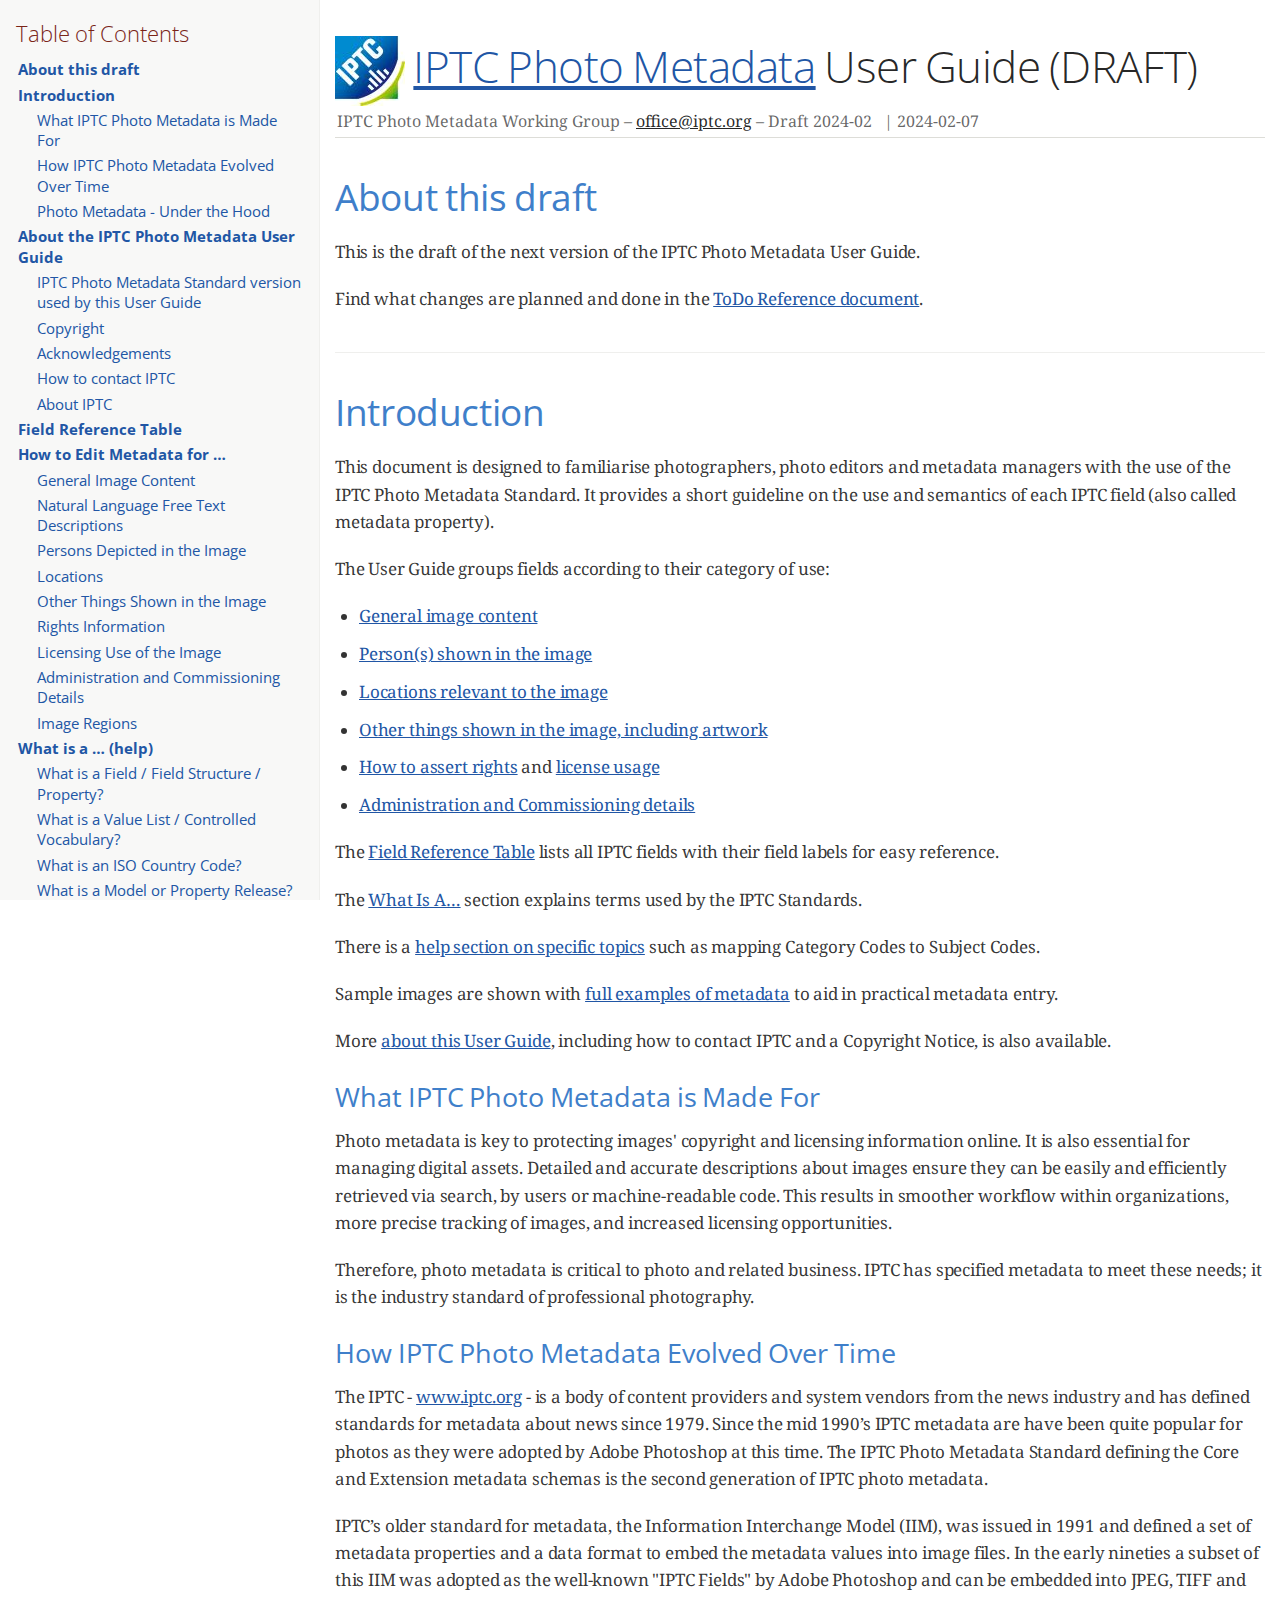
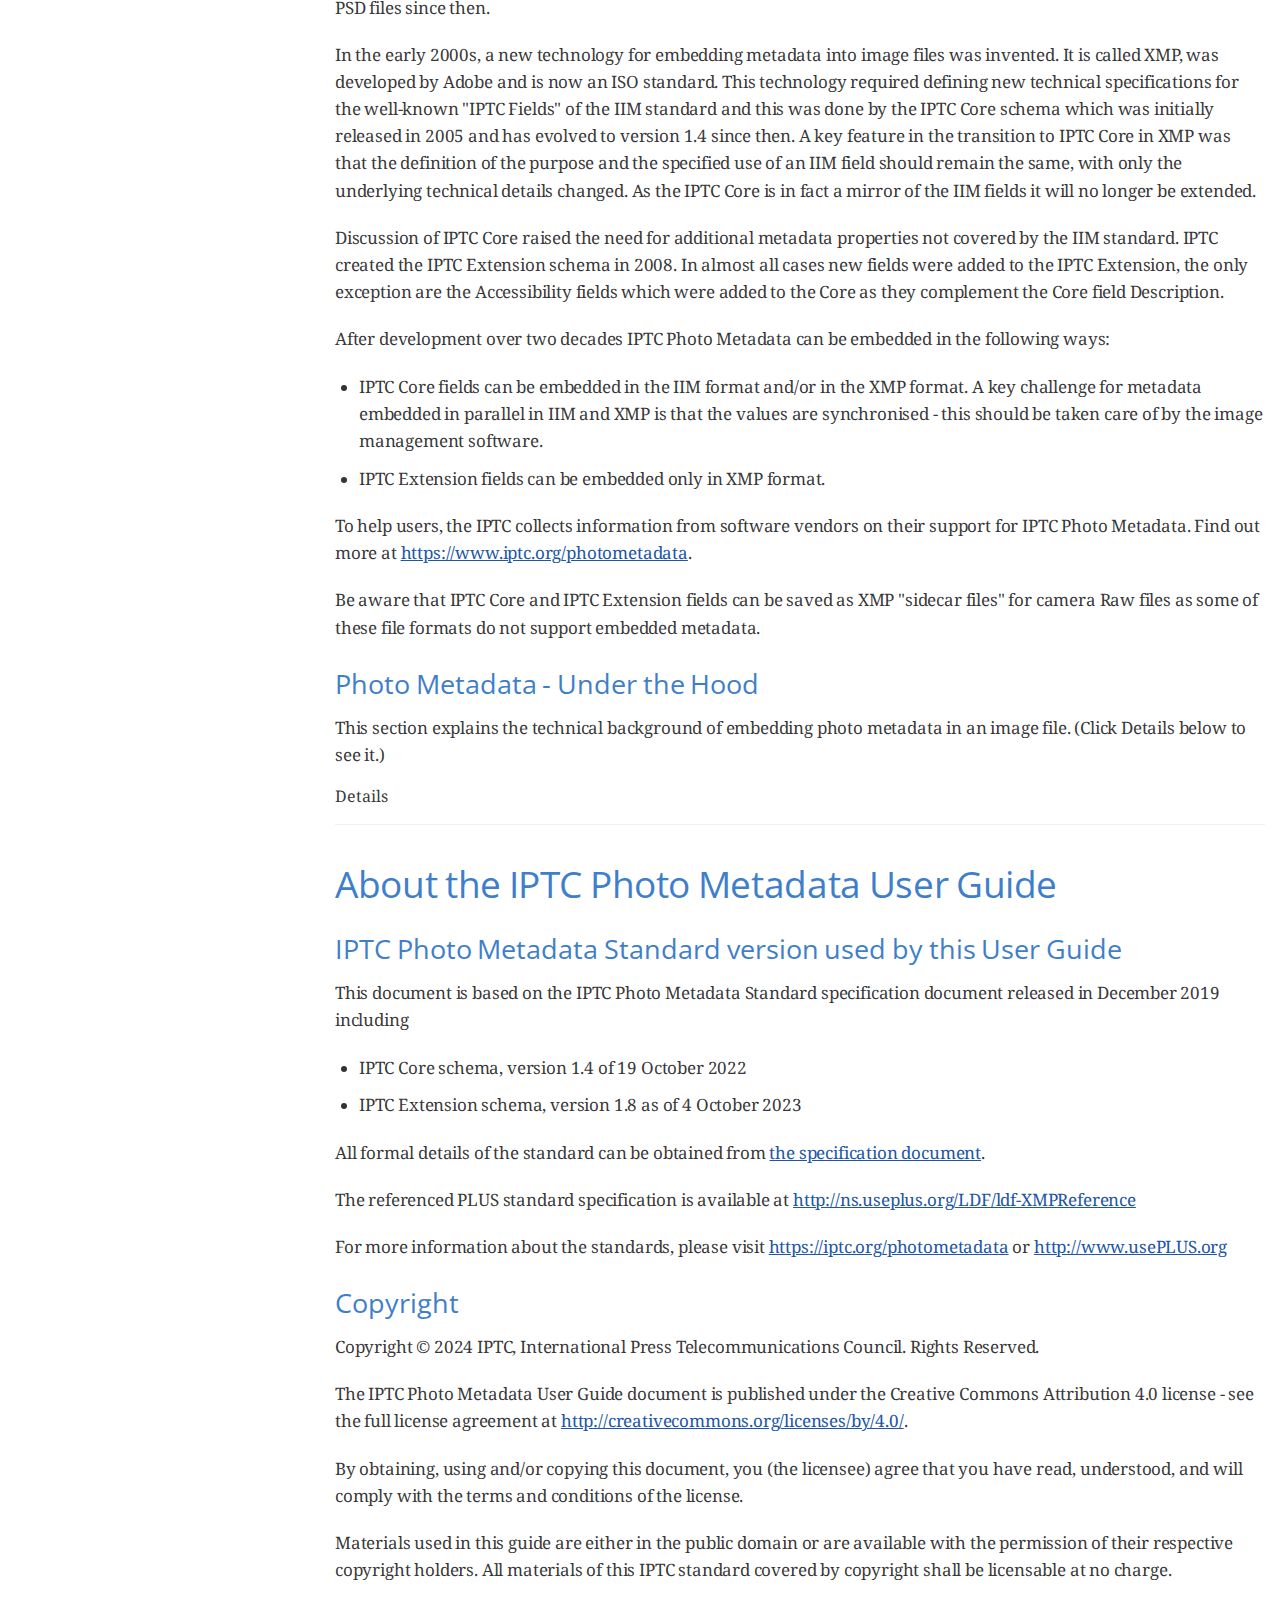
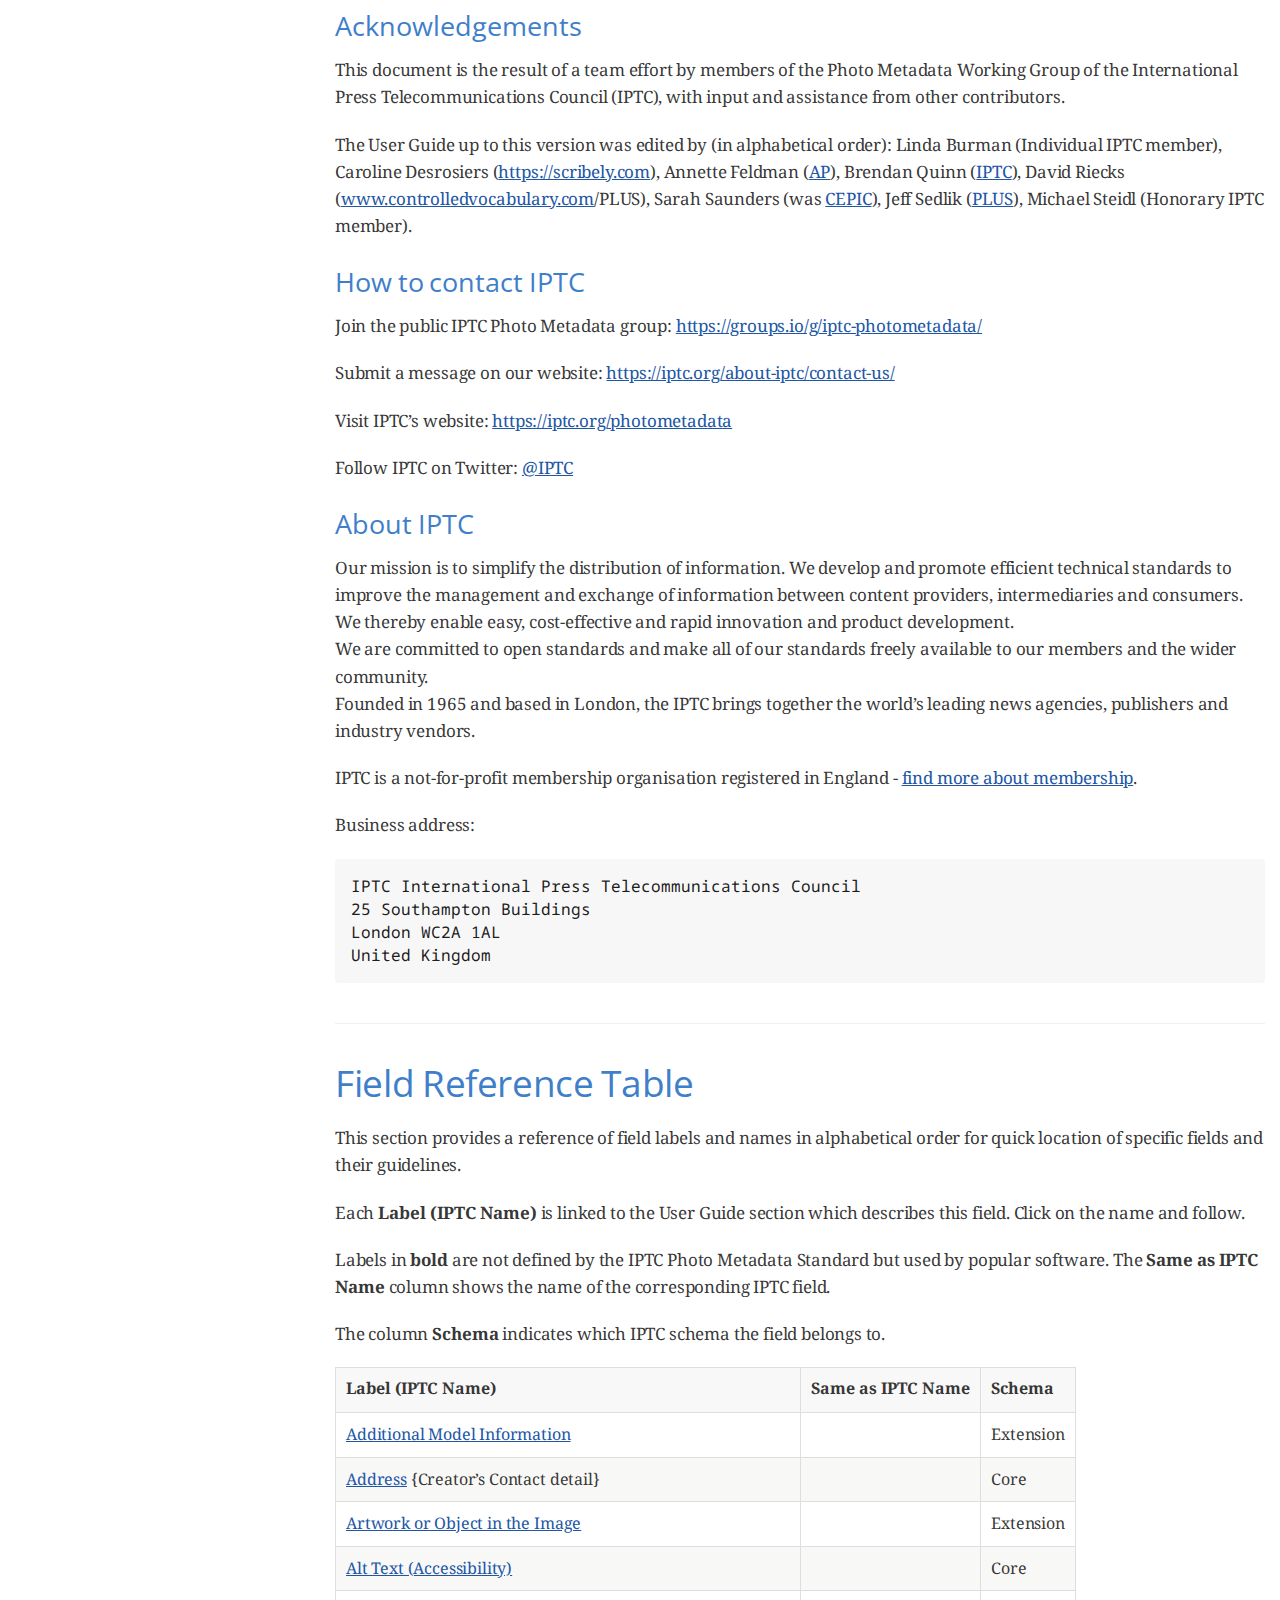
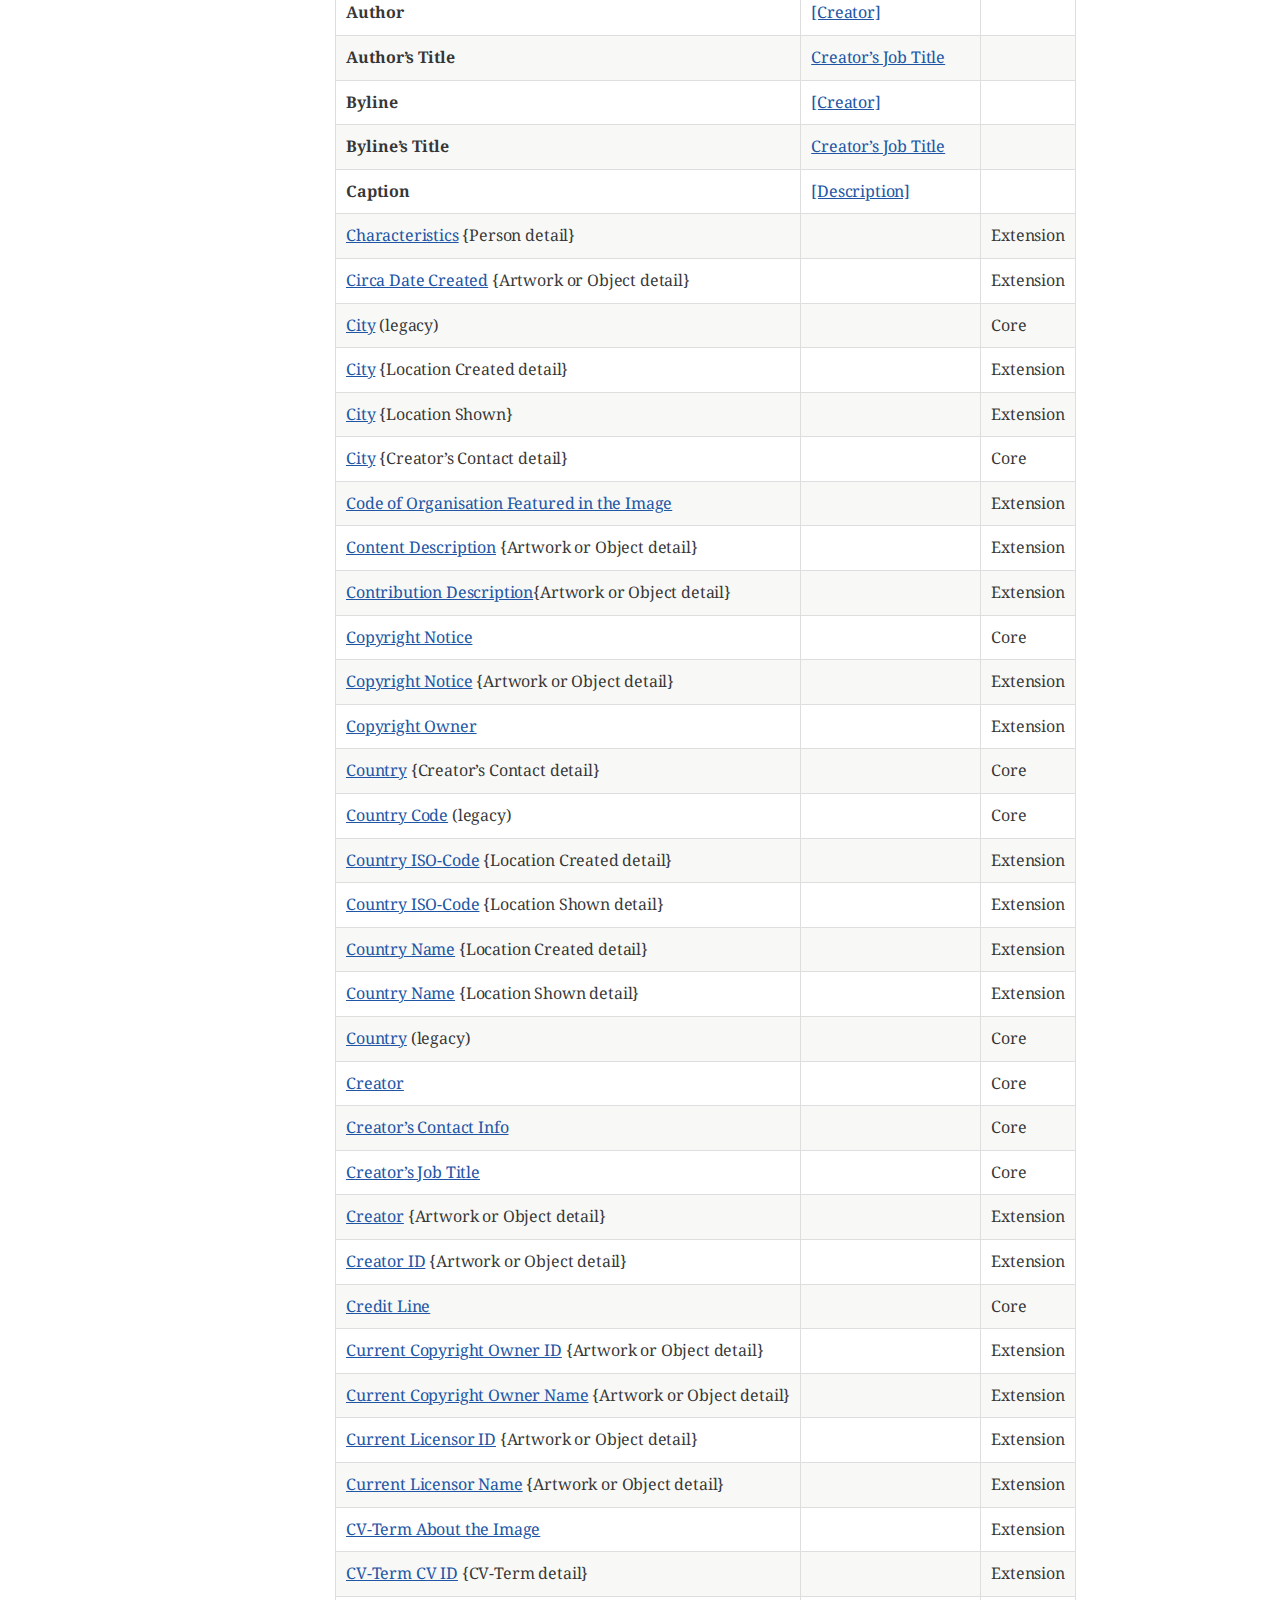
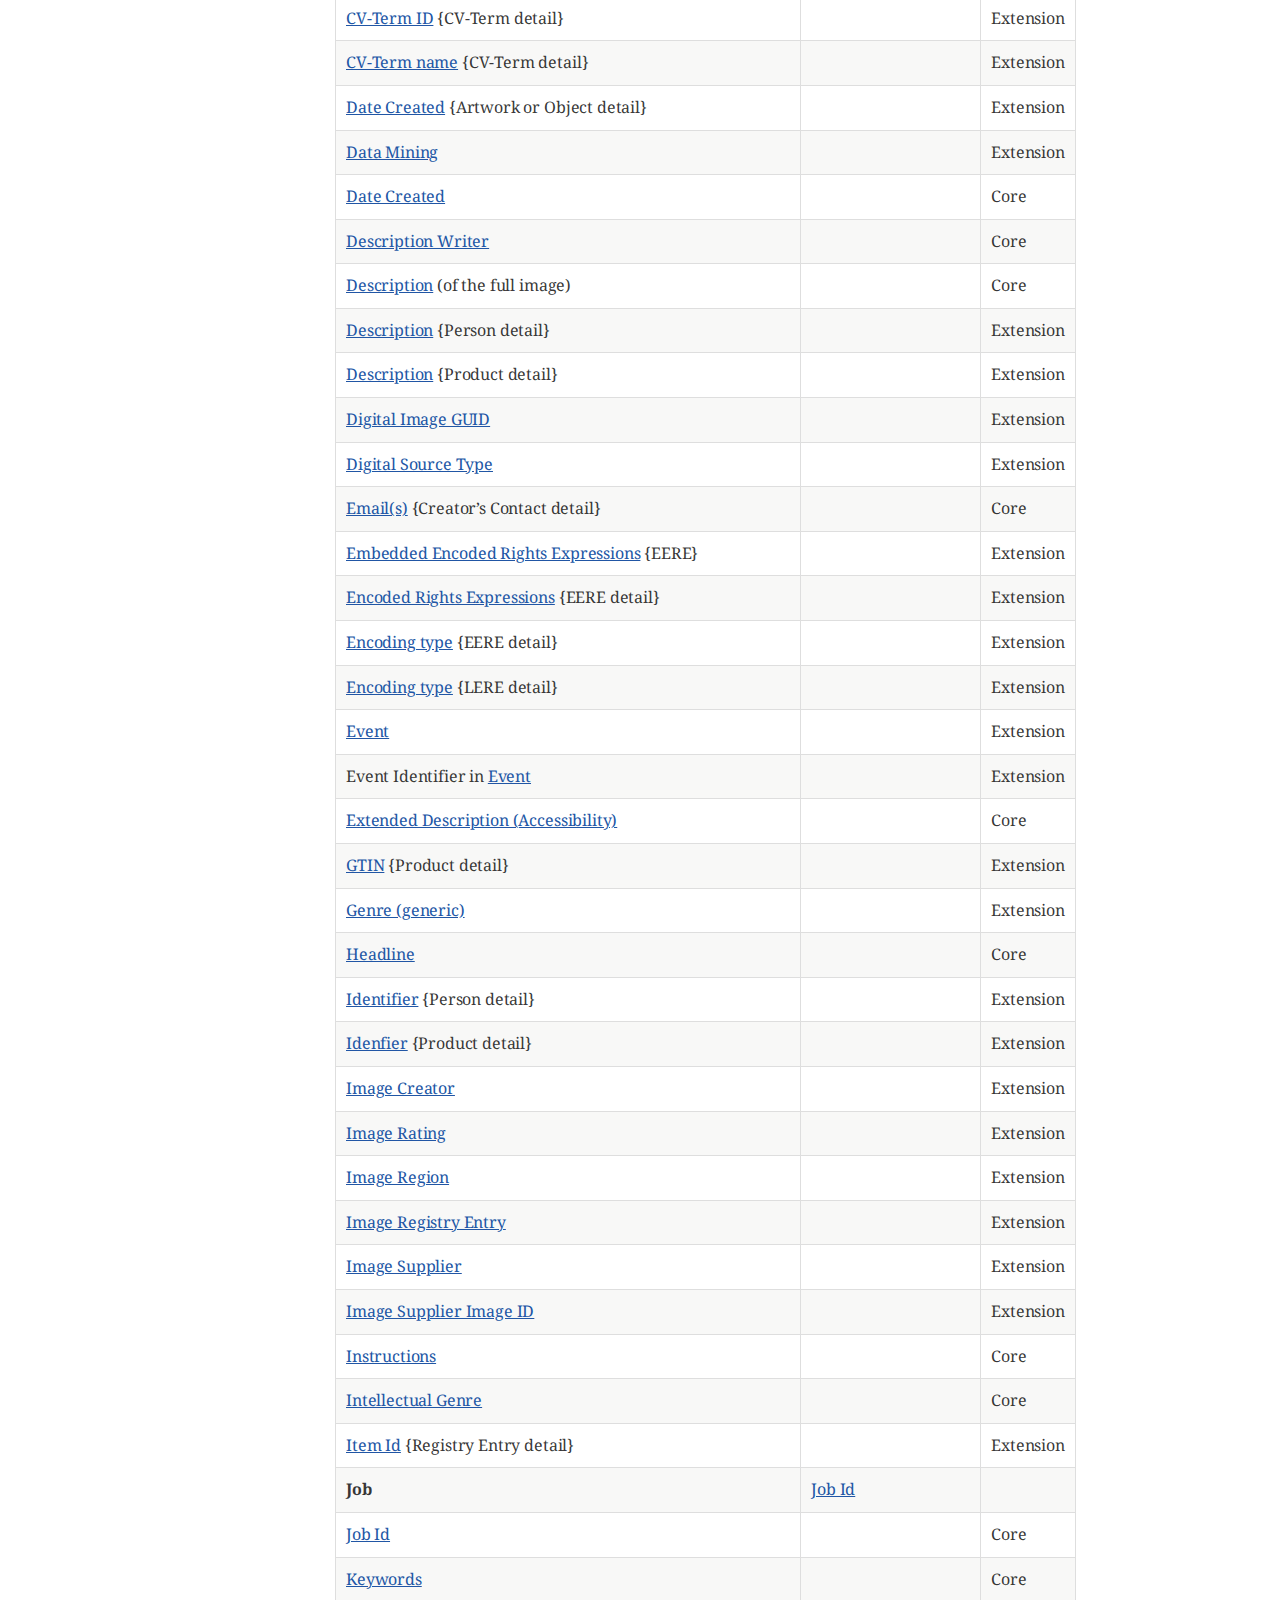
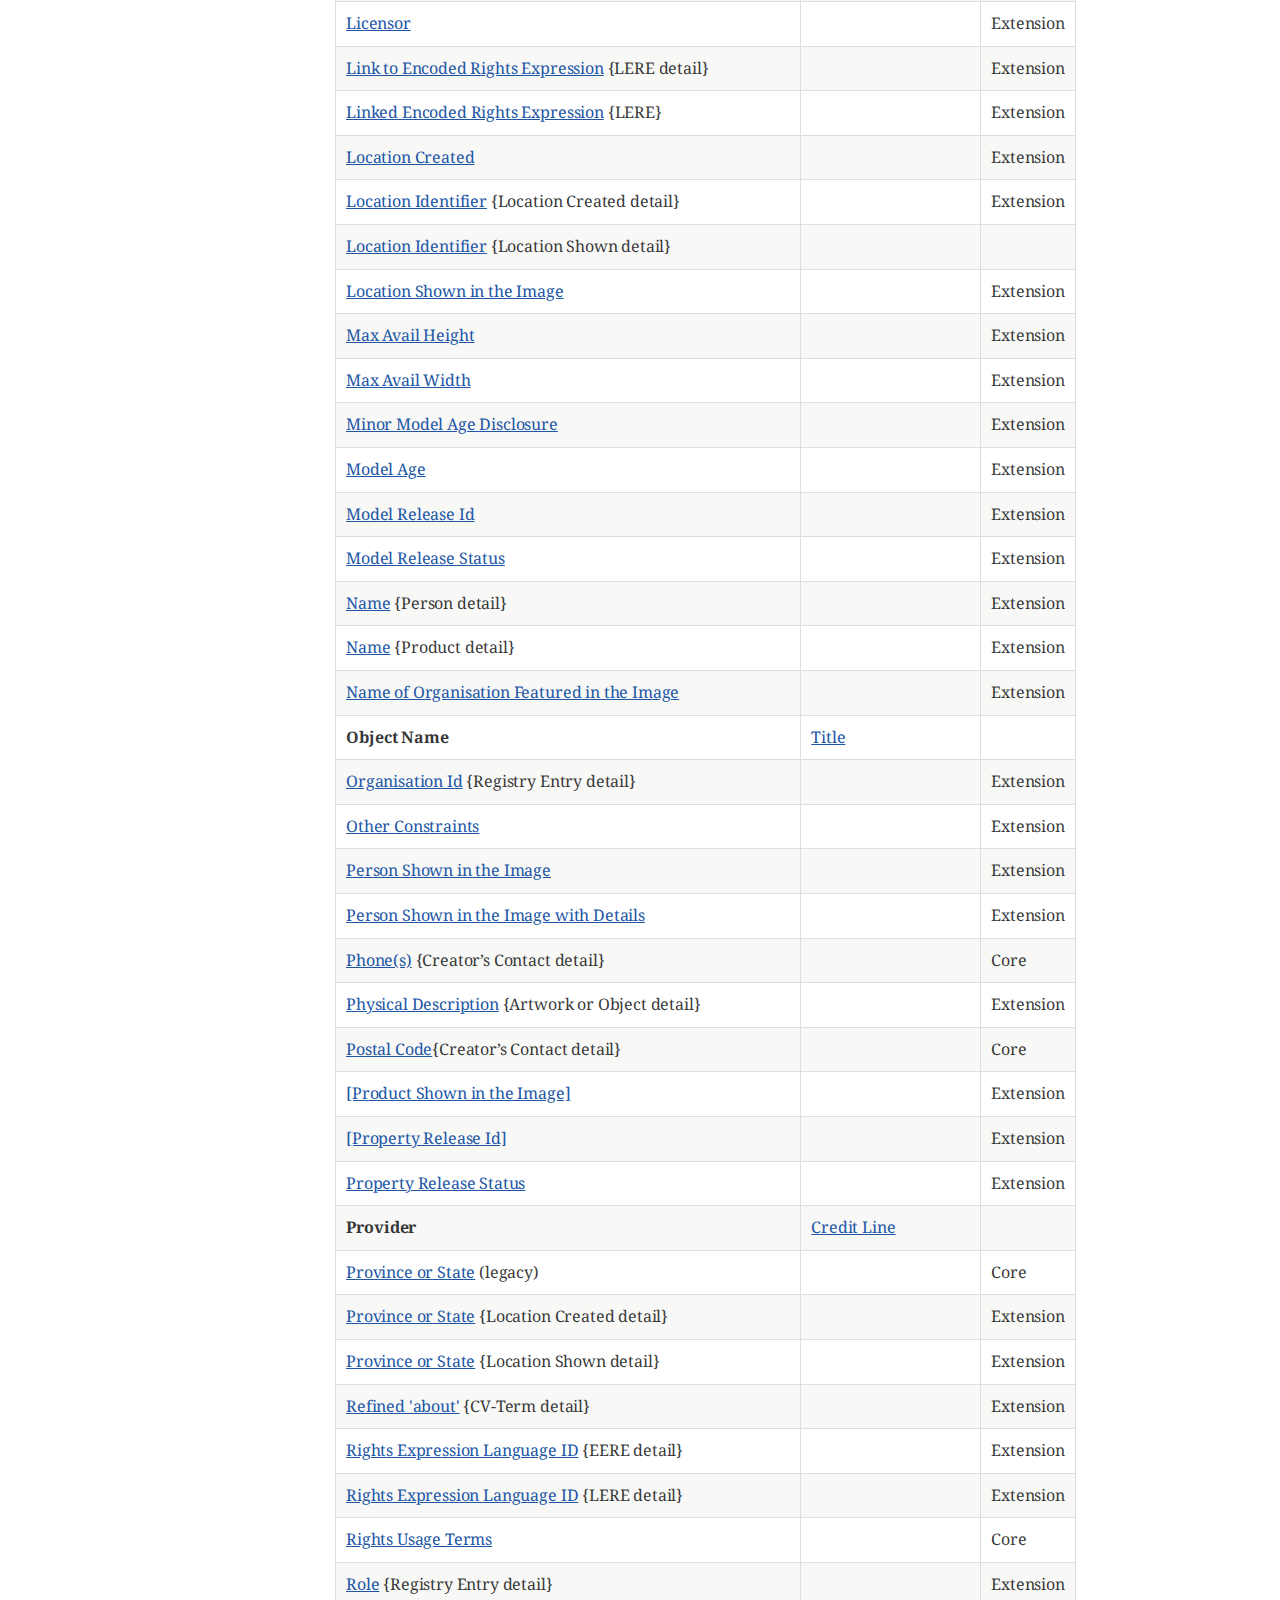
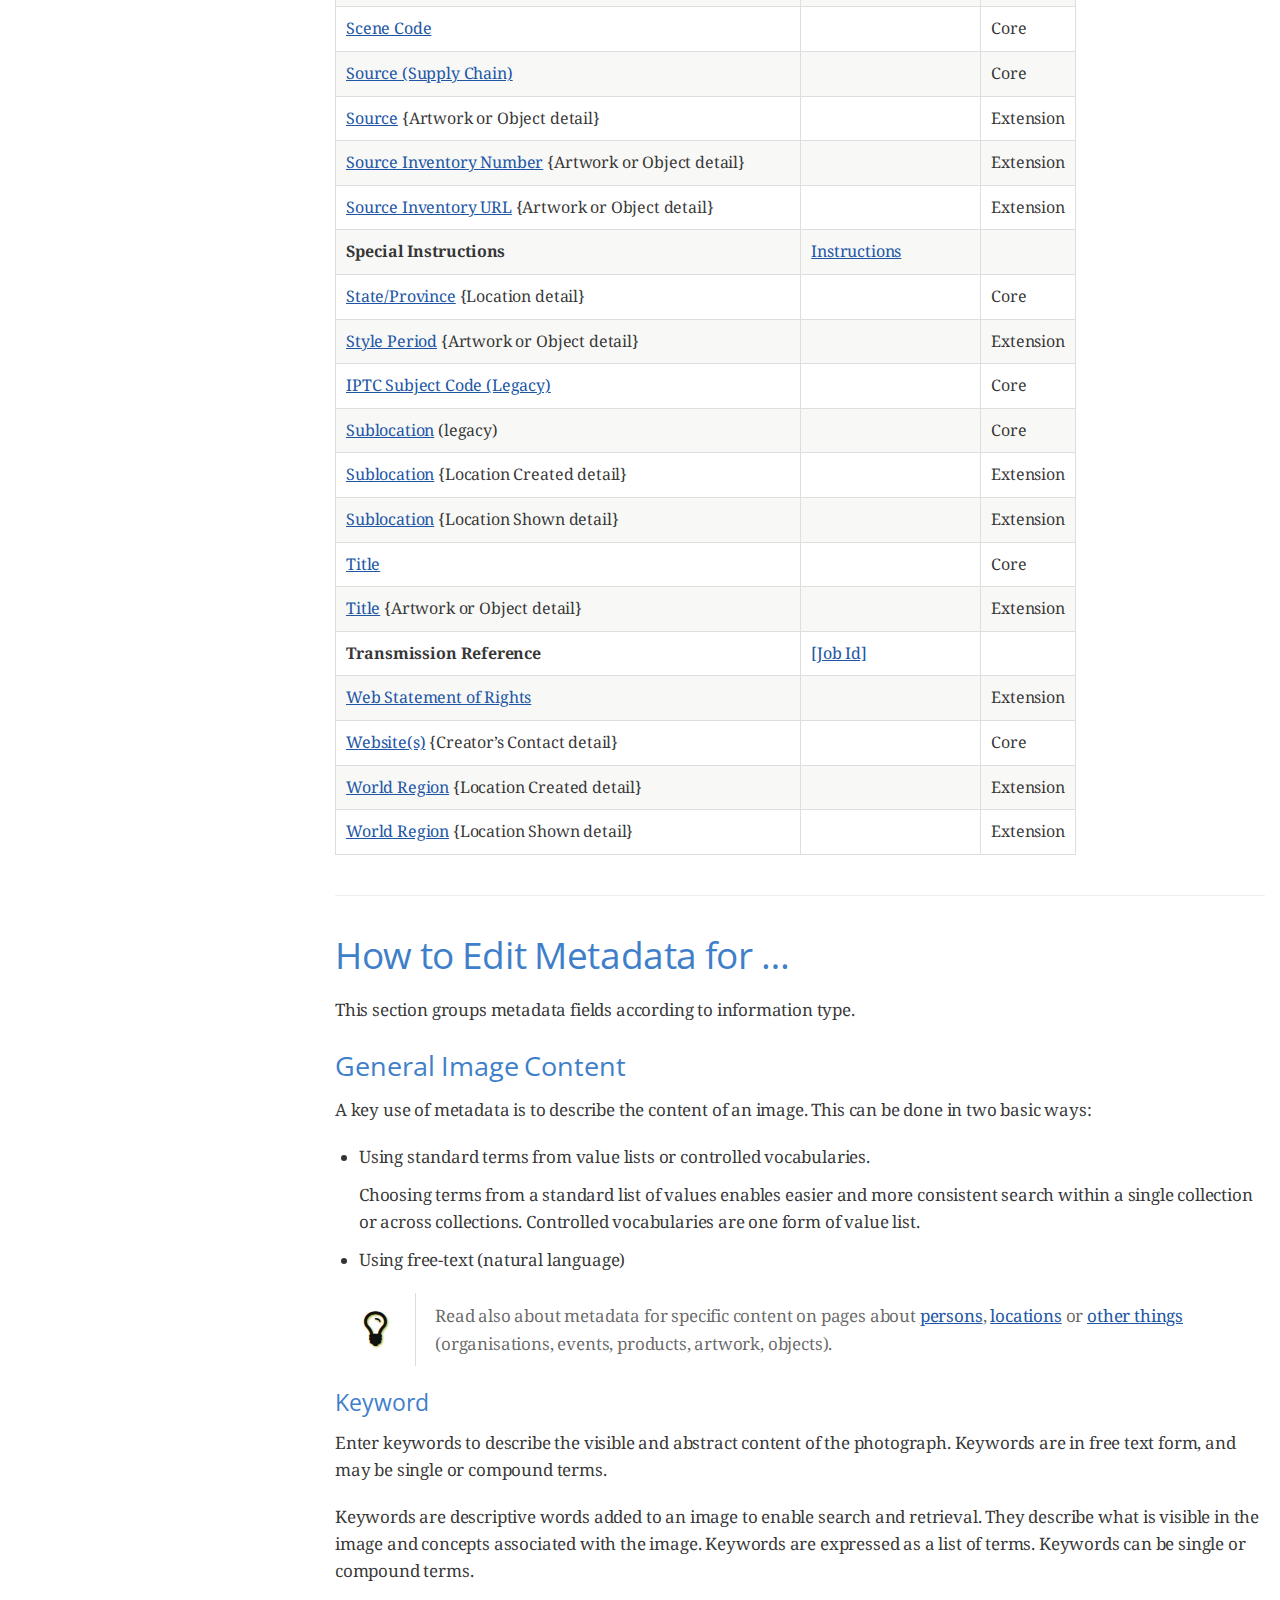
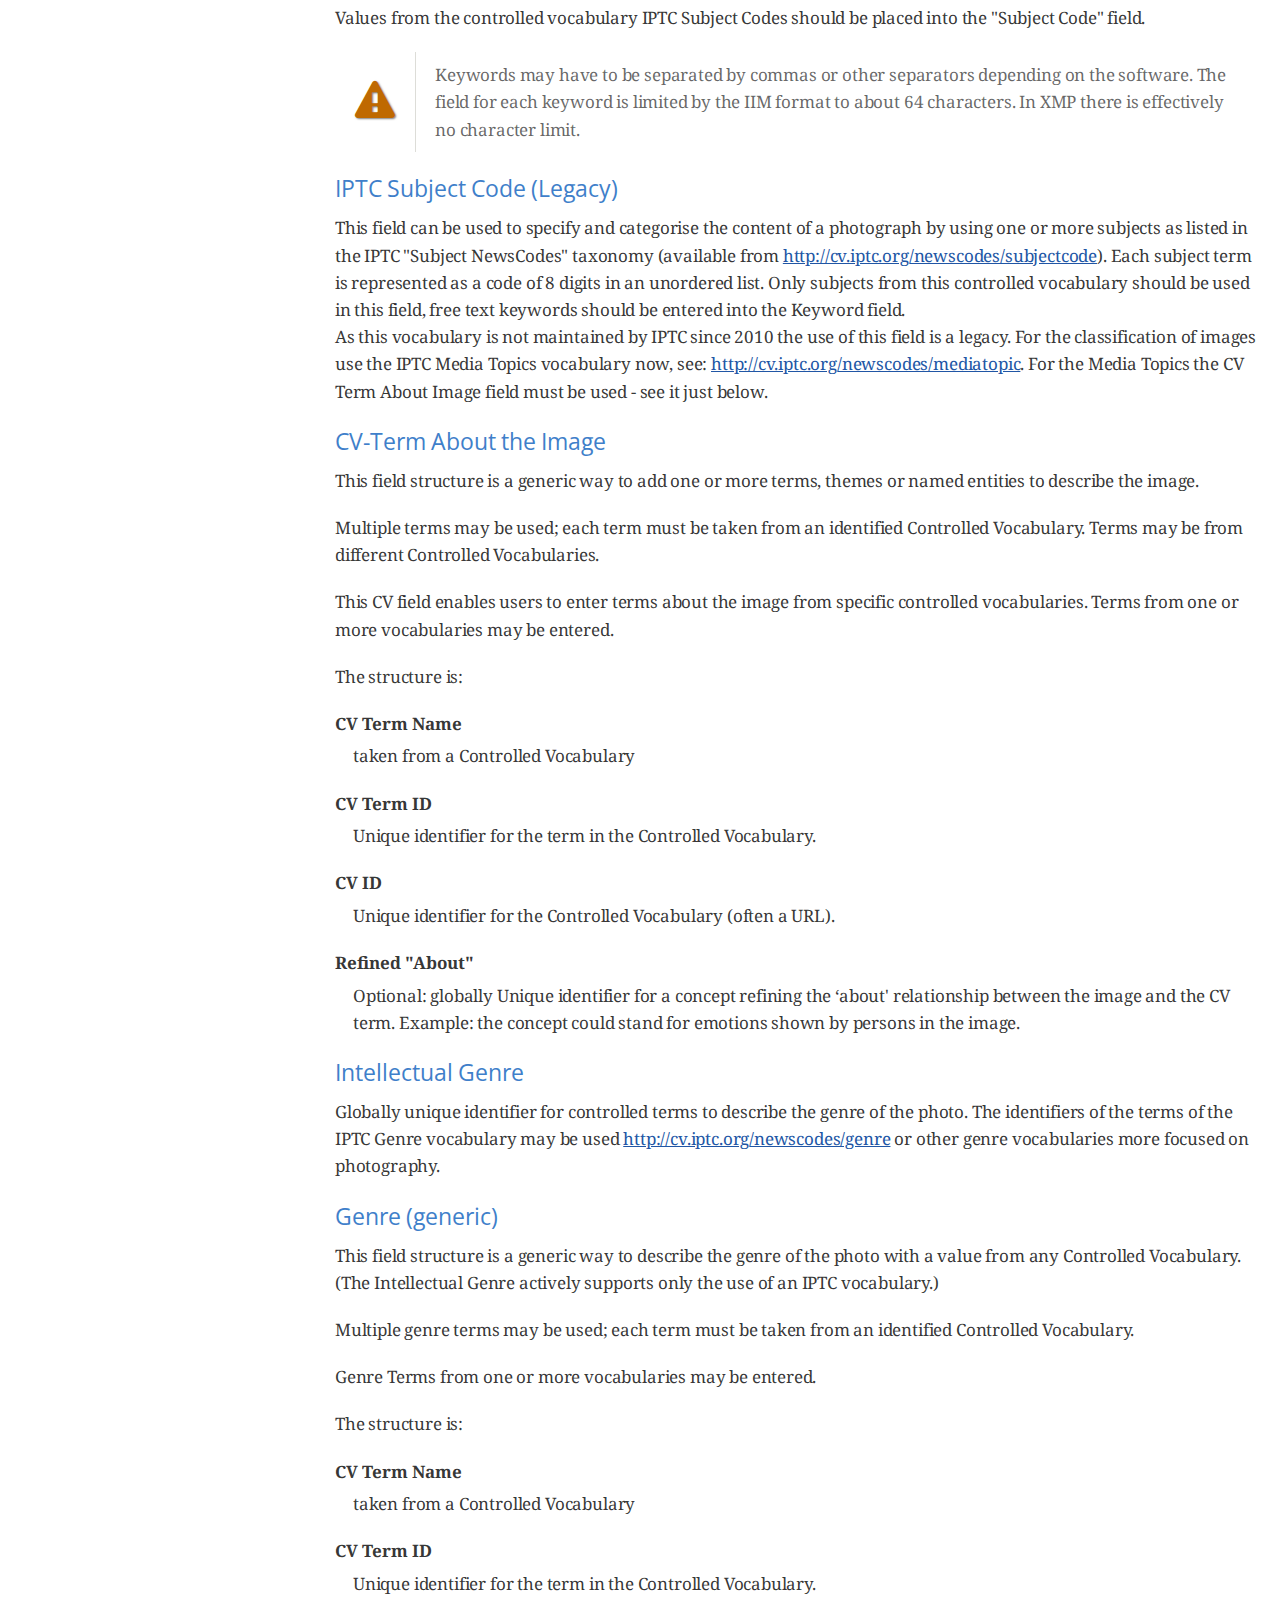
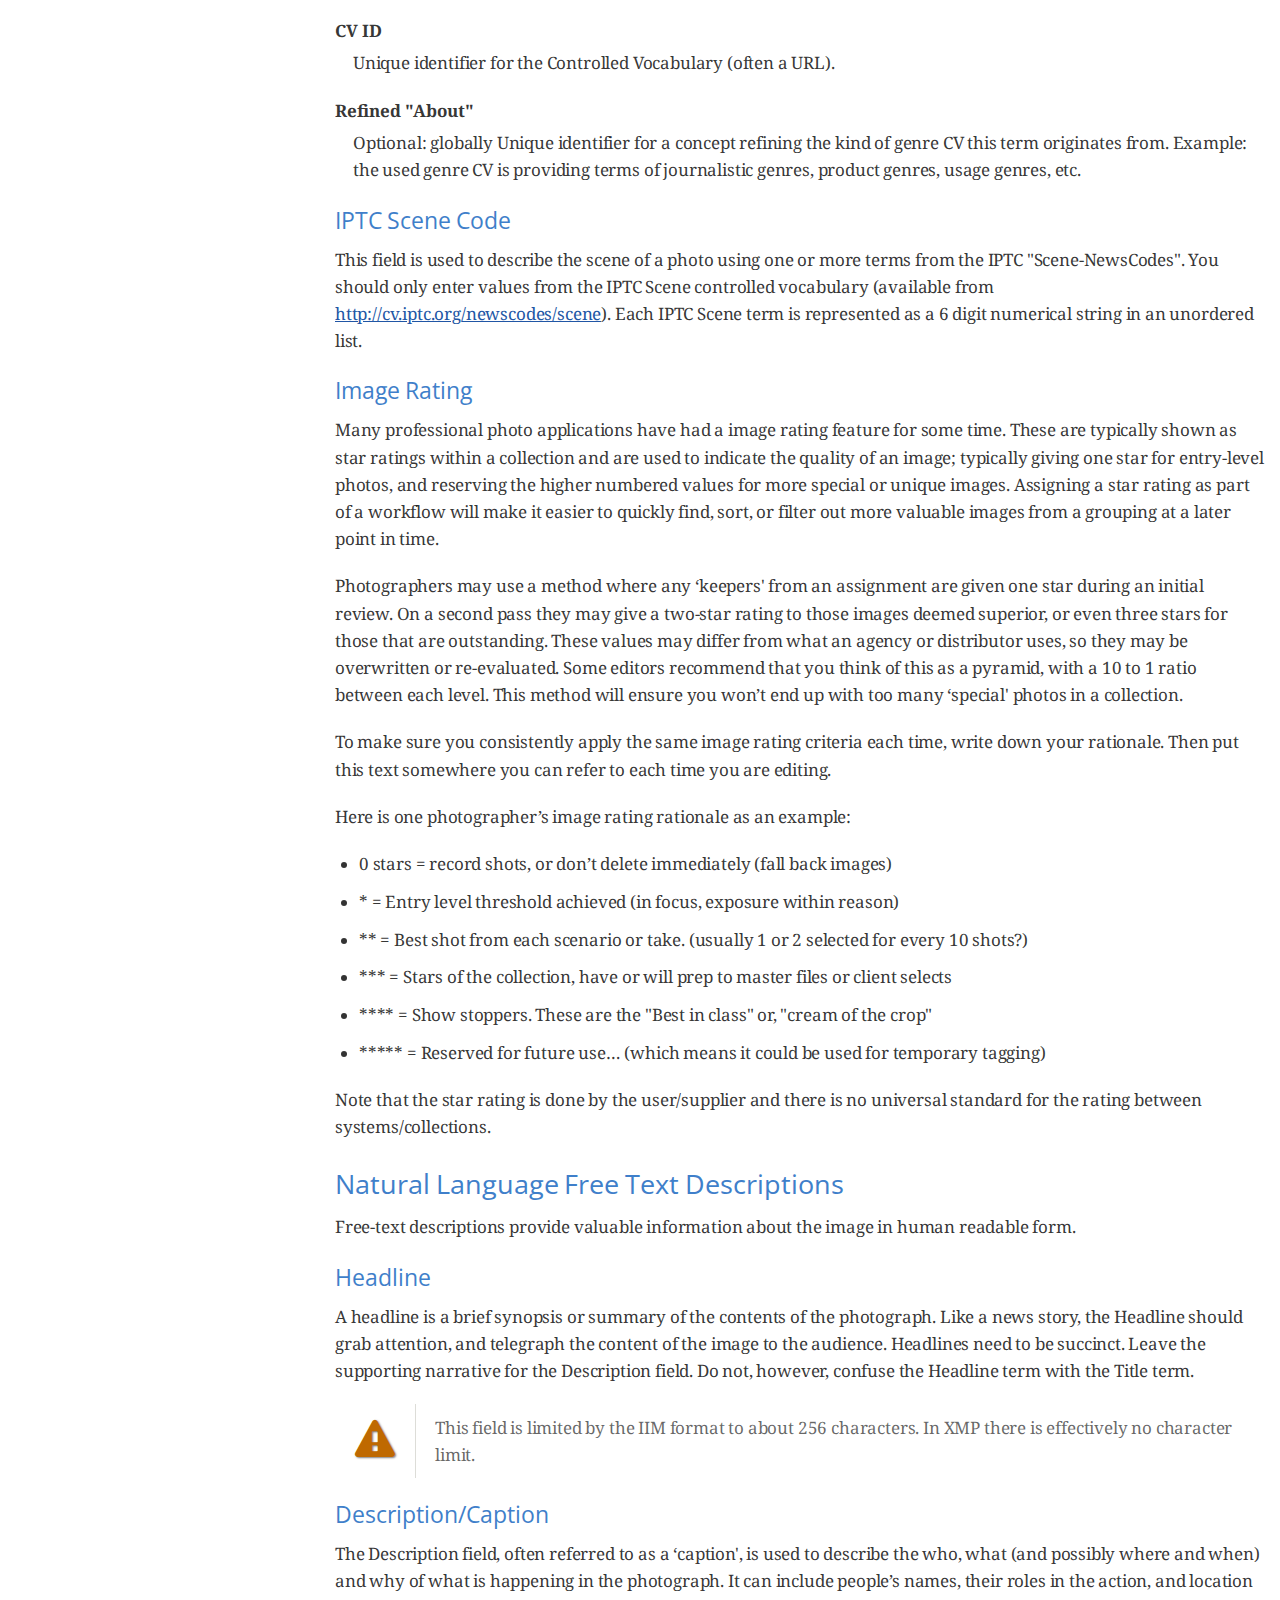
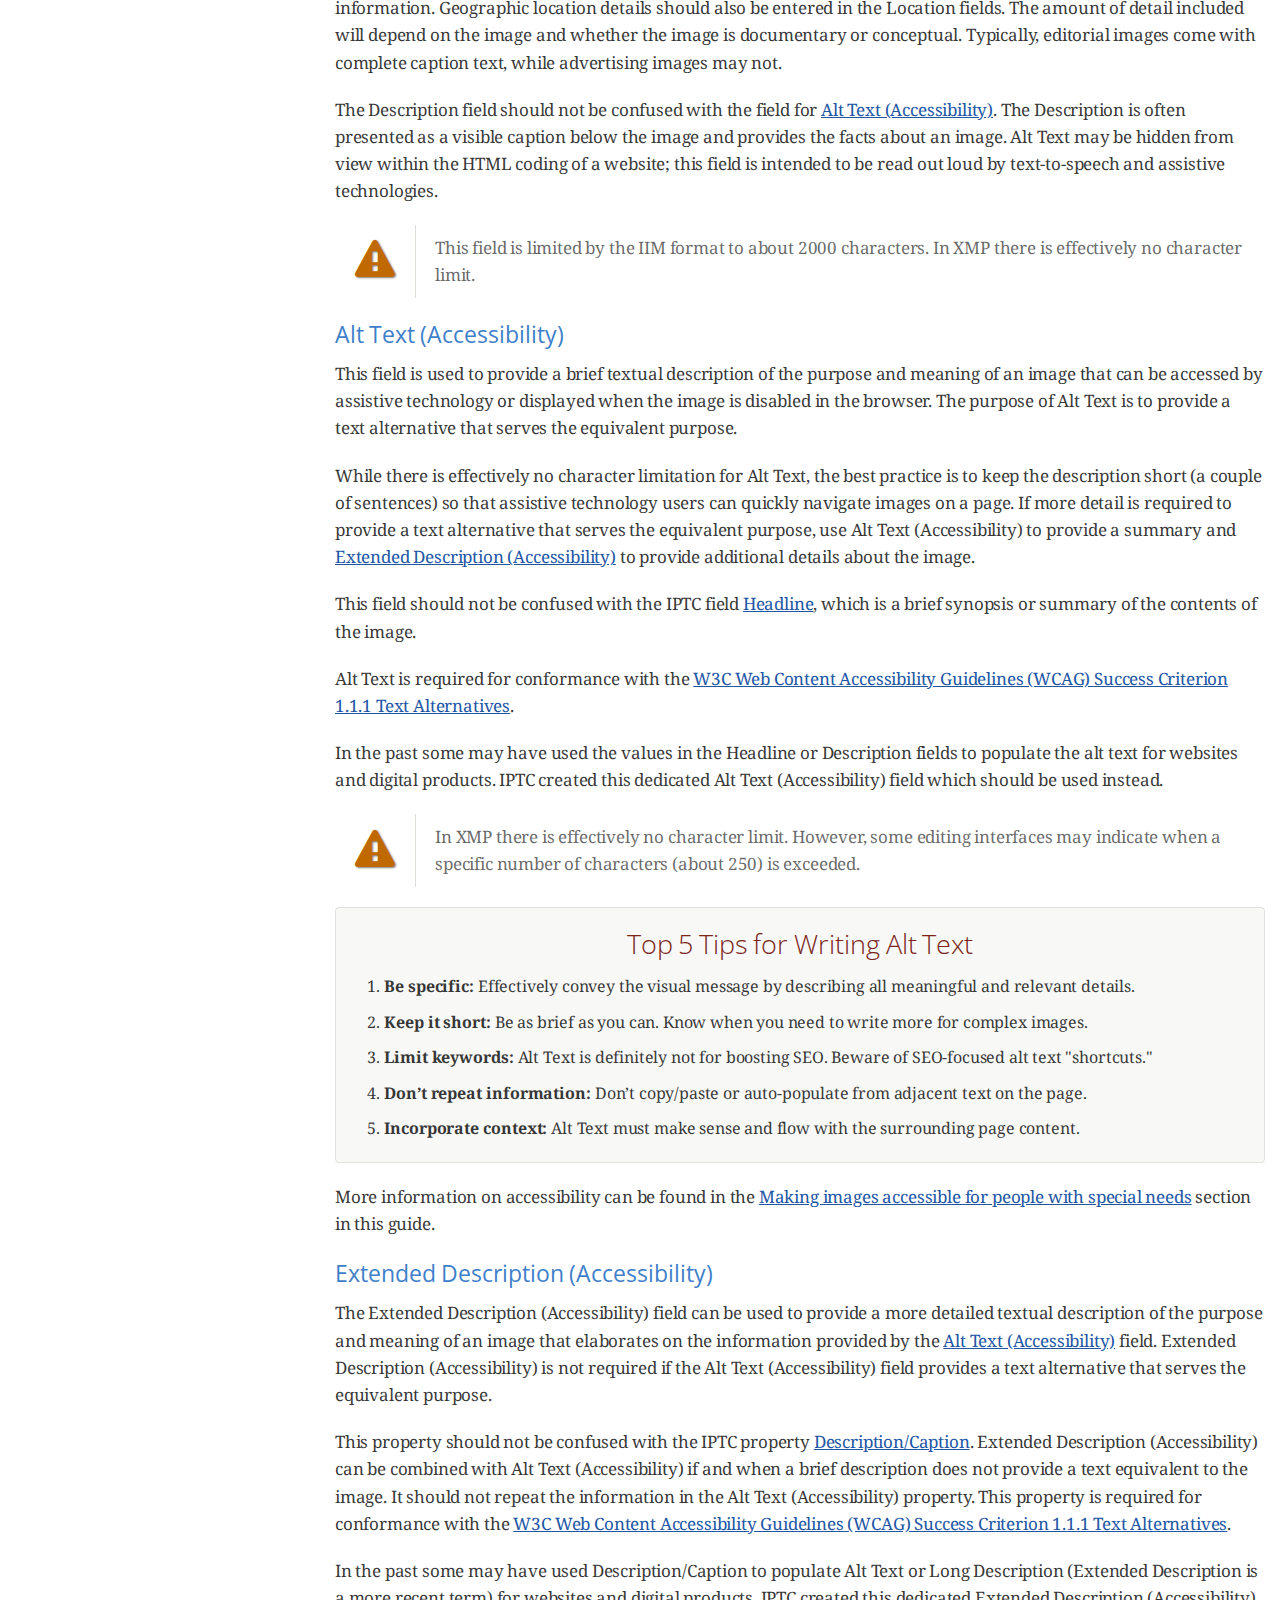
==== site/index.html @ cfa0ee56 "Merge pull request #9 from iptc/bquinn/accessibility-changes" ====
<!DOCTYPE html>
<html lang="en">
<head>
<meta charset="UTF-8">
<meta http-equiv="X-UA-Compatible" content="IE=edge">
<meta name="viewport" content="width=device-width, initial-scale=1.0">
<meta name="generator" content="Asciidoctor 2.0.17">
<meta name="author" content="IPTC Photo Metadata Working Group">
<title>IPTC Photo Metadata User Guide (DRAFT)</title>
<style>
/* Asciidoctor default stylesheet plus IPTC styles | MIT License | http://asciidoctor.org */
/* Remove comment around @import statement below when using as a custom stylesheet */
@import "https://fonts.googleapis.com/css?family=Open+Sans:300,300italic,400,400italic,600,600italic%7CNoto+Serif:400,400italic,700,700italic%7CDroid+Sans+Mono:400,700";
article,aside,details,figcaption,figure,footer,header,hgroup,main,nav,section,summary{display:block}
audio,canvas,video{display:inline-block}
audio:not([controls]){display:none;height:0}
[hidden],template{display:none}
script{display:none!important}
html{font-family:sans-serif;-ms-text-size-adjust:100%;-webkit-text-size-adjust:100%}
a{background:transparent}
a:focus{outline:thin dotted}
a:active,a:hover{outline:0}
h1{font-size:2em;margin:.67em 0}
abbr[title]{border-bottom:1px dotted}
b,strong{font-weight:bold}
dfn{font-style:italic}
hr{-moz-box-sizing:content-box;box-sizing:content-box;height:0}
mark{background:#ff0;color:#000}
code,kbd,pre,samp{font-family:monospace;font-size:1em}
pre{white-space:pre-wrap}
q{quotes:"\201C" "\201D" "\2018" "\2019"}
small{font-size:80%}
sub,sup{font-size:75%;line-height:0;position:relative;vertical-align:baseline}
sup{top:-.5em}
sub{bottom:-.25em}
img{border:0}
svg:not(:root){overflow:hidden}
figure{margin:0}
fieldset{border:1px solid silver;margin:0 2px;padding:.35em .625em .75em}
legend{border:0;padding:0}
button,input,select,textarea{font-family:inherit;font-size:100%;margin:0}
button,input{line-height:normal}
button,select{text-transform:none}
button,html input[type="button"],input[type="reset"],input[type="submit"]{-webkit-appearance:button;cursor:pointer}
button[disabled],html input[disabled]{cursor:default}
input[type="checkbox"],input[type="radio"]{box-sizing:border-box;padding:0}
input[type="search"]{-webkit-appearance:textfield;-moz-box-sizing:content-box;-webkit-box-sizing:content-box;box-sizing:content-box}
input[type="search"]::-webkit-search-cancel-button,input[type="search"]::-webkit-search-decoration{-webkit-appearance:none}
button::-moz-focus-inner,input::-moz-focus-inner{border:0;padding:0}
textarea{overflow:auto;vertical-align:top}
table{border-collapse:collapse;border-spacing:0}
*,*:before,*:after{-moz-box-sizing:border-box;-webkit-box-sizing:border-box;box-sizing:border-box}
html,body{font-size:100%}
body{background:#fff;color:rgba(0,0,0,.8);padding:0;margin:0;font-family:"Noto Serif","DejaVu Serif",serif;font-weight:400;font-style:normal;line-height:1;position:relative;cursor:auto;tab-size:4;-moz-osx-font-smoothing:grayscale;-webkit-font-smoothing:antialiased}
a:hover{cursor:pointer}
img,object,embed{max-width:100%;height:auto}
object,embed{height:100%}
img{-ms-interpolation-mode:bicubic}
.left{float:left!important}
.right{float:right!important}
.text-left{text-align:left!important}
.text-right{text-align:right!important}
.text-center{text-align:center!important}
.text-justify{text-align:justify!important}
.hide{display:none}
img,object,svg{display:inline-block;vertical-align:middle}
textarea{height:auto;min-height:50px}
select{width:100%}
.center{margin-left:auto;margin-right:auto}
.spread{width:100%}
p.lead,.paragraph.lead>p,#preamble>.sectionbody>.paragraph:first-of-type p{font-size:1.21875em;line-height:1.6}
.subheader,.admonitionblock td.content>.title,.audioblock>.title,.exampleblock>.title,.imageblock>.title,.listingblock>.title,.literalblock>.title,.stemblock>.title,.openblock>.title,.paragraph>.title,.quoteblock>.title,table.tableblock>.title,.verseblock>.title,.videoblock>.title,.dlist>.title,.olist>.title,.ulist>.title,.qlist>.title,.hdlist>.title{line-height:1.45;color:#7a2518;font-weight:400;margin-top:0;margin-bottom:.25em}
div,dl,dt,dd,ul,ol,li,h1,h2,h3,#toctitle,.sidebarblock>.content>.title,h4,h5,h6,pre,form,p,blockquote,th,td{margin:0;padding:0;direction:ltr}
a{color:#2156a5;text-decoration:underline;line-height:inherit}
a:hover,a:focus{color:#1d4b8f}
a img{border:none}
p{font-family:inherit;font-weight:400;font-size:1em;line-height:1.6;margin-bottom:1.25em;text-rendering:optimizeLegibility}
p aside{font-size:.875em;line-height:1.35;font-style:italic}
h1,h2,h3,#toctitle,.sidebarblock>.content>.title,h4,h5,h6{font-family:"Open Sans","DejaVu Sans",sans-serif;font-weight:300;font-style:normal;color:#3f7fca;text-rendering:optimizeLegibility;margin-top:1em;margin-bottom:.5em;line-height:1.0125em}
h1 small,h2 small,h3 small,#toctitle small,.sidebarblock>.content>.title small,h4 small,h5 small,h6 small{font-size:60%;color:#e99b8f;line-height:0}
h1{font-size:2.125em}
h2{font-size:1.6875em}
h3,#toctitle,.sidebarblock>.content>.title{font-size:1.375em}
h4,h5{font-size:1.125em}
/* h1{font-size:2em} */
/* h2{font-size:1.4em}  */
/* h3,#toctitle,.sidebarblock>.content>.title{font-size:1.2em}  */
/* h4,h5{font-size:1.125em}  */
h6{font-size:1em}
hr{border:solid #ddddd8;border-width:1px 0 0;clear:both;margin:1.25em 0 1.1875em;height:0}
em,i{font-style:italic;line-height:inherit}
strong,b{font-weight:bold;line-height:inherit}
small{font-size:60%;line-height:inherit}
code{font-family:"Droid Sans Mono","DejaVu Sans Mono",monospace;font-weight:400;color:rgba(0,0,0,.9)}
ul,ol,dl{font-size:1em;line-height:1.6;margin-bottom:1.25em;list-style-position:outside;font-family:inherit}
ul,ol,ul.no-bullet,ol.no-bullet{margin-left:1.5em}
ul li ul,ul li ol{margin-left:1.25em;margin-bottom:0;font-size:1em}
ul.square li ul,ul.circle li ul,ul.disc li ul{list-style:inherit}
ul.square{list-style-type:square}
ul.circle{list-style-type:circle}
ul.disc{list-style-type:disc}
ul.no-bullet{list-style:none}
ol li ul,ol li ol{margin-left:1.25em;margin-bottom:0}
dl dt{margin-bottom:.3125em;font-weight:bold}
dl dd{margin-bottom:1.25em}
abbr,acronym{text-transform:uppercase;font-size:90%;color:rgba(0,0,0,.8);border-bottom:1px dotted #ddd;cursor:help}
abbr{text-transform:none}
blockquote{margin:0 0 1.25em;padding:.5625em 1.25em 0 1.1875em;border-left:1px solid #ddd}
blockquote cite{display:block;font-size:.9375em;color:rgba(0,0,0,.6)}
blockquote cite:before{content:"\2014 \0020"}
blockquote cite a,blockquote cite a:visited{color:rgba(0,0,0,.6)}
blockquote,blockquote p{line-height:1.6;color:rgba(0,0,0,.85)}
@media only screen and (min-width:768px){h1,h2,h3,#toctitle,.sidebarblock>.content>.title,h4,h5,h6{line-height:1.2}
h1{font-size:2.75em}
h2{font-size:2.3125em}
h3,#toctitle,.sidebarblock>.content>.title{font-size:1.6875em}
h4{font-size:1.4375em}}
table{background:#fff;margin-bottom:1.25em;border:solid 1px #dedede}
table thead,table tfoot{background:#f7f8f7;font-weight:bold}
table thead tr th,table thead tr td,table tfoot tr th,table tfoot tr td{padding:.5em .625em .625em;font-size:inherit;color:rgba(0,0,0,.8);text-align:left}
table tr th,table tr td{padding:.5625em .625em;font-size:inherit;color:rgba(0,0,0,.8)}
table tr.even,table tr.alt,table tr:nth-of-type(even){background:#f8f8f7}
table thead tr th,table tfoot tr th,table tbody tr td,table tr td,table tfoot tr td{display:table-cell;line-height:1.6}
h1,h2,h3,#toctitle,.sidebarblock>.content>.title,h4,h5,h6{line-height:1.2;word-spacing:-.05em}
h1 strong,h2 strong,h3 strong,#toctitle strong,.sidebarblock>.content>.title strong,h4 strong,h5 strong,h6 strong{font-weight:400}
.clearfix:before,.clearfix:after,.float-group:before,.float-group:after{content:" ";display:table}
.clearfix:after,.float-group:after{clear:both}
*:not(pre)>code{font-size:.9375em;font-style:normal!important;letter-spacing:0;padding:.1em .5ex;word-spacing:-.15em;background-color:#f7f7f8;-webkit-border-radius:4px;border-radius:4px;line-height:1.45;text-rendering:optimizeSpeed;word-wrap:break-word}
*:not(pre)>code.nobreak{word-wrap:normal}
*:not(pre)>code.nowrap{white-space:nowrap}
pre,pre>code{line-height:1.45;color:rgba(0,0,0,.9);font-family:"Droid Sans Mono","DejaVu Sans Mono",monospace;font-weight:400;text-rendering:optimizeSpeed}
em em{font-style:normal}
strong strong{font-weight:400}
.keyseq{color:rgba(51,51,51,.8)}
kbd{font-family:"Droid Sans Mono","DejaVu Sans Mono",monospace;display:inline-block;color:rgba(0,0,0,.8);font-size:.65em;line-height:1.45;background-color:#f7f7f7;border:1px solid #ccc;-webkit-border-radius:3px;border-radius:3px;-webkit-box-shadow:0 1px 0 rgba(0,0,0,.2),0 0 0 .1em white inset;box-shadow:0 1px 0 rgba(0,0,0,.2),0 0 0 .1em #fff inset;margin:0 .15em;padding:.2em .5em;vertical-align:middle;position:relative;top:-.1em;white-space:nowrap}
.keyseq kbd:first-child{margin-left:0}
.keyseq kbd:last-child{margin-right:0}
.menuseq,.menu{color:rgba(0,0,0,.8)}
b.button:before,b.button:after{position:relative;top:-1px;font-weight:400}
b.button:before{content:"[";padding:0 3px 0 2px}
b.button:after{content:"]";padding:0 2px 0 3px}
p a>code:hover{color:rgba(0,0,0,.9)}
#header,#content,#footnotes,#footer{width:100%;margin-left:auto;margin-right:auto;margin-top:0;margin-bottom:0;max-width:62.5em;*zoom:1;position:relative;padding-left:.9375em;padding-right:.9375em}
#header:before,#header:after,#content:before,#content:after,#footnotes:before,#footnotes:after,#footer:before,#footer:after{content:" ";display:table}
#header:after,#content:after,#footnotes:after,#footer:after{clear:both}
#content{margin-top:1.25em}
#content:before{content:none}
#header>h1:first-child{color:rgba(0,0,0,.85);margin-top:2.25rem;margin-bottom:0}
#header>h1:first-child+#toc{margin-top:8px;border-top:1px solid #ddddd8}
#header>h1:only-child,body.toc2 #header>h1:nth-last-child(2){border-bottom:1px solid #ddddd8;padding-bottom:8px}
#header .details{border-bottom:1px solid #ddddd8;line-height:1.45;padding-top:.25em;padding-bottom:.25em;padding-left:.25em;color:rgba(0,0,0,.6);display:-ms-flexbox;display:-webkit-flex;display:flex;-ms-flex-flow:row wrap;-webkit-flex-flow:row wrap;flex-flow:row wrap}
#header .details span:first-child{margin-left:-.125em}
#header .details span.email a{color:rgba(0,0,0,.85)}
#header .details br{display:none}
#header .details br+span:before{content:"\00a0\2013\00a0"}
#header .details br+span.author:before{content:"\00a0\22c5\00a0";color:rgba(0,0,0,.85)}
#header .details br+span#revremark:before{content:"\00a0|\00a0"}
#header #revnumber{text-transform:capitalize}
#header #revnumber:after{content:"\00a0"}
#content>h1:first-child:not([class]){color:rgba(0,0,0,.85);border-bottom:1px solid #ddddd8;padding-bottom:8px;margin-top:0;padding-top:1rem;margin-bottom:1.25rem}
#toc{border-bottom:1px solid #efefed;padding-bottom:.5em}
#toc>ul{margin-left:.125em}
#toc ul.sectlevel0>li>a{font-weight: bold; font-style:italic}
#toc ul.sectlevel0 ul.sectlevel1{margin:.5em 0}
#toc ul{font-family:"Open Sans","DejaVu Sans",sans-serif;list-style-type:none}
#toc li{line-height:1.3334;margin-top:.3334em}
#toc a{text-decoration:none}
#toc a:active{text-decoration:underline}
#toctitle{color:#7a2518;font-size:1.2em}
@media only screen and (min-width:768px){#toctitle{font-size:1.375em}
body.toc2{padding-left:15em;padding-right:0}
#toc.toc2{margin-top:0!important;background-color:#f8f8f7;position:fixed;width:15em;left:0;top:0;border-right:1px solid #efefed;border-top-width:0!important;border-bottom-width:0!important;z-index:1000;padding:1.25em 1em;height:100%;overflow:auto}
#toc.toc2 #toctitle{margin-top:0;margin-bottom:.8rem;font-size:1.2em}
#toc.toc2>ul{font-size:.9em;margin-bottom:0}
#toc.toc2 ul ul{margin-left:0;padding-left:1em}
#toc.toc2 ul.sectlevel0 ul.sectlevel1{padding-left:0;margin-top:.5em;margin-bottom:.5em}
body.toc2.toc-right{padding-left:0;padding-right:15em}
body.toc2.toc-right #toc.toc2{border-right-width:0;border-left:1px solid #efefed;left:auto;right:0}}
@media only screen and (min-width:1280px){body.toc2{padding-left:20em;padding-right:0}
#toc.toc2{width:20em}
#toc.toc2 #toctitle{font-size:1.375em}
#toc.toc2>ul{font-size:.95em}
#toc.toc2 ul ul{padding-left:1.25em}
body.toc2.toc-right{padding-left:0;padding-right:20em}}
#content #toc{border-style:solid;border-width:1px;border-color:#e0e0dc;margin-bottom:1.25em;padding:1.25em;background:#f8f8f7;-webkit-border-radius:4px;border-radius:4px}
#content #toc>:first-child{margin-top:0}
#content #toc>:last-child{margin-bottom:0}
#footer{max-width:100%;background-color:rgba(0,0,0,.8);padding:1.25em}
#footer-text{color:rgba(255,255,255,.8);line-height:1.44}
.sect1{padding-bottom:.625em}
@media only screen and (min-width:768px){.sect1{padding-bottom:1.25em}}
.sect1+.sect1{border-top:1px solid #efefed}
#content h1>a.anchor,h2>a.anchor,h3>a.anchor,#toctitle>a.anchor,.sidebarblock>.content>.title>a.anchor,h4>a.anchor,h5>a.anchor,h6>a.anchor{position:absolute;z-index:1001;width:1.5ex;margin-left:-1.5ex;display:block;text-decoration:none!important;visibility:hidden;text-align:center;font-weight:400}
#content h1>a.anchor:before,h2>a.anchor:before,h3>a.anchor:before,#toctitle>a.anchor:before,.sidebarblock>.content>.title>a.anchor:before,h4>a.anchor:before,h5>a.anchor:before,h6>a.anchor:before{content:"\00A7";font-size:.85em;display:block;padding-top:.1em}
#content h1:hover>a.anchor,#content h1>a.anchor:hover,h2:hover>a.anchor,h2>a.anchor:hover,h3:hover>a.anchor,#toctitle:hover>a.anchor,.sidebarblock>.content>.title:hover>a.anchor,h3>a.anchor:hover,#toctitle>a.anchor:hover,.sidebarblock>.content>.title>a.anchor:hover,h4:hover>a.anchor,h4>a.anchor:hover,h5:hover>a.anchor,h5>a.anchor:hover,h6:hover>a.anchor,h6>a.anchor:hover{visibility:visible}
#content h1>a.link,h2>a.link,h3>a.link,#toctitle>a.link,.sidebarblock>.content>.title>a.link,h4>a.link,h5>a.link,h6>a.link{color:#3f7fca;text-decoration:none}
#content h1>a.link:hover,h2>a.link:hover,h3>a.link:hover,#toctitle>a.link:hover,.sidebarblock>.content>.title>a.link:hover,h4>a.link:hover,h5>a.link:hover,h6>a.link:hover{color:#a53221}
.audioblock,.imageblock,.literalblock,.listingblock,.stemblock,.videoblock{margin-bottom:1.25em}
.admonitionblock td.content>.title,.audioblock>.title,.exampleblock>.title,.imageblock>.title,.listingblock>.title,.literalblock>.title,.stemblock>.title,.openblock>.title,.paragraph>.title,.quoteblock>.title,table.tableblock>.title,.verseblock>.title,.videoblock>.title,.dlist>.title,.olist>.title,.ulist>.title,.qlist>.title,.hdlist>.title{text-rendering:optimizeLegibility;text-align:left;font-family:"Noto Serif","DejaVu Serif",serif;font-size:1rem;font-style:italic}
table.tableblock>caption.title{white-space:nowrap;overflow:visible;max-width:0}
.paragraph.lead>p,#preamble>.sectionbody>.paragraph:first-of-type p{color:rgba(0,0,0,.85)}
table.tableblock #preamble>.sectionbody>.paragraph:first-of-type p{font-size:inherit}
.admonitionblock>table{border-collapse:separate;border:0;background:none;width:100%}
.admonitionblock>table td.icon{text-align:center;width:80px}
.admonitionblock>table td.icon img{max-width:none}
.admonitionblock>table td.icon .title{font-weight:bold;font-family:"Open Sans","DejaVu Sans",sans-serif;text-transform:uppercase}
.admonitionblock>table td.content{padding-left:1.125em;padding-right:1.25em;border-left:1px solid #ddddd8;color:rgba(0,0,0,.6)}
.admonitionblock>table td.content>:last-child>:last-child{margin-bottom:0}
.exampleblock>.content{border-style:solid;border-width:1px;border-color:#e6e6e6;margin-bottom:1.25em;padding:1.25em;background:#fff;-webkit-border-radius:4px;border-radius:4px}
.exampleblock>.content>:first-child{margin-top:0}
.exampleblock>.content>:last-child{margin-bottom:0}
.sidebarblock{border-style:solid;border-width:1px;border-color:#e0e0dc;margin-bottom:1.25em;padding:1.25em;background:#f8f8f7;-webkit-border-radius:4px;border-radius:4px}
.sidebarblock>:first-child{margin-top:0}
.sidebarblock>:last-child{margin-bottom:0}
.sidebarblock>.content>.title{color:#7a2518;margin-top:0;text-align:center}
.exampleblock>.content>:last-child>:last-child,.exampleblock>.content .olist>ol>li:last-child>:last-child,.exampleblock>.content .ulist>ul>li:last-child>:last-child,.exampleblock>.content .qlist>ol>li:last-child>:last-child,.sidebarblock>.content>:last-child>:last-child,.sidebarblock>.content .olist>ol>li:last-child>:last-child,.sidebarblock>.content .ulist>ul>li:last-child>:last-child,.sidebarblock>.content .qlist>ol>li:last-child>:last-child{margin-bottom:0}
.literalblock pre,.listingblock pre:not(.highlight),.listingblock pre[class="highlight"],.listingblock pre[class^="highlight "],.listingblock pre.CodeRay,.listingblock pre.prettyprint{background:#f7f7f8}
.sidebarblock .literalblock pre,.sidebarblock .listingblock pre:not(.highlight),.sidebarblock .listingblock pre[class="highlight"],.sidebarblock .listingblock pre[class^="highlight "],.sidebarblock .listingblock pre.CodeRay,.sidebarblock .listingblock pre.prettyprint{background:#f2f1f1}
.literalblock pre,.literalblock pre[class],.listingblock pre,.listingblock pre[class]{-webkit-border-radius:4px;border-radius:4px;word-wrap:break-word;padding:1em;font-size:.8125em}
.literalblock pre.nowrap,.literalblock pre[class].nowrap,.listingblock pre.nowrap,.listingblock pre[class].nowrap{overflow-x:auto;white-space:pre;word-wrap:normal}
@media only screen and (min-width:768px){.literalblock pre,.literalblock pre[class],.listingblock pre,.listingblock pre[class]{font-size:.90625em}}
@media only screen and (min-width:1280px){.literalblock pre,.literalblock pre[class],.listingblock pre,.listingblock pre[class]{font-size:1em}}
.literalblock.output pre{color:#f7f7f8;background-color:rgba(0,0,0,.9)}
.listingblock pre.highlightjs{padding:0}
.listingblock pre.highlightjs>code{padding:1em;-webkit-border-radius:4px;border-radius:4px}
.listingblock pre.prettyprint{border-width:0}
.listingblock>.content{position:relative}
.listingblock code[data-lang]:before{display:none;content:attr(data-lang);position:absolute;font-size:.75em;top:.425rem;right:.5rem;line-height:1;text-transform:uppercase;color:#999}
.listingblock:hover code[data-lang]:before{display:block}
.listingblock.terminal pre .command:before{content:attr(data-prompt);padding-right:.5em;color:#999}
.listingblock.terminal pre .command:not([data-prompt]):before{content:"$"}
table.pyhltable{border-collapse:separate;border:0;margin-bottom:0;background:none}
table.pyhltable td{vertical-align:top;padding-top:0;padding-bottom:0;line-height:1.45}
table.pyhltable td.code{padding-left:.75em;padding-right:0}
pre.pygments .lineno,table.pyhltable td:not(.code){color:#999;padding-left:0;padding-right:.5em;border-right:1px solid #ddddd8}
pre.pygments .lineno{display:inline-block;margin-right:.25em}
table.pyhltable .linenodiv{background:none!important;padding-right:0!important}
.quoteblock{margin:0 1em 1.25em 1.5em;display:table}
.quoteblock>.title{margin-left:-1.5em;margin-bottom:.75em}
.quoteblock blockquote,.quoteblock blockquote p{color:rgba(0,0,0,.85);font-size:1.15rem;line-height:1.75;word-spacing:.1em;letter-spacing:0;font-style:italic;text-align:justify}
.quoteblock blockquote{margin:0;padding:0;border:0}
.quoteblock blockquote:before{content:"\201c";float:left;font-size:2.75em;font-weight:bold;line-height:.6em;margin-left:-.6em;color:#7a2518;text-shadow:0 1px 2px rgba(0,0,0,.1)}
.quoteblock blockquote>.paragraph:last-child p{margin-bottom:0}
.quoteblock .attribution{margin-top:.5em;margin-right:.5ex;text-align:right}
.quoteblock .quoteblock{margin-left:0;margin-right:0;padding:.5em 0;border-left:3px solid rgba(0,0,0,.6)}
.quoteblock .quoteblock blockquote{padding:0 0 0 .75em}
.quoteblock .quoteblock blockquote:before{display:none}
.verseblock{margin:0 1em 1.25em 1em}
.verseblock pre{font-family:"Open Sans","DejaVu Sans",sans;font-size:1.15rem;color:rgba(0,0,0,.85);font-weight:300;text-rendering:optimizeLegibility}
.verseblock pre strong{font-weight:400}
.verseblock .attribution{margin-top:1.25rem;margin-left:.5ex}
.quoteblock .attribution,.verseblock .attribution{font-size:.9375em;line-height:1.45;font-style:italic}
.quoteblock .attribution br,.verseblock .attribution br{display:none}
.quoteblock .attribution cite,.verseblock .attribution cite{display:block;letter-spacing:-.025em;color:rgba(0,0,0,.6)}
.quoteblock.abstract{margin:0 0 1.25em 0;display:block}
.quoteblock.abstract blockquote,.quoteblock.abstract blockquote p{text-align:left;word-spacing:0}
.quoteblock.abstract blockquote:before,.quoteblock.abstract blockquote p:first-of-type:before{display:none}
table.tableblock{max-width:100%;border-collapse:separate}
table.tableblock td>.paragraph:last-child p>p:last-child,table.tableblock th>p:last-child,table.tableblock td>p:last-child{margin-bottom:0}
table.tableblock,th.tableblock,td.tableblock{border:0 solid #dedede}
table.grid-all th.tableblock,table.grid-all td.tableblock{border-width:0 1px 1px 0}
table.grid-all tfoot>tr>th.tableblock,table.grid-all tfoot>tr>td.tableblock{border-width:1px 1px 0 0}
table.grid-cols th.tableblock,table.grid-cols td.tableblock{border-width:0 1px 0 0}
table.grid-all *>tr>.tableblock:last-child,table.grid-cols *>tr>.tableblock:last-child{border-right-width:0}
table.grid-rows th.tableblock,table.grid-rows td.tableblock{border-width:0 0 1px 0}
table.grid-all tbody>tr:last-child>th.tableblock,table.grid-all tbody>tr:last-child>td.tableblock,table.grid-all thead:last-child>tr>th.tableblock,table.grid-rows tbody>tr:last-child>th.tableblock,table.grid-rows tbody>tr:last-child>td.tableblock,table.grid-rows thead:last-child>tr>th.tableblock{border-bottom-width:0}
table.grid-rows tfoot>tr>th.tableblock,table.grid-rows tfoot>tr>td.tableblock{border-width:1px 0 0 0}
table.frame-all{border-width:1px}
table.frame-sides{border-width:0 1px}
table.frame-topbot{border-width:1px 0}
th.halign-left,td.halign-left{text-align:left}
th.halign-right,td.halign-right{text-align:right}
th.halign-center,td.halign-center{text-align:center}
th.valign-top,td.valign-top{vertical-align:top}
th.valign-bottom,td.valign-bottom{vertical-align:bottom}
th.valign-middle,td.valign-middle{vertical-align:middle}
table thead th,table tfoot th{font-weight:bold}
tbody tr th{display:table-cell;line-height:1.6;background:#f7f8f7}
tbody tr th,tbody tr th p,tfoot tr th,tfoot tr th p{color:rgba(0,0,0,.8);font-weight:bold}
p.tableblock>code:only-child{background:none;padding:0}
p.tableblock{font-size:1em}
td>div.verse{white-space:pre}
ol{margin-left:1.75em}
ul li ol{margin-left:1.5em}
dl dd{margin-left:1.125em}
dl dd:last-child,dl dd:last-child>:last-child{margin-bottom:0}
ol>li p,ul>li p,ul dd,ol dd,.olist .olist,.ulist .ulist,.ulist .olist,.olist .ulist{margin-bottom:.625em}
ul.unstyled,ol.unnumbered,ul.checklist,ul.none{list-style-type:none}
ul.unstyled,ol.unnumbered,ul.checklist{margin-left:.625em}
ul.checklist li>p:first-child>.fa-square-o:first-child,ul.checklist li>p:first-child>.fa-check-square-o:first-child{width:1em;font-size:.85em}
ul.checklist li>p:first-child>input[type="checkbox"]:first-child{width:1em;position:relative;top:1px}
ul.inline{margin:0 auto .625em auto;margin-left:-1.375em;margin-right:0;padding:0;list-style:none;overflow:hidden}
ul.inline>li{list-style:none;float:left;margin-left:1.375em;display:block}
ul.inline>li>*{display:block}
.unstyled dl dt{font-weight:400;font-style:normal}
ol.arabic{list-style-type:decimal}
ol.decimal{list-style-type:decimal-leading-zero}
ol.loweralpha{list-style-type:lower-alpha}
ol.upperalpha{list-style-type:upper-alpha}
ol.lowerroman{list-style-type:lower-roman}
ol.upperroman{list-style-type:upper-roman}
ol.lowergreek{list-style-type:lower-greek}
.hdlist>table,.colist>table{border:0;background:none}
.hdlist>table>tbody>tr,.colist>table>tbody>tr{background:none}
td.hdlist1,td.hdlist2{vertical-align:top;padding:0 .625em}
td.hdlist1{font-weight:bold;padding-bottom:1.25em}
.literalblock+.colist,.listingblock+.colist{margin-top:-.5em}
.colist>table tr>td:first-of-type{padding:0 .75em;line-height:1}
.colist>table tr>td:last-of-type{padding:.25em 0}
.thumb,.th{line-height:0;display:inline-block;border:solid 4px #fff;-webkit-box-shadow:0 0 0 1px #ddd;box-shadow:0 0 0 1px #ddd}
.imageblock.left,.imageblock[style*="float: left"]{margin:.25em .625em 1.25em 0}
.imageblock.right,.imageblock[style*="float: right"]{margin:.25em 0 1.25em .625em}
.imageblock>.title{margin-bottom:0}
.imageblock.thumb,.imageblock.th{border-width:6px}
.imageblock.thumb>.title,.imageblock.th>.title{padding:0 .125em}
.image.left,.image.right{margin-top:.25em;margin-bottom:.25em;display:inline-block;line-height:0}
.image.left{margin-right:.625em}
.image.right{margin-left:.625em}
a.image{text-decoration:none;display:inline-block}
a.image object{pointer-events:none}
sup.footnote,sup.footnoteref{font-size:.875em;position:static;vertical-align:super}
sup.footnote a,sup.footnoteref a{text-decoration:none}
sup.footnote a:active,sup.footnoteref a:active{text-decoration:underline}
#footnotes{padding-top:.75em;padding-bottom:.75em;margin-bottom:.625em}
#footnotes hr{width:20%;min-width:6.25em;margin:-.25em 0 .75em 0;border-width:1px 0 0 0}
#footnotes .footnote{padding:0 .375em 0 .225em;line-height:1.3334;font-size:.875em;margin-left:1.2em;text-indent:-1.05em;margin-bottom:.2em}
#footnotes .footnote a:first-of-type{font-weight:bold;text-decoration:none}
#footnotes .footnote:last-of-type{margin-bottom:0}
#content #footnotes{margin-top:-.625em;margin-bottom:0;padding:.75em 0}
.gist .file-data>table{border:0;background:#fff;width:100%;margin-bottom:0}
.gist .file-data>table td.line-data{width:99%}
div.unbreakable{page-break-inside:avoid}
.big{font-size:larger}
.small{font-size:smaller}
.underline{text-decoration:underline}
.overline{text-decoration:overline}
.line-through{text-decoration:line-through}
.aqua{color:#00bfbf}
.aqua-background{background-color:#00fafa}
.black{color:#000}
.black-background{background-color:#000}
.blue{color:#0000bf}
.blue-background{background-color:#0000fa}
.fuchsia{color:#bf00bf}
.fuchsia-background{background-color:#fa00fa}
.gray{color:#606060}
.gray-background{background-color:#7d7d7d}
.green{color:#006000}
.green-background{background-color:#007d00}
.lime{color:#00bf00}
.lime-background{background-color:#00fa00}
.maroon{color:#600000}
.maroon-background{background-color:#7d0000}
.navy{color:#000060}
.navy-background{background-color:#00007d}
.olive{color:#606000}
.olive-background{background-color:#7d7d00}
.purple{color:#600060}
.purple-background{background-color:#7d007d}
.red{color:#bf0000}
.red-background{background-color:#fa0000}
.silver{color:#909090}
.silver-background{background-color:#bcbcbc}
.teal{color:#006060}
.teal-background{background-color:#007d7d}
.white{color:#bfbfbf}
.white-background{background-color:#fafafa}
.yellow{color:#bfbf00}
.yellow-background{background-color:#fafa00}
span.icon>.fa{cursor:default}
.admonitionblock td.icon [class^="fa icon-"]{font-size:2.5em;text-shadow:1px 1px 2px rgba(0,0,0,.5);cursor:default}
.admonitionblock td.icon .icon-note:before{content:"\f05a";color:#19407c}
.admonitionblock td.icon .icon-tip:before{content:"\f0eb";text-shadow:1px 1px 2px rgba(155,155,0,.8);color:#111}
.admonitionblock td.icon .icon-warning:before{content:"\f071";color:#bf6900}
.admonitionblock td.icon .icon-caution:before{content:"\f06d";color:#bf3400}
.admonitionblock td.icon .icon-important:before{content:"\f06a";color:#bf0000}
.conum[data-value]{display:inline-block;color:#fff!important;background-color:rgba(0,0,0,.8);-webkit-border-radius:100px;border-radius:100px;text-align:center;font-size:.75em;width:1.67em;height:1.67em;line-height:1.67em;font-family:"Open Sans","DejaVu Sans",sans-serif;font-style:normal;font-weight:bold}
.conum[data-value] *{color:#fff!important}
.conum[data-value]+b{display:none}
.conum[data-value]:after{content:attr(data-value)}
pre .conum[data-value]{position:relative;top:-.125em}
b.conum *{color:inherit!important}
.conum:not([data-value]):empty{display:none}
dt,th.tableblock,td.content,div.footnote{text-rendering:optimizeLegibility}
h1,h2,p,td.content,span.alt{letter-spacing:-.01em}
p strong,td.content strong,div.footnote strong{letter-spacing:-.005em}
p,blockquote,dt,td.content,span.alt{font-size:1.0625rem}
p{margin-bottom:1.25rem}
.sidebarblock p,.sidebarblock dt,.sidebarblock td.content,p.tableblock{font-size:1em}
.exampleblock>.content{background-color:#fffef7;border-color:#e0e0dc;-webkit-box-shadow:0 1px 4px #e0e0dc;box-shadow:0 1px 4px #e0e0dc}
.print-only{display:none!important}
@media print{@page{margin:1.25cm .75cm}
*{-webkit-box-shadow:none!important;box-shadow:none!important;text-shadow:none!important}
a{color:inherit!important;text-decoration:underline!important}
a.bare,a[href^="#"],a[href^="mailto:"]{text-decoration:none!important}
a[href^="http:"]:not(.bare):after,a[href^="https:"]:not(.bare):after{content:"(" attr(href) ")";display:inline-block;font-size:.875em;padding-left:.25em}
abbr[title]:after{content:" (" attr(title) ")"}
pre,blockquote,tr,img,object,svg{page-break-inside:avoid}
thead{display:table-header-group}
svg{max-width:100%}
p,blockquote,dt,td.content{font-size:1em;orphans:3;widows:3}
h2,h3,#toctitle,.sidebarblock>.content>.title{page-break-after:avoid}
#toc,.sidebarblock,.exampleblock>.content{background:none!important}
#toc{border-bottom:1px solid #ddddd8!important;padding-bottom:0!important}
.sect1{padding-bottom:0!important}
.sect1+.sect1{border:0!important}
#header>h1:first-child{margin-top:1.25rem}
body.book #header{text-align:center}
body.book #header>h1:first-child{border:0!important;margin:2.5em 0 1em 0}
body.book #header .details{border:0!important;display:block;padding:0!important}
body.book #header .details span:first-child{margin-left:0!important}
body.book #header .details br{display:block}
body.book #header .details br+span:before{content:none!important}
body.book #toc{border:0!important;text-align:left!important;padding:0!important;margin:0!important}
body.book #toc,body.book #preamble,body.book h1.sect0,body.book .sect1>h2{page-break-before:always}
.listingblock code[data-lang]:before{display:block}
#footer{background:none!important;padding:0 .9375em}
#footer-text{color:rgba(0,0,0,.6)!important;font-size:.9em}
.hide-on-print{display:none!important}
.print-only{display:block!important}
.hide-for-print{display:none!important}
.show-for-print{display:inherit!important}}
/* IPTC Settings for NewsML-G2 Implementation Guidelines*/
body.book.toc2.toc-left #header #toc.toc2 ul.sectlevel1 li a {font-weight: bold;}
body.book.toc2.toc-left #header #toc.toc2 ul.sectlevel2 li a {font-weight: normal;}
/* v 02bis, 2023-11 MS */
h2>a.link, h3>a.link, h4>a.link { font-weight: bolder; }

</style>
<link rel="stylesheet" href="https://cdnjs.cloudflare.com/ajax/libs/font-awesome/4.7.0/css/font-awesome.min.css">
</head>
<body class="book toc2 toc-left">
<div id="header">
<h1><span class="image"><a class="image" href="https://iptc.org/standards/photo-metadata/"><img src="./images/iptc_sv_gradient_70x70.jpg" alt="iptc sv gradient 70x70"></a></span> <a href="https://iptc.org/standards/photo-metadata/">IPTC Photo Metadata</a> User Guide (DRAFT)</h1>
<div class="details">
<span id="author" class="author">IPTC Photo Metadata Working Group</span><br>
<span id="email" class="email"><a href="mailto:office@iptc.org">office@iptc.org</a></span><br>
<span id="revnumber">draft 2024-02 </span>
<br><span id="revremark">2024-02-07</span>
</div>
<div id="toc" class="toc2">
<div id="toctitle">Table of Contents</div>
<ul class="sectlevel1">
<li><a href="#_about_this_draft">About this draft</a></li>
<li><a href="#_introduction">Introduction</a>
<ul class="sectlevel2">
<li><a href="#_what_iptc_photo_metadata_is_made_for">What IPTC Photo Metadata is Made For</a></li>
<li><a href="#_how_iptc_photo_metadata_evolved_over_time">How IPTC Photo Metadata Evolved Over Time</a></li>
<li><a href="#_photo_metadata_under_the_hood">Photo Metadata - Under the Hood</a></li>
</ul>
</li>
<li><a href="#_about_the_iptc_photo_metadata_user_guide">About the IPTC Photo Metadata User Guide</a>
<ul class="sectlevel2">
<li><a href="#_iptc_photo_metadata_standard_version_used_by_this_user_guide">IPTC Photo Metadata Standard version used by this User Guide</a></li>
<li><a href="#_copyright">Copyright</a></li>
<li><a href="#_acknowledgements">Acknowledgements</a></li>
<li><a href="#_how_to_contact_iptc">How to contact IPTC</a></li>
<li><a href="#_about_iptc">About IPTC</a></li>
</ul>
</li>
<li><a href="#field-reference-table">Field Reference Table</a></li>
<li><a href="#_how_to_edit_metadata_for">How to Edit Metadata for &#8230;&#8203;</a>
<ul class="sectlevel2">
<li><a href="#_general_image_content">General Image Content</a></li>
<li><a href="#_natural_language_free_text_descriptions">Natural Language Free Text Descriptions</a></li>
<li><a href="#_persons_depicted_in_the_image">Persons Depicted in the Image</a></li>
<li><a href="#_locations">Locations</a></li>
<li><a href="#_other_things_shown_in_the_image">Other Things Shown in the Image</a></li>
<li><a href="#_rights_information">Rights Information</a></li>
<li><a href="#_licensing_use_of_the_image">Licensing Use of the Image</a></li>
<li><a href="#_administration_and_commissioning_details">Administration and Commissioning Details</a></li>
<li><a href="#_image_regions">Image Regions</a></li>
</ul>
</li>
<li><a href="#_what_is_a_help">What is a &#8230;&#8203; (help)</a>
<ul class="sectlevel2">
<li><a href="#_what_is_a_field_field_structure_property">What is a Field / Field Structure / Property?</a></li>
<li><a href="#_what_is_a_value_list_controlled_vocabulary">What is a Value List / Controlled Vocabulary?</a></li>
<li><a href="#_what_is_an_iso_country_code">What is an ISO Country Code?</a></li>
<li><a href="#_what_is_a_model_or_property_release">What is a Model or Property Release?</a></li>
<li><a href="#_what_is_iim">What is IIM?</a></li>
<li><a href="#_what_is_plus">What is PLUS?</a></li>
<li><a href="#_what_is_xmp">What is XMP?</a></li>
</ul>
</li>
<li><a href="#_help_on_specific_topics">Help on Specific Topics</a>
<ul class="sectlevel2">
<li><a href="#_recommended_minimal_set_of_metadata_properties">Recommended Minimal Set of Metadata Properties</a></li>
<li><a href="#_fundamental_guidelines_for_the_preservation_of_embedded_metadata">Fundamental Guidelines for the Preservation of Embedded Metadata</a></li>
<li><a href="#_dates_and_times_and_different_software">Dates and times and different software</a></li>
<li><a href="#_metadata_values_shown_multiple_times">Metadata values shown multiple times</a></li>
<li><a href="#_making_images_accessible_for_people_with_special_needs">Making images accessible for people with special needs</a></li>
<li><a href="#_iptc_photo_metadata_and_google_images">IPTC Photo Metadata and Google Images</a></li>
<li><a href="#_applying_metadata_to_ai_generated_images">Applying Metadata to AI-generated Images</a></li>
<li><a href="#_guidance_for_using_digital_source_type">Guidance for using Digital Source Type</a></li>
<li><a href="#_guideline_for_mapping_category_codes_to_subject_newscodes">Guideline for mapping Category Codes to Subject NewsCodes</a></li>
<li><a href="#_iptc_recommendation_for_metadata_about_composite_images">IPTC recommendation for metadata about composite images</a></li>
<li><a href="#_iim_metadata_deprecated_in_iptc_core">IIM Metadata deprecated in IPTC Core</a></li>
</ul>
</li>
<li><a href="#_metadata_usage_examples">Metadata Usage Examples</a>
<ul class="sectlevel2">
<li><a href="#_a_landmark_image_by_an_independent_photographer">A landmark image - by an independent photographer</a></li>
<li><a href="#_a_documentary_image_by_a_staff_photographer">A documentary image - by a staff photographer</a></li>
<li><a href="#_a_heritage_artwork_image_by_an_agency_photographer">A heritage artwork image - by an agency photographer</a></li>
<li><a href="#_image_of_a_painting_by_a_museum_or_gallery">Image of a painting - by a museum or gallery</a></li>
<li><a href="#_image_of_a_sculpture_by_a_museum">Image of a sculpture - by a museum</a></li>
<li><a href="#_street_photography_image">Street photography image</a></li>
</ul>
</li>
<li><a href="#_user_guide_history">User Guide History</a></li>
</ul>
</div>
</div>
<div id="content">
<div class="sect1">
<h2 id="_about_this_draft"><a class="anchor" href="#_about_this_draft"></a><a class="link" href="#_about_this_draft">About this draft</a></h2>
<div class="sectionbody">
<div class="paragraph">
<p>This is the draft of the next version of the IPTC Photo Metadata User Guide.</p>
</div>
<div class="paragraph">
<p>Find what changes are planned and done in the <a href="https://www.iptc.org/std-dev/photometadata/documentation/userguide/IPTC-PhotoMetadata-User-Guide_ToDoRef.html">ToDo Reference document</a>.</p>
</div>
</div>
</div>
<div class="sect1">
<h2 id="_introduction"><a class="anchor" href="#_introduction"></a><a class="link" href="#_introduction">Introduction</a></h2>
<div class="sectionbody">
<div class="paragraph">
<p>This document is designed to familiarise photographers, photo editors and metadata managers with the use of the IPTC Photo Metadata Standard. It provides a short guideline on the use and semantics of each IPTC field (also called metadata property).</p>
</div>
<div class="paragraph">
<p>The User Guide groups fields according to their category of use:</p>
</div>
<div class="ulist">
<ul>
<li>
<p><a href="#_general_image_content">General image content</a></p>
</li>
<li>
<p><a href="#_persons_depicted_in_the_image">Person(s) shown in the image</a></p>
</li>
<li>
<p><a href="#_locations">Locations relevant to the image</a></p>
</li>
<li>
<p><a href="#_other_things_shown_in_the_image">Other things shown in the image, including artwork</a></p>
</li>
<li>
<p><a href="#_rights_information">How to assert rights</a> and <a href="#_licensing_use_of_the_image">license usage</a></p>
</li>
<li>
<p><a href="#_administration_and_commissioning_details">Administration and Commissioning details</a></p>
</li>
</ul>
</div>
<div class="paragraph">
<p>The <a href="#field-reference-table">Field Reference Table</a> lists all IPTC fields with their field labels for easy reference.</p>
</div>
<div class="paragraph">
<p>The <a href="#what-is-a">What Is A&#8230;&#8203;</a> section explains terms used by the IPTC Standards.</p>
</div>
<div class="paragraph">
<p>There is a <a href="#_help_on_specific_topics">help section on specific topics</a> such as mapping Category Codes to Subject Codes.</p>
</div>
<div class="paragraph">
<p>Sample images are shown with <a href="#_metadata_usage_examples">full examples of metadata</a> to aid in practical metadata entry.</p>
</div>
<div class="paragraph">
<p>More <a href="#_about_the_iptc_photo_metadata_user_guide">about this User Guide</a>, including how to contact IPTC and a Copyright Notice, is also available.</p>
</div>
<div class="sect2">
<h3 id="_what_iptc_photo_metadata_is_made_for"><a class="anchor" href="#_what_iptc_photo_metadata_is_made_for"></a><a class="link" href="#_what_iptc_photo_metadata_is_made_for">What IPTC Photo Metadata is Made For</a></h3>
<div class="paragraph">
<p>Photo metadata is key to protecting images' copyright and licensing information online. It is also essential for managing digital assets. Detailed and accurate descriptions about images ensure they can be easily and efficiently retrieved via search, by users or machine-readable code. This results in smoother workflow within organizations, more precise tracking of images, and increased licensing opportunities.</p>
</div>
<div class="paragraph">
<p>Therefore, photo metadata is critical to photo and related business. IPTC has specified metadata to meet these needs; it is the industry standard of professional photography.</p>
</div>
</div>
<div class="sect2">
<h3 id="_how_iptc_photo_metadata_evolved_over_time"><a class="anchor" href="#_how_iptc_photo_metadata_evolved_over_time"></a><a class="link" href="#_how_iptc_photo_metadata_evolved_over_time">How IPTC Photo Metadata Evolved Over Time</a></h3>
<div class="paragraph">
<p>The IPTC - <a href="https://www.iptc.org/">www.iptc.org</a> - is a body of content providers and system vendors from the news industry and has defined standards for metadata about news since 1979. Since the mid 1990&#8217;s IPTC metadata are have been quite popular for photos as they were adopted by Adobe Photoshop at this time. The IPTC Photo Metadata Standard defining the Core and Extension metadata schemas is the second generation of IPTC photo metadata.</p>
</div>
<div class="paragraph">
<p>IPTC&#8217;s older standard for metadata, the Information Interchange Model (IIM), was issued in 1991 and defined a set of metadata properties and a data format to embed the metadata values into image files. In the early nineties a subset of this IIM was adopted as the well-known "IPTC Fields" by Adobe Photoshop and can be embedded into JPEG, TIFF and PSD files since then.</p>
</div>
<div class="paragraph">
<p>In the early 2000s, a new technology for embedding metadata into image files was invented. It is called XMP, was developed by Adobe and is now an ISO standard. This technology required defining new technical specifications for the well-known "IPTC Fields" of the IIM standard and this was done by the IPTC Core schema which was initially released in 2005 and has evolved to version 1.4 since then. A key feature in the transition to IPTC Core in XMP was that the definition of the purpose and the specified use of an IIM field should remain the same, with only the underlying technical details changed. As the IPTC Core is in fact a mirror of the IIM fields it will no longer be extended.</p>
</div>
<div class="paragraph">
<p>Discussion of IPTC Core raised the need for additional metadata properties not covered by the IIM standard. IPTC created the IPTC Extension schema in 2008. In almost all cases new fields were added to the IPTC Extension, the only exception are the Accessibility fields which were added to the Core as they complement the Core field Description.</p>
</div>
<div class="paragraph">
<p>After development over two decades IPTC Photo Metadata can be embedded in the following ways:</p>
</div>
<div class="ulist">
<ul>
<li>
<p>IPTC Core fields can be embedded in the IIM format and/or in the XMP format. A key challenge for metadata embedded in parallel in IIM and XMP is that the values are synchronised - this should be taken care of by the image management software.</p>
</li>
<li>
<p>IPTC Extension fields can be embedded only in XMP format.</p>
</li>
</ul>
</div>
<div class="paragraph">
<p>To help users, the IPTC collects information from software vendors on their support for IPTC Photo Metadata. Find out more at <a href="https://www.iptc.org/photometadata" class="bare">https://www.iptc.org/photometadata</a>.</p>
</div>
<div class="paragraph">
<p>Be aware that IPTC Core and IPTC Extension fields can be saved as XMP "sidecar files" for camera Raw files as some of these file formats do not support embedded metadata.</p>
</div>
</div>
<div class="sect2">
<h3 id="_photo_metadata_under_the_hood"><a class="anchor" href="#_photo_metadata_under_the_hood"></a><a class="link" href="#_photo_metadata_under_the_hood">Photo Metadata - Under the Hood</a></h3>
<div class="paragraph">
<p>This section explains the technical background of embedding photo metadata in an image file. (Click Details below to see it.)</p>
</div>
<details>
<summary class="title">Details</summary>
<div class="content">
<div class="paragraph">
<p>Photo metadata has to be processed by software under the hood of panels on your computer screen. See below how this is done.</p>
</div>
<div class="paragraph">
<p><span class="image"><img src="./images/PhotoMetadata_UnderTheHood.jpg" alt="Photo Metadata Under the Hood" width="934" height="502"></span></p>
</div>
<div class="paragraph">
<p>The diagram shows the flow of metadata values from an input panel on your computer screen into an image file and the way back from an image file to their display on the panel.</p>
</div>
<div class="paragraph">
<p><strong>What you see on your computer screen</strong></p>
</div>
<div class="paragraph">
<p>On the left, the diagram shows a metadata input panel for IPTC fields in your software, only a few fields are shown here.</p>
</div>
<div class="paragraph">
<p><strong>Inside imaging software on your computer</strong></p>
</div>
<div class="paragraph">
<p>In the centre, the diagram shows how your software handles the metadata. The software creates a temporary internal structure to support the data in both IIM (in blue) and XMP (in red) formats.</p>
</div>
<div class="paragraph">
<p>You can see from the orange arrows that some field values are transferred to both the IIM and the XMP structures (Creator and Description) and others only to the XMP structure (Persons Shown and Digital Source Type). Fields added to the IPTC Photo Metadata specification&#8217;s Extension Schema (after 2005) exist only in XMP.</p>
</div>
<div class="paragraph">
<p>As some fields are replicated in IIM and XMP, the software has to keep these values in synch (dotted lines). This is less an issue for data transferred from the input panel than for data read from an image file.</p>
</div>
<div class="paragraph">
<p><strong>Inside your JPEG image file</strong></p>
</div>
<div class="paragraph">
<p>On the right you see the structure of an image file with sections for metadata (headers) and a section for image data (the pixels). The diagram shows that the IIM and XMP data structures are stored in two different headers. In a JPEG file the headers are of type APP1 and APP13 and they may have additional internal identifiers for the metadata formats.</p>
</div>
<div class="paragraph">
<p>The data structures are embedded into the headers using different technical formats:</p>
</div>
<div class="ulist">
<ul>
<li>
<p>IIM is a sequence of bytes, where each field has a numeric identifier (2:80 and 2:120)</p>
</li>
<li>
<p>XMP is a single (long) text string using XML as markup language, typically using angle brackets &lt;&gt; as delimiters. Fields are identified by strings like dc:creator.</p>
</li>
</ul>
</div>
<div class="paragraph">
<p>The green arrows show how data from the internal software structure is embedded in the headers of the image file. If this file is copied to another computer, then exactly this set of embedded bytes takes the metadata to the new location.</p>
</div>
<div class="paragraph">
<p><strong>Metadata from the image file to your screen panel</strong></p>
</div>
<div class="paragraph">
<p>Data embedded in the image file can be read by software, so the process also works from right to left on the diagram, as shown by the bi-directional arrows. The software reads from the metadata headers and stores the information in its internal structures. The software has to verify that the IIM and XMP values are the same; if they are not, there are rules about which value should take precedence. At the end of this process IIM and XMP values are the same.</p>
</div>
<div class="paragraph">
<p>The values are then displayed on the panel on your computer screen and are ready for editing. Pressing Save, sends the data back to the image file for embedding as before.</p>
</div>
</div>
</details>
</div>
</div>
</div>
<div class="sect1">
<h2 id="_about_the_iptc_photo_metadata_user_guide"><a class="anchor" href="#_about_the_iptc_photo_metadata_user_guide"></a><a class="link" href="#_about_the_iptc_photo_metadata_user_guide">About the IPTC Photo Metadata User Guide</a></h2>
<div class="sectionbody">
<div class="sect2">
<h3 id="_iptc_photo_metadata_standard_version_used_by_this_user_guide"><a class="anchor" href="#_iptc_photo_metadata_standard_version_used_by_this_user_guide"></a><a class="link" href="#_iptc_photo_metadata_standard_version_used_by_this_user_guide">IPTC Photo Metadata Standard version used by this User Guide</a></h3>
<div class="paragraph">
<p>This document is based on the IPTC Photo Metadata Standard specification document released in December 2019 including</p>
</div>
<div class="ulist">
<ul>
<li>
<p>IPTC Core schema, version 1.4 of 19 October 2022</p>
</li>
<li>
<p>IPTC Extension schema, version 1.8 as of 4 October 2023</p>
</li>
</ul>
</div>
<div class="paragraph">
<p>All formal details of the standard can be obtained from
<a href="https://iptc.org/std/photometadata/specification/IPTC-PhotoMetadata">the specification document</a>.</p>
</div>
<div class="paragraph">
<p>The referenced PLUS standard specification is available at <a href="http://ns.useplus.org/LDF/ldf-XMPReference" class="bare">http://ns.useplus.org/LDF/ldf-XMPReference</a></p>
</div>
<div class="paragraph">
<p>For more information about the standards, please visit <a href="https://iptc.org/photometadata" class="bare">https://iptc.org/photometadata</a> or <a href="http://www.usePLUS.org" class="bare">http://www.usePLUS.org</a></p>
</div>
</div>
<div class="sect2">
<h3 id="_copyright"><a class="anchor" href="#_copyright"></a><a class="link" href="#_copyright">Copyright</a></h3>
<div class="paragraph">
<p>Copyright © 2024 IPTC, International Press Telecommunications Council. Rights Reserved.</p>
</div>
<div class="paragraph">
<p>The IPTC Photo Metadata User Guide document is published under the Creative Commons Attribution 4.0 license - see the full license agreement at <a href="http://creativecommons.org/licenses/by/4.0/" class="bare">http://creativecommons.org/licenses/by/4.0/</a>.</p>
</div>
<div class="paragraph">
<p>By obtaining, using and/or copying this document, you (the licensee) agree that you have read, understood, and will comply with the terms and conditions of the license.</p>
</div>
<div class="paragraph">
<p>Materials used in this guide are either in the public domain or are available with the permission of their respective copyright holders. All materials of this IPTC standard covered by copyright shall be licensable at no charge.</p>
</div>
</div>
<div class="sect2">
<h3 id="_acknowledgements"><a class="anchor" href="#_acknowledgements"></a><a class="link" href="#_acknowledgements">Acknowledgements</a></h3>
<div class="paragraph">
<p>This document is the result of a team effort by members of the Photo Metadata Working Group of the International Press Telecommunications Council (IPTC), with input and assistance from other contributors.</p>
</div>
<div class="paragraph">
<p>The User Guide up to this version was edited by (in alphabetical order): Linda Burman (Individual IPTC member), Caroline Desrosiers (<a href="https://scribely.com" class="bare">https://scribely.com</a>),  Annette Feldman (<a href="https://ap.org/">AP</a>), Brendan Quinn (<a href="https://iptc.org/">IPTC</a>), David Riecks (<a href="http://www.controlledvocabulary.com/">www.controlledvocabulary.com</a>/PLUS), Sarah Saunders (was <a href="http://www.cepic.org/">CEPIC</a>), Jeff Sedlik (<a href="http://www.useplus.org/">PLUS</a>), Michael Steidl (Honorary IPTC member).</p>
</div>
</div>
<div class="sect2">
<h3 id="_how_to_contact_iptc"><a class="anchor" href="#_how_to_contact_iptc"></a><a class="link" href="#_how_to_contact_iptc">How to contact IPTC</a></h3>
<div class="paragraph">
<p>Join the public IPTC Photo Metadata group: <a href="https://groups.io/g/iptc-photometadata/" class="bare">https://groups.io/g/iptc-photometadata/</a></p>
</div>
<div class="paragraph">
<p>Submit a message on our website: <a href="https://iptc.org/about-iptc/contact-us/" class="bare">https://iptc.org/about-iptc/contact-us/</a></p>
</div>
<div class="paragraph">
<p>Visit IPTC&#8217;s website: <a href="https://iptc.org/photometadata" class="bare">https://iptc.org/photometadata</a></p>
</div>
<div class="paragraph">
<p>Follow IPTC on Twitter: <a href="http://www.twitter.com/IPTC/">@IPTC</a></p>
</div>
</div>
<div class="sect2">
<h3 id="_about_iptc"><a class="anchor" href="#_about_iptc"></a><a class="link" href="#_about_iptc">About IPTC</a></h3>
<div class="paragraph">
<p>Our mission is to simplify the distribution of information. We develop and promote efficient technical standards to improve the management and exchange of information between content providers, intermediaries and consumers. We thereby enable easy, cost-effective and rapid innovation and product development.<br>
We are committed to open standards and make all of our standards freely available to our members and the wider community.<br>
Founded in 1965 and based in London, the IPTC brings together the world&#8217;s leading news agencies, publishers and industry vendors.</p>
</div>
<div class="paragraph">
<p>IPTC is a not-for-profit membership organisation registered in England - <a href="https://iptc.org/participate/membership/">find more about membership</a>.</p>
</div>
<div class="paragraph">
<p>Business address:</p>
</div>
<div class="literalblock">
<div class="content">
<pre>IPTC International Press Telecommunications Council
25 Southampton Buildings
London WC2A 1AL
United Kingdom</pre>
</div>
</div>
</div>
</div>
</div>
<div class="sect1">
<h2 id="field-reference-table"><a class="anchor" href="#field-reference-table"></a><a class="link" href="#field-reference-table">Field Reference Table</a></h2>
<div class="sectionbody">
<div class="paragraph">
<p>This section provides a reference of field labels and names in alphabetical order for quick location of specific fields and their guidelines.</p>
</div>
<div class="paragraph">
<p>Each <strong>Label (IPTC Name)</strong> is linked to the User Guide section which describes this field. Click on the name and follow.</p>
</div>
<div class="paragraph">
<p>Labels in <strong>bold</strong> are not defined by the IPTC Photo Metadata Standard but used by popular software. The <strong>Same as IPTC Name</strong> column shows the name of the corresponding IPTC field.</p>
</div>
<div class="paragraph">
<p>The column <strong>Schema</strong> indicates which IPTC schema the field belongs to.</p>
</div>
<table class="tableblock frame-all grid-all fit-content">
<colgroup>
<col>
<col>
<col>
</colgroup>
<thead>
<tr>
<th class="tableblock halign-left valign-top">Label (IPTC Name)</th>
<th class="tableblock halign-left valign-top">Same as IPTC Name</th>
<th class="tableblock halign-left valign-top">Schema</th>
</tr>
</thead>
<tbody>
<tr>
<td class="tableblock halign-left valign-top"><p class="tableblock"><a href="#_additional_model_information">Additional Model Information</a></p></td>
<td class="tableblock halign-left valign-top"></td>
<td class="tableblock halign-left valign-top"><p class="tableblock">Extension</p></td>
</tr>
<tr>
<td class="tableblock halign-left valign-top"><p class="tableblock"><a href="#_creators_contact_info">Address</a> {Creator&#8217;s Contact detail}</p></td>
<td class="tableblock halign-left valign-top"></td>
<td class="tableblock halign-left valign-top"><p class="tableblock">Core</p></td>
</tr>
<tr>
<td class="tableblock halign-left valign-top"><p class="tableblock"><a href="#_artwork_or_object_in_the_image">Artwork or Object in the Image</a></p></td>
<td class="tableblock halign-left valign-top"></td>
<td class="tableblock halign-left valign-top"><p class="tableblock">Extension</p></td>
</tr>
<tr>
<td class="tableblock halign-left valign-top"><p class="tableblock"><a href="#_alt_text_accessibility">Alt Text (Accessibility)</a></p></td>
<td class="tableblock halign-left valign-top"></td>
<td class="tableblock halign-left valign-top"><p class="tableblock">Core</p></td>
</tr>
<tr>
<td class="tableblock halign-left valign-top"><p class="tableblock"><strong>Author</strong></p></td>
<td class="tableblock halign-left valign-top"><p class="tableblock"><a href="#Creator">[Creator]</a></p></td>
<td class="tableblock halign-left valign-top"></td>
</tr>
<tr>
<td class="tableblock halign-left valign-top"><p class="tableblock"><strong>Author&#8217;s Title</strong></p></td>
<td class="tableblock halign-left valign-top"><p class="tableblock"><a href="#_creators_job_title">Creator&#8217;s Job Title</a></p></td>
<td class="tableblock halign-left valign-top"></td>
</tr>
<tr>
<td class="tableblock halign-left valign-top"><p class="tableblock"><strong>Byline</strong></p></td>
<td class="tableblock halign-left valign-top"><p class="tableblock"><a href="#Creator">[Creator]</a></p></td>
<td class="tableblock halign-left valign-top"></td>
</tr>
<tr>
<td class="tableblock halign-left valign-top"><p class="tableblock"><strong>Byline&#8217;s Title</strong></p></td>
<td class="tableblock halign-left valign-top"><p class="tableblock"><a href="#_creators_job_title">Creator&#8217;s Job Title</a></p></td>
<td class="tableblock halign-left valign-top"></td>
</tr>
<tr>
<td class="tableblock halign-left valign-top"><p class="tableblock"><strong>Caption</strong></p></td>
<td class="tableblock halign-left valign-top"><p class="tableblock"><a href="#Description">[Description]</a></p></td>
<td class="tableblock halign-left valign-top"></td>
</tr>
<tr>
<td class="tableblock halign-left valign-top"><p class="tableblock"><a href="#_person_shown_in_the_image_with_details">Characteristics</a> {Person detail}</p></td>
<td class="tableblock halign-left valign-top"></td>
<td class="tableblock halign-left valign-top"><p class="tableblock">Extension</p></td>
</tr>
<tr>
<td class="tableblock halign-left valign-top"><p class="tableblock"><a href="#_artwork_or_object_in_the_image">Circa Date Created</a> {Artwork or Object detail}</p></td>
<td class="tableblock halign-left valign-top"></td>
<td class="tableblock halign-left valign-top"><p class="tableblock">Extension</p></td>
</tr>
<tr>
<td class="tableblock halign-left valign-top"><p class="tableblock"><a href="#_locations">City</a> (legacy)</p></td>
<td class="tableblock halign-left valign-top"></td>
<td class="tableblock halign-left valign-top"><p class="tableblock">Core</p></td>
</tr>
<tr>
<td class="tableblock halign-left valign-top"><p class="tableblock"><a href="#_locations">City</a> {Location Created detail}</p></td>
<td class="tableblock halign-left valign-top"></td>
<td class="tableblock halign-left valign-top"><p class="tableblock">Extension</p></td>
</tr>
<tr>
<td class="tableblock halign-left valign-top"><p class="tableblock"><a href="#_locations">City</a> {Location Shown}</p></td>
<td class="tableblock halign-left valign-top"></td>
<td class="tableblock halign-left valign-top"><p class="tableblock">Extension</p></td>
</tr>
<tr>
<td class="tableblock halign-left valign-top"><p class="tableblock"><a href="#_creators_contact_info">City</a> {Creator&#8217;s Contact detail}</p></td>
<td class="tableblock halign-left valign-top"></td>
<td class="tableblock halign-left valign-top"><p class="tableblock">Core</p></td>
</tr>
<tr>
<td class="tableblock halign-left valign-top"><p class="tableblock"><a href="#_organisations_including_companies_featured_by_the_image">Code of Organisation Featured in the Image</a></p></td>
<td class="tableblock halign-left valign-top"></td>
<td class="tableblock halign-left valign-top"><p class="tableblock">Extension</p></td>
</tr>
<tr>
<td class="tableblock halign-left valign-top"><p class="tableblock"><a href="#_artwork_or_object_in_the_image">Content Description</a> {Artwork or Object detail}</p></td>
<td class="tableblock halign-left valign-top"></td>
<td class="tableblock halign-left valign-top"><p class="tableblock">Extension</p></td>
</tr>
<tr>
<td class="tableblock halign-left valign-top"><p class="tableblock"><a href="#_artwork_or_object_in_the_image">Contribution Description</a>{Artwork or Object detail}</p></td>
<td class="tableblock halign-left valign-top"></td>
<td class="tableblock halign-left valign-top"><p class="tableblock">Extension</p></td>
</tr>
<tr>
<td class="tableblock halign-left valign-top"><p class="tableblock"><a href="#_copyright_notice">Copyright Notice</a></p></td>
<td class="tableblock halign-left valign-top"></td>
<td class="tableblock halign-left valign-top"><p class="tableblock">Core</p></td>
</tr>
<tr>
<td class="tableblock halign-left valign-top"><p class="tableblock"><a href="#_artwork_or_object_in_the_image">Copyright Notice</a> {Artwork or Object detail}</p></td>
<td class="tableblock halign-left valign-top"></td>
<td class="tableblock halign-left valign-top"><p class="tableblock">Extension</p></td>
</tr>
<tr>
<td class="tableblock halign-left valign-top"><p class="tableblock"><a href="#_copyright_owner">Copyright Owner</a></p></td>
<td class="tableblock halign-left valign-top"></td>
<td class="tableblock halign-left valign-top"><p class="tableblock">Extension</p></td>
</tr>
<tr>
<td class="tableblock halign-left valign-top"><p class="tableblock"><a href="#_creators_contact_info">Country</a> {Creator&#8217;s Contact detail}</p></td>
<td class="tableblock halign-left valign-top"></td>
<td class="tableblock halign-left valign-top"><p class="tableblock">Core</p></td>
</tr>
<tr>
<td class="tableblock halign-left valign-top"><p class="tableblock"><a href="#_locations">Country Code</a> (legacy)</p></td>
<td class="tableblock halign-left valign-top"></td>
<td class="tableblock halign-left valign-top"><p class="tableblock">Core</p></td>
</tr>
<tr>
<td class="tableblock halign-left valign-top"><p class="tableblock"><a href="#_locations">Country ISO-Code</a> {Location Created detail}</p></td>
<td class="tableblock halign-left valign-top"></td>
<td class="tableblock halign-left valign-top"><p class="tableblock">Extension</p></td>
</tr>
<tr>
<td class="tableblock halign-left valign-top"><p class="tableblock"><a href="#_locations">Country ISO-Code</a> {Location Shown detail}</p></td>
<td class="tableblock halign-left valign-top"></td>
<td class="tableblock halign-left valign-top"><p class="tableblock">Extension</p></td>
</tr>
<tr>
<td class="tableblock halign-left valign-top"><p class="tableblock"><a href="#_locations">Country Name</a> {Location Created detail}</p></td>
<td class="tableblock halign-left valign-top"></td>
<td class="tableblock halign-left valign-top"><p class="tableblock">Extension</p></td>
</tr>
<tr>
<td class="tableblock halign-left valign-top"><p class="tableblock"><a href="#_locations">Country Name</a> {Location Shown detail}</p></td>
<td class="tableblock halign-left valign-top"></td>
<td class="tableblock halign-left valign-top"><p class="tableblock">Extension</p></td>
</tr>
<tr>
<td class="tableblock halign-left valign-top"><p class="tableblock"><a href="#_locations">Country</a> (legacy)</p></td>
<td class="tableblock halign-left valign-top"></td>
<td class="tableblock halign-left valign-top"><p class="tableblock">Core</p></td>
</tr>
<tr>
<td class="tableblock halign-left valign-top"><p class="tableblock"><a href="#_creator_free_text">Creator</a></p></td>
<td class="tableblock halign-left valign-top"></td>
<td class="tableblock halign-left valign-top"><p class="tableblock">Core</p></td>
</tr>
<tr>
<td class="tableblock halign-left valign-top"><p class="tableblock"><a href="#_creators_contact_info">Creator&#8217;s Contact Info</a></p></td>
<td class="tableblock halign-left valign-top"></td>
<td class="tableblock halign-left valign-top"><p class="tableblock">Core</p></td>
</tr>
<tr>
<td class="tableblock halign-left valign-top"><p class="tableblock"><a href="#_creators_job_title">Creator&#8217;s Job Title</a></p></td>
<td class="tableblock halign-left valign-top"></td>
<td class="tableblock halign-left valign-top"><p class="tableblock">Core</p></td>
</tr>
<tr>
<td class="tableblock halign-left valign-top"><p class="tableblock"><a href="#_artwork_or_object_in_the_image">Creator</a> {Artwork or Object detail}</p></td>
<td class="tableblock halign-left valign-top"></td>
<td class="tableblock halign-left valign-top"><p class="tableblock">Extension</p></td>
</tr>
<tr>
<td class="tableblock halign-left valign-top"><p class="tableblock"><a href="#_artwork_or_object_in_the_image">Creator ID</a> {Artwork or Object detail}</p></td>
<td class="tableblock halign-left valign-top"></td>
<td class="tableblock halign-left valign-top"><p class="tableblock">Extension</p></td>
</tr>
<tr>
<td class="tableblock halign-left valign-top"><p class="tableblock"><a href="#_credit_line">Credit Line</a></p></td>
<td class="tableblock halign-left valign-top"></td>
<td class="tableblock halign-left valign-top"><p class="tableblock">Core</p></td>
</tr>
<tr>
<td class="tableblock halign-left valign-top"><p class="tableblock"><a href="#_artwork_or_object_in_the_image">Current Copyright Owner ID</a> {Artwork or Object detail}</p></td>
<td class="tableblock halign-left valign-top"></td>
<td class="tableblock halign-left valign-top"><p class="tableblock">Extension</p></td>
</tr>
<tr>
<td class="tableblock halign-left valign-top"><p class="tableblock"><a href="#_artwork_or_object_in_the_image">Current Copyright Owner Name</a> {Artwork or Object detail}</p></td>
<td class="tableblock halign-left valign-top"></td>
<td class="tableblock halign-left valign-top"><p class="tableblock">Extension</p></td>
</tr>
<tr>
<td class="tableblock halign-left valign-top"><p class="tableblock"><a href="#_artwork_or_object_in_the_image">Current Licensor ID</a> {Artwork or Object detail}</p></td>
<td class="tableblock halign-left valign-top"></td>
<td class="tableblock halign-left valign-top"><p class="tableblock">Extension</p></td>
</tr>
<tr>
<td class="tableblock halign-left valign-top"><p class="tableblock"><a href="#_artwork_or_object_in_the_image">Current Licensor Name</a> {Artwork or Object detail}</p></td>
<td class="tableblock halign-left valign-top"></td>
<td class="tableblock halign-left valign-top"><p class="tableblock">Extension</p></td>
</tr>
<tr>
<td class="tableblock halign-left valign-top"><p class="tableblock"><a href="#_cv_term_about_the_image">CV-Term About the Image</a></p></td>
<td class="tableblock halign-left valign-top"></td>
<td class="tableblock halign-left valign-top"><p class="tableblock">Extension</p></td>
</tr>
<tr>
<td class="tableblock halign-left valign-top"><p class="tableblock"><a href="#_cv_term_about_the_image">CV-Term CV ID</a> {CV-Term detail}</p></td>
<td class="tableblock halign-left valign-top"></td>
<td class="tableblock halign-left valign-top"><p class="tableblock">Extension</p></td>
</tr>
<tr>
<td class="tableblock halign-left valign-top"><p class="tableblock"><a href="#_cv_term_about_the_image">CV-Term ID</a> {CV-Term detail}</p></td>
<td class="tableblock halign-left valign-top"></td>
<td class="tableblock halign-left valign-top"><p class="tableblock">Extension</p></td>
</tr>
<tr>
<td class="tableblock halign-left valign-top"><p class="tableblock"><a href="#_cv_term_about_the_image">CV-Term name</a> {CV-Term detail}</p></td>
<td class="tableblock halign-left valign-top"></td>
<td class="tableblock halign-left valign-top"><p class="tableblock">Extension</p></td>
</tr>
<tr>
<td class="tableblock halign-left valign-top"><p class="tableblock"><a href="#_artwork_or_object_in_the_image">Date Created</a> {Artwork or Object detail}</p></td>
<td class="tableblock halign-left valign-top"></td>
<td class="tableblock halign-left valign-top"><p class="tableblock">Extension</p></td>
</tr>
<tr>
<td class="tableblock halign-left valign-top"><p class="tableblock"><a href="#_data_mining">Data Mining</a></p></td>
<td class="tableblock halign-left valign-top"></td>
<td class="tableblock halign-left valign-top"><p class="tableblock">Extension</p></td>
</tr>
<tr>
<td class="tableblock halign-left valign-top"><p class="tableblock"><a href="#_date_created">Date Created</a></p></td>
<td class="tableblock halign-left valign-top"></td>
<td class="tableblock halign-left valign-top"><p class="tableblock">Core</p></td>
</tr>
<tr>
<td class="tableblock halign-left valign-top"><p class="tableblock"><a href="#_description_writer">Description Writer</a></p></td>
<td class="tableblock halign-left valign-top"></td>
<td class="tableblock halign-left valign-top"><p class="tableblock">Core</p></td>
</tr>
<tr>
<td class="tableblock halign-left valign-top"><p class="tableblock"><a href="#_descriptioncaption">Description</a> (of the full image)</p></td>
<td class="tableblock halign-left valign-top"></td>
<td class="tableblock halign-left valign-top"><p class="tableblock">Core</p></td>
</tr>
<tr>
<td class="tableblock halign-left valign-top"><p class="tableblock"><a href="#_person_shown_in_the_image_with_details">Description</a> {Person detail}</p></td>
<td class="tableblock halign-left valign-top"></td>
<td class="tableblock halign-left valign-top"><p class="tableblock">Extension</p></td>
</tr>
<tr>
<td class="tableblock halign-left valign-top"><p class="tableblock"><a href="#_other_things_shown_in_the_image">Description</a> {Product detail}</p></td>
<td class="tableblock halign-left valign-top"></td>
<td class="tableblock halign-left valign-top"><p class="tableblock">Extension</p></td>
</tr>
<tr>
<td class="tableblock halign-left valign-top"><p class="tableblock"><a href="#_digital_image_guid">Digital Image GUID</a></p></td>
<td class="tableblock halign-left valign-top"></td>
<td class="tableblock halign-left valign-top"><p class="tableblock">Extension</p></td>
</tr>
<tr>
<td class="tableblock halign-left valign-top"><p class="tableblock"><a href="#_digital_source_type">Digital Source Type</a></p></td>
<td class="tableblock halign-left valign-top"></td>
<td class="tableblock halign-left valign-top"><p class="tableblock">Extension</p></td>
</tr>
<tr>
<td class="tableblock halign-left valign-top"><p class="tableblock"><a href="#_creators_contact_info">Email(s)</a> {Creator&#8217;s Contact detail}</p></td>
<td class="tableblock halign-left valign-top"></td>
<td class="tableblock halign-left valign-top"><p class="tableblock">Core</p></td>
</tr>
<tr>
<td class="tableblock halign-left valign-top"><p class="tableblock"><a href="#_embedded_encoded_rights_expressions">Embedded Encoded Rights Expressions</a> {EERE}</p></td>
<td class="tableblock halign-left valign-top"></td>
<td class="tableblock halign-left valign-top"><p class="tableblock">Extension</p></td>
</tr>
<tr>
<td class="tableblock halign-left valign-top"><p class="tableblock"><a href="#_embedded_encoded_rights_expressions">Encoded Rights Expressions</a> {EERE detail}</p></td>
<td class="tableblock halign-left valign-top"></td>
<td class="tableblock halign-left valign-top"><p class="tableblock">Extension</p></td>
</tr>
<tr>
<td class="tableblock halign-left valign-top"><p class="tableblock"><a href="#_embedded_encoded_rights_expressions">Encoding type</a> {EERE detail}</p></td>
<td class="tableblock halign-left valign-top"></td>
<td class="tableblock halign-left valign-top"><p class="tableblock">Extension</p></td>
</tr>
<tr>
<td class="tableblock halign-left valign-top"><p class="tableblock"><a href="#_linked_encoded_rights_expressions">Encoding type</a> {LERE detail}</p></td>
<td class="tableblock halign-left valign-top"></td>
<td class="tableblock halign-left valign-top"><p class="tableblock">Extension</p></td>
</tr>
<tr>
<td class="tableblock halign-left valign-top"><p class="tableblock"><a href="#_event">Event</a></p></td>
<td class="tableblock halign-left valign-top"></td>
<td class="tableblock halign-left valign-top"><p class="tableblock">Extension</p></td>
</tr>
<tr>
<td class="tableblock halign-left valign-top"><p class="tableblock">Event Identifier in <a href="#_event">Event</a></p></td>
<td class="tableblock halign-left valign-top"></td>
<td class="tableblock halign-left valign-top"><p class="tableblock">Extension</p></td>
</tr>
<tr>
<td class="tableblock halign-left valign-top"><p class="tableblock"><a href="#_extended_description_accessibility">Extended Description (Accessibility)</a></p></td>
<td class="tableblock halign-left valign-top"></td>
<td class="tableblock halign-left valign-top"><p class="tableblock">Core</p></td>
</tr>
<tr>
<td class="tableblock halign-left valign-top"><p class="tableblock"><a href="#Product Shown in the Image">GTIN</a> {Product detail}</p></td>
<td class="tableblock halign-left valign-top"></td>
<td class="tableblock halign-left valign-top"><p class="tableblock">Extension</p></td>
</tr>
<tr>
<td class="tableblock halign-left valign-top"><p class="tableblock"><a href="#_genre_generic">Genre (generic)</a></p></td>
<td class="tableblock halign-left valign-top"></td>
<td class="tableblock halign-left valign-top"><p class="tableblock">Extension</p></td>
</tr>
<tr>
<td class="tableblock halign-left valign-top"><p class="tableblock"><a href="#_headline">Headline</a></p></td>
<td class="tableblock halign-left valign-top"></td>
<td class="tableblock halign-left valign-top"><p class="tableblock">Core</p></td>
</tr>
<tr>
<td class="tableblock halign-left valign-top"><p class="tableblock"><a href="#_person_shown_in_the_image_with_details">Identifier</a> {Person detail}</p></td>
<td class="tableblock halign-left valign-top"></td>
<td class="tableblock halign-left valign-top"><p class="tableblock">Extension</p></td>
</tr>
<tr>
<td class="tableblock halign-left valign-top"><p class="tableblock"><a href="#Product Shown in the Image">Idenfier</a> {Product detail}</p></td>
<td class="tableblock halign-left valign-top"></td>
<td class="tableblock halign-left valign-top"><p class="tableblock">Extension</p></td>
</tr>
<tr>
<td class="tableblock halign-left valign-top"><p class="tableblock"><a href="#_image_creator_structure">Image Creator</a></p></td>
<td class="tableblock halign-left valign-top"></td>
<td class="tableblock halign-left valign-top"><p class="tableblock">Extension</p></td>
</tr>
<tr>
<td class="tableblock halign-left valign-top"><p class="tableblock"><a href="#_image_rating">Image Rating</a></p></td>
<td class="tableblock halign-left valign-top"></td>
<td class="tableblock halign-left valign-top"><p class="tableblock">Extension</p></td>
</tr>
<tr>
<td class="tableblock halign-left valign-top"><p class="tableblock"><a href="#_image_regions">Image Region</a></p></td>
<td class="tableblock halign-left valign-top"></td>
<td class="tableblock halign-left valign-top"><p class="tableblock">Extension</p></td>
</tr>
<tr>
<td class="tableblock halign-left valign-top"><p class="tableblock"><a href="#_image_registry_entry">Image Registry Entry</a></p></td>
<td class="tableblock halign-left valign-top"></td>
<td class="tableblock halign-left valign-top"><p class="tableblock">Extension</p></td>
</tr>
<tr>
<td class="tableblock halign-left valign-top"><p class="tableblock"><a href="#_image_supplier">Image Supplier</a></p></td>
<td class="tableblock halign-left valign-top"></td>
<td class="tableblock halign-left valign-top"><p class="tableblock">Extension</p></td>
</tr>
<tr>
<td class="tableblock halign-left valign-top"><p class="tableblock"><a href="#_suppliers_image_id">Image Supplier Image ID</a></p></td>
<td class="tableblock halign-left valign-top"></td>
<td class="tableblock halign-left valign-top"><p class="tableblock">Extension</p></td>
</tr>
<tr>
<td class="tableblock halign-left valign-top"><p class="tableblock"><a href="#_instructions">Instructions</a></p></td>
<td class="tableblock halign-left valign-top"></td>
<td class="tableblock halign-left valign-top"><p class="tableblock">Core</p></td>
</tr>
<tr>
<td class="tableblock halign-left valign-top"><p class="tableblock"><a href="#_intellectual_genre">Intellectual Genre</a></p></td>
<td class="tableblock halign-left valign-top"></td>
<td class="tableblock halign-left valign-top"><p class="tableblock">Core</p></td>
</tr>
<tr>
<td class="tableblock halign-left valign-top"><p class="tableblock"><a href="#_image_registry_entry">Item Id</a> {Registry Entry detail}</p></td>
<td class="tableblock halign-left valign-top"></td>
<td class="tableblock halign-left valign-top"><p class="tableblock">Extension</p></td>
</tr>
<tr>
<td class="tableblock halign-left valign-top"><p class="tableblock"><strong>Job</strong></p></td>
<td class="tableblock halign-left valign-top"><p class="tableblock"><a href="#_job_identifier">Job Id</a></p></td>
<td class="tableblock halign-left valign-top"></td>
</tr>
<tr>
<td class="tableblock halign-left valign-top"><p class="tableblock"><a href="#_job_identifier">Job Id</a></p></td>
<td class="tableblock halign-left valign-top"></td>
<td class="tableblock halign-left valign-top"><p class="tableblock">Core</p></td>
</tr>
<tr>
<td class="tableblock halign-left valign-top"><p class="tableblock"><a href="#_keyword">Keywords</a></p></td>
<td class="tableblock halign-left valign-top"></td>
<td class="tableblock halign-left valign-top"><p class="tableblock">Core</p></td>
</tr>
<tr>
<td class="tableblock halign-left valign-top"><p class="tableblock"><a href="#_licensor">Licensor</a></p></td>
<td class="tableblock halign-left valign-top"></td>
<td class="tableblock halign-left valign-top"><p class="tableblock">Extension</p></td>
</tr>
<tr>
<td class="tableblock halign-left valign-top"><p class="tableblock"><a href="#_linked_encoded_rights_expressions">Link to Encoded Rights Expression</a> {LERE detail}</p></td>
<td class="tableblock halign-left valign-top"></td>
<td class="tableblock halign-left valign-top"><p class="tableblock">Extension</p></td>
</tr>
<tr>
<td class="tableblock halign-left valign-top"><p class="tableblock"><a href="#_linked_encoded_rights_expressions">Linked  Encoded Rights Expression</a> {LERE}</p></td>
<td class="tableblock halign-left valign-top"></td>
<td class="tableblock halign-left valign-top"><p class="tableblock">Extension</p></td>
</tr>
<tr>
<td class="tableblock halign-left valign-top"><p class="tableblock"><a href="#_locations">Location Created</a></p></td>
<td class="tableblock halign-left valign-top"></td>
<td class="tableblock halign-left valign-top"><p class="tableblock">Extension</p></td>
</tr>
<tr>
<td class="tableblock halign-left valign-top"><p class="tableblock"><a href="#_locations">Location Identifier</a> {Location Created detail}</p></td>
<td class="tableblock halign-left valign-top"></td>
<td class="tableblock halign-left valign-top"><p class="tableblock">Extension</p></td>
</tr>
<tr>
<td class="tableblock halign-left valign-top"><p class="tableblock"><a href="#_locations">Location Identifier</a> {Location Shown detail}</p></td>
<td class="tableblock halign-left valign-top"></td>
<td class="tableblock halign-left valign-top"></td>
</tr>
<tr>
<td class="tableblock halign-left valign-top"><p class="tableblock"><a href="#_locations">Location Shown in the Image</a></p></td>
<td class="tableblock halign-left valign-top"></td>
<td class="tableblock halign-left valign-top"><p class="tableblock">Extension</p></td>
</tr>
<tr>
<td class="tableblock halign-left valign-top"><p class="tableblock"><a href="#_max_avail_widthheight">Max Avail Height</a></p></td>
<td class="tableblock halign-left valign-top"></td>
<td class="tableblock halign-left valign-top"><p class="tableblock">Extension</p></td>
</tr>
<tr>
<td class="tableblock halign-left valign-top"><p class="tableblock"><a href="#_max_avail_widthheight">Max Avail Width</a></p></td>
<td class="tableblock halign-left valign-top"></td>
<td class="tableblock halign-left valign-top"><p class="tableblock">Extension</p></td>
</tr>
<tr>
<td class="tableblock halign-left valign-top"><p class="tableblock"><a href="#_minor_model_age_disclosure">Minor Model Age Disclosure</a></p></td>
<td class="tableblock halign-left valign-top"></td>
<td class="tableblock halign-left valign-top"><p class="tableblock">Extension</p></td>
</tr>
<tr>
<td class="tableblock halign-left valign-top"><p class="tableblock"><a href="#_model_age">Model Age</a></p></td>
<td class="tableblock halign-left valign-top"></td>
<td class="tableblock halign-left valign-top"><p class="tableblock">Extension</p></td>
</tr>
<tr>
<td class="tableblock halign-left valign-top"><p class="tableblock"><a href="#_model_release_identifiers">Model Release Id</a></p></td>
<td class="tableblock halign-left valign-top"></td>
<td class="tableblock halign-left valign-top"><p class="tableblock">Extension</p></td>
</tr>
<tr>
<td class="tableblock halign-left valign-top"><p class="tableblock"><a href="#_model_release_status">Model Release Status</a></p></td>
<td class="tableblock halign-left valign-top"></td>
<td class="tableblock halign-left valign-top"><p class="tableblock">Extension</p></td>
</tr>
<tr>
<td class="tableblock halign-left valign-top"><p class="tableblock"><a href="#_person_shown_in_the_image_with_details">Name</a> {Person detail}</p></td>
<td class="tableblock halign-left valign-top"></td>
<td class="tableblock halign-left valign-top"><p class="tableblock">Extension</p></td>
</tr>
<tr>
<td class="tableblock halign-left valign-top"><p class="tableblock"><a href="#Product Shown in the Image">Name</a> {Product  detail}</p></td>
<td class="tableblock halign-left valign-top"></td>
<td class="tableblock halign-left valign-top"><p class="tableblock">Extension</p></td>
</tr>
<tr>
<td class="tableblock halign-left valign-top"><p class="tableblock"><a href="#_organisations_including_companies_featured_by_the_image">Name of Organisation Featured in the Image</a></p></td>
<td class="tableblock halign-left valign-top"></td>
<td class="tableblock halign-left valign-top"><p class="tableblock">Extension</p></td>
</tr>
<tr>
<td class="tableblock halign-left valign-top"><p class="tableblock"><strong>Object Name</strong></p></td>
<td class="tableblock halign-left valign-top"><p class="tableblock"><a href="#_title">Title</a></p></td>
<td class="tableblock halign-left valign-top"></td>
</tr>
<tr>
<td class="tableblock halign-left valign-top"><p class="tableblock"><a href="#_image_registry_entry">Organisation Id</a> {Registry Entry detail}</p></td>
<td class="tableblock halign-left valign-top"></td>
<td class="tableblock halign-left valign-top"><p class="tableblock">Extension</p></td>
</tr>
<tr>
<td class="tableblock halign-left valign-top"><p class="tableblock"><a href="#_other_constraints">Other Constraints</a></p></td>
<td class="tableblock halign-left valign-top"></td>
<td class="tableblock halign-left valign-top"><p class="tableblock">Extension</p></td>
</tr>
<tr>
<td class="tableblock halign-left valign-top"><p class="tableblock"><a href="#_person_shown_in_the_image">Person Shown in the Image</a></p></td>
<td class="tableblock halign-left valign-top"></td>
<td class="tableblock halign-left valign-top"><p class="tableblock">Extension</p></td>
</tr>
<tr>
<td class="tableblock halign-left valign-top"><p class="tableblock"><a href="#_person_shown_in_the_image_with_details">Person Shown in the Image with Details</a></p></td>
<td class="tableblock halign-left valign-top"></td>
<td class="tableblock halign-left valign-top"><p class="tableblock">Extension</p></td>
</tr>
<tr>
<td class="tableblock halign-left valign-top"><p class="tableblock"><a href="#_creators_contact_info">Phone(s)</a> {Creator&#8217;s Contact detail}</p></td>
<td class="tableblock halign-left valign-top"></td>
<td class="tableblock halign-left valign-top"><p class="tableblock">Core</p></td>
</tr>
<tr>
<td class="tableblock halign-left valign-top"><p class="tableblock"><a href="#_artwork_or_object_in_the_image">Physical Description</a> {Artwork or Object detail}</p></td>
<td class="tableblock halign-left valign-top"></td>
<td class="tableblock halign-left valign-top"><p class="tableblock">Extension</p></td>
</tr>
<tr>
<td class="tableblock halign-left valign-top"><p class="tableblock"><a href="#_creators_contact_info">Postal Code</a>{Creator&#8217;s Contact detail}</p></td>
<td class="tableblock halign-left valign-top"></td>
<td class="tableblock halign-left valign-top"><p class="tableblock">Core</p></td>
</tr>
<tr>
<td class="tableblock halign-left valign-top"><p class="tableblock"><a href="#Product Shown in the Image">[Product Shown in the Image]</a></p></td>
<td class="tableblock halign-left valign-top"></td>
<td class="tableblock halign-left valign-top"><p class="tableblock">Extension</p></td>
</tr>
<tr>
<td class="tableblock halign-left valign-top"><p class="tableblock"><a href="#Property Release Id">[Property Release Id]</a></p></td>
<td class="tableblock halign-left valign-top"></td>
<td class="tableblock halign-left valign-top"><p class="tableblock">Extension</p></td>
</tr>
<tr>
<td class="tableblock halign-left valign-top"><p class="tableblock"><a href="#_property_release_status">Property Release Status</a></p></td>
<td class="tableblock halign-left valign-top"></td>
<td class="tableblock halign-left valign-top"><p class="tableblock">Extension</p></td>
</tr>
<tr>
<td class="tableblock halign-left valign-top"><p class="tableblock"><strong>Provider</strong></p></td>
<td class="tableblock halign-left valign-top"><p class="tableblock"><a href="#_credit_line">Credit Line</a></p></td>
<td class="tableblock halign-left valign-top"></td>
</tr>
<tr>
<td class="tableblock halign-left valign-top"><p class="tableblock"><a href="#_locations">Province or State</a> (legacy)</p></td>
<td class="tableblock halign-left valign-top"></td>
<td class="tableblock halign-left valign-top"><p class="tableblock">Core</p></td>
</tr>
<tr>
<td class="tableblock halign-left valign-top"><p class="tableblock"><a href="#_locations">Province or State</a> {Location Created detail}</p></td>
<td class="tableblock halign-left valign-top"></td>
<td class="tableblock halign-left valign-top"><p class="tableblock">Extension</p></td>
</tr>
<tr>
<td class="tableblock halign-left valign-top"><p class="tableblock"><a href="#_locations">Province or State</a> {Location Shown detail}</p></td>
<td class="tableblock halign-left valign-top"></td>
<td class="tableblock halign-left valign-top"><p class="tableblock">Extension</p></td>
</tr>
<tr>
<td class="tableblock halign-left valign-top"><p class="tableblock"><a href="#_cv_term_about_the_image">Refined 'about'</a> {CV-Term detail}</p></td>
<td class="tableblock halign-left valign-top"></td>
<td class="tableblock halign-left valign-top"><p class="tableblock">Extension</p></td>
</tr>
<tr>
<td class="tableblock halign-left valign-top"><p class="tableblock"><a href="#_embedded_encoded_rights_expressions">Rights Expression Language ID</a> {EERE detail}</p></td>
<td class="tableblock halign-left valign-top"></td>
<td class="tableblock halign-left valign-top"><p class="tableblock">Extension</p></td>
</tr>
<tr>
<td class="tableblock halign-left valign-top"><p class="tableblock"><a href="#_linked_encoded_rights_expressions">Rights Expression Language ID</a> {LERE detail}</p></td>
<td class="tableblock halign-left valign-top"></td>
<td class="tableblock halign-left valign-top"><p class="tableblock">Extension</p></td>
</tr>
<tr>
<td class="tableblock halign-left valign-top"><p class="tableblock"><a href="#_rights_usage_terms">Rights Usage Terms</a></p></td>
<td class="tableblock halign-left valign-top"></td>
<td class="tableblock halign-left valign-top"><p class="tableblock">Core</p></td>
</tr>
<tr>
<td class="tableblock halign-left valign-top"><p class="tableblock"><a href="#_image_registry_entry">Role</a> {Registry Entry detail}</p></td>
<td class="tableblock halign-left valign-top"></td>
<td class="tableblock halign-left valign-top"><p class="tableblock">Extension</p></td>
</tr>
<tr>
<td class="tableblock halign-left valign-top"><p class="tableblock"><a href="#_iptc_scene_code">Scene Code</a></p></td>
<td class="tableblock halign-left valign-top"></td>
<td class="tableblock halign-left valign-top"><p class="tableblock">Core</p></td>
</tr>
<tr>
<td class="tableblock halign-left valign-top"><p class="tableblock"><a href="#_source_supply_chain">Source (Supply Chain)</a></p></td>
<td class="tableblock halign-left valign-top"></td>
<td class="tableblock halign-left valign-top"><p class="tableblock">Core</p></td>
</tr>
<tr>
<td class="tableblock halign-left valign-top"><p class="tableblock"><a href="#_artwork_or_object_in_the_image">Source</a> {Artwork or Object detail}</p></td>
<td class="tableblock halign-left valign-top"></td>
<td class="tableblock halign-left valign-top"><p class="tableblock">Extension</p></td>
</tr>
<tr>
<td class="tableblock halign-left valign-top"><p class="tableblock"><a href="#_artwork_or_object_in_the_image">Source Inventory Number</a> {Artwork or Object detail}</p></td>
<td class="tableblock halign-left valign-top"></td>
<td class="tableblock halign-left valign-top"><p class="tableblock">Extension</p></td>
</tr>
<tr>
<td class="tableblock halign-left valign-top"><p class="tableblock"><a href="#_artwork_or_object_in_the_image">Source Inventory URL</a> {Artwork or Object detail}</p></td>
<td class="tableblock halign-left valign-top"></td>
<td class="tableblock halign-left valign-top"><p class="tableblock">Extension</p></td>
</tr>
<tr>
<td class="tableblock halign-left valign-top"><p class="tableblock"><strong>Special Instructions</strong></p></td>
<td class="tableblock halign-left valign-top"><p class="tableblock"><a href="#_instructions">Instructions</a></p></td>
<td class="tableblock halign-left valign-top"></td>
</tr>
<tr>
<td class="tableblock halign-left valign-top"><p class="tableblock"><a href="#_locations">State/Province</a> {Location detail}</p></td>
<td class="tableblock halign-left valign-top"></td>
<td class="tableblock halign-left valign-top"><p class="tableblock">Core</p></td>
</tr>
<tr>
<td class="tableblock halign-left valign-top"><p class="tableblock"><a href="#_artwork_or_object_in_the_image">Style Period</a> {Artwork or Object detail}</p></td>
<td class="tableblock halign-left valign-top"></td>
<td class="tableblock halign-left valign-top"><p class="tableblock">Extension</p></td>
</tr>
<tr>
<td class="tableblock halign-left valign-top"><p class="tableblock"><a href="#_iptc_subject_code_legacy">IPTC Subject Code (Legacy)</a></p></td>
<td class="tableblock halign-left valign-top"></td>
<td class="tableblock halign-left valign-top"><p class="tableblock">Core</p></td>
</tr>
<tr>
<td class="tableblock halign-left valign-top"><p class="tableblock"><a href="#_locations">Sublocation</a> (legacy)</p></td>
<td class="tableblock halign-left valign-top"></td>
<td class="tableblock halign-left valign-top"><p class="tableblock">Core</p></td>
</tr>
<tr>
<td class="tableblock halign-left valign-top"><p class="tableblock"><a href="#_locations">Sublocation</a> {Location Created detail}</p></td>
<td class="tableblock halign-left valign-top"></td>
<td class="tableblock halign-left valign-top"><p class="tableblock">Extension</p></td>
</tr>
<tr>
<td class="tableblock halign-left valign-top"><p class="tableblock"><a href="#_locations">Sublocation</a> {Location Shown detail}</p></td>
<td class="tableblock halign-left valign-top"></td>
<td class="tableblock halign-left valign-top"><p class="tableblock">Extension</p></td>
</tr>
<tr>
<td class="tableblock halign-left valign-top"><p class="tableblock"><a href="#_title">Title</a></p></td>
<td class="tableblock halign-left valign-top"></td>
<td class="tableblock halign-left valign-top"><p class="tableblock">Core</p></td>
</tr>
<tr>
<td class="tableblock halign-left valign-top"><p class="tableblock"><a href="#_artwork_or_object_in_the_image">Title</a> {Artwork or Object detail}</p></td>
<td class="tableblock halign-left valign-top"></td>
<td class="tableblock halign-left valign-top"><p class="tableblock">Extension</p></td>
</tr>
<tr>
<td class="tableblock halign-left valign-top"><p class="tableblock"><strong>Transmission Reference</strong></p></td>
<td class="tableblock halign-left valign-top"><p class="tableblock"><a href="#Job Id">[Job Id]</a></p></td>
<td class="tableblock halign-left valign-top"></td>
</tr>
<tr>
<td class="tableblock halign-left valign-top"><p class="tableblock"><a href="#_web_statement_of_rights">Web Statement of Rights</a></p></td>
<td class="tableblock halign-left valign-top"></td>
<td class="tableblock halign-left valign-top"><p class="tableblock">Extension</p></td>
</tr>
<tr>
<td class="tableblock halign-left valign-top"><p class="tableblock"><a href="#_creators_contact_info">Website(s)</a> {Creator&#8217;s Contact detail}</p></td>
<td class="tableblock halign-left valign-top"></td>
<td class="tableblock halign-left valign-top"><p class="tableblock">Core</p></td>
</tr>
<tr>
<td class="tableblock halign-left valign-top"><p class="tableblock"><a href="#_locations">World Region</a> {Location Created detail}</p></td>
<td class="tableblock halign-left valign-top"></td>
<td class="tableblock halign-left valign-top"><p class="tableblock">Extension</p></td>
</tr>
<tr>
<td class="tableblock halign-left valign-top"><p class="tableblock"><a href="#_locations">World Region</a> {Location Shown detail}</p></td>
<td class="tableblock halign-left valign-top"></td>
<td class="tableblock halign-left valign-top"><p class="tableblock">Extension</p></td>
</tr>
</tbody>
</table>
</div>
</div>
<div class="sect1">
<h2 id="_how_to_edit_metadata_for"><a class="anchor" href="#_how_to_edit_metadata_for"></a><a class="link" href="#_how_to_edit_metadata_for">How to Edit Metadata for &#8230;&#8203;</a></h2>
<div class="sectionbody">
<div class="paragraph">
<p>This section groups metadata fields according to information type.</p>
</div>
<div class="sect2">
<h3 id="_general_image_content"><a class="anchor" href="#_general_image_content"></a><a class="link" href="#_general_image_content">General Image Content</a></h3>
<div class="paragraph">
<p>A key use of metadata is to describe the content of an image. This can be done in two basic ways:</p>
</div>
<div class="ulist">
<ul>
<li>
<p>Using standard terms from value lists or controlled vocabularies.</p>
<div class="paragraph">
<p>Choosing terms from a standard list of values enables easier and more consistent search within a single collection or across collections. Controlled vocabularies are one form of value list.</p>
</div>
</li>
<li>
<p>Using free-text (natural language)</p>
</li>
</ul>
</div>
<div class="admonitionblock tip">
<table>
<tr>
<td class="icon">
<i class="fa icon-tip" title="Tip"></i>
</td>
<td class="content">
Read also about metadata for specific content on pages about
<a href="#Persons depicted in the Image">persons</a>,
<a href="#_locations">locations</a> or
<a href="#Other things shown in the Image">other things</a> (organisations, events, products,
artwork, objects).
</td>
</tr>
</table>
</div>
<div class="sect3">
<h4 id="_keyword"><a class="anchor" href="#_keyword"></a><a class="link" href="#_keyword">Keyword</a></h4>
<div class="paragraph">
<p>Enter keywords to describe the visible and abstract content of the photograph.  Keywords are in free text form, and may be single or compound terms.</p>
</div>
<div class="paragraph">
<p>Keywords are descriptive words added to an image to enable search and retrieval. They describe what is visible in the image and concepts associated with the image. Keywords are expressed as a list of terms. Keywords can be single or compound terms.</p>
</div>
<div class="paragraph">
<p>Values from the controlled vocabulary IPTC Subject Codes should be placed into the "Subject Code" field.</p>
</div>
<div class="admonitionblock warning">
<table>
<tr>
<td class="icon">
<i class="fa icon-warning" title="Warning"></i>
</td>
<td class="content">
Keywords may have to be separated by commas or other separators depending on the software. The field for each keyword is limited by the IIM format to about 64 characters. In XMP there is effectively no character limit.
</td>
</tr>
</table>
</div>
</div>
<div class="sect3">
<h4 id="_iptc_subject_code_legacy"><a class="anchor" href="#_iptc_subject_code_legacy"></a><a class="link" href="#_iptc_subject_code_legacy">IPTC Subject Code (Legacy)</a></h4>
<div class="paragraph">
<p>This field can be used to specify and categorise the content of a photograph by using one or more subjects as listed in the IPTC "Subject NewsCodes" taxonomy (available from <a href="http://cv.iptc.org/newscodes/subjectcode" class="bare">http://cv.iptc.org/newscodes/subjectcode</a>). Each subject term is represented as a code of 8 digits in an unordered list. Only subjects from this controlled vocabulary should be used in this field, free text keywords should be entered into the Keyword field.<br>
As this vocabulary is not maintained by IPTC since 2010 the use of this field is a legacy. For the classification of images use the IPTC Media Topics vocabulary now, see: <a href="http://cv.iptc.org/newscodes/mediatopic" class="bare">http://cv.iptc.org/newscodes/mediatopic</a>. For the Media Topics the CV Term About Image field must be used - see it just below.</p>
</div>
</div>
<div class="sect3">
<h4 id="_cv_term_about_the_image"><a class="anchor" href="#_cv_term_about_the_image"></a><a class="link" href="#_cv_term_about_the_image">CV-Term About the Image</a></h4>
<div class="paragraph">
<p>This field structure is a generic way to add one or more terms, themes or named entities to describe the image.</p>
</div>
<div class="paragraph">
<p>Multiple terms may be used; each term must be taken from an identified Controlled Vocabulary. Terms may be from different Controlled Vocabularies.</p>
</div>
<div class="paragraph">
<p>This CV field enables users to enter terms about the image from specific controlled vocabularies. Terms from one or more vocabularies may be entered.</p>
</div>
<div class="paragraph">
<p>The structure is:</p>
</div>
<div class="dlist">
<dl>
<dt class="hdlist1">CV Term Name</dt>
<dd>
<p>taken from a Controlled Vocabulary</p>
</dd>
<dt class="hdlist1">CV Term ID</dt>
<dd>
<p>Unique identifier for the term in the Controlled Vocabulary.</p>
</dd>
<dt class="hdlist1">CV ID</dt>
<dd>
<p>Unique identifier for the Controlled Vocabulary (often a URL).</p>
</dd>
<dt class="hdlist1">Refined "About"</dt>
<dd>
<p>Optional: globally Unique identifier for a concept refining the ‘about' relationship between the image and the CV term. Example: the concept could stand for emotions shown by persons in the image.</p>
</dd>
</dl>
</div>
</div>
<div class="sect3">
<h4 id="_intellectual_genre"><a class="anchor" href="#_intellectual_genre"></a><a class="link" href="#_intellectual_genre">Intellectual Genre</a></h4>
<div class="paragraph">
<p>Globally unique identifier for controlled terms to describe the genre of the photo. The identifiers of the terms of the IPTC Genre vocabulary may be used <a href="http://cv.iptc.org/newscodes/genre" class="bare">http://cv.iptc.org/newscodes/genre</a> or other genre vocabularies more focused on photography.</p>
</div>
</div>
<div class="sect3">
<h4 id="_genre_generic"><a class="anchor" href="#_genre_generic"></a><a class="link" href="#_genre_generic">Genre (generic)</a></h4>
<div class="paragraph">
<p>This field structure is a generic way to describe the genre of the photo with a value from any Controlled Vocabulary. (The Intellectual Genre actively supports only the use of an IPTC vocabulary.)</p>
</div>
<div class="paragraph">
<p>Multiple genre terms may be used; each term must be taken from an identified Controlled Vocabulary.</p>
</div>
<div class="paragraph">
<p>Genre Terms from one or more vocabularies may be entered.</p>
</div>
<div class="paragraph">
<p>The structure is:</p>
</div>
<div class="dlist">
<dl>
<dt class="hdlist1">CV Term Name</dt>
<dd>
<p>taken from a Controlled Vocabulary</p>
</dd>
<dt class="hdlist1">CV Term ID</dt>
<dd>
<p>Unique identifier for the term in the Controlled Vocabulary.</p>
</dd>
<dt class="hdlist1">CV ID</dt>
<dd>
<p>Unique identifier for the Controlled Vocabulary (often a URL).</p>
</dd>
<dt class="hdlist1">Refined "About"</dt>
<dd>
<p>Optional: globally Unique identifier for a concept refining the kind of genre CV this term originates from. Example: the used genre CV is providing terms of journalistic genres, product genres, usage genres, etc.</p>
</dd>
</dl>
</div>
</div>
<div class="sect3">
<h4 id="_iptc_scene_code"><a class="anchor" href="#_iptc_scene_code"></a><a class="link" href="#_iptc_scene_code">IPTC Scene Code</a></h4>
<div class="paragraph">
<p>This field is used to describe the scene of a photo using one or more terms from the IPTC "Scene-NewsCodes". You should only enter values from the IPTC Scene controlled vocabulary (available from <a href="http://cv.iptc.org/newscodes/scene" class="bare">http://cv.iptc.org/newscodes/scene</a>). Each IPTC Scene term is represented as a 6 digit numerical string in an unordered list.</p>
</div>
</div>
<div class="sect3">
<h4 id="_image_rating"><a class="anchor" href="#_image_rating"></a><a class="link" href="#_image_rating">Image Rating</a></h4>
<div class="paragraph">
<p>Many professional photo applications have had a image rating feature for some time. These are typically shown as star ratings within a collection and are used to indicate the quality of an image; typically giving one star for entry-level photos, and reserving the higher numbered values for more special or unique images. Assigning a star rating as part of a workflow will make it easier to quickly find, sort, or filter out more valuable images from a grouping at a later point in time.</p>
</div>
<div class="paragraph">
<p>Photographers may use a method where any ‘keepers' from an assignment are given one star during an initial review. On a second pass they may give a two-star rating to those images deemed superior, or even three stars for those that are outstanding. These values may differ from what an agency or distributor uses, so they may be overwritten or re-evaluated. Some editors recommend that you think of this as a pyramid, with a 10 to 1 ratio between each level. This method will ensure you won&#8217;t end up with too many ‘special' photos in a collection.</p>
</div>
<div class="paragraph">
<p>To make sure you consistently apply the same image rating criteria each time, write down your rationale. Then put this text somewhere you can refer to each time you are editing.</p>
</div>
<div class="paragraph">
<p>Here is one photographer&#8217;s image rating rationale as an example:</p>
</div>
<div class="ulist">
<ul>
<li>
<p>0 stars = record shots, or don&#8217;t delete immediately (fall back images)</p>
</li>
<li>
<p>* = Entry level threshold achieved (in focus, exposure within reason)</p>
</li>
<li>
<p>** = Best shot from each scenario or take. (usually 1 or 2 selected for every 10 shots?)</p>
</li>
<li>
<p>*** = Stars of the collection, have or will prep to master files or client selects</p>
</li>
<li>
<p>**** = Show stoppers. These are the "Best in class" or, "cream of the crop"</p>
</li>
<li>
<p>***** = Reserved for future use&#8230;&#8203; (which means it could be used for temporary tagging)</p>
</li>
</ul>
</div>
<div class="paragraph">
<p>Note that the star rating is done by the user/supplier and there is no universal standard for the rating between systems/collections.</p>
</div>
</div>
</div>
<div class="sect2">
<h3 id="_natural_language_free_text_descriptions"><a class="anchor" href="#_natural_language_free_text_descriptions"></a><a class="link" href="#_natural_language_free_text_descriptions">Natural Language Free Text Descriptions</a></h3>
<div class="paragraph">
<p>Free-text descriptions provide valuable information about the image in human readable form.</p>
</div>
<div class="sect3">
<h4 id="_headline"><a class="anchor" href="#_headline"></a><a class="link" href="#_headline">Headline</a></h4>
<div class="paragraph">
<p>A headline is a brief synopsis or summary of the contents of the photograph. Like a news story, the Headline should grab attention, and telegraph the content of the image to the audience. Headlines need to be succinct. Leave the supporting narrative for the Description field. Do not, however, confuse the Headline term with the Title term.</p>
</div>
<div class="admonitionblock warning">
<table>
<tr>
<td class="icon">
<i class="fa icon-warning" title="Warning"></i>
</td>
<td class="content">
This field is limited by the IIM format to about 256 characters. In XMP there is effectively no character limit.
</td>
</tr>
</table>
</div>
</div>
<div class="sect3">
<h4 id="_descriptioncaption"><a class="anchor" href="#_descriptioncaption"></a><a class="link" href="#_descriptioncaption">Description/Caption</a></h4>
<div class="paragraph">
<p>The Description field, often referred to as a ‘caption', is used to describe the who, what (and possibly where and when) and why of what is happening in the photograph. It can include people&#8217;s names, their roles in the action, and location information. Geographic location details should also be entered in the Location fields. The amount of detail included will depend on the image and whether the image is documentary or conceptual. Typically, editorial images come with complete caption text, while advertising images may not.</p>
</div>
<div class="paragraph">
<p>The Description field should not be confused with the field for <a href="#_alt_text_accessibility">Alt Text (Accessibility)</a>. The Description is often presented as a visible caption below the image and provides the facts about an image. Alt Text may be hidden from view within the HTML coding of a website; this field is intended to be read out loud by text-to-speech and assistive technologies.</p>
</div>
<div class="admonitionblock warning">
<table>
<tr>
<td class="icon">
<i class="fa icon-warning" title="Warning"></i>
</td>
<td class="content">
This field is limited by the IIM format to about 2000 characters. In XMP there is effectively no character limit.
</td>
</tr>
</table>
</div>
</div>
<div class="sect3">
<h4 id="_alt_text_accessibility"><a class="anchor" href="#_alt_text_accessibility"></a><a class="link" href="#_alt_text_accessibility">Alt Text (Accessibility)</a></h4>
<div class="paragraph">
<p>This field is used to provide a brief textual description of the purpose and meaning of an image that can be accessed by assistive technology or displayed when the image is disabled in the browser. The purpose of Alt Text is to provide a text alternative that serves the equivalent purpose.</p>
</div>
<div class="paragraph">
<p>While there is effectively no character limitation for Alt Text, the best practice is to keep the description short (a couple of sentences) so that assistive technology users can quickly navigate images on a page. If more detail is required to provide a text alternative that serves the equivalent purpose, use Alt Text (Accessibility) to provide a summary and <a href="#_extended_description_accessibility">Extended Description (Accessibility)</a> to provide additional details about the image.</p>
</div>
<div class="paragraph">
<p>This field should not be confused with the IPTC field <a href="#_headline">Headline</a>, which is a brief synopsis or summary of the contents of the image.</p>
</div>
<div class="paragraph">
<p>Alt Text is required for conformance with the <a href="https://www.w3.org/TR/WCAG22/#text-alternatives">W3C Web Content Accessibility Guidelines (WCAG) Success Criterion 1.1.1 Text Alternatives</a>.</p>
</div>
<div class="paragraph">
<p>In the past some may have used the values in the Headline or Description fields to populate the alt text for websites and digital products. IPTC created this dedicated Alt Text (Accessibility) field which should be used instead.</p>
</div>
<div class="admonitionblock warning">
<table>
<tr>
<td class="icon">
<i class="fa icon-warning" title="Warning"></i>
</td>
<td class="content">
In XMP there is effectively no character limit. However, some editing interfaces may indicate when a specific number of characters (about 250) is exceeded.
</td>
</tr>
</table>
</div>
<div class="sidebarblock">
<div class="content">
<div class="title">Top 5 Tips for Writing Alt Text</div>
<div class="olist arabic">
<ol class="arabic">
<li>
<p><strong>Be specific:</strong> Effectively convey the visual message by describing all meaningful and relevant details.</p>
</li>
<li>
<p><strong>Keep it short:</strong> Be as brief as you can. Know when you need to write more for complex images.</p>
</li>
<li>
<p><strong>Limit keywords:</strong> Alt Text is definitely not for boosting SEO. Beware of SEO-focused alt text "shortcuts."</p>
</li>
<li>
<p><strong>Don’t repeat information:</strong> Don’t copy/paste or auto-populate from adjacent text on the page.</p>
</li>
<li>
<p><strong>Incorporate context:</strong> Alt Text must make sense and flow with the surrounding page content.</p>
</li>
</ol>
</div>
</div>
</div>
<div class="paragraph">
<p>More information on accessibility can be found in the <a href="#_making_images_accessible_for_people_with_special_needs">Making images accessible for people with special needs</a> section in this guide.</p>
</div>
</div>
<div class="sect3">
<h4 id="_extended_description_accessibility"><a class="anchor" href="#_extended_description_accessibility"></a><a class="link" href="#_extended_description_accessibility">Extended Description (Accessibility)</a></h4>
<div class="paragraph">
<p>The Extended Description (Accessibility) field can be used to provide a more detailed textual description of the purpose and meaning of an image that elaborates on the information provided by the <a href="#_alt_text_accessibility">Alt Text (Accessibility)</a> field. Extended Description (Accessibility)  is not required if the Alt Text (Accessibility) field provides a text alternative that serves the equivalent purpose.</p>
</div>
<div class="paragraph">
<p>This property should not be confused with the IPTC property <a href="#_descriptioncaption">Description/Caption</a>. Extended Description (Accessibility) can be combined with Alt Text (Accessibility) if and when a brief description does not provide a text equivalent to the image. It should not repeat the information in the Alt Text (Accessibility) property. This property is required for conformance with the <a href="https://www.w3.org/TR/WCAG22/#text-alternatives">W3C Web Content Accessibility Guidelines (WCAG) Success Criterion 1.1.1 Text Alternatives</a>.</p>
</div>
<div class="paragraph">
<p>In the past some may have used Description/Caption to populate Alt Text or Long Description (Extended Description is a more recent term) for websites and digital products. IPTC created this dedicated Extended Description (Accessibility) field and this should be used instead.</p>
</div>
<div class="admonitionblock warning">
<table>
<tr>
<td class="icon">
<i class="fa icon-warning" title="Warning"></i>
</td>
<td class="content">
Be aware that this IPTC field does not support formatted text or HTML markup.
</td>
</tr>
</table>
</div>
<div class="paragraph">
<p>More information on accessibility can be found in the <a href="#_making_images_accessible_for_people_with_special_needs">Making images accessible for people with special needs</a> section in this guide.</p>
</div>
</div>
</div>
<div class="sect2">
<h3 id="_persons_depicted_in_the_image"><a class="anchor" href="#_persons_depicted_in_the_image"></a><a class="link" href="#_persons_depicted_in_the_image">Persons Depicted in the Image</a></h3>
<div class="paragraph">
<p>For a specific person shown in the image several properties can be used:</p>
</div>
<div class="ulist">
<ul>
<li>
<p>Person shown in the image only - use the field <strong>Person Shown</strong></p>
</li>
<li>
<p>If the name, an identifier and a detailed description of the person is to be entered then the field structure <strong>Person Shown with Details</strong> should be used.</p>
</li>
</ul>
</div>
<div class="paragraph">
<p>Persons in the image may also be entered in the caption and keyword fields.</p>
</div>
<div class="paragraph">
<p>There are other fields associated with persons depicted in the image:</p>
</div>
<div class="ulist">
<ul>
<li>
<p><a href="#_additional_model_information">Additional Model Information</a></p>
</li>
<li>
<p><a href="#_model_age">Model Age</a></p>
</li>
<li>
<p><a href="#_minor_model_age_disclosure">Minor Model Age Disclosure</a></p>
</li>
<li>
<p><a href="#_model_release_status">Model Release Status</a></p>
</li>
<li>
<p><a href="#_model_release_identifiers">Model Release Identifiers</a></p>
</li>
</ul>
</div>
<div class="admonitionblock tip">
<table>
<tr>
<td class="icon">
<i class="fa icon-tip" title="Tip"></i>
</td>
<td class="content">
Read also about metadata for specific content on pages about
<a href="#_general_image_content">general image content</a>,
<a href="#_locations">locations</a> or
<a href="#Other things shown in the Image">other things</a> (organisations, events, products,
artwork, objects).
</td>
</tr>
</table>
</div>
<div class="sect3">
<h4 id="_person_shown_in_the_image"><a class="anchor" href="#_person_shown_in_the_image"></a><a class="link" href="#_person_shown_in_the_image">Person Shown in the Image</a></h4>
<div class="paragraph">
<p>Use this field to note the name of a person or persons shown in the image. Typically these would be recorded as they would be typed in a query, first name / last name (given name / surname).</p>
</div>
</div>
<div class="sect3">
<h4 id="_person_shown_in_the_image_with_details"><a class="anchor" href="#_person_shown_in_the_image_with_details"></a><a class="link" href="#_person_shown_in_the_image_with_details">Person Shown in the Image, with Details</a></h4>
<div class="paragraph">
<p>Use this field structure to record details about each relevant and recognisable person(s) shown in the image. This might include links to a global online resource which lists the person uniquely with an identifier.  There are fields to record physical characteristics and other details to help distinguish this person from others in the image.</p>
</div>
<div class="paragraph">
<p>These details are useful for identifying and distinguishing this person from others in the image.</p>
</div>
<div class="dlist">
<dl>
<dt class="hdlist1">Name</dt>
<dd>
<p>Use this field to note the name of a person or persons shown in the image. Typically, these would be recorded as they would be typed in a query, first name / last name (given name / surname).</p>
</dd>
<dt class="hdlist1">Identifier</dt>
<dd>
<p>Use this field to enter one or more Globally Unique Identifier(s) for the person, such as those from WikiData or Freebase. This should be entered in the form of a URI.</p>
</dd>
<dt class="hdlist1">Characteristics</dt>
<dd>
<p>Use this field structure including CV Term Name, CV Term ID, CV ID and Refined ‘About' for properties or traits of the person by selecting a term from a Controlled Vocabulary (CV).</p>
</dd>
<dt class="hdlist1">Description</dt>
<dd>
<p>A free-text description of any actions taken, as well as any gestures or emotional expressions shown, by the person shown in the image.</p>
</dd>
</dl>
</div>
</div>
<div class="sect3">
<h4 id="_additional_model_information"><a class="anchor" href="#_additional_model_information"></a><a class="link" href="#_additional_model_information">Additional Model Information</a></h4>
<div class="paragraph">
<p>The Additional Model Information field can be used to record information about the ethnicity and other facets of the person(s) ("model(s)") appearing in the image. Use the Model Age field to note the age of model(s).</p>
</div>
</div>
<div class="sect3">
<h4 id="_model_age"><a class="anchor" href="#_model_age"></a><a class="link" href="#_model_age">Model Age</a></h4>
<div class="paragraph">
<p>Age of the human model(s) at the time this image was taken in a model released image. If there is more than one model in the image, the ages can be listed in any order.</p>
</div>
<div class="paragraph">
<p>The user should be aware of any legal implications of providing ages for young models.</p>
</div>
</div>
<div class="sect3">
<h4 id="_minor_model_age_disclosure"><a class="anchor" href="#_minor_model_age_disclosure"></a><a class="link" href="#_minor_model_age_disclosure">Minor Model Age Disclosure</a></h4>
<div class="paragraph">
<p>Age of the youngest model pictured in the image, at the time that the image was made.
The user should be aware of any legal implications of providing ages for young models.</p>
</div>
<div class="paragraph">
<p>The identifier of one of these possible terms can be applied as value to the field:</p>
</div>
<div class="ulist">
<ul>
<li>
<p><a href="http://ns.useplus.org/ldf/vocab/AG-UNK" target="_blank" rel="noopener">Age Unknown </a><br>
Identifier: <code><a href="http://ns.useplus.org/ldf/vocab/AG-UNK" class="bare">http://ns.useplus.org/ldf/vocab/AG-UNK</a></code></p>
</li>
<li>
<p><a href="http://ns.useplus.org/ldf/vocab/AG-A25" target="_blank" rel="noopener">Age 25 or Over </a><br>
Identifier: <code><a href="http://ns.useplus.org/ldf/vocab/AG-A25" class="bare">http://ns.useplus.org/ldf/vocab/AG-A25</a></code></p>
</li>
<li>
<p><a href="http://ns.useplus.org/ldf/vocab/AG-A24" target="_blank" rel="noopener">Age 24 </a><br>
Identifier: <code><a href="http://ns.useplus.org/ldf/vocab/AG-A24" class="bare">http://ns.useplus.org/ldf/vocab/AG-A24</a></code></p>
</li>
<li>
<p><a href="http://ns.useplus.org/ldf/vocab/AG-A23" target="_blank" rel="noopener">Age 23 </a><br>
Identifier: <code><a href="http://ns.useplus.org/ldf/vocab/AG-A23" class="bare">http://ns.useplus.org/ldf/vocab/AG-A23</a></code></p>
</li>
<li>
<p><a href="http://ns.useplus.org/ldf/vocab/AG-A22" target="_blank" rel="noopener">Age 22 </a><br>
Identifier: <code><a href="http://ns.useplus.org/ldf/vocab/AG-A22" class="bare">http://ns.useplus.org/ldf/vocab/AG-A22</a></code></p>
</li>
<li>
<p><a href="http://ns.useplus.org/ldf/vocab/AG-A21" target="_blank" rel="noopener">Age 21 </a><br>
Identifier: <code><a href="http://ns.useplus.org/ldf/vocab/AG-A21" class="bare">http://ns.useplus.org/ldf/vocab/AG-A21</a></code></p>
</li>
<li>
<p><a href="http://ns.useplus.org/ldf/vocab/AG-A20" target="_blank" rel="noopener">Age 20 </a><br>
Identifier: <code><a href="http://ns.useplus.org/ldf/vocab/AG-A20" class="bare">http://ns.useplus.org/ldf/vocab/AG-A20</a></code></p>
</li>
<li>
<p><a href="http://ns.useplus.org/ldf/vocab/AG-A19" target="_blank" rel="noopener">Age 19 </a><br>
Identifier: <code><a href="http://ns.useplus.org/ldf/vocab/AG-A19" class="bare">http://ns.useplus.org/ldf/vocab/AG-A19</a></code></p>
</li>
<li>
<p><a href="http://ns.useplus.org/ldf/vocab/AG-A18" target="_blank" rel="noopener">Age 18 </a><br>
Identifier: <code><a href="http://ns.useplus.org/ldf/vocab/AG-A18" class="bare">http://ns.useplus.org/ldf/vocab/AG-A18</a></code></p>
</li>
<li>
<p><a href="http://ns.useplus.org/ldf/vocab/AG-A17" target="_blank" rel="noopener">Age 17 </a><br>
Identifier: <code><a href="http://ns.useplus.org/ldf/vocab/AG-A17" class="bare">http://ns.useplus.org/ldf/vocab/AG-A17</a></code></p>
</li>
<li>
<p><a href="http://ns.useplus.org/ldf/vocab/AG-A16" target="_blank" rel="noopener">Age 16 </a><br>
Identifier: <code><a href="http://ns.useplus.org/ldf/vocab/AG-A16" class="bare">http://ns.useplus.org/ldf/vocab/AG-A16</a></code></p>
</li>
<li>
<p><a href="http://ns.useplus.org/ldf/vocab/AG-A15" target="_blank" rel="noopener">Age 15 </a><br>
Identifier: <code><a href="http://ns.useplus.org/ldf/vocab/AG-A15" class="bare">http://ns.useplus.org/ldf/vocab/AG-A15</a></code></p>
</li>
<li>
<p><a href="http://ns.useplus.org/ldf/vocab/AG-U14" target="_blank" rel="noopener">Age 14 or Under </a><br>
Identifier: <code><a href="http://ns.useplus.org/ldf/vocab/AG-U14" class="bare">http://ns.useplus.org/ldf/vocab/AG-U14</a></code></p>
</li>
</ul>
</div>
</div>
<div class="sect3">
<h4 id="_model_release_status"><a class="anchor" href="#_model_release_status"></a><a class="link" href="#_model_release_status">Model Release Status</a></h4>
<div class="paragraph">
<p>This field summarises the availability and scope of model releases authorising usage of the likenesses of persons appearing in the photograph.</p>
</div>
<div class="paragraph">
<p>The identifier of one of these possible terms can be applied as value to the field:</p>
</div>
<div class="ulist">
<ul>
<li>
<p><a href="http://ns.useplus.org/ldf/vocab/MR-NON" target="_blank" rel="noopener">None </a> - no release is available<br>
Identifier: <code><a href="http://ns.useplus.org/ldf/vocab/MR-NON" class="bare">http://ns.useplus.org/ldf/vocab/MR-NON</a></code></p>
</li>
<li>
<p><a href="http://ns.useplus.org/ldf/vocab/MR-NAP" target="_blank" rel="noopener">Not Applicable </a> - there are no recognisable people in the image<br>
Identifier: <code><a href="http://ns.useplus.org/ldf/vocab/MR-NAP" class="bare">http://ns.useplus.org/ldf/vocab/MR-NAP</a></code></p>
</li>
<li>
<p><a href="http://ns.useplus.org/ldf/vocab/MR-UMR" target="_blank" rel="noopener">Unlimited Model Releases </a> - releases are available for all people in the image, AND the terms of each release authorise unlimited usage of the model(s) likenesses<br>
Identifier: <code><a href="http://ns.useplus.org/ldf/vocab/MR-UMR" class="bare">http://ns.useplus.org/ldf/vocab/MR-UMR</a></code></p>
</li>
<li>
<p><a href="http://ns.useplus.org/ldf/vocab/MR-LMR" target="_blank" rel="noopener">Limited or Incomplete Model Releases </a>  - there are releases for some of the people in the image, OR one or more of the releases include terms limiting usage of model(s) likenesses<br>
Identifier: <code><a href="http://ns.useplus.org/ldf/vocab/MR-LMR" class="bare">http://ns.useplus.org/ldf/vocab/MR-LMR</a></code></p>
</li>
</ul>
</div>
<div class="paragraph">
<p>We recommend that the PLUS controlled value Unlimited Model Releases (MR-UMR) be used sparingly, and encourage you to check the wording of the model release thoroughly before choosing this value.</p>
</div>
</div>
<div class="sect3">
<h4 id="_model_release_identifiers"><a class="anchor" href="#_model_release_identifiers"></a><a class="link" href="#_model_release_identifiers">Model Release Identifier(s)</a></h4>
<div class="paragraph">
<p>Use this field for the ID of each available Model Release document. Be sure to give a unique number or name to all releases (both model and property), and record that information in this field. If you don&#8217;t already include an ID name/number on your releases, consider adding one as this will make it easier to cross reference.</p>
</div>
</div>
</div>
<div class="sect2">
<h3 id="_locations"><a class="anchor" href="#_locations"></a><a class="link" href="#_locations">Locations</a></h3>
<div class="paragraph">
<p>The original ‘Location' fields in IPTC (Core) do not distinguish between the location where the image was created and the location shown in the image. The IPTC Location Created and Location Shown field structures were added later to remove this ambiguity.</p>
</div>
<div class="paragraph">
<p>When populating the Location fields, it is good practice to start with the sublocation which is at the lowest level of the location hierarchy. The wider Location terms define the position of the sublocation.</p>
</div>
<div class="admonitionblock tip">
<table>
<tr>
<td class="icon">
<i class="fa icon-tip" title="Tip"></i>
</td>
<td class="content">
Read also about metadata for specific content on pages about
<a href="#_general_image_content">general image content</a>,
<a href="#Persons depicted in the Image">persons</a> or
<a href="#Other things shown in the Image">other things</a> (organisations, events, products,
artwork, objects).
</td>
</tr>
</table>
</div>
<div class="paragraph">
<p>All location field structures use the following geographic hierarchy:</p>
</div>
<div class="dlist">
<dl>
<dt class="hdlist1">Sublocation</dt>
<dd>
<p>This could be the name of a specific area within a city (Manhattan) or the name of a well-known location (Pyramids of Giza) or a monument or natural feature outside a city (Grand Canyon, Mont Blanc Peak)<br>
The area covered by Sublocation may differ for the two types of location. For Location Created, the sublocation might be derived from the Exif GPS coordinates of the camera. In general, the Location Shown should specify the area of interest shown in the image, which is a broader area e.g. The Vosges Mountains.</p>
</dd>
<dt class="hdlist1">City</dt>
<dd>
<p>The name of the city or town or nearest human settlement such as village.  If there is no data for ‘city', leave the field blank and enter details in sublocation and other fields in the hierarchy.</p>
</dd>
<dt class="hdlist1">State/Province </dt>
<dd>
<p>The name of the State or Province or other sub-region of a country. Use of the full name, rather than the abbreviation, is advisable for international audiences.</p>
</dd>
<dt class="hdlist1">Country</dt>
<dd>
<p>The name of the country.</p>
</dd>
<dt class="hdlist1">Country Code</dt>
<dd>
<p>Country codes are two or three letter upper-case codes as defined by the ISO 3166 standard.
The codes are available from: <a href="https://www.iso.org/obp/ui/" class="bare">https://www.iso.org/obp/ui/</a>. If both the Country and Country Code fields are used, the Country Code is the authoritative reference. Most photo businesses use the 3 letter code.</p>
</dd>
<dt class="hdlist1">World Region</dt>
<dd>
<p>The name of the region of the world.</p>
</dd>
</dl>
</div>
<div class="admonitionblock warning">
<table>
<tr>
<td class="icon">
<i class="fa icon-warning" title="Warning"></i>
</td>
<td class="content">
The location fields are limited by the IIM format to about 32 characters. In XMP there is effectively no character limit.
</td>
</tr>
</table>
</div>
<div class="sect3">
<h4 id="_location_originallegacy"><a class="anchor" href="#_location_originallegacy"></a><a class="link" href="#_location_originallegacy">Location (Original/Legacy)</a></h4>
<div class="paragraph">
<p>The legacy Location fields - in most cases shown as sequence of stand-alone fields - are widely understood to express the location shown in the image. They can be used where it is important to display the location values in software which does not read Location Created and Location Shown field structures. Some software applications copy data from the Location fields to the field structure ‘Location Shown.'</p>
</div>
</div>
<div class="sect3">
<h4 id="_location_created"><a class="anchor" href="#_location_created"></a><a class="link" href="#_location_created">Location Created</a></h4>
<div class="paragraph">
<p>The location where the image was created.</p>
</div>
<div class="paragraph">
<p>Use this field structure to specifically record the location where the photo was taken. If the location shown in the image is different from the location where the photo was taken then the IPTC field structure ‘Location Shown in the Image' should be used to note the difference. For example, if you are photographing a mountain with a telephoto lens from a distance, you may be standing on the other side of a state or even country border.</p>
</div>
</div>
<div class="sect3">
<h4 id="_location_shown_in_image"><a class="anchor" href="#_location_shown_in_image"></a><a class="link" href="#_location_shown_in_image">Location Shown in Image</a></h4>
<div class="paragraph">
<p>This field structure describes the location shown in the image. Where the subject of the image is in a different location to the camera the values should differ from those in ‘Location Created'.</p>
</div>
</div>
</div>
<div class="sect2">
<h3 id="_other_things_shown_in_the_image"><a class="anchor" href="#_other_things_shown_in_the_image"></a><a class="link" href="#_other_things_shown_in_the_image">Other Things Shown in the Image</a></h3>
<div class="paragraph">
<p>IPTC supports metadata about typically annotated things in an image:
* Organisations
* Events covered by the image
* Products
* Artwork or objects in an image</p>
</div>
<div class="admonitionblock tip">
<table>
<tr>
<td class="icon">
<i class="fa icon-tip" title="Tip"></i>
</td>
<td class="content">
Read also about metadata for specific content on pages about
<a href="#_general_image_content">general image content</a>,
<a href="#Persons depicted in the Image">persons</a>,
<a href="#_locations">locations</a> or
<a href="#Other things shown in the Image">other things</a> (organisations, events, products,
artwork, objects).
</td>
</tr>
</table>
</div>
<div class="sect3">
<h4 id="_organisations_including_companies_featured_by_the_image"><a class="anchor" href="#_organisations_including_companies_featured_by_the_image"></a><a class="link" href="#_organisations_including_companies_featured_by_the_image">Organisations (including companies) featured by the image</a></h4>
<div class="paragraph">
<p>Featured organisations can be described by name and code:</p>
</div>
<div class="dlist">
<dl>
<dt class="hdlist1">Featured Organisation Name</dt>
<dd>
<p>The name of the organisation or company featured in or associated with the image. For example, an image of people at an event may list the organising or sponsoring company as a featured organisation.</p>
</dd>
<dt class="hdlist1">Featured Organisation Code</dt>
<dd>
<p>A code from a known controlled vocabulary for identifying the organisation or company featured in the image. E.g. The stock ticker symbol would list Microsoft as MSFT or Adobe as ADBE. The code is not linked in this field specifically to the Organisation Name in the data structure, but it serves as an additional search term if necessary.</p>
</dd>
</dl>
</div>
</div>
<div class="sect3">
<h4 id="_event"><a class="anchor" href="#_event"></a><a class="link" href="#_event">Event</a></h4>
<div class="paragraph">
<p>The Event field describes a specific named event associated with the image, e.g. Archimedes press conference, The Great Steamboat Race, Maui Classical Music Festival. Sub events of larger events can be included as in: XXXI Olympic Summer Games (Rio): opening ceremony.<br>
In 2023 the field <strong>Event Indentifier</strong> was introduced to add a unique identifier to the event. Example: the URL of a page about the event can be used as identifier.</p>
</div>
</div>
<div class="sect3">
<h4 id="_product"><a class="anchor" href="#_product"></a><a class="link" href="#_product">Product</a></h4>
<div class="paragraph">
<p>The Product Shown field structure is used to describe one to many products depicted by the image. The <strong>name</strong> of the product and a textual <strong>description</strong> can be applied to the corresponding fields. To identify the product a single 14 digit <strong>GTIN</strong> (Global Trade Item Number) of the product should be applied to the GTIN field, GTIN-8 to GTIN-14 codes can be used too. For identifiers beyond GTIN the field <strong>Identifier</strong> can be used, multiple may be applied.</p>
</div>
</div>
<div class="sect3">
<h4 id="_artwork_or_object_in_the_image"><a class="anchor" href="#_artwork_or_object_in_the_image"></a><a class="link" href="#_artwork_or_object_in_the_image">Artwork or Object in the Image</a></h4>
<div class="paragraph">
<p>This field structure is used to record information about artworks or other objects in the image, and includes descriptive, administrative and rights information. This category covers paintings, sculptures, objects, and other items of interest for cultural heritage such as archaeological finds.</p>
</div>
<div class="dlist">
<dl>
<dt class="hdlist1">Title (AO)</dt>
<dd>
<p>The textual title of the work, or reference name. Do not confuse this with the Title field for the image showing this artwork or object.</p>
</dd>
<dt class="hdlist1">Content Description  (AO)</dt>
<dd>
<p>Free-text description of the content depicted in the artwork or object e.g. View of the Rhine River in Cologne.</p>
</dd>
<dt class="hdlist1">Contribution Description (AO)</dt>
<dd>
<p>Contributions made to the artwork or object expressed as free-text. This can include find, restoration, engraving, or any contribution not included under the work ‘Creator'. Include the type, date and location of contribution, and details about the contributor.</p>
</dd>
<dt class="hdlist1">Physical Description (AO)</dt>
<dd>
<p>The physical characteristics of the artwork or object as free-text. Object type, materials-techniques and measurements may be described but not content of the artwork or object, for which there is the Content Description field.</p>
</dd>
<dt class="hdlist1">Date Created (AO)</dt>
<dd>
<p>The date (and optionally the time) that artworks or objects in the image were created. Please note that historical dates (before about 1900) may be handled differently by different operating systems and/or software versions and the same holds for partial dates such as year only. It may be advisable to also enter dates before that year in the Circa Date Created field. Do not confuse this field value with the Date Created field for the image showing this artwork or object.</p>
</dd>
<dt class="hdlist1">Circa Date Created (AO) </dt>
<dd>
<p>A free text field for use where the exact date of creation of the artwork or object is unknown. An approximate date is entered in text rather than date format e.g. ‘ca 1900', ‘19th century'</p>
</dd>
<dt class="hdlist1">Style Period (AO)</dt>
<dd>
<p>Free-text field for style, historical or artistic period, movement, group, or school describing  the artwork or object.</p>
</dd>
<dt class="hdlist1">Creator (AO)</dt>
<dd>
<p>Name of the creator of the artwork or other objects in the image. Where the artist cannot or should not be identified, the name of a company or organisation may be used. Do not confuse this field value with the Creator of the image showing this artwork or object.</p>
</dd>
<dt class="hdlist1">Creator ID (AO)</dt>
<dd>
<p>Globally unique identifier for the creator of the artwork or object in the image. For example use an identifier issued by an online registry of persons or companies.
Multiple IDs should be entered in the same sequence as the creator names.
Do not confuse this field value with the Creator Id of the Image Creator of the image showing this artwork or object.</p>
</dd>
<dt class="hdlist1">Source (AO)</dt>
<dd>
<p>Name of the organisation or body that holds or has registered the artwork or object for inventory purposes.</p>
</dd>
<dt class="hdlist1">Source Inventory Number (AO)</dt>
<dd>
<p>Inventory number issued by the Source, for example an accession number.</p>
</dd>
<dt class="hdlist1">Source Inventory URL (AO)</dt>
<dd>
<p>URL supplied by the Source for the online metadata record.</p>
</dd>
<dt class="hdlist1">Copyright Notice (AO)</dt>
<dd>
<p>Copyright notice for claiming the intellectual property for the artwork or object in the image. It should identify the current owner of the copyright and associated intellectual property rights.
Do not confuse this field value with the Copyright Notice of the image showing this artwork or object.</p>
</dd>
<dt class="hdlist1">Current Copyright Owner Name (AO) </dt>
<dd>
<p>Name of the current owner of the copyright in the artwork or object.
Do not confuse this field value with the Name field of the Copyright Owner of the image showing this artwork or object.</p>
</dd>
<dt class="hdlist1">Current Copyright Owner ID (AO) </dt>
<dd>
<p>A globally unique identifier for the current copyright owner e.g. issued by an online registry of persons or companies.
Do not confuse this field value with the Identifier field of the Copyright Owner of the image showing this artwork or object.</p>
</dd>
<dt class="hdlist1">Current Licensor Name (AO) </dt>
<dd>
<p>Name of the current licensor of the artwork or object.
Do not confuse this field value with the Name field of the Licensor of the image showing this artwork or object.</p>
</dd>
<dt class="hdlist1">Current Licensor ID (AO) </dt>
<dd>
<p>A globally unique identifier for the current licensor e.g. issued by an online registry of persons or companies.
Do not confuse this field value with the Identifier field of the Licensor of the image showing this artwork or object.</p>
</dd>
</dl>
</div>
</div>
</div>
<div class="sect2">
<h3 id="_rights_information"><a class="anchor" href="#_rights_information"></a><a class="link" href="#_rights_information">Rights Information</a></h3>
<div class="paragraph">
<p>This section is about how to record rights information for an image.</p>
</div>
<div class="admonitionblock tip">
<table>
<tr>
<td class="icon">
<i class="fa icon-tip" title="Tip"></i>
</td>
<td class="content">
Read also the section about <a href="#_licensing_use_of_the_image">licensing the use of the image</a>.
</td>
</tr>
</table>
</div>
<div class="admonitionblock note">
<table>
<tr>
<td class="icon">
<i class="fa icon-note" title="Note"></i>
</td>
<td class="content">
Be aware that values assigned to rights-related metadata fields - including fields about licensing – of an image may be affected a) by laws and other regulations of the region in which the image is used, and b) by contracts applying to the image.
</td>
</tr>
</table>
</div>
<div class="paragraph">
<p>The creator of the image as owner of rights can be identified by two fields:
<a href="#_creator_free_text">Creator</a> a free text field for the name of the Creator and
<a href="#_image_creator_structure">Image Creator</a> a field structure including the name of the Creator and an identifier for the Creator.</p>
</div>
<div class="paragraph">
<p>IPTC recommends using the older Creator name only field for all images. The newer field structure (Name and ID) should be used in addition to this, when a Creator identifier is available.</p>
</div>
<div class="paragraph">
<p>Creator data saved in these fields should not be altered over time.</p>
</div>
<div class="paragraph">
<p>The Image Creator, Copyright Owner, Image Supplier and Licensor may be the same or different entities.</p>
</div>
<div class="sect3">
<h4 id="_creator_free_text"><a class="anchor" href="#_creator_free_text"></a><a class="link" href="#_creator_free_text">Creator (free text)</a></h4>
<div class="paragraph">
<p>Name of the creator of the image. Where the artist cannot or should not be identified, the name of a company or organisation may be use.</p>
</div>
<div class="admonitionblock warning">
<table>
<tr>
<td class="icon">
<i class="fa icon-warning" title="Warning"></i>
</td>
<td class="content">
This field is limited by the IIM format to about 32 characters. In XMP there is effectively no character limit.
</td>
</tr>
</table>
</div>
<div class="admonitionblock warning">
<table>
<tr>
<td class="icon">
<i class="fa icon-warning" title="Warning"></i>
</td>
<td class="content">
This field is shown in the Image Credits of a photo in the results of a Google image search.
</td>
</tr>
</table>
</div>
</div>
<div class="sect3">
<h4 id="_image_creator_structure"><a class="anchor" href="#_image_creator_structure"></a><a class="link" href="#_image_creator_structure">Image Creator (structure)</a></h4>
<div class="paragraph">
<p>This field can be used to indicate the creator or creators of the image by name and identifier.</p>
</div>
</div>
<div class="sect3">
<h4 id="_creators_job_title"><a class="anchor" href="#_creators_job_title"></a><a class="link" href="#_creators_job_title">Creator&#8217;s Job Title</a></h4>
<div class="paragraph">
<p>The job title of the person who created the photograph. For examples this might include titles such as: Staff Photographer, Independent Commercial Photographer, or staff writer. Since this is a qualifier for the Creator field, the Creator field must also be filled out.</p>
</div>
<div class="admonitionblock warning">
<table>
<tr>
<td class="icon">
<i class="fa icon-warning" title="Warning"></i>
</td>
<td class="content">
This field is limited by the IIM format to about 32 characters. In XMP there is effectively no character limit.
</td>
</tr>
</table>
</div>
</div>
<div class="sect3">
<h4 id="_creators_contact_info"><a class="anchor" href="#_creators_contact_info"></a><a class="link" href="#_creators_contact_info">Creator&#8217;s Contact Info</a></h4>
<div class="paragraph">
<p>The Contact Info fields provide a generic structure for storing contact information for the person or organisation that created this image.</p>
</div>
<div class="dlist">
<dl>
<dt class="hdlist1">Address (CCI)</dt>
<dd>
<p>The address field is a multi-line field. Enter the street name and number or postbox to which mail should be sent, and a company name or location (building name, floor number) if necessary.</p>
</dd>
<dt class="hdlist1">City (CCI)</dt>
<dd>
<p>The name of the city in which the primary contact&#8217;s business is located.</p>
</dd>
<dt class="hdlist1">State/ Province (CCI)</dt>
<dd>
<p>The State or Province in which the primary contact&#8217;s business is located. For clarity, it is best to use the full name rather than the abbreviation.</p>
</dd>
<dt class="hdlist1">Postal Code (CCI)</dt>
<dd>
<p>The local postal code (such as ZIP code) in which the primary contact&#8217;s business is located.</p>
</dd>
<dt class="hdlist1">Country (CCI)</dt>
<dd>
<p>The name of the country (or ISO Country Code) in which the primary contact&#8217;s business is located.</p>
</dd>
<dt class="hdlist1">Phone(s) (CCI)</dt>
<dd>
<p>The primary contact&#8217;s business or work telephone number. Multiple numbers can be given, separated by a comma.  Be sure to include the complete international format of a phone number which is: +{countrycode} ({regional code}) {phone number} - {extension if required}
e.g. +1 (212) 1234578</p>
</dd>
<dt class="hdlist1">Email(s) (CCI)</dt>
<dd>
<p>The primary contact&#8217;s business or work email address, such as <a href="mailto:name@domain.com">name@domain.com</a>. Multiple email addresses can be given, separated by a comma.</p>
</dd>
<dt class="hdlist1">Website(s) (CCI)</dt>
<dd>
<p>The URL or web address for the primary contact&#8217;s business. Multiple addresses can be given, separated by a comma.</p>
</dd>
</dl>
</div>
</div>
<div class="sect3">
<h4 id="_copyright_notice"><a class="anchor" href="#_copyright_notice"></a><a class="link" href="#_copyright_notice">Copyright Notice</a></h4>
<div class="paragraph">
<p>The Copyright Notice contains information required to assert copyright in the image and should contain the name of the current copyright holder, whether an individual or a company. The format will differ according to the relevant copyright legislation. It may include the copyright symbol ©, the year of publication, and other commonly used terms such as ‘All Rights Reserved.' If an image is Public Domain, it can be indicated here.</p>
</div>
<div class="paragraph">
<p>For legal advice on asserting copyright, you should consult a lawyer.</p>
</div>
<div class="paragraph">
<p>Notes on usage rights (how the image may be used) should be provided in the "Rights Usage Terms" field.</p>
</div>
<div class="admonitionblock warning">
<table>
<tr>
<td class="icon">
<i class="fa icon-warning" title="Warning"></i>
</td>
<td class="content">
This field is limited by the IIM format to about 128 characters. In XMP there is effectively no character limit.
</td>
</tr>
</table>
</div>
<div class="admonitionblock important">
<table>
<tr>
<td class="icon">
<i class="fa icon-important" title="Important"></i>
</td>
<td class="content">
This field is shown in the Image Credits of a photo in the results of a Google image search.
</td>
</tr>
</table>
</div>
</div>
<div class="sect3">
<h4 id="_copyright_owner"><a class="anchor" href="#_copyright_owner"></a><a class="link" href="#_copyright_owner">Copyright Owner</a></h4>
<div class="paragraph">
<p>Indicate the owner or owners of the copyright in the image, using name and identifier. Note that Copyright Owner, Image Creator, Image Source and Licensor may be the same or different entities.</p>
</div>
</div>
<div class="sect3">
<h4 id="_credit_line"><a class="anchor" href="#_credit_line"></a><a class="link" href="#_credit_line">Credit Line</a></h4>
<div class="paragraph">
<p>The Credit Line shows how the image should be credited when published, as specified by the supplier of the image. The format varies for different suppliers and may contain: Agency Name, Photographer Name, Rights assertions. E.g. Agency/Photographer; © Photographer; Museum/Artist
The Credit Line may contain information also listed in other fields such as Creator, Copyright Notice, Supplier.</p>
</div>
<div class="admonitionblock note">
<table>
<tr>
<td class="icon">
<i class="fa icon-note" title="Note"></i>
</td>
<td class="content">
In IPTC Core version 1.0 this field was named 'Provider'.
</td>
</tr>
</table>
</div>
<div class="admonitionblock warning">
<table>
<tr>
<td class="icon">
<i class="fa icon-warning" title="Warning"></i>
</td>
<td class="content">
This field is limited by the IIM format to about 32 characters. In XMP there is effectively no character limit.
</td>
</tr>
</table>
</div>
<div class="admonitionblock important">
<table>
<tr>
<td class="icon">
<i class="fa icon-important" title="Important"></i>
</td>
<td class="content">
This field is shown as Image Credits of a photo in the results of a Google image search.
</td>
</tr>
</table>
</div>
</div>
<div class="sect3">
<h4 id="_source_supply_chain"><a class="anchor" href="#_source_supply_chain"></a><a class="link" href="#_source_supply_chain">Source (Supply Chain)</a></h4>
<div class="paragraph">
<p>The Source field is used to name parties with a role in the supply chain, such as agencies, originating organisations, or photographers. The Source field is useful for syndication where the original supplier agency or photographer  is different from the end supplier.</p>
</div>
<div class="admonitionblock note">
<table>
<tr>
<td class="icon">
<i class="fa icon-note" title="Note"></i>
</td>
<td class="content">
Before the IPTC Photo Metadata Standard 2014 the semantics of this field were restricted to the original copyright owner of the image.)
</td>
</tr>
</table>
</div>
<div class="admonitionblock warning">
<table>
<tr>
<td class="icon">
<i class="fa icon-warning" title="Warning"></i>
</td>
<td class="content">
This field is limited by the IIM format to about 32 characters. In XMP there is effectively no character limit.
</td>
</tr>
</table>
</div>
</div>
<div class="sect3">
<h4 id="_data_mining"><a class="anchor" href="#_data_mining"></a><a class="link" href="#_data_mining">Data Mining</a></h4>
<div class="paragraph">
<p>This field can be used to communicate permissions and prohibitions on the use of your images for data mining for the purpose of AI/ML training, generative AI/ML traning and more. It uses a standardised list of values, jointly developed by IPTC and the PLUS Coalition, see it below.<br>
You can choose a single value for this field only; or you use a value for this field in combination with another field like the <a href="#_other_constraints">Other Constraints</a>, or the <a href="#_linked_encoded_rights_expressions">Linked  Encoded Rights Expression</a> field or <a href="#_embedded_encoded_rights_expressions">Embedded Encoded Rights Expressions</a> field. See the notes on this use below.</p>
</div>
<div class="admonitionblock note">
<table>
<tr>
<td class="icon">
<i class="fa icon-note" title="Note"></i>
</td>
<td class="content">
Please note that regional laws applying to an image may prohibit, constrain, or allow data mining for certain purposes (such as search indexing or research), and may overrule the value selected for this field. Similarly, the absence of a prohibition does not indicate that the asset owner grants permission for data mining or any other use of an image.
</td>
</tr>
</table>
</div>
<div class="paragraph">
<p>The identifier of one these terms can be applied as value to the Data Mining field:</p>
</div>
<div class="ulist">
<ul>
<li>
<p><a href="http://ns.useplus.org/ldf/vocab/DMI-UNSPECIFIED" target="_blank" rel="noopener">Unspecified </a> - no prohibition defined<br>
Identifier: <code><a href="http://ns.useplus.org/ldf/vocab/DMI-UNSPECIFIED" class="bare">http://ns.useplus.org/ldf/vocab/DMI-UNSPECIFIED</a></code></p>
</li>
<li>
<p><a href="http://ns.useplus.org/ldf/vocab/DMI-ALLOWED" target="_blank" rel="noopener">Allowed </a> - any kind of data mining<br>
Identifier: <code><a href="http://ns.useplus.org/ldf/vocab/DMI-ALLOWED" class="bare">http://ns.useplus.org/ldf/vocab/DMI-ALLOWED</a></code></p>
</li>
<li>
<p><a href="http://ns.useplus.org/ldf/vocab/DMI-PROHIBITED-AIMLTRAINING" target="_blank" rel="noopener">Prohibited for AI/ML training </a><br>
Identifier: <code><a href="http://ns.useplus.org/ldf/vocab/DMI-PROHIBITED-AIMLTRAINING" class="bare">http://ns.useplus.org/ldf/vocab/DMI-PROHIBITED-AIMLTRAINING</a></code></p>
</li>
<li>
<p><a href="http://ns.useplus.org/ldf/vocab/DMI-PROHIBITED-GENAIMLTRAINING" target="_blank" rel="noopener">Prohibited for Generative AI/ML training </a><br>
Identifier: <code><a href="http://ns.useplus.org/ldf/vocab/DMI-PROHIBITED-GENAIMLTRAINING" class="bare">http://ns.useplus.org/ldf/vocab/DMI-PROHIBITED-GENAIMLTRAINING</a></code></p>
</li>
<li>
<p><a href="http://ns.useplus.org/ldf/vocab/DMI-PROHIBITED-EXCEPTSEARCHENGINEINDEXING" target="_blank" rel="noopener">Prohibited except for search engine indexing</a> - it permits only data mining by search engines available to the public to identify the URL for an image and its associated data, and prohibits all other uses<br>
Identifier: <code><a href="http://ns.useplus.org/ldf/vocab/DMI-PROHIBITED-EXCEPTSEARCHENGINEINDEXING" class="bare">http://ns.useplus.org/ldf/vocab/DMI-PROHIBITED-EXCEPTSEARCHENGINEINDEXING</a></code></p>
</li>
<li>
<p><a href="http://ns.useplus.org/ldf/vocab/DMI-PROHIBITED" target="_blank" rel="noopener">Prohibited </a> - any kind of data mining<br>
Identifier: <code><a href="http://ns.useplus.org/ldf/vocab/DMI-PROHIBITED" class="bare">http://ns.useplus.org/ldf/vocab/DMI-PROHIBITED</a></code></p>
</li>
<li>
<p><a href="http://ns.useplus.org/ldf/vocab/DMI-PROHIBITED-SEECONSTRAINT" target="_blank" rel="noopener">Prohibited, see Other Constraints </a> field - the <a href="#_other_constraints">Other Constraints</a> field should have a value<br>
Identifier: <code><a href="http://ns.useplus.org/ldf/vocab/DMI-PROHIBITED-SEECONSTRAINT" class="bare">http://ns.useplus.org/ldf/vocab/DMI-PROHIBITED-SEECONSTRAINT</a></code></p>
</li>
<li>
<p><a href="http://ns.useplus.org/ldf/vocab/DMI-PROHIBITED-SEEEMBEDDEDRIGHTSEXPR" target="_blank" rel="noopener">Prohibited, see Embedded Encoded Rights Expression </a> field - the <a href="#_embedded_encoded_rights_expressions">Embedded Encoded Rights Expressions</a> field should have a value<br>
Identifier: <code><a href="http://ns.useplus.org/ldf/vocab/DMI-PROHIBITED-SEEEMBEDDEDRIGHTSEXPR" class="bare">http://ns.useplus.org/ldf/vocab/DMI-PROHIBITED-SEEEMBEDDEDRIGHTSEXPR</a></code></p>
</li>
<li>
<p><a href="http://ns.useplus.org/ldf/vocab/DMI-PROHIBITED-SEELINKEDRIGHTSEXPR" target="_blank" rel="noopener">Prohibited, see Linked Encoded Rights Expression </a> field - the <a href="#_linked_encoded_rights_expressions">Linked Encoded Rights Expression</a> field should have a value<br>
Identifier: <code><a href="http://ns.useplus.org/ldf/vocab/DMI-PROHIBITED-SEELINKEDRIGHTSEXPR" class="bare">http://ns.useplus.org/ldf/vocab/DMI-PROHIBITED-SEELINKEDRIGHTSEXPR</a></code></p>
</li>
</ul>
</div>
</div>
<div class="sect3">
<h4 id="_other_constraints"><a class="anchor" href="#_other_constraints"></a><a class="link" href="#_other_constraints">Other Constraints</a></h4>
<div class="paragraph">
<p>This field can be used to indicate any additional constraints on the use of the image by natural free text. These constraints may be used to limit the scope of usage allowed.</p>
</div>
</div>
<div class="sect3">
<h4 id="_property_release_status"><a class="anchor" href="#_property_release_status"></a><a class="link" href="#_property_release_status">Property Release Status</a></h4>
<div class="paragraph">
<p>This field summarises the availability and scope of property releases for the photograph.</p>
</div>
<div class="paragraph">
<p>The identifier of one these possible terms can be applied as value to the field:</p>
</div>
<div class="ulist">
<ul>
<li>
<p><a href="http://ns.useplus.org/ldf/vocab/PR-NON" target="_blank" rel="noopener">None </a> - no release is available<br>
Identifier: <code><a href="http://ns.useplus.org/ldf/vocab/PR-NON" class="bare">http://ns.useplus.org/ldf/vocab/PR-NON</a></code></p>
</li>
<li>
<p><a href="http://ns.useplus.org/ldf/vocab/PR-NAP" target="_blank" rel="noopener">Not Applicable </a> - there are no items requiring a property release in the image<br>
Identifier: <code><a href="http://ns.useplus.org/ldf/vocab/PR-NAP" class="bare">http://ns.useplus.org/ldf/vocab/PR-NAP</a></code></p>
</li>
<li>
<p><a href="http://ns.useplus.org/ldf/vocab/PR-UPR" target="_blank" rel="noopener">Unlimited Property Releases </a> - releases are available for all property shown in the image<br>
Identifier: <code><a href="http://ns.useplus.org/ldf/vocab/PR-UPR" class="bare">http://ns.useplus.org/ldf/vocab/PR-UPR</a></code></p>
</li>
<li>
<p><a href="http://ns.useplus.org/ldf/vocab/PR-LPR" target="_blank" rel="noopener">Limited or Incomplete Property Releases </a> - there are releases for some property shown in the image but not for all<br>
Identifier: <code><a href="http://ns.useplus.org/ldf/vocab/PR-LPR" class="bare">http://ns.useplus.org/ldf/vocab/PR-LPR</a></code></p>
</li>
</ul>
</div>
<div class="paragraph">
<p>We recommend that the PLUS specified value Unlimited Property Releases (PR-UPR) be used with care, and encourage you to check the wording of the property release thoroughly before choosing this value.</p>
</div>
</div>
<div class="sect3">
<h4 id="_property_release_identifiers"><a class="anchor" href="#_property_release_identifiers"></a><a class="link" href="#_property_release_identifiers">Property Release Identifier(s)</a></h4>
<div class="paragraph">
<p>Use this field to indicate the ID for each Property Release document. Ensure all releases (both model and property) are assigned a unique number, and record that information in this field.</p>
</div>
<div class="admonitionblock tip">
<table>
<tr>
<td class="icon">
<i class="fa icon-tip" title="Tip"></i>
</td>
<td class="content">
Read about Model Releases in the section about persons in an image.
</td>
</tr>
</table>
</div>
</div>
<div class="sect3">
<h4 id="_web_statement_of_rights"><a class="anchor" href="#_web_statement_of_rights"></a><a class="link" href="#_web_statement_of_rights">Web Statement of Rights</a></h4>
<div class="paragraph">
<p>The Web Statement of Rights can be used to link the viewer to a web page (by a URL) which provides a statement of the copyright ownership and usage rights of the image. In the Adobe ‘File Info' panel this field is called the ‘Copyright Info URL.'</p>
</div>
</div>
</div>
<div class="sect2">
<h3 id="_licensing_use_of_the_image"><a class="anchor" href="#_licensing_use_of_the_image"></a><a class="link" href="#_licensing_use_of_the_image">Licensing Use of the Image</a></h3>
<div class="paragraph">
<p>This section provides fields for information required when licensing an image.</p>
</div>
<div class="admonitionblock tip">
<table>
<tr>
<td class="icon">
<i class="fa icon-tip" title="Tip"></i>
</td>
<td class="content">
Read also the section about <a href="#_rights_information">rights information</a>.
</td>
</tr>
</table>
</div>
<div class="admonitionblock note">
<table>
<tr>
<td class="icon">
<i class="fa icon-note" title="Note"></i>
</td>
<td class="content">
Be aware that values assigned to rights-related metadata fields - including fields about licensing – of an image may be affected a) by laws and other regulations of the region in which the image is used, and b) by contracts applying to the image.
</td>
</tr>
</table>
</div>
<div class="sect3">
<h4 id="_rights_usage_terms"><a class="anchor" href="#_rights_usage_terms"></a><a class="link" href="#_rights_usage_terms">Rights Usage Terms</a></h4>
<div class="paragraph">
<p>This field is for free-text instructions on how the image may be legally used. E.g. ‘Permission is required from (Supplier or Creator) to publish this image' or ‘Licensed to (Customer) for use in (publication) until (date)'.</p>
</div>
<div class="paragraph">
<p>For more detailed licensing terms, you may use the PLUS ‘Media Selector', or another standardised vocabulary. This field may also be used to indicate a Creative Commons Licence assigned to the image.</p>
</div>
</div>
<div class="sect3">
<h4 id="_image_supplier"><a class="anchor" href="#_image_supplier"></a><a class="link" href="#_image_supplier">Image Supplier</a></h4>
<div class="paragraph">
<p>This field structure identifies the most recent supplier of the image. This may be the copyright owner, creator, or another party in the supply chain, such as an agency or other distributor. This field structure may also be used for parties with a role known as provider.</p>
</div>
<div class="dlist">
<dl>
<dt class="hdlist1">Image Supplier Name</dt>
<dd>
<p>Name of the image supplier.</p>
</dd>
<dt class="hdlist1">Image Supplier ID</dt>
<dd>
<p>The Image Supplier may optionally be identified here by a recognised ID such as the PLUS ID or company URL.</p>
</dd>
</dl>
</div>
</div>
<div class="sect3">
<h4 id="_suppliers_image_id"><a class="anchor" href="#_suppliers_image_id"></a><a class="link" href="#_suppliers_image_id">Supplier&#8217;s Image ID</a></h4>
<div class="paragraph">
<p>The ID assigned to the image by the Image Supplier. Not to be confused with the Image Supplier ID, which identifies the supplier, not the image!</p>
</div>
</div>
<div class="sect3">
<h4 id="_licensor"><a class="anchor" href="#_licensor"></a><a class="link" href="#_licensor">Licensor</a></h4>
<div class="paragraph">
<p>This field structure holds contact details for the person or entity authorised to licence the image. It includes Name, Identifier, Phone number, Fax Number, Email address, Web address. Up to 3 licensors may be entered.</p>
</div>
</div>
<div class="sect3">
<h4 id="_encoded_rights_expressions"><a class="anchor" href="#_encoded_rights_expressions"></a><a class="link" href="#_encoded_rights_expressions">Encoded Rights Expressions</a></h4>
<div class="paragraph">
<p>A machine readable rights expression may include all or some of the terms and conditions of a licensing agreement. It communicates key information such as permissions, constraints and duties to allow for informed decisions as to how, where and when an image may be distributed to end users.</p>
</div>
<div class="paragraph">
<p>The Rights Expression may be included in two different ways:</p>
</div>
<div class="ulist">
<ul>
<li>
<p>by embedding a serialized expression into the image file</p>
</li>
<li>
<p>by a link to a web resource holding the expression</p>
</li>
</ul>
</div>
</div>
<div class="sect3">
<h4 id="_embedded_encoded_rights_expressions"><a class="anchor" href="#_embedded_encoded_rights_expressions"></a><a class="link" href="#_embedded_encoded_rights_expressions">Embedded Encoded Rights Expressions</a></h4>
<div class="paragraph">
<p>This structure holds encoded rights expressions. The values are created by software outside the panel, using standardised rights expression languages such as MPEG 21, ODRL or RightsML.</p>
</div>
<div class="dlist">
<dl>
<dt class="hdlist1">Encoded Rights Expression</dt>
<dd>
<p>Contains a sequence of characters representing the rights expression.</p>
</dd>
<dt class="hdlist1">Encoding Type</dt>
<dd>
<p>Contains the encoding type for the rights expression using an IANA Media Type</p>
</dd>
<dt class="hdlist1">Rights Expression Language ID</dt>
<dd>
<p>Contains the identifier for the Rights Expression Language used.</p>
</dd>
</dl>
</div>
</div>
<div class="sect3">
<h4 id="_linked_encoded_rights_expressions"><a class="anchor" href="#_linked_encoded_rights_expressions"></a><a class="link" href="#_linked_encoded_rights_expressions">Linked Encoded Rights Expressions</a></h4>
<div class="paragraph">
<p>This structure holds details of encoded rights expressions referenced by a link.</p>
</div>
<div class="dlist">
<dl>
<dt class="hdlist1">Link to the Encoded Rights Expression</dt>
<dd>
<p>A URL for a rights expression from a specific Rights Expression Language</p>
</dd>
<dt class="hdlist1">Encoding Type</dt>
<dd>
<p>Contains the encoding type of the rights expression using an IANA Media Type.</p>
</dd>
<dt class="hdlist1">Rights Expression Language ID</dt>
<dd>
<p>Contains the identifier of the Rights Expression Language used.</p>
</dd>
</dl>
</div>
</div>
</div>
<div class="sect2">
<h3 id="_administration_and_commissioning_details"><a class="anchor" href="#_administration_and_commissioning_details"></a><a class="link" href="#_administration_and_commissioning_details">Administration and Commissioning Details</a></h3>
<div class="sect3">
<h4 id="_date_created"><a class="anchor" href="#_date_created"></a><a class="link" href="#_date_created">Date Created</a></h4>
<div class="paragraph">
<p>This field records the date and optionally the time the image was created. This can be derived from the Exif DateTimeOriginal if that is supported by the software.</p>
</div>
<div class="paragraph">
<p>More about dates and times and different software</p>
</div>
</div>
<div class="sect3">
<h4 id="_description_writer"><a class="anchor" href="#_description_writer"></a><a class="link" href="#_description_writer">Description Writer</a></h4>
<div class="paragraph">
<p>The name of the most recent person(s) involved in creating, editing or correcting the entries for the Description, Alt Text (Accessibility), or Extended Description (Accessibility) fields of the image. There may be more than one person writing descriptions for the image. In this case, make sure to specify the descriptions each writer worked on. For example, Description: Jane Doe; Alt Text and Extended Description: John Doe.</p>
</div>
<div class="admonitionblock warning">
<table>
<tr>
<td class="icon">
<i class="fa icon-warning" title="Warning"></i>
</td>
<td class="content">
This field is limited by the IIM format to about 32 characters. In XMP there is effectively no character limit.
</td>
</tr>
</table>
</div>
</div>
<div class="sect3">
<h4 id="_title"><a class="anchor" href="#_title"></a><a class="link" href="#_title">Title</a></h4>
<div class="paragraph">
<p>A short human readable reference for the image. It can be a text reference or a numeric reference, and serves primarily as an identifier. It has been used by photographers for their image filename, though since about 2008 IPTC now provides specific fields for image IDs like Digital Image GUID or Registry Entry (those wishing to, can use the Registry Entry. The Title field should not be confused with the Headline field which is a short descriptive field about the content of an image.</p>
</div>
<div class="paragraph">
<p>A short human readable reference for the image. It can be a text reference or a numeric reference, and serves primarily as an identifier. The Title field has often been used by photographers for the image filename, but IPTC now provides specific fields for image IDs including the Supplier&#8217;s Image ID, The Digital Image GUID,  and the Registry Entry fields.  The Title field should not be confused with the Headline field which is a short descriptive field about the content of an image, or with the AO Title field which contains the title of the artwork or object in the the image.</p>
</div>
<div class="admonitionblock warning">
<table>
<tr>
<td class="icon">
<i class="fa icon-warning" title="Warning"></i>
</td>
<td class="content">
This field is limited by the IIM format to about 64 characters. In XMP there is effectively no character limit.
</td>
</tr>
</table>
</div>
</div>
<div class="sect3">
<h4 id="_job_identifier"><a class="anchor" href="#_job_identifier"></a><a class="link" href="#_job_identifier">Job Identifier</a></h4>
<div class="paragraph">
<p>A number or textual identifier for the job for which the image was supplied. This field can allow job information to be tracked through the workflow.</p>
</div>
<div class="admonitionblock note">
<table>
<tr>
<td class="icon">
<i class="fa icon-note" title="Note"></i>
</td>
<td class="content">
This field is named ‘Transmission Reference' in the IIM but its use has changed as reflected by this name after the adoption by Adobe Photoshop.
</td>
</tr>
</table>
</div>
<div class="admonitionblock warning">
<table>
<tr>
<td class="icon">
<i class="fa icon-warning" title="Warning"></i>
</td>
<td class="content">
This field is limited by the IIM format to about 32 characters. In XMP there is effectively no character limit.
</td>
</tr>
</table>
</div>
</div>
<div class="sect3">
<h4 id="_instructions"><a class="anchor" href="#_instructions"></a><a class="link" href="#_instructions">Instructions</a></h4>
<div class="paragraph">
<p>A free text field for instructions to the receiver from the creator or supplier of the image. Instructions can may include details of embargoes, restrictions, or any other rights or technical information needed for the end use. Be aware that there are more specific rights expressions fields (see Rights Information and Licensing sections) which can be used.</p>
</div>
</div>
<div class="sect3">
<h4 id="_image_registry_entry"><a class="anchor" href="#_image_registry_entry"></a><a class="link" href="#_image_registry_entry">Image Registry Entry</a></h4>
<div class="paragraph">
<p>A field structure used to describe a registry entry for the image. The record must include identifiers for the registry and the registered item as below:</p>
</div>
<div class="dlist">
<dl>
<dt class="hdlist1">Registry Organisation Identifier</dt>
<dd>
<p>Globally unique identifier for the registry issuing the ID for the image. The identifier may be textual or numeric and is usually a URL e.g. <a href="http://www.plus-id.org" class="bare">http://www.plus-id.org</a></p>
</dd>
<dt class="hdlist1">Registry Item Identifier</dt>
<dd>
<p>A unique identifier created and held within the registry identified above.</p>
</dd>
<dt class="hdlist1">Role</dt>
<dd>
<p>An identifier of the reason and/or purpose for this Registry Entry. The identifier must be a URL (URI). Examples: major registry of this photo, alternative registry of this photo, national registry of photos, etc.</p>
</dd>
</dl>
</div>
</div>
<div class="sect3">
<h4 id="_max_avail_widthheight"><a class="anchor" href="#_max_avail_widthheight"></a><a class="link" href="#_max_avail_widthheight">Max Avail Width/Height</a></h4>
<div class="paragraph">
<p>These fields together define the maximum image size in pixel dimensions available from the original image (which may have been downsized).</p>
</div>
</div>
<div class="sect3">
<h4 id="_digital_source_type"><a class="anchor" href="#_digital_source_type"></a><a class="link" href="#_digital_source_type">Digital Source Type</a></h4>
<div class="paragraph">
<p>This field indicates the media source from which the digital image was created. The values are taken from a controlled list, available at <a href="http://cv.iptc.org/newscodes/digitalsourcetype" class="bare">http://cv.iptc.org/newscodes/digitalsourcetype</a>. See <a href="#digitalsourcetype">Guidance for using Digital Source Type</a> in this document for more details.</p>
</div>
</div>
<div class="sect3">
<h4 id="_digital_image_guid"><a class="anchor" href="#_digital_image_guid"></a><a class="link" href="#_digital_image_guid">Digital Image GUID</a></h4>
<div class="paragraph">
<p>A globally unique identifier (GUID) for the digital image. The identifier, may be created by technical equipment such as camera or scanner as early as possible in the workflow. The creation of the identifier must comply with the technical requirements for a GUID, and should ideally identify the equipment used. Once entered, the GUID should not be changed.</p>
</div>
</div>
</div>
<div class="sect2">
<h3 id="_image_regions"><a class="anchor" href="#_image_regions"></a><a class="link" href="#_image_regions">Image Regions</a></h3>
<div class="sect3">
<h4 id="_introduction_2"><a class="anchor" href="#_introduction_2"></a><a class="link" href="#_introduction_2">Introduction</a></h4>
<div class="paragraph">
<p>You can use the IPTC Image Region to record details for designated areas within a still photo using rectangles, circles and polygons. You can give each image region a name and an identifier (if desired) and note what type of role (see <a href="http://cv.iptc.org/newscodes/imageregionrole/">IPTC&#8217;s CV</a>) the region plays and the type of content (see <a href="http://cv.iptc.org/newscodes/imageregiontype/">IPTC&#8217;s CV</a>) within that region. (The use of both IPTC CVs is recommended but not mandatory.)</p>
</div>
<div class="paragraph">
<p>There are many times when you need to identify people within an image. This can be difficult especially when all the people don’t line up in nice ‘left-to-right’ rows. The Image Region feature gives you a way to: isolate each person’s face or body in an image (using a rectangle, circle or polygon), give it an identifier and name, indicate that the marked area is a <a href="http://cv.iptc.org/newscodes/imageregionrole/subjectArea">subject area</a> and indicate that the type of content is a <a href="http://cv.iptc.org/newscodes/imageregiontype/human">human</a>. Finally add the IPTC field <a href="https://www.iptc.org/std/photometadata/specification/IPTC-PhotoMetadata#person-shown-in-the-image">Person Shown in Image</a> to the Image Region with the name of the framed person.</p>
</div>
<div class="paragraph">
<p>If you create photo composites, the IPTC Image Region can be used to identify each of the different entities making up the composite and tie the provider’s name or copyright notice back to each.</p>
</div>
<div class="paragraph">
<p>Suggestions for how the image could be cropped to accommodate different layouts can now be embedded into the image itself. For example, you could mark a horizontal rectangle within a vertical image and indicate that the role for this marked area is a <a href="http://cv.iptc.org/newscodes/imageregionrole/landscapeCropping">"landscape format cropping"</a> for that image.</p>
</div>
<div class="paragraph">
<p>It should be possible to automatically map the face-tagging features in some cameras to the IPTC Image Regions so you would only have to add the name of the person to the regions. In addition, auto-tagging or image recognition systems could create image regions and auto-fill the embedded Image Region metadata fields.</p>
</div>
<div class="paragraph">
<p>This is a new feature, so it’s quite likely that there are other use cases which haven’t even been thought of yet. Talk to your software developers and ask them to implement this feature, and share with them your ideas for how you intend to use the IPTC Image Regions.</p>
</div>
</div>
<div class="sect3">
<h4 id="_image_regions_under_the_hood"><a class="anchor" href="#_image_regions_under_the_hood"></a><a class="link" href="#_image_regions_under_the_hood">Image Regions - Under the Hood</a></h4>
<div class="paragraph">
<p>Read on if you are  planning to implement Image Regions into your software, or are simply curious about what needs to happen under the hood to make the IPTC Image Regions feature work properly.</p>
</div>
<div class="paragraph">
<p>Metadata for one to many image regions can be embedded in the image files. In time, this data should be read automatically and could be transformed into data displaying the shapes of the regions within an HTML page or in special software. These image region boundaries could be shown in a layer over or above the image and should be identified by the color of the boundary or by an identifier shown next to the boundary. Additional details about each image region should be shown in the same page/view—either outside the image (with it identified as a reference) or when hovering the mouse over an image region.</p>
</div>
<div class="admonitionblock warning">
<table>
<tr>
<td class="icon">
<i class="fa icon-warning" title="Warning"></i>
</td>
<td class="content">
The IPTC Image Region specification allows these various facets of the metadata to be embedded right after having set the boundaries and included details. However, during the lifecycle of an image its size and format may be changed and this requires that the software used to monitor image changes properly understands and updates these Image Region values each time changes are made. For example if you have a horizontal image with four people shown, and set Image Regions around the face of each person; then software used later to crop the image to a square needs to know which people have been removed by cropping and to adjust the coordinates of Image Regions of the persons remaining in the image as well as update/modify the metadata values and embed the values appropriately. If such adjustments are not made the boundaries of Image Regions may appear in the wrong positions and could even be invalid as coordinates may exceed the current width or height of an image.
</td>
</tr>
</table>
</div>
<div class="paragraph">
<p>If images are cropped or resized and if the coordinates of the boundary of an Image Region are not adjusted it is very likely that they no longer frame the intended region. Therefore, if an Image Region asserts to be about a male person and the boundary touches or encompasses a female person one can assume that the image region is no longer valid.</p>
</div>
<div class="paragraph">
<p>As IPTC Image Regions employ and rely upon coordinates expressed by relative size values or pixel count, Image Region metadata is vulnerable to corruption (rendering the metadata inaccurate) should any of the following changes occur:</p>
</div>
<div class="ulist">
<ul>
<li>
<p>Cropping (if the Point Zero of the coordinates is changed, all x- and y-axis values must be adjusted and any Image Region no longer part of the image must be removed)</p>
</li>
<li>
<p>Resampling (if using a pixel count for coordinates when expressing width, height and radius of an Image Region these values must follow the resampling ratio. If these metadata fields are expressed using relative size values no adjustment is required)</p>
</li>
<li>
<p>Resizing (if using a pixel count for coordinates when expressing width, height and radius of an Image Region these values must follow the scale of resizing. If these metadata fields are expressed using relative size values no adjustment is required)</p>
</li>
<li>
<p>Rotating (if the Orientation Tag is used, no change of Image Region data is required)</p>
</li>
</ul>
</div>
<div class="admonitionblock caution">
<table>
<tr>
<td class="icon">
<i class="fa icon-caution" title="Caution"></i>
</td>
<td class="content">
If images are changed in artistic actions like resizing width and height differently or ‘stirring’ the pixels with an artistic filter IPTC recommends to remove the Image Regions as it may be very hard or impossible to adjust the boundary of Image Regions and the goal for the image may have changed from providing facts to providing artistic work.
</td>
</tr>
</table>
</div>
<div class="paragraph">
<p>In addition, if Image Region metadata has been applied to a composite image (an image made up of two or more images), then Image Region metadata is vulnerable to corruption (rendering the metadata inaccurate) should any of the following changes occur to the various elements:</p>
</div>
<div class="ulist">
<ul>
<li>
<p>Adding additional elements in a composite image</p>
</li>
<li>
<p>Removing elements in a composite image</p>
</li>
<li>
<p>Shifting position/location of elements in a composite image</p>
</li>
<li>
<p>Resizing portions of a composite image</p>
</li>
<li>
<p>Adding or removing borders</p>
</li>
</ul>
</div>
<div class="paragraph">
<p>The IPTC invites and encourages developers to create solutions designed to allow IPTC Image Regions to survive image alterations. At the time of this feature release no such solutions are available. In the interim the IPTC recommends that users exercise caution in relying upon the IPTC Image Regions to identify or express metadata regarding people, objects or other subject matter appearing in a photograph, as this data may be inaccurate.</p>
</div>
<div class="paragraph">
<p>In particular, to mitigate legal liability, IPTC recommends that users exercise extreme caution if/when using the IPTC Image Regions to express rights-related information pertaining to any element/s of a photograph (such as copyright, property rights or model release information).</p>
</div>
</div>
<div class="sect3">
<h4 id="_note_about_the_exif_subjectarea_and_the_iptc_image_region"><a class="anchor" href="#_note_about_the_exif_subjectarea_and_the_iptc_image_region"></a><a class="link" href="#_note_about_the_exif_subjectarea_and_the_iptc_image_region">Note about the Exif SubjectArea and the IPTC Image Region</a></h4>
<div class="paragraph">
<p>From 2020 to the end of 2023 this section had a guideline for mapping data between the IPTC Image Region and the Exif SubjectArea. Unfortunately this mapping was built on the assumption Exif’s SubjectArea may be used for metadata about what this area shows, e.g. the name of a person or an object. This assumption was wrong and therefore the guideline about this mapping was removed in 2023. Please do not map between the IPTC Image Region and the Exif SubjectArea.</p>
</div>
</div>
</div>
</div>
</div>
<div class="sect1">
<h2 id="_what_is_a_help"><a class="anchor" href="#_what_is_a_help"></a><a class="link" href="#_what_is_a_help">What is a &#8230;&#8203; (help)</a></h2>
<div class="sectionbody">
<div class="sect2">
<h3 id="_what_is_a_field_field_structure_property"><a class="anchor" href="#_what_is_a_field_field_structure_property"></a><a class="link" href="#_what_is_a_field_field_structure_property">What is a Field / Field Structure / Property?</a></h3>
<div class="paragraph">
<p>Data about an image - the metadata - can be expressed in a single field, or in a field structure.</p>
</div>
<div class="dlist">
<dl>
<dt class="hdlist1">Single field</dt>
<dd>
<p>One value is sufficient to express the desired information. Examples: Date Created, Description, Copyright Notice</p>
</dd>
<dt class="hdlist1">Field structure</dt>
<dd>
<p>Multiple values are used to express different facets of the information. Example: Facets such as city, province or state, country and world region are used to pinpoint a specific Location and remove any ambiguity.</p>
</dd>
</dl>
</div>
<div class="paragraph">
<p>A metadata property is the generic term for a field or field structure used as defined particle of metadata.</p>
</div>
</div>
<div class="sect2">
<h3 id="_what_is_a_value_list_controlled_vocabulary"><a class="anchor" href="#_what_is_a_value_list_controlled_vocabulary"></a><a class="link" href="#_what_is_a_value_list_controlled_vocabulary">What is a Value List / Controlled Vocabulary?</a></h3>
<div class="paragraph">
<p>The value of a photo metadata field can be selected and applied in two basic ways:</p>
</div>
<div class="dlist">
<dl>
<dt class="hdlist1">Free (text) value</dt>
<dd>
<p>The person editing a field can type in anything appropriate, no formal limitations or limitations in available values apply. Typical examples are the Description, the Headline or the Copyright Notice fields.</p>
</dd>
<dt class="hdlist1">Already defined value</dt>
<dd>
<p>The person editing a field can only select one or more out of many already defined values. Such a set of values is called a <strong>value list</strong> or in the case of a specific authority managing this list a <strong>controlled vocabulary</strong>. Typical examples are the Country Code, the Subject Code, or the Digital Source Type fields. Actually also date fields can be considered as picking a value from a predefined list.</p>
</dd>
</dl>
</div>
</div>
<div class="sect2">
<h3 id="_what_is_an_iso_country_code"><a class="anchor" href="#_what_is_an_iso_country_code"></a><a class="link" href="#_what_is_an_iso_country_code">What is an ISO Country Code?</a></h3>
<div class="paragraph">
<p>The International Standards Organisation - ISO, www.iso.org - defines among many other standards also codes representing country names as ISO 3166 standard. In the IPTC Country Code field country names can be presented by a two-letter, a three-letter, but not the numeric code defined by ISO.</p>
</div>
<div class="paragraph">
<p>A full list of currently defined country names in English and French can be obtained from <a href="https://www.iso.org/obp/ui/" class="bare">https://www.iso.org/obp/ui/</a>. Note that the codes of country names not existing anymore, e.g. Czechoslovakia or Yugoslavia, are not shown on this list.</p>
</div>
</div>
<div class="sect2">
<h3 id="_what_is_a_model_or_property_release"><a class="anchor" href="#_what_is_a_model_or_property_release"></a><a class="link" href="#_what_is_a_model_or_property_release">What is a Model or Property Release?</a></h3>
<div class="paragraph">
<p>For many assets its owner has the right to decide if a picture of it may be published or not.</p>
</div>
<div class="paragraph">
<p>A Model Release is a document granting the right to use an image of a person depicted. The law on the rights of people shown in images varies in different countries, but use of a model release is essential in some fields of photography, and the release should detail the scope of the intended use.</p>
</div>
<div class="paragraph">
<p>A Property Release is a documents granting the right to use an image of an object depicted, mainly used for images of buildings and interiors.</p>
</div>
<div class="paragraph">
<p>For legal advice on both types of releases, you should consult a lawyer.</p>
</div>
</div>
<div class="sect2">
<h3 id="_what_is_iim"><a class="anchor" href="#_what_is_iim"></a><a class="link" href="#_what_is_iim">What is IIM?</a></h3>
<div class="paragraph">
<p>IIM stands for Information Interchange Model. An IPTC metadata standard created in 1991 which defines a rich set of metadata properties and a format for embedding values into binary files. A subset of the properties was adopted by Adobe for the File Info panels of Photoshop and other software. Find more about it at www.iptc.org/IIM</p>
</div>
</div>
<div class="sect2">
<h3 id="_what_is_plus"><a class="anchor" href="#_what_is_plus"></a><a class="link" href="#_what_is_plus">What is PLUS?</a></h3>
<div class="paragraph">
<p>The Picture License Universal System (PLUS) is a rich set of metadata for expressing usage rights and licenses for images. Find more about it at <a href="http://www.useplus.org" class="bare">http://www.useplus.org</a>. The IPTC Photo Metadata Standard has adopted some of them, e.g. Image Creator, Copyright Owner or Licensor.</p>
</div>
<div class="paragraph">
<p>Note about identifiers of PLUS' entity properties: it is advised to use there globally unique identifiers issued by publicly accessible organisations or registries. Only if no such identifier is available a simple text string may be used.</p>
</div>
</div>
<div class="sect2">
<h3 id="_what_is_xmp"><a class="anchor" href="#_what_is_xmp"></a><a class="link" href="#_what_is_xmp">What is XMP?</a></h3>
<div class="paragraph">
<p>XMP stands for Extensible Metadata Platform. Created by Adobe Systems Inc. in 2001 as data format for metadata fields. The data can be embedded into binary files or be saved as external sidecar files. XMP as such does not define any metadata properties/fields, they are defined by special schemas which make use of XMP. Some of these schemas are maintained by Adobe, many others by other standardisation bodies like the IPTC. Find more about XMP at <a href="http://www.adobe.com/products/xmp/" class="bare">http://www.adobe.com/products/xmp/</a></p>
</div>
</div>
</div>
</div>
<div class="sect1">
<h2 id="_help_on_specific_topics"><a class="anchor" href="#_help_on_specific_topics"></a><a class="link" href="#_help_on_specific_topics">Help on Specific Topics</a></h2>
<div class="sectionbody">
<div class="paragraph">
<p>This section provides views with more details on topics which were mentioned in the generic part of the user guide.</p>
</div>
<div class="sect2">
<h3 id="_recommended_minimal_set_of_metadata_properties"><a class="anchor" href="#_recommended_minimal_set_of_metadata_properties"></a><a class="link" href="#_recommended_minimal_set_of_metadata_properties">Recommended Minimal Set of Metadata Properties</a></h3>
<div class="paragraph">
<p>IPTC is often asked which fields should be filled out as a minimum.</p>
</div>
<div class="paragraph">
<p>IPTC has selected the following set of properties as a guide to the minimum requirement:</p>
</div>
<div class="ulist">
<ul>
<li>
<p>Description/Caption</p>
</li>
<li>
<p>Creator/Image Creator*</p>
</li>
<li>
<p>Copyright Owner* + Copyright Notice</p>
</li>
<li>
<p>Credit line</p>
</li>
<li>
<p>Date Created - in many cases present at least as Exif value</p>
</li>
</ul>
</div>
<div class="paragraph">
<p>*) For these properties also use an identifier if available.</p>
</div>
<div class="paragraph">
<p>By defining this set of minimal metadata properties IPTC does not support any removal of existing metadata outside this set without the explicit permission of the copyright owner of the image. (In simple words: this is not a permission to strip off metadata and is not legal advice.)</p>
</div>
</div>
<div class="sect2">
<h3 id="_fundamental_guidelines_for_the_preservation_of_embedded_metadata"><a class="anchor" href="#_fundamental_guidelines_for_the_preservation_of_embedded_metadata"></a><a class="link" href="#_fundamental_guidelines_for_the_preservation_of_embedded_metadata">Fundamental Guidelines for the Preservation of Embedded Metadata</a></h3>
<div class="paragraph">
<p>The IPTC endorses and strongly recommends adherence to the five guiding principles of the "Embedded Metadata Manifesto":</p>
</div>
<div class="olist arabic">
<ol class="arabic">
<li>
<p><strong>Metadata is essential to describe, identify and track digital media and should be applied to all media items which are exchanged as files or by other means such as data streams.</strong></p>
<div class="paragraph">
<p>All people handling digital media need to recognise the crucial role of metadata for business. This involves more than just sticking labels on a media item. The knowledge required to describe the content comprehensively and concisely and the clear assertion of intellectual ownership increase the value of the asset. Adding metadata to media items is an imperative for each and every professional workflow.</p>
</div>
</li>
<li>
<p><strong>Media file formats should provide the means to embed metadata in ways that can be read and handled by different software systems.</strong></p>
<div class="paragraph">
<p>Exchanging media items is still done to a large extent by transmitting files containing the media content and in many cases this is the only (technical) way of communicating between the supplier and the consumer. To support the exchange of metadata with content it is a business requirement that file formats embed metadata within the digital file. Other methods like sidecar files are potentially exposed to metadata loss.</p>
</div>
</li>
<li>
<p><strong>Metadata fields, their semantics (including labels on the user interface) and values, should not be changed across metadata formats.</strong></p>
<div class="paragraph">
<p>The type of content information carried in a metadata field, and the values assigned, should not depend on the technology used to embed metadata into a file. If multiple technologies are available for embedding the same field the software vendors must guarantee that the values are synchronised across the technologies without causing a loss of data or ambiguity.</p>
</div>
</li>
<li>
<p><strong>Copyright management information metadata must never be removed from the files.</strong></p>
<div class="paragraph">
<p>Information identifying the image, the creator, the owner and associated rights is the only way to save digital content from being considered orphaned work. Removal of such metadata impacts on the ability to assert ownership rights and is therefore forbidden by law in many countries.</p>
</div>
</li>
<li>
<p><strong>Other metadata should only be removed from files by agreement with their copyright holders.</strong></p>
<div class="paragraph">
<p>Properly selected and applied metadata fields add value to media assets. For most collections of digital media content descriptive metadata is essential for retrieval and for understanding. Removing this valuable information devalues the asset.</p>
</div>
</li>
</ol>
</div>
</div>
<div class="sect2">
<h3 id="_dates_and_times_and_different_software"><a class="anchor" href="#_dates_and_times_and_different_software"></a><a class="link" href="#_dates_and_times_and_different_software">Dates and times and different software</a></h3>
<div class="paragraph">
<p>The way dates are displayed is dependent on software and on computer operating system settings.</p>
</div>
<div class="paragraph">
<p>The XMP specification allows the following date entries, though not all software products reflect and support this.</p>
</div>
<div class="ulist">
<ul>
<li>
<p>year only (if the month and day are unclear)</p>
</li>
<li>
<p>year and month only (if the day is unclear)</p>
</li>
<li>
<p>full date</p>
</li>
<li>
<p>full date with time, including time zone.</p>
</li>
</ul>
</div>
<div class="paragraph">
<p>Time and time zone information are not obligatory, but if a time value is added, time zone should also be recorded. If no time zone is added, the software should supply a default value.</p>
</div>
<div class="admonitionblock note">
<table>
<tr>
<td class="icon">
<i class="fa icon-note" title="Note"></i>
</td>
<td class="content">
Exif currently does not hold time zone information in its time stamp. A time zone must be entered when importing Exif time information into an XMP field. Most software will apply the local time zone of the receiving computer system, so this should be checked if the image was created in a different time zone.
</td>
</tr>
</table>
</div>
</div>
<div class="sect2">
<h3 id="_metadata_values_shown_multiple_times"><a class="anchor" href="#_metadata_values_shown_multiple_times"></a><a class="link" href="#_metadata_values_shown_multiple_times">Metadata values shown multiple times</a></h3>
<div class="paragraph">
<p>Some values may appear multiple times within software panels or tabs. This data is stored in only one location in the image file, but appears in the tabs for different schemas which use it as a ‘shared field'.</p>
</div>
<div class="paragraph">
<p>For example, in Adobe products data entered in the IPTC Creator field also appears in the Author field in the Description Panel. If a change is made to the data in any tab or panel, that change is replicated in the other locations.</p>
</div>
</div>
<div class="sect2">
<h3 id="_making_images_accessible_for_people_with_special_needs"><a class="anchor" href="#_making_images_accessible_for_people_with_special_needs"></a><a class="link" href="#_making_images_accessible_for_people_with_special_needs">Making images accessible for people with special needs</a></h3>
<div class="paragraph">
<p>People with special visual needs, such as those who are blind or have low vision, use assistive technologies such as screen readers to navigate text and image content on the web. If a textual description is not provided for an image, assistive technologies will skip over the image as if it doesn’t exist on the page.</p>
</div>
<div class="paragraph">
<p>Text alternatives are required to meet <a href="https://www.w3.org/TR/WCAG22/#text-alternatives">W3C Web Content Accessibility Guidelines (WCAG) Success Criterion 1.1.1 Text Alternatives</a>.</p>
</div>
<div class="paragraph">
<p>Adding descriptive text metadata to images enables software tools and technologies to populate alt text and extended description fields on websites and digital documents. Embedding accessible descriptions provides a method for efficiently passing information across products and platforms and improves the accuracy and availability of image descriptions on the web.</p>
</div>
<div class="paragraph">
<p><a href="#_alt_text_accessibility">Alt Text (Accessibility)</a> and <a href="#_extended_description_accessibility">Extended Description (Accessibility)</a> were added to the IPTC Photo Metadata Standard to make it easier to embed descriptive metadata that can be used to create more accessible websites or digital products. These are found in the <a href="#_natural_language_free_text_descriptions">Natural Language Free Text Descriptions</a> section above.</p>
</div>
</div>
<div class="sect2">
<h3 id="_iptc_photo_metadata_and_google_images"><a class="anchor" href="#_iptc_photo_metadata_and_google_images"></a><a class="link" href="#_iptc_photo_metadata_and_google_images">IPTC Photo Metadata and Google Images</a></h3>
<div class="paragraph">
<p>Google has introduced a new feature of their "image search" mode in 2018. When an image is shown, one can click on "Image Credits" and a popup will show the image&#8217;s creator, credit line and a copyright notice. It works by reading the corresponding embedded IPTC photo metadata fields from the image file. The name of the creator, the copyright notices and the credit line is shown.</p>
</div>
<div class="paragraph">
<p>IPTC is taking the opportunity to show the best way that each metadata field can be filled in based on the definitions in the standard.</p>
</div>
<div class="sect3">
<h4 id="_what_fields_to_use_and_what_to_put_in_them"><a class="anchor" href="#_what_fields_to_use_and_what_to_put_in_them"></a><a class="link" href="#_what_fields_to_use_and_what_to_put_in_them">What fields to use, and what to put in them</a></h4>
<div class="paragraph">
<p>Google displays three IPTC photo metadata fields, wherever available, for an image shown as search result. This tells the viewer who is the creator and who is the copyright holder of the image and what credit line should be shown next to the image. This information is taken from the IPTC photo metadata embedded in the image file.</p>
</div>
<div class="dlist">
<dl>
<dt class="hdlist1">Creator</dt>
<dd>
<p>For displaying the creator of the image, the Creator field is read and shown with the label Creator. Google first reads the ISO XMP dc:creator field, and if that is empty, then the IPTC IIM 2:80 Creator field. Your editing tool probably just gives you a single field labelled "creator" so just use that and you won&#8217;t have to worry.</p>
<div class="paragraph">
<p>By its definition this field contains "the name of the photographer, but in cases where the photographer should not be identified the name of a company or organisation may be appropriate."</p>
</div>
</dd>
<dt class="hdlist1">Copyright Notice</dt>
<dd>
<p>Google displays the Copyright Notice field (XMP dc:rights or IIM 2:116 Copyright Notice). So while you&#8217;re tidying up your image metadata it makes sense to get this right too. The definition for this field is: "Contains any necessary copyright notice for claiming the intellectual property for artwork or an object in the image and should identify the current owner of the copyright of this work with associated intellectual property rights." The format can differ according to the relevant copyright legislation of different countries. Again, Google first reads the ISO XMP dc:rights field, and if that is empty, then the IPTC IIM 2.116 Copyright notice field.</p>
</dd>
<dt class="hdlist1">Credit Line</dt>
<dd>
<p>The Credit Line field (XMP photoshop:Credit or IIM 2:110 Credit) is used as "the credit to person(s) and/or organisation(s) required by the supplier of the image to be used when published." Generally this would be a line of text that the supplier expects users of the image (such as Google Images) to display to users alongside the image. Again, Google first reads the ISO XMP photoshop:credit field, and if that is empty, then the IPTC IIM 2.110 Credit field.</p>
<div class="paragraph">
<p>Most tools label this field as "Credit Line" in the editing interface, but some tools call it simply "Credit".</p>
</div>
</dd>
</dl>
</div>
</div>
<div class="sect3">
<h4 id="_for_photo_creators_and_editors_how_to_edit_the_metadata_fields"><a class="anchor" href="#_for_photo_creators_and_editors_how_to_edit_the_metadata_fields"></a><a class="link" href="#_for_photo_creators_and_editors_how_to_edit_the_metadata_fields">For photo creators and editors: how to edit the metadata fields</a></h4>
<div class="paragraph">
<p>It&#8217;s important to understand that IPTC Photo Metadata is actually embedded in the image binary file. You can&#8217;t add HTML tags or schema.org markup to add this metadata. But never fear - there are some tools you can use to edit the fields.</p>
</div>
<div class="paragraph">
<p>We maintain a list of tools for editing IPTC Photo Metadata. Here are a few of the major tools we cover there:</p>
</div>
<div class="ulist">
<ul>
<li>
<p>Adobe Photoshop and Adobe Lightroom</p>
</li>
<li>
<p>Photographer tools such as FotoStation, PhotoMechanic, ACDSee Pro and the Digital Asset Management system Extensis Portfolio</p>
</li>
<li>
<p>For the more technical, the command-line ExifTool can be run in a script to update many images at the same time.</p>
</li>
</ul>
</div>
<div class="paragraph">
<p>Each of these tools will allow you to edit fields a slightly different way. Usually there is some kind of "properties panel" or "metadata window" that lets you view and edit all embedded metadata fields.</p>
</div>
</div>
<div class="sect3">
<h4 id="_for_developers_and_site_administrators_how_to_ensure_the_fields_are_preserved_in_images_on_your_site"><a class="anchor" href="#_for_developers_and_site_administrators_how_to_ensure_the_fields_are_preserved_in_images_on_your_site"></a><a class="link" href="#_for_developers_and_site_administrators_how_to_ensure_the_fields_are_preserved_in_images_on_your_site">For developers and site administrators: how to ensure the fields are preserved in images on your site</a></h4>
<div class="paragraph">
<p>Your site&#8217;s digital asset management system, content management system, image management system or content delivery network may be stripping out embedded metadata fields. Some systems do this with the best of intentions, thinking that it will save a few bytes of bandwidth, but stripping out metadata actually infringes on the copyright holders' rights and may even be illegal in some countries.</p>
</div>
<div class="paragraph">
<p>You should use a DAM and CMS that respects and conserves IPTC and XMP embedded metadata, and ensure that any configuration options that strip out metadata are turned off. Also you may need to look at image cropping and manipulation plugins for your CMS - for example the ImageMagick WordPress library retains embedded metadata, but some others strip it out.</p>
</div>
</div>
</div>
<div class="sect2">
<h3 id="_applying_metadata_to_ai_generated_images"><a class="anchor" href="#_applying_metadata_to_ai_generated_images"></a><a class="link" href="#_applying_metadata_to_ai_generated_images">Applying Metadata to AI-generated Images</a></h3>
<div class="paragraph">
<p>Over the past few years, there has been an explosion of tools that can be used to create images of all kinds using
artificial intelligence (AI) and machine learning techniques such as Generative Adversarial Networks (GANs), Auto Regression models
and Diffusion models. Together we refer to these as "AI-generated images".</p>
</div>
<div class="paragraph">
<p>It may be important to distinguish AI-generated images from "regular" images: for example, to avoid re-training AI models
on content that was already generated by a model, to understand which images can fall under copyright and which cannot
(in some jurisdictions) and to understand which images may be used inappropriately suggesting that they are real photos.</p>
</div>
<div class="paragraph">
<p>Indeed, some national governments are recommending that all AI-generated content be tagged as such. Using embedded
IPTC Photo Metadata is a simple way to do this.</p>
</div>
<div class="paragraph">
<p>In terms of specific IPTC Photo Metadata fields, here are our suggestions:</p>
</div>
<div class="ulist">
<ul>
<li>
<p><strong>Creator</strong> is bound to the owner of the intellectual property of an image in many countries and there are first legal decisions that AI generated images are not considered as creative work generating an intellectual property.
Therefore, <strong>our recommendation is to leave the Image Creator field empty</strong>.</p>
</li>
<li>
<p>We recommend using the <strong>Contributor</strong> field, which was introduced to the IPTC Photo Metadata standard in version 2022.1.<br>
Contributors are people and things that contributed to the creation of the image, so this includes what an AI generator does.<br>
The Contributor field is represented by a structure consisting of a name, optional identifier and a role attribute.<br>
The "role" attribute is a way to outline the way that each entity contributed to the creation of the image.
In the Generative AI context, the URI value <a href="http://cv.iptc.org/newscodes/contentprodpartyrole/origcont" class="bare">http://cv.iptc.org/newscodes/contentprodpartyrole/origcont</a> should be used as it expresses "Content Originator = a party which originated the content of the item".<br></p>
</li>
<li>
<p>The <strong>Digital Source Type</strong> field should be set to the URI value <a href="http://cv.iptc.org/newscodes/digitalsourcetype/trainedAlgorithmicMedia" class="bare">http://cv.iptc.org/newscodes/digitalsourcetype/trainedAlgorithmicMedia</a> or <a href="http://cv.iptc.org/newscodes/digitalsourcetype/compositeSynthetic" class="bare">http://cv.iptc.org/newscodes/digitalsourcetype/compositeSynthetic</a>. This is covered already by the <a href="#digitalsourcetype">Digital Source Type guidance in this User Guide</a>.</p>
</li>
</ul>
</div>
<div class="paragraph">
<p>An example:</p>
</div>
<div class="paragraph">
<p><span class="image"><img src="./images/generative-ai-example.jpg" alt="Cute robot sitting at a cast-iron table in a garden drawing a picture in a notebook" width="218"></span></p>
</div>
<table class="tableblock frame-all grid-all stretch">
<colgroup>
<col style="width: 25%;">
<col style="width: 75%;">
</colgroup>
<thead>
<tr>
<th class="tableblock halign-left valign-top">Title (en)</th>
<th class="tableblock halign-left valign-top">GenAI Robot in garden example</th>
</tr>
</thead>
<tbody>
<tr>
<th class="tableblock halign-left valign-top"><p class="tableblock">Description (en)</p></th>
<td class="tableblock halign-left valign-top"><div class="content"><div class="paragraph">
<p>Cute robot sitting at a cast-iron table in a garden drawing a picture in a notebook</p>
</div></div></td>
</tr>
<tr>
<th class="tableblock halign-left valign-top"><p class="tableblock">Created date</p></th>
<td class="tableblock halign-left valign-top"><div class="content"><div class="paragraph">
<p>2023-05-09</p>
</div></div></td>
</tr>
<tr>
<th class="tableblock halign-left valign-top"><p class="tableblock">Creator</p></th>
<td class="tableblock halign-left valign-top"><div class="content"><div class="admonitionblock note">
<table>
<tr>
<td class="icon">
<i class="fa icon-note" title="Note"></i>
</td>
<td class="content">
<em>deliberately left blank</em>
</td>
</tr>
</table>
</div></div></td>
</tr>
<tr>
<th class="tableblock halign-left valign-top"><p class="tableblock">Contributor</p></th>
<td class="tableblock halign-left valign-top"><div class="content"><table class="tableblock frame-all grid-all stretch">
<colgroup>
<col style="width: 50%;">
<col style="width: 50%;">
</colgroup>
<tbody>
<tr>
<td class="tableblock halign-left valign-top"><p class="tableblock">[1] Name (en)</p></td>
<td class="tableblock halign-left valign-top"><p class="tableblock">Bing Image Creator</p></td>
</tr>
<tr>
<td class="tableblock halign-left valign-top"><p class="tableblock">[1] Role</p></td>
<td class="tableblock halign-left valign-top"><p class="tableblock"><a href="http://cv.iptc.org/newscodes/contentprodpartyrole/origcont" class="bare">http://cv.iptc.org/newscodes/contentprodpartyrole/origcont</a></p></td>
</tr>
<tr>
<td class="tableblock halign-left valign-top"><p class="tableblock">[2] Name (en)</p></td>
<td class="tableblock halign-left valign-top"><p class="tableblock">Brendan Quinn</p></td>
</tr>
<tr>
<td class="tableblock halign-left valign-top"><p class="tableblock">[1] Role</p></td>
<td class="tableblock halign-left valign-top"><p class="tableblock"><a href="http://cv.iptc.org/newscodes/contentprodpartyrole/genAIPromptWriter" class="bare">http://cv.iptc.org/newscodes/contentprodpartyrole/genAIPromptWriter</a></p></td>
</tr>
</tbody>
</table></div></td>
</tr>
<tr>
<th class="tableblock halign-left valign-top"><p class="tableblock">Digital Source Type</p></th>
<td class="tableblock halign-left valign-top"><div class="content"><div class="paragraph">
<p><a href="http://cv.iptc.org/newscodes/digitalsourcetype/trainedAlgorithmicMedia" class="bare">http://cv.iptc.org/newscodes/digitalsourcetype/trainedAlgorithmicMedia</a></p>
</div></div></td>
</tr>
<tr>
<th class="tableblock halign-left valign-top"><p class="tableblock">Credit Line (en)</p></th>
<td class="tableblock halign-left valign-top"><div class="content"><div class="paragraph">
<p>Image created by Brendan Quinn using Bing Image Creator. This image file contains digitalsourcetype metadata which was added manually using exiftool.</p>
</div></div></td>
</tr>
</tbody>
</table>
</div>
<div class="sect2">
<h3 id="_guidance_for_using_digital_source_type"><a class="anchor" href="#_guidance_for_using_digital_source_type"></a><a class="link" href="#_guidance_for_using_digital_source_type"><a id="digitalsourcetype"></a>Guidance for using Digital Source Type</a></h3>
<div class="paragraph">
<p>The DigitalSourceType field and its corresponding controlled vocabulary <a href="https://cv.iptc.org/newscodes/digitalsourcetype" class="bare">https://cv.iptc.org/newscodes/digitalsourcetype</a> were originally added to the IPTC Photo Metadata Standard in 2008. The original goal was to represent the various sources of a digital image such as a direct capture from a digital camera, a scan from print, from a film negative or from positive film (also known as slide, reversal or transparency film).</p>
</div>
<div class="paragraph">
<p>In the first version of the vocabulary, there was a single term, "Created by Software" (softwareImage) which covered all forms of image created using a computer.</p>
</div>
<div class="paragraph">
<p>In 2022, with the proliferation of generative AI and "synthetic media" systems, the vocabulary was extended to include a more complete list of the different ways in which content might be created by or with the help of computer software.</p>
</div>
<div class="paragraph">
<p>The vocabulary can also be used to describe other media therefore IPTC created the definitions so that they can equally apply to video, audio or text.</p>
</div>
<div class="paragraph">
<p>This table describes each of the terms and definitions, along with some examples of the kinds of content intended to be tagged with each category. Be aware that the identifier of a term must be applied to the Digital Source Type field.</p>
</div>
<table class="tableblock frame-all grid-all stretch">
<colgroup>
<col style="width: 25%;">
<col style="width: 75%;">
</colgroup>
<thead>
<tr>
<th class="tableblock halign-left valign-top">Name (en)</th>
<th class="tableblock halign-left valign-top">Original digital capture sampled from real life</th>
</tr>
</thead>
<tbody>
<tr>
<th class="tableblock halign-left valign-top"><p class="tableblock">Identifier</p></th>
<td class="tableblock halign-left valign-top"><p class="tableblock"><code><a href="http://cv.iptc.org/newscodes/digitalsourcetype/digitalCapture" class="bare">http://cv.iptc.org/newscodes/digitalsourcetype/digitalCapture</a></code></p></td>
</tr>
<tr>
<th class="tableblock halign-left valign-top"><p class="tableblock">Description (en)</p></th>
<td class="tableblock halign-left valign-top"><p class="tableblock">The digital media is captured from a real-life source using a digital camera or digital recording device</p></td>
</tr>
<tr>
<th class="tableblock halign-left valign-top"><p class="tableblock">Image example</p></th>
<td class="tableblock halign-left valign-top"><p class="tableblock">Digital photo taken using a digital SLR or smartphone camera</p></td>
</tr>
<tr>
<th class="tableblock halign-left valign-top"><p class="tableblock">Video example</p></th>
<td class="tableblock halign-left valign-top"><p class="tableblock">Digital video taken using a digital film, video or smartphone camera</p></td>
</tr>
<tr>
<th class="tableblock halign-left valign-top"><p class="tableblock">Audio example</p></th>
<td class="tableblock halign-left valign-top"><p class="tableblock">Digital recording via microphone</p></td>
</tr>
<tr>
<th class="tableblock halign-left valign-top"><p class="tableblock">Text example</p></th>
<td class="tableblock halign-left valign-top"><p class="tableblock">Original authored or transcribed text</p></td>
</tr>
</tbody>
</table>
<table class="tableblock frame-all grid-all stretch">
<colgroup>
<col style="width: 25%;">
<col style="width: 75%;">
</colgroup>
<thead>
<tr>
<th class="tableblock halign-left valign-top">Name (en)</th>
<th class="tableblock halign-left valign-top">Digitised from a negative on film</th>
</tr>
</thead>
<tbody>
<tr>
<th class="tableblock halign-left valign-top"><p class="tableblock">Identifier</p></th>
<td class="tableblock halign-left valign-top"><p class="tableblock"><code><a href="http://cv.iptc.org/newscodes/digitalsourcetype/negativeFilm" class="bare">http://cv.iptc.org/newscodes/digitalsourcetype/negativeFilm</a></code></p></td>
</tr>
<tr>
<th class="tableblock halign-left valign-top"><p class="tableblock">Description (en)</p></th>
<td class="tableblock halign-left valign-top"><p class="tableblock">The digital image was digitised from a negative on film on any other transparent medium</p></td>
</tr>
<tr>
<th class="tableblock halign-left valign-top"><p class="tableblock">Image example</p></th>
<td class="tableblock halign-left valign-top"><p class="tableblock">Digital photo scanned from a photographic negative</p></td>
</tr>
<tr>
<th class="tableblock halign-left valign-top"><p class="tableblock">Video example</p></th>
<td class="tableblock halign-left valign-top"><p class="tableblock">Film scanned from a moving image negative</p></td>
</tr>
</tbody>
</table>
<table class="tableblock frame-all grid-all stretch">
<colgroup>
<col style="width: 25%;">
<col style="width: 75%;">
</colgroup>
<thead>
<tr>
<th class="tableblock halign-left valign-top">Name (en)</th>
<th class="tableblock halign-left valign-top">Digitised from a positive on film</th>
</tr>
</thead>
<tbody>
<tr>
<th class="tableblock halign-left valign-top"><p class="tableblock">Identifier</p></th>
<td class="tableblock halign-left valign-top"><p class="tableblock"><code><a href="http://cv.iptc.org/newscodes/digitalsourcetype/positiveFilm" class="bare">http://cv.iptc.org/newscodes/digitalsourcetype/positiveFilm</a></code></p></td>
</tr>
<tr>
<th class="tableblock halign-left valign-top"><p class="tableblock">Description (en)</p></th>
<td class="tableblock halign-left valign-top"><p class="tableblock">The digital image was digitised from a positive on a transparency on or any other transparent medium</p></td>
</tr>
<tr>
<th class="tableblock halign-left valign-top"><p class="tableblock">Image example</p></th>
<td class="tableblock halign-left valign-top"><p class="tableblock">Digital photo scanned from a photographic transparency</p></td>
</tr>
<tr>
<th class="tableblock halign-left valign-top"><p class="tableblock">Video example</p></th>
<td class="tableblock halign-left valign-top"><p class="tableblock">Film scanned from a moving image positive</p></td>
</tr>
</tbody>
</table>
<table class="tableblock frame-all grid-all stretch">
<colgroup>
<col style="width: 25%;">
<col style="width: 75%;">
</colgroup>
<thead>
<tr>
<th class="tableblock halign-left valign-top">Name (en)</th>
<th class="tableblock halign-left valign-top">Digitised from a print on non-transparent medium</th>
</tr>
</thead>
<tbody>
<tr>
<th class="tableblock halign-left valign-top"><p class="tableblock">Identifier</p></th>
<td class="tableblock halign-left valign-top"><p class="tableblock"><code><a href="http://cv.iptc.org/newscodes/digitalsourcetype/print" class="bare">http://cv.iptc.org/newscodes/digitalsourcetype/print</a></code></p></td>
</tr>
<tr>
<th class="tableblock halign-left valign-top"><p class="tableblock">Description (en)</p></th>
<td class="tableblock halign-left valign-top"><p class="tableblock">The digital image was digitised from an image printed on a non-transparent medium</p></td>
</tr>
<tr>
<th class="tableblock halign-left valign-top"><p class="tableblock">Image example</p></th>
<td class="tableblock halign-left valign-top"><p class="tableblock">Digital photo scanned from a photographic print</p></td>
</tr>
</tbody>
</table>
<table class="tableblock frame-all grid-all stretch">
<colgroup>
<col style="width: 25%;">
<col style="width: 75%;">
</colgroup>
<thead>
<tr>
<th class="tableblock halign-left valign-top">Name (en)</th>
<th class="tableblock halign-left valign-top">Original media with minor human edits</th>
</tr>
</thead>
<tbody>
<tr>
<th class="tableblock halign-left valign-top"><p class="tableblock">Identifier</p></th>
<td class="tableblock halign-left valign-top"><p class="tableblock"><code><a href="http://cv.iptc.org/newscodes/digitalsourcetype/minorHumanEdits" class="bare">http://cv.iptc.org/newscodes/digitalsourcetype/minorHumanEdits</a></code></p></td>
</tr>
<tr>
<th class="tableblock halign-left valign-top"><p class="tableblock">Description (en)</p></th>
<td class="tableblock halign-left valign-top"><p class="tableblock">Minor augmentation or correction by a human, such as a digitally-retouched photo used in a magazine</p></td>
</tr>
<tr>
<th class="tableblock halign-left valign-top"><p class="tableblock">Note</p></th>
<td class="tableblock halign-left valign-top"><p class="tableblock">Also covers digitally edited video, audio and text content</p></td>
</tr>
<tr>
<th class="tableblock halign-left valign-top"><p class="tableblock">Image example</p></th>
<td class="tableblock halign-left valign-top"><p class="tableblock">A digitally-retouched photo used in a magazine</p></td>
</tr>
<tr>
<th class="tableblock halign-left valign-top"><p class="tableblock">Video example</p></th>
<td class="tableblock halign-left valign-top"><p class="tableblock">Video camera recording, manipulated digitally</p></td>
</tr>
<tr>
<th class="tableblock halign-left valign-top"><p class="tableblock">Audio example</p></th>
<td class="tableblock halign-left valign-top"><p class="tableblock">Original audio with minor edits (e.g. eliminate breaks)</p></td>
</tr>
<tr>
<th class="tableblock halign-left valign-top"><p class="tableblock">Text example</p></th>
<td class="tableblock halign-left valign-top"><p class="tableblock">Original text with minor edits</p></td>
</tr>
</tbody>
</table>
<table class="tableblock frame-all grid-all stretch">
<colgroup>
<col style="width: 25%;">
<col style="width: 75%;">
</colgroup>
<thead>
<tr>
<th class="tableblock halign-left valign-top">Name (en)</th>
<th class="tableblock halign-left valign-top">Composite of captured elements</th>
</tr>
</thead>
<tbody>
<tr>
<th class="tableblock halign-left valign-top"><p class="tableblock">Identifier</p></th>
<td class="tableblock halign-left valign-top"><p class="tableblock"><code><a href="http://cv.iptc.org/newscodes/digitalsourcetype/compositeCapture" class="bare">http://cv.iptc.org/newscodes/digitalsourcetype/compositeCapture</a></code></p></td>
</tr>
<tr>
<th class="tableblock halign-left valign-top"><p class="tableblock">Description (en)</p></th>
<td class="tableblock halign-left valign-top"><p class="tableblock">Mix or composite of several elements that are all captures of real life</p></td>
</tr>
<tr>
<th class="tableblock halign-left valign-top"><p class="tableblock">Image example</p></th>
<td class="tableblock halign-left valign-top"><p class="tableblock">A composite image created by a digital artist in Photoshop based on several source images</p></td>
</tr>
<tr>
<th class="tableblock halign-left valign-top"><p class="tableblock">Video example</p></th>
<td class="tableblock halign-left valign-top"><p class="tableblock">Edited sequence or composite of video shots</p></td>
</tr>
<tr>
<th class="tableblock halign-left valign-top"><p class="tableblock">Audio example</p></th>
<td class="tableblock halign-left valign-top"><p class="tableblock">Mixdown of several audio tracks</p></td>
</tr>
</tbody>
</table>
<table class="tableblock frame-all grid-all stretch">
<colgroup>
<col style="width: 25%;">
<col style="width: 75%;">
</colgroup>
<thead>
<tr>
<th class="tableblock halign-left valign-top">Name (en)</th>
<th class="tableblock halign-left valign-top">Algorithmic enhancement</th>
</tr>
</thead>
<tbody>
<tr>
<th class="tableblock halign-left valign-top"><p class="tableblock">Identifier</p></th>
<td class="tableblock halign-left valign-top"><p class="tableblock"><code><a href="http://cv.iptc.org/newscodes/digitalsourcetype/algorithmicallyEnhanced" class="bare">http://cv.iptc.org/newscodes/digitalsourcetype/algorithmicallyEnhanced</a></code></p></td>
</tr>
<tr>
<th class="tableblock halign-left valign-top"><p class="tableblock">Description (en)</p></th>
<td class="tableblock halign-left valign-top"><p class="tableblock">Minor augmentation or correction by algorithm</p></td>
</tr>
<tr>
<th class="tableblock halign-left valign-top"><p class="tableblock">Image example</p></th>
<td class="tableblock halign-left valign-top"><p class="tableblock">A photo that has been digitally enhanced using a mechanism such as Google Photos' "denoise" feature</p></td>
</tr>
<tr>
<th class="tableblock halign-left valign-top"><p class="tableblock">Video example</p></th>
<td class="tableblock halign-left valign-top"><p class="tableblock">Re-timing or other algorithmic enhancement</p></td>
</tr>
</tbody>
</table>
<table class="tableblock frame-all grid-all stretch">
<colgroup>
<col style="width: 25%;">
<col style="width: 75%;">
</colgroup>
<thead>
<tr>
<th class="tableblock halign-left valign-top">Name (en)</th>
<th class="tableblock halign-left valign-top">Data-driven media</th>
</tr>
</thead>
<tbody>
<tr>
<th class="tableblock halign-left valign-top"><p class="tableblock">Identifier</p></th>
<td class="tableblock halign-left valign-top"><p class="tableblock"><code><a href="http://cv.iptc.org/newscodes/digitalsourcetype/dataDrivenMedia" class="bare">http://cv.iptc.org/newscodes/digitalsourcetype/dataDrivenMedia</a></code></p></td>
</tr>
<tr>
<th class="tableblock halign-left valign-top"><p class="tableblock">Description (en)</p></th>
<td class="tableblock halign-left valign-top"><p class="tableblock">Digital media representation of data via human programming or creativity</p></td>
</tr>
<tr>
<th class="tableblock halign-left valign-top"><p class="tableblock">Image example</p></th>
<td class="tableblock halign-left valign-top"><div class="content"><div class="ulist">
<ul>
<li>
<p>Data visualisation as a still image</p>
</li>
<li>
<p>A representation of a distant galaxy created by analysing the outputs of a deep-space telescope (as opposed to a regular camera)</p>
</li>
<li>
<p>An infographic created using a computer drawing tool such as Adobe Illustrator or AutoCAD</p>
</li>
</ul>
</div></div></td>
</tr>
<tr>
<th class="tableblock halign-left valign-top"><p class="tableblock">Video example</p></th>
<td class="tableblock halign-left valign-top"><p class="tableblock">Data visualization of time-based events</p></td>
</tr>
<tr>
<th class="tableblock halign-left valign-top"><p class="tableblock">Audio example</p></th>
<td class="tableblock halign-left valign-top"><p class="tableblock">Audio generated from data</p></td>
</tr>
<tr>
<th class="tableblock halign-left valign-top"><p class="tableblock">Text example</p></th>
<td class="tableblock halign-left valign-top"><p class="tableblock">Textual weather report generated by code using readings from weather detection instruments</p></td>
</tr>
</tbody>
</table>
<table class="tableblock frame-all grid-all stretch">
<colgroup>
<col style="width: 25%;">
<col style="width: 75%;">
</colgroup>
<thead>
<tr>
<th class="tableblock halign-left valign-top">Name (en)</th>
<th class="tableblock halign-left valign-top">Digital art</th>
</tr>
</thead>
<tbody>
<tr>
<th class="tableblock halign-left valign-top"><p class="tableblock">Identifier</p></th>
<td class="tableblock halign-left valign-top"><p class="tableblock"><code><a href="http://cv.iptc.org/newscodes/digitalsourcetype/digitalArt" class="bare">http://cv.iptc.org/newscodes/digitalsourcetype/digitalArt</a></code></p></td>
</tr>
<tr>
<th class="tableblock halign-left valign-top"><p class="tableblock">Description (en)</p></th>
<td class="tableblock halign-left valign-top"><p class="tableblock">Media created by a human using digital tools</p></td>
</tr>
<tr>
<th class="tableblock halign-left valign-top"><p class="tableblock">Image example</p></th>
<td class="tableblock halign-left valign-top"><p class="tableblock">A cartoon drawn by an artist into a digital tool using a digital pencil, a tablet and a drawing package such as Procreate or Affinity Designer (4)</p></td>
</tr>
<tr>
<th class="tableblock halign-left valign-top"><p class="tableblock">Video example</p></th>
<td class="tableblock halign-left valign-top"><p class="tableblock">A scene from a film/movie created using Computer Graphic Imagery (CGI)</p></td>
</tr>
<tr>
<th class="tableblock halign-left valign-top"><p class="tableblock">Audio example</p></th>
<td class="tableblock halign-left valign-top"><p class="tableblock">Electronic music composition using purely synthesised sounds</p></td>
</tr>
</tbody>
</table>
<table class="tableblock frame-all grid-all stretch">
<colgroup>
<col style="width: 25%;">
<col style="width: 75%;">
</colgroup>
<thead>
<tr>
<th class="tableblock halign-left valign-top">Name (en)</th>
<th class="tableblock halign-left valign-top">Virtual recording</th>
</tr>
</thead>
<tbody>
<tr>
<th class="tableblock halign-left valign-top"><p class="tableblock">Identifier</p></th>
<td class="tableblock halign-left valign-top"><p class="tableblock"><code><a href="http://cv.iptc.org/newscodes/digitalsourcetype/virtualRecording" class="bare">http://cv.iptc.org/newscodes/digitalsourcetype/virtualRecording</a></code></p></td>
</tr>
<tr>
<th class="tableblock halign-left valign-top"><p class="tableblock">Description (en)</p></th>
<td class="tableblock halign-left valign-top"><p class="tableblock">Live recording of virtual event based on synthetic and optionally captured elements</p></td>
</tr>
<tr>
<th class="tableblock halign-left valign-top"><p class="tableblock">Image example</p></th>
<td class="tableblock halign-left valign-top"><p class="tableblock">Screenshot of a virtual event such as a virtual reality scene or a Zoom meeting</p></td>
</tr>
<tr>
<th class="tableblock halign-left valign-top"><p class="tableblock">Video example</p></th>
<td class="tableblock halign-left valign-top"><div class="content"><div class="ulist">
<ul>
<li>
<p>A recording of a computer-generated sequence, e.g. from a video game</p>
</li>
<li>
<p>A recording of a Zoom meeting</p>
</li>
</ul>
</div></div></td>
</tr>
</tbody>
</table>
<table class="tableblock frame-all grid-all stretch">
<colgroup>
<col style="width: 25%;">
<col style="width: 75%;">
</colgroup>
<thead>
<tr>
<th class="tableblock halign-left valign-top">Name (en)</th>
<th class="tableblock halign-left valign-top">Composite including synthetic elements</th>
</tr>
</thead>
<tbody>
<tr>
<th class="tableblock halign-left valign-top"><p class="tableblock">Identifier</p></th>
<td class="tableblock halign-left valign-top"><p class="tableblock"><code><a href="http://cv.iptc.org/newscodes/digitalsourcetype/compositeSynthetic" class="bare">http://cv.iptc.org/newscodes/digitalsourcetype/compositeSynthetic</a></code></p></td>
</tr>
<tr>
<th class="tableblock halign-left valign-top"><p class="tableblock">Description (en)</p></th>
<td class="tableblock halign-left valign-top"><p class="tableblock">Mix or composite of several elements, at least one of which is synthetic</p></td>
</tr>
<tr>
<th class="tableblock halign-left valign-top"><p class="tableblock">Image example</p></th>
<td class="tableblock halign-left valign-top"><p class="tableblock">A composite image created by a digital artist in Photoshop based on several source images, at least one of which is synthetic</p></td>
</tr>
<tr>
<th class="tableblock halign-left valign-top"><p class="tableblock">Video example</p></th>
<td class="tableblock halign-left valign-top"><div class="content"><div class="ulist">
<ul>
<li>
<p>Movie production using a combination of live-action and CGI content, e.g. using Unreal engine to generate backgrounds</p>
</li>
<li>
<p>A capture of an augmented reality interaction with computer imagery superimposed on a camera video, e.g. someone playing Pokemon Go</p>
</li>
</ul>
</div></div></td>
</tr>
<tr>
<th class="tableblock halign-left valign-top"><p class="tableblock">Audio example</p></th>
<td class="tableblock halign-left valign-top"><p class="tableblock">Electronic music composition mixing sound samples and synthesised sounds</p></td>
</tr>
</tbody>
</table>
<table class="tableblock frame-all grid-all stretch">
<colgroup>
<col style="width: 25%;">
<col style="width: 75%;">
</colgroup>
<thead>
<tr>
<th class="tableblock halign-left valign-top">Name (en)</th>
<th class="tableblock halign-left valign-top">Trained algorithmic media</th>
</tr>
</thead>
<tbody>
<tr>
<th class="tableblock halign-left valign-top"><p class="tableblock">Identifier</p></th>
<td class="tableblock halign-left valign-top"><p class="tableblock"><code><a href="http://cv.iptc.org/newscodes/digitalsourcetype/trainedAlgorithmicMedia" class="bare">http://cv.iptc.org/newscodes/digitalsourcetype/trainedAlgorithmicMedia</a></code></p></td>
</tr>
<tr>
<th class="tableblock halign-left valign-top"><p class="tableblock">Description (en)</p></th>
<td class="tableblock halign-left valign-top"><p class="tableblock">Digital media created algorithmically using a model derived from sampled content</p></td>
</tr>
<tr>
<th class="tableblock halign-left valign-top"><p class="tableblock">Image example</p></th>
<td class="tableblock halign-left valign-top"><div class="content"><div class="ulist">
<ul>
<li>
<p>Image based on deep learning from a series of reference examples (training data)</p>
</li>
<li>
<p>"Text to image" generation using a text prompt to feed an algorithm using a trained model to create a synthetic image.</p>
</li>
</ul>
</div></div></td>
</tr>
<tr>
<th class="tableblock halign-left valign-top"><p class="tableblock">Video example</p></th>
<td class="tableblock halign-left valign-top"><div class="content"><div class="ulist">
<ul>
<li>
<p>A "deepfake" video using a combination of a real actor and a trained model.</p>
</li>
<li>
<p>A video created using a text prompt and an algorithm using a trained model to create a synthetic video, with or without audio.</p>
</li>
</ul>
</div></div></td>
</tr>
<tr>
<th class="tableblock halign-left valign-top"><p class="tableblock">Audio example</p></th>
<td class="tableblock halign-left valign-top"><p class="tableblock">A "speech-to-speech" generated audio clip created using a combination of a real actor and an AI model.</p></td>
</tr>
<tr>
<th class="tableblock halign-left valign-top"><p class="tableblock">Text example</p></th>
<td class="tableblock halign-left valign-top"><p class="tableblock">A GPT-3 generated news story</p></td>
</tr>
</tbody>
</table>
<table class="tableblock frame-all grid-all stretch">
<colgroup>
<col style="width: 25%;">
<col style="width: 75%;">
</colgroup>
<thead>
<tr>
<th class="tableblock halign-left valign-top">Name (en)</th>
<th class="tableblock halign-left valign-top">Pure algorithmic media</th>
</tr>
</thead>
<tbody>
<tr>
<th class="tableblock halign-left valign-top"><p class="tableblock">Identifier</p></th>
<td class="tableblock halign-left valign-top"><p class="tableblock"><code><a href="http://cv.iptc.org/newscodes/digitalsourcetype/algorithmicMedia" class="bare">http://cv.iptc.org/newscodes/digitalsourcetype/algorithmicMedia</a></code></p></td>
</tr>
<tr>
<th class="tableblock halign-left valign-top"><p class="tableblock">Description (en)</p></th>
<td class="tableblock halign-left valign-top"><p class="tableblock">Media created purely by an algorithm not based on any sampled training data, e.g. an image created by software using a mathematical formula</p></td>
</tr>
<tr>
<th class="tableblock halign-left valign-top"><p class="tableblock">Image example</p></th>
<td class="tableblock halign-left valign-top"><p class="tableblock">A purely computer-generated image such as a pattern of pixels generated mathematically e.g. a Mandelbrot set or fractal diagram</p></td>
</tr>
<tr>
<th class="tableblock halign-left valign-top"><p class="tableblock">Video example</p></th>
<td class="tableblock halign-left valign-top"><p class="tableblock">A purely computer-generated moving image such as a pattern of pixels generated mathematically</p></td>
</tr>
</tbody>
</table>
<table class="tableblock frame-all grid-all stretch">
<colgroup>
<col style="width: 25%;">
<col style="width: 75%;">
</colgroup>
<thead>
<tr>
<th class="tableblock halign-left valign-top">Name (en)</th>
<th class="tableblock halign-left valign-top">Created by software (RETIRED)</th>
</tr>
</thead>
<tbody>
<tr>
<th class="tableblock halign-left valign-top"><p class="tableblock">Identifier</p></th>
<td class="tableblock halign-left valign-top"><p class="tableblock"><code><a href="http://cv.iptc.org/newscodes/digitalsourcetype/softwareImage" class="bare">http://cv.iptc.org/newscodes/digitalsourcetype/softwareImage</a></code></p></td>
</tr>
<tr>
<th class="tableblock halign-left valign-top"><p class="tableblock">Description (en)</p></th>
<td class="tableblock halign-left valign-top"><p class="tableblock">The digital image was created by computer software</p></td>
</tr>
<tr>
<th class="tableblock halign-left valign-top"><p class="tableblock">Note</p></th>
<td class="tableblock halign-left valign-top"><p class="tableblock">RETIRED. Use trainedAlgorithmicMedia or algorithmicMedia instead.</p></td>
</tr>
</tbody>
</table>
</div>
<div class="sect2">
<h3 id="_guideline_for_mapping_category_codes_to_subject_newscodes"><a class="anchor" href="#_guideline_for_mapping_category_codes_to_subject_newscodes"></a><a class="link" href="#_guideline_for_mapping_category_codes_to_subject_newscodes">Guideline for mapping Category Codes to Subject NewsCodes</a></h3>
<div class="paragraph">
<p>Early versions of IIM included the Datasets 2:15 "Category" and 2:20 "Supplemental Category". But these two fields were replaced in IIM version 4 (released in 1999) by the Dataset 2:12 "Subject Reference" which must be populated by values from the IPTC Subject NewsCodes controlled vocabulary. In version 4 of the IIM specification document the Datasets Category and Supplemental Category were indicated as "deprecated" which meant that after the time of this release these two Datasets should not be populated with values any longer.</p>
</div>
<div class="paragraph">
<p>To support the move from the three letter codes used with the Category Dataset to the Subject NewsCodes this table provides a reference for mapping.</p>
</div>
<table class="tableblock frame-all grid-all fit-content">
<colgroup>
<col>
<col>
<col>
</colgroup>
<thead>
<tr>
<th class="tableblock halign-left valign-top">Category Code</th>
<th class="tableblock halign-left valign-top">Subject NewsCode</th>
<th class="tableblock halign-left valign-top">Name and definition of the code</th>
</tr>
</thead>
<tbody>
<tr>
<td class="tableblock halign-left valign-top"><p class="tableblock">ACE</p></td>
<td class="tableblock halign-left valign-top"><p class="tableblock">01000000</p></td>
<td class="tableblock halign-left valign-top"><p class="tableblock"><strong>arts, culture and entertainment</strong><br>
Matters pertaining to the advancement and refinement of the human mind, of interests, skills, tastes and emotions</p></td>
</tr>
<tr>
<td class="tableblock halign-left valign-top"><p class="tableblock">CLJ</p></td>
<td class="tableblock halign-left valign-top"><p class="tableblock">02000000</p></td>
<td class="tableblock halign-left valign-top"><p class="tableblock"><strong>crime, law and justice</strong><br>
Establishment and/or statement of the rules of behaviour in society, the enforcement of these rules, breaches of the rules and the punishment of offenders. Organisations and bodies involved in these activities.</p></td>
</tr>
<tr>
<td class="tableblock halign-left valign-top"><p class="tableblock">DIS</p></td>
<td class="tableblock halign-left valign-top"><p class="tableblock">03000000</p></td>
<td class="tableblock halign-left valign-top"><p class="tableblock"><strong>disaster and accident</strong><br>
Man-made and natural events resulting in loss of life or injury to living creatures and/or damage to inanimate objects or property.</p></td>
</tr>
<tr>
<td class="tableblock halign-left valign-top"><p class="tableblock">FIN</p></td>
<td class="tableblock halign-left valign-top"><p class="tableblock">04000000</p></td>
<td class="tableblock halign-left valign-top"><p class="tableblock"><strong>economy, business and finance</strong><br>
All matters concerning the planning, production and exchange of wealth.</p></td>
</tr>
<tr>
<td class="tableblock halign-left valign-top"><p class="tableblock">EDU</p></td>
<td class="tableblock halign-left valign-top"><p class="tableblock">05000000</p></td>
<td class="tableblock halign-left valign-top"><p class="tableblock"><strong>education</strong><br>
All aspects of furthering knowledge of human individuals from birth to death.</p></td>
</tr>
<tr>
<td class="tableblock halign-left valign-top"><p class="tableblock">EVN</p></td>
<td class="tableblock halign-left valign-top"><p class="tableblock">06000000</p></td>
<td class="tableblock halign-left valign-top"><p class="tableblock"><strong>environmental issue</strong><br>
All aspects of protection, damage, and condition of the ecosystem of the planet earth and its surroundings.</p></td>
</tr>
<tr>
<td class="tableblock halign-left valign-top"><p class="tableblock">HTH</p></td>
<td class="tableblock halign-left valign-top"><p class="tableblock">07000000</p></td>
<td class="tableblock halign-left valign-top"><p class="tableblock"><strong>health</strong><br>
All aspects pertaining to the physical and mental welfare of human beings.</p></td>
</tr>
<tr>
<td class="tableblock halign-left valign-top"><p class="tableblock">HUM</p></td>
<td class="tableblock halign-left valign-top"><p class="tableblock">08000000</p></td>
<td class="tableblock halign-left valign-top"><p class="tableblock"><strong>human interest</strong><br>
Lighter items about individuals, groups, animals or objects.</p></td>
</tr>
<tr>
<td class="tableblock halign-left valign-top"><p class="tableblock">LAB</p></td>
<td class="tableblock halign-left valign-top"><p class="tableblock">09000000</p></td>
<td class="tableblock halign-left valign-top"><p class="tableblock"><strong>labour</strong><br>
Social aspects, organisations, rules and conditions affecting the employment of human effort for the generation of wealth or provision of services and the economic support of the unemployed.</p></td>
</tr>
<tr>
<td class="tableblock halign-left valign-top"><p class="tableblock">LIF</p></td>
<td class="tableblock halign-left valign-top"><p class="tableblock">10000000</p></td>
<td class="tableblock halign-left valign-top"><p class="tableblock"><strong>lifestyle and leisure</strong><br>
Activities undertaken for pleasure, relaxation or recreation outside paid employment, including eating and travel.</p></td>
</tr>
<tr>
<td class="tableblock halign-left valign-top"><p class="tableblock">POL</p></td>
<td class="tableblock halign-left valign-top"><p class="tableblock">11000000</p></td>
<td class="tableblock halign-left valign-top"><p class="tableblock"><strong>politics</strong><br>
Local, regional, national and international exercise of power, or struggle for power, and the relationships between governing bodies and states.</p></td>
</tr>
<tr>
<td class="tableblock halign-left valign-top"><p class="tableblock">REL</p></td>
<td class="tableblock halign-left valign-top"><p class="tableblock">12000000</p></td>
<td class="tableblock halign-left valign-top"><p class="tableblock"><strong>religion and belief</strong><br>
All aspects of human existence involving theology, philosophy, ethics and spirituality.</p></td>
</tr>
<tr>
<td class="tableblock halign-left valign-top"><p class="tableblock">SCI</p></td>
<td class="tableblock halign-left valign-top"><p class="tableblock">13000000</p></td>
<td class="tableblock halign-left valign-top"><p class="tableblock"><strong>science and technology</strong><br>
All aspects pertaining to human understanding of nature and the physical world and the development and application of this knowledge</p></td>
</tr>
<tr>
<td class="tableblock halign-left valign-top"><p class="tableblock">SOI</p></td>
<td class="tableblock halign-left valign-top"><p class="tableblock">14000000</p></td>
<td class="tableblock halign-left valign-top"><p class="tableblock"><strong>social issue</strong><br>
Aspects of the behaviour of humans affecting the quality of life.</p></td>
</tr>
<tr>
<td class="tableblock halign-left valign-top"><p class="tableblock">SPO</p></td>
<td class="tableblock halign-left valign-top"><p class="tableblock">15000000</p></td>
<td class="tableblock halign-left valign-top"><p class="tableblock"><strong>sport</strong><br>
Competitive exercise involving physical effort. Organisations and bodies involved in these activities.</p></td>
</tr>
<tr>
<td class="tableblock halign-left valign-top"><p class="tableblock">WAR</p></td>
<td class="tableblock halign-left valign-top"><p class="tableblock">16000000</p></td>
<td class="tableblock halign-left valign-top"><p class="tableblock"><strong>unrest, conflicts and war</strong><br>
Acts of socially or politically motivated protest and/or violence.</p></td>
</tr>
<tr>
<td class="tableblock halign-left valign-top"><p class="tableblock">WEA</p></td>
<td class="tableblock halign-left valign-top"><p class="tableblock">17000000</p></td>
<td class="tableblock halign-left valign-top"><p class="tableblock"><strong>weather</strong><br>
The study, reporting and prediction of meteorological phenomena.</p></td>
</tr>
</tbody>
</table>
</div>
<div class="sect2">
<h3 id="_iptc_recommendation_for_metadata_about_composite_images"><a class="anchor" href="#_iptc_recommendation_for_metadata_about_composite_images"></a><a class="link" href="#_iptc_recommendation_for_metadata_about_composite_images">IPTC recommendation for metadata about composite images</a></h3>
<div class="paragraph">
<p>Definition: a composite image is an image that is made from multiple images.</p>
</div>
<div class="paragraph">
<p>IPTC is asked how metadata about the different images the final image is made of could be expressed in a way which strictly links a metadata value to one of the source images.</p>
</div>
<div class="paragraph">
<p>IPTC recommends this procedure:</p>
</div>
<div class="olist arabic">
<ol class="arabic">
<li>
<p>Create a thumbnail of the final image and draw lines along the edges between the different photos it was made of. Then apply a number to each region representing a photo.</p>
</li>
<li>
<p>Assign numbers to the images making the composite photo: start at the left upper corner of the composite picture, go from left to right and from top to bottom. As soon as you encounter pixels from "another" image assign the next number from a sequence starting with 1. If the same source image is used for multiple regions of the composite image then apply the same number to all of them.</p>
</li>
<li>
<p>Make this thumbnail available on the web. Add the URL of this thumbnail to the Instructions field: the added string should be "composite reference <a href="http://&#8230;&#8203;."" class="bare">http://&#8230;&#8203;."</a>.</p>
<div class="paragraph">
<p>The rule for finding this link is: parse the Instructions field, any URL right after the words "composite reference" is the link to this thumbnail.</p>
</div>
</li>
<li>
<p>Prefix metadata about such a part-image with the assigned number of the reference thumbnail in square brackets. E.g. [1] …. [2] …. Metadata about the whole composite image should be prefixed with [0]</p>
</li>
</ol>
</div>
<div class="paragraph">
<p>Example for the Creator field: [0] Giorgio Tintoretto [1] John Hopper [2] Pierre Monet [3] Franz Haas</p>
</div>
</div>
<div class="sect2">
<h3 id="_iim_metadata_deprecated_in_iptc_core"><a class="anchor" href="#_iim_metadata_deprecated_in_iptc_core"></a><a class="link" href="#_iim_metadata_deprecated_in_iptc_core">IIM Metadata deprecated in IPTC Core</a></h3>
<div class="paragraph">
<p>Some of the IIM metadata properties adopted by Adobe for the Photoshop File Info have not been carried forward into the IPTC Core schema. Data in these deprecated fields remains in the IIM header of the image, but will not be shown in IPTC Core compliant software.</p>
</div>
<div class="paragraph">
<p>The following fields from the IIM schema are deprecated in the IPTC Core schema, but are synchronised with XMP properties, and available for future use, but outside the IPTC Core.</p>
</div>
<div class="dlist">
<dl>
<dt class="hdlist1">Urgency</dt>
<dd>
<p>is used for distribution management and is synchronised with the XMP field ‘photoshop:Urgency'</p>
</dd>
<dt class="hdlist1"><strong>Category</strong> and <strong>Supplemental Category</strong></dt>
<dd>
<p>were deprecated and merged to form the later Subject Newscodes. See the this guideline for mapping Category Codes to the newer Subject Newscodes.</p>
</dd>
</dl>
</div>
<div class="paragraph">
<p>These two properties are synchronised with XMP properties ‘photoshop:Category' and ‘photoshop:SupplementalCategories'.</p>
</div>
</div>
</div>
</div>
<div class="sect1">
<h2 id="_metadata_usage_examples"><a class="anchor" href="#_metadata_usage_examples"></a><a class="link" href="#_metadata_usage_examples">Metadata Usage Examples</a></h2>
<div class="sectionbody">
<div class="paragraph">
<p>These examples provide entries for most of the IPTC Core and Extension fields for three uses cases, see the list below.</p>
</div>
<div class="paragraph">
<p>These are examples of use of metadata and are not prescriptive. In-house rules for use of metadata differ, but we would like to encourage metadata use in line with IPTC semantics.</p>
</div>
<div class="sect2">
<h3 id="_a_landmark_image_by_an_independent_photographer"><a class="anchor" href="#_a_landmark_image_by_an_independent_photographer"></a><a class="link" href="#_a_landmark_image_by_an_independent_photographer">A landmark image - by an independent photographer</a></h3>
<div class="paragraph">
<p><span class="image"><img src="./images/example-image-1.jpg" alt="Example landmark image"></span></p>
</div>
<div class="paragraph">
<p>Example photo provided by and © David Riecks</p>
</div>
<div class="paragraph">
<p>(Fields listed in alphabetical order - see also Field Reference Table)</p>
</div>
<table class="tableblock frame-all grid-all stretch">
<colgroup>
<col style="width: 33.3333%;">
<col style="width: 66.6667%;">
</colgroup>
<thead>
<tr>
<th class="tableblock halign-left valign-top">Field Name</th>
<th class="tableblock halign-left valign-top">Field Value</th>
</tr>
</thead>
<tbody>
<tr>
<td class="tableblock halign-left valign-top"><p class="tableblock">City</p></td>
<td class="tableblock halign-left valign-top"><div class="content"><div class="paragraph">
<p>Nainital</p>
</div></div></td>
</tr>
<tr>
<td class="tableblock halign-left valign-top"><p class="tableblock">Copyright Notice</p></td>
<td class="tableblock halign-left valign-top"><div class="content"><div class="paragraph">
<p>© 1985 David Riecks, All Rights Reserved</p>
</div></div></td>
</tr>
<tr>
<td class="tableblock halign-left valign-top"><p class="tableblock">Copyright Owner</p></td>
<td class="tableblock halign-left valign-top"><div class="content"><table class="tableblock frame-all grid-all stretch">
<colgroup>
<col style="width: 50%;">
<col style="width: 50%;">
</colgroup>
<tbody>
<tr>
<td class="tableblock halign-left valign-top"><p class="tableblock">Copyright Owner Name</p></td>
<td class="tableblock halign-left valign-top"><p class="tableblock">David Riecks</p></td>
</tr>
<tr>
<td class="tableblock halign-left valign-top"><p class="tableblock">Copyright Owner Identifier</p></td>
<td class="tableblock halign-left valign-top"><p class="tableblock"><a href="http://plus-id.org/riecks" class="bare">http://plus-id.org/riecks</a></p></td>
</tr>
</tbody>
</table></div></td>
</tr>
<tr>
<td class="tableblock halign-left valign-top"><p class="tableblock">Country ISO-Code</p></td>
<td class="tableblock halign-left valign-top"><div class="content"><div class="paragraph">
<p>IN</p>
</div></div></td>
</tr>
<tr>
<td class="tableblock halign-left valign-top"><p class="tableblock">Country</p></td>
<td class="tableblock halign-left valign-top"><div class="content"><div class="paragraph">
<p>India</p>
</div></div></td>
</tr>
<tr>
<td class="tableblock halign-left valign-top"><p class="tableblock">Creator</p></td>
<td class="tableblock halign-left valign-top"><div class="content"><div class="paragraph">
<p>David Riecks</p>
</div></div></td>
</tr>
<tr>
<td class="tableblock halign-left valign-top"><p class="tableblock">Creator&#8217;s Contact Info</p></td>
<td class="tableblock halign-left valign-top"><div class="content"><table class="tableblock frame-all grid-all stretch">
<colgroup>
<col style="width: 50%;">
<col style="width: 50%;">
</colgroup>
<tbody>
<tr>
<td class="tableblock halign-left valign-top"><p class="tableblock">Address</p></td>
<td class="tableblock halign-left valign-top"><p class="tableblock">2701 W Washington</p></td>
</tr>
<tr>
<td class="tableblock halign-left valign-top"><p class="tableblock">City</p></td>
<td class="tableblock halign-left valign-top"><p class="tableblock">Champaign</p></td>
</tr>
<tr>
<td class="tableblock halign-left valign-top"><p class="tableblock">State/Province</p></td>
<td class="tableblock halign-left valign-top"><p class="tableblock">Illinois</p></td>
</tr>
<tr>
<td class="tableblock halign-left valign-top"><p class="tableblock">Postal Code</p></td>
<td class="tableblock halign-left valign-top"><p class="tableblock">61822</p></td>
</tr>
<tr>
<td class="tableblock halign-left valign-top"><p class="tableblock">Country</p></td>
<td class="tableblock halign-left valign-top"><p class="tableblock">USA</p></td>
</tr>
<tr>
<td class="tableblock halign-left valign-top"><p class="tableblock">Phone(s)</p></td>
<td class="tableblock halign-left valign-top"><p class="tableblock">+1 (217) 6661376</p></td>
</tr>
<tr>
<td class="tableblock halign-left valign-top"><p class="tableblock">Email(s)</p></td>
<td class="tableblock halign-left valign-top"><p class="tableblock"><a href="mailto:infor@riecks.com">infor@riecks.com</a></p></td>
</tr>
<tr>
<td class="tableblock halign-left valign-top"><p class="tableblock">Website(s)</p></td>
<td class="tableblock halign-left valign-top"><p class="tableblock">www.riecks.com</p></td>
</tr>
</tbody>
</table></div></td>
</tr>
<tr>
<td class="tableblock halign-left valign-top"><p class="tableblock">Creator&#8217;s Jobtitle</p></td>
<td class="tableblock halign-left valign-top"><div class="content"><div class="paragraph">
<p>Photographer</p>
</div></div></td>
</tr>
<tr>
<td class="tableblock halign-left valign-top"><p class="tableblock">Credit Line</p></td>
<td class="tableblock halign-left valign-top"><div class="content"><div class="paragraph">
<p>©1985 David Riecks: www.riecks.com</p>
</div></div></td>
</tr>
<tr>
<td class="tableblock halign-left valign-top"><p class="tableblock">Date Created</p></td>
<td class="tableblock halign-left valign-top"><div class="content"><div class="paragraph">
<p>1985-11-25</p>
</div></div></td>
</tr>
<tr>
<td class="tableblock halign-left valign-top"><p class="tableblock">Description Writer</p></td>
<td class="tableblock halign-left valign-top"><div class="content"><div class="paragraph">
<p>David Riecks</p>
</div></div></td>
</tr>
<tr>
<td class="tableblock halign-left valign-top"><p class="tableblock">Description</p></td>
<td class="tableblock halign-left valign-top"><div class="content"><div class="paragraph">
<p>Southern Himalayan Mountains, from Snow Peak, Nainital, Uttarakhand, India longitude: 79.444542 latitude: 29.39805</p>
</div></div></td>
</tr>
<tr>
<td class="tableblock halign-left valign-top"><p class="tableblock">Alt Text (Accessibility)</p></td>
<td class="tableblock halign-left valign-top"><div class="content"><div class="paragraph">
<p>Landscape view of the snow-capped Southern Himalayan mountain range with jagged peaks towering above rolling foothills in the foreground.</p>
</div></div></td>
</tr>
<tr>
<td class="tableblock halign-left valign-top"><p class="tableblock">Extended Description (Accessibility)</p></td>
<td class="tableblock halign-left valign-top"><div class="content"><div class="paragraph">
<p>(empty, not required)</p>
</div></div></td>
</tr>
<tr>
<td class="tableblock halign-left valign-top"><p class="tableblock">Digital Source Type</p></td>
<td class="tableblock halign-left valign-top"><div class="content"><div class="paragraph">
<p>Original digital capture of a real life scene</p>
</div></div></td>
</tr>
<tr>
<td class="tableblock halign-left valign-top"><p class="tableblock">Event</p></td>
<td class="tableblock halign-left valign-top"><div class="content"></div></td>
</tr>
<tr>
<td class="tableblock halign-left valign-top"><p class="tableblock">Featured Organisation (code)</p></td>
<td class="tableblock halign-left valign-top"><div class="content"></div></td>
</tr>
<tr>
<td class="tableblock halign-left valign-top"><p class="tableblock">Featured Organisation (name)</p></td>
<td class="tableblock halign-left valign-top"><div class="content"></div></td>
</tr>
<tr>
<td class="tableblock halign-left valign-top"><p class="tableblock">Headline</p></td>
<td class="tableblock halign-left valign-top"><div class="content"><div class="paragraph">
<p>Southern Himalayan Mountains</p>
</div></div></td>
</tr>
<tr>
<td class="tableblock halign-left valign-top"><p class="tableblock">Image Creator</p></td>
<td class="tableblock halign-left valign-top"><div class="content"><table class="tableblock frame-all grid-all stretch">
<colgroup>
<col style="width: 50%;">
<col style="width: 50%;">
</colgroup>
<tbody>
<tr>
<td class="tableblock halign-left valign-top"><p class="tableblock">Image Creator Identifier</p></td>
<td class="tableblock halign-left valign-top"><p class="tableblock"><a href="http://plus-id.org/riecks" class="bare">http://plus-id.org/riecks</a></p></td>
</tr>
<tr>
<td class="tableblock halign-left valign-top"><p class="tableblock">Image Creator name</p></td>
<td class="tableblock halign-left valign-top"><p class="tableblock">David Riecks</p></td>
</tr>
</tbody>
</table></div></td>
</tr>
<tr>
<td class="tableblock halign-left valign-top"><p class="tableblock">Image Supplier</p></td>
<td class="tableblock halign-left valign-top"><div class="content"><table class="tableblock frame-all grid-all stretch">
<colgroup>
<col style="width: 50%;">
<col style="width: 50%;">
</colgroup>
<tbody>
<tr>
<td class="tableblock halign-left valign-top"><p class="tableblock">Image Supplier ID</p></td>
<td class="tableblock halign-left valign-top"><p class="tableblock"><a href="http://plus-id.org/riecks" class="bare">http://plus-id.org/riecks</a></p></td>
</tr>
<tr>
<td class="tableblock halign-left valign-top"><p class="tableblock">Image Supplier Name</p></td>
<td class="tableblock halign-left valign-top"><p class="tableblock">David Riecks</p></td>
</tr>
</tbody>
</table></div></td>
</tr>
<tr>
<td class="tableblock halign-left valign-top"><p class="tableblock">Image Suppliers Image ID</p></td>
<td class="tableblock halign-left valign-top"><div class="content"><div class="paragraph">
<p><a href="http://plus-id.org/B01-9C8-7BD-65G" class="bare">http://plus-id.org/B01-9C8-7BD-65G</a></p>
</div></div></td>
</tr>
<tr>
<td class="tableblock halign-left valign-top"><p class="tableblock">Instructions</p></td>
<td class="tableblock halign-left valign-top"><div class="content"><div class="paragraph">
<p>Original RAW capture Nikon D2X, Adobe RGB 1998.</p>
</div></div></td>
</tr>
<tr>
<td class="tableblock halign-left valign-top"><p class="tableblock">Intellectual genre</p></td>
<td class="tableblock halign-left valign-top"><div class="content"><div class="paragraph">
<p>Feature</p>
</div></div></td>
</tr>
<tr>
<td class="tableblock halign-left valign-top"><p class="tableblock">IPTC Scene</p></td>
<td class="tableblock halign-left valign-top"><div class="content"><div class="paragraph">
<p>0011000   (general view)</p>
</div></div></td>
</tr>
<tr>
<td class="tableblock halign-left valign-top"><p class="tableblock">Job ID</p></td>
<td class="tableblock halign-left valign-top"><div class="content"><div class="paragraph">
<p>Sacred India</p>
</div></div></td>
</tr>
<tr>
<td class="tableblock halign-left valign-top"><p class="tableblock">Keywords</p></td>
<td class="tableblock halign-left valign-top"><div class="content"><div class="paragraph">
<p>environment, ecology, ecosystem, environmentalism, scenery, nature, land, mountains, mount, Himalayans, sky, skies, cloud, clouds, concepts, concept, conceptual, summit, peak, weather, snow, snowing, snowfall, outdoors, outdoor, outside</p>
</div></div></td>
</tr>
<tr>
<td class="tableblock halign-left valign-top"><p class="tableblock">Licensor</p></td>
<td class="tableblock halign-left valign-top"><div class="content"><table class="tableblock frame-all grid-all stretch">
<colgroup>
<col style="width: 50%;">
<col style="width: 50%;">
</colgroup>
<tbody>
<tr>
<td class="tableblock halign-left valign-top"><p class="tableblock">Licensor Name</p></td>
<td class="tableblock halign-left valign-top"><p class="tableblock">David Riecks</p></td>
</tr>
<tr>
<td class="tableblock halign-left valign-top"><p class="tableblock">Licensor Identifier</p></td>
<td class="tableblock halign-left valign-top"><p class="tableblock"><a href="http://plus-id.org/riecks" class="bare">http://plus-id.org/riecks</a></p></td>
</tr>
<tr>
<td class="tableblock halign-left valign-top"><p class="tableblock">Licensor Telephone 1</p></td>
<td class="tableblock halign-left valign-top"><p class="tableblock">+1 (217) 6661376</p></td>
</tr>
<tr>
<td class="tableblock halign-left valign-top"><p class="tableblock">Licensor Telephone 2</p></td>
<td class="tableblock halign-left valign-top"></td>
</tr>
<tr>
<td class="tableblock halign-left valign-top"><p class="tableblock">Licensor Email address</p></td>
<td class="tableblock halign-left valign-top"><p class="tableblock"><a href="mailto:info@riecks.com">info@riecks.com</a></p></td>
</tr>
<tr>
<td class="tableblock halign-left valign-top"><p class="tableblock">Licensor Web address</p></td>
<td class="tableblock halign-left valign-top"><p class="tableblock"><a href="http://www.riecks.com/" class="bare">http://www.riecks.com/</a></p></td>
</tr>
</tbody>
</table></div></td>
</tr>
<tr>
<td class="tableblock halign-left valign-top"><p class="tableblock">Location Created</p></td>
<td class="tableblock halign-left valign-top"><div class="content"><table class="tableblock frame-all grid-all stretch">
<colgroup>
<col style="width: 50%;">
<col style="width: 50%;">
</colgroup>
<tbody>
<tr>
<td class="tableblock halign-left valign-top"><p class="tableblock">Sublocation</p></td>
<td class="tableblock halign-left valign-top"><p class="tableblock">Snow Peak, Nainital</p></td>
</tr>
<tr>
<td class="tableblock halign-left valign-top"><p class="tableblock">City</p></td>
<td class="tableblock halign-left valign-top"></td>
</tr>
<tr>
<td class="tableblock halign-left valign-top"><p class="tableblock">State/Province</p></td>
<td class="tableblock halign-left valign-top"><p class="tableblock">Uttarakhand</p></td>
</tr>
<tr>
<td class="tableblock halign-left valign-top"><p class="tableblock">Country Name</p></td>
<td class="tableblock halign-left valign-top"><p class="tableblock">India</p></td>
</tr>
<tr>
<td class="tableblock halign-left valign-top"><p class="tableblock">Country Code</p></td>
<td class="tableblock halign-left valign-top"><p class="tableblock">IN</p></td>
</tr>
<tr>
<td class="tableblock halign-left valign-top"><p class="tableblock">World Region</p></td>
<td class="tableblock halign-left valign-top"><p class="tableblock">Asia</p></td>
</tr>
</tbody>
</table></div></td>
</tr>
<tr>
<td class="tableblock halign-left valign-top"><p class="tableblock">Location Shown</p></td>
<td class="tableblock halign-left valign-top"><div class="content"><table class="tableblock frame-all grid-all stretch">
<colgroup>
<col style="width: 50%;">
<col style="width: 50%;">
</colgroup>
<tbody>
<tr>
<td class="tableblock halign-left valign-top"><p class="tableblock">Sublocation</p></td>
<td class="tableblock halign-left valign-top"><p class="tableblock">Nanda Devi, Nainital</p></td>
</tr>
<tr>
<td class="tableblock halign-left valign-top"><p class="tableblock">City</p></td>
<td class="tableblock halign-left valign-top"></td>
</tr>
<tr>
<td class="tableblock halign-left valign-top"><p class="tableblock">State/Province</p></td>
<td class="tableblock halign-left valign-top"><p class="tableblock">Uttarakhand</p></td>
</tr>
<tr>
<td class="tableblock halign-left valign-top"><p class="tableblock">Country Name</p></td>
<td class="tableblock halign-left valign-top"><p class="tableblock">India</p></td>
</tr>
<tr>
<td class="tableblock halign-left valign-top"><p class="tableblock">Country Code</p></td>
<td class="tableblock halign-left valign-top"><p class="tableblock">IN</p></td>
</tr>
<tr>
<td class="tableblock halign-left valign-top"><p class="tableblock">World Region</p></td>
<td class="tableblock halign-left valign-top"><p class="tableblock">Asia</p></td>
</tr>
</tbody>
</table></div></td>
</tr>
<tr>
<td class="tableblock halign-left valign-top"><p class="tableblock">Max available Height</p></td>
<td class="tableblock halign-left valign-top"><div class="content"><div class="paragraph">
<p>3800</p>
</div></div></td>
</tr>
<tr>
<td class="tableblock halign-left valign-top"><p class="tableblock">Max. available Width</p></td>
<td class="tableblock halign-left valign-top"><div class="content"><div class="paragraph">
<p>5600</p>
</div></div></td>
</tr>
<tr>
<td class="tableblock halign-left valign-top"><p class="tableblock">Person Shown</p></td>
<td class="tableblock halign-left valign-top"><div class="content"></div></td>
</tr>
<tr>
<td class="tableblock halign-left valign-top"><p class="tableblock">Property Release Identifier</p></td>
<td class="tableblock halign-left valign-top"><div class="content"></div></td>
</tr>
<tr>
<td class="tableblock halign-left valign-top"><p class="tableblock">Property Release Status</p></td>
<td class="tableblock halign-left valign-top"><div class="content"><div class="paragraph">
<p>Not Applicable</p>
</div></div></td>
</tr>
<tr>
<td class="tableblock halign-left valign-top"><p class="tableblock">Registry Entry</p></td>
<td class="tableblock halign-left valign-top"><div class="content"><table class="tableblock frame-all grid-all stretch">
<colgroup>
<col style="width: 50%;">
<col style="width: 50%;">
</colgroup>
<tbody>
<tr>
<td class="tableblock halign-left valign-top"><p class="tableblock">Registry organisation ID</p></td>
<td class="tableblock halign-left valign-top"><p class="tableblock"><a href="http://www.plus-id.org" class="bare">http://www.plus-id.org</a></p></td>
</tr>
<tr>
<td class="tableblock halign-left valign-top"><p class="tableblock">Registry image ID</p></td>
<td class="tableblock halign-left valign-top"><p class="tableblock">Z07-3M7-9JJ-834</p></td>
</tr>
</tbody>
</table></div></td>
</tr>
<tr>
<td class="tableblock halign-left valign-top"><p class="tableblock">Rights Usage Terms</p></td>
<td class="tableblock halign-left valign-top"><div class="content"><div class="paragraph">
<p>Licensed to Big Larch Publishing, For Placement on Any Interior Page in Traveling India Today book, all other rights reserved.</p>
</div></div></td>
</tr>
<tr>
<td class="tableblock halign-left valign-top"><p class="tableblock">Source</p></td>
<td class="tableblock halign-left valign-top"><div class="content"><div class="paragraph">
<p>David Riecks Photography</p>
</div></div></td>
</tr>
<tr>
<td class="tableblock halign-left valign-top"><p class="tableblock">State/Province</p></td>
<td class="tableblock halign-left valign-top"><div class="content"><div class="paragraph">
<p>Uttarakhand</p>
</div></div></td>
</tr>
<tr>
<td class="tableblock halign-left valign-top"><p class="tableblock">Subject Code</p></td>
<td class="tableblock halign-left valign-top"><div class="content"><div class="paragraph">
<p>06006005  (mountains)</p>
</div></div></td>
</tr>
<tr>
<td class="tableblock halign-left valign-top"><p class="tableblock">Sublocation</p></td>
<td class="tableblock halign-left valign-top"><div class="content"><div class="paragraph">
<p>Snow Peak</p>
</div></div></td>
</tr>
<tr>
<td class="tableblock halign-left valign-top"><p class="tableblock">Title</p></td>
<td class="tableblock halign-left valign-top"><div class="content"><div class="paragraph">
<p>drpin075402</p>
</div></div></td>
</tr>
</tbody>
</table>
</div>
<div class="sect2">
<h3 id="_a_documentary_image_by_a_staff_photographer"><a class="anchor" href="#_a_documentary_image_by_a_staff_photographer"></a><a class="link" href="#_a_documentary_image_by_a_staff_photographer">A documentary image - by a staff photographer</a></h3>
<div class="imageblock">
<div class="content">
<img src="./images/example-image-2.jpg" alt="Example documentary image">
</div>
</div>
<div class="paragraph">
<p>Example photo provided by ©David Riecks</p>
</div>
<div class="paragraph">
<p>(Fields listed in alphabetical order - see also Field Reference Table)</p>
</div>
<table class="tableblock frame-all grid-all stretch">
<colgroup>
<col style="width: 33.3333%;">
<col style="width: 66.6667%;">
</colgroup>
<thead>
<tr>
<th class="tableblock halign-left valign-top">Field Name</th>
<th class="tableblock halign-left valign-top">Field Value</th>
</tr>
</thead>
<tbody>
<tr>
<td class="tableblock halign-left valign-top"><p class="tableblock">Additional Model Info</p></td>
<td class="tableblock halign-left valign-top"><div class="content"></div></td>
</tr>
<tr>
<td class="tableblock halign-left valign-top"><p class="tableblock">City</p></td>
<td class="tableblock halign-left valign-top"><div class="content"><div class="paragraph">
<p>Watseka</p>
</div></div></td>
</tr>
<tr>
<td class="tableblock halign-left valign-top"><p class="tableblock">Copyright Notice</p></td>
<td class="tableblock halign-left valign-top"><div class="content"><div class="paragraph">
<p>©2007 Big Newspaper, all rights reserved</p>
</div></div></td>
</tr>
<tr>
<td class="tableblock halign-left valign-top"><p class="tableblock">Copyright Owner Name</p></td>
<td class="tableblock halign-left valign-top"><div class="content"><table class="tableblock frame-all grid-all stretch">
<colgroup>
<col style="width: 50%;">
<col style="width: 50%;">
</colgroup>
<tbody>
<tr>
<td class="tableblock halign-left valign-top"><p class="tableblock">Copyright Owner Name</p></td>
<td class="tableblock halign-left valign-top"><p class="tableblock">Big Newspaper Group</p></td>
</tr>
<tr>
<td class="tableblock halign-left valign-top"><p class="tableblock">Copyright Owner Identifier</p></td>
<td class="tableblock halign-left valign-top"><p class="tableblock"><a href="http://www.bignewspapergroup.com/" class="bare">http://www.bignewspapergroup.com/</a></p></td>
</tr>
</tbody>
</table></div></td>
</tr>
<tr>
<td class="tableblock halign-left valign-top"><p class="tableblock">Country</p></td>
<td class="tableblock halign-left valign-top"><div class="content"><div class="paragraph">
<p>United States of America</p>
</div></div></td>
</tr>
<tr>
<td class="tableblock halign-left valign-top"><p class="tableblock">Creator</p></td>
<td class="tableblock halign-left valign-top"><div class="content"><div class="paragraph">
<p>John Doe</p>
</div></div></td>
</tr>
<tr>
<td class="tableblock halign-left valign-top"><p class="tableblock">Creator&#8217;s Contact Info</p></td>
<td class="tableblock halign-left valign-top"><div class="content"><table class="tableblock frame-all grid-all stretch">
<colgroup>
<col style="width: 50%;">
<col style="width: 50%;">
</colgroup>
<tbody>
<tr>
<td class="tableblock halign-left valign-top"><p class="tableblock">Address</p></td>
<td class="tableblock halign-left valign-top"><p class="tableblock">Big Newspaper, 123 Main Street</p></td>
</tr>
<tr>
<td class="tableblock halign-left valign-top"><p class="tableblock">City</p></td>
<td class="tableblock halign-left valign-top"><p class="tableblock">Boston</p></td>
</tr>
<tr>
<td class="tableblock halign-left valign-top"><p class="tableblock">State/Province</p></td>
<td class="tableblock halign-left valign-top"><p class="tableblock">Massachusetts</p></td>
</tr>
<tr>
<td class="tableblock halign-left valign-top"><p class="tableblock">Postal Code</p></td>
<td class="tableblock halign-left valign-top"><p class="tableblock">02134</p></td>
</tr>
<tr>
<td class="tableblock halign-left valign-top"><p class="tableblock">Country</p></td>
<td class="tableblock halign-left valign-top"><p class="tableblock">USA</p></td>
</tr>
<tr>
<td class="tableblock halign-left valign-top"><p class="tableblock">Phone(s)</p></td>
<td class="tableblock halign-left valign-top"><p class="tableblock">+1 (890) 1234567</p></td>
</tr>
<tr>
<td class="tableblock halign-left valign-top"><p class="tableblock">Email(s)</p></td>
<td class="tableblock halign-left valign-top"><p class="tableblock"><a href="mailto:johndoe@bignewspaper.com">johndoe@bignewspaper.com</a></p></td>
</tr>
<tr>
<td class="tableblock halign-left valign-top"><p class="tableblock">Website(s)</p></td>
<td class="tableblock halign-left valign-top"><p class="tableblock">www.bignewspaper.com</p></td>
</tr>
</tbody>
</table></div></td>
</tr>
<tr>
<td class="tableblock halign-left valign-top"><p class="tableblock">Creator&#8217;s Jobtitle</p></td>
<td class="tableblock halign-left valign-top"><div class="content"><div class="paragraph">
<p>Staff photographer</p>
</div></div></td>
</tr>
<tr>
<td class="tableblock halign-left valign-top"><p class="tableblock">Credit Line</p></td>
<td class="tableblock halign-left valign-top"><div class="content"><div class="paragraph">
<p>John Doe / Big Newspaper</p>
</div></div></td>
</tr>
<tr>
<td class="tableblock halign-left valign-top"><p class="tableblock">Date Created</p></td>
<td class="tableblock halign-left valign-top"><div class="content"><div class="paragraph">
<p>2007-04-19</p>
</div></div></td>
</tr>
<tr>
<td class="tableblock halign-left valign-top"><p class="tableblock">Description Writer</p></td>
<td class="tableblock halign-left valign-top"><div class="content"><div class="paragraph">
<p>Susan Brown</p>
</div></div></td>
</tr>
<tr>
<td class="tableblock halign-left valign-top"><p class="tableblock">Description</p></td>
<td class="tableblock halign-left valign-top"><div class="content"><div class="paragraph">
<p>After digging the furrows another ten yards with the tractor, Jim Moore hops off to hand-set more leeks and onions.</p>
</div></div></td>
</tr>
<tr>
<td class="tableblock halign-left valign-top"><p class="tableblock">Alt Text (Accessibility)</p></td>
<td class="tableblock halign-left valign-top"><div class="content"><div class="paragraph">
<p>Ground-level shot of a farmer bending forward to hand-set a tiny onion sprout. An older red tractor is seen in the row of crops in the background.</p>
</div></div></td>
</tr>
<tr>
<td class="tableblock halign-left valign-top"><p class="tableblock">Extended Description (Accessibility)</p></td>
<td class="tableblock halign-left valign-top"><div class="content"><div class="paragraph">
<p>The farmer is wearing denim overalls, a white t-shirt, and faded blue baseball cap. We look up along the row of crops towards a red tractor and cloud-filled sky beyond.</p>
</div></div></td>
</tr>
<tr>
<td class="tableblock halign-left valign-top"><p class="tableblock">Digital Source Type</p></td>
<td class="tableblock halign-left valign-top"><div class="content"><div class="paragraph">
<p>Original digital capture of a real life scene</p>
</div></div></td>
</tr>
<tr>
<td class="tableblock halign-left valign-top"><p class="tableblock">Event</p></td>
<td class="tableblock halign-left valign-top"><div class="content"></div></td>
</tr>
<tr>
<td class="tableblock halign-left valign-top"><p class="tableblock">Featured Organisation (code)</p></td>
<td class="tableblock halign-left valign-top"><div class="content"><div class="paragraph">
<p><a href="http://www.prairielandcsa.org/" class="bare">http://www.prairielandcsa.org/</a></p>
</div></div></td>
</tr>
<tr>
<td class="tableblock halign-left valign-top"><p class="tableblock">Featured Organisation (name)</p></td>
<td class="tableblock halign-left valign-top"><div class="content"><div class="paragraph">
<p>Prairieland Community Sponsored Agriculture</p>
</div></div></td>
</tr>
<tr>
<td class="tableblock halign-left valign-top"><p class="tableblock">Headline</p></td>
<td class="tableblock halign-left valign-top"><div class="content"><div class="paragraph">
<p>Farmer planting onions</p>
</div></div></td>
</tr>
<tr>
<td class="tableblock halign-left valign-top"><p class="tableblock">Image Creator name</p></td>
<td class="tableblock halign-left valign-top"><div class="content"><table class="tableblock frame-all grid-all stretch">
<colgroup>
<col style="width: 50%;">
<col style="width: 50%;">
</colgroup>
<tbody>
<tr>
<td class="tableblock halign-left valign-top"><p class="tableblock">Image Creator Identifier</p></td>
<td class="tableblock halign-left valign-top"><p class="tableblock"><a href="http://plus-id.org/99-G5-H2W" class="bare">http://plus-id.org/99-G5-H2W</a></p></td>
</tr>
<tr>
<td class="tableblock halign-left valign-top"><p class="tableblock">Image Creator name</p></td>
<td class="tableblock halign-left valign-top"><p class="tableblock">John Doe</p></td>
</tr>
</tbody>
</table></div></td>
</tr>
<tr>
<td class="tableblock halign-left valign-top"><p class="tableblock">Image Supplier Name</p></td>
<td class="tableblock halign-left valign-top"><div class="content"><table class="tableblock frame-all grid-all stretch">
<colgroup>
<col style="width: 50%;">
<col style="width: 50%;">
</colgroup>
<tbody>
<tr>
<td class="tableblock halign-left valign-top"><p class="tableblock">Image Supplier ID</p></td>
<td class="tableblock halign-left valign-top"><p class="tableblock"><a href="http://plus-id.org/77-B5-H2W" class="bare">http://plus-id.org/77-B5-H2W</a></p></td>
</tr>
<tr>
<td class="tableblock halign-left valign-top"><p class="tableblock">Image Supplier Name</p></td>
<td class="tableblock halign-left valign-top"><p class="tableblock">Big Newspaper Group</p></td>
</tr>
</tbody>
</table></div></td>
</tr>
<tr>
<td class="tableblock halign-left valign-top"><p class="tableblock">Image Suppliers Image ID</p></td>
<td class="tableblock halign-left valign-top"><div class="content"><div class="paragraph">
<p>bng01661gda</p>
</div></div></td>
</tr>
<tr>
<td class="tableblock halign-left valign-top"><p class="tableblock">Instructions</p></td>
<td class="tableblock halign-left valign-top"><div class="content"><div class="paragraph">
<p>Newspapers Out, Original Artixscan 4000 of color negative file, 160 ISO (frame 35a) is 7.6 x 11.2 at 500ppi, in Colormatch RGB.</p>
</div></div></td>
</tr>
<tr>
<td class="tableblock halign-left valign-top"><p class="tableblock">Intellectual genre</p></td>
<td class="tableblock halign-left valign-top"><div class="content"><div class="paragraph">
<p>Profile</p>
</div></div></td>
</tr>
<tr>
<td class="tableblock halign-left valign-top"><p class="tableblock">IPTC Scene</p></td>
<td class="tableblock halign-left valign-top"><div class="content"><div class="paragraph">
<p>011900  (action)</p>
</div></div></td>
</tr>
<tr>
<td class="tableblock halign-left valign-top"><p class="tableblock">ISO Country Code</p></td>
<td class="tableblock halign-left valign-top"><div class="content"><div class="paragraph">
<p>USA</p>
</div></div></td>
</tr>
<tr>
<td class="tableblock halign-left valign-top"><p class="tableblock">Job ID</p></td>
<td class="tableblock halign-left valign-top"><div class="content"><div class="paragraph">
<p>CSA farms</p>
</div></div></td>
</tr>
<tr>
<td class="tableblock halign-left valign-top"><p class="tableblock">Keywords</p></td>
<td class="tableblock halign-left valign-top"><div class="content"><div class="paragraph">
<p>agriculture, farm laborer, farmer, field hand, field worker, humans, occupation, people, agricultural, agronomy, crops, onions, vegetable crops, plants, vegetables, outdoors, outside, agricultural equipment, tractor, gender, male, men</p>
</div></div></td>
</tr>
<tr>
<td class="tableblock halign-left valign-top"><p class="tableblock">Licensor</p></td>
<td class="tableblock halign-left valign-top"><div class="content"><table class="tableblock frame-all grid-all stretch">
<colgroup>
<col style="width: 50%;">
<col style="width: 50%;">
</colgroup>
<tbody>
<tr>
<td class="tableblock halign-left valign-top"><p class="tableblock">Licensor Name</p></td>
<td class="tableblock halign-left valign-top"><p class="tableblock">Big Newspaper Group</p></td>
</tr>
<tr>
<td class="tableblock halign-left valign-top"><p class="tableblock">Licensor Identifier</p></td>
<td class="tableblock halign-left valign-top"><p class="tableblock"><a href="http://plus-id.org/99-G5-H2W" class="bare">http://plus-id.org/99-G5-H2W</a></p></td>
</tr>
<tr>
<td class="tableblock halign-left valign-top"><p class="tableblock">Licensor Telephone 1</p></td>
<td class="tableblock halign-left valign-top"><p class="tableblock">+1 (800) 1234567</p></td>
</tr>
<tr>
<td class="tableblock halign-left valign-top"><p class="tableblock">Licensor Telephone 2</p></td>
<td class="tableblock halign-left valign-top"></td>
</tr>
<tr>
<td class="tableblock halign-left valign-top"><p class="tableblock">Licensor Email address</p></td>
<td class="tableblock halign-left valign-top"><p class="tableblock"><a href="mailto:info@bignewspaper.com">info@bignewspaper.com</a></p></td>
</tr>
<tr>
<td class="tableblock halign-left valign-top"><p class="tableblock">Licensor Web address</p></td>
<td class="tableblock halign-left valign-top"><p class="tableblock"><a href="http://www.bignewspapergroup.com/" class="bare">http://www.bignewspapergroup.com/</a></p></td>
</tr>
</tbody>
</table></div></td>
</tr>
<tr>
<td class="tableblock halign-left valign-top"><p class="tableblock">Location Created</p></td>
<td class="tableblock halign-left valign-top"><div class="content"><table class="tableblock frame-all grid-all stretch">
<colgroup>
<col style="width: 50%;">
<col style="width: 50%;">
</colgroup>
<tbody>
<tr>
<td class="tableblock halign-left valign-top"><p class="tableblock">Sublocation</p></td>
<td class="tableblock halign-left valign-top"><p class="tableblock">Moore family farm</p></td>
</tr>
<tr>
<td class="tableblock halign-left valign-top"><p class="tableblock">City</p></td>
<td class="tableblock halign-left valign-top"><p class="tableblock">Watseka</p></td>
</tr>
<tr>
<td class="tableblock halign-left valign-top"><p class="tableblock">State/Province</p></td>
<td class="tableblock halign-left valign-top"><p class="tableblock">Illinois</p></td>
</tr>
<tr>
<td class="tableblock halign-left valign-top"><p class="tableblock">Country Name</p></td>
<td class="tableblock halign-left valign-top"><p class="tableblock">United States of America</p></td>
</tr>
<tr>
<td class="tableblock halign-left valign-top"><p class="tableblock">Country Code</p></td>
<td class="tableblock halign-left valign-top"><p class="tableblock">USA</p></td>
</tr>
<tr>
<td class="tableblock halign-left valign-top"><p class="tableblock">World Region</p></td>
<td class="tableblock halign-left valign-top"><p class="tableblock">North America</p></td>
</tr>
</tbody>
</table></div></td>
</tr>
<tr>
<td class="tableblock halign-left valign-top"><p class="tableblock">Location Shown</p></td>
<td class="tableblock halign-left valign-top"><div class="content"><table class="tableblock frame-all grid-all stretch">
<colgroup>
<col style="width: 50%;">
<col style="width: 50%;">
</colgroup>
<tbody>
<tr>
<td class="tableblock halign-left valign-top"><p class="tableblock">Sublocation</p></td>
<td class="tableblock halign-left valign-top"><p class="tableblock">Moore family farm</p></td>
</tr>
<tr>
<td class="tableblock halign-left valign-top"><p class="tableblock">City</p></td>
<td class="tableblock halign-left valign-top"><p class="tableblock">Watseka</p></td>
</tr>
<tr>
<td class="tableblock halign-left valign-top"><p class="tableblock">State/Province</p></td>
<td class="tableblock halign-left valign-top"><p class="tableblock">Illinois</p></td>
</tr>
<tr>
<td class="tableblock halign-left valign-top"><p class="tableblock">Country Name</p></td>
<td class="tableblock halign-left valign-top"><p class="tableblock">United States of America</p></td>
</tr>
<tr>
<td class="tableblock halign-left valign-top"><p class="tableblock">Country Code</p></td>
<td class="tableblock halign-left valign-top"><p class="tableblock">USA</p></td>
</tr>
<tr>
<td class="tableblock halign-left valign-top"><p class="tableblock">World Region</p></td>
<td class="tableblock halign-left valign-top"><p class="tableblock">North America</p></td>
</tr>
</tbody>
</table></div></td>
</tr>
<tr>
<td class="tableblock halign-left valign-top"><p class="tableblock">Max available Height</p></td>
<td class="tableblock halign-left valign-top"><div class="content"><div class="paragraph">
<p>3800</p>
</div></div></td>
</tr>
<tr>
<td class="tableblock halign-left valign-top"><p class="tableblock">Max. available Width</p></td>
<td class="tableblock halign-left valign-top"><div class="content"><div class="paragraph">
<p>5600</p>
</div></div></td>
</tr>
<tr>
<td class="tableblock halign-left valign-top"><p class="tableblock">Model Age Disclosure</p></td>
<td class="tableblock halign-left valign-top"><div class="content"><div class="paragraph">
<p>Age 25 or Over</p>
</div></div></td>
</tr>
<tr>
<td class="tableblock halign-left valign-top"><p class="tableblock">Model Age</p></td>
<td class="tableblock halign-left valign-top"><div class="content"></div></td>
</tr>
<tr>
<td class="tableblock halign-left valign-top"><p class="tableblock">Model Release Identifier</p></td>
<td class="tableblock halign-left valign-top"><div class="content"><div class="paragraph">
<p>Bng20070419jd</p>
</div></div></td>
</tr>
<tr>
<td class="tableblock halign-left valign-top"><p class="tableblock">Model Release Status</p></td>
<td class="tableblock halign-left valign-top"><div class="content"><div class="paragraph">
<p>Limited or Incomplete Model Releases</p>
</div></div></td>
</tr>
<tr>
<td class="tableblock halign-left valign-top"><p class="tableblock">Person Shown</p></td>
<td class="tableblock halign-left valign-top"><div class="content"><div class="paragraph">
<p>Jim Moore</p>
</div></div></td>
</tr>
<tr>
<td class="tableblock halign-left valign-top"><p class="tableblock">Property Release Identifier</p></td>
<td class="tableblock halign-left valign-top"><div class="content"><div class="paragraph">
<p>Bng20070420jd</p>
</div></div></td>
</tr>
<tr>
<td class="tableblock halign-left valign-top"><p class="tableblock">Property Release Status</p></td>
<td class="tableblock halign-left valign-top"><div class="content"><div class="paragraph">
<p>Limited or Incomplete Property Releases</p>
</div></div></td>
</tr>
<tr>
<td class="tableblock halign-left valign-top"><p class="tableblock">Registry organisation ID</p></td>
<td class="tableblock halign-left valign-top"><div class="content"><table class="tableblock frame-all grid-all stretch">
<colgroup>
<col style="width: 50%;">
<col style="width: 50%;">
</colgroup>
<tbody>
<tr>
<td class="tableblock halign-left valign-top"><p class="tableblock">Registry organisation ID</p></td>
<td class="tableblock halign-left valign-top"><p class="tableblock"><a href="http://www.plus-id.org" class="bare">http://www.plus-id.org</a></p></td>
</tr>
<tr>
<td class="tableblock halign-left valign-top"><p class="tableblock">Registry image ID</p></td>
<td class="tableblock halign-left valign-top"><p class="tableblock">B01-9C8-7EC-65F</p></td>
</tr>
</tbody>
</table></div></td>
</tr>
<tr>
<td class="tableblock halign-left valign-top"><p class="tableblock">Rights Usage Terms</p></td>
<td class="tableblock halign-left valign-top"><div class="content"><div class="paragraph">
<p>For consideration only, no reproduction without prior permission</p>
</div></div></td>
</tr>
<tr>
<td class="tableblock halign-left valign-top"><p class="tableblock">Source</p></td>
<td class="tableblock halign-left valign-top"><div class="content"><div class="paragraph">
<p>Big Newspaper</p>
</div></div></td>
</tr>
<tr>
<td class="tableblock halign-left valign-top"><p class="tableblock">State/Province</p></td>
<td class="tableblock halign-left valign-top"><div class="content"><div class="paragraph">
<p>Illinois</p>
</div></div></td>
</tr>
<tr>
<td class="tableblock halign-left valign-top"><p class="tableblock">Subject Code</p></td>
<td class="tableblock halign-left valign-top"><div class="content"><div class="paragraph">
<p>04001000, 04001001</p>
</div></div></td>
</tr>
<tr>
<td class="tableblock halign-left valign-top"><p class="tableblock">Sublocation</p></td>
<td class="tableblock halign-left valign-top"><div class="content"><div class="paragraph">
<p>Moore family farm</p>
</div></div></td>
</tr>
<tr>
<td class="tableblock halign-left valign-top"><p class="tableblock">Title</p></td>
<td class="tableblock halign-left valign-top"><div class="content"><div class="paragraph">
<p>01661gdx</p>
</div></div></td>
</tr>
</tbody>
</table>
</div>
<div class="sect2">
<h3 id="_a_heritage_artwork_image_by_an_agency_photographer"><a class="anchor" href="#_a_heritage_artwork_image_by_an_agency_photographer"></a><a class="link" href="#_a_heritage_artwork_image_by_an_agency_photographer">A heritage artwork image - by an agency photographer</a></h3>
<div class="imageblock">
<div class="content">
<img src="./images/example-image-3.jpg" alt="Example heritage artwork image">
</div>
</div>
<div class="paragraph">
<p>Example photo provided by ©David Riecks</p>
</div>
<div class="paragraph">
<p>(Fields listed in alphabetical order - see also Field Reference Table)</p>
</div>
<table class="tableblock frame-all grid-all stretch">
<colgroup>
<col style="width: 33.3333%;">
<col style="width: 66.6667%;">
</colgroup>
<thead>
<tr>
<th class="tableblock halign-left valign-top">Field Name</th>
<th class="tableblock halign-left valign-top">Field Value</th>
</tr>
</thead>
<tbody>
<tr>
<td class="tableblock halign-left valign-top"><p class="tableblock">Additional Model Info</p></td>
<td class="tableblock halign-left valign-top"><div class="content"></div></td>
</tr>
<tr>
<td class="tableblock halign-left valign-top"><p class="tableblock">Artwork/Object in the image</p></td>
<td class="tableblock halign-left valign-top"><div class="content"><table class="tableblock frame-all grid-all stretch">
<colgroup>
<col style="width: 50%;">
<col style="width: 50%;">
</colgroup>
<tbody>
<tr>
<td class="tableblock halign-left valign-top"><p class="tableblock">Title</p></td>
<td class="tableblock halign-left valign-top"><p class="tableblock">Abraham Lincoln</p></td>
</tr>
<tr>
<td class="tableblock halign-left valign-top"><p class="tableblock">Date Created</p></td>
<td class="tableblock halign-left valign-top"><p class="tableblock">1920</p></td>
</tr>
<tr>
<td class="tableblock halign-left valign-top"><p class="tableblock">Creator</p></td>
<td class="tableblock halign-left valign-top"><p class="tableblock">Daniel Chester French</p></td>
</tr>
<tr>
<td class="tableblock halign-left valign-top"><p class="tableblock">Source</p></td>
<td class="tableblock halign-left valign-top"><p class="tableblock">National Park Service U.S. Department of the Interior</p></td>
</tr>
<tr>
<td class="tableblock halign-left valign-top"><p class="tableblock">Source Inventory Number</p></td>
<td class="tableblock halign-left valign-top"></td>
</tr>
<tr>
<td class="tableblock halign-left valign-top"><p class="tableblock">Copyright Notice</p></td>
<td class="tableblock halign-left valign-top"><p class="tableblock">Public Domain</p></td>
</tr>
</tbody>
</table></div></td>
</tr>
<tr>
<td class="tableblock halign-left valign-top"><p class="tableblock">City</p></td>
<td class="tableblock halign-left valign-top"><div class="content"><div class="paragraph">
<p>Washington</p>
</div></div></td>
</tr>
<tr>
<td class="tableblock halign-left valign-top"><p class="tableblock">Copyright Notice</p></td>
<td class="tableblock halign-left valign-top"><div class="content"><div class="paragraph">
<p>© 2009 Julie Doe / Mugwum Press, all rights reserved</p>
</div></div></td>
</tr>
<tr>
<td class="tableblock halign-left valign-top"><p class="tableblock">Copyright Owner</p></td>
<td class="tableblock halign-left valign-top"><div class="content"><table class="tableblock frame-all grid-all stretch">
<colgroup>
<col style="width: 50%;">
<col style="width: 50%;">
</colgroup>
<tbody>
<tr>
<td class="tableblock halign-left valign-top"><p class="tableblock">Copyright Owner Name</p></td>
<td class="tableblock halign-left valign-top"><p class="tableblock">Mugwum Press</p></td>
</tr>
<tr>
<td class="tableblock halign-left valign-top"><p class="tableblock">Copyright Owner Identifier</p></td>
<td class="tableblock halign-left valign-top"><p class="tableblock"><a href="http://plus-id.org/mugwum" class="bare">http://plus-id.org/mugwum</a></p></td>
</tr>
</tbody>
</table></div></td>
</tr>
<tr>
<td class="tableblock halign-left valign-top"><p class="tableblock">Country ISO-Code</p></td>
<td class="tableblock halign-left valign-top"><div class="content"><div class="paragraph">
<p>USA</p>
</div></div></td>
</tr>
<tr>
<td class="tableblock halign-left valign-top"><p class="tableblock">Country</p></td>
<td class="tableblock halign-left valign-top"><div class="content"><div class="paragraph">
<p>United States of America</p>
</div></div></td>
</tr>
<tr>
<td class="tableblock halign-left valign-top"><p class="tableblock">Creator Contact Info</p></td>
<td class="tableblock halign-left valign-top"><div class="content"><table class="tableblock frame-all grid-all stretch">
<colgroup>
<col style="width: 50%;">
<col style="width: 50%;">
</colgroup>
<tbody>
<tr>
<td class="tableblock halign-left valign-top"><p class="tableblock">Address</p></td>
<td class="tableblock halign-left valign-top"><p class="tableblock">Mugwum Press, 123 Broadway</p></td>
</tr>
<tr>
<td class="tableblock halign-left valign-top"><p class="tableblock">City</p></td>
<td class="tableblock halign-left valign-top"><p class="tableblock">New York</p></td>
</tr>
<tr>
<td class="tableblock halign-left valign-top"><p class="tableblock">State/Province</p></td>
<td class="tableblock halign-left valign-top"><p class="tableblock">New York</p></td>
</tr>
<tr>
<td class="tableblock halign-left valign-top"><p class="tableblock">Postal Code</p></td>
<td class="tableblock halign-left valign-top"><p class="tableblock">10006</p></td>
</tr>
<tr>
<td class="tableblock halign-left valign-top"><p class="tableblock">Country</p></td>
<td class="tableblock halign-left valign-top"><p class="tableblock">USA</p></td>
</tr>
<tr>
<td class="tableblock halign-left valign-top"><p class="tableblock">Phone(s)</p></td>
<td class="tableblock halign-left valign-top"><p class="tableblock">+1 (877) 9876543</p></td>
</tr>
<tr>
<td class="tableblock halign-left valign-top"><p class="tableblock">Email(s)</p></td>
<td class="tableblock halign-left valign-top"><p class="tableblock"><a href="mailto:j.doe@mugwum.com">j.doe@mugwum.com</a></p></td>
</tr>
<tr>
<td class="tableblock halign-left valign-top"><p class="tableblock">Website(s)</p></td>
<td class="tableblock halign-left valign-top"><p class="tableblock">www.mugwum.com</p></td>
</tr>
</tbody>
</table></div></td>
</tr>
<tr>
<td class="tableblock halign-left valign-top"><p class="tableblock">Creator</p></td>
<td class="tableblock halign-left valign-top"><div class="content"><div class="paragraph">
<p>Julie Doe</p>
</div></div></td>
</tr>
<tr>
<td class="tableblock halign-left valign-top"><p class="tableblock">Creator&#8217;s Jobtitle</p></td>
<td class="tableblock halign-left valign-top"><div class="content"><div class="paragraph">
<p>Mugwum contract photographer</p>
</div></div></td>
</tr>
<tr>
<td class="tableblock halign-left valign-top"><p class="tableblock">Credit Line</p></td>
<td class="tableblock halign-left valign-top"><div class="content"><div class="paragraph">
<p>Mugwum Press</p>
</div></div></td>
</tr>
<tr>
<td class="tableblock halign-left valign-top"><p class="tableblock">Date Created</p></td>
<td class="tableblock halign-left valign-top"><div class="content"><div class="paragraph">
<p>2009-06-24</p>
</div></div></td>
</tr>
<tr>
<td class="tableblock halign-left valign-top"><p class="tableblock">Description Writer</p></td>
<td class="tableblock halign-left valign-top"><div class="content"><div class="paragraph">
<p>Jacques Brown</p>
</div></div></td>
</tr>
<tr>
<td class="tableblock halign-left valign-top"><p class="tableblock">Description</p></td>
<td class="tableblock halign-left valign-top"><div class="content"><div class="paragraph">
<p>This statue of the 16th President of the United States depicts a 19 foot high seated Abraham Lincoln in contemplation inside the Lincoln Memorial. It was carved of Georgia white marble by the Piccirilli Brothers under the supervision of the sculptor, Daniel Chester French and took four years to create, and completed in 1920.</p>
</div></div></td>
</tr>
<tr>
<td class="tableblock halign-left valign-top"><p class="tableblock">Alt Text (Accessibility)</p></td>
<td class="tableblock halign-left valign-top"><div class="content"><div class="paragraph">
<p>Closeup of the Lincoln Memorial statue with Abraham Lincoln’s face and hand in view. Lincoln looks off with a steady expression, his hand curled into a loose fist resting on the arm of a large classical chair.</p>
</div></div></td>
</tr>
<tr>
<td class="tableblock halign-left valign-top"><p class="tableblock">Extended Description (Accessibility)</p></td>
<td class="tableblock halign-left valign-top"><div class="content"><div class="paragraph">
<p>Lincoln is depicted with deep-set eyes, a strong browline, prominent cheekbones, short wavy hair, and a close beard. Two creases extend down at an angle from his nose to his lower cheekbones. His fixed gaze is directed slightly upward, mouth set in a straight line. His wrist is resting on the edge of the chair, held out straight so we see the bony knuckles of his hand.</p>
</div></div></td>
</tr>
<tr>
<td class="tableblock halign-left valign-top"><p class="tableblock">Digital Source Type</p></td>
<td class="tableblock halign-left valign-top"><div class="content"><div class="paragraph">
<p>Original digital capture of a real life scene</p>
</div></div></td>
</tr>
<tr>
<td class="tableblock halign-left valign-top"><p class="tableblock">Event</p></td>
<td class="tableblock halign-left valign-top"><div class="content"></div></td>
</tr>
<tr>
<td class="tableblock halign-left valign-top"><p class="tableblock">Featured Organisation (code)</p></td>
<td class="tableblock halign-left valign-top"><div class="content"></div></td>
</tr>
<tr>
<td class="tableblock halign-left valign-top"><p class="tableblock">Featured Organisation (name)</p></td>
<td class="tableblock halign-left valign-top"><div class="content"></div></td>
</tr>
<tr>
<td class="tableblock halign-left valign-top"><p class="tableblock">Headline</p></td>
<td class="tableblock halign-left valign-top"><div class="content"><div class="paragraph">
<p>Lincoln Memorial</p>
</div></div></td>
</tr>
<tr>
<td class="tableblock halign-left valign-top"><p class="tableblock">Image Creator</p></td>
<td class="tableblock halign-left valign-top"><div class="content"><table class="tableblock frame-all grid-all stretch">
<colgroup>
<col style="width: 50%;">
<col style="width: 50%;">
</colgroup>
<tbody>
<tr>
<td class="tableblock halign-left valign-top"><p class="tableblock">Image Creator Identifier</p></td>
<td class="tableblock halign-left valign-top"><p class="tableblock"><a href="http://plus-id.org/mugwum" class="bare">http://plus-id.org/mugwum</a></p></td>
</tr>
<tr>
<td class="tableblock halign-left valign-top"><p class="tableblock">Image Creator name</p></td>
<td class="tableblock halign-left valign-top"><p class="tableblock">Julie Doe</p></td>
</tr>
</tbody>
</table></div></td>
</tr>
<tr>
<td class="tableblock halign-left valign-top"><p class="tableblock">Image Supplier</p></td>
<td class="tableblock halign-left valign-top"><div class="content"><table class="tableblock frame-all grid-all stretch">
<colgroup>
<col style="width: 50%;">
<col style="width: 50%;">
</colgroup>
<tbody>
<tr>
<td class="tableblock halign-left valign-top"><p class="tableblock">Image Supplier ID</p></td>
<td class="tableblock halign-left valign-top"><p class="tableblock"><a href="http://www.plus-id.org/mugwum" class="bare">http://www.plus-id.org/mugwum</a></p></td>
</tr>
<tr>
<td class="tableblock halign-left valign-top"><p class="tableblock">Image Supplier Name</p></td>
<td class="tableblock halign-left valign-top"><p class="tableblock">Mugwum Press</p></td>
</tr>
</tbody>
</table></div></td>
</tr>
<tr>
<td class="tableblock halign-left valign-top"><p class="tableblock">Image Suppliers Image ID</p></td>
<td class="tableblock halign-left valign-top"><div class="content"><div class="paragraph">
<p>G18-7U8-4DB-23Y</p>
</div></div></td>
</tr>
<tr>
<td class="tableblock halign-left valign-top"><p class="tableblock">Instructions</p></td>
<td class="tableblock halign-left valign-top"><div class="content"><div class="paragraph">
<p>Newsmagazines Out</p>
</div></div></td>
</tr>
<tr>
<td class="tableblock halign-left valign-top"><p class="tableblock">Intellectual genre</p></td>
<td class="tableblock halign-left valign-top"><div class="content"><div class="paragraph">
<p>Feature</p>
</div></div></td>
</tr>
<tr>
<td class="tableblock halign-left valign-top"><p class="tableblock">IPTC Scene</p></td>
<td class="tableblock halign-left valign-top"><div class="content"><div class="paragraph">
<p>010100, 011700 (headshot, Interior view)</p>
</div></div></td>
</tr>
<tr>
<td class="tableblock halign-left valign-top"><p class="tableblock">Job ID</p></td>
<td class="tableblock halign-left valign-top"><div class="content"><div class="paragraph">
<p>Honest Abe</p>
</div></div></td>
</tr>
<tr>
<td class="tableblock halign-left valign-top"><p class="tableblock">Keywords</p></td>
<td class="tableblock halign-left valign-top"><div class="content"><div class="paragraph">
<p>North America, United States of America, America, U.S., United States, US, USA, Washington DC, District of Columbia, Washington D.C., Lincoln Memorial, environment, ecology, ecosystem, environmentalism, scenery, nature, land, monument, morning, seasons, Summer, summertime, sky, skies, sun, sunlight, art, fine art, artistry, sculpture, statuary, statue, stone sculpture</p>
</div></div></td>
</tr>
<tr>
<td class="tableblock halign-left valign-top"><p class="tableblock">Licensor</p></td>
<td class="tableblock halign-left valign-top"><div class="content"><table class="tableblock frame-all grid-all stretch">
<colgroup>
<col style="width: 50%;">
<col style="width: 50%;">
</colgroup>
<tbody>
<tr>
<td class="tableblock halign-left valign-top"><p class="tableblock">Licensor Name</p></td>
<td class="tableblock halign-left valign-top"><p class="tableblock">Mugwum Press</p></td>
</tr>
<tr>
<td class="tableblock halign-left valign-top"><p class="tableblock">Licensor Identifier</p></td>
<td class="tableblock halign-left valign-top"><p class="tableblock"><a href="http://plus-id.org/mugwum" class="bare">http://plus-id.org/mugwum</a></p></td>
</tr>
<tr>
<td class="tableblock halign-left valign-top"><p class="tableblock">Licensor Telephone 1</p></td>
<td class="tableblock halign-left valign-top"><p class="tableblock">+1.877.646.5375</p></td>
</tr>
<tr>
<td class="tableblock halign-left valign-top"><p class="tableblock">Licensor Telephone 2</p></td>
<td class="tableblock halign-left valign-top"></td>
</tr>
<tr>
<td class="tableblock halign-left valign-top"><p class="tableblock">Licensor Email address</p></td>
<td class="tableblock halign-left valign-top"><p class="tableblock"><a href="mailto:Licensing@mugwum.com">Licensing@mugwum.com</a></p></td>
</tr>
<tr>
<td class="tableblock halign-left valign-top"><p class="tableblock">Licensor Web address</p></td>
<td class="tableblock halign-left valign-top"><p class="tableblock"><a href="http://plus-id.org/mugwum" class="bare">http://plus-id.org/mugwum</a></p></td>
</tr>
</tbody>
</table></div></td>
</tr>
<tr>
<td class="tableblock halign-left valign-top"><p class="tableblock">Location Created</p></td>
<td class="tableblock halign-left valign-top"><div class="content"><table class="tableblock frame-all grid-all stretch">
<colgroup>
<col style="width: 50%;">
<col style="width: 50%;">
</colgroup>
<tbody>
<tr>
<td class="tableblock halign-left valign-top"><p class="tableblock">Sublocation</p></td>
<td class="tableblock halign-left valign-top"><p class="tableblock">Lincoln Memorial</p></td>
</tr>
<tr>
<td class="tableblock halign-left valign-top"><p class="tableblock">City</p></td>
<td class="tableblock halign-left valign-top"><p class="tableblock">Washington</p></td>
</tr>
<tr>
<td class="tableblock halign-left valign-top"><p class="tableblock">State/Province</p></td>
<td class="tableblock halign-left valign-top"><p class="tableblock">District of Columbia</p></td>
</tr>
<tr>
<td class="tableblock halign-left valign-top"><p class="tableblock">Country Name</p></td>
<td class="tableblock halign-left valign-top"><p class="tableblock">United States of America</p></td>
</tr>
<tr>
<td class="tableblock halign-left valign-top"><p class="tableblock">Country Code</p></td>
<td class="tableblock halign-left valign-top"><p class="tableblock">USA</p></td>
</tr>
<tr>
<td class="tableblock halign-left valign-top"><p class="tableblock">World Region</p></td>
<td class="tableblock halign-left valign-top"><p class="tableblock">North America</p></td>
</tr>
</tbody>
</table></div></td>
</tr>
<tr>
<td class="tableblock halign-left valign-top"><p class="tableblock">Location Shown</p></td>
<td class="tableblock halign-left valign-top"><div class="content"><table class="tableblock frame-all grid-all stretch">
<colgroup>
<col style="width: 50%;">
<col style="width: 50%;">
</colgroup>
<tbody>
<tr>
<td class="tableblock halign-left valign-top"><p class="tableblock">Sublocation</p></td>
<td class="tableblock halign-left valign-top"><p class="tableblock">Lincoln Memorial</p></td>
</tr>
<tr>
<td class="tableblock halign-left valign-top"><p class="tableblock">City</p></td>
<td class="tableblock halign-left valign-top"><p class="tableblock">Washington</p></td>
</tr>
<tr>
<td class="tableblock halign-left valign-top"><p class="tableblock">State/Province</p></td>
<td class="tableblock halign-left valign-top"><p class="tableblock">District of Columbia</p></td>
</tr>
<tr>
<td class="tableblock halign-left valign-top"><p class="tableblock">Country Name</p></td>
<td class="tableblock halign-left valign-top"><p class="tableblock">United States of America</p></td>
</tr>
<tr>
<td class="tableblock halign-left valign-top"><p class="tableblock">Country Code</p></td>
<td class="tableblock halign-left valign-top"><p class="tableblock">USA</p></td>
</tr>
<tr>
<td class="tableblock halign-left valign-top"><p class="tableblock">World Region</p></td>
<td class="tableblock halign-left valign-top"><p class="tableblock">North America</p></td>
</tr>
</tbody>
</table></div></td>
</tr>
<tr>
<td class="tableblock halign-left valign-top"><p class="tableblock">Max available Height</p></td>
<td class="tableblock halign-left valign-top"><div class="content"><div class="paragraph">
<p>2868</p>
</div></div></td>
</tr>
<tr>
<td class="tableblock halign-left valign-top"><p class="tableblock">Max. available Width</p></td>
<td class="tableblock halign-left valign-top"><div class="content"><div class="paragraph">
<p>4312</p>
</div></div></td>
</tr>
<tr>
<td class="tableblock halign-left valign-top"><p class="tableblock">Person Shown</p></td>
<td class="tableblock halign-left valign-top"><div class="content"></div></td>
</tr>
<tr>
<td class="tableblock halign-left valign-top"><p class="tableblock">Property Release Identifier</p></td>
<td class="tableblock halign-left valign-top"><div class="content"></div></td>
</tr>
<tr>
<td class="tableblock halign-left valign-top"><p class="tableblock">Property Release Status</p></td>
<td class="tableblock halign-left valign-top"><div class="content"><div class="paragraph">
<p>Limited or Incomplete Property Releases</p>
</div></div></td>
</tr>
<tr>
<td class="tableblock halign-left valign-top"><p class="tableblock">Registry Entry</p></td>
<td class="tableblock halign-left valign-top"><div class="content"><table class="tableblock frame-all grid-all stretch">
<colgroup>
<col style="width: 50%;">
<col style="width: 50%;">
</colgroup>
<tbody>
<tr>
<td class="tableblock halign-left valign-top"><p class="tableblock">Registry organisation ID</p></td>
<td class="tableblock halign-left valign-top"><p class="tableblock"><a href="http://www.plus-id.org" class="bare">http://www.plus-id.org</a></p></td>
</tr>
<tr>
<td class="tableblock halign-left valign-top"><p class="tableblock">Registry image ID</p></td>
<td class="tableblock halign-left valign-top"><p class="tableblock">C03-7D7-5EF-66H</p></td>
</tr>
</tbody>
</table></div></td>
</tr>
<tr>
<td class="tableblock halign-left valign-top"><p class="tableblock">Rights Usage Terms</p></td>
<td class="tableblock halign-left valign-top"><div class="content"><div class="paragraph">
<p>Image to be used One-time only, non-exclusive use in English Language Edition Magazine as inside image, to be used no larger than a full page in color. Additional third party rights to be negotiated with Julie Doe / Mugwum Press in advance. All other rights are reserved except those specifically granted.</p>
</div></div></td>
</tr>
<tr>
<td class="tableblock halign-left valign-top"><p class="tableblock">Source</p></td>
<td class="tableblock halign-left valign-top"><div class="content"><div class="paragraph">
<p>Julie Doe / Mugwum Press</p>
</div></div></td>
</tr>
<tr>
<td class="tableblock halign-left valign-top"><p class="tableblock">State/Province</p></td>
<td class="tableblock halign-left valign-top"><div class="content"><div class="paragraph">
<p>District of Columbia</p>
</div></div></td>
</tr>
<tr>
<td class="tableblock halign-left valign-top"><p class="tableblock">Subject Code</p></td>
<td class="tableblock halign-left valign-top"><div class="content"><div class="paragraph">
<p>01002000, 01015001, 08005005 (architecture, sculpture, memorial)</p>
</div></div></td>
</tr>
<tr>
<td class="tableblock halign-left valign-top"><p class="tableblock">Sublocation</p></td>
<td class="tableblock halign-left valign-top"><div class="content"><div class="paragraph">
<p>Lincoln Memorial</p>
</div></div></td>
</tr>
<tr>
<td class="tableblock halign-left valign-top"><p class="tableblock">Title</p></td>
<td class="tableblock halign-left valign-top"><div class="content"><div class="paragraph">
<p>drp2091169d</p>
</div></div></td>
</tr>
</tbody>
</table>
</div>
<div class="sect2">
<h3 id="_image_of_a_painting_by_a_museum_or_gallery"><a class="anchor" href="#_image_of_a_painting_by_a_museum_or_gallery"></a><a class="link" href="#_image_of_a_painting_by_a_museum_or_gallery">Image of a painting - by a museum or gallery</a></h3>
<div class="imageblock">
<div class="content">
<img src="./images/example-image-4.jpg" alt="Example museum painting image">
</div>
</div>
<div class="paragraph">
<p>(Fields listed in alphabetical order - see also Field Reference Table)</p>
</div>
<table class="tableblock frame-all grid-all stretch">
<colgroup>
<col style="width: 33.3333%;">
<col style="width: 66.6667%;">
</colgroup>
<thead>
<tr>
<th class="tableblock halign-left valign-top">Field Name</th>
<th class="tableblock halign-left valign-top">Field Value</th>
</tr>
</thead>
<tbody>
<tr>
<td class="tableblock halign-left valign-top"><p class="tableblock">Artwork Or Object</p></td>
<td class="tableblock halign-left valign-top"><div class="content"><table class="tableblock frame-all grid-all stretch">
<colgroup>
<col style="width: 50%;">
<col style="width: 50%;">
</colgroup>
<tbody>
<tr>
<td class="tableblock halign-left valign-top"><p class="tableblock">[1] Circa Date Created</p></td>
<td class="tableblock halign-left valign-top"><p class="tableblock">c.1680</p></td>
</tr>
<tr>
<td class="tableblock halign-left valign-top"><p class="tableblock">[1] Copyright Notice</p></td>
<td class="tableblock halign-left valign-top"><p class="tableblock">Photo Credit: St Edmundsbury Museums</p></td>
</tr>
<tr>
<td class="tableblock halign-left valign-top"><p class="tableblock">[1] Creator(s)</p></td>
<td class="tableblock halign-left valign-top"><p class="tableblock">Beale, Mary, 1633-1699</p></td>
</tr>
<tr>
<td class="tableblock halign-left valign-top"><p class="tableblock">[1] Date Created</p></td>
<td class="tableblock halign-left valign-top"><p class="tableblock">1680</p></td>
</tr>
<tr>
<td class="tableblock halign-left valign-top"><p class="tableblock">[1] Physical Description</p></td>
<td class="tableblock halign-left valign-top"><p class="tableblock">oil on vellum; 14 x 9 cm</p></td>
</tr>
<tr>
<td class="tableblock halign-left valign-top"><p class="tableblock">[1] Source</p></td>
<td class="tableblock halign-left valign-top"><p class="tableblock">St Edmundsbury Museums</p></td>
</tr>
<tr>
<td class="tableblock halign-left valign-top"><p class="tableblock">[1] Source&#8217;s Inventory No</p></td>
<td class="tableblock halign-left valign-top"><p class="tableblock">1997.40.4</p></td>
</tr>
<tr>
<td class="tableblock halign-left valign-top"><p class="tableblock">[1] Source&#8217;s Inventory URL</p></td>
<td class="tableblock halign-left valign-top"><p class="tableblock"><a href="http://www.artuk.org/artworks/portrait-of-a-girl-with-a-cat-10550" class="bare">http://www.artuk.org/artworks/portrait-of-a-girl-with-a-cat-10550</a></p></td>
</tr>
<tr>
<td class="tableblock halign-left valign-top"><p class="tableblock">[1] Title</p></td>
<td class="tableblock halign-left valign-top"><p class="tableblock">Portrait of a Girl with a Cat</p></td>
</tr>
</tbody>
</table></div></td>
</tr>
<tr>
<td class="tableblock halign-left valign-top"><p class="tableblock">Copyright Notice</p></td>
<td class="tableblock halign-left valign-top"><div class="content"><div class="paragraph">
<p>Copyright information and licence terms for this image can be found on the Art UK website at <a href="http://www.artuk.org/artworks/10550" class="bare">http://www.artuk.org/artworks/10550</a></p>
</div></div></td>
</tr>
<tr>
<td class="tableblock halign-left valign-top"><p class="tableblock">Copyright Owner</p></td>
<td class="tableblock halign-left valign-top"><div class="content"><table class="tableblock frame-all grid-all stretch">
<colgroup>
<col style="width: 50%;">
<col style="width: 50%;">
</colgroup>
<tbody>
<tr>
<td class="tableblock halign-left valign-top"><p class="tableblock">[1] Copyright Owner Name</p></td>
<td class="tableblock halign-left valign-top"><p class="tableblock">Photo Credit: St Edmundsbury Museums</p></td>
</tr>
</tbody>
</table></div></td>
</tr>
<tr>
<td class="tableblock halign-left valign-top"><p class="tableblock">Credit Line</p></td>
<td class="tableblock halign-left valign-top"><div class="content"><div class="paragraph">
<p>Photo Credit: St Edmundsbury Museums</p>
</div></div></td>
</tr>
<tr>
<td class="tableblock halign-left valign-top"><p class="tableblock">Description</p></td>
<td class="tableblock halign-left valign-top"><div class="content"><div class="paragraph">
<p>Beale, Mary; Portrait of a Girl with a Cat; St Edmundsbury Museums; <a href="http://www.artuk.org/artworks/portrait-of-a-girl-with-a-cat-10550" class="bare">http://www.artuk.org/artworks/portrait-of-a-girl-with-a-cat-10550</a></p>
</div></div></td>
</tr>
<tr>
<td class="tableblock halign-left valign-top"><p class="tableblock">Alt Text (Accessibility)</p></td>
<td class="tableblock halign-left valign-top"><div class="content"><div class="paragraph">
<p>Painting of a young girl posing for a portrait with a cat curled up in her lap.</p>
</div></div></td>
</tr>
<tr>
<td class="tableblock halign-left valign-top"><p class="tableblock">Extended Description (Accessibility)</p></td>
<td class="tableblock halign-left valign-top"><div class="content"><div class="paragraph">
<p>She wears a dark gold dress with a low scooped neckline and short sleeves that are pinned up in front and draping down to her elbow. She looks at us with a serene expression, full rosy cheeks, pale skin, dark brown eyes, and a small pink mouth curling up slightly at the corners. Her hands delicately cradle the brown and black striped cat in her lap, one hand resting on its back and the other positioned close to its chest beside its head. The cat looks relaxed, perhaps sleepy, with its head tilted slightly towards the girl’s arm.</p>
</div></div></td>
</tr>
<tr>
<td class="tableblock halign-left valign-top"><p class="tableblock">Headline</p></td>
<td class="tableblock halign-left valign-top"><div class="content"><div class="paragraph">
<p>Beale, Mary, 1633-1699; Portrait of a Girl with a Cat</p>
</div></div></td>
</tr>
<tr>
<td class="tableblock halign-left valign-top"><p class="tableblock">Image Supplier</p></td>
<td class="tableblock halign-left valign-top"><div class="content"><table class="tableblock frame-all grid-all stretch">
<colgroup>
<col style="width: 50%;">
<col style="width: 50%;">
</colgroup>
<tbody>
<tr>
<td class="tableblock halign-left valign-top"><p class="tableblock">[1] Image Creator Name</p></td>
<td class="tableblock halign-left valign-top"><p class="tableblock">www.artuk.org</p></td>
</tr>
</tbody>
</table></div></td>
</tr>
<tr>
<td class="tableblock halign-left valign-top"><p class="tableblock">Image Supplier&#8217;s Image ID</p></td>
<td class="tableblock halign-left valign-top"><div class="content"><div class="paragraph">
<p>SFK_SED_MA_1997_40_4</p>
</div></div></td>
</tr>
<tr>
<td class="tableblock halign-left valign-top"><p class="tableblock">Instructions</p></td>
<td class="tableblock halign-left valign-top"><div class="content"><div class="paragraph">
<p>This metadata was embedded in the image on 20th February 2016</p>
</div></div></td>
</tr>
<tr>
<td class="tableblock halign-left valign-top"><p class="tableblock">Title</p></td>
<td class="tableblock halign-left valign-top"><div class="content"><div class="paragraph">
<p>Portrait of a Girl with a Cat</p>
</div></div></td>
</tr>
<tr>
<td class="tableblock halign-left valign-top"><p class="tableblock">Usage Terms</p></td>
<td class="tableblock halign-left valign-top"><div class="content"><div class="paragraph">
<p>Copyright information and licence terms for this image can be found on the Art UK website at <a href="http://www.artuk.org/artworks/10550" class="bare">http://www.artuk.org/artworks/10550</a></p>
</div></div></td>
</tr>
</tbody>
</table>
</div>
<div class="sect2">
<h3 id="_image_of_a_sculpture_by_a_museum"><a class="anchor" href="#_image_of_a_sculpture_by_a_museum"></a><a class="link" href="#_image_of_a_sculpture_by_a_museum">Image of a sculpture - by a museum</a></h3>
<div class="imageblock">
<div class="content">
<img src="./images/example-image-5.jpg" alt="Example museum sculpture image">
</div>
</div>
<div class="paragraph">
<p>(Fields listed in alphabetical order - see also Field Reference Table)</p>
</div>
<table class="tableblock frame-all grid-all stretch">
<colgroup>
<col style="width: 33.3333%;">
<col style="width: 66.6667%;">
</colgroup>
<thead>
<tr>
<th class="tableblock halign-left valign-top">Field Name</th>
<th class="tableblock halign-left valign-top">Field Value</th>
</tr>
</thead>
<tbody>
<tr>
<td class="tableblock halign-left valign-top"><p class="tableblock">Artwork Or Object</p></td>
<td class="tableblock halign-left valign-top"><div class="content"><table class="tableblock frame-all grid-all stretch">
<colgroup>
<col style="width: 50%;">
<col style="width: 50%;">
</colgroup>
<tbody>
<tr>
<td class="tableblock halign-left valign-top"><p class="tableblock">[1] Content Description</p></td>
<td class="tableblock halign-left valign-top"><p class="tableblock">Upper part of limestone figure of Hera or Aphrodite; right arm and legs lost.</p></td>
</tr>
<tr>
<td class="tableblock halign-left valign-top"><p class="tableblock">[1] Contribution Description</p></td>
<td class="tableblock halign-left valign-top"><p class="tableblock">Excavated/Findspot: Larnaka; Donated by Henry Christy</p></td>
</tr>
<tr>
<td class="tableblock halign-left valign-top"><p class="tableblock">[1] Physical Description</p></td>
<td class="tableblock halign-left valign-top"><p class="tableblock">Limestone sculpture; Height: 27.5 centimetres (max)</p></td>
</tr>
<tr>
<td class="tableblock halign-left valign-top"><p class="tableblock">[1] Source</p></td>
<td class="tableblock halign-left valign-top"><p class="tableblock">British Museum</p></td>
</tr>
<tr>
<td class="tableblock halign-left valign-top"><p class="tableblock">[1] Source&#8217;s Inventory No</p></td>
<td class="tableblock halign-left valign-top"><p class="tableblock">1852.0609.56</p></td>
</tr>
<tr>
<td class="tableblock halign-left valign-top"><p class="tableblock">[1] Style Period</p></td>
<td class="tableblock halign-left valign-top"><p class="tableblock">Hellenistic</p></td>
</tr>
<tr>
<td class="tableblock halign-left valign-top"><p class="tableblock">[1] Title</p></td>
<td class="tableblock halign-left valign-top"><p class="tableblock">Figure</p></td>
</tr>
</tbody>
</table></div></td>
</tr>
<tr>
<td class="tableblock halign-left valign-top"><p class="tableblock">Copyright Notice</p></td>
<td class="tableblock halign-left valign-top"><div class="content"><div class="paragraph">
<p>Creative Commons Attribution-NonCommercial-ShareAlike 4.0 International (CC BY-NC-SA 4.0)</p>
</div></div></td>
</tr>
<tr>
<td class="tableblock halign-left valign-top"><p class="tableblock">Description</p></td>
<td class="tableblock halign-left valign-top"><div class="content"><div class="paragraph">
<p>Figure; Hellenistic; Limestone sculpture; Height: 27.5 centimetres (max) ;Excavated/Findspot: Larnaka; Donated by Henry Christy; British Museum; 1852.0609.56; Upper part of limestone figure of Hera or Aphrodite; right arm and legs lost.</p>
</div></div></td>
</tr>
<tr>
<td class="tableblock halign-left valign-top"><p class="tableblock">Alt Text (Accessibility)</p></td>
<td class="tableblock halign-left valign-top"><div class="content"><div class="paragraph">
<p>Limestone sculpture shows a partial bust of Hera or Aphrodite, depicted with long hair, parted at the middle and tucked behind her ears, and a calm, focused expression.</p>
</div></div></td>
</tr>
<tr>
<td class="tableblock halign-left valign-top"><p class="tableblock">Extended Description (Accessibility)</p></td>
<td class="tableblock halign-left valign-top"><div class="content"><div class="paragraph">
<p>Her right arm is missing from the bust but we can see part of her left arm extending out and down to just above the elbow. Her face has a rounded oval shape with wide-set eyes, a small nose and mouth, and gaze directed slightly off to her left. She wears a tunic with delicate detailing around the high scooped neckline, hanging in loose folds down her arm and torso.</p>
</div></div></td>
</tr>
<tr>
<td class="tableblock halign-left valign-top"><p class="tableblock">Headline</p></td>
<td class="tableblock halign-left valign-top"><div class="content"><div class="paragraph">
<p>Figure</p>
</div></div></td>
</tr>
<tr>
<td class="tableblock halign-left valign-top"><p class="tableblock">Keyword</p></td>
<td class="tableblock halign-left valign-top"><div class="content"><div class="paragraph">
<p>Hellenistic,Woman,Upper Torso,Hera,Aphrodite</p>
</div></div></td>
</tr>
<tr>
<td class="tableblock halign-left valign-top"><p class="tableblock">Usage Terms</p></td>
<td class="tableblock halign-left valign-top"><div class="content"><div class="paragraph">
<p>For uses not covered under the Creative Commons license, or to license high-resolution versions of the images for commercial uses, contact the British Museum&#8217;s image service at bmimages.com.</p>
</div></div></td>
</tr>
</tbody>
</table>
</div>
<div class="sect2">
<h3 id="_street_photography_image"><a class="anchor" href="#_street_photography_image"></a><a class="link" href="#_street_photography_image">Street photography image</a></h3>
<div class="imageblock">
<div class="content">
<img src="./images/example-image-6.jpg" alt="Example street photography image">
</div>
</div>
<div class="paragraph">
<p>(Fields listed in alphabetical order - see also Field Reference Table)</p>
</div>
<table class="tableblock frame-all grid-all stretch">
<colgroup>
<col style="width: 33.3333%;">
<col style="width: 66.6667%;">
</colgroup>
<thead>
<tr>
<th class="tableblock halign-left valign-top">Field Name</th>
<th class="tableblock halign-left valign-top">Field Value</th>
</tr>
</thead>
<tbody>
<tr>
<td class="tableblock halign-left valign-top"><p class="tableblock">Creator</p></td>
<td class="tableblock halign-left valign-top"><div class="content"><div class="paragraph">
<p>Yaopey Yong</p>
</div></div></td>
</tr>
<tr>
<td class="tableblock halign-left valign-top"><p class="tableblock">Creator&#8217;s Contact Info</p></td>
<td class="tableblock halign-left valign-top"><div class="content"><table class="tableblock frame-all grid-all stretch">
<colgroup>
<col style="width: 50%;">
<col style="width: 50%;">
</colgroup>
<tbody>
<tr>
<td class="tableblock halign-left valign-top"><p class="tableblock">City</p></td>
<td class="tableblock halign-left valign-top"><p class="tableblock">Manchester</p></td>
</tr>
<tr>
<td class="tableblock halign-left valign-top"><p class="tableblock">County</p></td>
<td class="tableblock halign-left valign-top"><p class="tableblock">United Kingdom</p></td>
</tr>
<tr>
<td class="tableblock halign-left valign-top"><p class="tableblock">Website(s)</p></td>
<td class="tableblock halign-left valign-top"><p class="tableblock">yaopey.com</p></td>
</tr>
</tbody>
</table></div></td>
</tr>
<tr>
<td class="tableblock halign-left valign-top"><p class="tableblock">Description</p></td>
<td class="tableblock halign-left valign-top"><div class="content"><div class="paragraph">
<p>Little Children on a Bicycle, 2012 mural by Lithuanian artist Ernest Zacharevic in George Town, Penang, Malaysia.</p>
</div></div></td>
</tr>
<tr>
<td class="tableblock halign-left valign-top"><p class="tableblock">Alt Text (Accessibility)</p></td>
<td class="tableblock halign-left valign-top"><div class="content"><div class="paragraph">
<p>A realist street art wall mural of two life-size children positioned to appear as if they are riding an actual bicycle that is parked on a city sidewalk.</p>
</div></div></td>
</tr>
<tr>
<td class="tableblock halign-left valign-top"><p class="tableblock">Extended Description (Accessibility)</p></td>
<td class="tableblock halign-left valign-top"><div class="content"><div class="paragraph">
<p>The older child appears to be sitting on the seat of the black bicycle reaching towards the curved handlebars and looking out ahead with a joyous expression on their face. The younger child appears to be perched on the top of the back bicycle rack, hugging their arms tightly around the other’s waist and opening their mouth wide as if to scream. The distressed muted colors in the mural blend with the weathered gray and black patina stone wall and cracked sidewalk.</p>
</div></div></td>
</tr>
<tr>
<td class="tableblock halign-left valign-top"><p class="tableblock">Date Created</p></td>
<td class="tableblock halign-left valign-top"><div class="content"><div class="paragraph">
<p>2020-03-31</p>
</div></div></td>
</tr>
<tr>
<td class="tableblock halign-left valign-top"><p class="tableblock">Headline</p></td>
<td class="tableblock halign-left valign-top"><div class="content"><div class="paragraph">
<p>Mural by Lithuanian artist Zacharevic in Malaysia</p>
</div></div></td>
</tr>
<tr>
<td class="tableblock halign-left valign-top"><p class="tableblock">Location Created</p></td>
<td class="tableblock halign-left valign-top"><div class="content"><table class="tableblock frame-all grid-all stretch">
<colgroup>
<col style="width: 50%;">
<col style="width: 50%;">
</colgroup>
<tbody>
<tr>
<td class="tableblock halign-left valign-top"><p class="tableblock">City</p></td>
<td class="tableblock halign-left valign-top"><p class="tableblock">Penang</p></td>
</tr>
<tr>
<td class="tableblock halign-left valign-top"><p class="tableblock">Country Name</p></td>
<td class="tableblock halign-left valign-top"><p class="tableblock">Malaysia</p></td>
</tr>
<tr>
<td class="tableblock halign-left valign-top"><p class="tableblock">Country Code</p></td>
<td class="tableblock halign-left valign-top"><p class="tableblock">MYS</p></td>
</tr>
<tr>
<td class="tableblock halign-left valign-top"><p class="tableblock">World Region</p></td>
<td class="tableblock halign-left valign-top"><p class="tableblock">Asia</p></td>
</tr>
</tbody>
</table></div></td>
</tr>
</tbody>
</table>
</div>
</div>
</div>
<div class="sect1">
<h2 id="_user_guide_history"><a class="anchor" href="#_user_guide_history"></a><a class="link" href="#_user_guide_history">User Guide History</a></h2>
<div class="sectionbody">
<div class="paragraph">
<p>(Latest entry at the top of the list)</p>
</div>
<div class="dlist">
<dl>
<dt class="hdlist1">December 2023</dt>
<dd>
<p>List with changes will follow &#8230;&#8203;</p>
</dd>
<dt class="hdlist1">March 2023</dt>
<dd>
<p>Add information on adding DigitalSourceType to images.</p>
</dd>
<dt class="hdlist1">February 2020</dt>
<dd>
<p>Fix some cross-references and links in the document.</p>
</dd>
<dt class="hdlist1">October 2019</dt>
<dd>
<p>Updated for the Photo Metadata Standard 2019.1 including Image Regions.</p>
</dd>
<dt class="hdlist1">21 August 2019</dt>
<dd>
<p>Converted to Asciidoc format and lightly edited for style.</p>
</dd>
<dt class="hdlist1">5 March 2019</dt>
<dd>
<p>Guidelines about the display of IPTC rights fields in the Google image search results added. Some URLs updated.</p>
</dd>
<dt class="hdlist1">20 November 2017</dt>
<dd>
<p>New properties Genre (generic), Image Rating and Web Statement of Rights added. Covers the Photo Metadata Standard up to Core version 1.2 and Extension version 1.4.</p>
</dd>
<dt class="hdlist1">18 October 2016</dt>
<dd>
<p>First public version after a complete rework. Covers the Photo Metadata Standard up to Core version 1.2 and Extension version 1.2.</p>
</dd>
</dl>
</div>
</div>
</div>
</div>
</body>
</html>
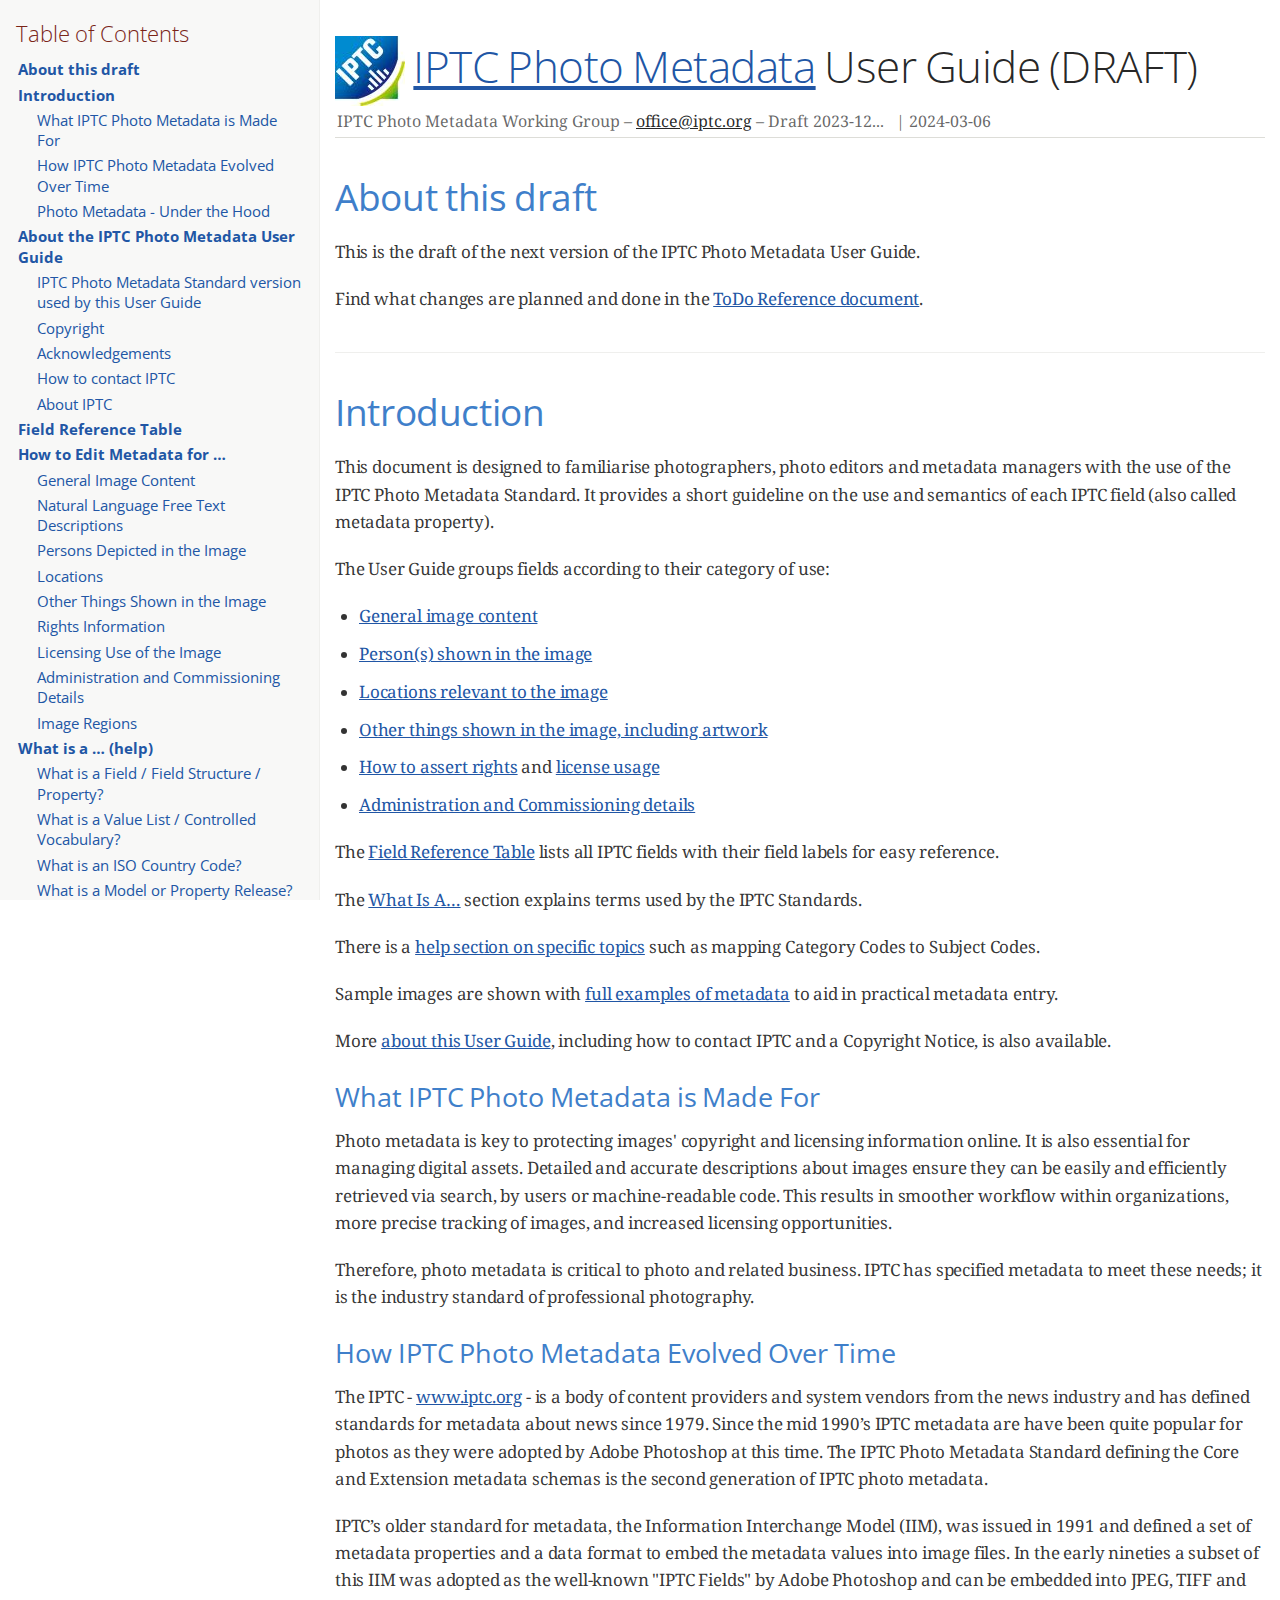
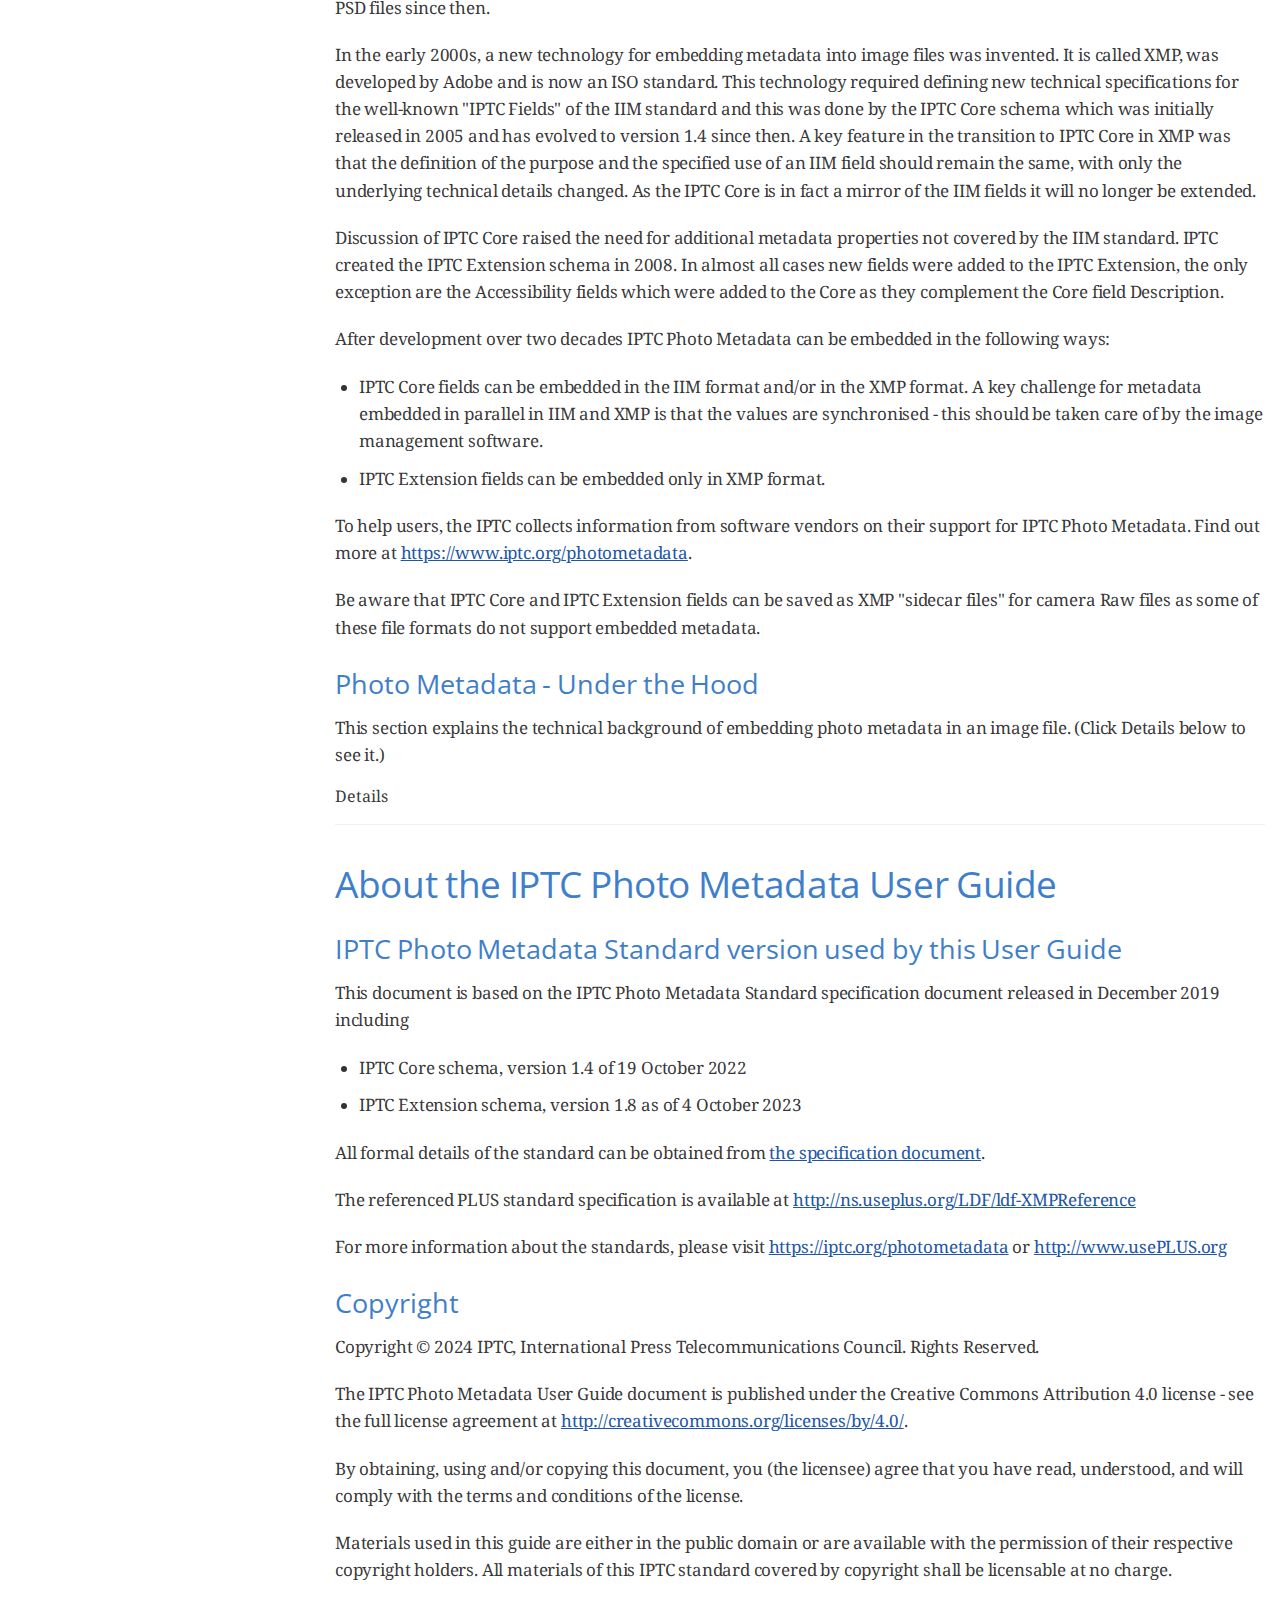
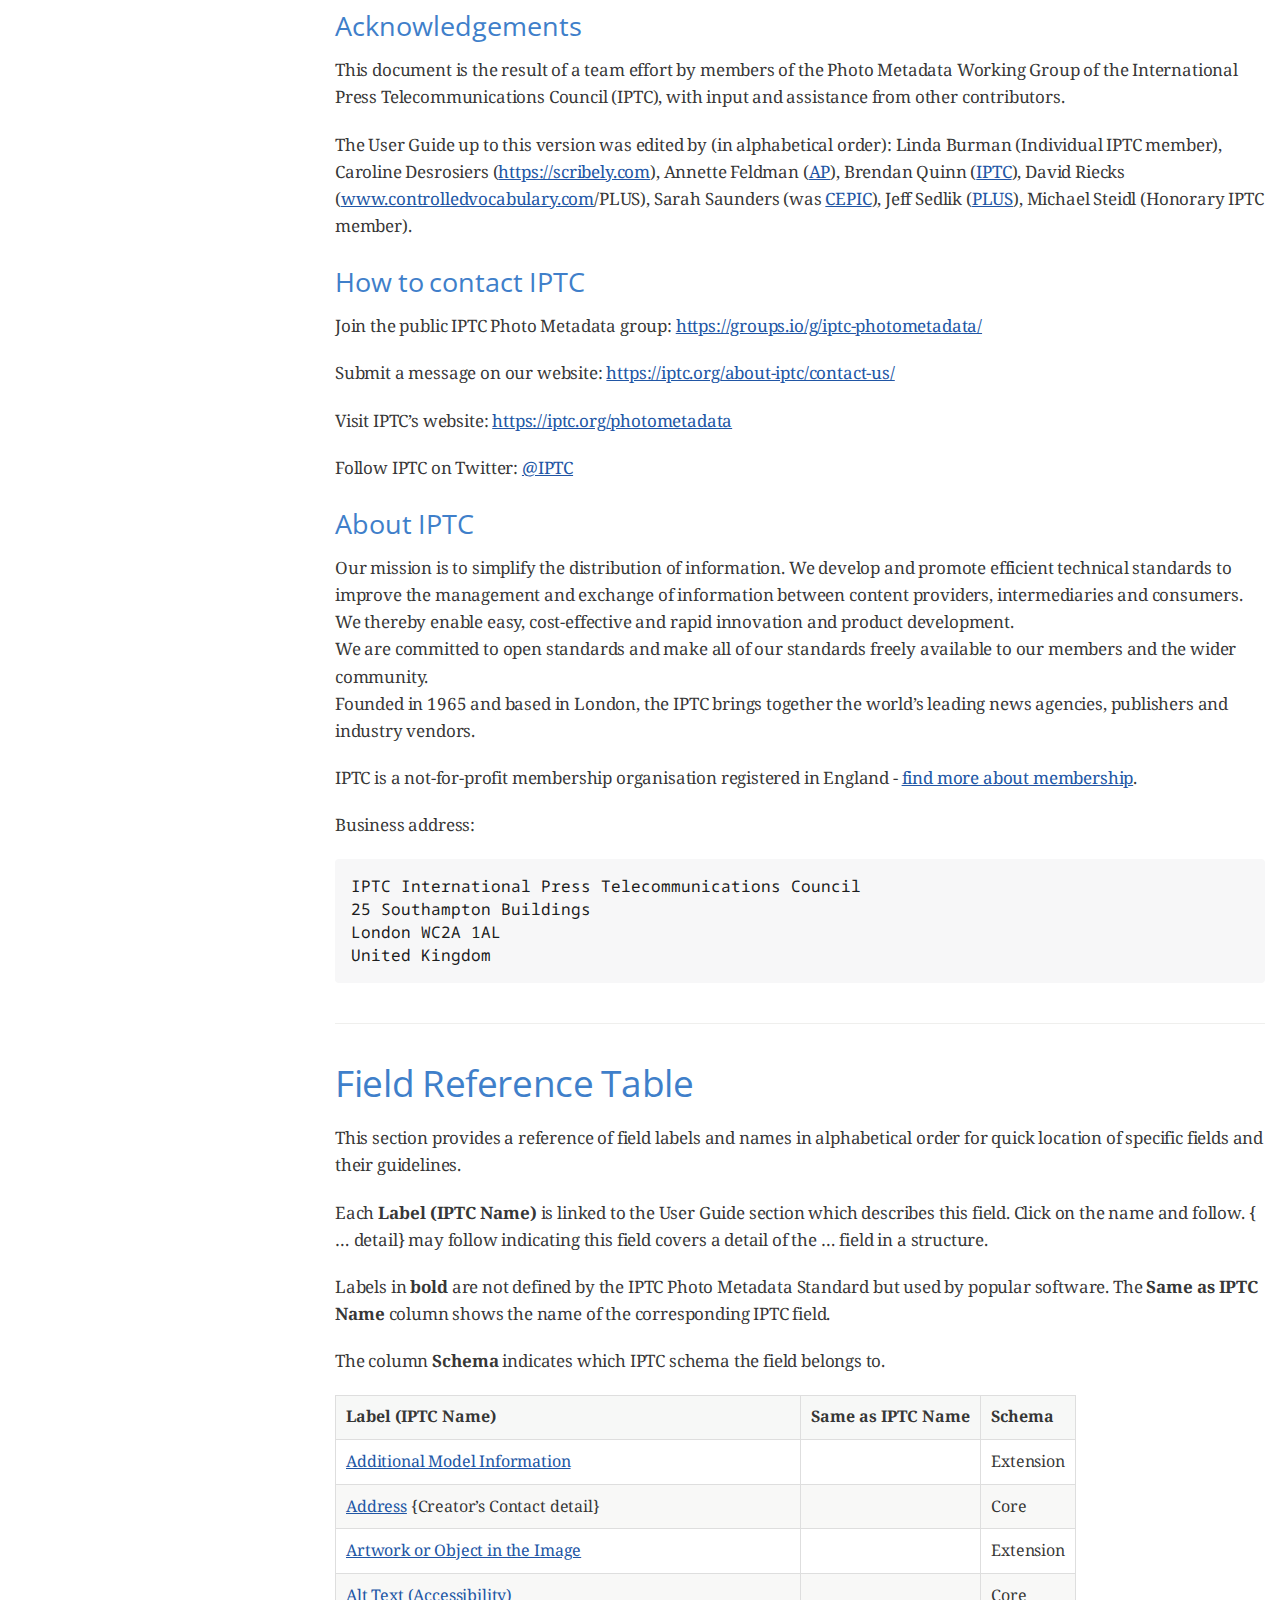
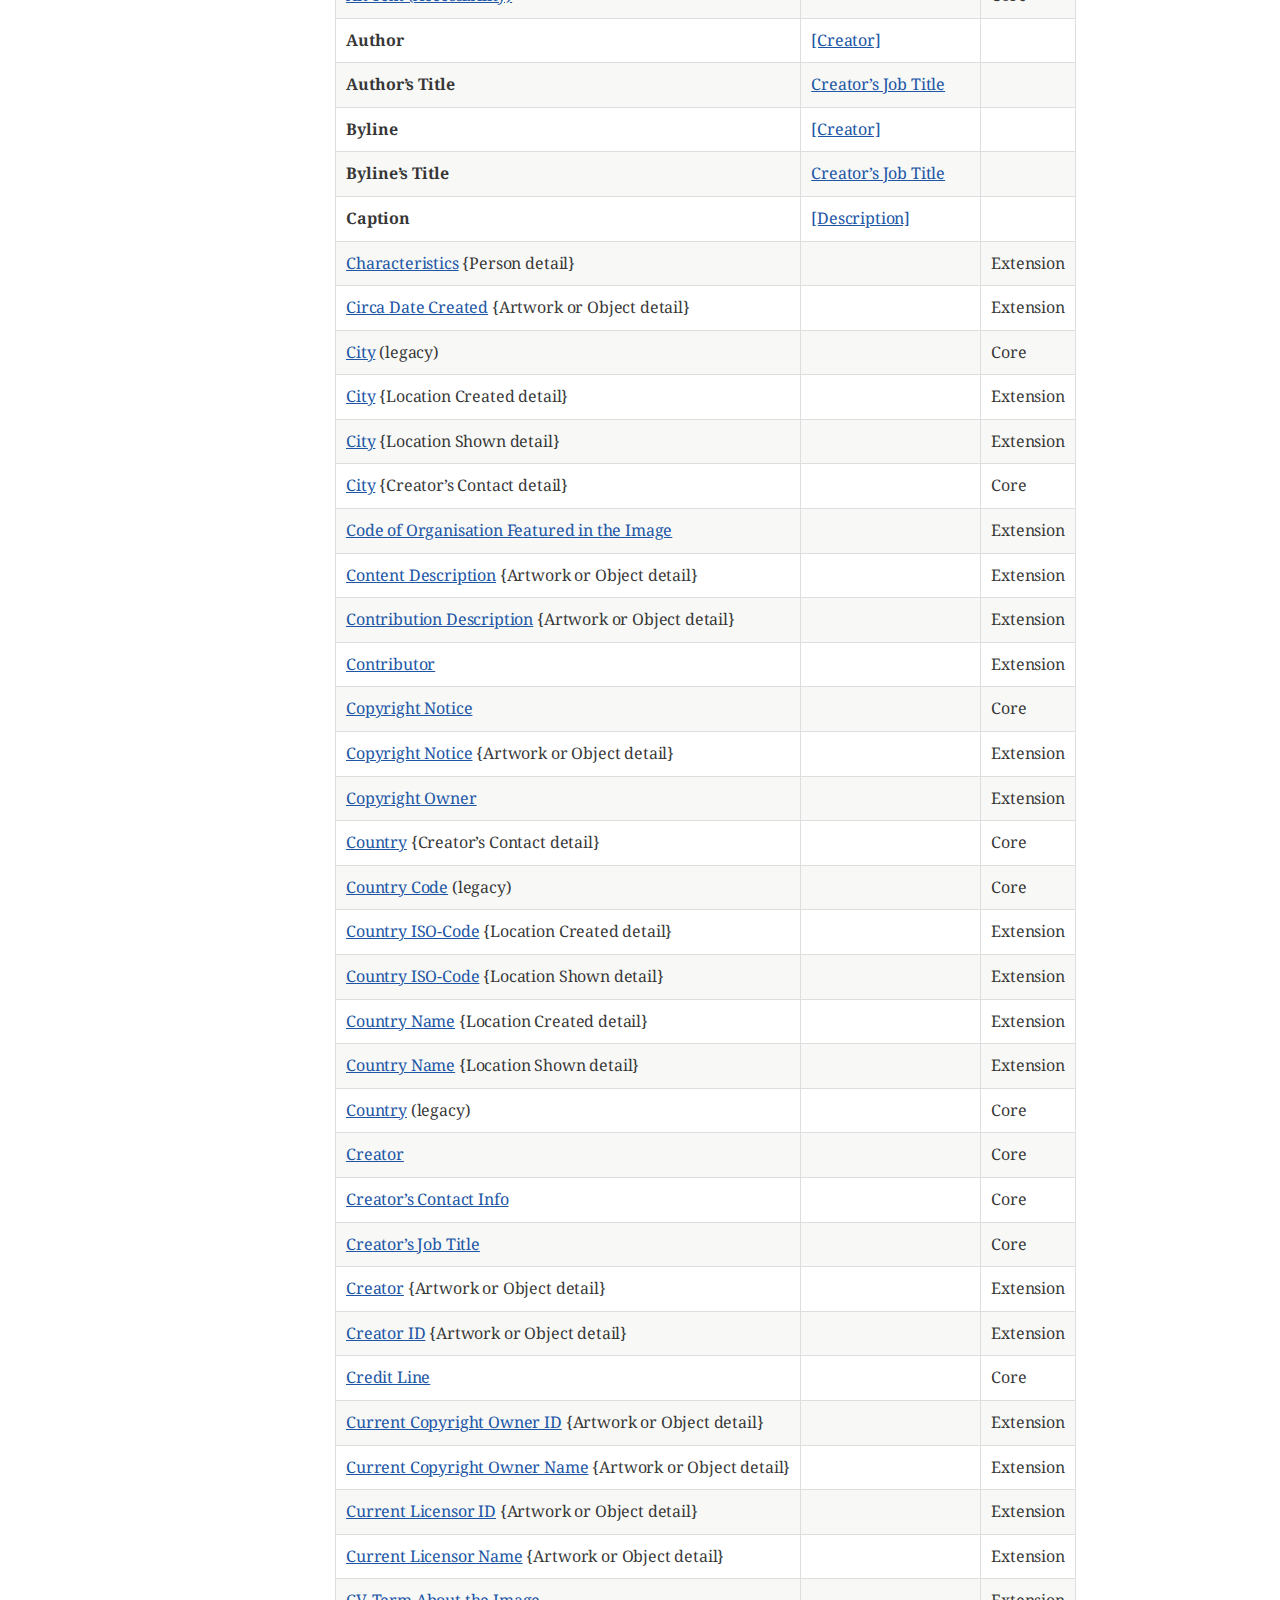
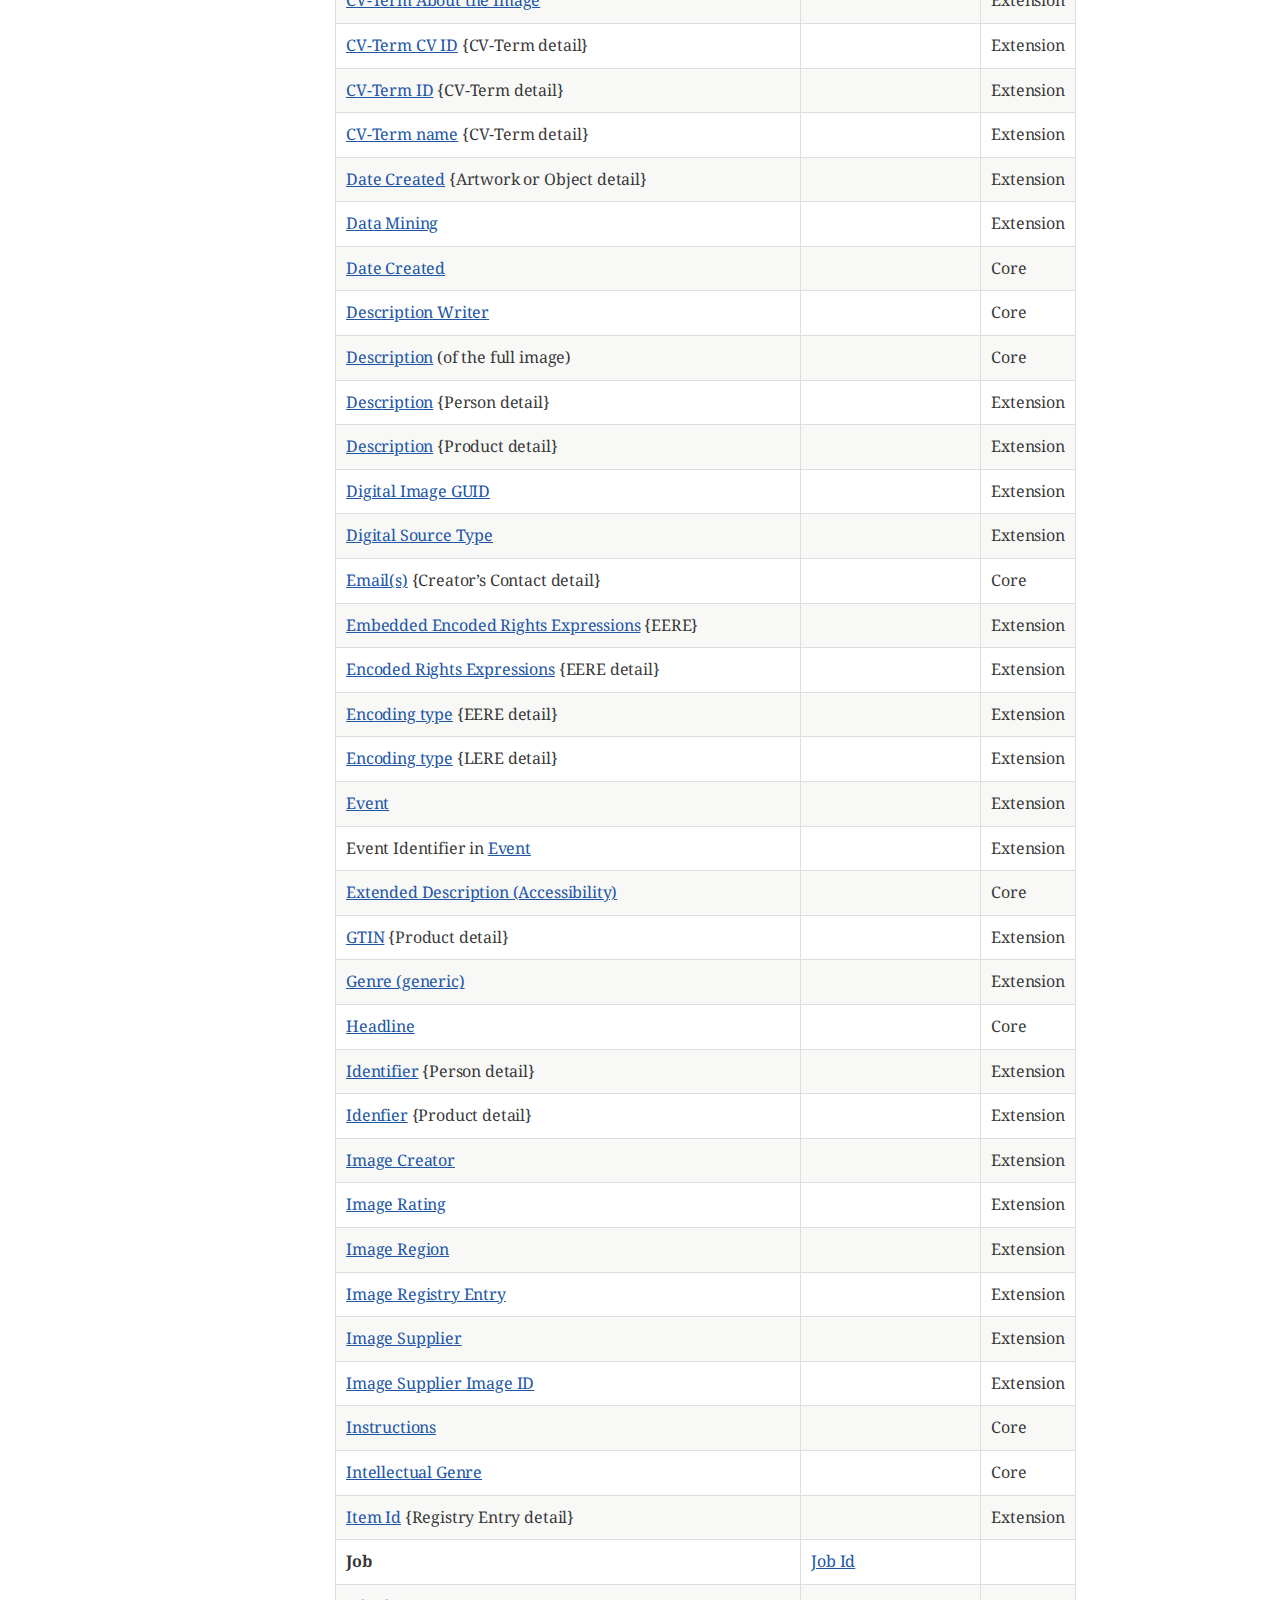
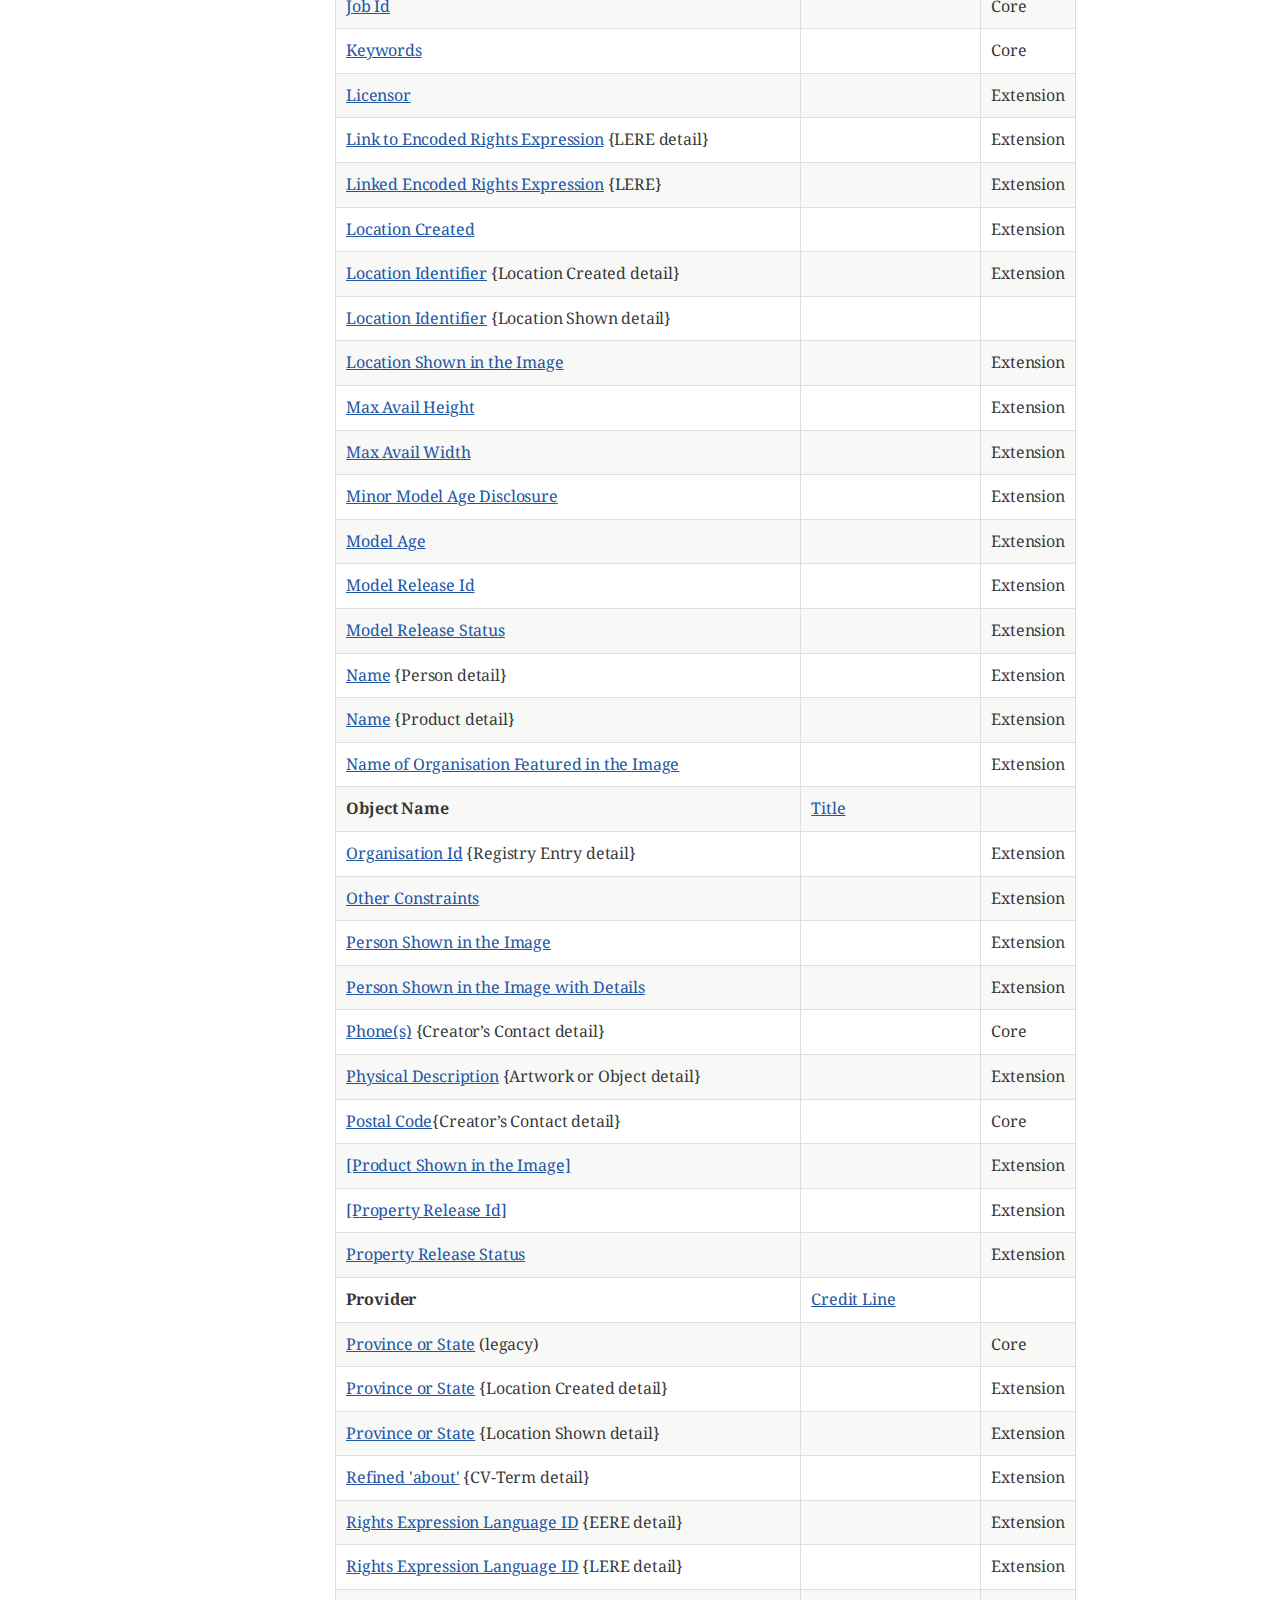
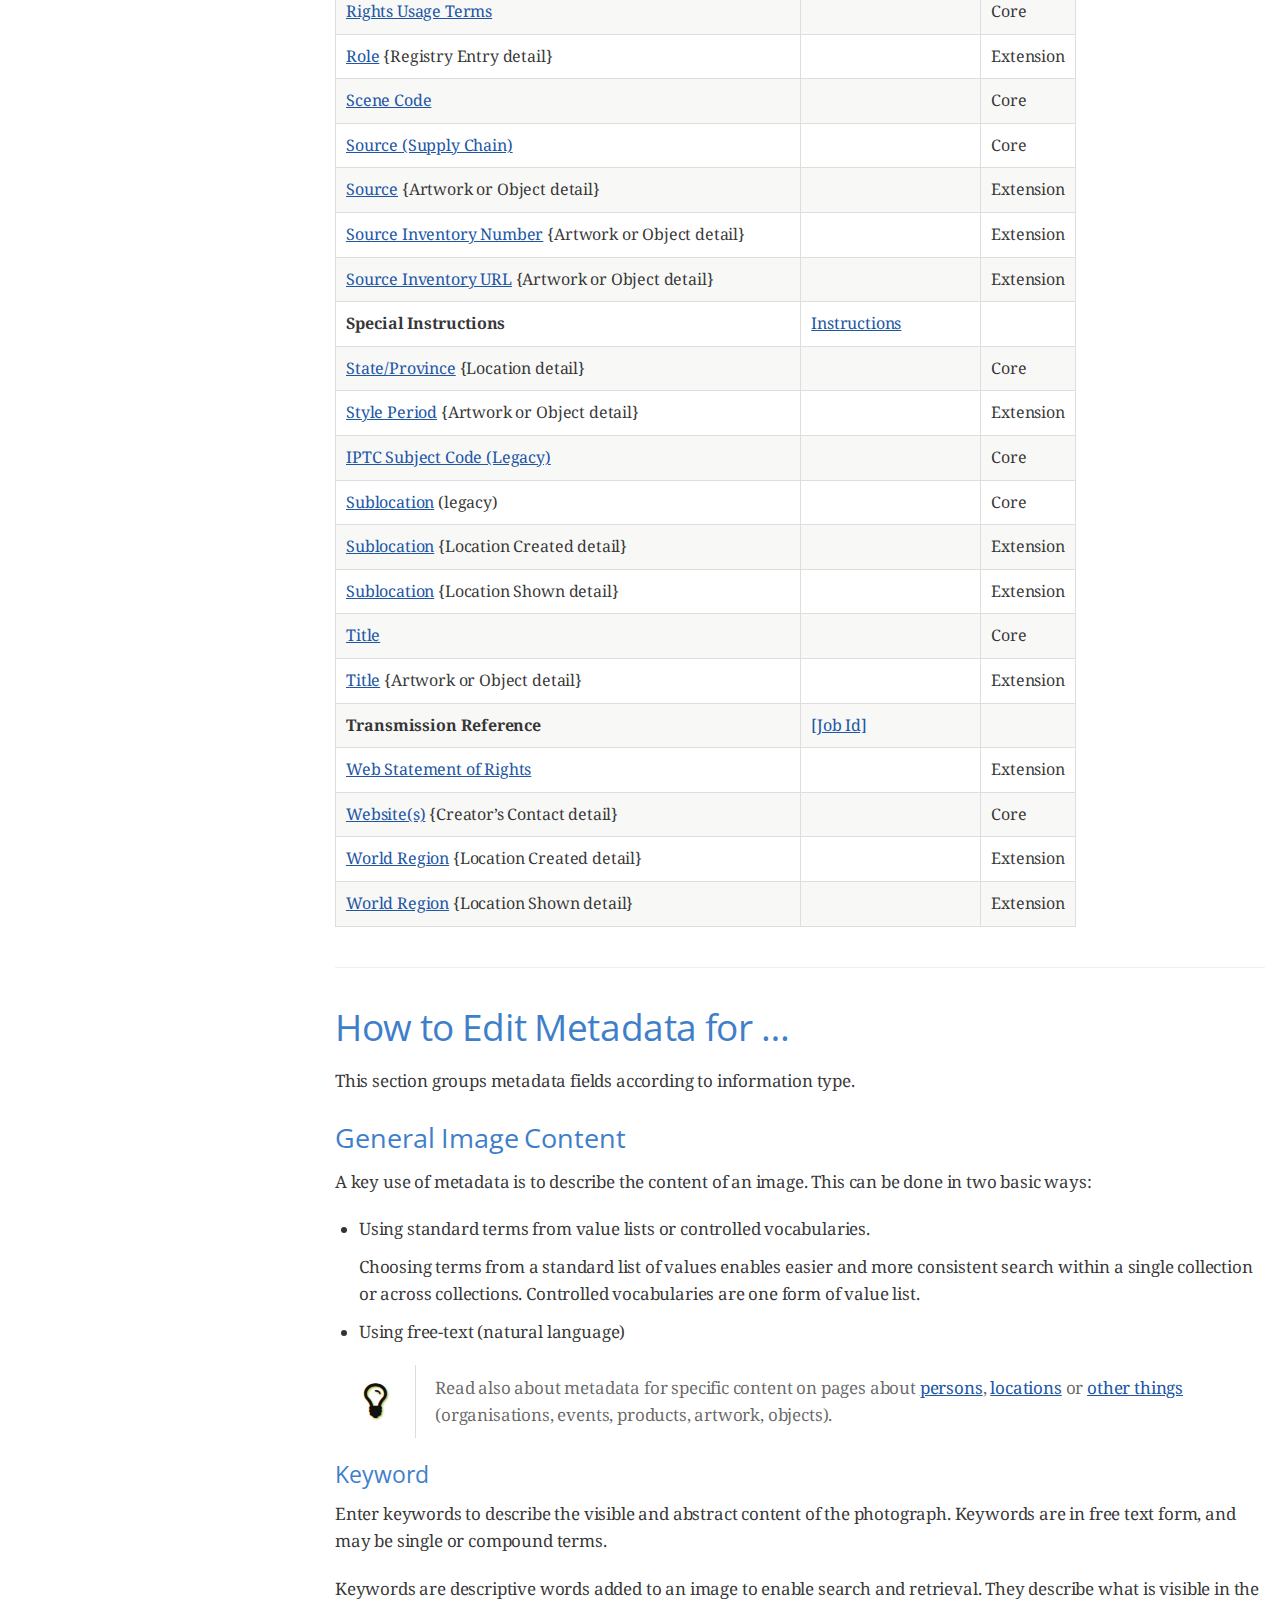
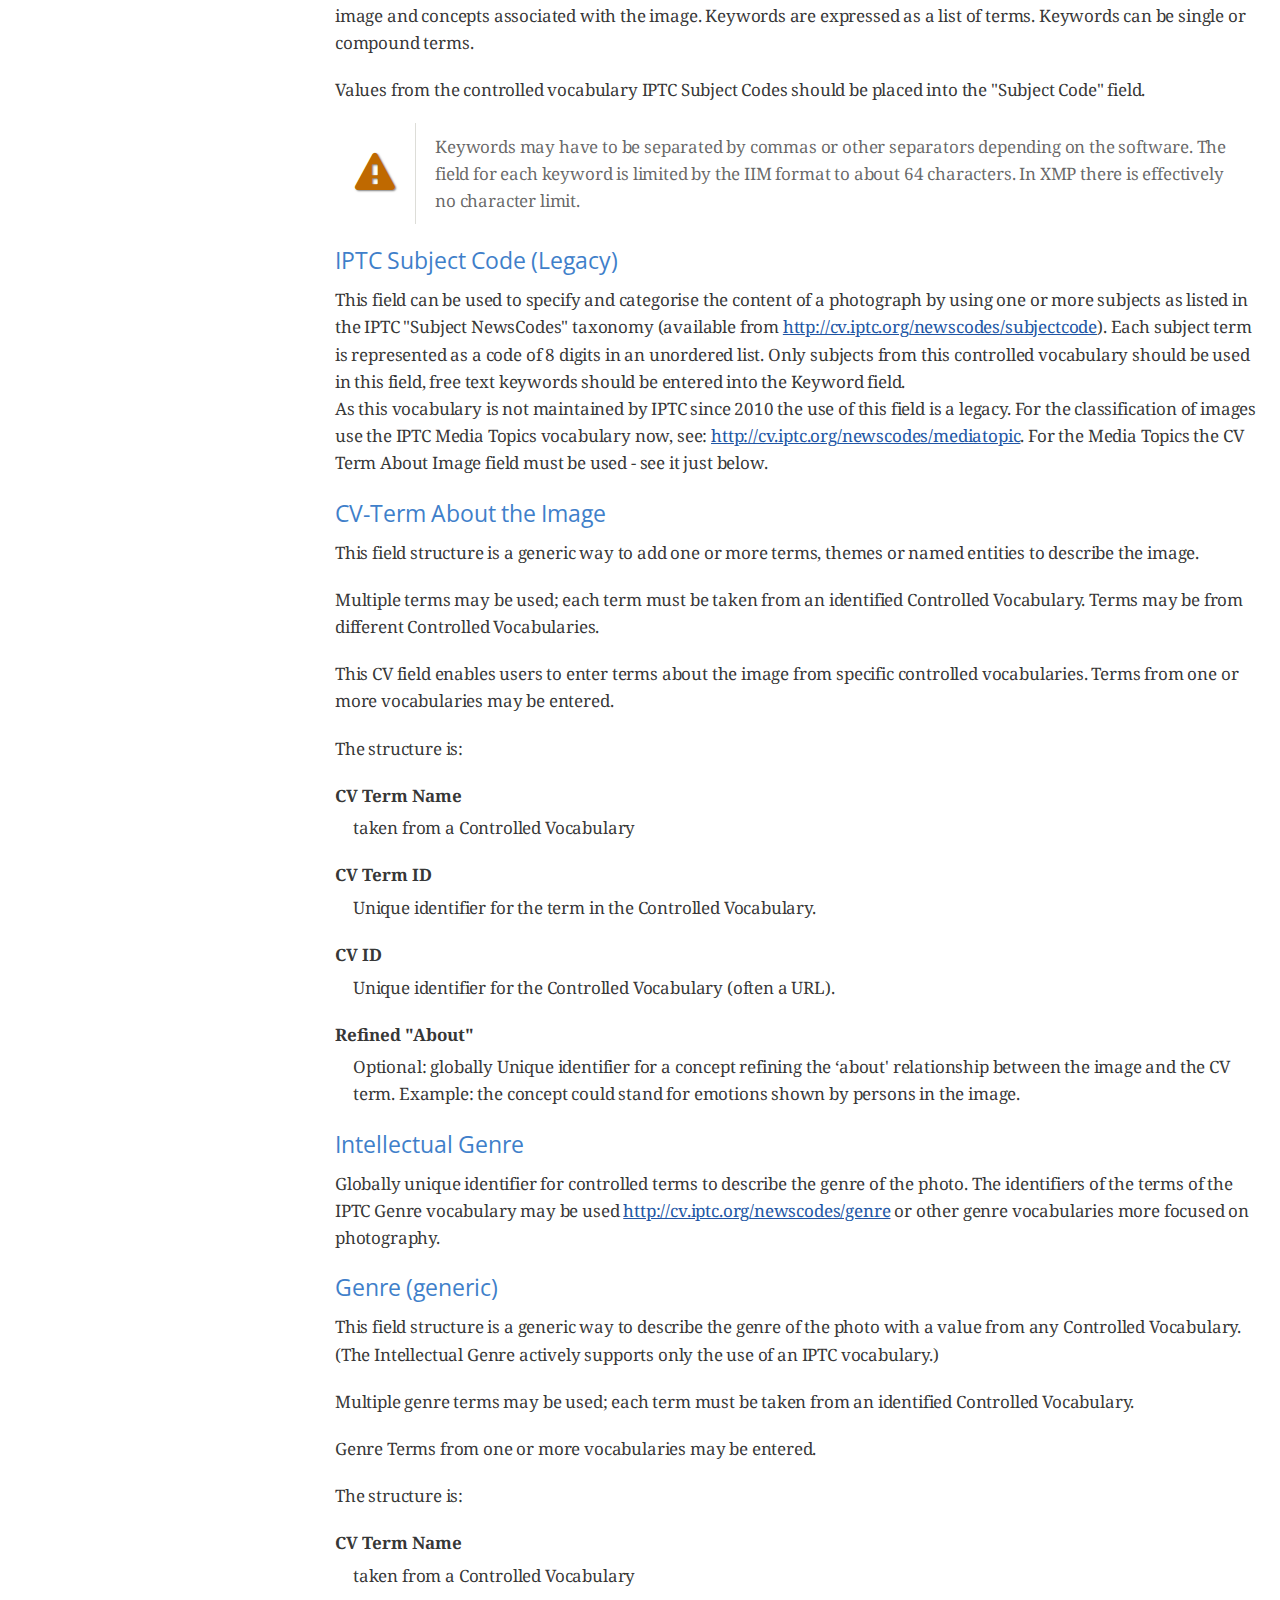
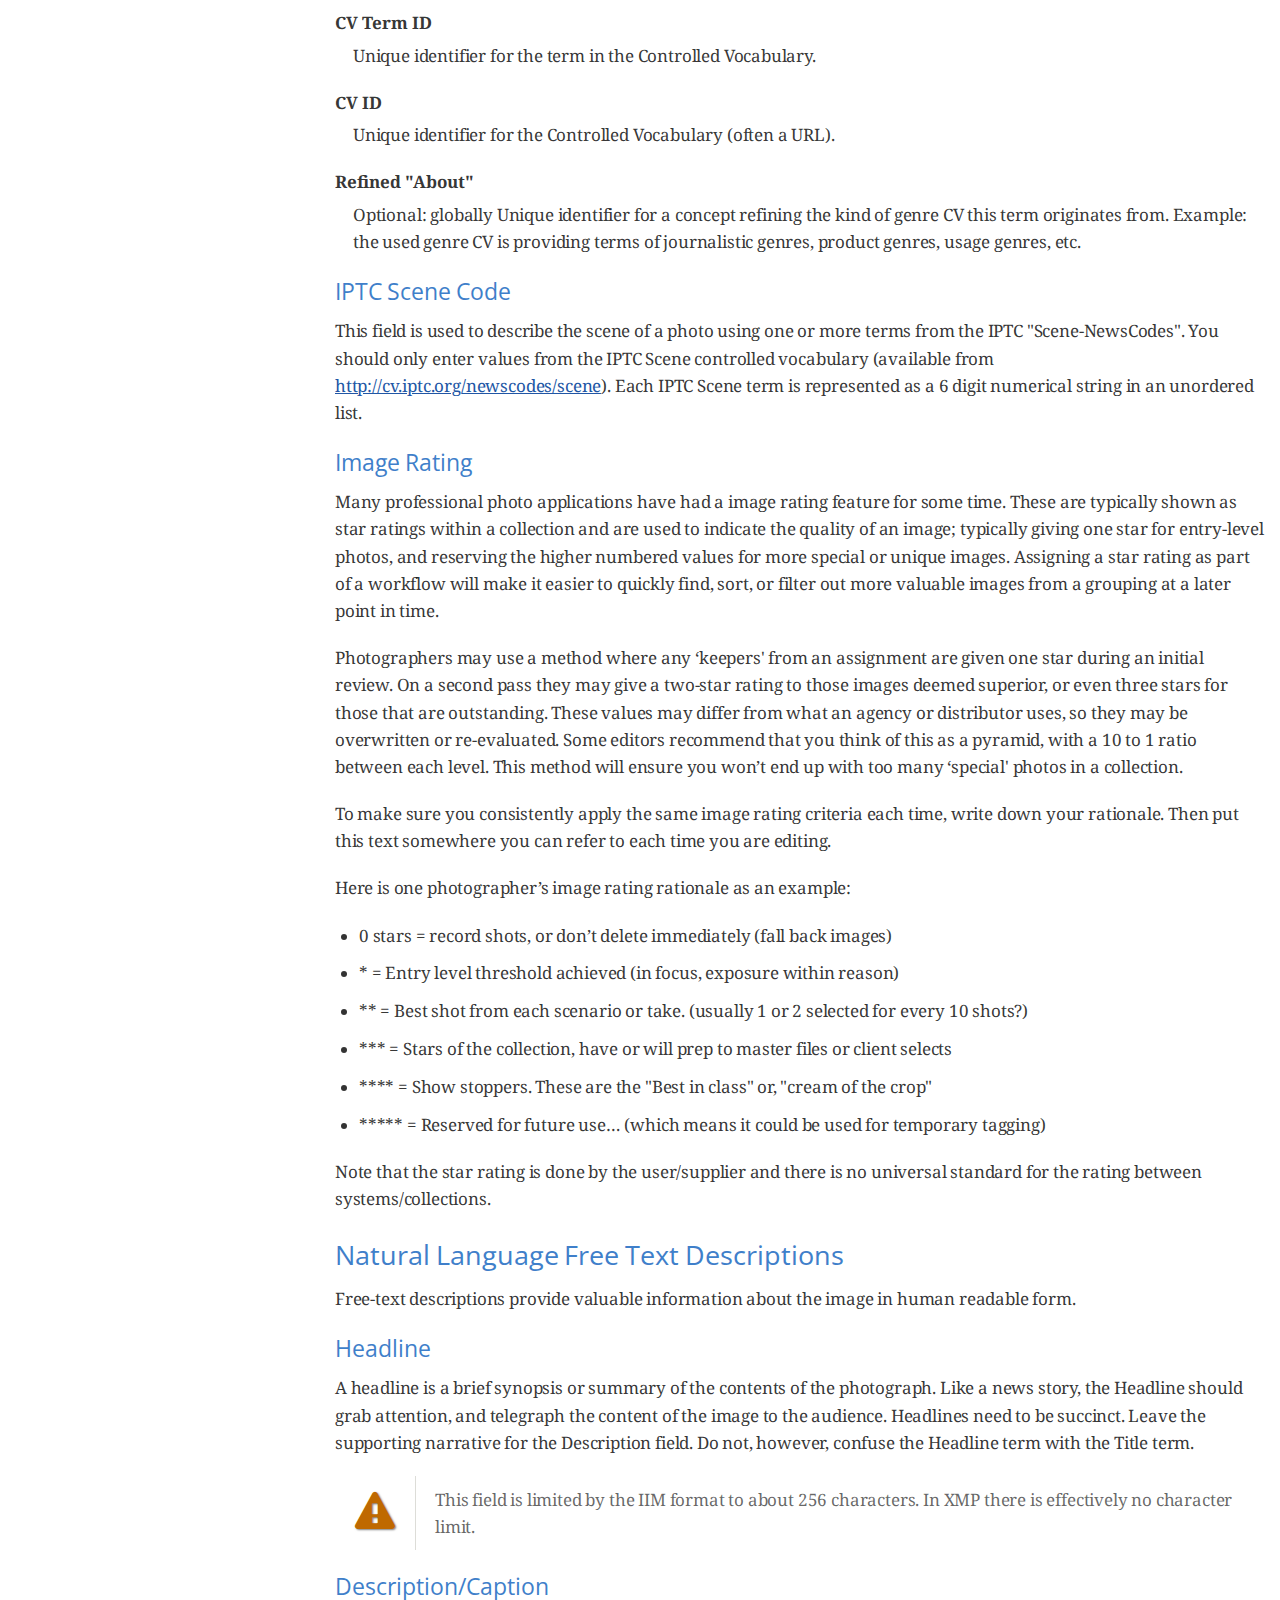
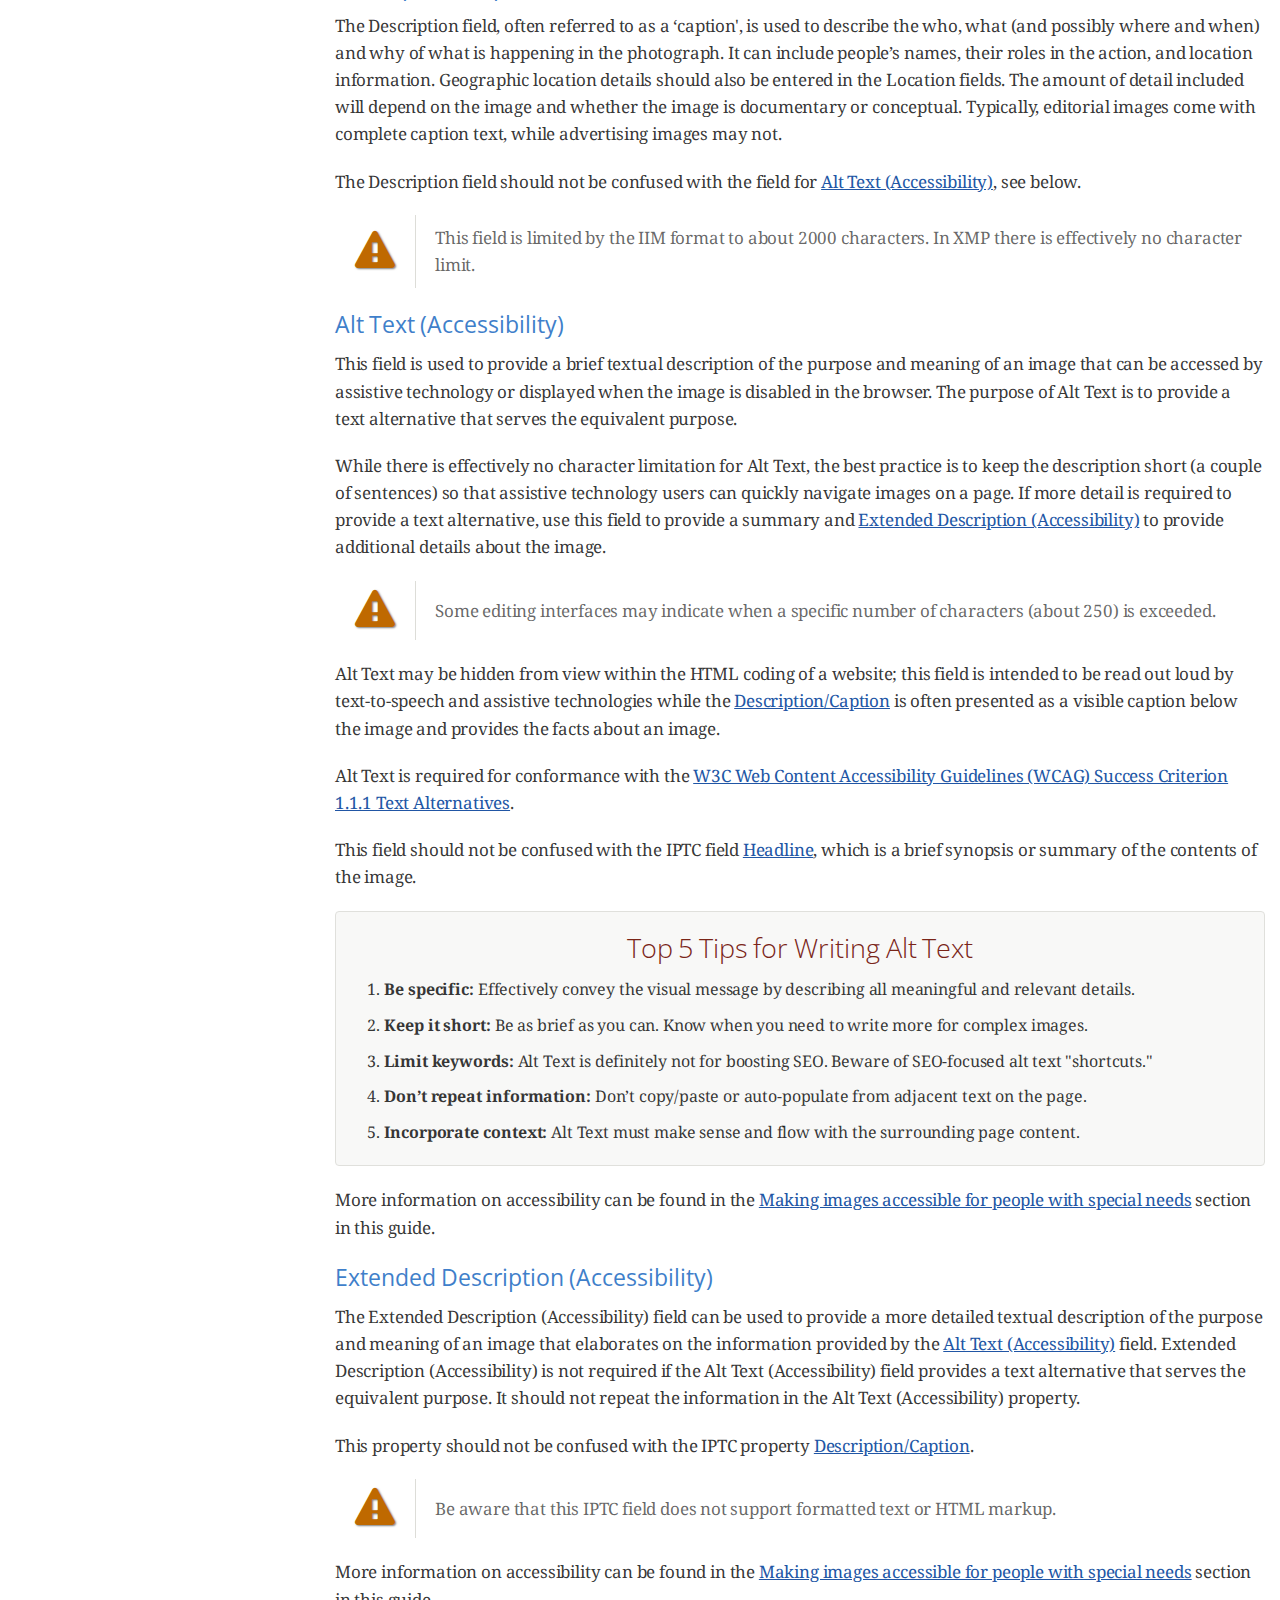
==== commit 006eb061: "integrating accesibility fields and contributor" ====
--- a/site/index.html
+++ b/site/index.html
@@ -1,5975 +1,6420 @@
-<!DOCTYPE html>
-<html lang="en">
-<head>
-<meta charset="UTF-8">
-<meta http-equiv="X-UA-Compatible" content="IE=edge">
-<meta name="viewport" content="width=device-width, initial-scale=1.0">
-<meta name="generator" content="Asciidoctor 2.0.17">
-<meta name="author" content="IPTC Photo Metadata Working Group">
-<title>IPTC Photo Metadata User Guide (DRAFT)</title>
-<style>
-/* Asciidoctor default stylesheet plus IPTC styles | MIT License | http://asciidoctor.org */
-/* Remove comment around @import statement below when using as a custom stylesheet */
-@import "https://fonts.googleapis.com/css?family=Open+Sans:300,300italic,400,400italic,600,600italic%7CNoto+Serif:400,400italic,700,700italic%7CDroid+Sans+Mono:400,700";
-article,aside,details,figcaption,figure,footer,header,hgroup,main,nav,section,summary{display:block}
-audio,canvas,video{display:inline-block}
-audio:not([controls]){display:none;height:0}
-[hidden],template{display:none}
-script{display:none!important}
-html{font-family:sans-serif;-ms-text-size-adjust:100%;-webkit-text-size-adjust:100%}
-a{background:transparent}
-a:focus{outline:thin dotted}
-a:active,a:hover{outline:0}
-h1{font-size:2em;margin:.67em 0}
-abbr[title]{border-bottom:1px dotted}
-b,strong{font-weight:bold}
-dfn{font-style:italic}
-hr{-moz-box-sizing:content-box;box-sizing:content-box;height:0}
-mark{background:#ff0;color:#000}
-code,kbd,pre,samp{font-family:monospace;font-size:1em}
-pre{white-space:pre-wrap}
-q{quotes:"\201C" "\201D" "\2018" "\2019"}
-small{font-size:80%}
-sub,sup{font-size:75%;line-height:0;position:relative;vertical-align:baseline}
-sup{top:-.5em}
-sub{bottom:-.25em}
-img{border:0}
-svg:not(:root){overflow:hidden}
-figure{margin:0}
-fieldset{border:1px solid silver;margin:0 2px;padding:.35em .625em .75em}
-legend{border:0;padding:0}
-button,input,select,textarea{font-family:inherit;font-size:100%;margin:0}
-button,input{line-height:normal}
-button,select{text-transform:none}
-button,html input[type="button"],input[type="reset"],input[type="submit"]{-webkit-appearance:button;cursor:pointer}
-button[disabled],html input[disabled]{cursor:default}
-input[type="checkbox"],input[type="radio"]{box-sizing:border-box;padding:0}
-input[type="search"]{-webkit-appearance:textfield;-moz-box-sizing:content-box;-webkit-box-sizing:content-box;box-sizing:content-box}
-input[type="search"]::-webkit-search-cancel-button,input[type="search"]::-webkit-search-decoration{-webkit-appearance:none}
-button::-moz-focus-inner,input::-moz-focus-inner{border:0;padding:0}
-textarea{overflow:auto;vertical-align:top}
-table{border-collapse:collapse;border-spacing:0}
-*,*:before,*:after{-moz-box-sizing:border-box;-webkit-box-sizing:border-box;box-sizing:border-box}
-html,body{font-size:100%}
-body{background:#fff;color:rgba(0,0,0,.8);padding:0;margin:0;font-family:"Noto Serif","DejaVu Serif",serif;font-weight:400;font-style:normal;line-height:1;position:relative;cursor:auto;tab-size:4;-moz-osx-font-smoothing:grayscale;-webkit-font-smoothing:antialiased}
-a:hover{cursor:pointer}
-img,object,embed{max-width:100%;height:auto}
-object,embed{height:100%}
-img{-ms-interpolation-mode:bicubic}
-.left{float:left!important}
-.right{float:right!important}
-.text-left{text-align:left!important}
-.text-right{text-align:right!important}
-.text-center{text-align:center!important}
-.text-justify{text-align:justify!important}
-.hide{display:none}
-img,object,svg{display:inline-block;vertical-align:middle}
-textarea{height:auto;min-height:50px}
-select{width:100%}
-.center{margin-left:auto;margin-right:auto}
-.spread{width:100%}
-p.lead,.paragraph.lead>p,#preamble>.sectionbody>.paragraph:first-of-type p{font-size:1.21875em;line-height:1.6}
-.subheader,.admonitionblock td.content>.title,.audioblock>.title,.exampleblock>.title,.imageblock>.title,.listingblock>.title,.literalblock>.title,.stemblock>.title,.openblock>.title,.paragraph>.title,.quoteblock>.title,table.tableblock>.title,.verseblock>.title,.videoblock>.title,.dlist>.title,.olist>.title,.ulist>.title,.qlist>.title,.hdlist>.title{line-height:1.45;color:#7a2518;font-weight:400;margin-top:0;margin-bottom:.25em}
-div,dl,dt,dd,ul,ol,li,h1,h2,h3,#toctitle,.sidebarblock>.content>.title,h4,h5,h6,pre,form,p,blockquote,th,td{margin:0;padding:0;direction:ltr}
-a{color:#2156a5;text-decoration:underline;line-height:inherit}
-a:hover,a:focus{color:#1d4b8f}
-a img{border:none}
-p{font-family:inherit;font-weight:400;font-size:1em;line-height:1.6;margin-bottom:1.25em;text-rendering:optimizeLegibility}
-p aside{font-size:.875em;line-height:1.35;font-style:italic}
-h1,h2,h3,#toctitle,.sidebarblock>.content>.title,h4,h5,h6{font-family:"Open Sans","DejaVu Sans",sans-serif;font-weight:300;font-style:normal;color:#3f7fca;text-rendering:optimizeLegibility;margin-top:1em;margin-bottom:.5em;line-height:1.0125em}
-h1 small,h2 small,h3 small,#toctitle small,.sidebarblock>.content>.title small,h4 small,h5 small,h6 small{font-size:60%;color:#e99b8f;line-height:0}
-h1{font-size:2.125em}
-h2{font-size:1.6875em}
-h3,#toctitle,.sidebarblock>.content>.title{font-size:1.375em}
-h4,h5{font-size:1.125em}
-/* h1{font-size:2em} */
-/* h2{font-size:1.4em}  */
-/* h3,#toctitle,.sidebarblock>.content>.title{font-size:1.2em}  */
-/* h4,h5{font-size:1.125em}  */
-h6{font-size:1em}
-hr{border:solid #ddddd8;border-width:1px 0 0;clear:both;margin:1.25em 0 1.1875em;height:0}
-em,i{font-style:italic;line-height:inherit}
-strong,b{font-weight:bold;line-height:inherit}
-small{font-size:60%;line-height:inherit}
-code{font-family:"Droid Sans Mono","DejaVu Sans Mono",monospace;font-weight:400;color:rgba(0,0,0,.9)}
-ul,ol,dl{font-size:1em;line-height:1.6;margin-bottom:1.25em;list-style-position:outside;font-family:inherit}
-ul,ol,ul.no-bullet,ol.no-bullet{margin-left:1.5em}
-ul li ul,ul li ol{margin-left:1.25em;margin-bottom:0;font-size:1em}
-ul.square li ul,ul.circle li ul,ul.disc li ul{list-style:inherit}
-ul.square{list-style-type:square}
-ul.circle{list-style-type:circle}
-ul.disc{list-style-type:disc}
-ul.no-bullet{list-style:none}
-ol li ul,ol li ol{margin-left:1.25em;margin-bottom:0}
-dl dt{margin-bottom:.3125em;font-weight:bold}
-dl dd{margin-bottom:1.25em}
-abbr,acronym{text-transform:uppercase;font-size:90%;color:rgba(0,0,0,.8);border-bottom:1px dotted #ddd;cursor:help}
-abbr{text-transform:none}
-blockquote{margin:0 0 1.25em;padding:.5625em 1.25em 0 1.1875em;border-left:1px solid #ddd}
-blockquote cite{display:block;font-size:.9375em;color:rgba(0,0,0,.6)}
-blockquote cite:before{content:"\2014 \0020"}
-blockquote cite a,blockquote cite a:visited{color:rgba(0,0,0,.6)}
-blockquote,blockquote p{line-height:1.6;color:rgba(0,0,0,.85)}
-@media only screen and (min-width:768px){h1,h2,h3,#toctitle,.sidebarblock>.content>.title,h4,h5,h6{line-height:1.2}
-h1{font-size:2.75em}
-h2{font-size:2.3125em}
-h3,#toctitle,.sidebarblock>.content>.title{font-size:1.6875em}
-h4{font-size:1.4375em}}
-table{background:#fff;margin-bottom:1.25em;border:solid 1px #dedede}
-table thead,table tfoot{background:#f7f8f7;font-weight:bold}
-table thead tr th,table thead tr td,table tfoot tr th,table tfoot tr td{padding:.5em .625em .625em;font-size:inherit;color:rgba(0,0,0,.8);text-align:left}
-table tr th,table tr td{padding:.5625em .625em;font-size:inherit;color:rgba(0,0,0,.8)}
-table tr.even,table tr.alt,table tr:nth-of-type(even){background:#f8f8f7}
-table thead tr th,table tfoot tr th,table tbody tr td,table tr td,table tfoot tr td{display:table-cell;line-height:1.6}
-h1,h2,h3,#toctitle,.sidebarblock>.content>.title,h4,h5,h6{line-height:1.2;word-spacing:-.05em}
-h1 strong,h2 strong,h3 strong,#toctitle strong,.sidebarblock>.content>.title strong,h4 strong,h5 strong,h6 strong{font-weight:400}
-.clearfix:before,.clearfix:after,.float-group:before,.float-group:after{content:" ";display:table}
-.clearfix:after,.float-group:after{clear:both}
-*:not(pre)>code{font-size:.9375em;font-style:normal!important;letter-spacing:0;padding:.1em .5ex;word-spacing:-.15em;background-color:#f7f7f8;-webkit-border-radius:4px;border-radius:4px;line-height:1.45;text-rendering:optimizeSpeed;word-wrap:break-word}
-*:not(pre)>code.nobreak{word-wrap:normal}
-*:not(pre)>code.nowrap{white-space:nowrap}
-pre,pre>code{line-height:1.45;color:rgba(0,0,0,.9);font-family:"Droid Sans Mono","DejaVu Sans Mono",monospace;font-weight:400;text-rendering:optimizeSpeed}
-em em{font-style:normal}
-strong strong{font-weight:400}
-.keyseq{color:rgba(51,51,51,.8)}
-kbd{font-family:"Droid Sans Mono","DejaVu Sans Mono",monospace;display:inline-block;color:rgba(0,0,0,.8);font-size:.65em;line-height:1.45;background-color:#f7f7f7;border:1px solid #ccc;-webkit-border-radius:3px;border-radius:3px;-webkit-box-shadow:0 1px 0 rgba(0,0,0,.2),0 0 0 .1em white inset;box-shadow:0 1px 0 rgba(0,0,0,.2),0 0 0 .1em #fff inset;margin:0 .15em;padding:.2em .5em;vertical-align:middle;position:relative;top:-.1em;white-space:nowrap}
-.keyseq kbd:first-child{margin-left:0}
-.keyseq kbd:last-child{margin-right:0}
-.menuseq,.menu{color:rgba(0,0,0,.8)}
-b.button:before,b.button:after{position:relative;top:-1px;font-weight:400}
-b.button:before{content:"[";padding:0 3px 0 2px}
-b.button:after{content:"]";padding:0 2px 0 3px}
-p a>code:hover{color:rgba(0,0,0,.9)}
-#header,#content,#footnotes,#footer{width:100%;margin-left:auto;margin-right:auto;margin-top:0;margin-bottom:0;max-width:62.5em;*zoom:1;position:relative;padding-left:.9375em;padding-right:.9375em}
-#header:before,#header:after,#content:before,#content:after,#footnotes:before,#footnotes:after,#footer:before,#footer:after{content:" ";display:table}
-#header:after,#content:after,#footnotes:after,#footer:after{clear:both}
-#content{margin-top:1.25em}
-#content:before{content:none}
-#header>h1:first-child{color:rgba(0,0,0,.85);margin-top:2.25rem;margin-bottom:0}
-#header>h1:first-child+#toc{margin-top:8px;border-top:1px solid #ddddd8}
-#header>h1:only-child,body.toc2 #header>h1:nth-last-child(2){border-bottom:1px solid #ddddd8;padding-bottom:8px}
-#header .details{border-bottom:1px solid #ddddd8;line-height:1.45;padding-top:.25em;padding-bottom:.25em;padding-left:.25em;color:rgba(0,0,0,.6);display:-ms-flexbox;display:-webkit-flex;display:flex;-ms-flex-flow:row wrap;-webkit-flex-flow:row wrap;flex-flow:row wrap}
-#header .details span:first-child{margin-left:-.125em}
-#header .details span.email a{color:rgba(0,0,0,.85)}
-#header .details br{display:none}
-#header .details br+span:before{content:"\00a0\2013\00a0"}
-#header .details br+span.author:before{content:"\00a0\22c5\00a0";color:rgba(0,0,0,.85)}
-#header .details br+span#revremark:before{content:"\00a0|\00a0"}
-#header #revnumber{text-transform:capitalize}
-#header #revnumber:after{content:"\00a0"}
-#content>h1:first-child:not([class]){color:rgba(0,0,0,.85);border-bottom:1px solid #ddddd8;padding-bottom:8px;margin-top:0;padding-top:1rem;margin-bottom:1.25rem}
-#toc{border-bottom:1px solid #efefed;padding-bottom:.5em}
-#toc>ul{margin-left:.125em}
-#toc ul.sectlevel0>li>a{font-weight: bold; font-style:italic}
-#toc ul.sectlevel0 ul.sectlevel1{margin:.5em 0}
-#toc ul{font-family:"Open Sans","DejaVu Sans",sans-serif;list-style-type:none}
-#toc li{line-height:1.3334;margin-top:.3334em}
-#toc a{text-decoration:none}
-#toc a:active{text-decoration:underline}
-#toctitle{color:#7a2518;font-size:1.2em}
-@media only screen and (min-width:768px){#toctitle{font-size:1.375em}
-body.toc2{padding-left:15em;padding-right:0}
-#toc.toc2{margin-top:0!important;background-color:#f8f8f7;position:fixed;width:15em;left:0;top:0;border-right:1px solid #efefed;border-top-width:0!important;border-bottom-width:0!important;z-index:1000;padding:1.25em 1em;height:100%;overflow:auto}
-#toc.toc2 #toctitle{margin-top:0;margin-bottom:.8rem;font-size:1.2em}
-#toc.toc2>ul{font-size:.9em;margin-bottom:0}
-#toc.toc2 ul ul{margin-left:0;padding-left:1em}
-#toc.toc2 ul.sectlevel0 ul.sectlevel1{padding-left:0;margin-top:.5em;margin-bottom:.5em}
-body.toc2.toc-right{padding-left:0;padding-right:15em}
-body.toc2.toc-right #toc.toc2{border-right-width:0;border-left:1px solid #efefed;left:auto;right:0}}
-@media only screen and (min-width:1280px){body.toc2{padding-left:20em;padding-right:0}
-#toc.toc2{width:20em}
-#toc.toc2 #toctitle{font-size:1.375em}
-#toc.toc2>ul{font-size:.95em}
-#toc.toc2 ul ul{padding-left:1.25em}
-body.toc2.toc-right{padding-left:0;padding-right:20em}}
-#content #toc{border-style:solid;border-width:1px;border-color:#e0e0dc;margin-bottom:1.25em;padding:1.25em;background:#f8f8f7;-webkit-border-radius:4px;border-radius:4px}
-#content #toc>:first-child{margin-top:0}
-#content #toc>:last-child{margin-bottom:0}
-#footer{max-width:100%;background-color:rgba(0,0,0,.8);padding:1.25em}
-#footer-text{color:rgba(255,255,255,.8);line-height:1.44}
-.sect1{padding-bottom:.625em}
-@media only screen and (min-width:768px){.sect1{padding-bottom:1.25em}}
-.sect1+.sect1{border-top:1px solid #efefed}
-#content h1>a.anchor,h2>a.anchor,h3>a.anchor,#toctitle>a.anchor,.sidebarblock>.content>.title>a.anchor,h4>a.anchor,h5>a.anchor,h6>a.anchor{position:absolute;z-index:1001;width:1.5ex;margin-left:-1.5ex;display:block;text-decoration:none!important;visibility:hidden;text-align:center;font-weight:400}
-#content h1>a.anchor:before,h2>a.anchor:before,h3>a.anchor:before,#toctitle>a.anchor:before,.sidebarblock>.content>.title>a.anchor:before,h4>a.anchor:before,h5>a.anchor:before,h6>a.anchor:before{content:"\00A7";font-size:.85em;display:block;padding-top:.1em}
-#content h1:hover>a.anchor,#content h1>a.anchor:hover,h2:hover>a.anchor,h2>a.anchor:hover,h3:hover>a.anchor,#toctitle:hover>a.anchor,.sidebarblock>.content>.title:hover>a.anchor,h3>a.anchor:hover,#toctitle>a.anchor:hover,.sidebarblock>.content>.title>a.anchor:hover,h4:hover>a.anchor,h4>a.anchor:hover,h5:hover>a.anchor,h5>a.anchor:hover,h6:hover>a.anchor,h6>a.anchor:hover{visibility:visible}
-#content h1>a.link,h2>a.link,h3>a.link,#toctitle>a.link,.sidebarblock>.content>.title>a.link,h4>a.link,h5>a.link,h6>a.link{color:#3f7fca;text-decoration:none}
-#content h1>a.link:hover,h2>a.link:hover,h3>a.link:hover,#toctitle>a.link:hover,.sidebarblock>.content>.title>a.link:hover,h4>a.link:hover,h5>a.link:hover,h6>a.link:hover{color:#a53221}
-.audioblock,.imageblock,.literalblock,.listingblock,.stemblock,.videoblock{margin-bottom:1.25em}
-.admonitionblock td.content>.title,.audioblock>.title,.exampleblock>.title,.imageblock>.title,.listingblock>.title,.literalblock>.title,.stemblock>.title,.openblock>.title,.paragraph>.title,.quoteblock>.title,table.tableblock>.title,.verseblock>.title,.videoblock>.title,.dlist>.title,.olist>.title,.ulist>.title,.qlist>.title,.hdlist>.title{text-rendering:optimizeLegibility;text-align:left;font-family:"Noto Serif","DejaVu Serif",serif;font-size:1rem;font-style:italic}
-table.tableblock>caption.title{white-space:nowrap;overflow:visible;max-width:0}
-.paragraph.lead>p,#preamble>.sectionbody>.paragraph:first-of-type p{color:rgba(0,0,0,.85)}
-table.tableblock #preamble>.sectionbody>.paragraph:first-of-type p{font-size:inherit}
-.admonitionblock>table{border-collapse:separate;border:0;background:none;width:100%}
-.admonitionblock>table td.icon{text-align:center;width:80px}
-.admonitionblock>table td.icon img{max-width:none}
-.admonitionblock>table td.icon .title{font-weight:bold;font-family:"Open Sans","DejaVu Sans",sans-serif;text-transform:uppercase}
-.admonitionblock>table td.content{padding-left:1.125em;padding-right:1.25em;border-left:1px solid #ddddd8;color:rgba(0,0,0,.6)}
-.admonitionblock>table td.content>:last-child>:last-child{margin-bottom:0}
-.exampleblock>.content{border-style:solid;border-width:1px;border-color:#e6e6e6;margin-bottom:1.25em;padding:1.25em;background:#fff;-webkit-border-radius:4px;border-radius:4px}
-.exampleblock>.content>:first-child{margin-top:0}
-.exampleblock>.content>:last-child{margin-bottom:0}
-.sidebarblock{border-style:solid;border-width:1px;border-color:#e0e0dc;margin-bottom:1.25em;padding:1.25em;background:#f8f8f7;-webkit-border-radius:4px;border-radius:4px}
-.sidebarblock>:first-child{margin-top:0}
-.sidebarblock>:last-child{margin-bottom:0}
-.sidebarblock>.content>.title{color:#7a2518;margin-top:0;text-align:center}
-.exampleblock>.content>:last-child>:last-child,.exampleblock>.content .olist>ol>li:last-child>:last-child,.exampleblock>.content .ulist>ul>li:last-child>:last-child,.exampleblock>.content .qlist>ol>li:last-child>:last-child,.sidebarblock>.content>:last-child>:last-child,.sidebarblock>.content .olist>ol>li:last-child>:last-child,.sidebarblock>.content .ulist>ul>li:last-child>:last-child,.sidebarblock>.content .qlist>ol>li:last-child>:last-child{margin-bottom:0}
-.literalblock pre,.listingblock pre:not(.highlight),.listingblock pre[class="highlight"],.listingblock pre[class^="highlight "],.listingblock pre.CodeRay,.listingblock pre.prettyprint{background:#f7f7f8}
-.sidebarblock .literalblock pre,.sidebarblock .listingblock pre:not(.highlight),.sidebarblock .listingblock pre[class="highlight"],.sidebarblock .listingblock pre[class^="highlight "],.sidebarblock .listingblock pre.CodeRay,.sidebarblock .listingblock pre.prettyprint{background:#f2f1f1}
-.literalblock pre,.literalblock pre[class],.listingblock pre,.listingblock pre[class]{-webkit-border-radius:4px;border-radius:4px;word-wrap:break-word;padding:1em;font-size:.8125em}
-.literalblock pre.nowrap,.literalblock pre[class].nowrap,.listingblock pre.nowrap,.listingblock pre[class].nowrap{overflow-x:auto;white-space:pre;word-wrap:normal}
-@media only screen and (min-width:768px){.literalblock pre,.literalblock pre[class],.listingblock pre,.listingblock pre[class]{font-size:.90625em}}
-@media only screen and (min-width:1280px){.literalblock pre,.literalblock pre[class],.listingblock pre,.listingblock pre[class]{font-size:1em}}
-.literalblock.output pre{color:#f7f7f8;background-color:rgba(0,0,0,.9)}
-.listingblock pre.highlightjs{padding:0}
-.listingblock pre.highlightjs>code{padding:1em;-webkit-border-radius:4px;border-radius:4px}
-.listingblock pre.prettyprint{border-width:0}
-.listingblock>.content{position:relative}
-.listingblock code[data-lang]:before{display:none;content:attr(data-lang);position:absolute;font-size:.75em;top:.425rem;right:.5rem;line-height:1;text-transform:uppercase;color:#999}
-.listingblock:hover code[data-lang]:before{display:block}
-.listingblock.terminal pre .command:before{content:attr(data-prompt);padding-right:.5em;color:#999}
-.listingblock.terminal pre .command:not([data-prompt]):before{content:"$"}
-table.pyhltable{border-collapse:separate;border:0;margin-bottom:0;background:none}
-table.pyhltable td{vertical-align:top;padding-top:0;padding-bottom:0;line-height:1.45}
-table.pyhltable td.code{padding-left:.75em;padding-right:0}
-pre.pygments .lineno,table.pyhltable td:not(.code){color:#999;padding-left:0;padding-right:.5em;border-right:1px solid #ddddd8}
-pre.pygments .lineno{display:inline-block;margin-right:.25em}
-table.pyhltable .linenodiv{background:none!important;padding-right:0!important}
-.quoteblock{margin:0 1em 1.25em 1.5em;display:table}
-.quoteblock>.title{margin-left:-1.5em;margin-bottom:.75em}
-.quoteblock blockquote,.quoteblock blockquote p{color:rgba(0,0,0,.85);font-size:1.15rem;line-height:1.75;word-spacing:.1em;letter-spacing:0;font-style:italic;text-align:justify}
-.quoteblock blockquote{margin:0;padding:0;border:0}
-.quoteblock blockquote:before{content:"\201c";float:left;font-size:2.75em;font-weight:bold;line-height:.6em;margin-left:-.6em;color:#7a2518;text-shadow:0 1px 2px rgba(0,0,0,.1)}
-.quoteblock blockquote>.paragraph:last-child p{margin-bottom:0}
-.quoteblock .attribution{margin-top:.5em;margin-right:.5ex;text-align:right}
-.quoteblock .quoteblock{margin-left:0;margin-right:0;padding:.5em 0;border-left:3px solid rgba(0,0,0,.6)}
-.quoteblock .quoteblock blockquote{padding:0 0 0 .75em}
-.quoteblock .quoteblock blockquote:before{display:none}
-.verseblock{margin:0 1em 1.25em 1em}
-.verseblock pre{font-family:"Open Sans","DejaVu Sans",sans;font-size:1.15rem;color:rgba(0,0,0,.85);font-weight:300;text-rendering:optimizeLegibility}
-.verseblock pre strong{font-weight:400}
-.verseblock .attribution{margin-top:1.25rem;margin-left:.5ex}
-.quoteblock .attribution,.verseblock .attribution{font-size:.9375em;line-height:1.45;font-style:italic}
-.quoteblock .attribution br,.verseblock .attribution br{display:none}
-.quoteblock .attribution cite,.verseblock .attribution cite{display:block;letter-spacing:-.025em;color:rgba(0,0,0,.6)}
-.quoteblock.abstract{margin:0 0 1.25em 0;display:block}
-.quoteblock.abstract blockquote,.quoteblock.abstract blockquote p{text-align:left;word-spacing:0}
-.quoteblock.abstract blockquote:before,.quoteblock.abstract blockquote p:first-of-type:before{display:none}
-table.tableblock{max-width:100%;border-collapse:separate}
-table.tableblock td>.paragraph:last-child p>p:last-child,table.tableblock th>p:last-child,table.tableblock td>p:last-child{margin-bottom:0}
-table.tableblock,th.tableblock,td.tableblock{border:0 solid #dedede}
-table.grid-all th.tableblock,table.grid-all td.tableblock{border-width:0 1px 1px 0}
-table.grid-all tfoot>tr>th.tableblock,table.grid-all tfoot>tr>td.tableblock{border-width:1px 1px 0 0}
-table.grid-cols th.tableblock,table.grid-cols td.tableblock{border-width:0 1px 0 0}
-table.grid-all *>tr>.tableblock:last-child,table.grid-cols *>tr>.tableblock:last-child{border-right-width:0}
-table.grid-rows th.tableblock,table.grid-rows td.tableblock{border-width:0 0 1px 0}
-table.grid-all tbody>tr:last-child>th.tableblock,table.grid-all tbody>tr:last-child>td.tableblock,table.grid-all thead:last-child>tr>th.tableblock,table.grid-rows tbody>tr:last-child>th.tableblock,table.grid-rows tbody>tr:last-child>td.tableblock,table.grid-rows thead:last-child>tr>th.tableblock{border-bottom-width:0}
-table.grid-rows tfoot>tr>th.tableblock,table.grid-rows tfoot>tr>td.tableblock{border-width:1px 0 0 0}
-table.frame-all{border-width:1px}
-table.frame-sides{border-width:0 1px}
-table.frame-topbot{border-width:1px 0}
-th.halign-left,td.halign-left{text-align:left}
-th.halign-right,td.halign-right{text-align:right}
-th.halign-center,td.halign-center{text-align:center}
-th.valign-top,td.valign-top{vertical-align:top}
-th.valign-bottom,td.valign-bottom{vertical-align:bottom}
-th.valign-middle,td.valign-middle{vertical-align:middle}
-table thead th,table tfoot th{font-weight:bold}
-tbody tr th{display:table-cell;line-height:1.6;background:#f7f8f7}
-tbody tr th,tbody tr th p,tfoot tr th,tfoot tr th p{color:rgba(0,0,0,.8);font-weight:bold}
-p.tableblock>code:only-child{background:none;padding:0}
-p.tableblock{font-size:1em}
-td>div.verse{white-space:pre}
-ol{margin-left:1.75em}
-ul li ol{margin-left:1.5em}
-dl dd{margin-left:1.125em}
-dl dd:last-child,dl dd:last-child>:last-child{margin-bottom:0}
-ol>li p,ul>li p,ul dd,ol dd,.olist .olist,.ulist .ulist,.ulist .olist,.olist .ulist{margin-bottom:.625em}
-ul.unstyled,ol.unnumbered,ul.checklist,ul.none{list-style-type:none}
-ul.unstyled,ol.unnumbered,ul.checklist{margin-left:.625em}
-ul.checklist li>p:first-child>.fa-square-o:first-child,ul.checklist li>p:first-child>.fa-check-square-o:first-child{width:1em;font-size:.85em}
-ul.checklist li>p:first-child>input[type="checkbox"]:first-child{width:1em;position:relative;top:1px}
-ul.inline{margin:0 auto .625em auto;margin-left:-1.375em;margin-right:0;padding:0;list-style:none;overflow:hidden}
-ul.inline>li{list-style:none;float:left;margin-left:1.375em;display:block}
-ul.inline>li>*{display:block}
-.unstyled dl dt{font-weight:400;font-style:normal}
-ol.arabic{list-style-type:decimal}
-ol.decimal{list-style-type:decimal-leading-zero}
-ol.loweralpha{list-style-type:lower-alpha}
-ol.upperalpha{list-style-type:upper-alpha}
-ol.lowerroman{list-style-type:lower-roman}
-ol.upperroman{list-style-type:upper-roman}
-ol.lowergreek{list-style-type:lower-greek}
-.hdlist>table,.colist>table{border:0;background:none}
-.hdlist>table>tbody>tr,.colist>table>tbody>tr{background:none}
-td.hdlist1,td.hdlist2{vertical-align:top;padding:0 .625em}
-td.hdlist1{font-weight:bold;padding-bottom:1.25em}
-.literalblock+.colist,.listingblock+.colist{margin-top:-.5em}
-.colist>table tr>td:first-of-type{padding:0 .75em;line-height:1}
-.colist>table tr>td:last-of-type{padding:.25em 0}
-.thumb,.th{line-height:0;display:inline-block;border:solid 4px #fff;-webkit-box-shadow:0 0 0 1px #ddd;box-shadow:0 0 0 1px #ddd}
-.imageblock.left,.imageblock[style*="float: left"]{margin:.25em .625em 1.25em 0}
-.imageblock.right,.imageblock[style*="float: right"]{margin:.25em 0 1.25em .625em}
-.imageblock>.title{margin-bottom:0}
-.imageblock.thumb,.imageblock.th{border-width:6px}
-.imageblock.thumb>.title,.imageblock.th>.title{padding:0 .125em}
-.image.left,.image.right{margin-top:.25em;margin-bottom:.25em;display:inline-block;line-height:0}
-.image.left{margin-right:.625em}
-.image.right{margin-left:.625em}
-a.image{text-decoration:none;display:inline-block}
-a.image object{pointer-events:none}
-sup.footnote,sup.footnoteref{font-size:.875em;position:static;vertical-align:super}
-sup.footnote a,sup.footnoteref a{text-decoration:none}
-sup.footnote a:active,sup.footnoteref a:active{text-decoration:underline}
-#footnotes{padding-top:.75em;padding-bottom:.75em;margin-bottom:.625em}
-#footnotes hr{width:20%;min-width:6.25em;margin:-.25em 0 .75em 0;border-width:1px 0 0 0}
-#footnotes .footnote{padding:0 .375em 0 .225em;line-height:1.3334;font-size:.875em;margin-left:1.2em;text-indent:-1.05em;margin-bottom:.2em}
-#footnotes .footnote a:first-of-type{font-weight:bold;text-decoration:none}
-#footnotes .footnote:last-of-type{margin-bottom:0}
-#content #footnotes{margin-top:-.625em;margin-bottom:0;padding:.75em 0}
-.gist .file-data>table{border:0;background:#fff;width:100%;margin-bottom:0}
-.gist .file-data>table td.line-data{width:99%}
-div.unbreakable{page-break-inside:avoid}
-.big{font-size:larger}
-.small{font-size:smaller}
-.underline{text-decoration:underline}
-.overline{text-decoration:overline}
-.line-through{text-decoration:line-through}
-.aqua{color:#00bfbf}
-.aqua-background{background-color:#00fafa}
-.black{color:#000}
-.black-background{background-color:#000}
-.blue{color:#0000bf}
-.blue-background{background-color:#0000fa}
-.fuchsia{color:#bf00bf}
-.fuchsia-background{background-color:#fa00fa}
-.gray{color:#606060}
-.gray-background{background-color:#7d7d7d}
-.green{color:#006000}
-.green-background{background-color:#007d00}
-.lime{color:#00bf00}
-.lime-background{background-color:#00fa00}
-.maroon{color:#600000}
-.maroon-background{background-color:#7d0000}
-.navy{color:#000060}
-.navy-background{background-color:#00007d}
-.olive{color:#606000}
-.olive-background{background-color:#7d7d00}
-.purple{color:#600060}
-.purple-background{background-color:#7d007d}
-.red{color:#bf0000}
-.red-background{background-color:#fa0000}
-.silver{color:#909090}
-.silver-background{background-color:#bcbcbc}
-.teal{color:#006060}
-.teal-background{background-color:#007d7d}
-.white{color:#bfbfbf}
-.white-background{background-color:#fafafa}
-.yellow{color:#bfbf00}
-.yellow-background{background-color:#fafa00}
-span.icon>.fa{cursor:default}
-.admonitionblock td.icon [class^="fa icon-"]{font-size:2.5em;text-shadow:1px 1px 2px rgba(0,0,0,.5);cursor:default}
-.admonitionblock td.icon .icon-note:before{content:"\f05a";color:#19407c}
-.admonitionblock td.icon .icon-tip:before{content:"\f0eb";text-shadow:1px 1px 2px rgba(155,155,0,.8);color:#111}
-.admonitionblock td.icon .icon-warning:before{content:"\f071";color:#bf6900}
-.admonitionblock td.icon .icon-caution:before{content:"\f06d";color:#bf3400}
-.admonitionblock td.icon .icon-important:before{content:"\f06a";color:#bf0000}
-.conum[data-value]{display:inline-block;color:#fff!important;background-color:rgba(0,0,0,.8);-webkit-border-radius:100px;border-radius:100px;text-align:center;font-size:.75em;width:1.67em;height:1.67em;line-height:1.67em;font-family:"Open Sans","DejaVu Sans",sans-serif;font-style:normal;font-weight:bold}
-.conum[data-value] *{color:#fff!important}
-.conum[data-value]+b{display:none}
-.conum[data-value]:after{content:attr(data-value)}
-pre .conum[data-value]{position:relative;top:-.125em}
-b.conum *{color:inherit!important}
-.conum:not([data-value]):empty{display:none}
-dt,th.tableblock,td.content,div.footnote{text-rendering:optimizeLegibility}
-h1,h2,p,td.content,span.alt{letter-spacing:-.01em}
-p strong,td.content strong,div.footnote strong{letter-spacing:-.005em}
-p,blockquote,dt,td.content,span.alt{font-size:1.0625rem}
-p{margin-bottom:1.25rem}
-.sidebarblock p,.sidebarblock dt,.sidebarblock td.content,p.tableblock{font-size:1em}
-.exampleblock>.content{background-color:#fffef7;border-color:#e0e0dc;-webkit-box-shadow:0 1px 4px #e0e0dc;box-shadow:0 1px 4px #e0e0dc}
-.print-only{display:none!important}
-@media print{@page{margin:1.25cm .75cm}
-*{-webkit-box-shadow:none!important;box-shadow:none!important;text-shadow:none!important}
-a{color:inherit!important;text-decoration:underline!important}
-a.bare,a[href^="#"],a[href^="mailto:"]{text-decoration:none!important}
-a[href^="http:"]:not(.bare):after,a[href^="https:"]:not(.bare):after{content:"(" attr(href) ")";display:inline-block;font-size:.875em;padding-left:.25em}
-abbr[title]:after{content:" (" attr(title) ")"}
-pre,blockquote,tr,img,object,svg{page-break-inside:avoid}
-thead{display:table-header-group}
-svg{max-width:100%}
-p,blockquote,dt,td.content{font-size:1em;orphans:3;widows:3}
-h2,h3,#toctitle,.sidebarblock>.content>.title{page-break-after:avoid}
-#toc,.sidebarblock,.exampleblock>.content{background:none!important}
-#toc{border-bottom:1px solid #ddddd8!important;padding-bottom:0!important}
-.sect1{padding-bottom:0!important}
-.sect1+.sect1{border:0!important}
-#header>h1:first-child{margin-top:1.25rem}
-body.book #header{text-align:center}
-body.book #header>h1:first-child{border:0!important;margin:2.5em 0 1em 0}
-body.book #header .details{border:0!important;display:block;padding:0!important}
-body.book #header .details span:first-child{margin-left:0!important}
-body.book #header .details br{display:block}
-body.book #header .details br+span:before{content:none!important}
-body.book #toc{border:0!important;text-align:left!important;padding:0!important;margin:0!important}
-body.book #toc,body.book #preamble,body.book h1.sect0,body.book .sect1>h2{page-break-before:always}
-.listingblock code[data-lang]:before{display:block}
-#footer{background:none!important;padding:0 .9375em}
-#footer-text{color:rgba(0,0,0,.6)!important;font-size:.9em}
-.hide-on-print{display:none!important}
-.print-only{display:block!important}
-.hide-for-print{display:none!important}
-.show-for-print{display:inherit!important}}
-/* IPTC Settings for NewsML-G2 Implementation Guidelines*/
-body.book.toc2.toc-left #header #toc.toc2 ul.sectlevel1 li a {font-weight: bold;}
-body.book.toc2.toc-left #header #toc.toc2 ul.sectlevel2 li a {font-weight: normal;}
-/* v 02bis, 2023-11 MS */
-h2>a.link, h3>a.link, h4>a.link { font-weight: bolder; }
-
-</style>
-<link rel="stylesheet" href="https://cdnjs.cloudflare.com/ajax/libs/font-awesome/4.7.0/css/font-awesome.min.css">
-</head>
-<body class="book toc2 toc-left">
-<div id="header">
-<h1><span class="image"><a class="image" href="https://iptc.org/standards/photo-metadata/"><img src="./images/iptc_sv_gradient_70x70.jpg" alt="iptc sv gradient 70x70"></a></span> <a href="https://iptc.org/standards/photo-metadata/">IPTC Photo Metadata</a> User Guide (DRAFT)</h1>
-<div class="details">
-<span id="author" class="author">IPTC Photo Metadata Working Group</span><br>
-<span id="email" class="email"><a href="mailto:office@iptc.org">office@iptc.org</a></span><br>
-<span id="revnumber">draft 2024-02 </span>
-<br><span id="revremark">2024-02-07</span>
-</div>
-<div id="toc" class="toc2">
-<div id="toctitle">Table of Contents</div>
-<ul class="sectlevel1">
-<li><a href="#_about_this_draft">About this draft</a></li>
-<li><a href="#_introduction">Introduction</a>
-<ul class="sectlevel2">
-<li><a href="#_what_iptc_photo_metadata_is_made_for">What IPTC Photo Metadata is Made For</a></li>
-<li><a href="#_how_iptc_photo_metadata_evolved_over_time">How IPTC Photo Metadata Evolved Over Time</a></li>
-<li><a href="#_photo_metadata_under_the_hood">Photo Metadata - Under the Hood</a></li>
-</ul>
-</li>
-<li><a href="#_about_the_iptc_photo_metadata_user_guide">About the IPTC Photo Metadata User Guide</a>
-<ul class="sectlevel2">
-<li><a href="#_iptc_photo_metadata_standard_version_used_by_this_user_guide">IPTC Photo Metadata Standard version used by this User Guide</a></li>
-<li><a href="#_copyright">Copyright</a></li>
-<li><a href="#_acknowledgements">Acknowledgements</a></li>
-<li><a href="#_how_to_contact_iptc">How to contact IPTC</a></li>
-<li><a href="#_about_iptc">About IPTC</a></li>
-</ul>
-</li>
-<li><a href="#field-reference-table">Field Reference Table</a></li>
-<li><a href="#_how_to_edit_metadata_for">How to Edit Metadata for &#8230;&#8203;</a>
-<ul class="sectlevel2">
-<li><a href="#_general_image_content">General Image Content</a></li>
-<li><a href="#_natural_language_free_text_descriptions">Natural Language Free Text Descriptions</a></li>
-<li><a href="#_persons_depicted_in_the_image">Persons Depicted in the Image</a></li>
-<li><a href="#_locations">Locations</a></li>
-<li><a href="#_other_things_shown_in_the_image">Other Things Shown in the Image</a></li>
-<li><a href="#_rights_information">Rights Information</a></li>
-<li><a href="#_licensing_use_of_the_image">Licensing Use of the Image</a></li>
-<li><a href="#_administration_and_commissioning_details">Administration and Commissioning Details</a></li>
-<li><a href="#_image_regions">Image Regions</a></li>
-</ul>
-</li>
-<li><a href="#_what_is_a_help">What is a &#8230;&#8203; (help)</a>
-<ul class="sectlevel2">
-<li><a href="#_what_is_a_field_field_structure_property">What is a Field / Field Structure / Property?</a></li>
-<li><a href="#_what_is_a_value_list_controlled_vocabulary">What is a Value List / Controlled Vocabulary?</a></li>
-<li><a href="#_what_is_an_iso_country_code">What is an ISO Country Code?</a></li>
-<li><a href="#_what_is_a_model_or_property_release">What is a Model or Property Release?</a></li>
-<li><a href="#_what_is_iim">What is IIM?</a></li>
-<li><a href="#_what_is_plus">What is PLUS?</a></li>
-<li><a href="#_what_is_xmp">What is XMP?</a></li>
-</ul>
-</li>
-<li><a href="#_help_on_specific_topics">Help on Specific Topics</a>
-<ul class="sectlevel2">
-<li><a href="#_recommended_minimal_set_of_metadata_properties">Recommended Minimal Set of Metadata Properties</a></li>
-<li><a href="#_fundamental_guidelines_for_the_preservation_of_embedded_metadata">Fundamental Guidelines for the Preservation of Embedded Metadata</a></li>
-<li><a href="#_dates_and_times_and_different_software">Dates and times and different software</a></li>
-<li><a href="#_metadata_values_shown_multiple_times">Metadata values shown multiple times</a></li>
-<li><a href="#_making_images_accessible_for_people_with_special_needs">Making images accessible for people with special needs</a></li>
-<li><a href="#_iptc_photo_metadata_and_google_images">IPTC Photo Metadata and Google Images</a></li>
-<li><a href="#_applying_metadata_to_ai_generated_images">Applying Metadata to AI-generated Images</a></li>
-<li><a href="#_guidance_for_using_digital_source_type">Guidance for using Digital Source Type</a></li>
-<li><a href="#_guideline_for_mapping_category_codes_to_subject_newscodes">Guideline for mapping Category Codes to Subject NewsCodes</a></li>
-<li><a href="#_iptc_recommendation_for_metadata_about_composite_images">IPTC recommendation for metadata about composite images</a></li>
-<li><a href="#_iim_metadata_deprecated_in_iptc_core">IIM Metadata deprecated in IPTC Core</a></li>
-</ul>
-</li>
-<li><a href="#_metadata_usage_examples">Metadata Usage Examples</a>
-<ul class="sectlevel2">
-<li><a href="#_a_landmark_image_by_an_independent_photographer">A landmark image - by an independent photographer</a></li>
-<li><a href="#_a_documentary_image_by_a_staff_photographer">A documentary image - by a staff photographer</a></li>
-<li><a href="#_a_heritage_artwork_image_by_an_agency_photographer">A heritage artwork image - by an agency photographer</a></li>
-<li><a href="#_image_of_a_painting_by_a_museum_or_gallery">Image of a painting - by a museum or gallery</a></li>
-<li><a href="#_image_of_a_sculpture_by_a_museum">Image of a sculpture - by a museum</a></li>
-<li><a href="#_street_photography_image">Street photography image</a></li>
-</ul>
-</li>
-<li><a href="#_user_guide_history">User Guide History</a></li>
-</ul>
-</div>
-</div>
-<div id="content">
-<div class="sect1">
-<h2 id="_about_this_draft"><a class="anchor" href="#_about_this_draft"></a><a class="link" href="#_about_this_draft">About this draft</a></h2>
-<div class="sectionbody">
-<div class="paragraph">
-<p>This is the draft of the next version of the IPTC Photo Metadata User Guide.</p>
-</div>
-<div class="paragraph">
-<p>Find what changes are planned and done in the <a href="https://www.iptc.org/std-dev/photometadata/documentation/userguide/IPTC-PhotoMetadata-User-Guide_ToDoRef.html">ToDo Reference document</a>.</p>
-</div>
-</div>
-</div>
-<div class="sect1">
-<h2 id="_introduction"><a class="anchor" href="#_introduction"></a><a class="link" href="#_introduction">Introduction</a></h2>
-<div class="sectionbody">
-<div class="paragraph">
-<p>This document is designed to familiarise photographers, photo editors and metadata managers with the use of the IPTC Photo Metadata Standard. It provides a short guideline on the use and semantics of each IPTC field (also called metadata property).</p>
-</div>
-<div class="paragraph">
-<p>The User Guide groups fields according to their category of use:</p>
-</div>
-<div class="ulist">
-<ul>
-<li>
-<p><a href="#_general_image_content">General image content</a></p>
-</li>
-<li>
-<p><a href="#_persons_depicted_in_the_image">Person(s) shown in the image</a></p>
-</li>
-<li>
-<p><a href="#_locations">Locations relevant to the image</a></p>
-</li>
-<li>
-<p><a href="#_other_things_shown_in_the_image">Other things shown in the image, including artwork</a></p>
-</li>
-<li>
-<p><a href="#_rights_information">How to assert rights</a> and <a href="#_licensing_use_of_the_image">license usage</a></p>
-</li>
-<li>
-<p><a href="#_administration_and_commissioning_details">Administration and Commissioning details</a></p>
-</li>
-</ul>
-</div>
-<div class="paragraph">
-<p>The <a href="#field-reference-table">Field Reference Table</a> lists all IPTC fields with their field labels for easy reference.</p>
-</div>
-<div class="paragraph">
-<p>The <a href="#what-is-a">What Is A&#8230;&#8203;</a> section explains terms used by the IPTC Standards.</p>
-</div>
-<div class="paragraph">
-<p>There is a <a href="#_help_on_specific_topics">help section on specific topics</a> such as mapping Category Codes to Subject Codes.</p>
-</div>
-<div class="paragraph">
-<p>Sample images are shown with <a href="#_metadata_usage_examples">full examples of metadata</a> to aid in practical metadata entry.</p>
-</div>
-<div class="paragraph">
-<p>More <a href="#_about_the_iptc_photo_metadata_user_guide">about this User Guide</a>, including how to contact IPTC and a Copyright Notice, is also available.</p>
-</div>
-<div class="sect2">
-<h3 id="_what_iptc_photo_metadata_is_made_for"><a class="anchor" href="#_what_iptc_photo_metadata_is_made_for"></a><a class="link" href="#_what_iptc_photo_metadata_is_made_for">What IPTC Photo Metadata is Made For</a></h3>
-<div class="paragraph">
-<p>Photo metadata is key to protecting images' copyright and licensing information online. It is also essential for managing digital assets. Detailed and accurate descriptions about images ensure they can be easily and efficiently retrieved via search, by users or machine-readable code. This results in smoother workflow within organizations, more precise tracking of images, and increased licensing opportunities.</p>
-</div>
-<div class="paragraph">
-<p>Therefore, photo metadata is critical to photo and related business. IPTC has specified metadata to meet these needs; it is the industry standard of professional photography.</p>
-</div>
-</div>
-<div class="sect2">
-<h3 id="_how_iptc_photo_metadata_evolved_over_time"><a class="anchor" href="#_how_iptc_photo_metadata_evolved_over_time"></a><a class="link" href="#_how_iptc_photo_metadata_evolved_over_time">How IPTC Photo Metadata Evolved Over Time</a></h3>
-<div class="paragraph">
-<p>The IPTC - <a href="https://www.iptc.org/">www.iptc.org</a> - is a body of content providers and system vendors from the news industry and has defined standards for metadata about news since 1979. Since the mid 1990&#8217;s IPTC metadata are have been quite popular for photos as they were adopted by Adobe Photoshop at this time. The IPTC Photo Metadata Standard defining the Core and Extension metadata schemas is the second generation of IPTC photo metadata.</p>
-</div>
-<div class="paragraph">
-<p>IPTC&#8217;s older standard for metadata, the Information Interchange Model (IIM), was issued in 1991 and defined a set of metadata properties and a data format to embed the metadata values into image files. In the early nineties a subset of this IIM was adopted as the well-known "IPTC Fields" by Adobe Photoshop and can be embedded into JPEG, TIFF and PSD files since then.</p>
-</div>
-<div class="paragraph">
-<p>In the early 2000s, a new technology for embedding metadata into image files was invented. It is called XMP, was developed by Adobe and is now an ISO standard. This technology required defining new technical specifications for the well-known "IPTC Fields" of the IIM standard and this was done by the IPTC Core schema which was initially released in 2005 and has evolved to version 1.4 since then. A key feature in the transition to IPTC Core in XMP was that the definition of the purpose and the specified use of an IIM field should remain the same, with only the underlying technical details changed. As the IPTC Core is in fact a mirror of the IIM fields it will no longer be extended.</p>
-</div>
-<div class="paragraph">
-<p>Discussion of IPTC Core raised the need for additional metadata properties not covered by the IIM standard. IPTC created the IPTC Extension schema in 2008. In almost all cases new fields were added to the IPTC Extension, the only exception are the Accessibility fields which were added to the Core as they complement the Core field Description.</p>
-</div>
-<div class="paragraph">
-<p>After development over two decades IPTC Photo Metadata can be embedded in the following ways:</p>
-</div>
-<div class="ulist">
-<ul>
-<li>
-<p>IPTC Core fields can be embedded in the IIM format and/or in the XMP format. A key challenge for metadata embedded in parallel in IIM and XMP is that the values are synchronised - this should be taken care of by the image management software.</p>
-</li>
-<li>
-<p>IPTC Extension fields can be embedded only in XMP format.</p>
-</li>
-</ul>
-</div>
-<div class="paragraph">
-<p>To help users, the IPTC collects information from software vendors on their support for IPTC Photo Metadata. Find out more at <a href="https://www.iptc.org/photometadata" class="bare">https://www.iptc.org/photometadata</a>.</p>
-</div>
-<div class="paragraph">
-<p>Be aware that IPTC Core and IPTC Extension fields can be saved as XMP "sidecar files" for camera Raw files as some of these file formats do not support embedded metadata.</p>
-</div>
-</div>
-<div class="sect2">
-<h3 id="_photo_metadata_under_the_hood"><a class="anchor" href="#_photo_metadata_under_the_hood"></a><a class="link" href="#_photo_metadata_under_the_hood">Photo Metadata - Under the Hood</a></h3>
-<div class="paragraph">
-<p>This section explains the technical background of embedding photo metadata in an image file. (Click Details below to see it.)</p>
-</div>
-<details>
-<summary class="title">Details</summary>
-<div class="content">
-<div class="paragraph">
-<p>Photo metadata has to be processed by software under the hood of panels on your computer screen. See below how this is done.</p>
-</div>
-<div class="paragraph">
-<p><span class="image"><img src="./images/PhotoMetadata_UnderTheHood.jpg" alt="Photo Metadata Under the Hood" width="934" height="502"></span></p>
-</div>
-<div class="paragraph">
-<p>The diagram shows the flow of metadata values from an input panel on your computer screen into an image file and the way back from an image file to their display on the panel.</p>
-</div>
-<div class="paragraph">
-<p><strong>What you see on your computer screen</strong></p>
-</div>
-<div class="paragraph">
-<p>On the left, the diagram shows a metadata input panel for IPTC fields in your software, only a few fields are shown here.</p>
-</div>
-<div class="paragraph">
-<p><strong>Inside imaging software on your computer</strong></p>
-</div>
-<div class="paragraph">
-<p>In the centre, the diagram shows how your software handles the metadata. The software creates a temporary internal structure to support the data in both IIM (in blue) and XMP (in red) formats.</p>
-</div>
-<div class="paragraph">
-<p>You can see from the orange arrows that some field values are transferred to both the IIM and the XMP structures (Creator and Description) and others only to the XMP structure (Persons Shown and Digital Source Type). Fields added to the IPTC Photo Metadata specification&#8217;s Extension Schema (after 2005) exist only in XMP.</p>
-</div>
-<div class="paragraph">
-<p>As some fields are replicated in IIM and XMP, the software has to keep these values in synch (dotted lines). This is less an issue for data transferred from the input panel than for data read from an image file.</p>
-</div>
-<div class="paragraph">
-<p><strong>Inside your JPEG image file</strong></p>
-</div>
-<div class="paragraph">
-<p>On the right you see the structure of an image file with sections for metadata (headers) and a section for image data (the pixels). The diagram shows that the IIM and XMP data structures are stored in two different headers. In a JPEG file the headers are of type APP1 and APP13 and they may have additional internal identifiers for the metadata formats.</p>
-</div>
-<div class="paragraph">
-<p>The data structures are embedded into the headers using different technical formats:</p>
-</div>
-<div class="ulist">
-<ul>
-<li>
-<p>IIM is a sequence of bytes, where each field has a numeric identifier (2:80 and 2:120)</p>
-</li>
-<li>
-<p>XMP is a single (long) text string using XML as markup language, typically using angle brackets &lt;&gt; as delimiters. Fields are identified by strings like dc:creator.</p>
-</li>
-</ul>
-</div>
-<div class="paragraph">
-<p>The green arrows show how data from the internal software structure is embedded in the headers of the image file. If this file is copied to another computer, then exactly this set of embedded bytes takes the metadata to the new location.</p>
-</div>
-<div class="paragraph">
-<p><strong>Metadata from the image file to your screen panel</strong></p>
-</div>
-<div class="paragraph">
-<p>Data embedded in the image file can be read by software, so the process also works from right to left on the diagram, as shown by the bi-directional arrows. The software reads from the metadata headers and stores the information in its internal structures. The software has to verify that the IIM and XMP values are the same; if they are not, there are rules about which value should take precedence. At the end of this process IIM and XMP values are the same.</p>
-</div>
-<div class="paragraph">
-<p>The values are then displayed on the panel on your computer screen and are ready for editing. Pressing Save, sends the data back to the image file for embedding as before.</p>
-</div>
-</div>
-</details>
-</div>
-</div>
-</div>
-<div class="sect1">
-<h2 id="_about_the_iptc_photo_metadata_user_guide"><a class="anchor" href="#_about_the_iptc_photo_metadata_user_guide"></a><a class="link" href="#_about_the_iptc_photo_metadata_user_guide">About the IPTC Photo Metadata User Guide</a></h2>
-<div class="sectionbody">
-<div class="sect2">
-<h3 id="_iptc_photo_metadata_standard_version_used_by_this_user_guide"><a class="anchor" href="#_iptc_photo_metadata_standard_version_used_by_this_user_guide"></a><a class="link" href="#_iptc_photo_metadata_standard_version_used_by_this_user_guide">IPTC Photo Metadata Standard version used by this User Guide</a></h3>
-<div class="paragraph">
-<p>This document is based on the IPTC Photo Metadata Standard specification document released in December 2019 including</p>
-</div>
-<div class="ulist">
-<ul>
-<li>
-<p>IPTC Core schema, version 1.4 of 19 October 2022</p>
-</li>
-<li>
-<p>IPTC Extension schema, version 1.8 as of 4 October 2023</p>
-</li>
-</ul>
-</div>
-<div class="paragraph">
-<p>All formal details of the standard can be obtained from
-<a href="https://iptc.org/std/photometadata/specification/IPTC-PhotoMetadata">the specification document</a>.</p>
-</div>
-<div class="paragraph">
-<p>The referenced PLUS standard specification is available at <a href="http://ns.useplus.org/LDF/ldf-XMPReference" class="bare">http://ns.useplus.org/LDF/ldf-XMPReference</a></p>
-</div>
-<div class="paragraph">
-<p>For more information about the standards, please visit <a href="https://iptc.org/photometadata" class="bare">https://iptc.org/photometadata</a> or <a href="http://www.usePLUS.org" class="bare">http://www.usePLUS.org</a></p>
-</div>
-</div>
-<div class="sect2">
-<h3 id="_copyright"><a class="anchor" href="#_copyright"></a><a class="link" href="#_copyright">Copyright</a></h3>
-<div class="paragraph">
-<p>Copyright © 2024 IPTC, International Press Telecommunications Council. Rights Reserved.</p>
-</div>
-<div class="paragraph">
-<p>The IPTC Photo Metadata User Guide document is published under the Creative Commons Attribution 4.0 license - see the full license agreement at <a href="http://creativecommons.org/licenses/by/4.0/" class="bare">http://creativecommons.org/licenses/by/4.0/</a>.</p>
-</div>
-<div class="paragraph">
-<p>By obtaining, using and/or copying this document, you (the licensee) agree that you have read, understood, and will comply with the terms and conditions of the license.</p>
-</div>
-<div class="paragraph">
-<p>Materials used in this guide are either in the public domain or are available with the permission of their respective copyright holders. All materials of this IPTC standard covered by copyright shall be licensable at no charge.</p>
-</div>
-</div>
-<div class="sect2">
-<h3 id="_acknowledgements"><a class="anchor" href="#_acknowledgements"></a><a class="link" href="#_acknowledgements">Acknowledgements</a></h3>
-<div class="paragraph">
-<p>This document is the result of a team effort by members of the Photo Metadata Working Group of the International Press Telecommunications Council (IPTC), with input and assistance from other contributors.</p>
-</div>
-<div class="paragraph">
-<p>The User Guide up to this version was edited by (in alphabetical order): Linda Burman (Individual IPTC member), Caroline Desrosiers (<a href="https://scribely.com" class="bare">https://scribely.com</a>),  Annette Feldman (<a href="https://ap.org/">AP</a>), Brendan Quinn (<a href="https://iptc.org/">IPTC</a>), David Riecks (<a href="http://www.controlledvocabulary.com/">www.controlledvocabulary.com</a>/PLUS), Sarah Saunders (was <a href="http://www.cepic.org/">CEPIC</a>), Jeff Sedlik (<a href="http://www.useplus.org/">PLUS</a>), Michael Steidl (Honorary IPTC member).</p>
-</div>
-</div>
-<div class="sect2">
-<h3 id="_how_to_contact_iptc"><a class="anchor" href="#_how_to_contact_iptc"></a><a class="link" href="#_how_to_contact_iptc">How to contact IPTC</a></h3>
-<div class="paragraph">
-<p>Join the public IPTC Photo Metadata group: <a href="https://groups.io/g/iptc-photometadata/" class="bare">https://groups.io/g/iptc-photometadata/</a></p>
-</div>
-<div class="paragraph">
-<p>Submit a message on our website: <a href="https://iptc.org/about-iptc/contact-us/" class="bare">https://iptc.org/about-iptc/contact-us/</a></p>
-</div>
-<div class="paragraph">
-<p>Visit IPTC&#8217;s website: <a href="https://iptc.org/photometadata" class="bare">https://iptc.org/photometadata</a></p>
-</div>
-<div class="paragraph">
-<p>Follow IPTC on Twitter: <a href="http://www.twitter.com/IPTC/">@IPTC</a></p>
-</div>
-</div>
-<div class="sect2">
-<h3 id="_about_iptc"><a class="anchor" href="#_about_iptc"></a><a class="link" href="#_about_iptc">About IPTC</a></h3>
-<div class="paragraph">
-<p>Our mission is to simplify the distribution of information. We develop and promote efficient technical standards to improve the management and exchange of information between content providers, intermediaries and consumers. We thereby enable easy, cost-effective and rapid innovation and product development.<br>
-We are committed to open standards and make all of our standards freely available to our members and the wider community.<br>
-Founded in 1965 and based in London, the IPTC brings together the world&#8217;s leading news agencies, publishers and industry vendors.</p>
-</div>
-<div class="paragraph">
-<p>IPTC is a not-for-profit membership organisation registered in England - <a href="https://iptc.org/participate/membership/">find more about membership</a>.</p>
-</div>
-<div class="paragraph">
-<p>Business address:</p>
-</div>
-<div class="literalblock">
-<div class="content">
-<pre>IPTC International Press Telecommunications Council
-25 Southampton Buildings
-London WC2A 1AL
-United Kingdom</pre>
-</div>
-</div>
-</div>
-</div>
-</div>
-<div class="sect1">
-<h2 id="field-reference-table"><a class="anchor" href="#field-reference-table"></a><a class="link" href="#field-reference-table">Field Reference Table</a></h2>
-<div class="sectionbody">
-<div class="paragraph">
-<p>This section provides a reference of field labels and names in alphabetical order for quick location of specific fields and their guidelines.</p>
-</div>
-<div class="paragraph">
-<p>Each <strong>Label (IPTC Name)</strong> is linked to the User Guide section which describes this field. Click on the name and follow.</p>
-</div>
-<div class="paragraph">
-<p>Labels in <strong>bold</strong> are not defined by the IPTC Photo Metadata Standard but used by popular software. The <strong>Same as IPTC Name</strong> column shows the name of the corresponding IPTC field.</p>
-</div>
-<div class="paragraph">
-<p>The column <strong>Schema</strong> indicates which IPTC schema the field belongs to.</p>
-</div>
-<table class="tableblock frame-all grid-all fit-content">
-<colgroup>
-<col>
-<col>
-<col>
-</colgroup>
-<thead>
-<tr>
-<th class="tableblock halign-left valign-top">Label (IPTC Name)</th>
-<th class="tableblock halign-left valign-top">Same as IPTC Name</th>
-<th class="tableblock halign-left valign-top">Schema</th>
-</tr>
-</thead>
-<tbody>
-<tr>
-<td class="tableblock halign-left valign-top"><p class="tableblock"><a href="#_additional_model_information">Additional Model Information</a></p></td>
-<td class="tableblock halign-left valign-top"></td>
-<td class="tableblock halign-left valign-top"><p class="tableblock">Extension</p></td>
-</tr>
-<tr>
-<td class="tableblock halign-left valign-top"><p class="tableblock"><a href="#_creators_contact_info">Address</a> {Creator&#8217;s Contact detail}</p></td>
-<td class="tableblock halign-left valign-top"></td>
-<td class="tableblock halign-left valign-top"><p class="tableblock">Core</p></td>
-</tr>
-<tr>
-<td class="tableblock halign-left valign-top"><p class="tableblock"><a href="#_artwork_or_object_in_the_image">Artwork or Object in the Image</a></p></td>
-<td class="tableblock halign-left valign-top"></td>
-<td class="tableblock halign-left valign-top"><p class="tableblock">Extension</p></td>
-</tr>
-<tr>
-<td class="tableblock halign-left valign-top"><p class="tableblock"><a href="#_alt_text_accessibility">Alt Text (Accessibility)</a></p></td>
-<td class="tableblock halign-left valign-top"></td>
-<td class="tableblock halign-left valign-top"><p class="tableblock">Core</p></td>
-</tr>
-<tr>
-<td class="tableblock halign-left valign-top"><p class="tableblock"><strong>Author</strong></p></td>
-<td class="tableblock halign-left valign-top"><p class="tableblock"><a href="#Creator">[Creator]</a></p></td>
-<td class="tableblock halign-left valign-top"></td>
-</tr>
-<tr>
-<td class="tableblock halign-left valign-top"><p class="tableblock"><strong>Author&#8217;s Title</strong></p></td>
-<td class="tableblock halign-left valign-top"><p class="tableblock"><a href="#_creators_job_title">Creator&#8217;s Job Title</a></p></td>
-<td class="tableblock halign-left valign-top"></td>
-</tr>
-<tr>
-<td class="tableblock halign-left valign-top"><p class="tableblock"><strong>Byline</strong></p></td>
-<td class="tableblock halign-left valign-top"><p class="tableblock"><a href="#Creator">[Creator]</a></p></td>
-<td class="tableblock halign-left valign-top"></td>
-</tr>
-<tr>
-<td class="tableblock halign-left valign-top"><p class="tableblock"><strong>Byline&#8217;s Title</strong></p></td>
-<td class="tableblock halign-left valign-top"><p class="tableblock"><a href="#_creators_job_title">Creator&#8217;s Job Title</a></p></td>
-<td class="tableblock halign-left valign-top"></td>
-</tr>
-<tr>
-<td class="tableblock halign-left valign-top"><p class="tableblock"><strong>Caption</strong></p></td>
-<td class="tableblock halign-left valign-top"><p class="tableblock"><a href="#Description">[Description]</a></p></td>
-<td class="tableblock halign-left valign-top"></td>
-</tr>
-<tr>
-<td class="tableblock halign-left valign-top"><p class="tableblock"><a href="#_person_shown_in_the_image_with_details">Characteristics</a> {Person detail}</p></td>
-<td class="tableblock halign-left valign-top"></td>
-<td class="tableblock halign-left valign-top"><p class="tableblock">Extension</p></td>
-</tr>
-<tr>
-<td class="tableblock halign-left valign-top"><p class="tableblock"><a href="#_artwork_or_object_in_the_image">Circa Date Created</a> {Artwork or Object detail}</p></td>
-<td class="tableblock halign-left valign-top"></td>
-<td class="tableblock halign-left valign-top"><p class="tableblock">Extension</p></td>
-</tr>
-<tr>
-<td class="tableblock halign-left valign-top"><p class="tableblock"><a href="#_locations">City</a> (legacy)</p></td>
-<td class="tableblock halign-left valign-top"></td>
-<td class="tableblock halign-left valign-top"><p class="tableblock">Core</p></td>
-</tr>
-<tr>
-<td class="tableblock halign-left valign-top"><p class="tableblock"><a href="#_locations">City</a> {Location Created detail}</p></td>
-<td class="tableblock halign-left valign-top"></td>
-<td class="tableblock halign-left valign-top"><p class="tableblock">Extension</p></td>
-</tr>
-<tr>
-<td class="tableblock halign-left valign-top"><p class="tableblock"><a href="#_locations">City</a> {Location Shown}</p></td>
-<td class="tableblock halign-left valign-top"></td>
-<td class="tableblock halign-left valign-top"><p class="tableblock">Extension</p></td>
-</tr>
-<tr>
-<td class="tableblock halign-left valign-top"><p class="tableblock"><a href="#_creators_contact_info">City</a> {Creator&#8217;s Contact detail}</p></td>
-<td class="tableblock halign-left valign-top"></td>
-<td class="tableblock halign-left valign-top"><p class="tableblock">Core</p></td>
-</tr>
-<tr>
-<td class="tableblock halign-left valign-top"><p class="tableblock"><a href="#_organisations_including_companies_featured_by_the_image">Code of Organisation Featured in the Image</a></p></td>
-<td class="tableblock halign-left valign-top"></td>
-<td class="tableblock halign-left valign-top"><p class="tableblock">Extension</p></td>
-</tr>
-<tr>
-<td class="tableblock halign-left valign-top"><p class="tableblock"><a href="#_artwork_or_object_in_the_image">Content Description</a> {Artwork or Object detail}</p></td>
-<td class="tableblock halign-left valign-top"></td>
-<td class="tableblock halign-left valign-top"><p class="tableblock">Extension</p></td>
-</tr>
-<tr>
-<td class="tableblock halign-left valign-top"><p class="tableblock"><a href="#_artwork_or_object_in_the_image">Contribution Description</a>{Artwork or Object detail}</p></td>
-<td class="tableblock halign-left valign-top"></td>
-<td class="tableblock halign-left valign-top"><p class="tableblock">Extension</p></td>
-</tr>
-<tr>
-<td class="tableblock halign-left valign-top"><p class="tableblock"><a href="#_copyright_notice">Copyright Notice</a></p></td>
-<td class="tableblock halign-left valign-top"></td>
-<td class="tableblock halign-left valign-top"><p class="tableblock">Core</p></td>
-</tr>
-<tr>
-<td class="tableblock halign-left valign-top"><p class="tableblock"><a href="#_artwork_or_object_in_the_image">Copyright Notice</a> {Artwork or Object detail}</p></td>
-<td class="tableblock halign-left valign-top"></td>
-<td class="tableblock halign-left valign-top"><p class="tableblock">Extension</p></td>
-</tr>
-<tr>
-<td class="tableblock halign-left valign-top"><p class="tableblock"><a href="#_copyright_owner">Copyright Owner</a></p></td>
-<td class="tableblock halign-left valign-top"></td>
-<td class="tableblock halign-left valign-top"><p class="tableblock">Extension</p></td>
-</tr>
-<tr>
-<td class="tableblock halign-left valign-top"><p class="tableblock"><a href="#_creators_contact_info">Country</a> {Creator&#8217;s Contact detail}</p></td>
-<td class="tableblock halign-left valign-top"></td>
-<td class="tableblock halign-left valign-top"><p class="tableblock">Core</p></td>
-</tr>
-<tr>
-<td class="tableblock halign-left valign-top"><p class="tableblock"><a href="#_locations">Country Code</a> (legacy)</p></td>
-<td class="tableblock halign-left valign-top"></td>
-<td class="tableblock halign-left valign-top"><p class="tableblock">Core</p></td>
-</tr>
-<tr>
-<td class="tableblock halign-left valign-top"><p class="tableblock"><a href="#_locations">Country ISO-Code</a> {Location Created detail}</p></td>
-<td class="tableblock halign-left valign-top"></td>
-<td class="tableblock halign-left valign-top"><p class="tableblock">Extension</p></td>
-</tr>
-<tr>
-<td class="tableblock halign-left valign-top"><p class="tableblock"><a href="#_locations">Country ISO-Code</a> {Location Shown detail}</p></td>
-<td class="tableblock halign-left valign-top"></td>
-<td class="tableblock halign-left valign-top"><p class="tableblock">Extension</p></td>
-</tr>
-<tr>
-<td class="tableblock halign-left valign-top"><p class="tableblock"><a href="#_locations">Country Name</a> {Location Created detail}</p></td>
-<td class="tableblock halign-left valign-top"></td>
-<td class="tableblock halign-left valign-top"><p class="tableblock">Extension</p></td>
-</tr>
-<tr>
-<td class="tableblock halign-left valign-top"><p class="tableblock"><a href="#_locations">Country Name</a> {Location Shown detail}</p></td>
-<td class="tableblock halign-left valign-top"></td>
-<td class="tableblock halign-left valign-top"><p class="tableblock">Extension</p></td>
-</tr>
-<tr>
-<td class="tableblock halign-left valign-top"><p class="tableblock"><a href="#_locations">Country</a> (legacy)</p></td>
-<td class="tableblock halign-left valign-top"></td>
-<td class="tableblock halign-left valign-top"><p class="tableblock">Core</p></td>
-</tr>
-<tr>
-<td class="tableblock halign-left valign-top"><p class="tableblock"><a href="#_creator_free_text">Creator</a></p></td>
-<td class="tableblock halign-left valign-top"></td>
-<td class="tableblock halign-left valign-top"><p class="tableblock">Core</p></td>
-</tr>
-<tr>
-<td class="tableblock halign-left valign-top"><p class="tableblock"><a href="#_creators_contact_info">Creator&#8217;s Contact Info</a></p></td>
-<td class="tableblock halign-left valign-top"></td>
-<td class="tableblock halign-left valign-top"><p class="tableblock">Core</p></td>
-</tr>
-<tr>
-<td class="tableblock halign-left valign-top"><p class="tableblock"><a href="#_creators_job_title">Creator&#8217;s Job Title</a></p></td>
-<td class="tableblock halign-left valign-top"></td>
-<td class="tableblock halign-left valign-top"><p class="tableblock">Core</p></td>
-</tr>
-<tr>
-<td class="tableblock halign-left valign-top"><p class="tableblock"><a href="#_artwork_or_object_in_the_image">Creator</a> {Artwork or Object detail}</p></td>
-<td class="tableblock halign-left valign-top"></td>
-<td class="tableblock halign-left valign-top"><p class="tableblock">Extension</p></td>
-</tr>
-<tr>
-<td class="tableblock halign-left valign-top"><p class="tableblock"><a href="#_artwork_or_object_in_the_image">Creator ID</a> {Artwork or Object detail}</p></td>
-<td class="tableblock halign-left valign-top"></td>
-<td class="tableblock halign-left valign-top"><p class="tableblock">Extension</p></td>
-</tr>
-<tr>
-<td class="tableblock halign-left valign-top"><p class="tableblock"><a href="#_credit_line">Credit Line</a></p></td>
-<td class="tableblock halign-left valign-top"></td>
-<td class="tableblock halign-left valign-top"><p class="tableblock">Core</p></td>
-</tr>
-<tr>
-<td class="tableblock halign-left valign-top"><p class="tableblock"><a href="#_artwork_or_object_in_the_image">Current Copyright Owner ID</a> {Artwork or Object detail}</p></td>
-<td class="tableblock halign-left valign-top"></td>
-<td class="tableblock halign-left valign-top"><p class="tableblock">Extension</p></td>
-</tr>
-<tr>
-<td class="tableblock halign-left valign-top"><p class="tableblock"><a href="#_artwork_or_object_in_the_image">Current Copyright Owner Name</a> {Artwork or Object detail}</p></td>
-<td class="tableblock halign-left valign-top"></td>
-<td class="tableblock halign-left valign-top"><p class="tableblock">Extension</p></td>
-</tr>
-<tr>
-<td class="tableblock halign-left valign-top"><p class="tableblock"><a href="#_artwork_or_object_in_the_image">Current Licensor ID</a> {Artwork or Object detail}</p></td>
-<td class="tableblock halign-left valign-top"></td>
-<td class="tableblock halign-left valign-top"><p class="tableblock">Extension</p></td>
-</tr>
-<tr>
-<td class="tableblock halign-left valign-top"><p class="tableblock"><a href="#_artwork_or_object_in_the_image">Current Licensor Name</a> {Artwork or Object detail}</p></td>
-<td class="tableblock halign-left valign-top"></td>
-<td class="tableblock halign-left valign-top"><p class="tableblock">Extension</p></td>
-</tr>
-<tr>
-<td class="tableblock halign-left valign-top"><p class="tableblock"><a href="#_cv_term_about_the_image">CV-Term About the Image</a></p></td>
-<td class="tableblock halign-left valign-top"></td>
-<td class="tableblock halign-left valign-top"><p class="tableblock">Extension</p></td>
-</tr>
-<tr>
-<td class="tableblock halign-left valign-top"><p class="tableblock"><a href="#_cv_term_about_the_image">CV-Term CV ID</a> {CV-Term detail}</p></td>
-<td class="tableblock halign-left valign-top"></td>
-<td class="tableblock halign-left valign-top"><p class="tableblock">Extension</p></td>
-</tr>
-<tr>
-<td class="tableblock halign-left valign-top"><p class="tableblock"><a href="#_cv_term_about_the_image">CV-Term ID</a> {CV-Term detail}</p></td>
-<td class="tableblock halign-left valign-top"></td>
-<td class="tableblock halign-left valign-top"><p class="tableblock">Extension</p></td>
-</tr>
-<tr>
-<td class="tableblock halign-left valign-top"><p class="tableblock"><a href="#_cv_term_about_the_image">CV-Term name</a> {CV-Term detail}</p></td>
-<td class="tableblock halign-left valign-top"></td>
-<td class="tableblock halign-left valign-top"><p class="tableblock">Extension</p></td>
-</tr>
-<tr>
-<td class="tableblock halign-left valign-top"><p class="tableblock"><a href="#_artwork_or_object_in_the_image">Date Created</a> {Artwork or Object detail}</p></td>
-<td class="tableblock halign-left valign-top"></td>
-<td class="tableblock halign-left valign-top"><p class="tableblock">Extension</p></td>
-</tr>
-<tr>
-<td class="tableblock halign-left valign-top"><p class="tableblock"><a href="#_data_mining">Data Mining</a></p></td>
-<td class="tableblock halign-left valign-top"></td>
-<td class="tableblock halign-left valign-top"><p class="tableblock">Extension</p></td>
-</tr>
-<tr>
-<td class="tableblock halign-left valign-top"><p class="tableblock"><a href="#_date_created">Date Created</a></p></td>
-<td class="tableblock halign-left valign-top"></td>
-<td class="tableblock halign-left valign-top"><p class="tableblock">Core</p></td>
-</tr>
-<tr>
-<td class="tableblock halign-left valign-top"><p class="tableblock"><a href="#_description_writer">Description Writer</a></p></td>
-<td class="tableblock halign-left valign-top"></td>
-<td class="tableblock halign-left valign-top"><p class="tableblock">Core</p></td>
-</tr>
-<tr>
-<td class="tableblock halign-left valign-top"><p class="tableblock"><a href="#_descriptioncaption">Description</a> (of the full image)</p></td>
-<td class="tableblock halign-left valign-top"></td>
-<td class="tableblock halign-left valign-top"><p class="tableblock">Core</p></td>
-</tr>
-<tr>
-<td class="tableblock halign-left valign-top"><p class="tableblock"><a href="#_person_shown_in_the_image_with_details">Description</a> {Person detail}</p></td>
-<td class="tableblock halign-left valign-top"></td>
-<td class="tableblock halign-left valign-top"><p class="tableblock">Extension</p></td>
-</tr>
-<tr>
-<td class="tableblock halign-left valign-top"><p class="tableblock"><a href="#_other_things_shown_in_the_image">Description</a> {Product detail}</p></td>
-<td class="tableblock halign-left valign-top"></td>
-<td class="tableblock halign-left valign-top"><p class="tableblock">Extension</p></td>
-</tr>
-<tr>
-<td class="tableblock halign-left valign-top"><p class="tableblock"><a href="#_digital_image_guid">Digital Image GUID</a></p></td>
-<td class="tableblock halign-left valign-top"></td>
-<td class="tableblock halign-left valign-top"><p class="tableblock">Extension</p></td>
-</tr>
-<tr>
-<td class="tableblock halign-left valign-top"><p class="tableblock"><a href="#_digital_source_type">Digital Source Type</a></p></td>
-<td class="tableblock halign-left valign-top"></td>
-<td class="tableblock halign-left valign-top"><p class="tableblock">Extension</p></td>
-</tr>
-<tr>
-<td class="tableblock halign-left valign-top"><p class="tableblock"><a href="#_creators_contact_info">Email(s)</a> {Creator&#8217;s Contact detail}</p></td>
-<td class="tableblock halign-left valign-top"></td>
-<td class="tableblock halign-left valign-top"><p class="tableblock">Core</p></td>
-</tr>
-<tr>
-<td class="tableblock halign-left valign-top"><p class="tableblock"><a href="#_embedded_encoded_rights_expressions">Embedded Encoded Rights Expressions</a> {EERE}</p></td>
-<td class="tableblock halign-left valign-top"></td>
-<td class="tableblock halign-left valign-top"><p class="tableblock">Extension</p></td>
-</tr>
-<tr>
-<td class="tableblock halign-left valign-top"><p class="tableblock"><a href="#_embedded_encoded_rights_expressions">Encoded Rights Expressions</a> {EERE detail}</p></td>
-<td class="tableblock halign-left valign-top"></td>
-<td class="tableblock halign-left valign-top"><p class="tableblock">Extension</p></td>
-</tr>
-<tr>
-<td class="tableblock halign-left valign-top"><p class="tableblock"><a href="#_embedded_encoded_rights_expressions">Encoding type</a> {EERE detail}</p></td>
-<td class="tableblock halign-left valign-top"></td>
-<td class="tableblock halign-left valign-top"><p class="tableblock">Extension</p></td>
-</tr>
-<tr>
-<td class="tableblock halign-left valign-top"><p class="tableblock"><a href="#_linked_encoded_rights_expressions">Encoding type</a> {LERE detail}</p></td>
-<td class="tableblock halign-left valign-top"></td>
-<td class="tableblock halign-left valign-top"><p class="tableblock">Extension</p></td>
-</tr>
-<tr>
-<td class="tableblock halign-left valign-top"><p class="tableblock"><a href="#_event">Event</a></p></td>
-<td class="tableblock halign-left valign-top"></td>
-<td class="tableblock halign-left valign-top"><p class="tableblock">Extension</p></td>
-</tr>
-<tr>
-<td class="tableblock halign-left valign-top"><p class="tableblock">Event Identifier in <a href="#_event">Event</a></p></td>
-<td class="tableblock halign-left valign-top"></td>
-<td class="tableblock halign-left valign-top"><p class="tableblock">Extension</p></td>
-</tr>
-<tr>
-<td class="tableblock halign-left valign-top"><p class="tableblock"><a href="#_extended_description_accessibility">Extended Description (Accessibility)</a></p></td>
-<td class="tableblock halign-left valign-top"></td>
-<td class="tableblock halign-left valign-top"><p class="tableblock">Core</p></td>
-</tr>
-<tr>
-<td class="tableblock halign-left valign-top"><p class="tableblock"><a href="#Product Shown in the Image">GTIN</a> {Product detail}</p></td>
-<td class="tableblock halign-left valign-top"></td>
-<td class="tableblock halign-left valign-top"><p class="tableblock">Extension</p></td>
-</tr>
-<tr>
-<td class="tableblock halign-left valign-top"><p class="tableblock"><a href="#_genre_generic">Genre (generic)</a></p></td>
-<td class="tableblock halign-left valign-top"></td>
-<td class="tableblock halign-left valign-top"><p class="tableblock">Extension</p></td>
-</tr>
-<tr>
-<td class="tableblock halign-left valign-top"><p class="tableblock"><a href="#_headline">Headline</a></p></td>
-<td class="tableblock halign-left valign-top"></td>
-<td class="tableblock halign-left valign-top"><p class="tableblock">Core</p></td>
-</tr>
-<tr>
-<td class="tableblock halign-left valign-top"><p class="tableblock"><a href="#_person_shown_in_the_image_with_details">Identifier</a> {Person detail}</p></td>
-<td class="tableblock halign-left valign-top"></td>
-<td class="tableblock halign-left valign-top"><p class="tableblock">Extension</p></td>
-</tr>
-<tr>
-<td class="tableblock halign-left valign-top"><p class="tableblock"><a href="#Product Shown in the Image">Idenfier</a> {Product detail}</p></td>
-<td class="tableblock halign-left valign-top"></td>
-<td class="tableblock halign-left valign-top"><p class="tableblock">Extension</p></td>
-</tr>
-<tr>
-<td class="tableblock halign-left valign-top"><p class="tableblock"><a href="#_image_creator_structure">Image Creator</a></p></td>
-<td class="tableblock halign-left valign-top"></td>
-<td class="tableblock halign-left valign-top"><p class="tableblock">Extension</p></td>
-</tr>
-<tr>
-<td class="tableblock halign-left valign-top"><p class="tableblock"><a href="#_image_rating">Image Rating</a></p></td>
-<td class="tableblock halign-left valign-top"></td>
-<td class="tableblock halign-left valign-top"><p class="tableblock">Extension</p></td>
-</tr>
-<tr>
-<td class="tableblock halign-left valign-top"><p class="tableblock"><a href="#_image_regions">Image Region</a></p></td>
-<td class="tableblock halign-left valign-top"></td>
-<td class="tableblock halign-left valign-top"><p class="tableblock">Extension</p></td>
-</tr>
-<tr>
-<td class="tableblock halign-left valign-top"><p class="tableblock"><a href="#_image_registry_entry">Image Registry Entry</a></p></td>
-<td class="tableblock halign-left valign-top"></td>
-<td class="tableblock halign-left valign-top"><p class="tableblock">Extension</p></td>
-</tr>
-<tr>
-<td class="tableblock halign-left valign-top"><p class="tableblock"><a href="#_image_supplier">Image Supplier</a></p></td>
-<td class="tableblock halign-left valign-top"></td>
-<td class="tableblock halign-left valign-top"><p class="tableblock">Extension</p></td>
-</tr>
-<tr>
-<td class="tableblock halign-left valign-top"><p class="tableblock"><a href="#_suppliers_image_id">Image Supplier Image ID</a></p></td>
-<td class="tableblock halign-left valign-top"></td>
-<td class="tableblock halign-left valign-top"><p class="tableblock">Extension</p></td>
-</tr>
-<tr>
-<td class="tableblock halign-left valign-top"><p class="tableblock"><a href="#_instructions">Instructions</a></p></td>
-<td class="tableblock halign-left valign-top"></td>
-<td class="tableblock halign-left valign-top"><p class="tableblock">Core</p></td>
-</tr>
-<tr>
-<td class="tableblock halign-left valign-top"><p class="tableblock"><a href="#_intellectual_genre">Intellectual Genre</a></p></td>
-<td class="tableblock halign-left valign-top"></td>
-<td class="tableblock halign-left valign-top"><p class="tableblock">Core</p></td>
-</tr>
-<tr>
-<td class="tableblock halign-left valign-top"><p class="tableblock"><a href="#_image_registry_entry">Item Id</a> {Registry Entry detail}</p></td>
-<td class="tableblock halign-left valign-top"></td>
-<td class="tableblock halign-left valign-top"><p class="tableblock">Extension</p></td>
-</tr>
-<tr>
-<td class="tableblock halign-left valign-top"><p class="tableblock"><strong>Job</strong></p></td>
-<td class="tableblock halign-left valign-top"><p class="tableblock"><a href="#_job_identifier">Job Id</a></p></td>
-<td class="tableblock halign-left valign-top"></td>
-</tr>
-<tr>
-<td class="tableblock halign-left valign-top"><p class="tableblock"><a href="#_job_identifier">Job Id</a></p></td>
-<td class="tableblock halign-left valign-top"></td>
-<td class="tableblock halign-left valign-top"><p class="tableblock">Core</p></td>
-</tr>
-<tr>
-<td class="tableblock halign-left valign-top"><p class="tableblock"><a href="#_keyword">Keywords</a></p></td>
-<td class="tableblock halign-left valign-top"></td>
-<td class="tableblock halign-left valign-top"><p class="tableblock">Core</p></td>
-</tr>
-<tr>
-<td class="tableblock halign-left valign-top"><p class="tableblock"><a href="#_licensor">Licensor</a></p></td>
-<td class="tableblock halign-left valign-top"></td>
-<td class="tableblock halign-left valign-top"><p class="tableblock">Extension</p></td>
-</tr>
-<tr>
-<td class="tableblock halign-left valign-top"><p class="tableblock"><a href="#_linked_encoded_rights_expressions">Link to Encoded Rights Expression</a> {LERE detail}</p></td>
-<td class="tableblock halign-left valign-top"></td>
-<td class="tableblock halign-left valign-top"><p class="tableblock">Extension</p></td>
-</tr>
-<tr>
-<td class="tableblock halign-left valign-top"><p class="tableblock"><a href="#_linked_encoded_rights_expressions">Linked  Encoded Rights Expression</a> {LERE}</p></td>
-<td class="tableblock halign-left valign-top"></td>
-<td class="tableblock halign-left valign-top"><p class="tableblock">Extension</p></td>
-</tr>
-<tr>
-<td class="tableblock halign-left valign-top"><p class="tableblock"><a href="#_locations">Location Created</a></p></td>
-<td class="tableblock halign-left valign-top"></td>
-<td class="tableblock halign-left valign-top"><p class="tableblock">Extension</p></td>
-</tr>
-<tr>
-<td class="tableblock halign-left valign-top"><p class="tableblock"><a href="#_locations">Location Identifier</a> {Location Created detail}</p></td>
-<td class="tableblock halign-left valign-top"></td>
-<td class="tableblock halign-left valign-top"><p class="tableblock">Extension</p></td>
-</tr>
-<tr>
-<td class="tableblock halign-left valign-top"><p class="tableblock"><a href="#_locations">Location Identifier</a> {Location Shown detail}</p></td>
-<td class="tableblock halign-left valign-top"></td>
-<td class="tableblock halign-left valign-top"></td>
-</tr>
-<tr>
-<td class="tableblock halign-left valign-top"><p class="tableblock"><a href="#_locations">Location Shown in the Image</a></p></td>
-<td class="tableblock halign-left valign-top"></td>
-<td class="tableblock halign-left valign-top"><p class="tableblock">Extension</p></td>
-</tr>
-<tr>
-<td class="tableblock halign-left valign-top"><p class="tableblock"><a href="#_max_avail_widthheight">Max Avail Height</a></p></td>
-<td class="tableblock halign-left valign-top"></td>
-<td class="tableblock halign-left valign-top"><p class="tableblock">Extension</p></td>
-</tr>
-<tr>
-<td class="tableblock halign-left valign-top"><p class="tableblock"><a href="#_max_avail_widthheight">Max Avail Width</a></p></td>
-<td class="tableblock halign-left valign-top"></td>
-<td class="tableblock halign-left valign-top"><p class="tableblock">Extension</p></td>
-</tr>
-<tr>
-<td class="tableblock halign-left valign-top"><p class="tableblock"><a href="#_minor_model_age_disclosure">Minor Model Age Disclosure</a></p></td>
-<td class="tableblock halign-left valign-top"></td>
-<td class="tableblock halign-left valign-top"><p class="tableblock">Extension</p></td>
-</tr>
-<tr>
-<td class="tableblock halign-left valign-top"><p class="tableblock"><a href="#_model_age">Model Age</a></p></td>
-<td class="tableblock halign-left valign-top"></td>
-<td class="tableblock halign-left valign-top"><p class="tableblock">Extension</p></td>
-</tr>
-<tr>
-<td class="tableblock halign-left valign-top"><p class="tableblock"><a href="#_model_release_identifiers">Model Release Id</a></p></td>
-<td class="tableblock halign-left valign-top"></td>
-<td class="tableblock halign-left valign-top"><p class="tableblock">Extension</p></td>
-</tr>
-<tr>
-<td class="tableblock halign-left valign-top"><p class="tableblock"><a href="#_model_release_status">Model Release Status</a></p></td>
-<td class="tableblock halign-left valign-top"></td>
-<td class="tableblock halign-left valign-top"><p class="tableblock">Extension</p></td>
-</tr>
-<tr>
-<td class="tableblock halign-left valign-top"><p class="tableblock"><a href="#_person_shown_in_the_image_with_details">Name</a> {Person detail}</p></td>
-<td class="tableblock halign-left valign-top"></td>
-<td class="tableblock halign-left valign-top"><p class="tableblock">Extension</p></td>
-</tr>
-<tr>
-<td class="tableblock halign-left valign-top"><p class="tableblock"><a href="#Product Shown in the Image">Name</a> {Product  detail}</p></td>
-<td class="tableblock halign-left valign-top"></td>
-<td class="tableblock halign-left valign-top"><p class="tableblock">Extension</p></td>
-</tr>
-<tr>
-<td class="tableblock halign-left valign-top"><p class="tableblock"><a href="#_organisations_including_companies_featured_by_the_image">Name of Organisation Featured in the Image</a></p></td>
-<td class="tableblock halign-left valign-top"></td>
-<td class="tableblock halign-left valign-top"><p class="tableblock">Extension</p></td>
-</tr>
-<tr>
-<td class="tableblock halign-left valign-top"><p class="tableblock"><strong>Object Name</strong></p></td>
-<td class="tableblock halign-left valign-top"><p class="tableblock"><a href="#_title">Title</a></p></td>
-<td class="tableblock halign-left valign-top"></td>
-</tr>
-<tr>
-<td class="tableblock halign-left valign-top"><p class="tableblock"><a href="#_image_registry_entry">Organisation Id</a> {Registry Entry detail}</p></td>
-<td class="tableblock halign-left valign-top"></td>
-<td class="tableblock halign-left valign-top"><p class="tableblock">Extension</p></td>
-</tr>
-<tr>
-<td class="tableblock halign-left valign-top"><p class="tableblock"><a href="#_other_constraints">Other Constraints</a></p></td>
-<td class="tableblock halign-left valign-top"></td>
-<td class="tableblock halign-left valign-top"><p class="tableblock">Extension</p></td>
-</tr>
-<tr>
-<td class="tableblock halign-left valign-top"><p class="tableblock"><a href="#_person_shown_in_the_image">Person Shown in the Image</a></p></td>
-<td class="tableblock halign-left valign-top"></td>
-<td class="tableblock halign-left valign-top"><p class="tableblock">Extension</p></td>
-</tr>
-<tr>
-<td class="tableblock halign-left valign-top"><p class="tableblock"><a href="#_person_shown_in_the_image_with_details">Person Shown in the Image with Details</a></p></td>
-<td class="tableblock halign-left valign-top"></td>
-<td class="tableblock halign-left valign-top"><p class="tableblock">Extension</p></td>
-</tr>
-<tr>
-<td class="tableblock halign-left valign-top"><p class="tableblock"><a href="#_creators_contact_info">Phone(s)</a> {Creator&#8217;s Contact detail}</p></td>
-<td class="tableblock halign-left valign-top"></td>
-<td class="tableblock halign-left valign-top"><p class="tableblock">Core</p></td>
-</tr>
-<tr>
-<td class="tableblock halign-left valign-top"><p class="tableblock"><a href="#_artwork_or_object_in_the_image">Physical Description</a> {Artwork or Object detail}</p></td>
-<td class="tableblock halign-left valign-top"></td>
-<td class="tableblock halign-left valign-top"><p class="tableblock">Extension</p></td>
-</tr>
-<tr>
-<td class="tableblock halign-left valign-top"><p class="tableblock"><a href="#_creators_contact_info">Postal Code</a>{Creator&#8217;s Contact detail}</p></td>
-<td class="tableblock halign-left valign-top"></td>
-<td class="tableblock halign-left valign-top"><p class="tableblock">Core</p></td>
-</tr>
-<tr>
-<td class="tableblock halign-left valign-top"><p class="tableblock"><a href="#Product Shown in the Image">[Product Shown in the Image]</a></p></td>
-<td class="tableblock halign-left valign-top"></td>
-<td class="tableblock halign-left valign-top"><p class="tableblock">Extension</p></td>
-</tr>
-<tr>
-<td class="tableblock halign-left valign-top"><p class="tableblock"><a href="#Property Release Id">[Property Release Id]</a></p></td>
-<td class="tableblock halign-left valign-top"></td>
-<td class="tableblock halign-left valign-top"><p class="tableblock">Extension</p></td>
-</tr>
-<tr>
-<td class="tableblock halign-left valign-top"><p class="tableblock"><a href="#_property_release_status">Property Release Status</a></p></td>
-<td class="tableblock halign-left valign-top"></td>
-<td class="tableblock halign-left valign-top"><p class="tableblock">Extension</p></td>
-</tr>
-<tr>
-<td class="tableblock halign-left valign-top"><p class="tableblock"><strong>Provider</strong></p></td>
-<td class="tableblock halign-left valign-top"><p class="tableblock"><a href="#_credit_line">Credit Line</a></p></td>
-<td class="tableblock halign-left valign-top"></td>
-</tr>
-<tr>
-<td class="tableblock halign-left valign-top"><p class="tableblock"><a href="#_locations">Province or State</a> (legacy)</p></td>
-<td class="tableblock halign-left valign-top"></td>
-<td class="tableblock halign-left valign-top"><p class="tableblock">Core</p></td>
-</tr>
-<tr>
-<td class="tableblock halign-left valign-top"><p class="tableblock"><a href="#_locations">Province or State</a> {Location Created detail}</p></td>
-<td class="tableblock halign-left valign-top"></td>
-<td class="tableblock halign-left valign-top"><p class="tableblock">Extension</p></td>
-</tr>
-<tr>
-<td class="tableblock halign-left valign-top"><p class="tableblock"><a href="#_locations">Province or State</a> {Location Shown detail}</p></td>
-<td class="tableblock halign-left valign-top"></td>
-<td class="tableblock halign-left valign-top"><p class="tableblock">Extension</p></td>
-</tr>
-<tr>
-<td class="tableblock halign-left valign-top"><p class="tableblock"><a href="#_cv_term_about_the_image">Refined 'about'</a> {CV-Term detail}</p></td>
-<td class="tableblock halign-left valign-top"></td>
-<td class="tableblock halign-left valign-top"><p class="tableblock">Extension</p></td>
-</tr>
-<tr>
-<td class="tableblock halign-left valign-top"><p class="tableblock"><a href="#_embedded_encoded_rights_expressions">Rights Expression Language ID</a> {EERE detail}</p></td>
-<td class="tableblock halign-left valign-top"></td>
-<td class="tableblock halign-left valign-top"><p class="tableblock">Extension</p></td>
-</tr>
-<tr>
-<td class="tableblock halign-left valign-top"><p class="tableblock"><a href="#_linked_encoded_rights_expressions">Rights Expression Language ID</a> {LERE detail}</p></td>
-<td class="tableblock halign-left valign-top"></td>
-<td class="tableblock halign-left valign-top"><p class="tableblock">Extension</p></td>
-</tr>
-<tr>
-<td class="tableblock halign-left valign-top"><p class="tableblock"><a href="#_rights_usage_terms">Rights Usage Terms</a></p></td>
-<td class="tableblock halign-left valign-top"></td>
-<td class="tableblock halign-left valign-top"><p class="tableblock">Core</p></td>
-</tr>
-<tr>
-<td class="tableblock halign-left valign-top"><p class="tableblock"><a href="#_image_registry_entry">Role</a> {Registry Entry detail}</p></td>
-<td class="tableblock halign-left valign-top"></td>
-<td class="tableblock halign-left valign-top"><p class="tableblock">Extension</p></td>
-</tr>
-<tr>
-<td class="tableblock halign-left valign-top"><p class="tableblock"><a href="#_iptc_scene_code">Scene Code</a></p></td>
-<td class="tableblock halign-left valign-top"></td>
-<td class="tableblock halign-left valign-top"><p class="tableblock">Core</p></td>
-</tr>
-<tr>
-<td class="tableblock halign-left valign-top"><p class="tableblock"><a href="#_source_supply_chain">Source (Supply Chain)</a></p></td>
-<td class="tableblock halign-left valign-top"></td>
-<td class="tableblock halign-left valign-top"><p class="tableblock">Core</p></td>
-</tr>
-<tr>
-<td class="tableblock halign-left valign-top"><p class="tableblock"><a href="#_artwork_or_object_in_the_image">Source</a> {Artwork or Object detail}</p></td>
-<td class="tableblock halign-left valign-top"></td>
-<td class="tableblock halign-left valign-top"><p class="tableblock">Extension</p></td>
-</tr>
-<tr>
-<td class="tableblock halign-left valign-top"><p class="tableblock"><a href="#_artwork_or_object_in_the_image">Source Inventory Number</a> {Artwork or Object detail}</p></td>
-<td class="tableblock halign-left valign-top"></td>
-<td class="tableblock halign-left valign-top"><p class="tableblock">Extension</p></td>
-</tr>
-<tr>
-<td class="tableblock halign-left valign-top"><p class="tableblock"><a href="#_artwork_or_object_in_the_image">Source Inventory URL</a> {Artwork or Object detail}</p></td>
-<td class="tableblock halign-left valign-top"></td>
-<td class="tableblock halign-left valign-top"><p class="tableblock">Extension</p></td>
-</tr>
-<tr>
-<td class="tableblock halign-left valign-top"><p class="tableblock"><strong>Special Instructions</strong></p></td>
-<td class="tableblock halign-left valign-top"><p class="tableblock"><a href="#_instructions">Instructions</a></p></td>
-<td class="tableblock halign-left valign-top"></td>
-</tr>
-<tr>
-<td class="tableblock halign-left valign-top"><p class="tableblock"><a href="#_locations">State/Province</a> {Location detail}</p></td>
-<td class="tableblock halign-left valign-top"></td>
-<td class="tableblock halign-left valign-top"><p class="tableblock">Core</p></td>
-</tr>
-<tr>
-<td class="tableblock halign-left valign-top"><p class="tableblock"><a href="#_artwork_or_object_in_the_image">Style Period</a> {Artwork or Object detail}</p></td>
-<td class="tableblock halign-left valign-top"></td>
-<td class="tableblock halign-left valign-top"><p class="tableblock">Extension</p></td>
-</tr>
-<tr>
-<td class="tableblock halign-left valign-top"><p class="tableblock"><a href="#_iptc_subject_code_legacy">IPTC Subject Code (Legacy)</a></p></td>
-<td class="tableblock halign-left valign-top"></td>
-<td class="tableblock halign-left valign-top"><p class="tableblock">Core</p></td>
-</tr>
-<tr>
-<td class="tableblock halign-left valign-top"><p class="tableblock"><a href="#_locations">Sublocation</a> (legacy)</p></td>
-<td class="tableblock halign-left valign-top"></td>
-<td class="tableblock halign-left valign-top"><p class="tableblock">Core</p></td>
-</tr>
-<tr>
-<td class="tableblock halign-left valign-top"><p class="tableblock"><a href="#_locations">Sublocation</a> {Location Created detail}</p></td>
-<td class="tableblock halign-left valign-top"></td>
-<td class="tableblock halign-left valign-top"><p class="tableblock">Extension</p></td>
-</tr>
-<tr>
-<td class="tableblock halign-left valign-top"><p class="tableblock"><a href="#_locations">Sublocation</a> {Location Shown detail}</p></td>
-<td class="tableblock halign-left valign-top"></td>
-<td class="tableblock halign-left valign-top"><p class="tableblock">Extension</p></td>
-</tr>
-<tr>
-<td class="tableblock halign-left valign-top"><p class="tableblock"><a href="#_title">Title</a></p></td>
-<td class="tableblock halign-left valign-top"></td>
-<td class="tableblock halign-left valign-top"><p class="tableblock">Core</p></td>
-</tr>
-<tr>
-<td class="tableblock halign-left valign-top"><p class="tableblock"><a href="#_artwork_or_object_in_the_image">Title</a> {Artwork or Object detail}</p></td>
-<td class="tableblock halign-left valign-top"></td>
-<td class="tableblock halign-left valign-top"><p class="tableblock">Extension</p></td>
-</tr>
-<tr>
-<td class="tableblock halign-left valign-top"><p class="tableblock"><strong>Transmission Reference</strong></p></td>
-<td class="tableblock halign-left valign-top"><p class="tableblock"><a href="#Job Id">[Job Id]</a></p></td>
-<td class="tableblock halign-left valign-top"></td>
-</tr>
-<tr>
-<td class="tableblock halign-left valign-top"><p class="tableblock"><a href="#_web_statement_of_rights">Web Statement of Rights</a></p></td>
-<td class="tableblock halign-left valign-top"></td>
-<td class="tableblock halign-left valign-top"><p class="tableblock">Extension</p></td>
-</tr>
-<tr>
-<td class="tableblock halign-left valign-top"><p class="tableblock"><a href="#_creators_contact_info">Website(s)</a> {Creator&#8217;s Contact detail}</p></td>
-<td class="tableblock halign-left valign-top"></td>
-<td class="tableblock halign-left valign-top"><p class="tableblock">Core</p></td>
-</tr>
-<tr>
-<td class="tableblock halign-left valign-top"><p class="tableblock"><a href="#_locations">World Region</a> {Location Created detail}</p></td>
-<td class="tableblock halign-left valign-top"></td>
-<td class="tableblock halign-left valign-top"><p class="tableblock">Extension</p></td>
-</tr>
-<tr>
-<td class="tableblock halign-left valign-top"><p class="tableblock"><a href="#_locations">World Region</a> {Location Shown detail}</p></td>
-<td class="tableblock halign-left valign-top"></td>
-<td class="tableblock halign-left valign-top"><p class="tableblock">Extension</p></td>
-</tr>
-</tbody>
-</table>
-</div>
-</div>
-<div class="sect1">
-<h2 id="_how_to_edit_metadata_for"><a class="anchor" href="#_how_to_edit_metadata_for"></a><a class="link" href="#_how_to_edit_metadata_for">How to Edit Metadata for &#8230;&#8203;</a></h2>
-<div class="sectionbody">
-<div class="paragraph">
-<p>This section groups metadata fields according to information type.</p>
-</div>
-<div class="sect2">
-<h3 id="_general_image_content"><a class="anchor" href="#_general_image_content"></a><a class="link" href="#_general_image_content">General Image Content</a></h3>
-<div class="paragraph">
-<p>A key use of metadata is to describe the content of an image. This can be done in two basic ways:</p>
-</div>
-<div class="ulist">
-<ul>
-<li>
-<p>Using standard terms from value lists or controlled vocabularies.</p>
-<div class="paragraph">
-<p>Choosing terms from a standard list of values enables easier and more consistent search within a single collection or across collections. Controlled vocabularies are one form of value list.</p>
-</div>
-</li>
-<li>
-<p>Using free-text (natural language)</p>
-</li>
-</ul>
-</div>
-<div class="admonitionblock tip">
-<table>
-<tr>
-<td class="icon">
-<i class="fa icon-tip" title="Tip"></i>
-</td>
-<td class="content">
-Read also about metadata for specific content on pages about
-<a href="#Persons depicted in the Image">persons</a>,
-<a href="#_locations">locations</a> or
-<a href="#Other things shown in the Image">other things</a> (organisations, events, products,
-artwork, objects).
-</td>
-</tr>
-</table>
-</div>
-<div class="sect3">
-<h4 id="_keyword"><a class="anchor" href="#_keyword"></a><a class="link" href="#_keyword">Keyword</a></h4>
-<div class="paragraph">
-<p>Enter keywords to describe the visible and abstract content of the photograph.  Keywords are in free text form, and may be single or compound terms.</p>
-</div>
-<div class="paragraph">
-<p>Keywords are descriptive words added to an image to enable search and retrieval. They describe what is visible in the image and concepts associated with the image. Keywords are expressed as a list of terms. Keywords can be single or compound terms.</p>
-</div>
-<div class="paragraph">
-<p>Values from the controlled vocabulary IPTC Subject Codes should be placed into the "Subject Code" field.</p>
-</div>
-<div class="admonitionblock warning">
-<table>
-<tr>
-<td class="icon">
-<i class="fa icon-warning" title="Warning"></i>
-</td>
-<td class="content">
-Keywords may have to be separated by commas or other separators depending on the software. The field for each keyword is limited by the IIM format to about 64 characters. In XMP there is effectively no character limit.
-</td>
-</tr>
-</table>
-</div>
-</div>
-<div class="sect3">
-<h4 id="_iptc_subject_code_legacy"><a class="anchor" href="#_iptc_subject_code_legacy"></a><a class="link" href="#_iptc_subject_code_legacy">IPTC Subject Code (Legacy)</a></h4>
-<div class="paragraph">
-<p>This field can be used to specify and categorise the content of a photograph by using one or more subjects as listed in the IPTC "Subject NewsCodes" taxonomy (available from <a href="http://cv.iptc.org/newscodes/subjectcode" class="bare">http://cv.iptc.org/newscodes/subjectcode</a>). Each subject term is represented as a code of 8 digits in an unordered list. Only subjects from this controlled vocabulary should be used in this field, free text keywords should be entered into the Keyword field.<br>
-As this vocabulary is not maintained by IPTC since 2010 the use of this field is a legacy. For the classification of images use the IPTC Media Topics vocabulary now, see: <a href="http://cv.iptc.org/newscodes/mediatopic" class="bare">http://cv.iptc.org/newscodes/mediatopic</a>. For the Media Topics the CV Term About Image field must be used - see it just below.</p>
-</div>
-</div>
-<div class="sect3">
-<h4 id="_cv_term_about_the_image"><a class="anchor" href="#_cv_term_about_the_image"></a><a class="link" href="#_cv_term_about_the_image">CV-Term About the Image</a></h4>
-<div class="paragraph">
-<p>This field structure is a generic way to add one or more terms, themes or named entities to describe the image.</p>
-</div>
-<div class="paragraph">
-<p>Multiple terms may be used; each term must be taken from an identified Controlled Vocabulary. Terms may be from different Controlled Vocabularies.</p>
-</div>
-<div class="paragraph">
-<p>This CV field enables users to enter terms about the image from specific controlled vocabularies. Terms from one or more vocabularies may be entered.</p>
-</div>
-<div class="paragraph">
-<p>The structure is:</p>
-</div>
-<div class="dlist">
-<dl>
-<dt class="hdlist1">CV Term Name</dt>
-<dd>
-<p>taken from a Controlled Vocabulary</p>
-</dd>
-<dt class="hdlist1">CV Term ID</dt>
-<dd>
-<p>Unique identifier for the term in the Controlled Vocabulary.</p>
-</dd>
-<dt class="hdlist1">CV ID</dt>
-<dd>
-<p>Unique identifier for the Controlled Vocabulary (often a URL).</p>
-</dd>
-<dt class="hdlist1">Refined "About"</dt>
-<dd>
-<p>Optional: globally Unique identifier for a concept refining the ‘about' relationship between the image and the CV term. Example: the concept could stand for emotions shown by persons in the image.</p>
-</dd>
-</dl>
-</div>
-</div>
-<div class="sect3">
-<h4 id="_intellectual_genre"><a class="anchor" href="#_intellectual_genre"></a><a class="link" href="#_intellectual_genre">Intellectual Genre</a></h4>
-<div class="paragraph">
-<p>Globally unique identifier for controlled terms to describe the genre of the photo. The identifiers of the terms of the IPTC Genre vocabulary may be used <a href="http://cv.iptc.org/newscodes/genre" class="bare">http://cv.iptc.org/newscodes/genre</a> or other genre vocabularies more focused on photography.</p>
-</div>
-</div>
-<div class="sect3">
-<h4 id="_genre_generic"><a class="anchor" href="#_genre_generic"></a><a class="link" href="#_genre_generic">Genre (generic)</a></h4>
-<div class="paragraph">
-<p>This field structure is a generic way to describe the genre of the photo with a value from any Controlled Vocabulary. (The Intellectual Genre actively supports only the use of an IPTC vocabulary.)</p>
-</div>
-<div class="paragraph">
-<p>Multiple genre terms may be used; each term must be taken from an identified Controlled Vocabulary.</p>
-</div>
-<div class="paragraph">
-<p>Genre Terms from one or more vocabularies may be entered.</p>
-</div>
-<div class="paragraph">
-<p>The structure is:</p>
-</div>
-<div class="dlist">
-<dl>
-<dt class="hdlist1">CV Term Name</dt>
-<dd>
-<p>taken from a Controlled Vocabulary</p>
-</dd>
-<dt class="hdlist1">CV Term ID</dt>
-<dd>
-<p>Unique identifier for the term in the Controlled Vocabulary.</p>
-</dd>
-<dt class="hdlist1">CV ID</dt>
-<dd>
-<p>Unique identifier for the Controlled Vocabulary (often a URL).</p>
-</dd>
-<dt class="hdlist1">Refined "About"</dt>
-<dd>
-<p>Optional: globally Unique identifier for a concept refining the kind of genre CV this term originates from. Example: the used genre CV is providing terms of journalistic genres, product genres, usage genres, etc.</p>
-</dd>
-</dl>
-</div>
-</div>
-<div class="sect3">
-<h4 id="_iptc_scene_code"><a class="anchor" href="#_iptc_scene_code"></a><a class="link" href="#_iptc_scene_code">IPTC Scene Code</a></h4>
-<div class="paragraph">
-<p>This field is used to describe the scene of a photo using one or more terms from the IPTC "Scene-NewsCodes". You should only enter values from the IPTC Scene controlled vocabulary (available from <a href="http://cv.iptc.org/newscodes/scene" class="bare">http://cv.iptc.org/newscodes/scene</a>). Each IPTC Scene term is represented as a 6 digit numerical string in an unordered list.</p>
-</div>
-</div>
-<div class="sect3">
-<h4 id="_image_rating"><a class="anchor" href="#_image_rating"></a><a class="link" href="#_image_rating">Image Rating</a></h4>
-<div class="paragraph">
-<p>Many professional photo applications have had a image rating feature for some time. These are typically shown as star ratings within a collection and are used to indicate the quality of an image; typically giving one star for entry-level photos, and reserving the higher numbered values for more special or unique images. Assigning a star rating as part of a workflow will make it easier to quickly find, sort, or filter out more valuable images from a grouping at a later point in time.</p>
-</div>
-<div class="paragraph">
-<p>Photographers may use a method where any ‘keepers' from an assignment are given one star during an initial review. On a second pass they may give a two-star rating to those images deemed superior, or even three stars for those that are outstanding. These values may differ from what an agency or distributor uses, so they may be overwritten or re-evaluated. Some editors recommend that you think of this as a pyramid, with a 10 to 1 ratio between each level. This method will ensure you won&#8217;t end up with too many ‘special' photos in a collection.</p>
-</div>
-<div class="paragraph">
-<p>To make sure you consistently apply the same image rating criteria each time, write down your rationale. Then put this text somewhere you can refer to each time you are editing.</p>
-</div>
-<div class="paragraph">
-<p>Here is one photographer&#8217;s image rating rationale as an example:</p>
-</div>
-<div class="ulist">
-<ul>
-<li>
-<p>0 stars = record shots, or don&#8217;t delete immediately (fall back images)</p>
-</li>
-<li>
-<p>* = Entry level threshold achieved (in focus, exposure within reason)</p>
-</li>
-<li>
-<p>** = Best shot from each scenario or take. (usually 1 or 2 selected for every 10 shots?)</p>
-</li>
-<li>
-<p>*** = Stars of the collection, have or will prep to master files or client selects</p>
-</li>
-<li>
-<p>**** = Show stoppers. These are the "Best in class" or, "cream of the crop"</p>
-</li>
-<li>
-<p>***** = Reserved for future use&#8230;&#8203; (which means it could be used for temporary tagging)</p>
-</li>
-</ul>
-</div>
-<div class="paragraph">
-<p>Note that the star rating is done by the user/supplier and there is no universal standard for the rating between systems/collections.</p>
-</div>
-</div>
-</div>
-<div class="sect2">
-<h3 id="_natural_language_free_text_descriptions"><a class="anchor" href="#_natural_language_free_text_descriptions"></a><a class="link" href="#_natural_language_free_text_descriptions">Natural Language Free Text Descriptions</a></h3>
-<div class="paragraph">
-<p>Free-text descriptions provide valuable information about the image in human readable form.</p>
-</div>
-<div class="sect3">
-<h4 id="_headline"><a class="anchor" href="#_headline"></a><a class="link" href="#_headline">Headline</a></h4>
-<div class="paragraph">
-<p>A headline is a brief synopsis or summary of the contents of the photograph. Like a news story, the Headline should grab attention, and telegraph the content of the image to the audience. Headlines need to be succinct. Leave the supporting narrative for the Description field. Do not, however, confuse the Headline term with the Title term.</p>
-</div>
-<div class="admonitionblock warning">
-<table>
-<tr>
-<td class="icon">
-<i class="fa icon-warning" title="Warning"></i>
-</td>
-<td class="content">
-This field is limited by the IIM format to about 256 characters. In XMP there is effectively no character limit.
-</td>
-</tr>
-</table>
-</div>
-</div>
-<div class="sect3">
-<h4 id="_descriptioncaption"><a class="anchor" href="#_descriptioncaption"></a><a class="link" href="#_descriptioncaption">Description/Caption</a></h4>
-<div class="paragraph">
-<p>The Description field, often referred to as a ‘caption', is used to describe the who, what (and possibly where and when) and why of what is happening in the photograph. It can include people&#8217;s names, their roles in the action, and location information. Geographic location details should also be entered in the Location fields. The amount of detail included will depend on the image and whether the image is documentary or conceptual. Typically, editorial images come with complete caption text, while advertising images may not.</p>
-</div>
-<div class="paragraph">
-<p>The Description field should not be confused with the field for <a href="#_alt_text_accessibility">Alt Text (Accessibility)</a>. The Description is often presented as a visible caption below the image and provides the facts about an image. Alt Text may be hidden from view within the HTML coding of a website; this field is intended to be read out loud by text-to-speech and assistive technologies.</p>
-</div>
-<div class="admonitionblock warning">
-<table>
-<tr>
-<td class="icon">
-<i class="fa icon-warning" title="Warning"></i>
-</td>
-<td class="content">
-This field is limited by the IIM format to about 2000 characters. In XMP there is effectively no character limit.
-</td>
-</tr>
-</table>
-</div>
-</div>
-<div class="sect3">
-<h4 id="_alt_text_accessibility"><a class="anchor" href="#_alt_text_accessibility"></a><a class="link" href="#_alt_text_accessibility">Alt Text (Accessibility)</a></h4>
-<div class="paragraph">
-<p>This field is used to provide a brief textual description of the purpose and meaning of an image that can be accessed by assistive technology or displayed when the image is disabled in the browser. The purpose of Alt Text is to provide a text alternative that serves the equivalent purpose.</p>
-</div>
-<div class="paragraph">
-<p>While there is effectively no character limitation for Alt Text, the best practice is to keep the description short (a couple of sentences) so that assistive technology users can quickly navigate images on a page. If more detail is required to provide a text alternative that serves the equivalent purpose, use Alt Text (Accessibility) to provide a summary and <a href="#_extended_description_accessibility">Extended Description (Accessibility)</a> to provide additional details about the image.</p>
-</div>
-<div class="paragraph">
-<p>This field should not be confused with the IPTC field <a href="#_headline">Headline</a>, which is a brief synopsis or summary of the contents of the image.</p>
-</div>
-<div class="paragraph">
-<p>Alt Text is required for conformance with the <a href="https://www.w3.org/TR/WCAG22/#text-alternatives">W3C Web Content Accessibility Guidelines (WCAG) Success Criterion 1.1.1 Text Alternatives</a>.</p>
-</div>
-<div class="paragraph">
-<p>In the past some may have used the values in the Headline or Description fields to populate the alt text for websites and digital products. IPTC created this dedicated Alt Text (Accessibility) field which should be used instead.</p>
-</div>
-<div class="admonitionblock warning">
-<table>
-<tr>
-<td class="icon">
-<i class="fa icon-warning" title="Warning"></i>
-</td>
-<td class="content">
-In XMP there is effectively no character limit. However, some editing interfaces may indicate when a specific number of characters (about 250) is exceeded.
-</td>
-</tr>
-</table>
-</div>
-<div class="sidebarblock">
-<div class="content">
-<div class="title">Top 5 Tips for Writing Alt Text</div>
-<div class="olist arabic">
-<ol class="arabic">
-<li>
-<p><strong>Be specific:</strong> Effectively convey the visual message by describing all meaningful and relevant details.</p>
-</li>
-<li>
-<p><strong>Keep it short:</strong> Be as brief as you can. Know when you need to write more for complex images.</p>
-</li>
-<li>
-<p><strong>Limit keywords:</strong> Alt Text is definitely not for boosting SEO. Beware of SEO-focused alt text "shortcuts."</p>
-</li>
-<li>
-<p><strong>Don’t repeat information:</strong> Don’t copy/paste or auto-populate from adjacent text on the page.</p>
-</li>
-<li>
-<p><strong>Incorporate context:</strong> Alt Text must make sense and flow with the surrounding page content.</p>
-</li>
-</ol>
-</div>
-</div>
-</div>
-<div class="paragraph">
-<p>More information on accessibility can be found in the <a href="#_making_images_accessible_for_people_with_special_needs">Making images accessible for people with special needs</a> section in this guide.</p>
-</div>
-</div>
-<div class="sect3">
-<h4 id="_extended_description_accessibility"><a class="anchor" href="#_extended_description_accessibility"></a><a class="link" href="#_extended_description_accessibility">Extended Description (Accessibility)</a></h4>
-<div class="paragraph">
-<p>The Extended Description (Accessibility) field can be used to provide a more detailed textual description of the purpose and meaning of an image that elaborates on the information provided by the <a href="#_alt_text_accessibility">Alt Text (Accessibility)</a> field. Extended Description (Accessibility)  is not required if the Alt Text (Accessibility) field provides a text alternative that serves the equivalent purpose.</p>
-</div>
-<div class="paragraph">
-<p>This property should not be confused with the IPTC property <a href="#_descriptioncaption">Description/Caption</a>. Extended Description (Accessibility) can be combined with Alt Text (Accessibility) if and when a brief description does not provide a text equivalent to the image. It should not repeat the information in the Alt Text (Accessibility) property. This property is required for conformance with the <a href="https://www.w3.org/TR/WCAG22/#text-alternatives">W3C Web Content Accessibility Guidelines (WCAG) Success Criterion 1.1.1 Text Alternatives</a>.</p>
-</div>
-<div class="paragraph">
-<p>In the past some may have used Description/Caption to populate Alt Text or Long Description (Extended Description is a more recent term) for websites and digital products. IPTC created this dedicated Extended Description (Accessibility) field and this should be used instead.</p>
-</div>
-<div class="admonitionblock warning">
-<table>
-<tr>
-<td class="icon">
-<i class="fa icon-warning" title="Warning"></i>
-</td>
-<td class="content">
-Be aware that this IPTC field does not support formatted text or HTML markup.
-</td>
-</tr>
-</table>
-</div>
-<div class="paragraph">
-<p>More information on accessibility can be found in the <a href="#_making_images_accessible_for_people_with_special_needs">Making images accessible for people with special needs</a> section in this guide.</p>
-</div>
-</div>
-</div>
-<div class="sect2">
-<h3 id="_persons_depicted_in_the_image"><a class="anchor" href="#_persons_depicted_in_the_image"></a><a class="link" href="#_persons_depicted_in_the_image">Persons Depicted in the Image</a></h3>
-<div class="paragraph">
-<p>For a specific person shown in the image several properties can be used:</p>
-</div>
-<div class="ulist">
-<ul>
-<li>
-<p>Person shown in the image only - use the field <strong>Person Shown</strong></p>
-</li>
-<li>
-<p>If the name, an identifier and a detailed description of the person is to be entered then the field structure <strong>Person Shown with Details</strong> should be used.</p>
-</li>
-</ul>
-</div>
-<div class="paragraph">
-<p>Persons in the image may also be entered in the caption and keyword fields.</p>
-</div>
-<div class="paragraph">
-<p>There are other fields associated with persons depicted in the image:</p>
-</div>
-<div class="ulist">
-<ul>
-<li>
-<p><a href="#_additional_model_information">Additional Model Information</a></p>
-</li>
-<li>
-<p><a href="#_model_age">Model Age</a></p>
-</li>
-<li>
-<p><a href="#_minor_model_age_disclosure">Minor Model Age Disclosure</a></p>
-</li>
-<li>
-<p><a href="#_model_release_status">Model Release Status</a></p>
-</li>
-<li>
-<p><a href="#_model_release_identifiers">Model Release Identifiers</a></p>
-</li>
-</ul>
-</div>
-<div class="admonitionblock tip">
-<table>
-<tr>
-<td class="icon">
-<i class="fa icon-tip" title="Tip"></i>
-</td>
-<td class="content">
-Read also about metadata for specific content on pages about
-<a href="#_general_image_content">general image content</a>,
-<a href="#_locations">locations</a> or
-<a href="#Other things shown in the Image">other things</a> (organisations, events, products,
-artwork, objects).
-</td>
-</tr>
-</table>
-</div>
-<div class="sect3">
-<h4 id="_person_shown_in_the_image"><a class="anchor" href="#_person_shown_in_the_image"></a><a class="link" href="#_person_shown_in_the_image">Person Shown in the Image</a></h4>
-<div class="paragraph">
-<p>Use this field to note the name of a person or persons shown in the image. Typically these would be recorded as they would be typed in a query, first name / last name (given name / surname).</p>
-</div>
-</div>
-<div class="sect3">
-<h4 id="_person_shown_in_the_image_with_details"><a class="anchor" href="#_person_shown_in_the_image_with_details"></a><a class="link" href="#_person_shown_in_the_image_with_details">Person Shown in the Image, with Details</a></h4>
-<div class="paragraph">
-<p>Use this field structure to record details about each relevant and recognisable person(s) shown in the image. This might include links to a global online resource which lists the person uniquely with an identifier.  There are fields to record physical characteristics and other details to help distinguish this person from others in the image.</p>
-</div>
-<div class="paragraph">
-<p>These details are useful for identifying and distinguishing this person from others in the image.</p>
-</div>
-<div class="dlist">
-<dl>
-<dt class="hdlist1">Name</dt>
-<dd>
-<p>Use this field to note the name of a person or persons shown in the image. Typically, these would be recorded as they would be typed in a query, first name / last name (given name / surname).</p>
-</dd>
-<dt class="hdlist1">Identifier</dt>
-<dd>
-<p>Use this field to enter one or more Globally Unique Identifier(s) for the person, such as those from WikiData or Freebase. This should be entered in the form of a URI.</p>
-</dd>
-<dt class="hdlist1">Characteristics</dt>
-<dd>
-<p>Use this field structure including CV Term Name, CV Term ID, CV ID and Refined ‘About' for properties or traits of the person by selecting a term from a Controlled Vocabulary (CV).</p>
-</dd>
-<dt class="hdlist1">Description</dt>
-<dd>
-<p>A free-text description of any actions taken, as well as any gestures or emotional expressions shown, by the person shown in the image.</p>
-</dd>
-</dl>
-</div>
-</div>
-<div class="sect3">
-<h4 id="_additional_model_information"><a class="anchor" href="#_additional_model_information"></a><a class="link" href="#_additional_model_information">Additional Model Information</a></h4>
-<div class="paragraph">
-<p>The Additional Model Information field can be used to record information about the ethnicity and other facets of the person(s) ("model(s)") appearing in the image. Use the Model Age field to note the age of model(s).</p>
-</div>
-</div>
-<div class="sect3">
-<h4 id="_model_age"><a class="anchor" href="#_model_age"></a><a class="link" href="#_model_age">Model Age</a></h4>
-<div class="paragraph">
-<p>Age of the human model(s) at the time this image was taken in a model released image. If there is more than one model in the image, the ages can be listed in any order.</p>
-</div>
-<div class="paragraph">
-<p>The user should be aware of any legal implications of providing ages for young models.</p>
-</div>
-</div>
-<div class="sect3">
-<h4 id="_minor_model_age_disclosure"><a class="anchor" href="#_minor_model_age_disclosure"></a><a class="link" href="#_minor_model_age_disclosure">Minor Model Age Disclosure</a></h4>
-<div class="paragraph">
-<p>Age of the youngest model pictured in the image, at the time that the image was made.
-The user should be aware of any legal implications of providing ages for young models.</p>
-</div>
-<div class="paragraph">
-<p>The identifier of one of these possible terms can be applied as value to the field:</p>
-</div>
-<div class="ulist">
-<ul>
-<li>
-<p><a href="http://ns.useplus.org/ldf/vocab/AG-UNK" target="_blank" rel="noopener">Age Unknown </a><br>
-Identifier: <code><a href="http://ns.useplus.org/ldf/vocab/AG-UNK" class="bare">http://ns.useplus.org/ldf/vocab/AG-UNK</a></code></p>
-</li>
-<li>
-<p><a href="http://ns.useplus.org/ldf/vocab/AG-A25" target="_blank" rel="noopener">Age 25 or Over </a><br>
-Identifier: <code><a href="http://ns.useplus.org/ldf/vocab/AG-A25" class="bare">http://ns.useplus.org/ldf/vocab/AG-A25</a></code></p>
-</li>
-<li>
-<p><a href="http://ns.useplus.org/ldf/vocab/AG-A24" target="_blank" rel="noopener">Age 24 </a><br>
-Identifier: <code><a href="http://ns.useplus.org/ldf/vocab/AG-A24" class="bare">http://ns.useplus.org/ldf/vocab/AG-A24</a></code></p>
-</li>
-<li>
-<p><a href="http://ns.useplus.org/ldf/vocab/AG-A23" target="_blank" rel="noopener">Age 23 </a><br>
-Identifier: <code><a href="http://ns.useplus.org/ldf/vocab/AG-A23" class="bare">http://ns.useplus.org/ldf/vocab/AG-A23</a></code></p>
-</li>
-<li>
-<p><a href="http://ns.useplus.org/ldf/vocab/AG-A22" target="_blank" rel="noopener">Age 22 </a><br>
-Identifier: <code><a href="http://ns.useplus.org/ldf/vocab/AG-A22" class="bare">http://ns.useplus.org/ldf/vocab/AG-A22</a></code></p>
-</li>
-<li>
-<p><a href="http://ns.useplus.org/ldf/vocab/AG-A21" target="_blank" rel="noopener">Age 21 </a><br>
-Identifier: <code><a href="http://ns.useplus.org/ldf/vocab/AG-A21" class="bare">http://ns.useplus.org/ldf/vocab/AG-A21</a></code></p>
-</li>
-<li>
-<p><a href="http://ns.useplus.org/ldf/vocab/AG-A20" target="_blank" rel="noopener">Age 20 </a><br>
-Identifier: <code><a href="http://ns.useplus.org/ldf/vocab/AG-A20" class="bare">http://ns.useplus.org/ldf/vocab/AG-A20</a></code></p>
-</li>
-<li>
-<p><a href="http://ns.useplus.org/ldf/vocab/AG-A19" target="_blank" rel="noopener">Age 19 </a><br>
-Identifier: <code><a href="http://ns.useplus.org/ldf/vocab/AG-A19" class="bare">http://ns.useplus.org/ldf/vocab/AG-A19</a></code></p>
-</li>
-<li>
-<p><a href="http://ns.useplus.org/ldf/vocab/AG-A18" target="_blank" rel="noopener">Age 18 </a><br>
-Identifier: <code><a href="http://ns.useplus.org/ldf/vocab/AG-A18" class="bare">http://ns.useplus.org/ldf/vocab/AG-A18</a></code></p>
-</li>
-<li>
-<p><a href="http://ns.useplus.org/ldf/vocab/AG-A17" target="_blank" rel="noopener">Age 17 </a><br>
-Identifier: <code><a href="http://ns.useplus.org/ldf/vocab/AG-A17" class="bare">http://ns.useplus.org/ldf/vocab/AG-A17</a></code></p>
-</li>
-<li>
-<p><a href="http://ns.useplus.org/ldf/vocab/AG-A16" target="_blank" rel="noopener">Age 16 </a><br>
-Identifier: <code><a href="http://ns.useplus.org/ldf/vocab/AG-A16" class="bare">http://ns.useplus.org/ldf/vocab/AG-A16</a></code></p>
-</li>
-<li>
-<p><a href="http://ns.useplus.org/ldf/vocab/AG-A15" target="_blank" rel="noopener">Age 15 </a><br>
-Identifier: <code><a href="http://ns.useplus.org/ldf/vocab/AG-A15" class="bare">http://ns.useplus.org/ldf/vocab/AG-A15</a></code></p>
-</li>
-<li>
-<p><a href="http://ns.useplus.org/ldf/vocab/AG-U14" target="_blank" rel="noopener">Age 14 or Under </a><br>
-Identifier: <code><a href="http://ns.useplus.org/ldf/vocab/AG-U14" class="bare">http://ns.useplus.org/ldf/vocab/AG-U14</a></code></p>
-</li>
-</ul>
-</div>
-</div>
-<div class="sect3">
-<h4 id="_model_release_status"><a class="anchor" href="#_model_release_status"></a><a class="link" href="#_model_release_status">Model Release Status</a></h4>
-<div class="paragraph">
-<p>This field summarises the availability and scope of model releases authorising usage of the likenesses of persons appearing in the photograph.</p>
-</div>
-<div class="paragraph">
-<p>The identifier of one of these possible terms can be applied as value to the field:</p>
-</div>
-<div class="ulist">
-<ul>
-<li>
-<p><a href="http://ns.useplus.org/ldf/vocab/MR-NON" target="_blank" rel="noopener">None </a> - no release is available<br>
-Identifier: <code><a href="http://ns.useplus.org/ldf/vocab/MR-NON" class="bare">http://ns.useplus.org/ldf/vocab/MR-NON</a></code></p>
-</li>
-<li>
-<p><a href="http://ns.useplus.org/ldf/vocab/MR-NAP" target="_blank" rel="noopener">Not Applicable </a> - there are no recognisable people in the image<br>
-Identifier: <code><a href="http://ns.useplus.org/ldf/vocab/MR-NAP" class="bare">http://ns.useplus.org/ldf/vocab/MR-NAP</a></code></p>
-</li>
-<li>
-<p><a href="http://ns.useplus.org/ldf/vocab/MR-UMR" target="_blank" rel="noopener">Unlimited Model Releases </a> - releases are available for all people in the image, AND the terms of each release authorise unlimited usage of the model(s) likenesses<br>
-Identifier: <code><a href="http://ns.useplus.org/ldf/vocab/MR-UMR" class="bare">http://ns.useplus.org/ldf/vocab/MR-UMR</a></code></p>
-</li>
-<li>
-<p><a href="http://ns.useplus.org/ldf/vocab/MR-LMR" target="_blank" rel="noopener">Limited or Incomplete Model Releases </a>  - there are releases for some of the people in the image, OR one or more of the releases include terms limiting usage of model(s) likenesses<br>
-Identifier: <code><a href="http://ns.useplus.org/ldf/vocab/MR-LMR" class="bare">http://ns.useplus.org/ldf/vocab/MR-LMR</a></code></p>
-</li>
-</ul>
-</div>
-<div class="paragraph">
-<p>We recommend that the PLUS controlled value Unlimited Model Releases (MR-UMR) be used sparingly, and encourage you to check the wording of the model release thoroughly before choosing this value.</p>
-</div>
-</div>
-<div class="sect3">
-<h4 id="_model_release_identifiers"><a class="anchor" href="#_model_release_identifiers"></a><a class="link" href="#_model_release_identifiers">Model Release Identifier(s)</a></h4>
-<div class="paragraph">
-<p>Use this field for the ID of each available Model Release document. Be sure to give a unique number or name to all releases (both model and property), and record that information in this field. If you don&#8217;t already include an ID name/number on your releases, consider adding one as this will make it easier to cross reference.</p>
-</div>
-</div>
-</div>
-<div class="sect2">
-<h3 id="_locations"><a class="anchor" href="#_locations"></a><a class="link" href="#_locations">Locations</a></h3>
-<div class="paragraph">
-<p>The original ‘Location' fields in IPTC (Core) do not distinguish between the location where the image was created and the location shown in the image. The IPTC Location Created and Location Shown field structures were added later to remove this ambiguity.</p>
-</div>
-<div class="paragraph">
-<p>When populating the Location fields, it is good practice to start with the sublocation which is at the lowest level of the location hierarchy. The wider Location terms define the position of the sublocation.</p>
-</div>
-<div class="admonitionblock tip">
-<table>
-<tr>
-<td class="icon">
-<i class="fa icon-tip" title="Tip"></i>
-</td>
-<td class="content">
-Read also about metadata for specific content on pages about
-<a href="#_general_image_content">general image content</a>,
-<a href="#Persons depicted in the Image">persons</a> or
-<a href="#Other things shown in the Image">other things</a> (organisations, events, products,
-artwork, objects).
-</td>
-</tr>
-</table>
-</div>
-<div class="paragraph">
-<p>All location field structures use the following geographic hierarchy:</p>
-</div>
-<div class="dlist">
-<dl>
-<dt class="hdlist1">Sublocation</dt>
-<dd>
-<p>This could be the name of a specific area within a city (Manhattan) or the name of a well-known location (Pyramids of Giza) or a monument or natural feature outside a city (Grand Canyon, Mont Blanc Peak)<br>
-The area covered by Sublocation may differ for the two types of location. For Location Created, the sublocation might be derived from the Exif GPS coordinates of the camera. In general, the Location Shown should specify the area of interest shown in the image, which is a broader area e.g. The Vosges Mountains.</p>
-</dd>
-<dt class="hdlist1">City</dt>
-<dd>
-<p>The name of the city or town or nearest human settlement such as village.  If there is no data for ‘city', leave the field blank and enter details in sublocation and other fields in the hierarchy.</p>
-</dd>
-<dt class="hdlist1">State/Province </dt>
-<dd>
-<p>The name of the State or Province or other sub-region of a country. Use of the full name, rather than the abbreviation, is advisable for international audiences.</p>
-</dd>
-<dt class="hdlist1">Country</dt>
-<dd>
-<p>The name of the country.</p>
-</dd>
-<dt class="hdlist1">Country Code</dt>
-<dd>
-<p>Country codes are two or three letter upper-case codes as defined by the ISO 3166 standard.
-The codes are available from: <a href="https://www.iso.org/obp/ui/" class="bare">https://www.iso.org/obp/ui/</a>. If both the Country and Country Code fields are used, the Country Code is the authoritative reference. Most photo businesses use the 3 letter code.</p>
-</dd>
-<dt class="hdlist1">World Region</dt>
-<dd>
-<p>The name of the region of the world.</p>
-</dd>
-</dl>
-</div>
-<div class="admonitionblock warning">
-<table>
-<tr>
-<td class="icon">
-<i class="fa icon-warning" title="Warning"></i>
-</td>
-<td class="content">
-The location fields are limited by the IIM format to about 32 characters. In XMP there is effectively no character limit.
-</td>
-</tr>
-</table>
-</div>
-<div class="sect3">
-<h4 id="_location_originallegacy"><a class="anchor" href="#_location_originallegacy"></a><a class="link" href="#_location_originallegacy">Location (Original/Legacy)</a></h4>
-<div class="paragraph">
-<p>The legacy Location fields - in most cases shown as sequence of stand-alone fields - are widely understood to express the location shown in the image. They can be used where it is important to display the location values in software which does not read Location Created and Location Shown field structures. Some software applications copy data from the Location fields to the field structure ‘Location Shown.'</p>
-</div>
-</div>
-<div class="sect3">
-<h4 id="_location_created"><a class="anchor" href="#_location_created"></a><a class="link" href="#_location_created">Location Created</a></h4>
-<div class="paragraph">
-<p>The location where the image was created.</p>
-</div>
-<div class="paragraph">
-<p>Use this field structure to specifically record the location where the photo was taken. If the location shown in the image is different from the location where the photo was taken then the IPTC field structure ‘Location Shown in the Image' should be used to note the difference. For example, if you are photographing a mountain with a telephoto lens from a distance, you may be standing on the other side of a state or even country border.</p>
-</div>
-</div>
-<div class="sect3">
-<h4 id="_location_shown_in_image"><a class="anchor" href="#_location_shown_in_image"></a><a class="link" href="#_location_shown_in_image">Location Shown in Image</a></h4>
-<div class="paragraph">
-<p>This field structure describes the location shown in the image. Where the subject of the image is in a different location to the camera the values should differ from those in ‘Location Created'.</p>
-</div>
-</div>
-</div>
-<div class="sect2">
-<h3 id="_other_things_shown_in_the_image"><a class="anchor" href="#_other_things_shown_in_the_image"></a><a class="link" href="#_other_things_shown_in_the_image">Other Things Shown in the Image</a></h3>
-<div class="paragraph">
-<p>IPTC supports metadata about typically annotated things in an image:
-* Organisations
-* Events covered by the image
-* Products
-* Artwork or objects in an image</p>
-</div>
-<div class="admonitionblock tip">
-<table>
-<tr>
-<td class="icon">
-<i class="fa icon-tip" title="Tip"></i>
-</td>
-<td class="content">
-Read also about metadata for specific content on pages about
-<a href="#_general_image_content">general image content</a>,
-<a href="#Persons depicted in the Image">persons</a>,
-<a href="#_locations">locations</a> or
-<a href="#Other things shown in the Image">other things</a> (organisations, events, products,
-artwork, objects).
-</td>
-</tr>
-</table>
-</div>
-<div class="sect3">
-<h4 id="_organisations_including_companies_featured_by_the_image"><a class="anchor" href="#_organisations_including_companies_featured_by_the_image"></a><a class="link" href="#_organisations_including_companies_featured_by_the_image">Organisations (including companies) featured by the image</a></h4>
-<div class="paragraph">
-<p>Featured organisations can be described by name and code:</p>
-</div>
-<div class="dlist">
-<dl>
-<dt class="hdlist1">Featured Organisation Name</dt>
-<dd>
-<p>The name of the organisation or company featured in or associated with the image. For example, an image of people at an event may list the organising or sponsoring company as a featured organisation.</p>
-</dd>
-<dt class="hdlist1">Featured Organisation Code</dt>
-<dd>
-<p>A code from a known controlled vocabulary for identifying the organisation or company featured in the image. E.g. The stock ticker symbol would list Microsoft as MSFT or Adobe as ADBE. The code is not linked in this field specifically to the Organisation Name in the data structure, but it serves as an additional search term if necessary.</p>
-</dd>
-</dl>
-</div>
-</div>
-<div class="sect3">
-<h4 id="_event"><a class="anchor" href="#_event"></a><a class="link" href="#_event">Event</a></h4>
-<div class="paragraph">
-<p>The Event field describes a specific named event associated with the image, e.g. Archimedes press conference, The Great Steamboat Race, Maui Classical Music Festival. Sub events of larger events can be included as in: XXXI Olympic Summer Games (Rio): opening ceremony.<br>
-In 2023 the field <strong>Event Indentifier</strong> was introduced to add a unique identifier to the event. Example: the URL of a page about the event can be used as identifier.</p>
-</div>
-</div>
-<div class="sect3">
-<h4 id="_product"><a class="anchor" href="#_product"></a><a class="link" href="#_product">Product</a></h4>
-<div class="paragraph">
-<p>The Product Shown field structure is used to describe one to many products depicted by the image. The <strong>name</strong> of the product and a textual <strong>description</strong> can be applied to the corresponding fields. To identify the product a single 14 digit <strong>GTIN</strong> (Global Trade Item Number) of the product should be applied to the GTIN field, GTIN-8 to GTIN-14 codes can be used too. For identifiers beyond GTIN the field <strong>Identifier</strong> can be used, multiple may be applied.</p>
-</div>
-</div>
-<div class="sect3">
-<h4 id="_artwork_or_object_in_the_image"><a class="anchor" href="#_artwork_or_object_in_the_image"></a><a class="link" href="#_artwork_or_object_in_the_image">Artwork or Object in the Image</a></h4>
-<div class="paragraph">
-<p>This field structure is used to record information about artworks or other objects in the image, and includes descriptive, administrative and rights information. This category covers paintings, sculptures, objects, and other items of interest for cultural heritage such as archaeological finds.</p>
-</div>
-<div class="dlist">
-<dl>
-<dt class="hdlist1">Title (AO)</dt>
-<dd>
-<p>The textual title of the work, or reference name. Do not confuse this with the Title field for the image showing this artwork or object.</p>
-</dd>
-<dt class="hdlist1">Content Description  (AO)</dt>
-<dd>
-<p>Free-text description of the content depicted in the artwork or object e.g. View of the Rhine River in Cologne.</p>
-</dd>
-<dt class="hdlist1">Contribution Description (AO)</dt>
-<dd>
-<p>Contributions made to the artwork or object expressed as free-text. This can include find, restoration, engraving, or any contribution not included under the work ‘Creator'. Include the type, date and location of contribution, and details about the contributor.</p>
-</dd>
-<dt class="hdlist1">Physical Description (AO)</dt>
-<dd>
-<p>The physical characteristics of the artwork or object as free-text. Object type, materials-techniques and measurements may be described but not content of the artwork or object, for which there is the Content Description field.</p>
-</dd>
-<dt class="hdlist1">Date Created (AO)</dt>
-<dd>
-<p>The date (and optionally the time) that artworks or objects in the image were created. Please note that historical dates (before about 1900) may be handled differently by different operating systems and/or software versions and the same holds for partial dates such as year only. It may be advisable to also enter dates before that year in the Circa Date Created field. Do not confuse this field value with the Date Created field for the image showing this artwork or object.</p>
-</dd>
-<dt class="hdlist1">Circa Date Created (AO) </dt>
-<dd>
-<p>A free text field for use where the exact date of creation of the artwork or object is unknown. An approximate date is entered in text rather than date format e.g. ‘ca 1900', ‘19th century'</p>
-</dd>
-<dt class="hdlist1">Style Period (AO)</dt>
-<dd>
-<p>Free-text field for style, historical or artistic period, movement, group, or school describing  the artwork or object.</p>
-</dd>
-<dt class="hdlist1">Creator (AO)</dt>
-<dd>
-<p>Name of the creator of the artwork or other objects in the image. Where the artist cannot or should not be identified, the name of a company or organisation may be used. Do not confuse this field value with the Creator of the image showing this artwork or object.</p>
-</dd>
-<dt class="hdlist1">Creator ID (AO)</dt>
-<dd>
-<p>Globally unique identifier for the creator of the artwork or object in the image. For example use an identifier issued by an online registry of persons or companies.
-Multiple IDs should be entered in the same sequence as the creator names.
-Do not confuse this field value with the Creator Id of the Image Creator of the image showing this artwork or object.</p>
-</dd>
-<dt class="hdlist1">Source (AO)</dt>
-<dd>
-<p>Name of the organisation or body that holds or has registered the artwork or object for inventory purposes.</p>
-</dd>
-<dt class="hdlist1">Source Inventory Number (AO)</dt>
-<dd>
-<p>Inventory number issued by the Source, for example an accession number.</p>
-</dd>
-<dt class="hdlist1">Source Inventory URL (AO)</dt>
-<dd>
-<p>URL supplied by the Source for the online metadata record.</p>
-</dd>
-<dt class="hdlist1">Copyright Notice (AO)</dt>
-<dd>
-<p>Copyright notice for claiming the intellectual property for the artwork or object in the image. It should identify the current owner of the copyright and associated intellectual property rights.
-Do not confuse this field value with the Copyright Notice of the image showing this artwork or object.</p>
-</dd>
-<dt class="hdlist1">Current Copyright Owner Name (AO) </dt>
-<dd>
-<p>Name of the current owner of the copyright in the artwork or object.
-Do not confuse this field value with the Name field of the Copyright Owner of the image showing this artwork or object.</p>
-</dd>
-<dt class="hdlist1">Current Copyright Owner ID (AO) </dt>
-<dd>
-<p>A globally unique identifier for the current copyright owner e.g. issued by an online registry of persons or companies.
-Do not confuse this field value with the Identifier field of the Copyright Owner of the image showing this artwork or object.</p>
-</dd>
-<dt class="hdlist1">Current Licensor Name (AO) </dt>
-<dd>
-<p>Name of the current licensor of the artwork or object.
-Do not confuse this field value with the Name field of the Licensor of the image showing this artwork or object.</p>
-</dd>
-<dt class="hdlist1">Current Licensor ID (AO) </dt>
-<dd>
-<p>A globally unique identifier for the current licensor e.g. issued by an online registry of persons or companies.
-Do not confuse this field value with the Identifier field of the Licensor of the image showing this artwork or object.</p>
-</dd>
-</dl>
-</div>
-</div>
-</div>
-<div class="sect2">
-<h3 id="_rights_information"><a class="anchor" href="#_rights_information"></a><a class="link" href="#_rights_information">Rights Information</a></h3>
-<div class="paragraph">
-<p>This section is about how to record rights information for an image.</p>
-</div>
-<div class="admonitionblock tip">
-<table>
-<tr>
-<td class="icon">
-<i class="fa icon-tip" title="Tip"></i>
-</td>
-<td class="content">
-Read also the section about <a href="#_licensing_use_of_the_image">licensing the use of the image</a>.
-</td>
-</tr>
-</table>
-</div>
-<div class="admonitionblock note">
-<table>
-<tr>
-<td class="icon">
-<i class="fa icon-note" title="Note"></i>
-</td>
-<td class="content">
-Be aware that values assigned to rights-related metadata fields - including fields about licensing – of an image may be affected a) by laws and other regulations of the region in which the image is used, and b) by contracts applying to the image.
-</td>
-</tr>
-</table>
-</div>
-<div class="paragraph">
-<p>The creator of the image as owner of rights can be identified by two fields:
-<a href="#_creator_free_text">Creator</a> a free text field for the name of the Creator and
-<a href="#_image_creator_structure">Image Creator</a> a field structure including the name of the Creator and an identifier for the Creator.</p>
-</div>
-<div class="paragraph">
-<p>IPTC recommends using the older Creator name only field for all images. The newer field structure (Name and ID) should be used in addition to this, when a Creator identifier is available.</p>
-</div>
-<div class="paragraph">
-<p>Creator data saved in these fields should not be altered over time.</p>
-</div>
-<div class="paragraph">
-<p>The Image Creator, Copyright Owner, Image Supplier and Licensor may be the same or different entities.</p>
-</div>
-<div class="sect3">
-<h4 id="_creator_free_text"><a class="anchor" href="#_creator_free_text"></a><a class="link" href="#_creator_free_text">Creator (free text)</a></h4>
-<div class="paragraph">
-<p>Name of the creator of the image. Where the artist cannot or should not be identified, the name of a company or organisation may be use.</p>
-</div>
-<div class="admonitionblock warning">
-<table>
-<tr>
-<td class="icon">
-<i class="fa icon-warning" title="Warning"></i>
-</td>
-<td class="content">
-This field is limited by the IIM format to about 32 characters. In XMP there is effectively no character limit.
-</td>
-</tr>
-</table>
-</div>
-<div class="admonitionblock warning">
-<table>
-<tr>
-<td class="icon">
-<i class="fa icon-warning" title="Warning"></i>
-</td>
-<td class="content">
-This field is shown in the Image Credits of a photo in the results of a Google image search.
-</td>
-</tr>
-</table>
-</div>
-</div>
-<div class="sect3">
-<h4 id="_image_creator_structure"><a class="anchor" href="#_image_creator_structure"></a><a class="link" href="#_image_creator_structure">Image Creator (structure)</a></h4>
-<div class="paragraph">
-<p>This field can be used to indicate the creator or creators of the image by name and identifier.</p>
-</div>
-</div>
-<div class="sect3">
-<h4 id="_creators_job_title"><a class="anchor" href="#_creators_job_title"></a><a class="link" href="#_creators_job_title">Creator&#8217;s Job Title</a></h4>
-<div class="paragraph">
-<p>The job title of the person who created the photograph. For examples this might include titles such as: Staff Photographer, Independent Commercial Photographer, or staff writer. Since this is a qualifier for the Creator field, the Creator field must also be filled out.</p>
-</div>
-<div class="admonitionblock warning">
-<table>
-<tr>
-<td class="icon">
-<i class="fa icon-warning" title="Warning"></i>
-</td>
-<td class="content">
-This field is limited by the IIM format to about 32 characters. In XMP there is effectively no character limit.
-</td>
-</tr>
-</table>
-</div>
-</div>
-<div class="sect3">
-<h4 id="_creators_contact_info"><a class="anchor" href="#_creators_contact_info"></a><a class="link" href="#_creators_contact_info">Creator&#8217;s Contact Info</a></h4>
-<div class="paragraph">
-<p>The Contact Info fields provide a generic structure for storing contact information for the person or organisation that created this image.</p>
-</div>
-<div class="dlist">
-<dl>
-<dt class="hdlist1">Address (CCI)</dt>
-<dd>
-<p>The address field is a multi-line field. Enter the street name and number or postbox to which mail should be sent, and a company name or location (building name, floor number) if necessary.</p>
-</dd>
-<dt class="hdlist1">City (CCI)</dt>
-<dd>
-<p>The name of the city in which the primary contact&#8217;s business is located.</p>
-</dd>
-<dt class="hdlist1">State/ Province (CCI)</dt>
-<dd>
-<p>The State or Province in which the primary contact&#8217;s business is located. For clarity, it is best to use the full name rather than the abbreviation.</p>
-</dd>
-<dt class="hdlist1">Postal Code (CCI)</dt>
-<dd>
-<p>The local postal code (such as ZIP code) in which the primary contact&#8217;s business is located.</p>
-</dd>
-<dt class="hdlist1">Country (CCI)</dt>
-<dd>
-<p>The name of the country (or ISO Country Code) in which the primary contact&#8217;s business is located.</p>
-</dd>
-<dt class="hdlist1">Phone(s) (CCI)</dt>
-<dd>
-<p>The primary contact&#8217;s business or work telephone number. Multiple numbers can be given, separated by a comma.  Be sure to include the complete international format of a phone number which is: +{countrycode} ({regional code}) {phone number} - {extension if required}
-e.g. +1 (212) 1234578</p>
-</dd>
-<dt class="hdlist1">Email(s) (CCI)</dt>
-<dd>
-<p>The primary contact&#8217;s business or work email address, such as <a href="mailto:name@domain.com">name@domain.com</a>. Multiple email addresses can be given, separated by a comma.</p>
-</dd>
-<dt class="hdlist1">Website(s) (CCI)</dt>
-<dd>
-<p>The URL or web address for the primary contact&#8217;s business. Multiple addresses can be given, separated by a comma.</p>
-</dd>
-</dl>
-</div>
-</div>
-<div class="sect3">
-<h4 id="_copyright_notice"><a class="anchor" href="#_copyright_notice"></a><a class="link" href="#_copyright_notice">Copyright Notice</a></h4>
-<div class="paragraph">
-<p>The Copyright Notice contains information required to assert copyright in the image and should contain the name of the current copyright holder, whether an individual or a company. The format will differ according to the relevant copyright legislation. It may include the copyright symbol ©, the year of publication, and other commonly used terms such as ‘All Rights Reserved.' If an image is Public Domain, it can be indicated here.</p>
-</div>
-<div class="paragraph">
-<p>For legal advice on asserting copyright, you should consult a lawyer.</p>
-</div>
-<div class="paragraph">
-<p>Notes on usage rights (how the image may be used) should be provided in the "Rights Usage Terms" field.</p>
-</div>
-<div class="admonitionblock warning">
-<table>
-<tr>
-<td class="icon">
-<i class="fa icon-warning" title="Warning"></i>
-</td>
-<td class="content">
-This field is limited by the IIM format to about 128 characters. In XMP there is effectively no character limit.
-</td>
-</tr>
-</table>
-</div>
-<div class="admonitionblock important">
-<table>
-<tr>
-<td class="icon">
-<i class="fa icon-important" title="Important"></i>
-</td>
-<td class="content">
-This field is shown in the Image Credits of a photo in the results of a Google image search.
-</td>
-</tr>
-</table>
-</div>
-</div>
-<div class="sect3">
-<h4 id="_copyright_owner"><a class="anchor" href="#_copyright_owner"></a><a class="link" href="#_copyright_owner">Copyright Owner</a></h4>
-<div class="paragraph">
-<p>Indicate the owner or owners of the copyright in the image, using name and identifier. Note that Copyright Owner, Image Creator, Image Source and Licensor may be the same or different entities.</p>
-</div>
-</div>
-<div class="sect3">
-<h4 id="_credit_line"><a class="anchor" href="#_credit_line"></a><a class="link" href="#_credit_line">Credit Line</a></h4>
-<div class="paragraph">
-<p>The Credit Line shows how the image should be credited when published, as specified by the supplier of the image. The format varies for different suppliers and may contain: Agency Name, Photographer Name, Rights assertions. E.g. Agency/Photographer; © Photographer; Museum/Artist
-The Credit Line may contain information also listed in other fields such as Creator, Copyright Notice, Supplier.</p>
-</div>
-<div class="admonitionblock note">
-<table>
-<tr>
-<td class="icon">
-<i class="fa icon-note" title="Note"></i>
-</td>
-<td class="content">
-In IPTC Core version 1.0 this field was named 'Provider'.
-</td>
-</tr>
-</table>
-</div>
-<div class="admonitionblock warning">
-<table>
-<tr>
-<td class="icon">
-<i class="fa icon-warning" title="Warning"></i>
-</td>
-<td class="content">
-This field is limited by the IIM format to about 32 characters. In XMP there is effectively no character limit.
-</td>
-</tr>
-</table>
-</div>
-<div class="admonitionblock important">
-<table>
-<tr>
-<td class="icon">
-<i class="fa icon-important" title="Important"></i>
-</td>
-<td class="content">
-This field is shown as Image Credits of a photo in the results of a Google image search.
-</td>
-</tr>
-</table>
-</div>
-</div>
-<div class="sect3">
-<h4 id="_source_supply_chain"><a class="anchor" href="#_source_supply_chain"></a><a class="link" href="#_source_supply_chain">Source (Supply Chain)</a></h4>
-<div class="paragraph">
-<p>The Source field is used to name parties with a role in the supply chain, such as agencies, originating organisations, or photographers. The Source field is useful for syndication where the original supplier agency or photographer  is different from the end supplier.</p>
-</div>
-<div class="admonitionblock note">
-<table>
-<tr>
-<td class="icon">
-<i class="fa icon-note" title="Note"></i>
-</td>
-<td class="content">
-Before the IPTC Photo Metadata Standard 2014 the semantics of this field were restricted to the original copyright owner of the image.)
-</td>
-</tr>
-</table>
-</div>
-<div class="admonitionblock warning">
-<table>
-<tr>
-<td class="icon">
-<i class="fa icon-warning" title="Warning"></i>
-</td>
-<td class="content">
-This field is limited by the IIM format to about 32 characters. In XMP there is effectively no character limit.
-</td>
-</tr>
-</table>
-</div>
-</div>
-<div class="sect3">
-<h4 id="_data_mining"><a class="anchor" href="#_data_mining"></a><a class="link" href="#_data_mining">Data Mining</a></h4>
-<div class="paragraph">
-<p>This field can be used to communicate permissions and prohibitions on the use of your images for data mining for the purpose of AI/ML training, generative AI/ML traning and more. It uses a standardised list of values, jointly developed by IPTC and the PLUS Coalition, see it below.<br>
-You can choose a single value for this field only; or you use a value for this field in combination with another field like the <a href="#_other_constraints">Other Constraints</a>, or the <a href="#_linked_encoded_rights_expressions">Linked  Encoded Rights Expression</a> field or <a href="#_embedded_encoded_rights_expressions">Embedded Encoded Rights Expressions</a> field. See the notes on this use below.</p>
-</div>
-<div class="admonitionblock note">
-<table>
-<tr>
-<td class="icon">
-<i class="fa icon-note" title="Note"></i>
-</td>
-<td class="content">
-Please note that regional laws applying to an image may prohibit, constrain, or allow data mining for certain purposes (such as search indexing or research), and may overrule the value selected for this field. Similarly, the absence of a prohibition does not indicate that the asset owner grants permission for data mining or any other use of an image.
-</td>
-</tr>
-</table>
-</div>
-<div class="paragraph">
-<p>The identifier of one these terms can be applied as value to the Data Mining field:</p>
-</div>
-<div class="ulist">
-<ul>
-<li>
-<p><a href="http://ns.useplus.org/ldf/vocab/DMI-UNSPECIFIED" target="_blank" rel="noopener">Unspecified </a> - no prohibition defined<br>
-Identifier: <code><a href="http://ns.useplus.org/ldf/vocab/DMI-UNSPECIFIED" class="bare">http://ns.useplus.org/ldf/vocab/DMI-UNSPECIFIED</a></code></p>
-</li>
-<li>
-<p><a href="http://ns.useplus.org/ldf/vocab/DMI-ALLOWED" target="_blank" rel="noopener">Allowed </a> - any kind of data mining<br>
-Identifier: <code><a href="http://ns.useplus.org/ldf/vocab/DMI-ALLOWED" class="bare">http://ns.useplus.org/ldf/vocab/DMI-ALLOWED</a></code></p>
-</li>
-<li>
-<p><a href="http://ns.useplus.org/ldf/vocab/DMI-PROHIBITED-AIMLTRAINING" target="_blank" rel="noopener">Prohibited for AI/ML training </a><br>
-Identifier: <code><a href="http://ns.useplus.org/ldf/vocab/DMI-PROHIBITED-AIMLTRAINING" class="bare">http://ns.useplus.org/ldf/vocab/DMI-PROHIBITED-AIMLTRAINING</a></code></p>
-</li>
-<li>
-<p><a href="http://ns.useplus.org/ldf/vocab/DMI-PROHIBITED-GENAIMLTRAINING" target="_blank" rel="noopener">Prohibited for Generative AI/ML training </a><br>
-Identifier: <code><a href="http://ns.useplus.org/ldf/vocab/DMI-PROHIBITED-GENAIMLTRAINING" class="bare">http://ns.useplus.org/ldf/vocab/DMI-PROHIBITED-GENAIMLTRAINING</a></code></p>
-</li>
-<li>
-<p><a href="http://ns.useplus.org/ldf/vocab/DMI-PROHIBITED-EXCEPTSEARCHENGINEINDEXING" target="_blank" rel="noopener">Prohibited except for search engine indexing</a> - it permits only data mining by search engines available to the public to identify the URL for an image and its associated data, and prohibits all other uses<br>
-Identifier: <code><a href="http://ns.useplus.org/ldf/vocab/DMI-PROHIBITED-EXCEPTSEARCHENGINEINDEXING" class="bare">http://ns.useplus.org/ldf/vocab/DMI-PROHIBITED-EXCEPTSEARCHENGINEINDEXING</a></code></p>
-</li>
-<li>
-<p><a href="http://ns.useplus.org/ldf/vocab/DMI-PROHIBITED" target="_blank" rel="noopener">Prohibited </a> - any kind of data mining<br>
-Identifier: <code><a href="http://ns.useplus.org/ldf/vocab/DMI-PROHIBITED" class="bare">http://ns.useplus.org/ldf/vocab/DMI-PROHIBITED</a></code></p>
-</li>
-<li>
-<p><a href="http://ns.useplus.org/ldf/vocab/DMI-PROHIBITED-SEECONSTRAINT" target="_blank" rel="noopener">Prohibited, see Other Constraints </a> field - the <a href="#_other_constraints">Other Constraints</a> field should have a value<br>
-Identifier: <code><a href="http://ns.useplus.org/ldf/vocab/DMI-PROHIBITED-SEECONSTRAINT" class="bare">http://ns.useplus.org/ldf/vocab/DMI-PROHIBITED-SEECONSTRAINT</a></code></p>
-</li>
-<li>
-<p><a href="http://ns.useplus.org/ldf/vocab/DMI-PROHIBITED-SEEEMBEDDEDRIGHTSEXPR" target="_blank" rel="noopener">Prohibited, see Embedded Encoded Rights Expression </a> field - the <a href="#_embedded_encoded_rights_expressions">Embedded Encoded Rights Expressions</a> field should have a value<br>
-Identifier: <code><a href="http://ns.useplus.org/ldf/vocab/DMI-PROHIBITED-SEEEMBEDDEDRIGHTSEXPR" class="bare">http://ns.useplus.org/ldf/vocab/DMI-PROHIBITED-SEEEMBEDDEDRIGHTSEXPR</a></code></p>
-</li>
-<li>
-<p><a href="http://ns.useplus.org/ldf/vocab/DMI-PROHIBITED-SEELINKEDRIGHTSEXPR" target="_blank" rel="noopener">Prohibited, see Linked Encoded Rights Expression </a> field - the <a href="#_linked_encoded_rights_expressions">Linked Encoded Rights Expression</a> field should have a value<br>
-Identifier: <code><a href="http://ns.useplus.org/ldf/vocab/DMI-PROHIBITED-SEELINKEDRIGHTSEXPR" class="bare">http://ns.useplus.org/ldf/vocab/DMI-PROHIBITED-SEELINKEDRIGHTSEXPR</a></code></p>
-</li>
-</ul>
-</div>
-</div>
-<div class="sect3">
-<h4 id="_other_constraints"><a class="anchor" href="#_other_constraints"></a><a class="link" href="#_other_constraints">Other Constraints</a></h4>
-<div class="paragraph">
-<p>This field can be used to indicate any additional constraints on the use of the image by natural free text. These constraints may be used to limit the scope of usage allowed.</p>
-</div>
-</div>
-<div class="sect3">
-<h4 id="_property_release_status"><a class="anchor" href="#_property_release_status"></a><a class="link" href="#_property_release_status">Property Release Status</a></h4>
-<div class="paragraph">
-<p>This field summarises the availability and scope of property releases for the photograph.</p>
-</div>
-<div class="paragraph">
-<p>The identifier of one these possible terms can be applied as value to the field:</p>
-</div>
-<div class="ulist">
-<ul>
-<li>
-<p><a href="http://ns.useplus.org/ldf/vocab/PR-NON" target="_blank" rel="noopener">None </a> - no release is available<br>
-Identifier: <code><a href="http://ns.useplus.org/ldf/vocab/PR-NON" class="bare">http://ns.useplus.org/ldf/vocab/PR-NON</a></code></p>
-</li>
-<li>
-<p><a href="http://ns.useplus.org/ldf/vocab/PR-NAP" target="_blank" rel="noopener">Not Applicable </a> - there are no items requiring a property release in the image<br>
-Identifier: <code><a href="http://ns.useplus.org/ldf/vocab/PR-NAP" class="bare">http://ns.useplus.org/ldf/vocab/PR-NAP</a></code></p>
-</li>
-<li>
-<p><a href="http://ns.useplus.org/ldf/vocab/PR-UPR" target="_blank" rel="noopener">Unlimited Property Releases </a> - releases are available for all property shown in the image<br>
-Identifier: <code><a href="http://ns.useplus.org/ldf/vocab/PR-UPR" class="bare">http://ns.useplus.org/ldf/vocab/PR-UPR</a></code></p>
-</li>
-<li>
-<p><a href="http://ns.useplus.org/ldf/vocab/PR-LPR" target="_blank" rel="noopener">Limited or Incomplete Property Releases </a> - there are releases for some property shown in the image but not for all<br>
-Identifier: <code><a href="http://ns.useplus.org/ldf/vocab/PR-LPR" class="bare">http://ns.useplus.org/ldf/vocab/PR-LPR</a></code></p>
-</li>
-</ul>
-</div>
-<div class="paragraph">
-<p>We recommend that the PLUS specified value Unlimited Property Releases (PR-UPR) be used with care, and encourage you to check the wording of the property release thoroughly before choosing this value.</p>
-</div>
-</div>
-<div class="sect3">
-<h4 id="_property_release_identifiers"><a class="anchor" href="#_property_release_identifiers"></a><a class="link" href="#_property_release_identifiers">Property Release Identifier(s)</a></h4>
-<div class="paragraph">
-<p>Use this field to indicate the ID for each Property Release document. Ensure all releases (both model and property) are assigned a unique number, and record that information in this field.</p>
-</div>
-<div class="admonitionblock tip">
-<table>
-<tr>
-<td class="icon">
-<i class="fa icon-tip" title="Tip"></i>
-</td>
-<td class="content">
-Read about Model Releases in the section about persons in an image.
-</td>
-</tr>
-</table>
-</div>
-</div>
-<div class="sect3">
-<h4 id="_web_statement_of_rights"><a class="anchor" href="#_web_statement_of_rights"></a><a class="link" href="#_web_statement_of_rights">Web Statement of Rights</a></h4>
-<div class="paragraph">
-<p>The Web Statement of Rights can be used to link the viewer to a web page (by a URL) which provides a statement of the copyright ownership and usage rights of the image. In the Adobe ‘File Info' panel this field is called the ‘Copyright Info URL.'</p>
-</div>
-</div>
-</div>
-<div class="sect2">
-<h3 id="_licensing_use_of_the_image"><a class="anchor" href="#_licensing_use_of_the_image"></a><a class="link" href="#_licensing_use_of_the_image">Licensing Use of the Image</a></h3>
-<div class="paragraph">
-<p>This section provides fields for information required when licensing an image.</p>
-</div>
-<div class="admonitionblock tip">
-<table>
-<tr>
-<td class="icon">
-<i class="fa icon-tip" title="Tip"></i>
-</td>
-<td class="content">
-Read also the section about <a href="#_rights_information">rights information</a>.
-</td>
-</tr>
-</table>
-</div>
-<div class="admonitionblock note">
-<table>
-<tr>
-<td class="icon">
-<i class="fa icon-note" title="Note"></i>
-</td>
-<td class="content">
-Be aware that values assigned to rights-related metadata fields - including fields about licensing – of an image may be affected a) by laws and other regulations of the region in which the image is used, and b) by contracts applying to the image.
-</td>
-</tr>
-</table>
-</div>
-<div class="sect3">
-<h4 id="_rights_usage_terms"><a class="anchor" href="#_rights_usage_terms"></a><a class="link" href="#_rights_usage_terms">Rights Usage Terms</a></h4>
-<div class="paragraph">
-<p>This field is for free-text instructions on how the image may be legally used. E.g. ‘Permission is required from (Supplier or Creator) to publish this image' or ‘Licensed to (Customer) for use in (publication) until (date)'.</p>
-</div>
-<div class="paragraph">
-<p>For more detailed licensing terms, you may use the PLUS ‘Media Selector', or another standardised vocabulary. This field may also be used to indicate a Creative Commons Licence assigned to the image.</p>
-</div>
-</div>
-<div class="sect3">
-<h4 id="_image_supplier"><a class="anchor" href="#_image_supplier"></a><a class="link" href="#_image_supplier">Image Supplier</a></h4>
-<div class="paragraph">
-<p>This field structure identifies the most recent supplier of the image. This may be the copyright owner, creator, or another party in the supply chain, such as an agency or other distributor. This field structure may also be used for parties with a role known as provider.</p>
-</div>
-<div class="dlist">
-<dl>
-<dt class="hdlist1">Image Supplier Name</dt>
-<dd>
-<p>Name of the image supplier.</p>
-</dd>
-<dt class="hdlist1">Image Supplier ID</dt>
-<dd>
-<p>The Image Supplier may optionally be identified here by a recognised ID such as the PLUS ID or company URL.</p>
-</dd>
-</dl>
-</div>
-</div>
-<div class="sect3">
-<h4 id="_suppliers_image_id"><a class="anchor" href="#_suppliers_image_id"></a><a class="link" href="#_suppliers_image_id">Supplier&#8217;s Image ID</a></h4>
-<div class="paragraph">
-<p>The ID assigned to the image by the Image Supplier. Not to be confused with the Image Supplier ID, which identifies the supplier, not the image!</p>
-</div>
-</div>
-<div class="sect3">
-<h4 id="_licensor"><a class="anchor" href="#_licensor"></a><a class="link" href="#_licensor">Licensor</a></h4>
-<div class="paragraph">
-<p>This field structure holds contact details for the person or entity authorised to licence the image. It includes Name, Identifier, Phone number, Fax Number, Email address, Web address. Up to 3 licensors may be entered.</p>
-</div>
-</div>
-<div class="sect3">
-<h4 id="_encoded_rights_expressions"><a class="anchor" href="#_encoded_rights_expressions"></a><a class="link" href="#_encoded_rights_expressions">Encoded Rights Expressions</a></h4>
-<div class="paragraph">
-<p>A machine readable rights expression may include all or some of the terms and conditions of a licensing agreement. It communicates key information such as permissions, constraints and duties to allow for informed decisions as to how, where and when an image may be distributed to end users.</p>
-</div>
-<div class="paragraph">
-<p>The Rights Expression may be included in two different ways:</p>
-</div>
-<div class="ulist">
-<ul>
-<li>
-<p>by embedding a serialized expression into the image file</p>
-</li>
-<li>
-<p>by a link to a web resource holding the expression</p>
-</li>
-</ul>
-</div>
-</div>
-<div class="sect3">
-<h4 id="_embedded_encoded_rights_expressions"><a class="anchor" href="#_embedded_encoded_rights_expressions"></a><a class="link" href="#_embedded_encoded_rights_expressions">Embedded Encoded Rights Expressions</a></h4>
-<div class="paragraph">
-<p>This structure holds encoded rights expressions. The values are created by software outside the panel, using standardised rights expression languages such as MPEG 21, ODRL or RightsML.</p>
-</div>
-<div class="dlist">
-<dl>
-<dt class="hdlist1">Encoded Rights Expression</dt>
-<dd>
-<p>Contains a sequence of characters representing the rights expression.</p>
-</dd>
-<dt class="hdlist1">Encoding Type</dt>
-<dd>
-<p>Contains the encoding type for the rights expression using an IANA Media Type</p>
-</dd>
-<dt class="hdlist1">Rights Expression Language ID</dt>
-<dd>
-<p>Contains the identifier for the Rights Expression Language used.</p>
-</dd>
-</dl>
-</div>
-</div>
-<div class="sect3">
-<h4 id="_linked_encoded_rights_expressions"><a class="anchor" href="#_linked_encoded_rights_expressions"></a><a class="link" href="#_linked_encoded_rights_expressions">Linked Encoded Rights Expressions</a></h4>
-<div class="paragraph">
-<p>This structure holds details of encoded rights expressions referenced by a link.</p>
-</div>
-<div class="dlist">
-<dl>
-<dt class="hdlist1">Link to the Encoded Rights Expression</dt>
-<dd>
-<p>A URL for a rights expression from a specific Rights Expression Language</p>
-</dd>
-<dt class="hdlist1">Encoding Type</dt>
-<dd>
-<p>Contains the encoding type of the rights expression using an IANA Media Type.</p>
-</dd>
-<dt class="hdlist1">Rights Expression Language ID</dt>
-<dd>
-<p>Contains the identifier of the Rights Expression Language used.</p>
-</dd>
-</dl>
-</div>
-</div>
-</div>
-<div class="sect2">
-<h3 id="_administration_and_commissioning_details"><a class="anchor" href="#_administration_and_commissioning_details"></a><a class="link" href="#_administration_and_commissioning_details">Administration and Commissioning Details</a></h3>
-<div class="sect3">
-<h4 id="_date_created"><a class="anchor" href="#_date_created"></a><a class="link" href="#_date_created">Date Created</a></h4>
-<div class="paragraph">
-<p>This field records the date and optionally the time the image was created. This can be derived from the Exif DateTimeOriginal if that is supported by the software.</p>
-</div>
-<div class="paragraph">
-<p>More about dates and times and different software</p>
-</div>
-</div>
-<div class="sect3">
-<h4 id="_description_writer"><a class="anchor" href="#_description_writer"></a><a class="link" href="#_description_writer">Description Writer</a></h4>
-<div class="paragraph">
-<p>The name of the most recent person(s) involved in creating, editing or correcting the entries for the Description, Alt Text (Accessibility), or Extended Description (Accessibility) fields of the image. There may be more than one person writing descriptions for the image. In this case, make sure to specify the descriptions each writer worked on. For example, Description: Jane Doe; Alt Text and Extended Description: John Doe.</p>
-</div>
-<div class="admonitionblock warning">
-<table>
-<tr>
-<td class="icon">
-<i class="fa icon-warning" title="Warning"></i>
-</td>
-<td class="content">
-This field is limited by the IIM format to about 32 characters. In XMP there is effectively no character limit.
-</td>
-</tr>
-</table>
-</div>
-</div>
-<div class="sect3">
-<h4 id="_title"><a class="anchor" href="#_title"></a><a class="link" href="#_title">Title</a></h4>
-<div class="paragraph">
-<p>A short human readable reference for the image. It can be a text reference or a numeric reference, and serves primarily as an identifier. It has been used by photographers for their image filename, though since about 2008 IPTC now provides specific fields for image IDs like Digital Image GUID or Registry Entry (those wishing to, can use the Registry Entry. The Title field should not be confused with the Headline field which is a short descriptive field about the content of an image.</p>
-</div>
-<div class="paragraph">
-<p>A short human readable reference for the image. It can be a text reference or a numeric reference, and serves primarily as an identifier. The Title field has often been used by photographers for the image filename, but IPTC now provides specific fields for image IDs including the Supplier&#8217;s Image ID, The Digital Image GUID,  and the Registry Entry fields.  The Title field should not be confused with the Headline field which is a short descriptive field about the content of an image, or with the AO Title field which contains the title of the artwork or object in the the image.</p>
-</div>
-<div class="admonitionblock warning">
-<table>
-<tr>
-<td class="icon">
-<i class="fa icon-warning" title="Warning"></i>
-</td>
-<td class="content">
-This field is limited by the IIM format to about 64 characters. In XMP there is effectively no character limit.
-</td>
-</tr>
-</table>
-</div>
-</div>
-<div class="sect3">
-<h4 id="_job_identifier"><a class="anchor" href="#_job_identifier"></a><a class="link" href="#_job_identifier">Job Identifier</a></h4>
-<div class="paragraph">
-<p>A number or textual identifier for the job for which the image was supplied. This field can allow job information to be tracked through the workflow.</p>
-</div>
-<div class="admonitionblock note">
-<table>
-<tr>
-<td class="icon">
-<i class="fa icon-note" title="Note"></i>
-</td>
-<td class="content">
-This field is named ‘Transmission Reference' in the IIM but its use has changed as reflected by this name after the adoption by Adobe Photoshop.
-</td>
-</tr>
-</table>
-</div>
-<div class="admonitionblock warning">
-<table>
-<tr>
-<td class="icon">
-<i class="fa icon-warning" title="Warning"></i>
-</td>
-<td class="content">
-This field is limited by the IIM format to about 32 characters. In XMP there is effectively no character limit.
-</td>
-</tr>
-</table>
-</div>
-</div>
-<div class="sect3">
-<h4 id="_instructions"><a class="anchor" href="#_instructions"></a><a class="link" href="#_instructions">Instructions</a></h4>
-<div class="paragraph">
-<p>A free text field for instructions to the receiver from the creator or supplier of the image. Instructions can may include details of embargoes, restrictions, or any other rights or technical information needed for the end use. Be aware that there are more specific rights expressions fields (see Rights Information and Licensing sections) which can be used.</p>
-</div>
-</div>
-<div class="sect3">
-<h4 id="_image_registry_entry"><a class="anchor" href="#_image_registry_entry"></a><a class="link" href="#_image_registry_entry">Image Registry Entry</a></h4>
-<div class="paragraph">
-<p>A field structure used to describe a registry entry for the image. The record must include identifiers for the registry and the registered item as below:</p>
-</div>
-<div class="dlist">
-<dl>
-<dt class="hdlist1">Registry Organisation Identifier</dt>
-<dd>
-<p>Globally unique identifier for the registry issuing the ID for the image. The identifier may be textual or numeric and is usually a URL e.g. <a href="http://www.plus-id.org" class="bare">http://www.plus-id.org</a></p>
-</dd>
-<dt class="hdlist1">Registry Item Identifier</dt>
-<dd>
-<p>A unique identifier created and held within the registry identified above.</p>
-</dd>
-<dt class="hdlist1">Role</dt>
-<dd>
-<p>An identifier of the reason and/or purpose for this Registry Entry. The identifier must be a URL (URI). Examples: major registry of this photo, alternative registry of this photo, national registry of photos, etc.</p>
-</dd>
-</dl>
-</div>
-</div>
-<div class="sect3">
-<h4 id="_max_avail_widthheight"><a class="anchor" href="#_max_avail_widthheight"></a><a class="link" href="#_max_avail_widthheight">Max Avail Width/Height</a></h4>
-<div class="paragraph">
-<p>These fields together define the maximum image size in pixel dimensions available from the original image (which may have been downsized).</p>
-</div>
-</div>
-<div class="sect3">
-<h4 id="_digital_source_type"><a class="anchor" href="#_digital_source_type"></a><a class="link" href="#_digital_source_type">Digital Source Type</a></h4>
-<div class="paragraph">
-<p>This field indicates the media source from which the digital image was created. The values are taken from a controlled list, available at <a href="http://cv.iptc.org/newscodes/digitalsourcetype" class="bare">http://cv.iptc.org/newscodes/digitalsourcetype</a>. See <a href="#digitalsourcetype">Guidance for using Digital Source Type</a> in this document for more details.</p>
-</div>
-</div>
-<div class="sect3">
-<h4 id="_digital_image_guid"><a class="anchor" href="#_digital_image_guid"></a><a class="link" href="#_digital_image_guid">Digital Image GUID</a></h4>
-<div class="paragraph">
-<p>A globally unique identifier (GUID) for the digital image. The identifier, may be created by technical equipment such as camera or scanner as early as possible in the workflow. The creation of the identifier must comply with the technical requirements for a GUID, and should ideally identify the equipment used. Once entered, the GUID should not be changed.</p>
-</div>
-</div>
-</div>
-<div class="sect2">
-<h3 id="_image_regions"><a class="anchor" href="#_image_regions"></a><a class="link" href="#_image_regions">Image Regions</a></h3>
-<div class="sect3">
-<h4 id="_introduction_2"><a class="anchor" href="#_introduction_2"></a><a class="link" href="#_introduction_2">Introduction</a></h4>
-<div class="paragraph">
-<p>You can use the IPTC Image Region to record details for designated areas within a still photo using rectangles, circles and polygons. You can give each image region a name and an identifier (if desired) and note what type of role (see <a href="http://cv.iptc.org/newscodes/imageregionrole/">IPTC&#8217;s CV</a>) the region plays and the type of content (see <a href="http://cv.iptc.org/newscodes/imageregiontype/">IPTC&#8217;s CV</a>) within that region. (The use of both IPTC CVs is recommended but not mandatory.)</p>
-</div>
-<div class="paragraph">
-<p>There are many times when you need to identify people within an image. This can be difficult especially when all the people don’t line up in nice ‘left-to-right’ rows. The Image Region feature gives you a way to: isolate each person’s face or body in an image (using a rectangle, circle or polygon), give it an identifier and name, indicate that the marked area is a <a href="http://cv.iptc.org/newscodes/imageregionrole/subjectArea">subject area</a> and indicate that the type of content is a <a href="http://cv.iptc.org/newscodes/imageregiontype/human">human</a>. Finally add the IPTC field <a href="https://www.iptc.org/std/photometadata/specification/IPTC-PhotoMetadata#person-shown-in-the-image">Person Shown in Image</a> to the Image Region with the name of the framed person.</p>
-</div>
-<div class="paragraph">
-<p>If you create photo composites, the IPTC Image Region can be used to identify each of the different entities making up the composite and tie the provider’s name or copyright notice back to each.</p>
-</div>
-<div class="paragraph">
-<p>Suggestions for how the image could be cropped to accommodate different layouts can now be embedded into the image itself. For example, you could mark a horizontal rectangle within a vertical image and indicate that the role for this marked area is a <a href="http://cv.iptc.org/newscodes/imageregionrole/landscapeCropping">"landscape format cropping"</a> for that image.</p>
-</div>
-<div class="paragraph">
-<p>It should be possible to automatically map the face-tagging features in some cameras to the IPTC Image Regions so you would only have to add the name of the person to the regions. In addition, auto-tagging or image recognition systems could create image regions and auto-fill the embedded Image Region metadata fields.</p>
-</div>
-<div class="paragraph">
-<p>This is a new feature, so it’s quite likely that there are other use cases which haven’t even been thought of yet. Talk to your software developers and ask them to implement this feature, and share with them your ideas for how you intend to use the IPTC Image Regions.</p>
-</div>
-</div>
-<div class="sect3">
-<h4 id="_image_regions_under_the_hood"><a class="anchor" href="#_image_regions_under_the_hood"></a><a class="link" href="#_image_regions_under_the_hood">Image Regions - Under the Hood</a></h4>
-<div class="paragraph">
-<p>Read on if you are  planning to implement Image Regions into your software, or are simply curious about what needs to happen under the hood to make the IPTC Image Regions feature work properly.</p>
-</div>
-<div class="paragraph">
-<p>Metadata for one to many image regions can be embedded in the image files. In time, this data should be read automatically and could be transformed into data displaying the shapes of the regions within an HTML page or in special software. These image region boundaries could be shown in a layer over or above the image and should be identified by the color of the boundary or by an identifier shown next to the boundary. Additional details about each image region should be shown in the same page/view—either outside the image (with it identified as a reference) or when hovering the mouse over an image region.</p>
-</div>
-<div class="admonitionblock warning">
-<table>
-<tr>
-<td class="icon">
-<i class="fa icon-warning" title="Warning"></i>
-</td>
-<td class="content">
-The IPTC Image Region specification allows these various facets of the metadata to be embedded right after having set the boundaries and included details. However, during the lifecycle of an image its size and format may be changed and this requires that the software used to monitor image changes properly understands and updates these Image Region values each time changes are made. For example if you have a horizontal image with four people shown, and set Image Regions around the face of each person; then software used later to crop the image to a square needs to know which people have been removed by cropping and to adjust the coordinates of Image Regions of the persons remaining in the image as well as update/modify the metadata values and embed the values appropriately. If such adjustments are not made the boundaries of Image Regions may appear in the wrong positions and could even be invalid as coordinates may exceed the current width or height of an image.
-</td>
-</tr>
-</table>
-</div>
-<div class="paragraph">
-<p>If images are cropped or resized and if the coordinates of the boundary of an Image Region are not adjusted it is very likely that they no longer frame the intended region. Therefore, if an Image Region asserts to be about a male person and the boundary touches or encompasses a female person one can assume that the image region is no longer valid.</p>
-</div>
-<div class="paragraph">
-<p>As IPTC Image Regions employ and rely upon coordinates expressed by relative size values or pixel count, Image Region metadata is vulnerable to corruption (rendering the metadata inaccurate) should any of the following changes occur:</p>
-</div>
-<div class="ulist">
-<ul>
-<li>
-<p>Cropping (if the Point Zero of the coordinates is changed, all x- and y-axis values must be adjusted and any Image Region no longer part of the image must be removed)</p>
-</li>
-<li>
-<p>Resampling (if using a pixel count for coordinates when expressing width, height and radius of an Image Region these values must follow the resampling ratio. If these metadata fields are expressed using relative size values no adjustment is required)</p>
-</li>
-<li>
-<p>Resizing (if using a pixel count for coordinates when expressing width, height and radius of an Image Region these values must follow the scale of resizing. If these metadata fields are expressed using relative size values no adjustment is required)</p>
-</li>
-<li>
-<p>Rotating (if the Orientation Tag is used, no change of Image Region data is required)</p>
-</li>
-</ul>
-</div>
-<div class="admonitionblock caution">
-<table>
-<tr>
-<td class="icon">
-<i class="fa icon-caution" title="Caution"></i>
-</td>
-<td class="content">
-If images are changed in artistic actions like resizing width and height differently or ‘stirring’ the pixels with an artistic filter IPTC recommends to remove the Image Regions as it may be very hard or impossible to adjust the boundary of Image Regions and the goal for the image may have changed from providing facts to providing artistic work.
-</td>
-</tr>
-</table>
-</div>
-<div class="paragraph">
-<p>In addition, if Image Region metadata has been applied to a composite image (an image made up of two or more images), then Image Region metadata is vulnerable to corruption (rendering the metadata inaccurate) should any of the following changes occur to the various elements:</p>
-</div>
-<div class="ulist">
-<ul>
-<li>
-<p>Adding additional elements in a composite image</p>
-</li>
-<li>
-<p>Removing elements in a composite image</p>
-</li>
-<li>
-<p>Shifting position/location of elements in a composite image</p>
-</li>
-<li>
-<p>Resizing portions of a composite image</p>
-</li>
-<li>
-<p>Adding or removing borders</p>
-</li>
-</ul>
-</div>
-<div class="paragraph">
-<p>The IPTC invites and encourages developers to create solutions designed to allow IPTC Image Regions to survive image alterations. At the time of this feature release no such solutions are available. In the interim the IPTC recommends that users exercise caution in relying upon the IPTC Image Regions to identify or express metadata regarding people, objects or other subject matter appearing in a photograph, as this data may be inaccurate.</p>
-</div>
-<div class="paragraph">
-<p>In particular, to mitigate legal liability, IPTC recommends that users exercise extreme caution if/when using the IPTC Image Regions to express rights-related information pertaining to any element/s of a photograph (such as copyright, property rights or model release information).</p>
-</div>
-</div>
-<div class="sect3">
-<h4 id="_note_about_the_exif_subjectarea_and_the_iptc_image_region"><a class="anchor" href="#_note_about_the_exif_subjectarea_and_the_iptc_image_region"></a><a class="link" href="#_note_about_the_exif_subjectarea_and_the_iptc_image_region">Note about the Exif SubjectArea and the IPTC Image Region</a></h4>
-<div class="paragraph">
-<p>From 2020 to the end of 2023 this section had a guideline for mapping data between the IPTC Image Region and the Exif SubjectArea. Unfortunately this mapping was built on the assumption Exif’s SubjectArea may be used for metadata about what this area shows, e.g. the name of a person or an object. This assumption was wrong and therefore the guideline about this mapping was removed in 2023. Please do not map between the IPTC Image Region and the Exif SubjectArea.</p>
-</div>
-</div>
-</div>
-</div>
-</div>
-<div class="sect1">
-<h2 id="_what_is_a_help"><a class="anchor" href="#_what_is_a_help"></a><a class="link" href="#_what_is_a_help">What is a &#8230;&#8203; (help)</a></h2>
-<div class="sectionbody">
-<div class="sect2">
-<h3 id="_what_is_a_field_field_structure_property"><a class="anchor" href="#_what_is_a_field_field_structure_property"></a><a class="link" href="#_what_is_a_field_field_structure_property">What is a Field / Field Structure / Property?</a></h3>
-<div class="paragraph">
-<p>Data about an image - the metadata - can be expressed in a single field, or in a field structure.</p>
-</div>
-<div class="dlist">
-<dl>
-<dt class="hdlist1">Single field</dt>
-<dd>
-<p>One value is sufficient to express the desired information. Examples: Date Created, Description, Copyright Notice</p>
-</dd>
-<dt class="hdlist1">Field structure</dt>
-<dd>
-<p>Multiple values are used to express different facets of the information. Example: Facets such as city, province or state, country and world region are used to pinpoint a specific Location and remove any ambiguity.</p>
-</dd>
-</dl>
-</div>
-<div class="paragraph">
-<p>A metadata property is the generic term for a field or field structure used as defined particle of metadata.</p>
-</div>
-</div>
-<div class="sect2">
-<h3 id="_what_is_a_value_list_controlled_vocabulary"><a class="anchor" href="#_what_is_a_value_list_controlled_vocabulary"></a><a class="link" href="#_what_is_a_value_list_controlled_vocabulary">What is a Value List / Controlled Vocabulary?</a></h3>
-<div class="paragraph">
-<p>The value of a photo metadata field can be selected and applied in two basic ways:</p>
-</div>
-<div class="dlist">
-<dl>
-<dt class="hdlist1">Free (text) value</dt>
-<dd>
-<p>The person editing a field can type in anything appropriate, no formal limitations or limitations in available values apply. Typical examples are the Description, the Headline or the Copyright Notice fields.</p>
-</dd>
-<dt class="hdlist1">Already defined value</dt>
-<dd>
-<p>The person editing a field can only select one or more out of many already defined values. Such a set of values is called a <strong>value list</strong> or in the case of a specific authority managing this list a <strong>controlled vocabulary</strong>. Typical examples are the Country Code, the Subject Code, or the Digital Source Type fields. Actually also date fields can be considered as picking a value from a predefined list.</p>
-</dd>
-</dl>
-</div>
-</div>
-<div class="sect2">
-<h3 id="_what_is_an_iso_country_code"><a class="anchor" href="#_what_is_an_iso_country_code"></a><a class="link" href="#_what_is_an_iso_country_code">What is an ISO Country Code?</a></h3>
-<div class="paragraph">
-<p>The International Standards Organisation - ISO, www.iso.org - defines among many other standards also codes representing country names as ISO 3166 standard. In the IPTC Country Code field country names can be presented by a two-letter, a three-letter, but not the numeric code defined by ISO.</p>
-</div>
-<div class="paragraph">
-<p>A full list of currently defined country names in English and French can be obtained from <a href="https://www.iso.org/obp/ui/" class="bare">https://www.iso.org/obp/ui/</a>. Note that the codes of country names not existing anymore, e.g. Czechoslovakia or Yugoslavia, are not shown on this list.</p>
-</div>
-</div>
-<div class="sect2">
-<h3 id="_what_is_a_model_or_property_release"><a class="anchor" href="#_what_is_a_model_or_property_release"></a><a class="link" href="#_what_is_a_model_or_property_release">What is a Model or Property Release?</a></h3>
-<div class="paragraph">
-<p>For many assets its owner has the right to decide if a picture of it may be published or not.</p>
-</div>
-<div class="paragraph">
-<p>A Model Release is a document granting the right to use an image of a person depicted. The law on the rights of people shown in images varies in different countries, but use of a model release is essential in some fields of photography, and the release should detail the scope of the intended use.</p>
-</div>
-<div class="paragraph">
-<p>A Property Release is a documents granting the right to use an image of an object depicted, mainly used for images of buildings and interiors.</p>
-</div>
-<div class="paragraph">
-<p>For legal advice on both types of releases, you should consult a lawyer.</p>
-</div>
-</div>
-<div class="sect2">
-<h3 id="_what_is_iim"><a class="anchor" href="#_what_is_iim"></a><a class="link" href="#_what_is_iim">What is IIM?</a></h3>
-<div class="paragraph">
-<p>IIM stands for Information Interchange Model. An IPTC metadata standard created in 1991 which defines a rich set of metadata properties and a format for embedding values into binary files. A subset of the properties was adopted by Adobe for the File Info panels of Photoshop and other software. Find more about it at www.iptc.org/IIM</p>
-</div>
-</div>
-<div class="sect2">
-<h3 id="_what_is_plus"><a class="anchor" href="#_what_is_plus"></a><a class="link" href="#_what_is_plus">What is PLUS?</a></h3>
-<div class="paragraph">
-<p>The Picture License Universal System (PLUS) is a rich set of metadata for expressing usage rights and licenses for images. Find more about it at <a href="http://www.useplus.org" class="bare">http://www.useplus.org</a>. The IPTC Photo Metadata Standard has adopted some of them, e.g. Image Creator, Copyright Owner or Licensor.</p>
-</div>
-<div class="paragraph">
-<p>Note about identifiers of PLUS' entity properties: it is advised to use there globally unique identifiers issued by publicly accessible organisations or registries. Only if no such identifier is available a simple text string may be used.</p>
-</div>
-</div>
-<div class="sect2">
-<h3 id="_what_is_xmp"><a class="anchor" href="#_what_is_xmp"></a><a class="link" href="#_what_is_xmp">What is XMP?</a></h3>
-<div class="paragraph">
-<p>XMP stands for Extensible Metadata Platform. Created by Adobe Systems Inc. in 2001 as data format for metadata fields. The data can be embedded into binary files or be saved as external sidecar files. XMP as such does not define any metadata properties/fields, they are defined by special schemas which make use of XMP. Some of these schemas are maintained by Adobe, many others by other standardisation bodies like the IPTC. Find more about XMP at <a href="http://www.adobe.com/products/xmp/" class="bare">http://www.adobe.com/products/xmp/</a></p>
-</div>
-</div>
-</div>
-</div>
-<div class="sect1">
-<h2 id="_help_on_specific_topics"><a class="anchor" href="#_help_on_specific_topics"></a><a class="link" href="#_help_on_specific_topics">Help on Specific Topics</a></h2>
-<div class="sectionbody">
-<div class="paragraph">
-<p>This section provides views with more details on topics which were mentioned in the generic part of the user guide.</p>
-</div>
-<div class="sect2">
-<h3 id="_recommended_minimal_set_of_metadata_properties"><a class="anchor" href="#_recommended_minimal_set_of_metadata_properties"></a><a class="link" href="#_recommended_minimal_set_of_metadata_properties">Recommended Minimal Set of Metadata Properties</a></h3>
-<div class="paragraph">
-<p>IPTC is often asked which fields should be filled out as a minimum.</p>
-</div>
-<div class="paragraph">
-<p>IPTC has selected the following set of properties as a guide to the minimum requirement:</p>
-</div>
-<div class="ulist">
-<ul>
-<li>
-<p>Description/Caption</p>
-</li>
-<li>
-<p>Creator/Image Creator*</p>
-</li>
-<li>
-<p>Copyright Owner* + Copyright Notice</p>
-</li>
-<li>
-<p>Credit line</p>
-</li>
-<li>
-<p>Date Created - in many cases present at least as Exif value</p>
-</li>
-</ul>
-</div>
-<div class="paragraph">
-<p>*) For these properties also use an identifier if available.</p>
-</div>
-<div class="paragraph">
-<p>By defining this set of minimal metadata properties IPTC does not support any removal of existing metadata outside this set without the explicit permission of the copyright owner of the image. (In simple words: this is not a permission to strip off metadata and is not legal advice.)</p>
-</div>
-</div>
-<div class="sect2">
-<h3 id="_fundamental_guidelines_for_the_preservation_of_embedded_metadata"><a class="anchor" href="#_fundamental_guidelines_for_the_preservation_of_embedded_metadata"></a><a class="link" href="#_fundamental_guidelines_for_the_preservation_of_embedded_metadata">Fundamental Guidelines for the Preservation of Embedded Metadata</a></h3>
-<div class="paragraph">
-<p>The IPTC endorses and strongly recommends adherence to the five guiding principles of the "Embedded Metadata Manifesto":</p>
-</div>
-<div class="olist arabic">
-<ol class="arabic">
-<li>
-<p><strong>Metadata is essential to describe, identify and track digital media and should be applied to all media items which are exchanged as files or by other means such as data streams.</strong></p>
-<div class="paragraph">
-<p>All people handling digital media need to recognise the crucial role of metadata for business. This involves more than just sticking labels on a media item. The knowledge required to describe the content comprehensively and concisely and the clear assertion of intellectual ownership increase the value of the asset. Adding metadata to media items is an imperative for each and every professional workflow.</p>
-</div>
-</li>
-<li>
-<p><strong>Media file formats should provide the means to embed metadata in ways that can be read and handled by different software systems.</strong></p>
-<div class="paragraph">
-<p>Exchanging media items is still done to a large extent by transmitting files containing the media content and in many cases this is the only (technical) way of communicating between the supplier and the consumer. To support the exchange of metadata with content it is a business requirement that file formats embed metadata within the digital file. Other methods like sidecar files are potentially exposed to metadata loss.</p>
-</div>
-</li>
-<li>
-<p><strong>Metadata fields, their semantics (including labels on the user interface) and values, should not be changed across metadata formats.</strong></p>
-<div class="paragraph">
-<p>The type of content information carried in a metadata field, and the values assigned, should not depend on the technology used to embed metadata into a file. If multiple technologies are available for embedding the same field the software vendors must guarantee that the values are synchronised across the technologies without causing a loss of data or ambiguity.</p>
-</div>
-</li>
-<li>
-<p><strong>Copyright management information metadata must never be removed from the files.</strong></p>
-<div class="paragraph">
-<p>Information identifying the image, the creator, the owner and associated rights is the only way to save digital content from being considered orphaned work. Removal of such metadata impacts on the ability to assert ownership rights and is therefore forbidden by law in many countries.</p>
-</div>
-</li>
-<li>
-<p><strong>Other metadata should only be removed from files by agreement with their copyright holders.</strong></p>
-<div class="paragraph">
-<p>Properly selected and applied metadata fields add value to media assets. For most collections of digital media content descriptive metadata is essential for retrieval and for understanding. Removing this valuable information devalues the asset.</p>
-</div>
-</li>
-</ol>
-</div>
-</div>
-<div class="sect2">
-<h3 id="_dates_and_times_and_different_software"><a class="anchor" href="#_dates_and_times_and_different_software"></a><a class="link" href="#_dates_and_times_and_different_software">Dates and times and different software</a></h3>
-<div class="paragraph">
-<p>The way dates are displayed is dependent on software and on computer operating system settings.</p>
-</div>
-<div class="paragraph">
-<p>The XMP specification allows the following date entries, though not all software products reflect and support this.</p>
-</div>
-<div class="ulist">
-<ul>
-<li>
-<p>year only (if the month and day are unclear)</p>
-</li>
-<li>
-<p>year and month only (if the day is unclear)</p>
-</li>
-<li>
-<p>full date</p>
-</li>
-<li>
-<p>full date with time, including time zone.</p>
-</li>
-</ul>
-</div>
-<div class="paragraph">
-<p>Time and time zone information are not obligatory, but if a time value is added, time zone should also be recorded. If no time zone is added, the software should supply a default value.</p>
-</div>
-<div class="admonitionblock note">
-<table>
-<tr>
-<td class="icon">
-<i class="fa icon-note" title="Note"></i>
-</td>
-<td class="content">
-Exif currently does not hold time zone information in its time stamp. A time zone must be entered when importing Exif time information into an XMP field. Most software will apply the local time zone of the receiving computer system, so this should be checked if the image was created in a different time zone.
-</td>
-</tr>
-</table>
-</div>
-</div>
-<div class="sect2">
-<h3 id="_metadata_values_shown_multiple_times"><a class="anchor" href="#_metadata_values_shown_multiple_times"></a><a class="link" href="#_metadata_values_shown_multiple_times">Metadata values shown multiple times</a></h3>
-<div class="paragraph">
-<p>Some values may appear multiple times within software panels or tabs. This data is stored in only one location in the image file, but appears in the tabs for different schemas which use it as a ‘shared field'.</p>
-</div>
-<div class="paragraph">
-<p>For example, in Adobe products data entered in the IPTC Creator field also appears in the Author field in the Description Panel. If a change is made to the data in any tab or panel, that change is replicated in the other locations.</p>
-</div>
-</div>
-<div class="sect2">
-<h3 id="_making_images_accessible_for_people_with_special_needs"><a class="anchor" href="#_making_images_accessible_for_people_with_special_needs"></a><a class="link" href="#_making_images_accessible_for_people_with_special_needs">Making images accessible for people with special needs</a></h3>
-<div class="paragraph">
-<p>People with special visual needs, such as those who are blind or have low vision, use assistive technologies such as screen readers to navigate text and image content on the web. If a textual description is not provided for an image, assistive technologies will skip over the image as if it doesn’t exist on the page.</p>
-</div>
-<div class="paragraph">
-<p>Text alternatives are required to meet <a href="https://www.w3.org/TR/WCAG22/#text-alternatives">W3C Web Content Accessibility Guidelines (WCAG) Success Criterion 1.1.1 Text Alternatives</a>.</p>
-</div>
-<div class="paragraph">
-<p>Adding descriptive text metadata to images enables software tools and technologies to populate alt text and extended description fields on websites and digital documents. Embedding accessible descriptions provides a method for efficiently passing information across products and platforms and improves the accuracy and availability of image descriptions on the web.</p>
-</div>
-<div class="paragraph">
-<p><a href="#_alt_text_accessibility">Alt Text (Accessibility)</a> and <a href="#_extended_description_accessibility">Extended Description (Accessibility)</a> were added to the IPTC Photo Metadata Standard to make it easier to embed descriptive metadata that can be used to create more accessible websites or digital products. These are found in the <a href="#_natural_language_free_text_descriptions">Natural Language Free Text Descriptions</a> section above.</p>
-</div>
-</div>
-<div class="sect2">
-<h3 id="_iptc_photo_metadata_and_google_images"><a class="anchor" href="#_iptc_photo_metadata_and_google_images"></a><a class="link" href="#_iptc_photo_metadata_and_google_images">IPTC Photo Metadata and Google Images</a></h3>
-<div class="paragraph">
-<p>Google has introduced a new feature of their "image search" mode in 2018. When an image is shown, one can click on "Image Credits" and a popup will show the image&#8217;s creator, credit line and a copyright notice. It works by reading the corresponding embedded IPTC photo metadata fields from the image file. The name of the creator, the copyright notices and the credit line is shown.</p>
-</div>
-<div class="paragraph">
-<p>IPTC is taking the opportunity to show the best way that each metadata field can be filled in based on the definitions in the standard.</p>
-</div>
-<div class="sect3">
-<h4 id="_what_fields_to_use_and_what_to_put_in_them"><a class="anchor" href="#_what_fields_to_use_and_what_to_put_in_them"></a><a class="link" href="#_what_fields_to_use_and_what_to_put_in_them">What fields to use, and what to put in them</a></h4>
-<div class="paragraph">
-<p>Google displays three IPTC photo metadata fields, wherever available, for an image shown as search result. This tells the viewer who is the creator and who is the copyright holder of the image and what credit line should be shown next to the image. This information is taken from the IPTC photo metadata embedded in the image file.</p>
-</div>
-<div class="dlist">
-<dl>
-<dt class="hdlist1">Creator</dt>
-<dd>
-<p>For displaying the creator of the image, the Creator field is read and shown with the label Creator. Google first reads the ISO XMP dc:creator field, and if that is empty, then the IPTC IIM 2:80 Creator field. Your editing tool probably just gives you a single field labelled "creator" so just use that and you won&#8217;t have to worry.</p>
-<div class="paragraph">
-<p>By its definition this field contains "the name of the photographer, but in cases where the photographer should not be identified the name of a company or organisation may be appropriate."</p>
-</div>
-</dd>
-<dt class="hdlist1">Copyright Notice</dt>
-<dd>
-<p>Google displays the Copyright Notice field (XMP dc:rights or IIM 2:116 Copyright Notice). So while you&#8217;re tidying up your image metadata it makes sense to get this right too. The definition for this field is: "Contains any necessary copyright notice for claiming the intellectual property for artwork or an object in the image and should identify the current owner of the copyright of this work with associated intellectual property rights." The format can differ according to the relevant copyright legislation of different countries. Again, Google first reads the ISO XMP dc:rights field, and if that is empty, then the IPTC IIM 2.116 Copyright notice field.</p>
-</dd>
-<dt class="hdlist1">Credit Line</dt>
-<dd>
-<p>The Credit Line field (XMP photoshop:Credit or IIM 2:110 Credit) is used as "the credit to person(s) and/or organisation(s) required by the supplier of the image to be used when published." Generally this would be a line of text that the supplier expects users of the image (such as Google Images) to display to users alongside the image. Again, Google first reads the ISO XMP photoshop:credit field, and if that is empty, then the IPTC IIM 2.110 Credit field.</p>
-<div class="paragraph">
-<p>Most tools label this field as "Credit Line" in the editing interface, but some tools call it simply "Credit".</p>
-</div>
-</dd>
-</dl>
-</div>
-</div>
-<div class="sect3">
-<h4 id="_for_photo_creators_and_editors_how_to_edit_the_metadata_fields"><a class="anchor" href="#_for_photo_creators_and_editors_how_to_edit_the_metadata_fields"></a><a class="link" href="#_for_photo_creators_and_editors_how_to_edit_the_metadata_fields">For photo creators and editors: how to edit the metadata fields</a></h4>
-<div class="paragraph">
-<p>It&#8217;s important to understand that IPTC Photo Metadata is actually embedded in the image binary file. You can&#8217;t add HTML tags or schema.org markup to add this metadata. But never fear - there are some tools you can use to edit the fields.</p>
-</div>
-<div class="paragraph">
-<p>We maintain a list of tools for editing IPTC Photo Metadata. Here are a few of the major tools we cover there:</p>
-</div>
-<div class="ulist">
-<ul>
-<li>
-<p>Adobe Photoshop and Adobe Lightroom</p>
-</li>
-<li>
-<p>Photographer tools such as FotoStation, PhotoMechanic, ACDSee Pro and the Digital Asset Management system Extensis Portfolio</p>
-</li>
-<li>
-<p>For the more technical, the command-line ExifTool can be run in a script to update many images at the same time.</p>
-</li>
-</ul>
-</div>
-<div class="paragraph">
-<p>Each of these tools will allow you to edit fields a slightly different way. Usually there is some kind of "properties panel" or "metadata window" that lets you view and edit all embedded metadata fields.</p>
-</div>
-</div>
-<div class="sect3">
-<h4 id="_for_developers_and_site_administrators_how_to_ensure_the_fields_are_preserved_in_images_on_your_site"><a class="anchor" href="#_for_developers_and_site_administrators_how_to_ensure_the_fields_are_preserved_in_images_on_your_site"></a><a class="link" href="#_for_developers_and_site_administrators_how_to_ensure_the_fields_are_preserved_in_images_on_your_site">For developers and site administrators: how to ensure the fields are preserved in images on your site</a></h4>
-<div class="paragraph">
-<p>Your site&#8217;s digital asset management system, content management system, image management system or content delivery network may be stripping out embedded metadata fields. Some systems do this with the best of intentions, thinking that it will save a few bytes of bandwidth, but stripping out metadata actually infringes on the copyright holders' rights and may even be illegal in some countries.</p>
-</div>
-<div class="paragraph">
-<p>You should use a DAM and CMS that respects and conserves IPTC and XMP embedded metadata, and ensure that any configuration options that strip out metadata are turned off. Also you may need to look at image cropping and manipulation plugins for your CMS - for example the ImageMagick WordPress library retains embedded metadata, but some others strip it out.</p>
-</div>
-</div>
-</div>
-<div class="sect2">
-<h3 id="_applying_metadata_to_ai_generated_images"><a class="anchor" href="#_applying_metadata_to_ai_generated_images"></a><a class="link" href="#_applying_metadata_to_ai_generated_images">Applying Metadata to AI-generated Images</a></h3>
-<div class="paragraph">
-<p>Over the past few years, there has been an explosion of tools that can be used to create images of all kinds using
-artificial intelligence (AI) and machine learning techniques such as Generative Adversarial Networks (GANs), Auto Regression models
-and Diffusion models. Together we refer to these as "AI-generated images".</p>
-</div>
-<div class="paragraph">
-<p>It may be important to distinguish AI-generated images from "regular" images: for example, to avoid re-training AI models
-on content that was already generated by a model, to understand which images can fall under copyright and which cannot
-(in some jurisdictions) and to understand which images may be used inappropriately suggesting that they are real photos.</p>
-</div>
-<div class="paragraph">
-<p>Indeed, some national governments are recommending that all AI-generated content be tagged as such. Using embedded
-IPTC Photo Metadata is a simple way to do this.</p>
-</div>
-<div class="paragraph">
-<p>In terms of specific IPTC Photo Metadata fields, here are our suggestions:</p>
-</div>
-<div class="ulist">
-<ul>
-<li>
-<p><strong>Creator</strong> is bound to the owner of the intellectual property of an image in many countries and there are first legal decisions that AI generated images are not considered as creative work generating an intellectual property.
-Therefore, <strong>our recommendation is to leave the Image Creator field empty</strong>.</p>
-</li>
-<li>
-<p>We recommend using the <strong>Contributor</strong> field, which was introduced to the IPTC Photo Metadata standard in version 2022.1.<br>
-Contributors are people and things that contributed to the creation of the image, so this includes what an AI generator does.<br>
-The Contributor field is represented by a structure consisting of a name, optional identifier and a role attribute.<br>
-The "role" attribute is a way to outline the way that each entity contributed to the creation of the image.
-In the Generative AI context, the URI value <a href="http://cv.iptc.org/newscodes/contentprodpartyrole/origcont" class="bare">http://cv.iptc.org/newscodes/contentprodpartyrole/origcont</a> should be used as it expresses "Content Originator = a party which originated the content of the item".<br></p>
-</li>
-<li>
-<p>The <strong>Digital Source Type</strong> field should be set to the URI value <a href="http://cv.iptc.org/newscodes/digitalsourcetype/trainedAlgorithmicMedia" class="bare">http://cv.iptc.org/newscodes/digitalsourcetype/trainedAlgorithmicMedia</a> or <a href="http://cv.iptc.org/newscodes/digitalsourcetype/compositeSynthetic" class="bare">http://cv.iptc.org/newscodes/digitalsourcetype/compositeSynthetic</a>. This is covered already by the <a href="#digitalsourcetype">Digital Source Type guidance in this User Guide</a>.</p>
-</li>
-</ul>
-</div>
-<div class="paragraph">
-<p>An example:</p>
-</div>
-<div class="paragraph">
-<p><span class="image"><img src="./images/generative-ai-example.jpg" alt="Cute robot sitting at a cast-iron table in a garden drawing a picture in a notebook" width="218"></span></p>
-</div>
-<table class="tableblock frame-all grid-all stretch">
-<colgroup>
-<col style="width: 25%;">
-<col style="width: 75%;">
-</colgroup>
-<thead>
-<tr>
-<th class="tableblock halign-left valign-top">Title (en)</th>
-<th class="tableblock halign-left valign-top">GenAI Robot in garden example</th>
-</tr>
-</thead>
-<tbody>
-<tr>
-<th class="tableblock halign-left valign-top"><p class="tableblock">Description (en)</p></th>
-<td class="tableblock halign-left valign-top"><div class="content"><div class="paragraph">
-<p>Cute robot sitting at a cast-iron table in a garden drawing a picture in a notebook</p>
-</div></div></td>
-</tr>
-<tr>
-<th class="tableblock halign-left valign-top"><p class="tableblock">Created date</p></th>
-<td class="tableblock halign-left valign-top"><div class="content"><div class="paragraph">
-<p>2023-05-09</p>
-</div></div></td>
-</tr>
-<tr>
-<th class="tableblock halign-left valign-top"><p class="tableblock">Creator</p></th>
-<td class="tableblock halign-left valign-top"><div class="content"><div class="admonitionblock note">
-<table>
-<tr>
-<td class="icon">
-<i class="fa icon-note" title="Note"></i>
-</td>
-<td class="content">
-<em>deliberately left blank</em>
-</td>
-</tr>
-</table>
-</div></div></td>
-</tr>
-<tr>
-<th class="tableblock halign-left valign-top"><p class="tableblock">Contributor</p></th>
-<td class="tableblock halign-left valign-top"><div class="content"><table class="tableblock frame-all grid-all stretch">
-<colgroup>
-<col style="width: 50%;">
-<col style="width: 50%;">
-</colgroup>
-<tbody>
-<tr>
-<td class="tableblock halign-left valign-top"><p class="tableblock">[1] Name (en)</p></td>
-<td class="tableblock halign-left valign-top"><p class="tableblock">Bing Image Creator</p></td>
-</tr>
-<tr>
-<td class="tableblock halign-left valign-top"><p class="tableblock">[1] Role</p></td>
-<td class="tableblock halign-left valign-top"><p class="tableblock"><a href="http://cv.iptc.org/newscodes/contentprodpartyrole/origcont" class="bare">http://cv.iptc.org/newscodes/contentprodpartyrole/origcont</a></p></td>
-</tr>
-<tr>
-<td class="tableblock halign-left valign-top"><p class="tableblock">[2] Name (en)</p></td>
-<td class="tableblock halign-left valign-top"><p class="tableblock">Brendan Quinn</p></td>
-</tr>
-<tr>
-<td class="tableblock halign-left valign-top"><p class="tableblock">[1] Role</p></td>
-<td class="tableblock halign-left valign-top"><p class="tableblock"><a href="http://cv.iptc.org/newscodes/contentprodpartyrole/genAIPromptWriter" class="bare">http://cv.iptc.org/newscodes/contentprodpartyrole/genAIPromptWriter</a></p></td>
-</tr>
-</tbody>
-</table></div></td>
-</tr>
-<tr>
-<th class="tableblock halign-left valign-top"><p class="tableblock">Digital Source Type</p></th>
-<td class="tableblock halign-left valign-top"><div class="content"><div class="paragraph">
-<p><a href="http://cv.iptc.org/newscodes/digitalsourcetype/trainedAlgorithmicMedia" class="bare">http://cv.iptc.org/newscodes/digitalsourcetype/trainedAlgorithmicMedia</a></p>
-</div></div></td>
-</tr>
-<tr>
-<th class="tableblock halign-left valign-top"><p class="tableblock">Credit Line (en)</p></th>
-<td class="tableblock halign-left valign-top"><div class="content"><div class="paragraph">
-<p>Image created by Brendan Quinn using Bing Image Creator. This image file contains digitalsourcetype metadata which was added manually using exiftool.</p>
-</div></div></td>
-</tr>
-</tbody>
-</table>
-</div>
-<div class="sect2">
-<h3 id="_guidance_for_using_digital_source_type"><a class="anchor" href="#_guidance_for_using_digital_source_type"></a><a class="link" href="#_guidance_for_using_digital_source_type"><a id="digitalsourcetype"></a>Guidance for using Digital Source Type</a></h3>
-<div class="paragraph">
-<p>The DigitalSourceType field and its corresponding controlled vocabulary <a href="https://cv.iptc.org/newscodes/digitalsourcetype" class="bare">https://cv.iptc.org/newscodes/digitalsourcetype</a> were originally added to the IPTC Photo Metadata Standard in 2008. The original goal was to represent the various sources of a digital image such as a direct capture from a digital camera, a scan from print, from a film negative or from positive film (also known as slide, reversal or transparency film).</p>
-</div>
-<div class="paragraph">
-<p>In the first version of the vocabulary, there was a single term, "Created by Software" (softwareImage) which covered all forms of image created using a computer.</p>
-</div>
-<div class="paragraph">
-<p>In 2022, with the proliferation of generative AI and "synthetic media" systems, the vocabulary was extended to include a more complete list of the different ways in which content might be created by or with the help of computer software.</p>
-</div>
-<div class="paragraph">
-<p>The vocabulary can also be used to describe other media therefore IPTC created the definitions so that they can equally apply to video, audio or text.</p>
-</div>
-<div class="paragraph">
-<p>This table describes each of the terms and definitions, along with some examples of the kinds of content intended to be tagged with each category. Be aware that the identifier of a term must be applied to the Digital Source Type field.</p>
-</div>
-<table class="tableblock frame-all grid-all stretch">
-<colgroup>
-<col style="width: 25%;">
-<col style="width: 75%;">
-</colgroup>
-<thead>
-<tr>
-<th class="tableblock halign-left valign-top">Name (en)</th>
-<th class="tableblock halign-left valign-top">Original digital capture sampled from real life</th>
-</tr>
-</thead>
-<tbody>
-<tr>
-<th class="tableblock halign-left valign-top"><p class="tableblock">Identifier</p></th>
-<td class="tableblock halign-left valign-top"><p class="tableblock"><code><a href="http://cv.iptc.org/newscodes/digitalsourcetype/digitalCapture" class="bare">http://cv.iptc.org/newscodes/digitalsourcetype/digitalCapture</a></code></p></td>
-</tr>
-<tr>
-<th class="tableblock halign-left valign-top"><p class="tableblock">Description (en)</p></th>
-<td class="tableblock halign-left valign-top"><p class="tableblock">The digital media is captured from a real-life source using a digital camera or digital recording device</p></td>
-</tr>
-<tr>
-<th class="tableblock halign-left valign-top"><p class="tableblock">Image example</p></th>
-<td class="tableblock halign-left valign-top"><p class="tableblock">Digital photo taken using a digital SLR or smartphone camera</p></td>
-</tr>
-<tr>
-<th class="tableblock halign-left valign-top"><p class="tableblock">Video example</p></th>
-<td class="tableblock halign-left valign-top"><p class="tableblock">Digital video taken using a digital film, video or smartphone camera</p></td>
-</tr>
-<tr>
-<th class="tableblock halign-left valign-top"><p class="tableblock">Audio example</p></th>
-<td class="tableblock halign-left valign-top"><p class="tableblock">Digital recording via microphone</p></td>
-</tr>
-<tr>
-<th class="tableblock halign-left valign-top"><p class="tableblock">Text example</p></th>
-<td class="tableblock halign-left valign-top"><p class="tableblock">Original authored or transcribed text</p></td>
-</tr>
-</tbody>
-</table>
-<table class="tableblock frame-all grid-all stretch">
-<colgroup>
-<col style="width: 25%;">
-<col style="width: 75%;">
-</colgroup>
-<thead>
-<tr>
-<th class="tableblock halign-left valign-top">Name (en)</th>
-<th class="tableblock halign-left valign-top">Digitised from a negative on film</th>
-</tr>
-</thead>
-<tbody>
-<tr>
-<th class="tableblock halign-left valign-top"><p class="tableblock">Identifier</p></th>
-<td class="tableblock halign-left valign-top"><p class="tableblock"><code><a href="http://cv.iptc.org/newscodes/digitalsourcetype/negativeFilm" class="bare">http://cv.iptc.org/newscodes/digitalsourcetype/negativeFilm</a></code></p></td>
-</tr>
-<tr>
-<th class="tableblock halign-left valign-top"><p class="tableblock">Description (en)</p></th>
-<td class="tableblock halign-left valign-top"><p class="tableblock">The digital image was digitised from a negative on film on any other transparent medium</p></td>
-</tr>
-<tr>
-<th class="tableblock halign-left valign-top"><p class="tableblock">Image example</p></th>
-<td class="tableblock halign-left valign-top"><p class="tableblock">Digital photo scanned from a photographic negative</p></td>
-</tr>
-<tr>
-<th class="tableblock halign-left valign-top"><p class="tableblock">Video example</p></th>
-<td class="tableblock halign-left valign-top"><p class="tableblock">Film scanned from a moving image negative</p></td>
-</tr>
-</tbody>
-</table>
-<table class="tableblock frame-all grid-all stretch">
-<colgroup>
-<col style="width: 25%;">
-<col style="width: 75%;">
-</colgroup>
-<thead>
-<tr>
-<th class="tableblock halign-left valign-top">Name (en)</th>
-<th class="tableblock halign-left valign-top">Digitised from a positive on film</th>
-</tr>
-</thead>
-<tbody>
-<tr>
-<th class="tableblock halign-left valign-top"><p class="tableblock">Identifier</p></th>
-<td class="tableblock halign-left valign-top"><p class="tableblock"><code><a href="http://cv.iptc.org/newscodes/digitalsourcetype/positiveFilm" class="bare">http://cv.iptc.org/newscodes/digitalsourcetype/positiveFilm</a></code></p></td>
-</tr>
-<tr>
-<th class="tableblock halign-left valign-top"><p class="tableblock">Description (en)</p></th>
-<td class="tableblock halign-left valign-top"><p class="tableblock">The digital image was digitised from a positive on a transparency on or any other transparent medium</p></td>
-</tr>
-<tr>
-<th class="tableblock halign-left valign-top"><p class="tableblock">Image example</p></th>
-<td class="tableblock halign-left valign-top"><p class="tableblock">Digital photo scanned from a photographic transparency</p></td>
-</tr>
-<tr>
-<th class="tableblock halign-left valign-top"><p class="tableblock">Video example</p></th>
-<td class="tableblock halign-left valign-top"><p class="tableblock">Film scanned from a moving image positive</p></td>
-</tr>
-</tbody>
-</table>
-<table class="tableblock frame-all grid-all stretch">
-<colgroup>
-<col style="width: 25%;">
-<col style="width: 75%;">
-</colgroup>
-<thead>
-<tr>
-<th class="tableblock halign-left valign-top">Name (en)</th>
-<th class="tableblock halign-left valign-top">Digitised from a print on non-transparent medium</th>
-</tr>
-</thead>
-<tbody>
-<tr>
-<th class="tableblock halign-left valign-top"><p class="tableblock">Identifier</p></th>
-<td class="tableblock halign-left valign-top"><p class="tableblock"><code><a href="http://cv.iptc.org/newscodes/digitalsourcetype/print" class="bare">http://cv.iptc.org/newscodes/digitalsourcetype/print</a></code></p></td>
-</tr>
-<tr>
-<th class="tableblock halign-left valign-top"><p class="tableblock">Description (en)</p></th>
-<td class="tableblock halign-left valign-top"><p class="tableblock">The digital image was digitised from an image printed on a non-transparent medium</p></td>
-</tr>
-<tr>
-<th class="tableblock halign-left valign-top"><p class="tableblock">Image example</p></th>
-<td class="tableblock halign-left valign-top"><p class="tableblock">Digital photo scanned from a photographic print</p></td>
-</tr>
-</tbody>
-</table>
-<table class="tableblock frame-all grid-all stretch">
-<colgroup>
-<col style="width: 25%;">
-<col style="width: 75%;">
-</colgroup>
-<thead>
-<tr>
-<th class="tableblock halign-left valign-top">Name (en)</th>
-<th class="tableblock halign-left valign-top">Original media with minor human edits</th>
-</tr>
-</thead>
-<tbody>
-<tr>
-<th class="tableblock halign-left valign-top"><p class="tableblock">Identifier</p></th>
-<td class="tableblock halign-left valign-top"><p class="tableblock"><code><a href="http://cv.iptc.org/newscodes/digitalsourcetype/minorHumanEdits" class="bare">http://cv.iptc.org/newscodes/digitalsourcetype/minorHumanEdits</a></code></p></td>
-</tr>
-<tr>
-<th class="tableblock halign-left valign-top"><p class="tableblock">Description (en)</p></th>
-<td class="tableblock halign-left valign-top"><p class="tableblock">Minor augmentation or correction by a human, such as a digitally-retouched photo used in a magazine</p></td>
-</tr>
-<tr>
-<th class="tableblock halign-left valign-top"><p class="tableblock">Note</p></th>
-<td class="tableblock halign-left valign-top"><p class="tableblock">Also covers digitally edited video, audio and text content</p></td>
-</tr>
-<tr>
-<th class="tableblock halign-left valign-top"><p class="tableblock">Image example</p></th>
-<td class="tableblock halign-left valign-top"><p class="tableblock">A digitally-retouched photo used in a magazine</p></td>
-</tr>
-<tr>
-<th class="tableblock halign-left valign-top"><p class="tableblock">Video example</p></th>
-<td class="tableblock halign-left valign-top"><p class="tableblock">Video camera recording, manipulated digitally</p></td>
-</tr>
-<tr>
-<th class="tableblock halign-left valign-top"><p class="tableblock">Audio example</p></th>
-<td class="tableblock halign-left valign-top"><p class="tableblock">Original audio with minor edits (e.g. eliminate breaks)</p></td>
-</tr>
-<tr>
-<th class="tableblock halign-left valign-top"><p class="tableblock">Text example</p></th>
-<td class="tableblock halign-left valign-top"><p class="tableblock">Original text with minor edits</p></td>
-</tr>
-</tbody>
-</table>
-<table class="tableblock frame-all grid-all stretch">
-<colgroup>
-<col style="width: 25%;">
-<col style="width: 75%;">
-</colgroup>
-<thead>
-<tr>
-<th class="tableblock halign-left valign-top">Name (en)</th>
-<th class="tableblock halign-left valign-top">Composite of captured elements</th>
-</tr>
-</thead>
-<tbody>
-<tr>
-<th class="tableblock halign-left valign-top"><p class="tableblock">Identifier</p></th>
-<td class="tableblock halign-left valign-top"><p class="tableblock"><code><a href="http://cv.iptc.org/newscodes/digitalsourcetype/compositeCapture" class="bare">http://cv.iptc.org/newscodes/digitalsourcetype/compositeCapture</a></code></p></td>
-</tr>
-<tr>
-<th class="tableblock halign-left valign-top"><p class="tableblock">Description (en)</p></th>
-<td class="tableblock halign-left valign-top"><p class="tableblock">Mix or composite of several elements that are all captures of real life</p></td>
-</tr>
-<tr>
-<th class="tableblock halign-left valign-top"><p class="tableblock">Image example</p></th>
-<td class="tableblock halign-left valign-top"><p class="tableblock">A composite image created by a digital artist in Photoshop based on several source images</p></td>
-</tr>
-<tr>
-<th class="tableblock halign-left valign-top"><p class="tableblock">Video example</p></th>
-<td class="tableblock halign-left valign-top"><p class="tableblock">Edited sequence or composite of video shots</p></td>
-</tr>
-<tr>
-<th class="tableblock halign-left valign-top"><p class="tableblock">Audio example</p></th>
-<td class="tableblock halign-left valign-top"><p class="tableblock">Mixdown of several audio tracks</p></td>
-</tr>
-</tbody>
-</table>
-<table class="tableblock frame-all grid-all stretch">
-<colgroup>
-<col style="width: 25%;">
-<col style="width: 75%;">
-</colgroup>
-<thead>
-<tr>
-<th class="tableblock halign-left valign-top">Name (en)</th>
-<th class="tableblock halign-left valign-top">Algorithmic enhancement</th>
-</tr>
-</thead>
-<tbody>
-<tr>
-<th class="tableblock halign-left valign-top"><p class="tableblock">Identifier</p></th>
-<td class="tableblock halign-left valign-top"><p class="tableblock"><code><a href="http://cv.iptc.org/newscodes/digitalsourcetype/algorithmicallyEnhanced" class="bare">http://cv.iptc.org/newscodes/digitalsourcetype/algorithmicallyEnhanced</a></code></p></td>
-</tr>
-<tr>
-<th class="tableblock halign-left valign-top"><p class="tableblock">Description (en)</p></th>
-<td class="tableblock halign-left valign-top"><p class="tableblock">Minor augmentation or correction by algorithm</p></td>
-</tr>
-<tr>
-<th class="tableblock halign-left valign-top"><p class="tableblock">Image example</p></th>
-<td class="tableblock halign-left valign-top"><p class="tableblock">A photo that has been digitally enhanced using a mechanism such as Google Photos' "denoise" feature</p></td>
-</tr>
-<tr>
-<th class="tableblock halign-left valign-top"><p class="tableblock">Video example</p></th>
-<td class="tableblock halign-left valign-top"><p class="tableblock">Re-timing or other algorithmic enhancement</p></td>
-</tr>
-</tbody>
-</table>
-<table class="tableblock frame-all grid-all stretch">
-<colgroup>
-<col style="width: 25%;">
-<col style="width: 75%;">
-</colgroup>
-<thead>
-<tr>
-<th class="tableblock halign-left valign-top">Name (en)</th>
-<th class="tableblock halign-left valign-top">Data-driven media</th>
-</tr>
-</thead>
-<tbody>
-<tr>
-<th class="tableblock halign-left valign-top"><p class="tableblock">Identifier</p></th>
-<td class="tableblock halign-left valign-top"><p class="tableblock"><code><a href="http://cv.iptc.org/newscodes/digitalsourcetype/dataDrivenMedia" class="bare">http://cv.iptc.org/newscodes/digitalsourcetype/dataDrivenMedia</a></code></p></td>
-</tr>
-<tr>
-<th class="tableblock halign-left valign-top"><p class="tableblock">Description (en)</p></th>
-<td class="tableblock halign-left valign-top"><p class="tableblock">Digital media representation of data via human programming or creativity</p></td>
-</tr>
-<tr>
-<th class="tableblock halign-left valign-top"><p class="tableblock">Image example</p></th>
-<td class="tableblock halign-left valign-top"><div class="content"><div class="ulist">
-<ul>
-<li>
-<p>Data visualisation as a still image</p>
-</li>
-<li>
-<p>A representation of a distant galaxy created by analysing the outputs of a deep-space telescope (as opposed to a regular camera)</p>
-</li>
-<li>
-<p>An infographic created using a computer drawing tool such as Adobe Illustrator or AutoCAD</p>
-</li>
-</ul>
-</div></div></td>
-</tr>
-<tr>
-<th class="tableblock halign-left valign-top"><p class="tableblock">Video example</p></th>
-<td class="tableblock halign-left valign-top"><p class="tableblock">Data visualization of time-based events</p></td>
-</tr>
-<tr>
-<th class="tableblock halign-left valign-top"><p class="tableblock">Audio example</p></th>
-<td class="tableblock halign-left valign-top"><p class="tableblock">Audio generated from data</p></td>
-</tr>
-<tr>
-<th class="tableblock halign-left valign-top"><p class="tableblock">Text example</p></th>
-<td class="tableblock halign-left valign-top"><p class="tableblock">Textual weather report generated by code using readings from weather detection instruments</p></td>
-</tr>
-</tbody>
-</table>
-<table class="tableblock frame-all grid-all stretch">
-<colgroup>
-<col style="width: 25%;">
-<col style="width: 75%;">
-</colgroup>
-<thead>
-<tr>
-<th class="tableblock halign-left valign-top">Name (en)</th>
-<th class="tableblock halign-left valign-top">Digital art</th>
-</tr>
-</thead>
-<tbody>
-<tr>
-<th class="tableblock halign-left valign-top"><p class="tableblock">Identifier</p></th>
-<td class="tableblock halign-left valign-top"><p class="tableblock"><code><a href="http://cv.iptc.org/newscodes/digitalsourcetype/digitalArt" class="bare">http://cv.iptc.org/newscodes/digitalsourcetype/digitalArt</a></code></p></td>
-</tr>
-<tr>
-<th class="tableblock halign-left valign-top"><p class="tableblock">Description (en)</p></th>
-<td class="tableblock halign-left valign-top"><p class="tableblock">Media created by a human using digital tools</p></td>
-</tr>
-<tr>
-<th class="tableblock halign-left valign-top"><p class="tableblock">Image example</p></th>
-<td class="tableblock halign-left valign-top"><p class="tableblock">A cartoon drawn by an artist into a digital tool using a digital pencil, a tablet and a drawing package such as Procreate or Affinity Designer (4)</p></td>
-</tr>
-<tr>
-<th class="tableblock halign-left valign-top"><p class="tableblock">Video example</p></th>
-<td class="tableblock halign-left valign-top"><p class="tableblock">A scene from a film/movie created using Computer Graphic Imagery (CGI)</p></td>
-</tr>
-<tr>
-<th class="tableblock halign-left valign-top"><p class="tableblock">Audio example</p></th>
-<td class="tableblock halign-left valign-top"><p class="tableblock">Electronic music composition using purely synthesised sounds</p></td>
-</tr>
-</tbody>
-</table>
-<table class="tableblock frame-all grid-all stretch">
-<colgroup>
-<col style="width: 25%;">
-<col style="width: 75%;">
-</colgroup>
-<thead>
-<tr>
-<th class="tableblock halign-left valign-top">Name (en)</th>
-<th class="tableblock halign-left valign-top">Virtual recording</th>
-</tr>
-</thead>
-<tbody>
-<tr>
-<th class="tableblock halign-left valign-top"><p class="tableblock">Identifier</p></th>
-<td class="tableblock halign-left valign-top"><p class="tableblock"><code><a href="http://cv.iptc.org/newscodes/digitalsourcetype/virtualRecording" class="bare">http://cv.iptc.org/newscodes/digitalsourcetype/virtualRecording</a></code></p></td>
-</tr>
-<tr>
-<th class="tableblock halign-left valign-top"><p class="tableblock">Description (en)</p></th>
-<td class="tableblock halign-left valign-top"><p class="tableblock">Live recording of virtual event based on synthetic and optionally captured elements</p></td>
-</tr>
-<tr>
-<th class="tableblock halign-left valign-top"><p class="tableblock">Image example</p></th>
-<td class="tableblock halign-left valign-top"><p class="tableblock">Screenshot of a virtual event such as a virtual reality scene or a Zoom meeting</p></td>
-</tr>
-<tr>
-<th class="tableblock halign-left valign-top"><p class="tableblock">Video example</p></th>
-<td class="tableblock halign-left valign-top"><div class="content"><div class="ulist">
-<ul>
-<li>
-<p>A recording of a computer-generated sequence, e.g. from a video game</p>
-</li>
-<li>
-<p>A recording of a Zoom meeting</p>
-</li>
-</ul>
-</div></div></td>
-</tr>
-</tbody>
-</table>
-<table class="tableblock frame-all grid-all stretch">
-<colgroup>
-<col style="width: 25%;">
-<col style="width: 75%;">
-</colgroup>
-<thead>
-<tr>
-<th class="tableblock halign-left valign-top">Name (en)</th>
-<th class="tableblock halign-left valign-top">Composite including synthetic elements</th>
-</tr>
-</thead>
-<tbody>
-<tr>
-<th class="tableblock halign-left valign-top"><p class="tableblock">Identifier</p></th>
-<td class="tableblock halign-left valign-top"><p class="tableblock"><code><a href="http://cv.iptc.org/newscodes/digitalsourcetype/compositeSynthetic" class="bare">http://cv.iptc.org/newscodes/digitalsourcetype/compositeSynthetic</a></code></p></td>
-</tr>
-<tr>
-<th class="tableblock halign-left valign-top"><p class="tableblock">Description (en)</p></th>
-<td class="tableblock halign-left valign-top"><p class="tableblock">Mix or composite of several elements, at least one of which is synthetic</p></td>
-</tr>
-<tr>
-<th class="tableblock halign-left valign-top"><p class="tableblock">Image example</p></th>
-<td class="tableblock halign-left valign-top"><p class="tableblock">A composite image created by a digital artist in Photoshop based on several source images, at least one of which is synthetic</p></td>
-</tr>
-<tr>
-<th class="tableblock halign-left valign-top"><p class="tableblock">Video example</p></th>
-<td class="tableblock halign-left valign-top"><div class="content"><div class="ulist">
-<ul>
-<li>
-<p>Movie production using a combination of live-action and CGI content, e.g. using Unreal engine to generate backgrounds</p>
-</li>
-<li>
-<p>A capture of an augmented reality interaction with computer imagery superimposed on a camera video, e.g. someone playing Pokemon Go</p>
-</li>
-</ul>
-</div></div></td>
-</tr>
-<tr>
-<th class="tableblock halign-left valign-top"><p class="tableblock">Audio example</p></th>
-<td class="tableblock halign-left valign-top"><p class="tableblock">Electronic music composition mixing sound samples and synthesised sounds</p></td>
-</tr>
-</tbody>
-</table>
-<table class="tableblock frame-all grid-all stretch">
-<colgroup>
-<col style="width: 25%;">
-<col style="width: 75%;">
-</colgroup>
-<thead>
-<tr>
-<th class="tableblock halign-left valign-top">Name (en)</th>
-<th class="tableblock halign-left valign-top">Trained algorithmic media</th>
-</tr>
-</thead>
-<tbody>
-<tr>
-<th class="tableblock halign-left valign-top"><p class="tableblock">Identifier</p></th>
-<td class="tableblock halign-left valign-top"><p class="tableblock"><code><a href="http://cv.iptc.org/newscodes/digitalsourcetype/trainedAlgorithmicMedia" class="bare">http://cv.iptc.org/newscodes/digitalsourcetype/trainedAlgorithmicMedia</a></code></p></td>
-</tr>
-<tr>
-<th class="tableblock halign-left valign-top"><p class="tableblock">Description (en)</p></th>
-<td class="tableblock halign-left valign-top"><p class="tableblock">Digital media created algorithmically using a model derived from sampled content</p></td>
-</tr>
-<tr>
-<th class="tableblock halign-left valign-top"><p class="tableblock">Image example</p></th>
-<td class="tableblock halign-left valign-top"><div class="content"><div class="ulist">
-<ul>
-<li>
-<p>Image based on deep learning from a series of reference examples (training data)</p>
-</li>
-<li>
-<p>"Text to image" generation using a text prompt to feed an algorithm using a trained model to create a synthetic image.</p>
-</li>
-</ul>
-</div></div></td>
-</tr>
-<tr>
-<th class="tableblock halign-left valign-top"><p class="tableblock">Video example</p></th>
-<td class="tableblock halign-left valign-top"><div class="content"><div class="ulist">
-<ul>
-<li>
-<p>A "deepfake" video using a combination of a real actor and a trained model.</p>
-</li>
-<li>
-<p>A video created using a text prompt and an algorithm using a trained model to create a synthetic video, with or without audio.</p>
-</li>
-</ul>
-</div></div></td>
-</tr>
-<tr>
-<th class="tableblock halign-left valign-top"><p class="tableblock">Audio example</p></th>
-<td class="tableblock halign-left valign-top"><p class="tableblock">A "speech-to-speech" generated audio clip created using a combination of a real actor and an AI model.</p></td>
-</tr>
-<tr>
-<th class="tableblock halign-left valign-top"><p class="tableblock">Text example</p></th>
-<td class="tableblock halign-left valign-top"><p class="tableblock">A GPT-3 generated news story</p></td>
-</tr>
-</tbody>
-</table>
-<table class="tableblock frame-all grid-all stretch">
-<colgroup>
-<col style="width: 25%;">
-<col style="width: 75%;">
-</colgroup>
-<thead>
-<tr>
-<th class="tableblock halign-left valign-top">Name (en)</th>
-<th class="tableblock halign-left valign-top">Pure algorithmic media</th>
-</tr>
-</thead>
-<tbody>
-<tr>
-<th class="tableblock halign-left valign-top"><p class="tableblock">Identifier</p></th>
-<td class="tableblock halign-left valign-top"><p class="tableblock"><code><a href="http://cv.iptc.org/newscodes/digitalsourcetype/algorithmicMedia" class="bare">http://cv.iptc.org/newscodes/digitalsourcetype/algorithmicMedia</a></code></p></td>
-</tr>
-<tr>
-<th class="tableblock halign-left valign-top"><p class="tableblock">Description (en)</p></th>
-<td class="tableblock halign-left valign-top"><p class="tableblock">Media created purely by an algorithm not based on any sampled training data, e.g. an image created by software using a mathematical formula</p></td>
-</tr>
-<tr>
-<th class="tableblock halign-left valign-top"><p class="tableblock">Image example</p></th>
-<td class="tableblock halign-left valign-top"><p class="tableblock">A purely computer-generated image such as a pattern of pixels generated mathematically e.g. a Mandelbrot set or fractal diagram</p></td>
-</tr>
-<tr>
-<th class="tableblock halign-left valign-top"><p class="tableblock">Video example</p></th>
-<td class="tableblock halign-left valign-top"><p class="tableblock">A purely computer-generated moving image such as a pattern of pixels generated mathematically</p></td>
-</tr>
-</tbody>
-</table>
-<table class="tableblock frame-all grid-all stretch">
-<colgroup>
-<col style="width: 25%;">
-<col style="width: 75%;">
-</colgroup>
-<thead>
-<tr>
-<th class="tableblock halign-left valign-top">Name (en)</th>
-<th class="tableblock halign-left valign-top">Created by software (RETIRED)</th>
-</tr>
-</thead>
-<tbody>
-<tr>
-<th class="tableblock halign-left valign-top"><p class="tableblock">Identifier</p></th>
-<td class="tableblock halign-left valign-top"><p class="tableblock"><code><a href="http://cv.iptc.org/newscodes/digitalsourcetype/softwareImage" class="bare">http://cv.iptc.org/newscodes/digitalsourcetype/softwareImage</a></code></p></td>
-</tr>
-<tr>
-<th class="tableblock halign-left valign-top"><p class="tableblock">Description (en)</p></th>
-<td class="tableblock halign-left valign-top"><p class="tableblock">The digital image was created by computer software</p></td>
-</tr>
-<tr>
-<th class="tableblock halign-left valign-top"><p class="tableblock">Note</p></th>
-<td class="tableblock halign-left valign-top"><p class="tableblock">RETIRED. Use trainedAlgorithmicMedia or algorithmicMedia instead.</p></td>
-</tr>
-</tbody>
-</table>
-</div>
-<div class="sect2">
-<h3 id="_guideline_for_mapping_category_codes_to_subject_newscodes"><a class="anchor" href="#_guideline_for_mapping_category_codes_to_subject_newscodes"></a><a class="link" href="#_guideline_for_mapping_category_codes_to_subject_newscodes">Guideline for mapping Category Codes to Subject NewsCodes</a></h3>
-<div class="paragraph">
-<p>Early versions of IIM included the Datasets 2:15 "Category" and 2:20 "Supplemental Category". But these two fields were replaced in IIM version 4 (released in 1999) by the Dataset 2:12 "Subject Reference" which must be populated by values from the IPTC Subject NewsCodes controlled vocabulary. In version 4 of the IIM specification document the Datasets Category and Supplemental Category were indicated as "deprecated" which meant that after the time of this release these two Datasets should not be populated with values any longer.</p>
-</div>
-<div class="paragraph">
-<p>To support the move from the three letter codes used with the Category Dataset to the Subject NewsCodes this table provides a reference for mapping.</p>
-</div>
-<table class="tableblock frame-all grid-all fit-content">
-<colgroup>
-<col>
-<col>
-<col>
-</colgroup>
-<thead>
-<tr>
-<th class="tableblock halign-left valign-top">Category Code</th>
-<th class="tableblock halign-left valign-top">Subject NewsCode</th>
-<th class="tableblock halign-left valign-top">Name and definition of the code</th>
-</tr>
-</thead>
-<tbody>
-<tr>
-<td class="tableblock halign-left valign-top"><p class="tableblock">ACE</p></td>
-<td class="tableblock halign-left valign-top"><p class="tableblock">01000000</p></td>
-<td class="tableblock halign-left valign-top"><p class="tableblock"><strong>arts, culture and entertainment</strong><br>
-Matters pertaining to the advancement and refinement of the human mind, of interests, skills, tastes and emotions</p></td>
-</tr>
-<tr>
-<td class="tableblock halign-left valign-top"><p class="tableblock">CLJ</p></td>
-<td class="tableblock halign-left valign-top"><p class="tableblock">02000000</p></td>
-<td class="tableblock halign-left valign-top"><p class="tableblock"><strong>crime, law and justice</strong><br>
-Establishment and/or statement of the rules of behaviour in society, the enforcement of these rules, breaches of the rules and the punishment of offenders. Organisations and bodies involved in these activities.</p></td>
-</tr>
-<tr>
-<td class="tableblock halign-left valign-top"><p class="tableblock">DIS</p></td>
-<td class="tableblock halign-left valign-top"><p class="tableblock">03000000</p></td>
-<td class="tableblock halign-left valign-top"><p class="tableblock"><strong>disaster and accident</strong><br>
-Man-made and natural events resulting in loss of life or injury to living creatures and/or damage to inanimate objects or property.</p></td>
-</tr>
-<tr>
-<td class="tableblock halign-left valign-top"><p class="tableblock">FIN</p></td>
-<td class="tableblock halign-left valign-top"><p class="tableblock">04000000</p></td>
-<td class="tableblock halign-left valign-top"><p class="tableblock"><strong>economy, business and finance</strong><br>
-All matters concerning the planning, production and exchange of wealth.</p></td>
-</tr>
-<tr>
-<td class="tableblock halign-left valign-top"><p class="tableblock">EDU</p></td>
-<td class="tableblock halign-left valign-top"><p class="tableblock">05000000</p></td>
-<td class="tableblock halign-left valign-top"><p class="tableblock"><strong>education</strong><br>
-All aspects of furthering knowledge of human individuals from birth to death.</p></td>
-</tr>
-<tr>
-<td class="tableblock halign-left valign-top"><p class="tableblock">EVN</p></td>
-<td class="tableblock halign-left valign-top"><p class="tableblock">06000000</p></td>
-<td class="tableblock halign-left valign-top"><p class="tableblock"><strong>environmental issue</strong><br>
-All aspects of protection, damage, and condition of the ecosystem of the planet earth and its surroundings.</p></td>
-</tr>
-<tr>
-<td class="tableblock halign-left valign-top"><p class="tableblock">HTH</p></td>
-<td class="tableblock halign-left valign-top"><p class="tableblock">07000000</p></td>
-<td class="tableblock halign-left valign-top"><p class="tableblock"><strong>health</strong><br>
-All aspects pertaining to the physical and mental welfare of human beings.</p></td>
-</tr>
-<tr>
-<td class="tableblock halign-left valign-top"><p class="tableblock">HUM</p></td>
-<td class="tableblock halign-left valign-top"><p class="tableblock">08000000</p></td>
-<td class="tableblock halign-left valign-top"><p class="tableblock"><strong>human interest</strong><br>
-Lighter items about individuals, groups, animals or objects.</p></td>
-</tr>
-<tr>
-<td class="tableblock halign-left valign-top"><p class="tableblock">LAB</p></td>
-<td class="tableblock halign-left valign-top"><p class="tableblock">09000000</p></td>
-<td class="tableblock halign-left valign-top"><p class="tableblock"><strong>labour</strong><br>
-Social aspects, organisations, rules and conditions affecting the employment of human effort for the generation of wealth or provision of services and the economic support of the unemployed.</p></td>
-</tr>
-<tr>
-<td class="tableblock halign-left valign-top"><p class="tableblock">LIF</p></td>
-<td class="tableblock halign-left valign-top"><p class="tableblock">10000000</p></td>
-<td class="tableblock halign-left valign-top"><p class="tableblock"><strong>lifestyle and leisure</strong><br>
-Activities undertaken for pleasure, relaxation or recreation outside paid employment, including eating and travel.</p></td>
-</tr>
-<tr>
-<td class="tableblock halign-left valign-top"><p class="tableblock">POL</p></td>
-<td class="tableblock halign-left valign-top"><p class="tableblock">11000000</p></td>
-<td class="tableblock halign-left valign-top"><p class="tableblock"><strong>politics</strong><br>
-Local, regional, national and international exercise of power, or struggle for power, and the relationships between governing bodies and states.</p></td>
-</tr>
-<tr>
-<td class="tableblock halign-left valign-top"><p class="tableblock">REL</p></td>
-<td class="tableblock halign-left valign-top"><p class="tableblock">12000000</p></td>
-<td class="tableblock halign-left valign-top"><p class="tableblock"><strong>religion and belief</strong><br>
-All aspects of human existence involving theology, philosophy, ethics and spirituality.</p></td>
-</tr>
-<tr>
-<td class="tableblock halign-left valign-top"><p class="tableblock">SCI</p></td>
-<td class="tableblock halign-left valign-top"><p class="tableblock">13000000</p></td>
-<td class="tableblock halign-left valign-top"><p class="tableblock"><strong>science and technology</strong><br>
-All aspects pertaining to human understanding of nature and the physical world and the development and application of this knowledge</p></td>
-</tr>
-<tr>
-<td class="tableblock halign-left valign-top"><p class="tableblock">SOI</p></td>
-<td class="tableblock halign-left valign-top"><p class="tableblock">14000000</p></td>
-<td class="tableblock halign-left valign-top"><p class="tableblock"><strong>social issue</strong><br>
-Aspects of the behaviour of humans affecting the quality of life.</p></td>
-</tr>
-<tr>
-<td class="tableblock halign-left valign-top"><p class="tableblock">SPO</p></td>
-<td class="tableblock halign-left valign-top"><p class="tableblock">15000000</p></td>
-<td class="tableblock halign-left valign-top"><p class="tableblock"><strong>sport</strong><br>
-Competitive exercise involving physical effort. Organisations and bodies involved in these activities.</p></td>
-</tr>
-<tr>
-<td class="tableblock halign-left valign-top"><p class="tableblock">WAR</p></td>
-<td class="tableblock halign-left valign-top"><p class="tableblock">16000000</p></td>
-<td class="tableblock halign-left valign-top"><p class="tableblock"><strong>unrest, conflicts and war</strong><br>
-Acts of socially or politically motivated protest and/or violence.</p></td>
-</tr>
-<tr>
-<td class="tableblock halign-left valign-top"><p class="tableblock">WEA</p></td>
-<td class="tableblock halign-left valign-top"><p class="tableblock">17000000</p></td>
-<td class="tableblock halign-left valign-top"><p class="tableblock"><strong>weather</strong><br>
-The study, reporting and prediction of meteorological phenomena.</p></td>
-</tr>
-</tbody>
-</table>
-</div>
-<div class="sect2">
-<h3 id="_iptc_recommendation_for_metadata_about_composite_images"><a class="anchor" href="#_iptc_recommendation_for_metadata_about_composite_images"></a><a class="link" href="#_iptc_recommendation_for_metadata_about_composite_images">IPTC recommendation for metadata about composite images</a></h3>
-<div class="paragraph">
-<p>Definition: a composite image is an image that is made from multiple images.</p>
-</div>
-<div class="paragraph">
-<p>IPTC is asked how metadata about the different images the final image is made of could be expressed in a way which strictly links a metadata value to one of the source images.</p>
-</div>
-<div class="paragraph">
-<p>IPTC recommends this procedure:</p>
-</div>
-<div class="olist arabic">
-<ol class="arabic">
-<li>
-<p>Create a thumbnail of the final image and draw lines along the edges between the different photos it was made of. Then apply a number to each region representing a photo.</p>
-</li>
-<li>
-<p>Assign numbers to the images making the composite photo: start at the left upper corner of the composite picture, go from left to right and from top to bottom. As soon as you encounter pixels from "another" image assign the next number from a sequence starting with 1. If the same source image is used for multiple regions of the composite image then apply the same number to all of them.</p>
-</li>
-<li>
-<p>Make this thumbnail available on the web. Add the URL of this thumbnail to the Instructions field: the added string should be "composite reference <a href="http://&#8230;&#8203;."" class="bare">http://&#8230;&#8203;."</a>.</p>
-<div class="paragraph">
-<p>The rule for finding this link is: parse the Instructions field, any URL right after the words "composite reference" is the link to this thumbnail.</p>
-</div>
-</li>
-<li>
-<p>Prefix metadata about such a part-image with the assigned number of the reference thumbnail in square brackets. E.g. [1] …. [2] …. Metadata about the whole composite image should be prefixed with [0]</p>
-</li>
-</ol>
-</div>
-<div class="paragraph">
-<p>Example for the Creator field: [0] Giorgio Tintoretto [1] John Hopper [2] Pierre Monet [3] Franz Haas</p>
-</div>
-</div>
-<div class="sect2">
-<h3 id="_iim_metadata_deprecated_in_iptc_core"><a class="anchor" href="#_iim_metadata_deprecated_in_iptc_core"></a><a class="link" href="#_iim_metadata_deprecated_in_iptc_core">IIM Metadata deprecated in IPTC Core</a></h3>
-<div class="paragraph">
-<p>Some of the IIM metadata properties adopted by Adobe for the Photoshop File Info have not been carried forward into the IPTC Core schema. Data in these deprecated fields remains in the IIM header of the image, but will not be shown in IPTC Core compliant software.</p>
-</div>
-<div class="paragraph">
-<p>The following fields from the IIM schema are deprecated in the IPTC Core schema, but are synchronised with XMP properties, and available for future use, but outside the IPTC Core.</p>
-</div>
-<div class="dlist">
-<dl>
-<dt class="hdlist1">Urgency</dt>
-<dd>
-<p>is used for distribution management and is synchronised with the XMP field ‘photoshop:Urgency'</p>
-</dd>
-<dt class="hdlist1"><strong>Category</strong> and <strong>Supplemental Category</strong></dt>
-<dd>
-<p>were deprecated and merged to form the later Subject Newscodes. See the this guideline for mapping Category Codes to the newer Subject Newscodes.</p>
-</dd>
-</dl>
-</div>
-<div class="paragraph">
-<p>These two properties are synchronised with XMP properties ‘photoshop:Category' and ‘photoshop:SupplementalCategories'.</p>
-</div>
-</div>
-</div>
-</div>
-<div class="sect1">
-<h2 id="_metadata_usage_examples"><a class="anchor" href="#_metadata_usage_examples"></a><a class="link" href="#_metadata_usage_examples">Metadata Usage Examples</a></h2>
-<div class="sectionbody">
-<div class="paragraph">
-<p>These examples provide entries for most of the IPTC Core and Extension fields for three uses cases, see the list below.</p>
-</div>
-<div class="paragraph">
-<p>These are examples of use of metadata and are not prescriptive. In-house rules for use of metadata differ, but we would like to encourage metadata use in line with IPTC semantics.</p>
-</div>
-<div class="sect2">
-<h3 id="_a_landmark_image_by_an_independent_photographer"><a class="anchor" href="#_a_landmark_image_by_an_independent_photographer"></a><a class="link" href="#_a_landmark_image_by_an_independent_photographer">A landmark image - by an independent photographer</a></h3>
-<div class="paragraph">
-<p><span class="image"><img src="./images/example-image-1.jpg" alt="Example landmark image"></span></p>
-</div>
-<div class="paragraph">
-<p>Example photo provided by and © David Riecks</p>
-</div>
-<div class="paragraph">
-<p>(Fields listed in alphabetical order - see also Field Reference Table)</p>
-</div>
-<table class="tableblock frame-all grid-all stretch">
-<colgroup>
-<col style="width: 33.3333%;">
-<col style="width: 66.6667%;">
-</colgroup>
-<thead>
-<tr>
-<th class="tableblock halign-left valign-top">Field Name</th>
-<th class="tableblock halign-left valign-top">Field Value</th>
-</tr>
-</thead>
-<tbody>
-<tr>
-<td class="tableblock halign-left valign-top"><p class="tableblock">City</p></td>
-<td class="tableblock halign-left valign-top"><div class="content"><div class="paragraph">
-<p>Nainital</p>
-</div></div></td>
-</tr>
-<tr>
-<td class="tableblock halign-left valign-top"><p class="tableblock">Copyright Notice</p></td>
-<td class="tableblock halign-left valign-top"><div class="content"><div class="paragraph">
-<p>© 1985 David Riecks, All Rights Reserved</p>
-</div></div></td>
-</tr>
-<tr>
-<td class="tableblock halign-left valign-top"><p class="tableblock">Copyright Owner</p></td>
-<td class="tableblock halign-left valign-top"><div class="content"><table class="tableblock frame-all grid-all stretch">
-<colgroup>
-<col style="width: 50%;">
-<col style="width: 50%;">
-</colgroup>
-<tbody>
-<tr>
-<td class="tableblock halign-left valign-top"><p class="tableblock">Copyright Owner Name</p></td>
-<td class="tableblock halign-left valign-top"><p class="tableblock">David Riecks</p></td>
-</tr>
-<tr>
-<td class="tableblock halign-left valign-top"><p class="tableblock">Copyright Owner Identifier</p></td>
-<td class="tableblock halign-left valign-top"><p class="tableblock"><a href="http://plus-id.org/riecks" class="bare">http://plus-id.org/riecks</a></p></td>
-</tr>
-</tbody>
-</table></div></td>
-</tr>
-<tr>
-<td class="tableblock halign-left valign-top"><p class="tableblock">Country ISO-Code</p></td>
-<td class="tableblock halign-left valign-top"><div class="content"><div class="paragraph">
-<p>IN</p>
-</div></div></td>
-</tr>
-<tr>
-<td class="tableblock halign-left valign-top"><p class="tableblock">Country</p></td>
-<td class="tableblock halign-left valign-top"><div class="content"><div class="paragraph">
-<p>India</p>
-</div></div></td>
-</tr>
-<tr>
-<td class="tableblock halign-left valign-top"><p class="tableblock">Creator</p></td>
-<td class="tableblock halign-left valign-top"><div class="content"><div class="paragraph">
-<p>David Riecks</p>
-</div></div></td>
-</tr>
-<tr>
-<td class="tableblock halign-left valign-top"><p class="tableblock">Creator&#8217;s Contact Info</p></td>
-<td class="tableblock halign-left valign-top"><div class="content"><table class="tableblock frame-all grid-all stretch">
-<colgroup>
-<col style="width: 50%;">
-<col style="width: 50%;">
-</colgroup>
-<tbody>
-<tr>
-<td class="tableblock halign-left valign-top"><p class="tableblock">Address</p></td>
-<td class="tableblock halign-left valign-top"><p class="tableblock">2701 W Washington</p></td>
-</tr>
-<tr>
-<td class="tableblock halign-left valign-top"><p class="tableblock">City</p></td>
-<td class="tableblock halign-left valign-top"><p class="tableblock">Champaign</p></td>
-</tr>
-<tr>
-<td class="tableblock halign-left valign-top"><p class="tableblock">State/Province</p></td>
-<td class="tableblock halign-left valign-top"><p class="tableblock">Illinois</p></td>
-</tr>
-<tr>
-<td class="tableblock halign-left valign-top"><p class="tableblock">Postal Code</p></td>
-<td class="tableblock halign-left valign-top"><p class="tableblock">61822</p></td>
-</tr>
-<tr>
-<td class="tableblock halign-left valign-top"><p class="tableblock">Country</p></td>
-<td class="tableblock halign-left valign-top"><p class="tableblock">USA</p></td>
-</tr>
-<tr>
-<td class="tableblock halign-left valign-top"><p class="tableblock">Phone(s)</p></td>
-<td class="tableblock halign-left valign-top"><p class="tableblock">+1 (217) 6661376</p></td>
-</tr>
-<tr>
-<td class="tableblock halign-left valign-top"><p class="tableblock">Email(s)</p></td>
-<td class="tableblock halign-left valign-top"><p class="tableblock"><a href="mailto:infor@riecks.com">infor@riecks.com</a></p></td>
-</tr>
-<tr>
-<td class="tableblock halign-left valign-top"><p class="tableblock">Website(s)</p></td>
-<td class="tableblock halign-left valign-top"><p class="tableblock">www.riecks.com</p></td>
-</tr>
-</tbody>
-</table></div></td>
-</tr>
-<tr>
-<td class="tableblock halign-left valign-top"><p class="tableblock">Creator&#8217;s Jobtitle</p></td>
-<td class="tableblock halign-left valign-top"><div class="content"><div class="paragraph">
-<p>Photographer</p>
-</div></div></td>
-</tr>
-<tr>
-<td class="tableblock halign-left valign-top"><p class="tableblock">Credit Line</p></td>
-<td class="tableblock halign-left valign-top"><div class="content"><div class="paragraph">
-<p>©1985 David Riecks: www.riecks.com</p>
-</div></div></td>
-</tr>
-<tr>
-<td class="tableblock halign-left valign-top"><p class="tableblock">Date Created</p></td>
-<td class="tableblock halign-left valign-top"><div class="content"><div class="paragraph">
-<p>1985-11-25</p>
-</div></div></td>
-</tr>
-<tr>
-<td class="tableblock halign-left valign-top"><p class="tableblock">Description Writer</p></td>
-<td class="tableblock halign-left valign-top"><div class="content"><div class="paragraph">
-<p>David Riecks</p>
-</div></div></td>
-</tr>
-<tr>
-<td class="tableblock halign-left valign-top"><p class="tableblock">Description</p></td>
-<td class="tableblock halign-left valign-top"><div class="content"><div class="paragraph">
-<p>Southern Himalayan Mountains, from Snow Peak, Nainital, Uttarakhand, India longitude: 79.444542 latitude: 29.39805</p>
-</div></div></td>
-</tr>
-<tr>
-<td class="tableblock halign-left valign-top"><p class="tableblock">Alt Text (Accessibility)</p></td>
-<td class="tableblock halign-left valign-top"><div class="content"><div class="paragraph">
-<p>Landscape view of the snow-capped Southern Himalayan mountain range with jagged peaks towering above rolling foothills in the foreground.</p>
-</div></div></td>
-</tr>
-<tr>
-<td class="tableblock halign-left valign-top"><p class="tableblock">Extended Description (Accessibility)</p></td>
-<td class="tableblock halign-left valign-top"><div class="content"><div class="paragraph">
-<p>(empty, not required)</p>
-</div></div></td>
-</tr>
-<tr>
-<td class="tableblock halign-left valign-top"><p class="tableblock">Digital Source Type</p></td>
-<td class="tableblock halign-left valign-top"><div class="content"><div class="paragraph">
-<p>Original digital capture of a real life scene</p>
-</div></div></td>
-</tr>
-<tr>
-<td class="tableblock halign-left valign-top"><p class="tableblock">Event</p></td>
-<td class="tableblock halign-left valign-top"><div class="content"></div></td>
-</tr>
-<tr>
-<td class="tableblock halign-left valign-top"><p class="tableblock">Featured Organisation (code)</p></td>
-<td class="tableblock halign-left valign-top"><div class="content"></div></td>
-</tr>
-<tr>
-<td class="tableblock halign-left valign-top"><p class="tableblock">Featured Organisation (name)</p></td>
-<td class="tableblock halign-left valign-top"><div class="content"></div></td>
-</tr>
-<tr>
-<td class="tableblock halign-left valign-top"><p class="tableblock">Headline</p></td>
-<td class="tableblock halign-left valign-top"><div class="content"><div class="paragraph">
-<p>Southern Himalayan Mountains</p>
-</div></div></td>
-</tr>
-<tr>
-<td class="tableblock halign-left valign-top"><p class="tableblock">Image Creator</p></td>
-<td class="tableblock halign-left valign-top"><div class="content"><table class="tableblock frame-all grid-all stretch">
-<colgroup>
-<col style="width: 50%;">
-<col style="width: 50%;">
-</colgroup>
-<tbody>
-<tr>
-<td class="tableblock halign-left valign-top"><p class="tableblock">Image Creator Identifier</p></td>
-<td class="tableblock halign-left valign-top"><p class="tableblock"><a href="http://plus-id.org/riecks" class="bare">http://plus-id.org/riecks</a></p></td>
-</tr>
-<tr>
-<td class="tableblock halign-left valign-top"><p class="tableblock">Image Creator name</p></td>
-<td class="tableblock halign-left valign-top"><p class="tableblock">David Riecks</p></td>
-</tr>
-</tbody>
-</table></div></td>
-</tr>
-<tr>
-<td class="tableblock halign-left valign-top"><p class="tableblock">Image Supplier</p></td>
-<td class="tableblock halign-left valign-top"><div class="content"><table class="tableblock frame-all grid-all stretch">
-<colgroup>
-<col style="width: 50%;">
-<col style="width: 50%;">
-</colgroup>
-<tbody>
-<tr>
-<td class="tableblock halign-left valign-top"><p class="tableblock">Image Supplier ID</p></td>
-<td class="tableblock halign-left valign-top"><p class="tableblock"><a href="http://plus-id.org/riecks" class="bare">http://plus-id.org/riecks</a></p></td>
-</tr>
-<tr>
-<td class="tableblock halign-left valign-top"><p class="tableblock">Image Supplier Name</p></td>
-<td class="tableblock halign-left valign-top"><p class="tableblock">David Riecks</p></td>
-</tr>
-</tbody>
-</table></div></td>
-</tr>
-<tr>
-<td class="tableblock halign-left valign-top"><p class="tableblock">Image Suppliers Image ID</p></td>
-<td class="tableblock halign-left valign-top"><div class="content"><div class="paragraph">
-<p><a href="http://plus-id.org/B01-9C8-7BD-65G" class="bare">http://plus-id.org/B01-9C8-7BD-65G</a></p>
-</div></div></td>
-</tr>
-<tr>
-<td class="tableblock halign-left valign-top"><p class="tableblock">Instructions</p></td>
-<td class="tableblock halign-left valign-top"><div class="content"><div class="paragraph">
-<p>Original RAW capture Nikon D2X, Adobe RGB 1998.</p>
-</div></div></td>
-</tr>
-<tr>
-<td class="tableblock halign-left valign-top"><p class="tableblock">Intellectual genre</p></td>
-<td class="tableblock halign-left valign-top"><div class="content"><div class="paragraph">
-<p>Feature</p>
-</div></div></td>
-</tr>
-<tr>
-<td class="tableblock halign-left valign-top"><p class="tableblock">IPTC Scene</p></td>
-<td class="tableblock halign-left valign-top"><div class="content"><div class="paragraph">
-<p>0011000   (general view)</p>
-</div></div></td>
-</tr>
-<tr>
-<td class="tableblock halign-left valign-top"><p class="tableblock">Job ID</p></td>
-<td class="tableblock halign-left valign-top"><div class="content"><div class="paragraph">
-<p>Sacred India</p>
-</div></div></td>
-</tr>
-<tr>
-<td class="tableblock halign-left valign-top"><p class="tableblock">Keywords</p></td>
-<td class="tableblock halign-left valign-top"><div class="content"><div class="paragraph">
-<p>environment, ecology, ecosystem, environmentalism, scenery, nature, land, mountains, mount, Himalayans, sky, skies, cloud, clouds, concepts, concept, conceptual, summit, peak, weather, snow, snowing, snowfall, outdoors, outdoor, outside</p>
-</div></div></td>
-</tr>
-<tr>
-<td class="tableblock halign-left valign-top"><p class="tableblock">Licensor</p></td>
-<td class="tableblock halign-left valign-top"><div class="content"><table class="tableblock frame-all grid-all stretch">
-<colgroup>
-<col style="width: 50%;">
-<col style="width: 50%;">
-</colgroup>
-<tbody>
-<tr>
-<td class="tableblock halign-left valign-top"><p class="tableblock">Licensor Name</p></td>
-<td class="tableblock halign-left valign-top"><p class="tableblock">David Riecks</p></td>
-</tr>
-<tr>
-<td class="tableblock halign-left valign-top"><p class="tableblock">Licensor Identifier</p></td>
-<td class="tableblock halign-left valign-top"><p class="tableblock"><a href="http://plus-id.org/riecks" class="bare">http://plus-id.org/riecks</a></p></td>
-</tr>
-<tr>
-<td class="tableblock halign-left valign-top"><p class="tableblock">Licensor Telephone 1</p></td>
-<td class="tableblock halign-left valign-top"><p class="tableblock">+1 (217) 6661376</p></td>
-</tr>
-<tr>
-<td class="tableblock halign-left valign-top"><p class="tableblock">Licensor Telephone 2</p></td>
-<td class="tableblock halign-left valign-top"></td>
-</tr>
-<tr>
-<td class="tableblock halign-left valign-top"><p class="tableblock">Licensor Email address</p></td>
-<td class="tableblock halign-left valign-top"><p class="tableblock"><a href="mailto:info@riecks.com">info@riecks.com</a></p></td>
-</tr>
-<tr>
-<td class="tableblock halign-left valign-top"><p class="tableblock">Licensor Web address</p></td>
-<td class="tableblock halign-left valign-top"><p class="tableblock"><a href="http://www.riecks.com/" class="bare">http://www.riecks.com/</a></p></td>
-</tr>
-</tbody>
-</table></div></td>
-</tr>
-<tr>
-<td class="tableblock halign-left valign-top"><p class="tableblock">Location Created</p></td>
-<td class="tableblock halign-left valign-top"><div class="content"><table class="tableblock frame-all grid-all stretch">
-<colgroup>
-<col style="width: 50%;">
-<col style="width: 50%;">
-</colgroup>
-<tbody>
-<tr>
-<td class="tableblock halign-left valign-top"><p class="tableblock">Sublocation</p></td>
-<td class="tableblock halign-left valign-top"><p class="tableblock">Snow Peak, Nainital</p></td>
-</tr>
-<tr>
-<td class="tableblock halign-left valign-top"><p class="tableblock">City</p></td>
-<td class="tableblock halign-left valign-top"></td>
-</tr>
-<tr>
-<td class="tableblock halign-left valign-top"><p class="tableblock">State/Province</p></td>
-<td class="tableblock halign-left valign-top"><p class="tableblock">Uttarakhand</p></td>
-</tr>
-<tr>
-<td class="tableblock halign-left valign-top"><p class="tableblock">Country Name</p></td>
-<td class="tableblock halign-left valign-top"><p class="tableblock">India</p></td>
-</tr>
-<tr>
-<td class="tableblock halign-left valign-top"><p class="tableblock">Country Code</p></td>
-<td class="tableblock halign-left valign-top"><p class="tableblock">IN</p></td>
-</tr>
-<tr>
-<td class="tableblock halign-left valign-top"><p class="tableblock">World Region</p></td>
-<td class="tableblock halign-left valign-top"><p class="tableblock">Asia</p></td>
-</tr>
-</tbody>
-</table></div></td>
-</tr>
-<tr>
-<td class="tableblock halign-left valign-top"><p class="tableblock">Location Shown</p></td>
-<td class="tableblock halign-left valign-top"><div class="content"><table class="tableblock frame-all grid-all stretch">
-<colgroup>
-<col style="width: 50%;">
-<col style="width: 50%;">
-</colgroup>
-<tbody>
-<tr>
-<td class="tableblock halign-left valign-top"><p class="tableblock">Sublocation</p></td>
-<td class="tableblock halign-left valign-top"><p class="tableblock">Nanda Devi, Nainital</p></td>
-</tr>
-<tr>
-<td class="tableblock halign-left valign-top"><p class="tableblock">City</p></td>
-<td class="tableblock halign-left valign-top"></td>
-</tr>
-<tr>
-<td class="tableblock halign-left valign-top"><p class="tableblock">State/Province</p></td>
-<td class="tableblock halign-left valign-top"><p class="tableblock">Uttarakhand</p></td>
-</tr>
-<tr>
-<td class="tableblock halign-left valign-top"><p class="tableblock">Country Name</p></td>
-<td class="tableblock halign-left valign-top"><p class="tableblock">India</p></td>
-</tr>
-<tr>
-<td class="tableblock halign-left valign-top"><p class="tableblock">Country Code</p></td>
-<td class="tableblock halign-left valign-top"><p class="tableblock">IN</p></td>
-</tr>
-<tr>
-<td class="tableblock halign-left valign-top"><p class="tableblock">World Region</p></td>
-<td class="tableblock halign-left valign-top"><p class="tableblock">Asia</p></td>
-</tr>
-</tbody>
-</table></div></td>
-</tr>
-<tr>
-<td class="tableblock halign-left valign-top"><p class="tableblock">Max available Height</p></td>
-<td class="tableblock halign-left valign-top"><div class="content"><div class="paragraph">
-<p>3800</p>
-</div></div></td>
-</tr>
-<tr>
-<td class="tableblock halign-left valign-top"><p class="tableblock">Max. available Width</p></td>
-<td class="tableblock halign-left valign-top"><div class="content"><div class="paragraph">
-<p>5600</p>
-</div></div></td>
-</tr>
-<tr>
-<td class="tableblock halign-left valign-top"><p class="tableblock">Person Shown</p></td>
-<td class="tableblock halign-left valign-top"><div class="content"></div></td>
-</tr>
-<tr>
-<td class="tableblock halign-left valign-top"><p class="tableblock">Property Release Identifier</p></td>
-<td class="tableblock halign-left valign-top"><div class="content"></div></td>
-</tr>
-<tr>
-<td class="tableblock halign-left valign-top"><p class="tableblock">Property Release Status</p></td>
-<td class="tableblock halign-left valign-top"><div class="content"><div class="paragraph">
-<p>Not Applicable</p>
-</div></div></td>
-</tr>
-<tr>
-<td class="tableblock halign-left valign-top"><p class="tableblock">Registry Entry</p></td>
-<td class="tableblock halign-left valign-top"><div class="content"><table class="tableblock frame-all grid-all stretch">
-<colgroup>
-<col style="width: 50%;">
-<col style="width: 50%;">
-</colgroup>
-<tbody>
-<tr>
-<td class="tableblock halign-left valign-top"><p class="tableblock">Registry organisation ID</p></td>
-<td class="tableblock halign-left valign-top"><p class="tableblock"><a href="http://www.plus-id.org" class="bare">http://www.plus-id.org</a></p></td>
-</tr>
-<tr>
-<td class="tableblock halign-left valign-top"><p class="tableblock">Registry image ID</p></td>
-<td class="tableblock halign-left valign-top"><p class="tableblock">Z07-3M7-9JJ-834</p></td>
-</tr>
-</tbody>
-</table></div></td>
-</tr>
-<tr>
-<td class="tableblock halign-left valign-top"><p class="tableblock">Rights Usage Terms</p></td>
-<td class="tableblock halign-left valign-top"><div class="content"><div class="paragraph">
-<p>Licensed to Big Larch Publishing, For Placement on Any Interior Page in Traveling India Today book, all other rights reserved.</p>
-</div></div></td>
-</tr>
-<tr>
-<td class="tableblock halign-left valign-top"><p class="tableblock">Source</p></td>
-<td class="tableblock halign-left valign-top"><div class="content"><div class="paragraph">
-<p>David Riecks Photography</p>
-</div></div></td>
-</tr>
-<tr>
-<td class="tableblock halign-left valign-top"><p class="tableblock">State/Province</p></td>
-<td class="tableblock halign-left valign-top"><div class="content"><div class="paragraph">
-<p>Uttarakhand</p>
-</div></div></td>
-</tr>
-<tr>
-<td class="tableblock halign-left valign-top"><p class="tableblock">Subject Code</p></td>
-<td class="tableblock halign-left valign-top"><div class="content"><div class="paragraph">
-<p>06006005  (mountains)</p>
-</div></div></td>
-</tr>
-<tr>
-<td class="tableblock halign-left valign-top"><p class="tableblock">Sublocation</p></td>
-<td class="tableblock halign-left valign-top"><div class="content"><div class="paragraph">
-<p>Snow Peak</p>
-</div></div></td>
-</tr>
-<tr>
-<td class="tableblock halign-left valign-top"><p class="tableblock">Title</p></td>
-<td class="tableblock halign-left valign-top"><div class="content"><div class="paragraph">
-<p>drpin075402</p>
-</div></div></td>
-</tr>
-</tbody>
-</table>
-</div>
-<div class="sect2">
-<h3 id="_a_documentary_image_by_a_staff_photographer"><a class="anchor" href="#_a_documentary_image_by_a_staff_photographer"></a><a class="link" href="#_a_documentary_image_by_a_staff_photographer">A documentary image - by a staff photographer</a></h3>
-<div class="imageblock">
-<div class="content">
-<img src="./images/example-image-2.jpg" alt="Example documentary image">
-</div>
-</div>
-<div class="paragraph">
-<p>Example photo provided by ©David Riecks</p>
-</div>
-<div class="paragraph">
-<p>(Fields listed in alphabetical order - see also Field Reference Table)</p>
-</div>
-<table class="tableblock frame-all grid-all stretch">
-<colgroup>
-<col style="width: 33.3333%;">
-<col style="width: 66.6667%;">
-</colgroup>
-<thead>
-<tr>
-<th class="tableblock halign-left valign-top">Field Name</th>
-<th class="tableblock halign-left valign-top">Field Value</th>
-</tr>
-</thead>
-<tbody>
-<tr>
-<td class="tableblock halign-left valign-top"><p class="tableblock">Additional Model Info</p></td>
-<td class="tableblock halign-left valign-top"><div class="content"></div></td>
-</tr>
-<tr>
-<td class="tableblock halign-left valign-top"><p class="tableblock">City</p></td>
-<td class="tableblock halign-left valign-top"><div class="content"><div class="paragraph">
-<p>Watseka</p>
-</div></div></td>
-</tr>
-<tr>
-<td class="tableblock halign-left valign-top"><p class="tableblock">Copyright Notice</p></td>
-<td class="tableblock halign-left valign-top"><div class="content"><div class="paragraph">
-<p>©2007 Big Newspaper, all rights reserved</p>
-</div></div></td>
-</tr>
-<tr>
-<td class="tableblock halign-left valign-top"><p class="tableblock">Copyright Owner Name</p></td>
-<td class="tableblock halign-left valign-top"><div class="content"><table class="tableblock frame-all grid-all stretch">
-<colgroup>
-<col style="width: 50%;">
-<col style="width: 50%;">
-</colgroup>
-<tbody>
-<tr>
-<td class="tableblock halign-left valign-top"><p class="tableblock">Copyright Owner Name</p></td>
-<td class="tableblock halign-left valign-top"><p class="tableblock">Big Newspaper Group</p></td>
-</tr>
-<tr>
-<td class="tableblock halign-left valign-top"><p class="tableblock">Copyright Owner Identifier</p></td>
-<td class="tableblock halign-left valign-top"><p class="tableblock"><a href="http://www.bignewspapergroup.com/" class="bare">http://www.bignewspapergroup.com/</a></p></td>
-</tr>
-</tbody>
-</table></div></td>
-</tr>
-<tr>
-<td class="tableblock halign-left valign-top"><p class="tableblock">Country</p></td>
-<td class="tableblock halign-left valign-top"><div class="content"><div class="paragraph">
-<p>United States of America</p>
-</div></div></td>
-</tr>
-<tr>
-<td class="tableblock halign-left valign-top"><p class="tableblock">Creator</p></td>
-<td class="tableblock halign-left valign-top"><div class="content"><div class="paragraph">
-<p>John Doe</p>
-</div></div></td>
-</tr>
-<tr>
-<td class="tableblock halign-left valign-top"><p class="tableblock">Creator&#8217;s Contact Info</p></td>
-<td class="tableblock halign-left valign-top"><div class="content"><table class="tableblock frame-all grid-all stretch">
-<colgroup>
-<col style="width: 50%;">
-<col style="width: 50%;">
-</colgroup>
-<tbody>
-<tr>
-<td class="tableblock halign-left valign-top"><p class="tableblock">Address</p></td>
-<td class="tableblock halign-left valign-top"><p class="tableblock">Big Newspaper, 123 Main Street</p></td>
-</tr>
-<tr>
-<td class="tableblock halign-left valign-top"><p class="tableblock">City</p></td>
-<td class="tableblock halign-left valign-top"><p class="tableblock">Boston</p></td>
-</tr>
-<tr>
-<td class="tableblock halign-left valign-top"><p class="tableblock">State/Province</p></td>
-<td class="tableblock halign-left valign-top"><p class="tableblock">Massachusetts</p></td>
-</tr>
-<tr>
-<td class="tableblock halign-left valign-top"><p class="tableblock">Postal Code</p></td>
-<td class="tableblock halign-left valign-top"><p class="tableblock">02134</p></td>
-</tr>
-<tr>
-<td class="tableblock halign-left valign-top"><p class="tableblock">Country</p></td>
-<td class="tableblock halign-left valign-top"><p class="tableblock">USA</p></td>
-</tr>
-<tr>
-<td class="tableblock halign-left valign-top"><p class="tableblock">Phone(s)</p></td>
-<td class="tableblock halign-left valign-top"><p class="tableblock">+1 (890) 1234567</p></td>
-</tr>
-<tr>
-<td class="tableblock halign-left valign-top"><p class="tableblock">Email(s)</p></td>
-<td class="tableblock halign-left valign-top"><p class="tableblock"><a href="mailto:johndoe@bignewspaper.com">johndoe@bignewspaper.com</a></p></td>
-</tr>
-<tr>
-<td class="tableblock halign-left valign-top"><p class="tableblock">Website(s)</p></td>
-<td class="tableblock halign-left valign-top"><p class="tableblock">www.bignewspaper.com</p></td>
-</tr>
-</tbody>
-</table></div></td>
-</tr>
-<tr>
-<td class="tableblock halign-left valign-top"><p class="tableblock">Creator&#8217;s Jobtitle</p></td>
-<td class="tableblock halign-left valign-top"><div class="content"><div class="paragraph">
-<p>Staff photographer</p>
-</div></div></td>
-</tr>
-<tr>
-<td class="tableblock halign-left valign-top"><p class="tableblock">Credit Line</p></td>
-<td class="tableblock halign-left valign-top"><div class="content"><div class="paragraph">
-<p>John Doe / Big Newspaper</p>
-</div></div></td>
-</tr>
-<tr>
-<td class="tableblock halign-left valign-top"><p class="tableblock">Date Created</p></td>
-<td class="tableblock halign-left valign-top"><div class="content"><div class="paragraph">
-<p>2007-04-19</p>
-</div></div></td>
-</tr>
-<tr>
-<td class="tableblock halign-left valign-top"><p class="tableblock">Description Writer</p></td>
-<td class="tableblock halign-left valign-top"><div class="content"><div class="paragraph">
-<p>Susan Brown</p>
-</div></div></td>
-</tr>
-<tr>
-<td class="tableblock halign-left valign-top"><p class="tableblock">Description</p></td>
-<td class="tableblock halign-left valign-top"><div class="content"><div class="paragraph">
-<p>After digging the furrows another ten yards with the tractor, Jim Moore hops off to hand-set more leeks and onions.</p>
-</div></div></td>
-</tr>
-<tr>
-<td class="tableblock halign-left valign-top"><p class="tableblock">Alt Text (Accessibility)</p></td>
-<td class="tableblock halign-left valign-top"><div class="content"><div class="paragraph">
-<p>Ground-level shot of a farmer bending forward to hand-set a tiny onion sprout. An older red tractor is seen in the row of crops in the background.</p>
-</div></div></td>
-</tr>
-<tr>
-<td class="tableblock halign-left valign-top"><p class="tableblock">Extended Description (Accessibility)</p></td>
-<td class="tableblock halign-left valign-top"><div class="content"><div class="paragraph">
-<p>The farmer is wearing denim overalls, a white t-shirt, and faded blue baseball cap. We look up along the row of crops towards a red tractor and cloud-filled sky beyond.</p>
-</div></div></td>
-</tr>
-<tr>
-<td class="tableblock halign-left valign-top"><p class="tableblock">Digital Source Type</p></td>
-<td class="tableblock halign-left valign-top"><div class="content"><div class="paragraph">
-<p>Original digital capture of a real life scene</p>
-</div></div></td>
-</tr>
-<tr>
-<td class="tableblock halign-left valign-top"><p class="tableblock">Event</p></td>
-<td class="tableblock halign-left valign-top"><div class="content"></div></td>
-</tr>
-<tr>
-<td class="tableblock halign-left valign-top"><p class="tableblock">Featured Organisation (code)</p></td>
-<td class="tableblock halign-left valign-top"><div class="content"><div class="paragraph">
-<p><a href="http://www.prairielandcsa.org/" class="bare">http://www.prairielandcsa.org/</a></p>
-</div></div></td>
-</tr>
-<tr>
-<td class="tableblock halign-left valign-top"><p class="tableblock">Featured Organisation (name)</p></td>
-<td class="tableblock halign-left valign-top"><div class="content"><div class="paragraph">
-<p>Prairieland Community Sponsored Agriculture</p>
-</div></div></td>
-</tr>
-<tr>
-<td class="tableblock halign-left valign-top"><p class="tableblock">Headline</p></td>
-<td class="tableblock halign-left valign-top"><div class="content"><div class="paragraph">
-<p>Farmer planting onions</p>
-</div></div></td>
-</tr>
-<tr>
-<td class="tableblock halign-left valign-top"><p class="tableblock">Image Creator name</p></td>
-<td class="tableblock halign-left valign-top"><div class="content"><table class="tableblock frame-all grid-all stretch">
-<colgroup>
-<col style="width: 50%;">
-<col style="width: 50%;">
-</colgroup>
-<tbody>
-<tr>
-<td class="tableblock halign-left valign-top"><p class="tableblock">Image Creator Identifier</p></td>
-<td class="tableblock halign-left valign-top"><p class="tableblock"><a href="http://plus-id.org/99-G5-H2W" class="bare">http://plus-id.org/99-G5-H2W</a></p></td>
-</tr>
-<tr>
-<td class="tableblock halign-left valign-top"><p class="tableblock">Image Creator name</p></td>
-<td class="tableblock halign-left valign-top"><p class="tableblock">John Doe</p></td>
-</tr>
-</tbody>
-</table></div></td>
-</tr>
-<tr>
-<td class="tableblock halign-left valign-top"><p class="tableblock">Image Supplier Name</p></td>
-<td class="tableblock halign-left valign-top"><div class="content"><table class="tableblock frame-all grid-all stretch">
-<colgroup>
-<col style="width: 50%;">
-<col style="width: 50%;">
-</colgroup>
-<tbody>
-<tr>
-<td class="tableblock halign-left valign-top"><p class="tableblock">Image Supplier ID</p></td>
-<td class="tableblock halign-left valign-top"><p class="tableblock"><a href="http://plus-id.org/77-B5-H2W" class="bare">http://plus-id.org/77-B5-H2W</a></p></td>
-</tr>
-<tr>
-<td class="tableblock halign-left valign-top"><p class="tableblock">Image Supplier Name</p></td>
-<td class="tableblock halign-left valign-top"><p class="tableblock">Big Newspaper Group</p></td>
-</tr>
-</tbody>
-</table></div></td>
-</tr>
-<tr>
-<td class="tableblock halign-left valign-top"><p class="tableblock">Image Suppliers Image ID</p></td>
-<td class="tableblock halign-left valign-top"><div class="content"><div class="paragraph">
-<p>bng01661gda</p>
-</div></div></td>
-</tr>
-<tr>
-<td class="tableblock halign-left valign-top"><p class="tableblock">Instructions</p></td>
-<td class="tableblock halign-left valign-top"><div class="content"><div class="paragraph">
-<p>Newspapers Out, Original Artixscan 4000 of color negative file, 160 ISO (frame 35a) is 7.6 x 11.2 at 500ppi, in Colormatch RGB.</p>
-</div></div></td>
-</tr>
-<tr>
-<td class="tableblock halign-left valign-top"><p class="tableblock">Intellectual genre</p></td>
-<td class="tableblock halign-left valign-top"><div class="content"><div class="paragraph">
-<p>Profile</p>
-</div></div></td>
-</tr>
-<tr>
-<td class="tableblock halign-left valign-top"><p class="tableblock">IPTC Scene</p></td>
-<td class="tableblock halign-left valign-top"><div class="content"><div class="paragraph">
-<p>011900  (action)</p>
-</div></div></td>
-</tr>
-<tr>
-<td class="tableblock halign-left valign-top"><p class="tableblock">ISO Country Code</p></td>
-<td class="tableblock halign-left valign-top"><div class="content"><div class="paragraph">
-<p>USA</p>
-</div></div></td>
-</tr>
-<tr>
-<td class="tableblock halign-left valign-top"><p class="tableblock">Job ID</p></td>
-<td class="tableblock halign-left valign-top"><div class="content"><div class="paragraph">
-<p>CSA farms</p>
-</div></div></td>
-</tr>
-<tr>
-<td class="tableblock halign-left valign-top"><p class="tableblock">Keywords</p></td>
-<td class="tableblock halign-left valign-top"><div class="content"><div class="paragraph">
-<p>agriculture, farm laborer, farmer, field hand, field worker, humans, occupation, people, agricultural, agronomy, crops, onions, vegetable crops, plants, vegetables, outdoors, outside, agricultural equipment, tractor, gender, male, men</p>
-</div></div></td>
-</tr>
-<tr>
-<td class="tableblock halign-left valign-top"><p class="tableblock">Licensor</p></td>
-<td class="tableblock halign-left valign-top"><div class="content"><table class="tableblock frame-all grid-all stretch">
-<colgroup>
-<col style="width: 50%;">
-<col style="width: 50%;">
-</colgroup>
-<tbody>
-<tr>
-<td class="tableblock halign-left valign-top"><p class="tableblock">Licensor Name</p></td>
-<td class="tableblock halign-left valign-top"><p class="tableblock">Big Newspaper Group</p></td>
-</tr>
-<tr>
-<td class="tableblock halign-left valign-top"><p class="tableblock">Licensor Identifier</p></td>
-<td class="tableblock halign-left valign-top"><p class="tableblock"><a href="http://plus-id.org/99-G5-H2W" class="bare">http://plus-id.org/99-G5-H2W</a></p></td>
-</tr>
-<tr>
-<td class="tableblock halign-left valign-top"><p class="tableblock">Licensor Telephone 1</p></td>
-<td class="tableblock halign-left valign-top"><p class="tableblock">+1 (800) 1234567</p></td>
-</tr>
-<tr>
-<td class="tableblock halign-left valign-top"><p class="tableblock">Licensor Telephone 2</p></td>
-<td class="tableblock halign-left valign-top"></td>
-</tr>
-<tr>
-<td class="tableblock halign-left valign-top"><p class="tableblock">Licensor Email address</p></td>
-<td class="tableblock halign-left valign-top"><p class="tableblock"><a href="mailto:info@bignewspaper.com">info@bignewspaper.com</a></p></td>
-</tr>
-<tr>
-<td class="tableblock halign-left valign-top"><p class="tableblock">Licensor Web address</p></td>
-<td class="tableblock halign-left valign-top"><p class="tableblock"><a href="http://www.bignewspapergroup.com/" class="bare">http://www.bignewspapergroup.com/</a></p></td>
-</tr>
-</tbody>
-</table></div></td>
-</tr>
-<tr>
-<td class="tableblock halign-left valign-top"><p class="tableblock">Location Created</p></td>
-<td class="tableblock halign-left valign-top"><div class="content"><table class="tableblock frame-all grid-all stretch">
-<colgroup>
-<col style="width: 50%;">
-<col style="width: 50%;">
-</colgroup>
-<tbody>
-<tr>
-<td class="tableblock halign-left valign-top"><p class="tableblock">Sublocation</p></td>
-<td class="tableblock halign-left valign-top"><p class="tableblock">Moore family farm</p></td>
-</tr>
-<tr>
-<td class="tableblock halign-left valign-top"><p class="tableblock">City</p></td>
-<td class="tableblock halign-left valign-top"><p class="tableblock">Watseka</p></td>
-</tr>
-<tr>
-<td class="tableblock halign-left valign-top"><p class="tableblock">State/Province</p></td>
-<td class="tableblock halign-left valign-top"><p class="tableblock">Illinois</p></td>
-</tr>
-<tr>
-<td class="tableblock halign-left valign-top"><p class="tableblock">Country Name</p></td>
-<td class="tableblock halign-left valign-top"><p class="tableblock">United States of America</p></td>
-</tr>
-<tr>
-<td class="tableblock halign-left valign-top"><p class="tableblock">Country Code</p></td>
-<td class="tableblock halign-left valign-top"><p class="tableblock">USA</p></td>
-</tr>
-<tr>
-<td class="tableblock halign-left valign-top"><p class="tableblock">World Region</p></td>
-<td class="tableblock halign-left valign-top"><p class="tableblock">North America</p></td>
-</tr>
-</tbody>
-</table></div></td>
-</tr>
-<tr>
-<td class="tableblock halign-left valign-top"><p class="tableblock">Location Shown</p></td>
-<td class="tableblock halign-left valign-top"><div class="content"><table class="tableblock frame-all grid-all stretch">
-<colgroup>
-<col style="width: 50%;">
-<col style="width: 50%;">
-</colgroup>
-<tbody>
-<tr>
-<td class="tableblock halign-left valign-top"><p class="tableblock">Sublocation</p></td>
-<td class="tableblock halign-left valign-top"><p class="tableblock">Moore family farm</p></td>
-</tr>
-<tr>
-<td class="tableblock halign-left valign-top"><p class="tableblock">City</p></td>
-<td class="tableblock halign-left valign-top"><p class="tableblock">Watseka</p></td>
-</tr>
-<tr>
-<td class="tableblock halign-left valign-top"><p class="tableblock">State/Province</p></td>
-<td class="tableblock halign-left valign-top"><p class="tableblock">Illinois</p></td>
-</tr>
-<tr>
-<td class="tableblock halign-left valign-top"><p class="tableblock">Country Name</p></td>
-<td class="tableblock halign-left valign-top"><p class="tableblock">United States of America</p></td>
-</tr>
-<tr>
-<td class="tableblock halign-left valign-top"><p class="tableblock">Country Code</p></td>
-<td class="tableblock halign-left valign-top"><p class="tableblock">USA</p></td>
-</tr>
-<tr>
-<td class="tableblock halign-left valign-top"><p class="tableblock">World Region</p></td>
-<td class="tableblock halign-left valign-top"><p class="tableblock">North America</p></td>
-</tr>
-</tbody>
-</table></div></td>
-</tr>
-<tr>
-<td class="tableblock halign-left valign-top"><p class="tableblock">Max available Height</p></td>
-<td class="tableblock halign-left valign-top"><div class="content"><div class="paragraph">
-<p>3800</p>
-</div></div></td>
-</tr>
-<tr>
-<td class="tableblock halign-left valign-top"><p class="tableblock">Max. available Width</p></td>
-<td class="tableblock halign-left valign-top"><div class="content"><div class="paragraph">
-<p>5600</p>
-</div></div></td>
-</tr>
-<tr>
-<td class="tableblock halign-left valign-top"><p class="tableblock">Model Age Disclosure</p></td>
-<td class="tableblock halign-left valign-top"><div class="content"><div class="paragraph">
-<p>Age 25 or Over</p>
-</div></div></td>
-</tr>
-<tr>
-<td class="tableblock halign-left valign-top"><p class="tableblock">Model Age</p></td>
-<td class="tableblock halign-left valign-top"><div class="content"></div></td>
-</tr>
-<tr>
-<td class="tableblock halign-left valign-top"><p class="tableblock">Model Release Identifier</p></td>
-<td class="tableblock halign-left valign-top"><div class="content"><div class="paragraph">
-<p>Bng20070419jd</p>
-</div></div></td>
-</tr>
-<tr>
-<td class="tableblock halign-left valign-top"><p class="tableblock">Model Release Status</p></td>
-<td class="tableblock halign-left valign-top"><div class="content"><div class="paragraph">
-<p>Limited or Incomplete Model Releases</p>
-</div></div></td>
-</tr>
-<tr>
-<td class="tableblock halign-left valign-top"><p class="tableblock">Person Shown</p></td>
-<td class="tableblock halign-left valign-top"><div class="content"><div class="paragraph">
-<p>Jim Moore</p>
-</div></div></td>
-</tr>
-<tr>
-<td class="tableblock halign-left valign-top"><p class="tableblock">Property Release Identifier</p></td>
-<td class="tableblock halign-left valign-top"><div class="content"><div class="paragraph">
-<p>Bng20070420jd</p>
-</div></div></td>
-</tr>
-<tr>
-<td class="tableblock halign-left valign-top"><p class="tableblock">Property Release Status</p></td>
-<td class="tableblock halign-left valign-top"><div class="content"><div class="paragraph">
-<p>Limited or Incomplete Property Releases</p>
-</div></div></td>
-</tr>
-<tr>
-<td class="tableblock halign-left valign-top"><p class="tableblock">Registry organisation ID</p></td>
-<td class="tableblock halign-left valign-top"><div class="content"><table class="tableblock frame-all grid-all stretch">
-<colgroup>
-<col style="width: 50%;">
-<col style="width: 50%;">
-</colgroup>
-<tbody>
-<tr>
-<td class="tableblock halign-left valign-top"><p class="tableblock">Registry organisation ID</p></td>
-<td class="tableblock halign-left valign-top"><p class="tableblock"><a href="http://www.plus-id.org" class="bare">http://www.plus-id.org</a></p></td>
-</tr>
-<tr>
-<td class="tableblock halign-left valign-top"><p class="tableblock">Registry image ID</p></td>
-<td class="tableblock halign-left valign-top"><p class="tableblock">B01-9C8-7EC-65F</p></td>
-</tr>
-</tbody>
-</table></div></td>
-</tr>
-<tr>
-<td class="tableblock halign-left valign-top"><p class="tableblock">Rights Usage Terms</p></td>
-<td class="tableblock halign-left valign-top"><div class="content"><div class="paragraph">
-<p>For consideration only, no reproduction without prior permission</p>
-</div></div></td>
-</tr>
-<tr>
-<td class="tableblock halign-left valign-top"><p class="tableblock">Source</p></td>
-<td class="tableblock halign-left valign-top"><div class="content"><div class="paragraph">
-<p>Big Newspaper</p>
-</div></div></td>
-</tr>
-<tr>
-<td class="tableblock halign-left valign-top"><p class="tableblock">State/Province</p></td>
-<td class="tableblock halign-left valign-top"><div class="content"><div class="paragraph">
-<p>Illinois</p>
-</div></div></td>
-</tr>
-<tr>
-<td class="tableblock halign-left valign-top"><p class="tableblock">Subject Code</p></td>
-<td class="tableblock halign-left valign-top"><div class="content"><div class="paragraph">
-<p>04001000, 04001001</p>
-</div></div></td>
-</tr>
-<tr>
-<td class="tableblock halign-left valign-top"><p class="tableblock">Sublocation</p></td>
-<td class="tableblock halign-left valign-top"><div class="content"><div class="paragraph">
-<p>Moore family farm</p>
-</div></div></td>
-</tr>
-<tr>
-<td class="tableblock halign-left valign-top"><p class="tableblock">Title</p></td>
-<td class="tableblock halign-left valign-top"><div class="content"><div class="paragraph">
-<p>01661gdx</p>
-</div></div></td>
-</tr>
-</tbody>
-</table>
-</div>
-<div class="sect2">
-<h3 id="_a_heritage_artwork_image_by_an_agency_photographer"><a class="anchor" href="#_a_heritage_artwork_image_by_an_agency_photographer"></a><a class="link" href="#_a_heritage_artwork_image_by_an_agency_photographer">A heritage artwork image - by an agency photographer</a></h3>
-<div class="imageblock">
-<div class="content">
-<img src="./images/example-image-3.jpg" alt="Example heritage artwork image">
-</div>
-</div>
-<div class="paragraph">
-<p>Example photo provided by ©David Riecks</p>
-</div>
-<div class="paragraph">
-<p>(Fields listed in alphabetical order - see also Field Reference Table)</p>
-</div>
-<table class="tableblock frame-all grid-all stretch">
-<colgroup>
-<col style="width: 33.3333%;">
-<col style="width: 66.6667%;">
-</colgroup>
-<thead>
-<tr>
-<th class="tableblock halign-left valign-top">Field Name</th>
-<th class="tableblock halign-left valign-top">Field Value</th>
-</tr>
-</thead>
-<tbody>
-<tr>
-<td class="tableblock halign-left valign-top"><p class="tableblock">Additional Model Info</p></td>
-<td class="tableblock halign-left valign-top"><div class="content"></div></td>
-</tr>
-<tr>
-<td class="tableblock halign-left valign-top"><p class="tableblock">Artwork/Object in the image</p></td>
-<td class="tableblock halign-left valign-top"><div class="content"><table class="tableblock frame-all grid-all stretch">
-<colgroup>
-<col style="width: 50%;">
-<col style="width: 50%;">
-</colgroup>
-<tbody>
-<tr>
-<td class="tableblock halign-left valign-top"><p class="tableblock">Title</p></td>
-<td class="tableblock halign-left valign-top"><p class="tableblock">Abraham Lincoln</p></td>
-</tr>
-<tr>
-<td class="tableblock halign-left valign-top"><p class="tableblock">Date Created</p></td>
-<td class="tableblock halign-left valign-top"><p class="tableblock">1920</p></td>
-</tr>
-<tr>
-<td class="tableblock halign-left valign-top"><p class="tableblock">Creator</p></td>
-<td class="tableblock halign-left valign-top"><p class="tableblock">Daniel Chester French</p></td>
-</tr>
-<tr>
-<td class="tableblock halign-left valign-top"><p class="tableblock">Source</p></td>
-<td class="tableblock halign-left valign-top"><p class="tableblock">National Park Service U.S. Department of the Interior</p></td>
-</tr>
-<tr>
-<td class="tableblock halign-left valign-top"><p class="tableblock">Source Inventory Number</p></td>
-<td class="tableblock halign-left valign-top"></td>
-</tr>
-<tr>
-<td class="tableblock halign-left valign-top"><p class="tableblock">Copyright Notice</p></td>
-<td class="tableblock halign-left valign-top"><p class="tableblock">Public Domain</p></td>
-</tr>
-</tbody>
-</table></div></td>
-</tr>
-<tr>
-<td class="tableblock halign-left valign-top"><p class="tableblock">City</p></td>
-<td class="tableblock halign-left valign-top"><div class="content"><div class="paragraph">
-<p>Washington</p>
-</div></div></td>
-</tr>
-<tr>
-<td class="tableblock halign-left valign-top"><p class="tableblock">Copyright Notice</p></td>
-<td class="tableblock halign-left valign-top"><div class="content"><div class="paragraph">
-<p>© 2009 Julie Doe / Mugwum Press, all rights reserved</p>
-</div></div></td>
-</tr>
-<tr>
-<td class="tableblock halign-left valign-top"><p class="tableblock">Copyright Owner</p></td>
-<td class="tableblock halign-left valign-top"><div class="content"><table class="tableblock frame-all grid-all stretch">
-<colgroup>
-<col style="width: 50%;">
-<col style="width: 50%;">
-</colgroup>
-<tbody>
-<tr>
-<td class="tableblock halign-left valign-top"><p class="tableblock">Copyright Owner Name</p></td>
-<td class="tableblock halign-left valign-top"><p class="tableblock">Mugwum Press</p></td>
-</tr>
-<tr>
-<td class="tableblock halign-left valign-top"><p class="tableblock">Copyright Owner Identifier</p></td>
-<td class="tableblock halign-left valign-top"><p class="tableblock"><a href="http://plus-id.org/mugwum" class="bare">http://plus-id.org/mugwum</a></p></td>
-</tr>
-</tbody>
-</table></div></td>
-</tr>
-<tr>
-<td class="tableblock halign-left valign-top"><p class="tableblock">Country ISO-Code</p></td>
-<td class="tableblock halign-left valign-top"><div class="content"><div class="paragraph">
-<p>USA</p>
-</div></div></td>
-</tr>
-<tr>
-<td class="tableblock halign-left valign-top"><p class="tableblock">Country</p></td>
-<td class="tableblock halign-left valign-top"><div class="content"><div class="paragraph">
-<p>United States of America</p>
-</div></div></td>
-</tr>
-<tr>
-<td class="tableblock halign-left valign-top"><p class="tableblock">Creator Contact Info</p></td>
-<td class="tableblock halign-left valign-top"><div class="content"><table class="tableblock frame-all grid-all stretch">
-<colgroup>
-<col style="width: 50%;">
-<col style="width: 50%;">
-</colgroup>
-<tbody>
-<tr>
-<td class="tableblock halign-left valign-top"><p class="tableblock">Address</p></td>
-<td class="tableblock halign-left valign-top"><p class="tableblock">Mugwum Press, 123 Broadway</p></td>
-</tr>
-<tr>
-<td class="tableblock halign-left valign-top"><p class="tableblock">City</p></td>
-<td class="tableblock halign-left valign-top"><p class="tableblock">New York</p></td>
-</tr>
-<tr>
-<td class="tableblock halign-left valign-top"><p class="tableblock">State/Province</p></td>
-<td class="tableblock halign-left valign-top"><p class="tableblock">New York</p></td>
-</tr>
-<tr>
-<td class="tableblock halign-left valign-top"><p class="tableblock">Postal Code</p></td>
-<td class="tableblock halign-left valign-top"><p class="tableblock">10006</p></td>
-</tr>
-<tr>
-<td class="tableblock halign-left valign-top"><p class="tableblock">Country</p></td>
-<td class="tableblock halign-left valign-top"><p class="tableblock">USA</p></td>
-</tr>
-<tr>
-<td class="tableblock halign-left valign-top"><p class="tableblock">Phone(s)</p></td>
-<td class="tableblock halign-left valign-top"><p class="tableblock">+1 (877) 9876543</p></td>
-</tr>
-<tr>
-<td class="tableblock halign-left valign-top"><p class="tableblock">Email(s)</p></td>
-<td class="tableblock halign-left valign-top"><p class="tableblock"><a href="mailto:j.doe@mugwum.com">j.doe@mugwum.com</a></p></td>
-</tr>
-<tr>
-<td class="tableblock halign-left valign-top"><p class="tableblock">Website(s)</p></td>
-<td class="tableblock halign-left valign-top"><p class="tableblock">www.mugwum.com</p></td>
-</tr>
-</tbody>
-</table></div></td>
-</tr>
-<tr>
-<td class="tableblock halign-left valign-top"><p class="tableblock">Creator</p></td>
-<td class="tableblock halign-left valign-top"><div class="content"><div class="paragraph">
-<p>Julie Doe</p>
-</div></div></td>
-</tr>
-<tr>
-<td class="tableblock halign-left valign-top"><p class="tableblock">Creator&#8217;s Jobtitle</p></td>
-<td class="tableblock halign-left valign-top"><div class="content"><div class="paragraph">
-<p>Mugwum contract photographer</p>
-</div></div></td>
-</tr>
-<tr>
-<td class="tableblock halign-left valign-top"><p class="tableblock">Credit Line</p></td>
-<td class="tableblock halign-left valign-top"><div class="content"><div class="paragraph">
-<p>Mugwum Press</p>
-</div></div></td>
-</tr>
-<tr>
-<td class="tableblock halign-left valign-top"><p class="tableblock">Date Created</p></td>
-<td class="tableblock halign-left valign-top"><div class="content"><div class="paragraph">
-<p>2009-06-24</p>
-</div></div></td>
-</tr>
-<tr>
-<td class="tableblock halign-left valign-top"><p class="tableblock">Description Writer</p></td>
-<td class="tableblock halign-left valign-top"><div class="content"><div class="paragraph">
-<p>Jacques Brown</p>
-</div></div></td>
-</tr>
-<tr>
-<td class="tableblock halign-left valign-top"><p class="tableblock">Description</p></td>
-<td class="tableblock halign-left valign-top"><div class="content"><div class="paragraph">
-<p>This statue of the 16th President of the United States depicts a 19 foot high seated Abraham Lincoln in contemplation inside the Lincoln Memorial. It was carved of Georgia white marble by the Piccirilli Brothers under the supervision of the sculptor, Daniel Chester French and took four years to create, and completed in 1920.</p>
-</div></div></td>
-</tr>
-<tr>
-<td class="tableblock halign-left valign-top"><p class="tableblock">Alt Text (Accessibility)</p></td>
-<td class="tableblock halign-left valign-top"><div class="content"><div class="paragraph">
-<p>Closeup of the Lincoln Memorial statue with Abraham Lincoln’s face and hand in view. Lincoln looks off with a steady expression, his hand curled into a loose fist resting on the arm of a large classical chair.</p>
-</div></div></td>
-</tr>
-<tr>
-<td class="tableblock halign-left valign-top"><p class="tableblock">Extended Description (Accessibility)</p></td>
-<td class="tableblock halign-left valign-top"><div class="content"><div class="paragraph">
-<p>Lincoln is depicted with deep-set eyes, a strong browline, prominent cheekbones, short wavy hair, and a close beard. Two creases extend down at an angle from his nose to his lower cheekbones. His fixed gaze is directed slightly upward, mouth set in a straight line. His wrist is resting on the edge of the chair, held out straight so we see the bony knuckles of his hand.</p>
-</div></div></td>
-</tr>
-<tr>
-<td class="tableblock halign-left valign-top"><p class="tableblock">Digital Source Type</p></td>
-<td class="tableblock halign-left valign-top"><div class="content"><div class="paragraph">
-<p>Original digital capture of a real life scene</p>
-</div></div></td>
-</tr>
-<tr>
-<td class="tableblock halign-left valign-top"><p class="tableblock">Event</p></td>
-<td class="tableblock halign-left valign-top"><div class="content"></div></td>
-</tr>
-<tr>
-<td class="tableblock halign-left valign-top"><p class="tableblock">Featured Organisation (code)</p></td>
-<td class="tableblock halign-left valign-top"><div class="content"></div></td>
-</tr>
-<tr>
-<td class="tableblock halign-left valign-top"><p class="tableblock">Featured Organisation (name)</p></td>
-<td class="tableblock halign-left valign-top"><div class="content"></div></td>
-</tr>
-<tr>
-<td class="tableblock halign-left valign-top"><p class="tableblock">Headline</p></td>
-<td class="tableblock halign-left valign-top"><div class="content"><div class="paragraph">
-<p>Lincoln Memorial</p>
-</div></div></td>
-</tr>
-<tr>
-<td class="tableblock halign-left valign-top"><p class="tableblock">Image Creator</p></td>
-<td class="tableblock halign-left valign-top"><div class="content"><table class="tableblock frame-all grid-all stretch">
-<colgroup>
-<col style="width: 50%;">
-<col style="width: 50%;">
-</colgroup>
-<tbody>
-<tr>
-<td class="tableblock halign-left valign-top"><p class="tableblock">Image Creator Identifier</p></td>
-<td class="tableblock halign-left valign-top"><p class="tableblock"><a href="http://plus-id.org/mugwum" class="bare">http://plus-id.org/mugwum</a></p></td>
-</tr>
-<tr>
-<td class="tableblock halign-left valign-top"><p class="tableblock">Image Creator name</p></td>
-<td class="tableblock halign-left valign-top"><p class="tableblock">Julie Doe</p></td>
-</tr>
-</tbody>
-</table></div></td>
-</tr>
-<tr>
-<td class="tableblock halign-left valign-top"><p class="tableblock">Image Supplier</p></td>
-<td class="tableblock halign-left valign-top"><div class="content"><table class="tableblock frame-all grid-all stretch">
-<colgroup>
-<col style="width: 50%;">
-<col style="width: 50%;">
-</colgroup>
-<tbody>
-<tr>
-<td class="tableblock halign-left valign-top"><p class="tableblock">Image Supplier ID</p></td>
-<td class="tableblock halign-left valign-top"><p class="tableblock"><a href="http://www.plus-id.org/mugwum" class="bare">http://www.plus-id.org/mugwum</a></p></td>
-</tr>
-<tr>
-<td class="tableblock halign-left valign-top"><p class="tableblock">Image Supplier Name</p></td>
-<td class="tableblock halign-left valign-top"><p class="tableblock">Mugwum Press</p></td>
-</tr>
-</tbody>
-</table></div></td>
-</tr>
-<tr>
-<td class="tableblock halign-left valign-top"><p class="tableblock">Image Suppliers Image ID</p></td>
-<td class="tableblock halign-left valign-top"><div class="content"><div class="paragraph">
-<p>G18-7U8-4DB-23Y</p>
-</div></div></td>
-</tr>
-<tr>
-<td class="tableblock halign-left valign-top"><p class="tableblock">Instructions</p></td>
-<td class="tableblock halign-left valign-top"><div class="content"><div class="paragraph">
-<p>News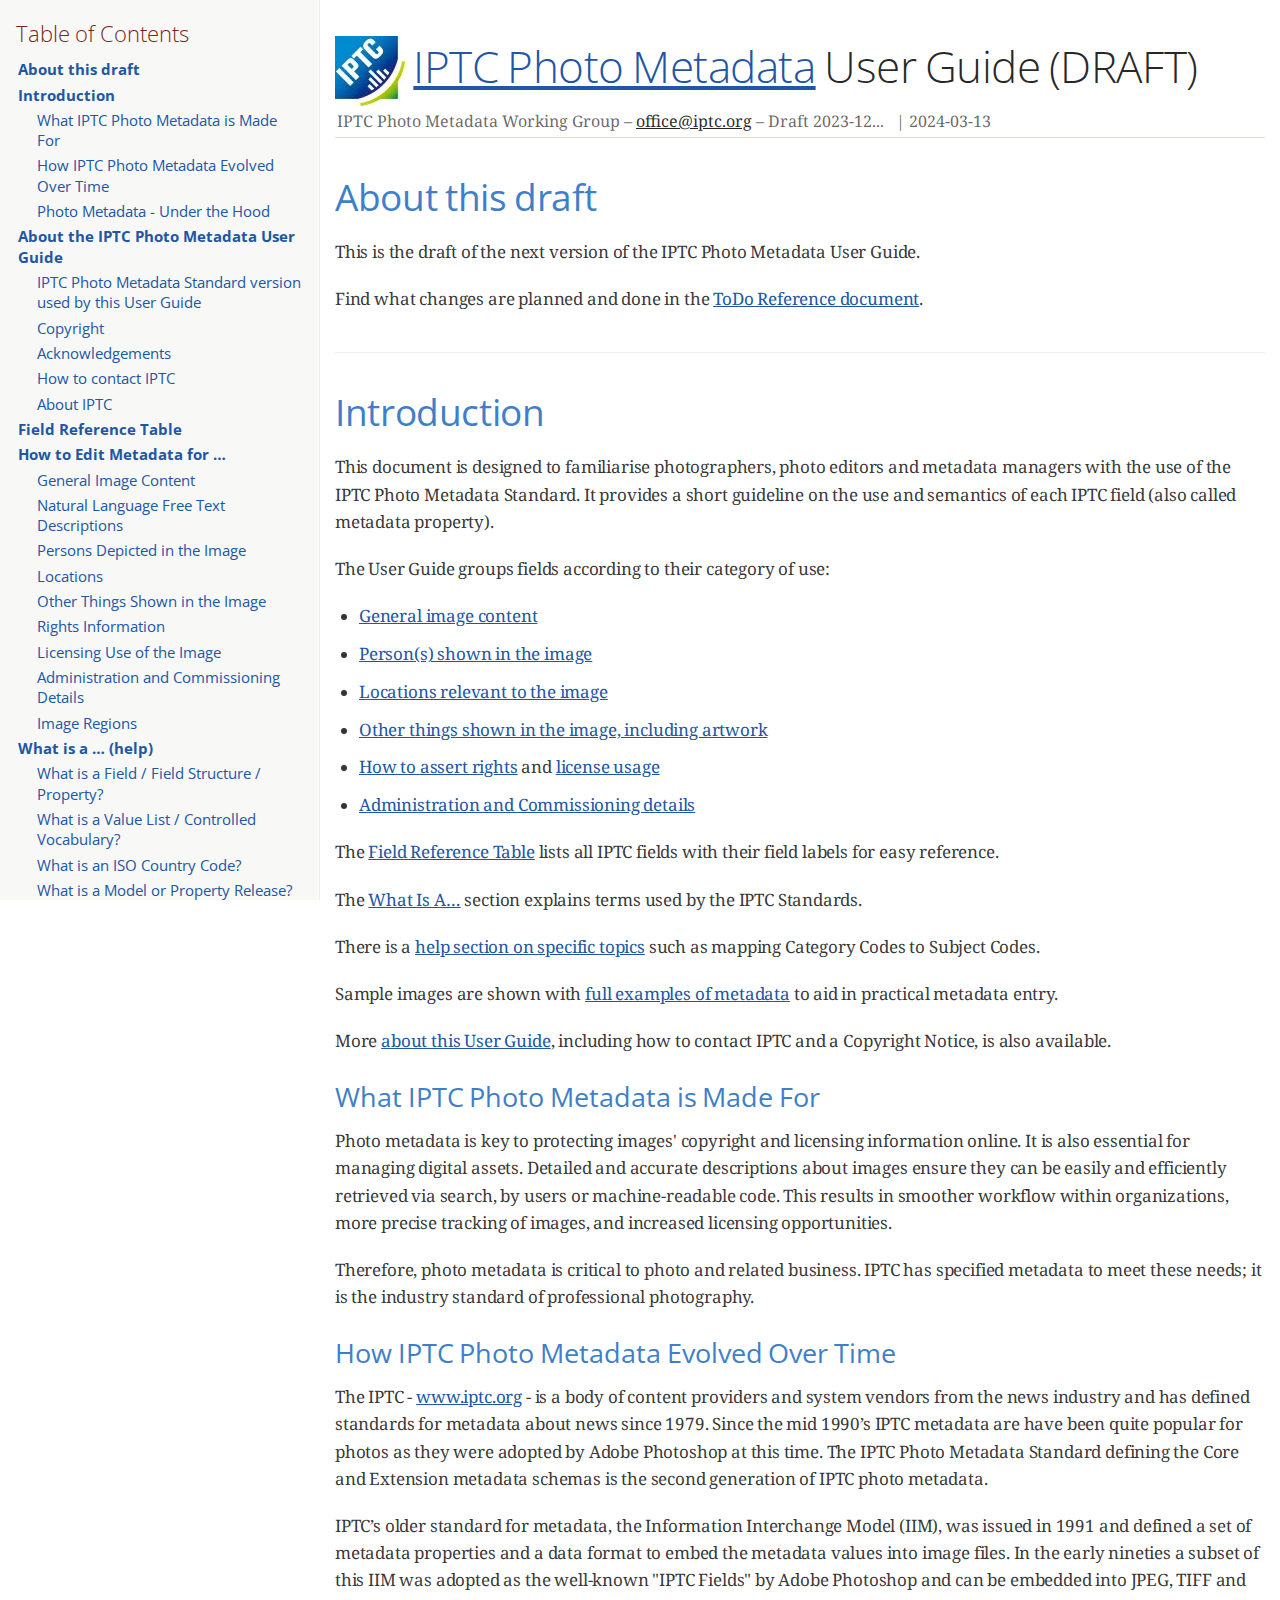
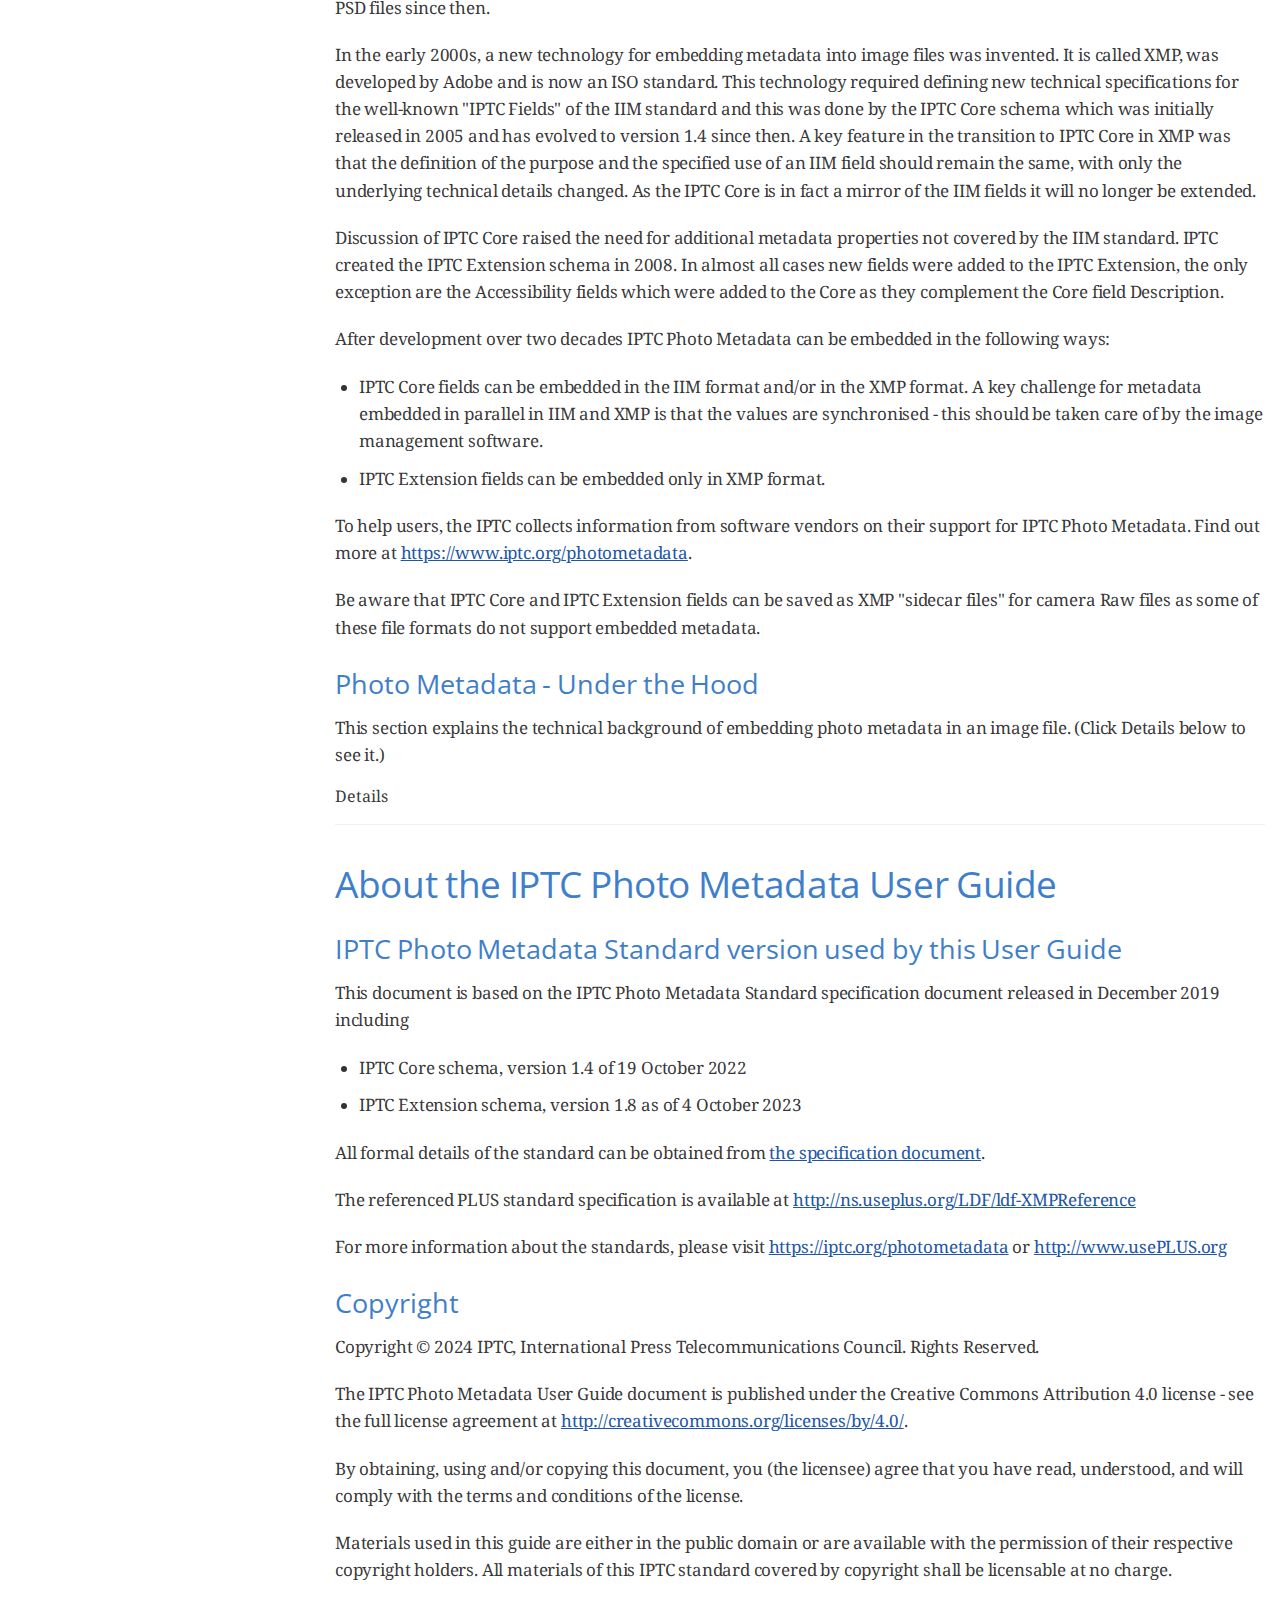
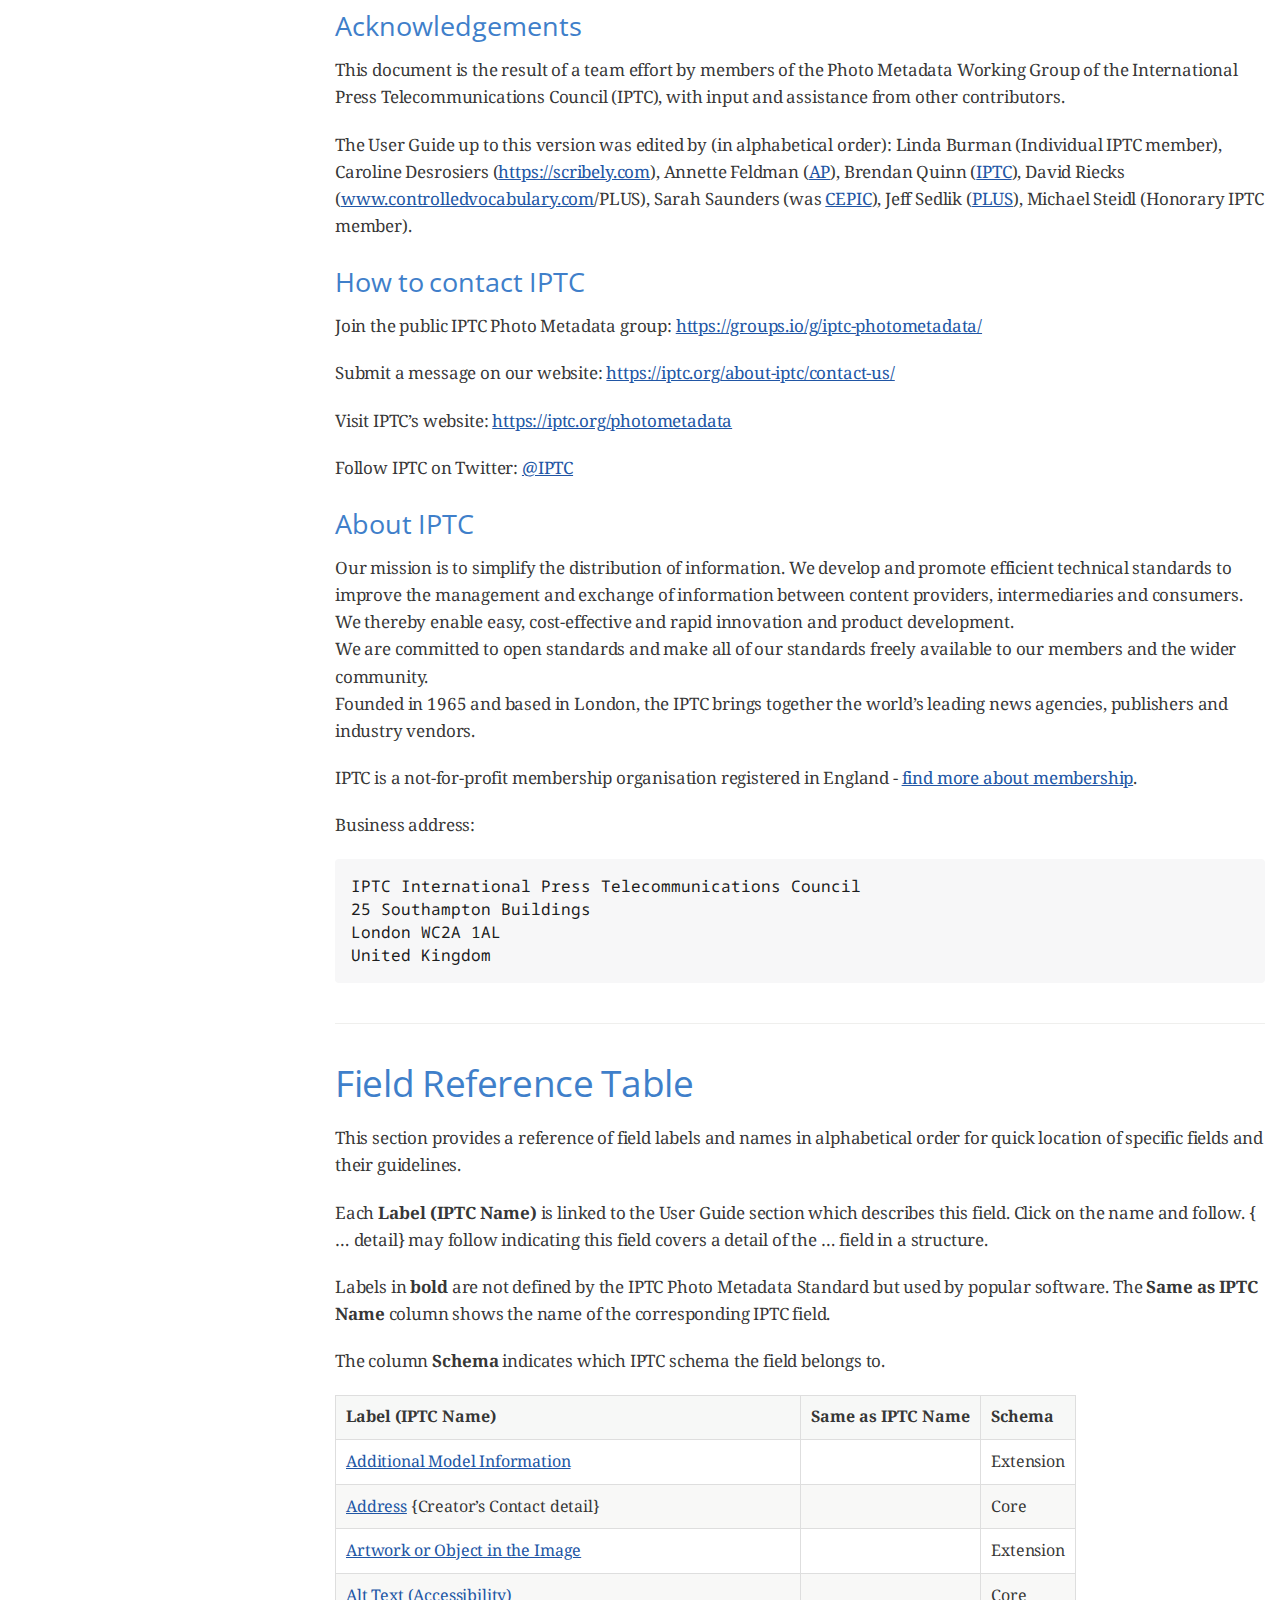
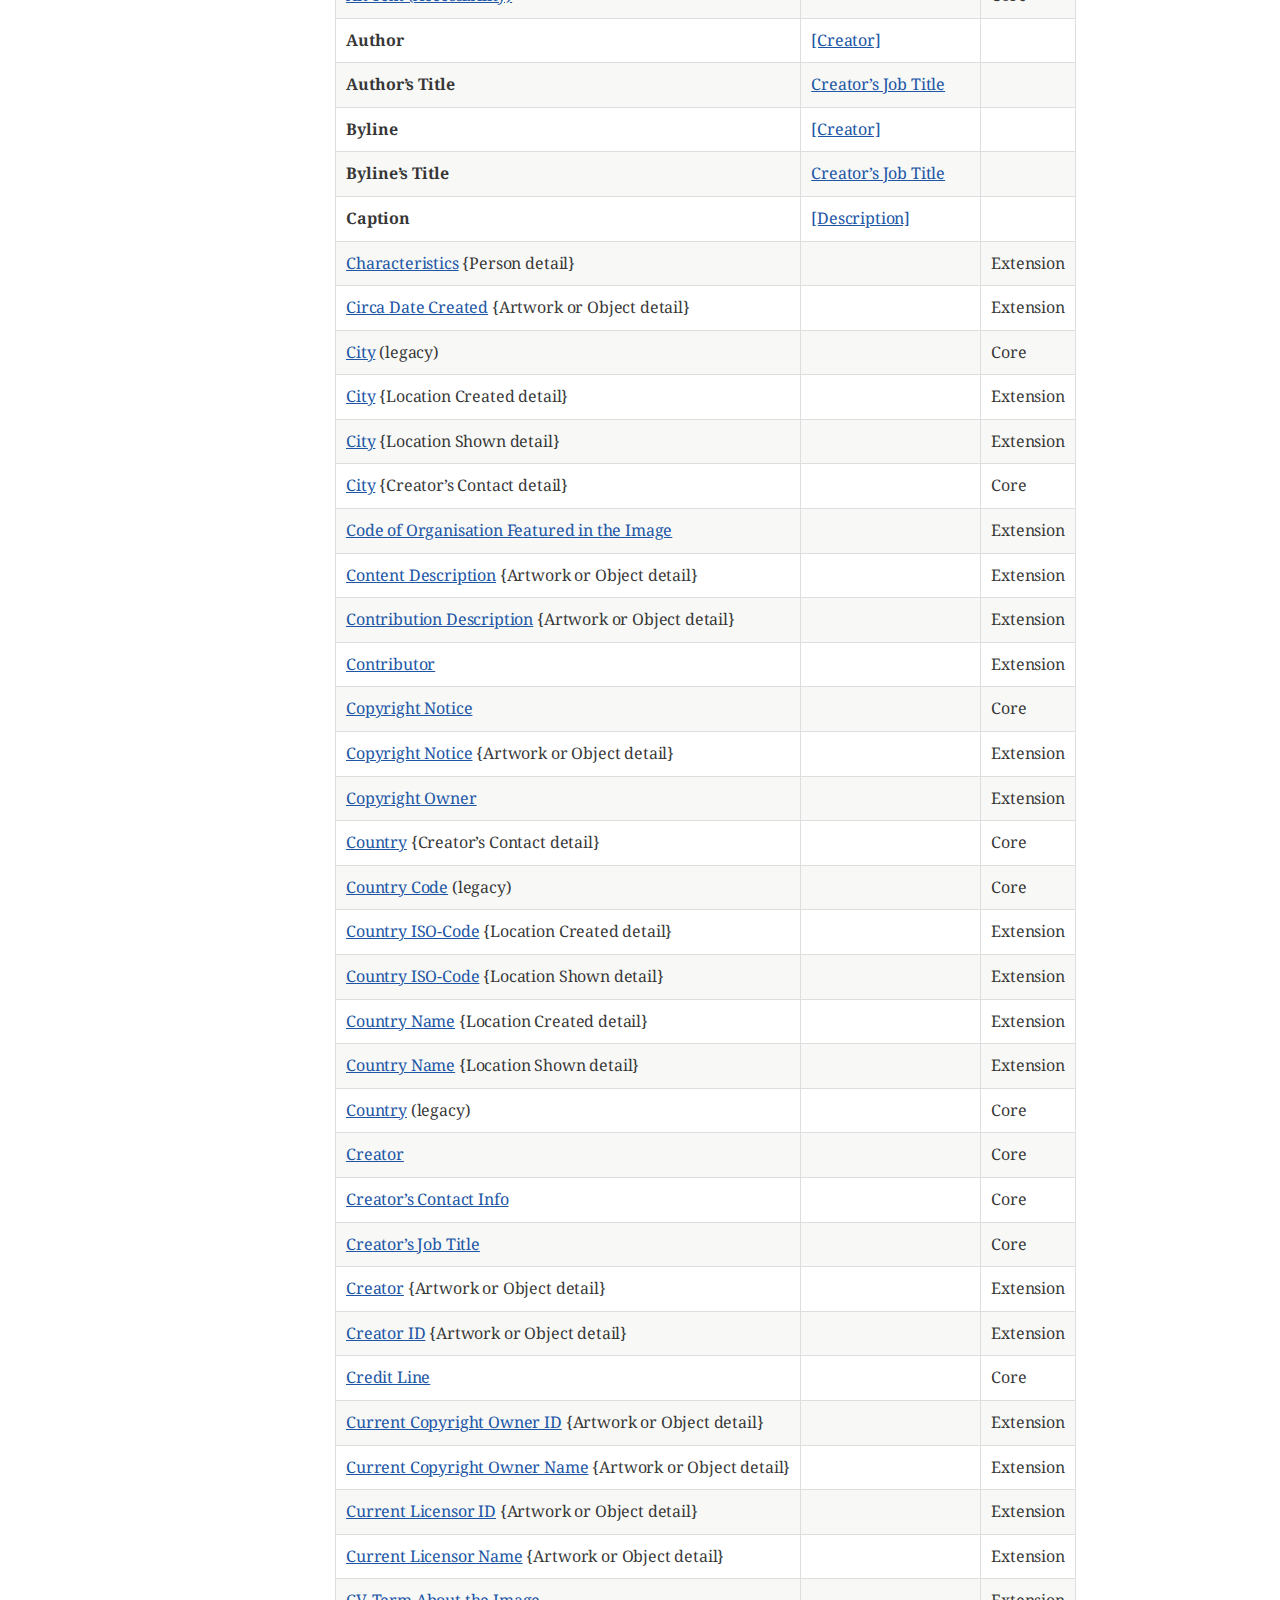
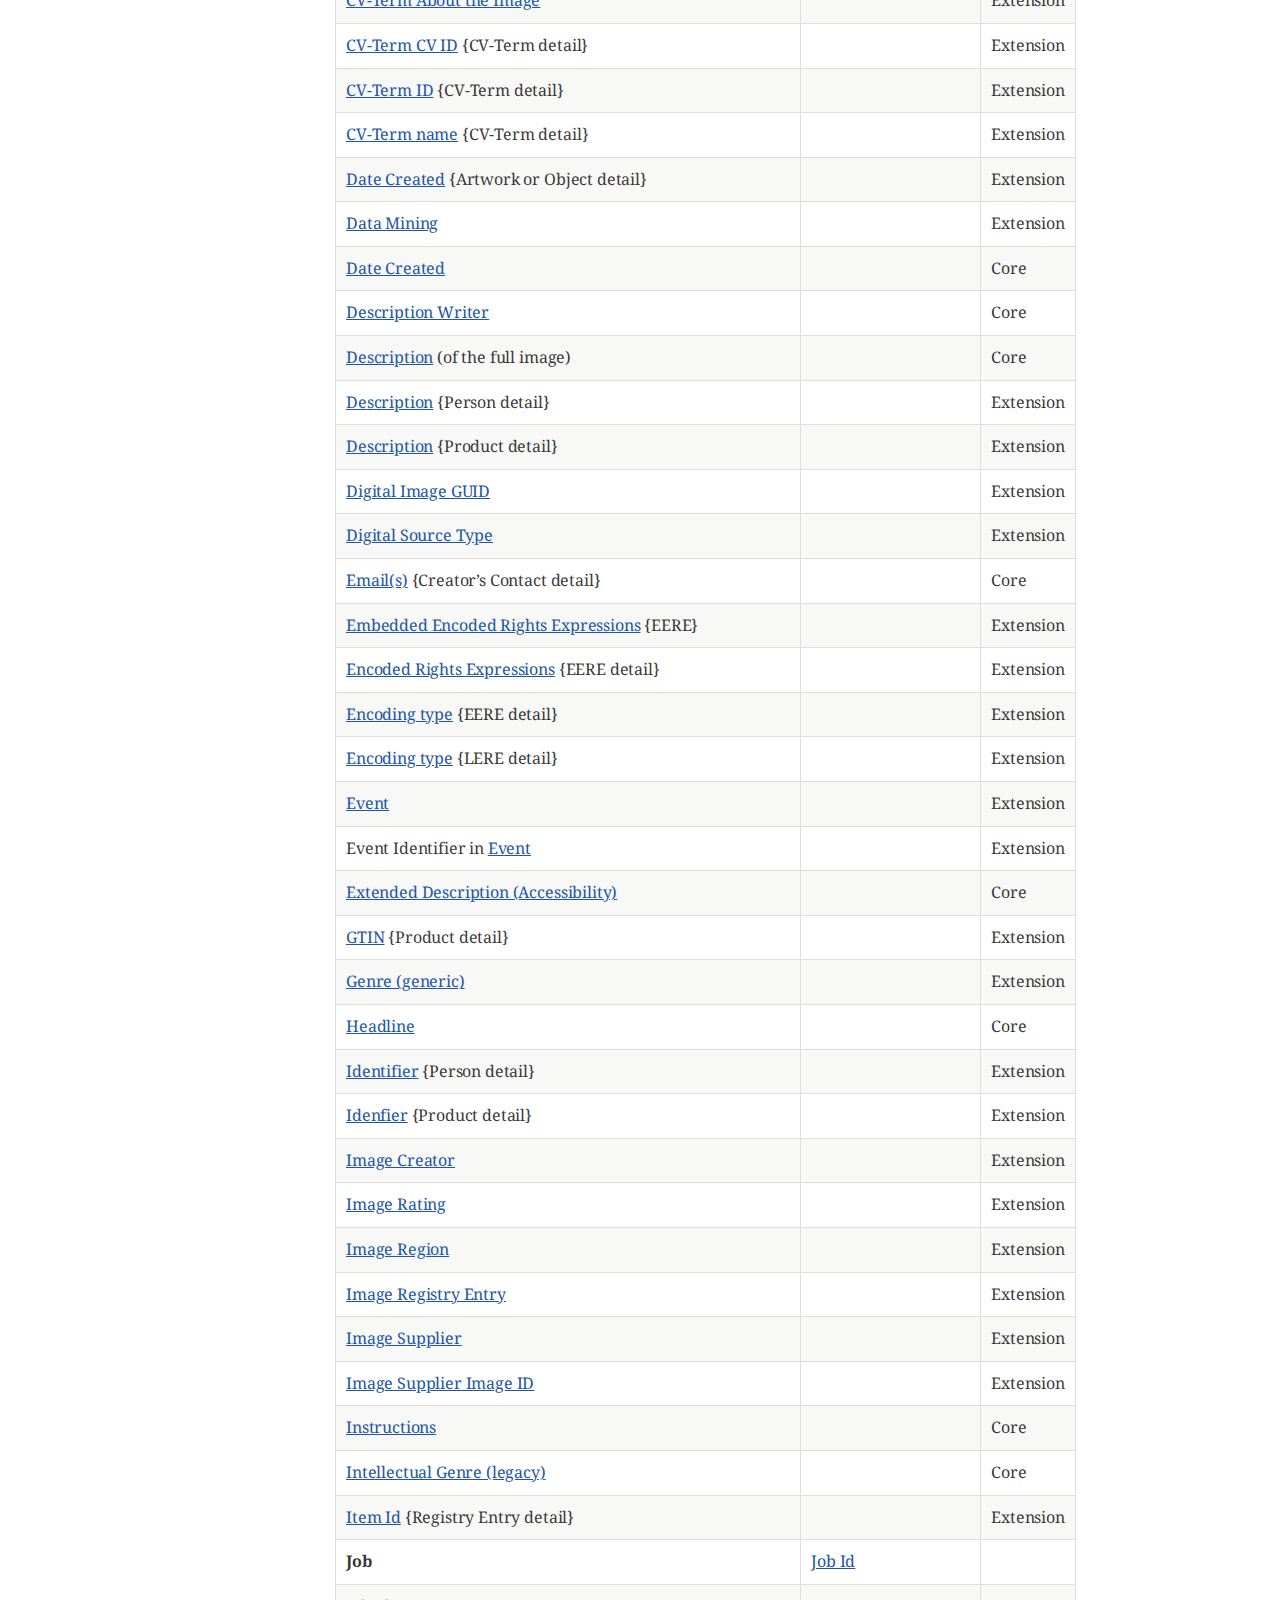
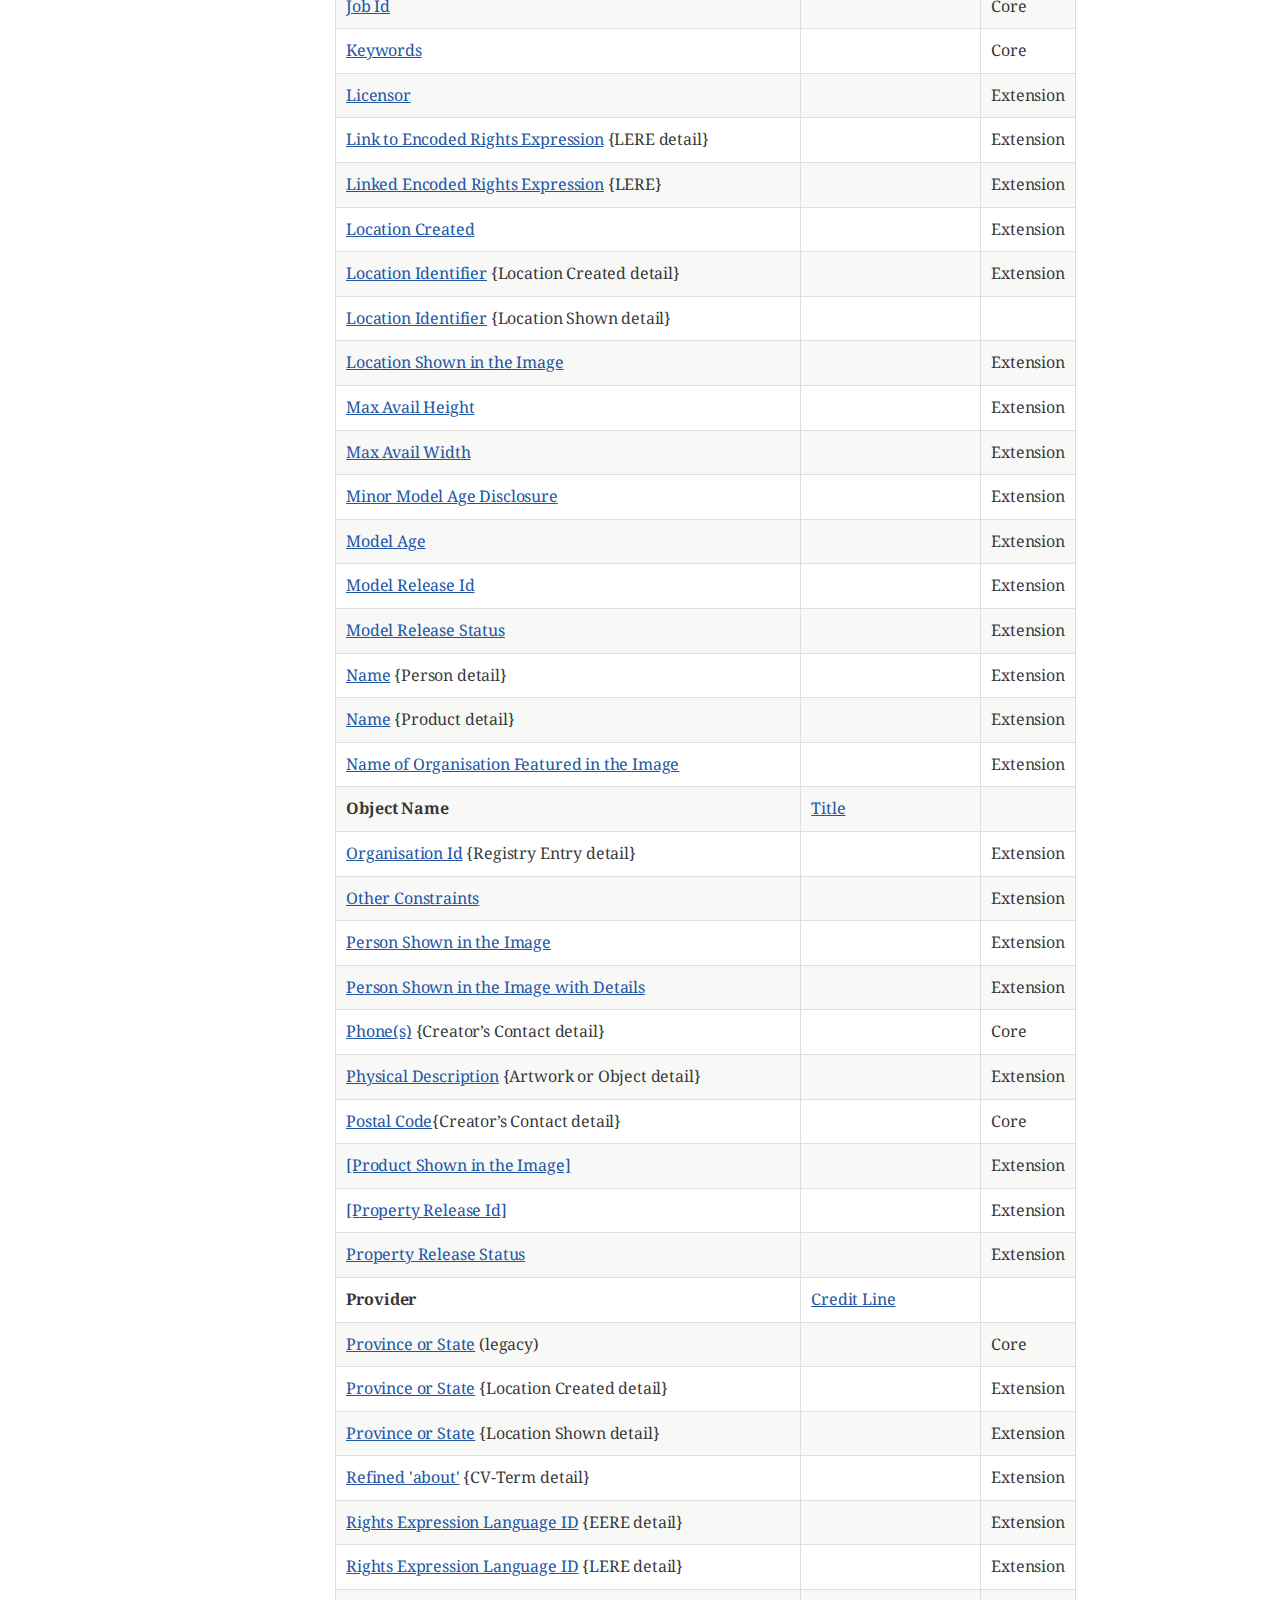
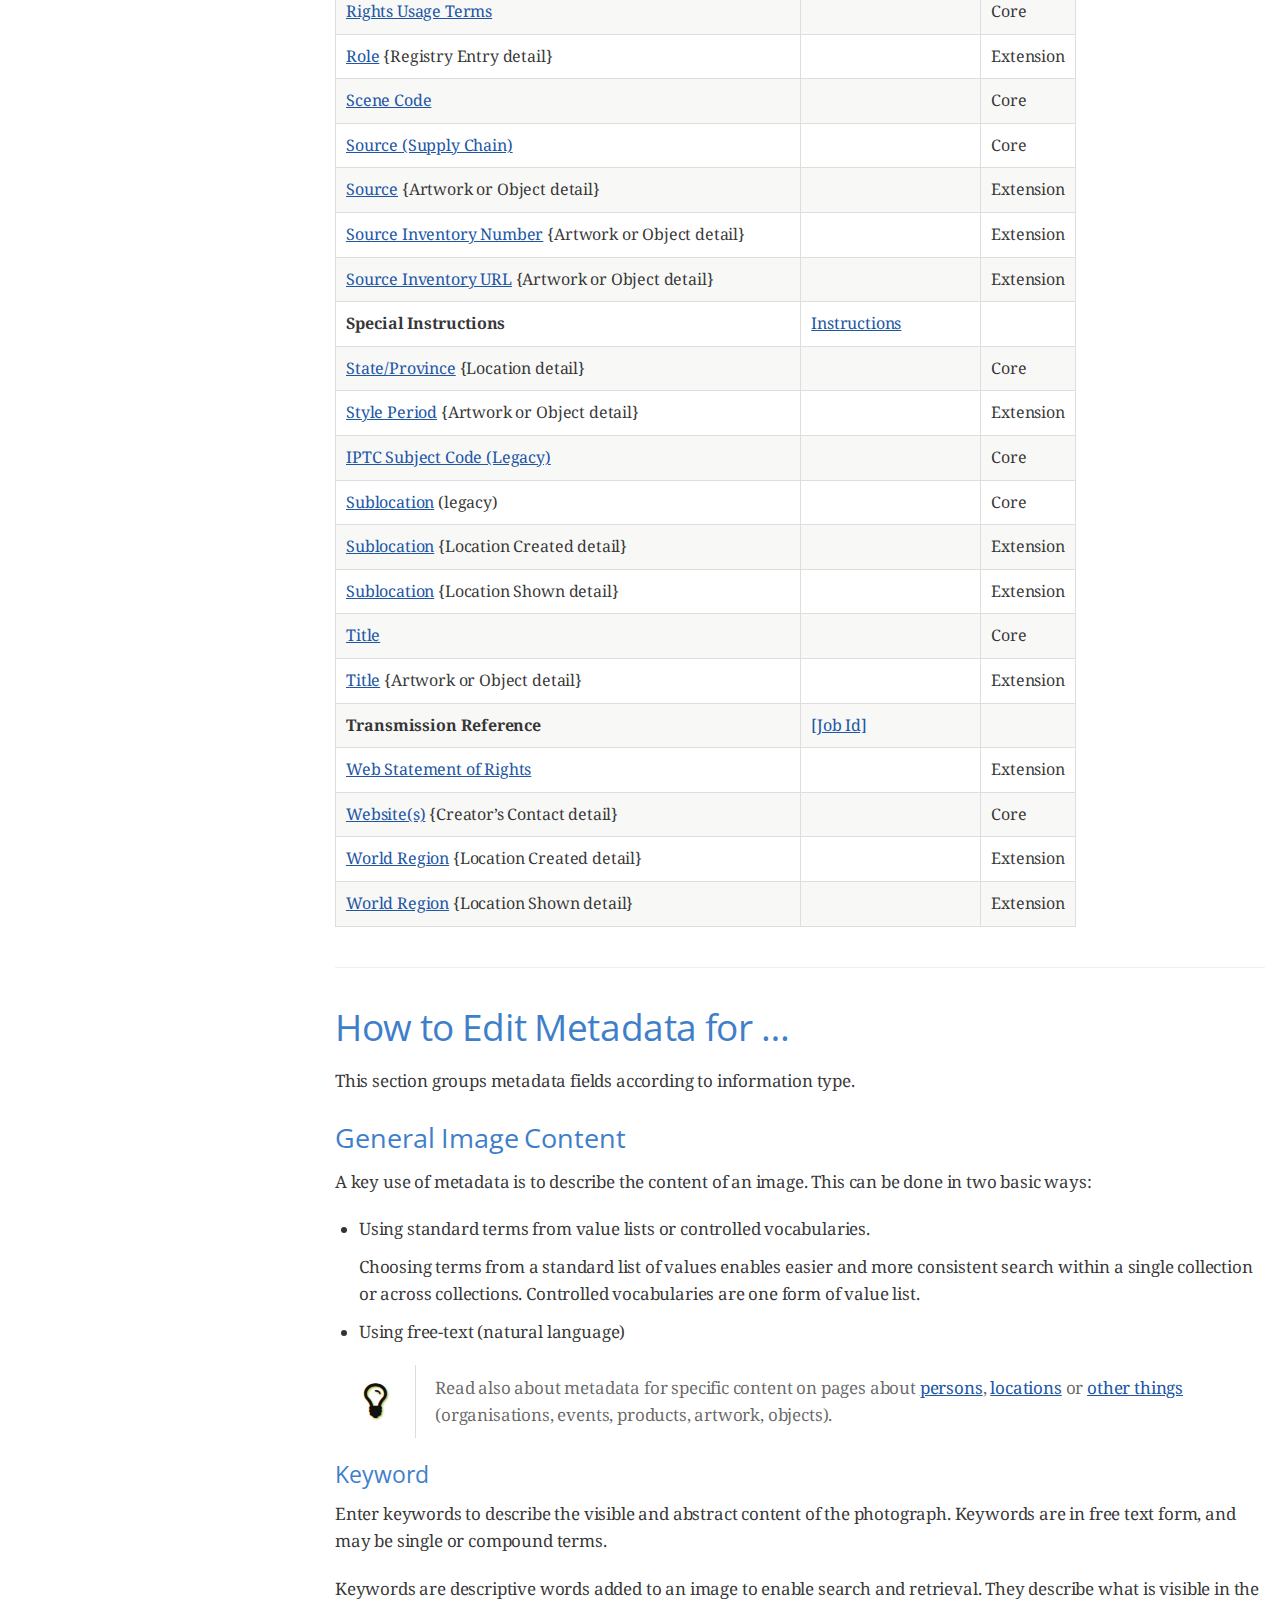
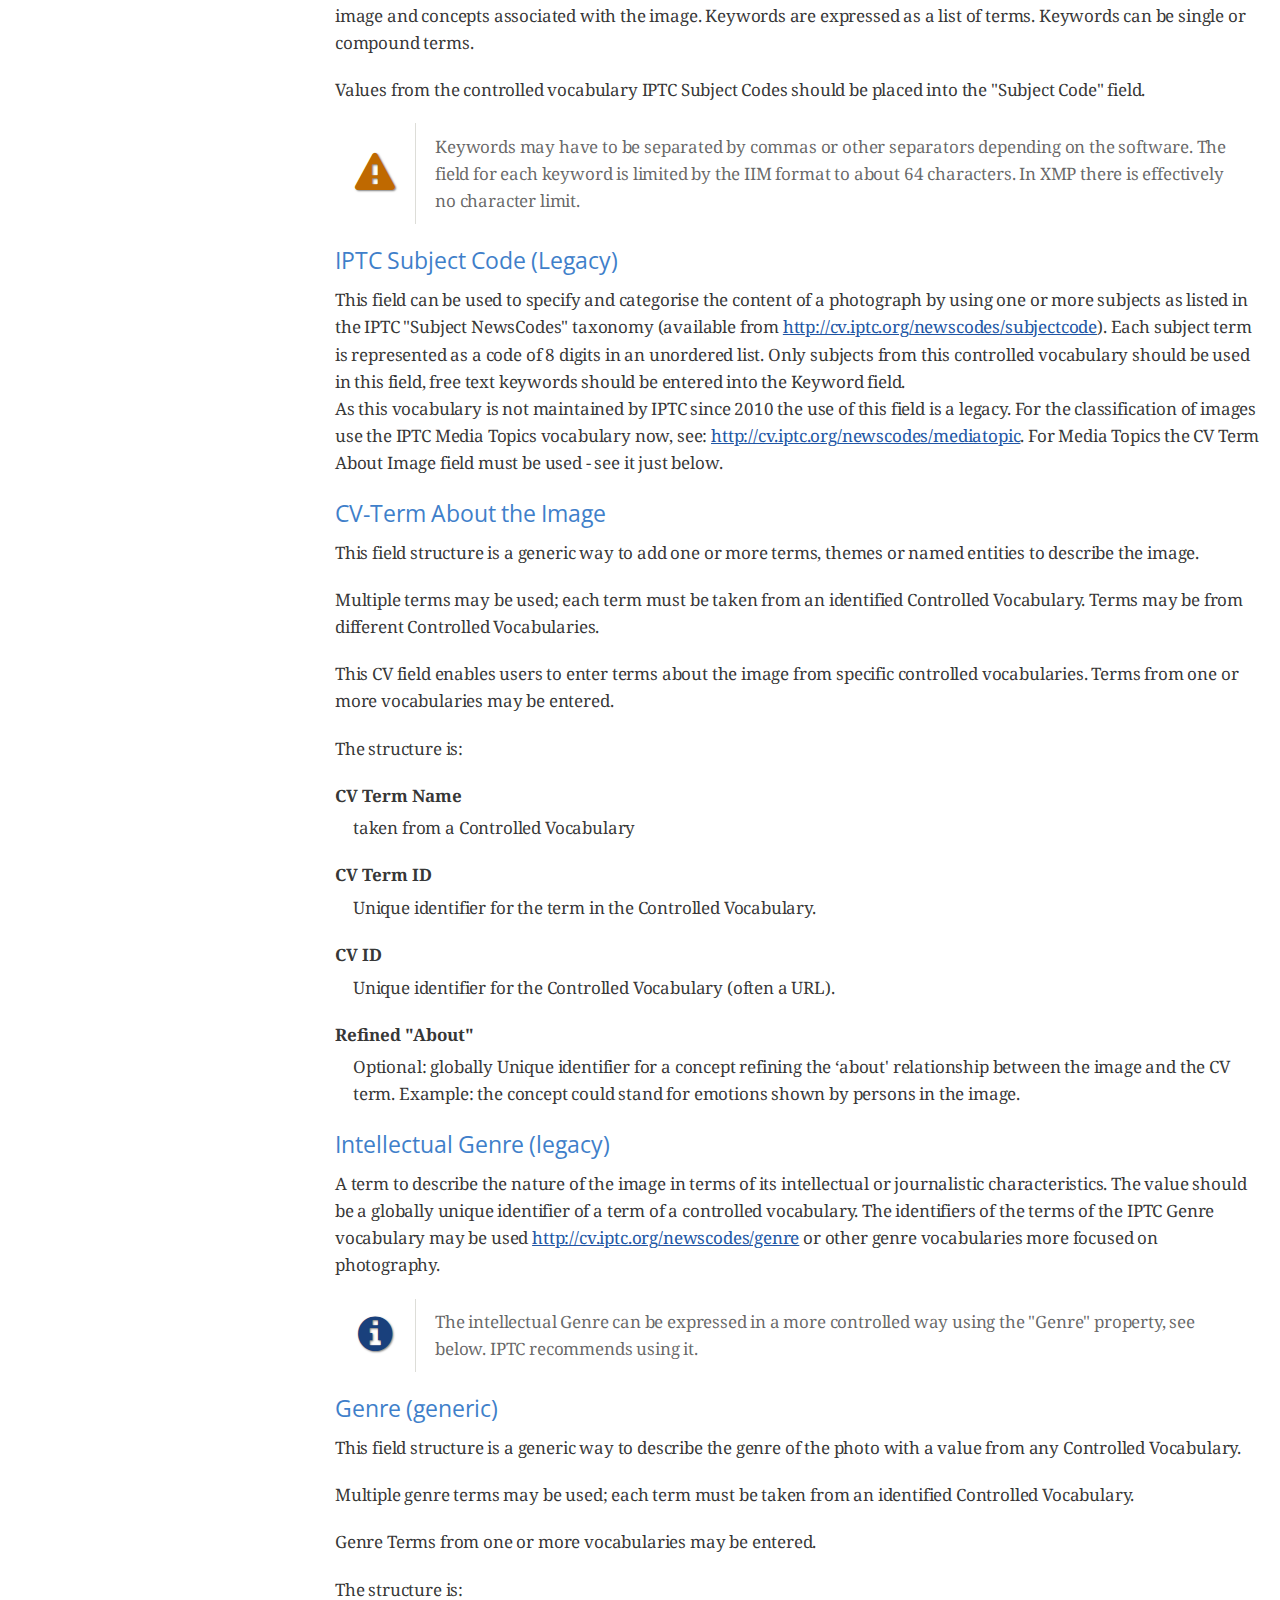
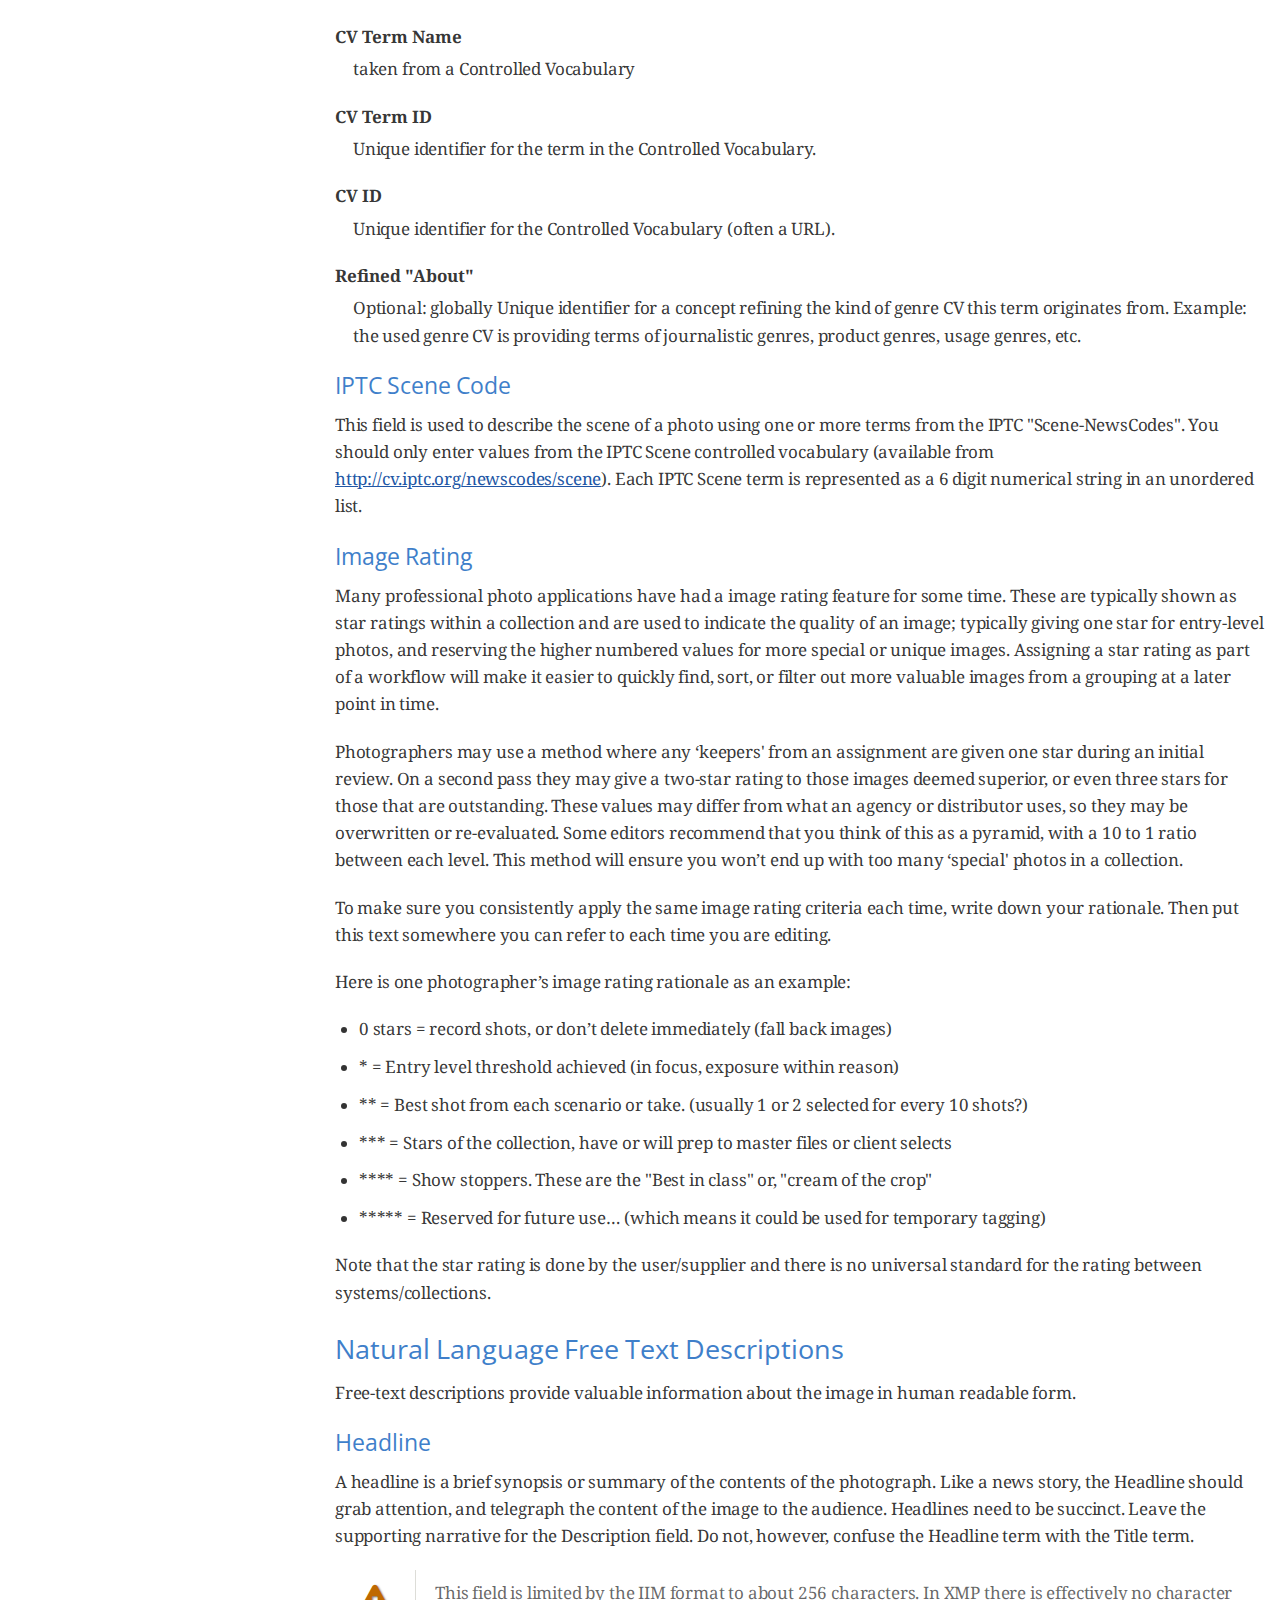
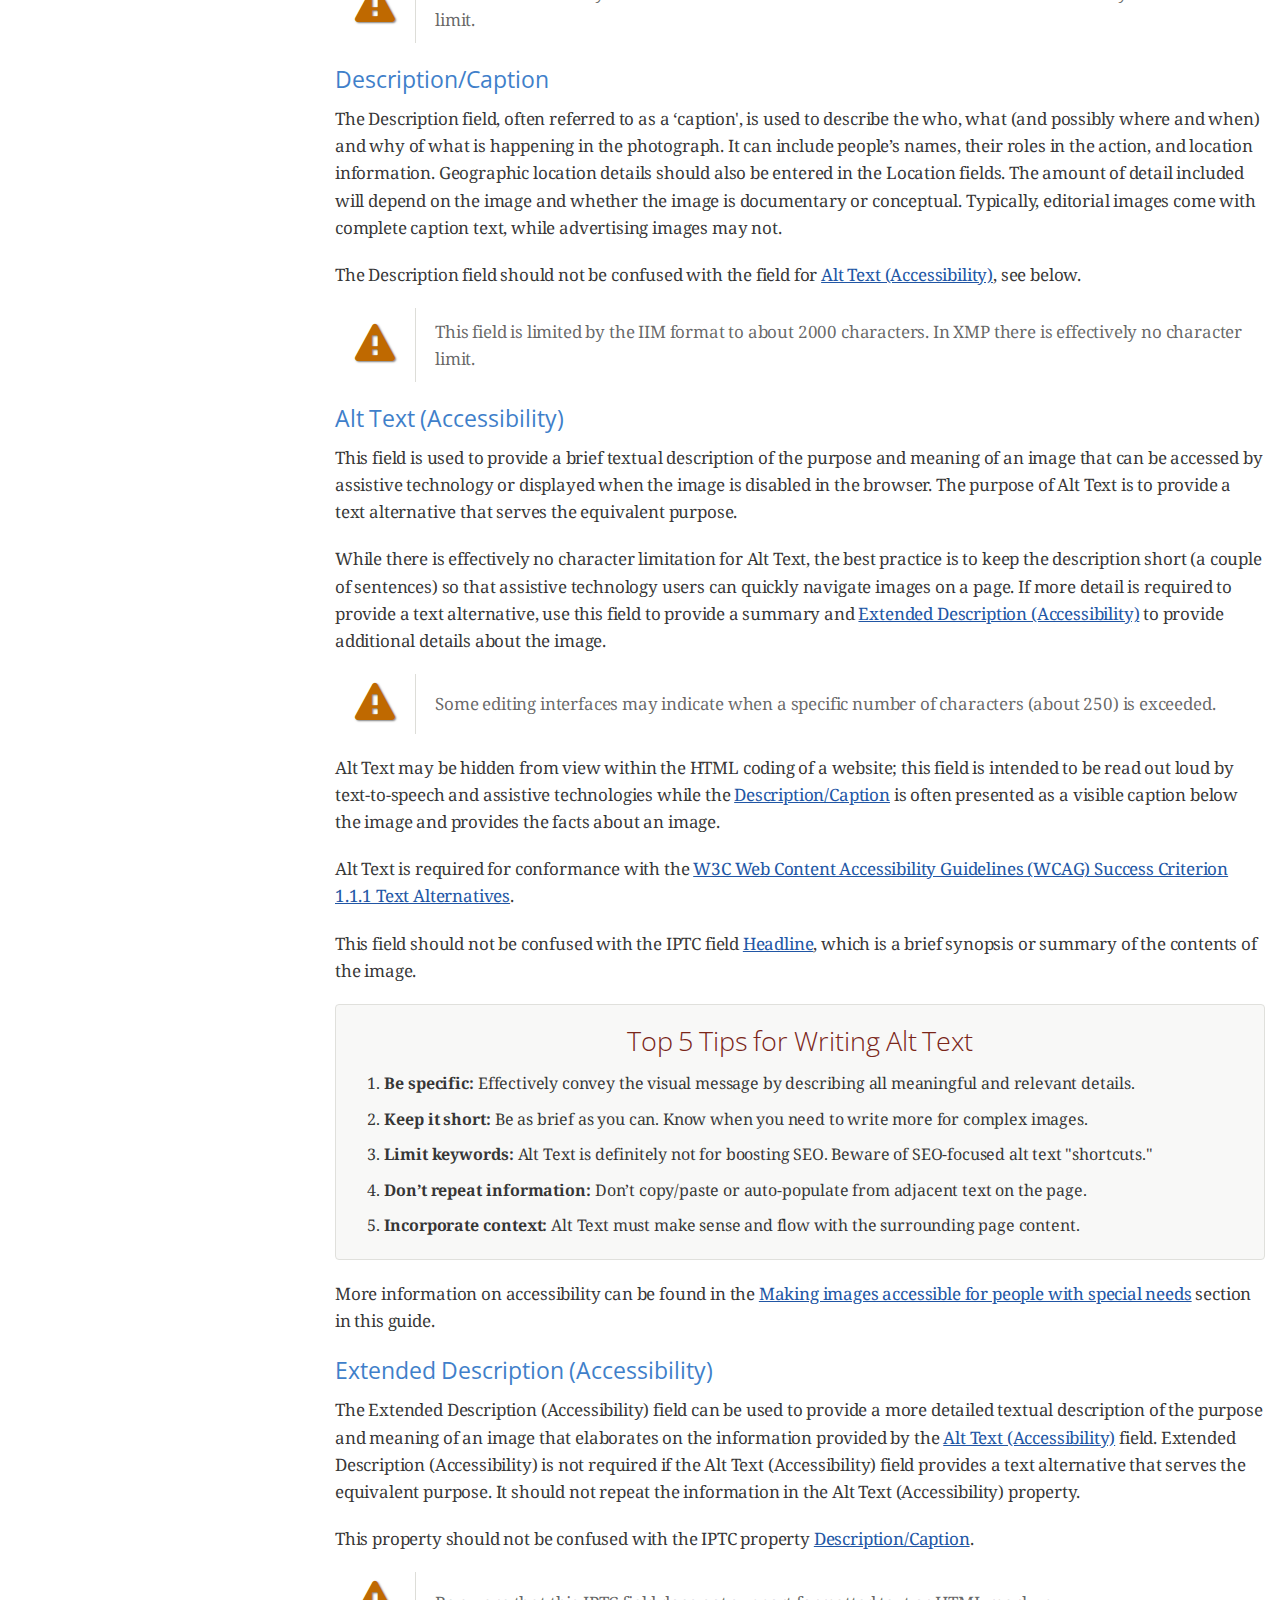
==== commit bc72d0fd: "update of 2024-03-13" ====
--- a/site/index.html
+++ b/site/index.html
@@ -838,7 +838,7 @@
 
 body.book.toc2.toc-left #header #toc.toc2 ul.sectlevel2 li a {font-weight: normal;} 
-/* v 02bis, 2023-11 MS */+/* v 03, 2023-11 MS: emphasise headlines with a link */ 
 h2>a.link, h3>a.link, h4>a.link { font-weight: bolder; } 
@@ -853,7 +853,7 @@
 <span id="author" class="author">IPTC Photo Metadata Working Group</span><br>
 <span id="email" class="email"><a href="mailto:office@iptc.org">office@iptc.org</a></span><br>
 <span id="revnumber">draft 2023-12... </span>
-<br><span id="revremark">2024-03-06</span>
+<br><span id="revremark">2024-03-13</span>
 </div>
 <div id="toc" class="toc2">
 <div id="toctitle">Table of Contents</div>
@@ -1583,7 +1583,7 @@
 <td class="tableblock halign-left valign-top"><p class="tableblock">Core</p></td>
 </tr>
 <tr>
-<td class="tableblock halign-left valign-top"><p class="tableblock"><a href="#_intellectual_genre">Intellectual Genre</a></p></td>
+<td class="tableblock halign-left valign-top"><p class="tableblock"><a href="#_intellectual_genre_legacy">Intellectual Genre (legacy)</a></p></td>
 <td class="tableblock halign-left valign-top"></td>
 <td class="tableblock halign-left valign-top"><p class="tableblock">Core</p></td>
 </tr>
@@ -1954,7 +1954,7 @@
 <h4 id="_iptc_subject_code_legacy"><a class="anchor" href="#_iptc_subject_code_legacy"></a><a class="link" href="#_iptc_subject_code_legacy">IPTC Subject Code (Legacy)</a></h4>
 <div class="paragraph">
 <p>This field can be used to specify and categorise the content of a photograph by using one or more subjects as listed in the IPTC "Subject NewsCodes" taxonomy (available from <a href="http://cv.iptc.org/newscodes/subjectcode" class="bare">http://cv.iptc.org/newscodes/subjectcode</a>). Each subject term is represented as a code of 8 digits in an unordered list. Only subjects from this controlled vocabulary should be used in this field, free text keywords should be entered into the Keyword field.<br>
-As this vocabulary is not maintained by IPTC since 2010 the use of this field is a legacy. For the classification of images use the IPTC Media Topics vocabulary now, see: <a href="http://cv.iptc.org/newscodes/mediatopic" class="bare">http://cv.iptc.org/newscodes/mediatopic</a>. For the Media Topics the CV Term About Image field must be used - see it just below.</p>
+As this vocabulary is not maintained by IPTC since 2010 the use of this field is a legacy. For the classification of images use the IPTC Media Topics vocabulary now, see: <a href="http://cv.iptc.org/newscodes/mediatopic" class="bare">http://cv.iptc.org/newscodes/mediatopic</a>. For Media Topics the CV Term About Image field must be used - see it just below.</p>
 </div>
 </div>
 <div class="sect3">
@@ -1993,15 +1993,27 @@
 </div>
 </div>
 <div class="sect3">
-<h4 id="_intellectual_genre"><a class="anchor" href="#_intellectual_genre"></a><a class="link" href="#_intellectual_genre">Intellectual Genre</a></h4>
-<div class="paragraph">
-<p>Globally unique identifier for controlled terms to describe the genre of the photo. The identifiers of the terms of the IPTC Genre vocabulary may be used <a href="http://cv.iptc.org/newscodes/genre" class="bare">http://cv.iptc.org/newscodes/genre</a> or other genre vocabularies more focused on photography.</p>
+<h4 id="_intellectual_genre_legacy"><a class="anchor" href="#_intellectual_genre_legacy"></a><a class="link" href="#_intellectual_genre_legacy">Intellectual Genre (legacy)</a></h4>
+<div class="paragraph">
+<p>A term to describe the nature of the image in terms of its intellectual or journalistic characteristics. The value should be a globally unique identifier of a term of a controlled vocabulary. The identifiers of the terms of the IPTC Genre vocabulary may be used <a href="http://cv.iptc.org/newscodes/genre" class="bare">http://cv.iptc.org/newscodes/genre</a> or other genre vocabularies more focused on photography.</p>
+</div>
+<div class="admonitionblock note">
+<table>
+<tr>
+<td class="icon">
+<i class="fa icon-note" title="Note"></i>
+</td>
+<td class="content">
+The intellectual Genre can be expressed in a more controlled way using the "Genre" property, see below. IPTC recommends using it.
+</td>
+</tr>
+</table>
 </div>
 </div>
 <div class="sect3">
 <h4 id="_genre_generic"><a class="anchor" href="#_genre_generic"></a><a class="link" href="#_genre_generic">Genre (generic)</a></h4>
 <div class="paragraph">
-<p>This field structure is a generic way to describe the genre of the photo with a value from any Controlled Vocabulary. (The Intellectual Genre actively supports only the use of an IPTC vocabulary.)</p>
+<p>This field structure is a generic way to describe the genre of the photo with a value from any Controlled Vocabulary.</p>
 </div>
 <div class="paragraph">
 <p>Multiple genre terms may be used; each term must be taken from an identified Controlled Vocabulary.</p>
@@ -2413,7 +2425,19 @@
 <div class="sect3">
 <h4 id="_model_release_identifiers"><a class="anchor" href="#_model_release_identifiers"></a><a class="link" href="#_model_release_identifiers">Model Release Identifier(s)</a></h4>
 <div class="paragraph">
-<p>Use this field for the ID of each available Model Release document. Be sure to give a unique number or name to all releases (both model and property), and record that information in this field. If you don&#8217;t already include an ID name/number on your releases, consider adding one as this will make it easier to cross reference.</p>
+<p>Use this field to indicate the ID of each available Model Release document. Be sure to give a unique number or name to all releases, and record that information in this field. If you don&#8217;t already include an ID name/number on your releases, consider adding one as this will make it easier to cross reference.</p>
+</div>
+<div class="admonitionblock tip">
+<table>
+<tr>
+<td class="icon">
+<i class="fa icon-tip" title="Tip"></i>
+</td>
+<td class="content">
+Read about Property Releases in the section about Rights Information.
+</td>
+</tr>
+</table>
 </div>
 </div>
 </div>
@@ -2455,7 +2479,7 @@
 <dd>
 <p>The name of the city or town or nearest human settlement such as village.  If there is no data for ‘city', leave the field blank and enter details in sublocation and other fields in the hierarchy.</p>
 </dd>
-<dt class="hdlist1">State/Province </dt>
+<dt class="hdlist1">State/Province</dt>
 <dd>
 <p>The name of the State or Province or other sub-region of a country. Use of the full name, rather than the abbreviation, is advisable for international audiences.</p>
 </dd>
@@ -2481,10 +2505,69 @@
 <i class="fa icon-warning" title="Warning"></i>
 </td>
 <td class="content">
-The location fields are limited by the IIM format to about 32 characters. In XMP there is effectively no character limit.
-</td>
-</tr>
-</table>
+The location fields above are limited by the IIM format to about 32 characters. In XMP there is effectively no character limit.
+</td>
+</tr>
+</table>
+</div>
+<div class="paragraph">
+<p>The <strong>IPTC Extension schema structure</strong> used for Location Created and Location Show has these <strong>additional fields</strong>:</p>
+</div>
+<div class="dlist">
+<dl>
+<dt class="hdlist1">GPS-Latitude and GPS-Longitude</dt>
+<dd>
+<p>These fields take the latitude and the longitude of the location. How to write down the values depends on the user interface of your software. The generic rules are:</p>
+<div class="ulist">
+<ul>
+<li>
+<p>a numeric value for the degrees, for the minutes and for the seconds can be used. The seconds may a decimal value.</p>
+</li>
+<li>
+<p>OR a decimal value can be used: the integer part represents the degrees, the fractional part the minutes and seconds.</p>
+</li>
+<li>
+<p>East or west of the 0-degree meridian:</p>
+<div class="ulist">
+<ul>
+<li>
+<p>Variant 1: east: a positive longitude value; west: a negative longitude value</p>
+</li>
+<li>
+<p>Variant 2: A single character field with values like E(ast) and W(est)</p>
+</li>
+</ul>
+</div>
+</li>
+<li>
+<p>North or south of the equator:</p>
+<div class="ulist">
+<ul>
+<li>
+<p>Variant 1: north: a positive latitude value, south: a negative latitude value</p>
+</li>
+<li>
+<p>Variant 2: As single character field with values like N(orth) and S(outh)</p>
+</li>
+</ul>
+</div>
+</li>
+</ul>
+</div>
+</dd>
+<dt class="hdlist1">GPS-Altitude</dt>
+<dd>
+<p>The altitude of the location above or below sea level using the unit metres, expressed as decimal value. An altitude below sea level is expressed by a negative value by the user interface of a majority of software, a single character field may be used as alternative.</p>
+</dd>
+<dt class="hdlist1">Name</dt>
+<dd>
+<p>Full name of the location. Using it helps if the location as a well known name like "Buckingham Palast", "Grand Canyon" or "Suez Canal".</p>
+</dd>
+<dt class="hdlist1">Identifier</dt>
+<dd>
+<p>Globally unique identifier of this location. Can be taken e.g. from Wikidata: <a href="http://www.wikidata.org/entity/Q899" class="bare">http://www.wikidata.org/entity/Q899</a> identifies the Suez Canal.</p>
+</dd>
+</dl>
 </div>
 <div class="sect3">
 <h4 id="_location_originallegacy"><a class="anchor" href="#_location_originallegacy"></a><a class="link" href="#_location_originallegacy">Location (Original/Legacy)</a></h4>
@@ -2562,7 +2645,7 @@
 <div class="sect3">
 <h4 id="_product"><a class="anchor" href="#_product"></a><a class="link" href="#_product">Product</a></h4>
 <div class="paragraph">
-<p>The Product Shown field structure is used to describe one to many products depicted by the image. The <strong>name</strong> of the product and a textual <strong>description</strong> can be applied to the corresponding fields. To identify the product a single 14 digit <strong>GTIN</strong> (Global Trade Item Number) of the product should be applied to the GTIN field, GTIN-8 to GTIN-14 codes can be used too. For identifiers beyond GTIN the field <strong>Identifier</strong> can be used, multiple may be applied.</p>
+<p>The Product Shown field structure is used to describe one to many products depicted by the image. The <strong>name</strong> of the product and a textual <strong>description</strong> can be applied to the corresponding fields. To identify the product a single 14 digit <strong>GTIN</strong> (Global Trade Item Number) of the product should be applied to the GTIN field, GTIN-8 to GTIN-14 codes can be used too. For identifiers beyond GTIN the field <strong>Identifier</strong> can be used, multiple may be applied - it should be a globally unique identifier as used by semantic technology.</p>
 </div>
 </div>
 <div class="sect3">
@@ -2663,23 +2746,72 @@
 <i class="fa icon-tip" title="Tip"></i>
 </td>
 <td class="content">
-Read also the section about <a href="#_licensing_use_of_the_image">licensing the use of the image</a>.
-</td>
-</tr>
-</table>
-</div>
-<div class="admonitionblock note">
-<table>
-<tr>
-<td class="icon">
-<i class="fa icon-note" title="Note"></i>
-</td>
-<td class="content">
-Be aware that values assigned to rights-related metadata fields - including fields about licensing – of an image may be affected a) by laws and other regulations of the region in which the image is used, and b) by contracts applying to the image.
-</td>
-</tr>
-</table>
-</div>
+Read also the section about <a href="#_licensing_use_of_the_image">Licensing Use of the Image</a>.
+</td>
+</tr>
+</table>
+</div>
+<div class="sect3">
+<h4 id="_metadata_and_the_law"><a class="anchor" href="#_metadata_and_the_law"></a><a class="link" href="#_metadata_and_the_law">Metadata and the Law</a></h4>
+<div class="paragraph">
+<p>Be aware that values assigned to rights-related metadata fields - including fields about licensing – of an image may be affected</p>
+</div>
+<div class="ulist">
+<ul>
+<li>
+<p>by laws and other regulations of the region in which the image is used, and/or</p>
+</li>
+<li>
+<p>by contracts applying to the image.</p>
+</li>
+</ul>
+</div>
+<div class="paragraph">
+<p>These fields can be affected:</p>
+</div>
+<div class="ulist">
+<ul>
+<li>
+<p><a href="#_copyright_notice">Copyright Notice</a></p>
+</li>
+<li>
+<p><a href="#_credit_line">Credit Line</a></p>
+</li>
+<li>
+<p><a href="#_rights_usage_terms">Rights Usage Terms</a></p>
+</li>
+<li>
+<p><a href="#_copyright_owner">Copyright Owner</a></p>
+</li>
+<li>
+<p><a href="#_data_mining">Data Mining</a></p>
+</li>
+<li>
+<p><a href="#_other_constraints">Other Constraints</a></p>
+</li>
+<li>
+<p><a href="#_embedded_encoded_rights_expressions">Embedded Encoded Rights Expressions</a></p>
+</li>
+<li>
+<p><a href="#_linked_encoded_rights_expressions">Linked Encoded Rights Expressions</a></p>
+</li>
+<li>
+<p><a href="#_model_release_status">Model Release Status</a></p>
+</li>
+<li>
+<p><a href="#_property_release_status">Property Release Status</a></p>
+</li>
+<li>
+<p><a href="#_web_statement_of_rights">Web Statement of Rights</a></p>
+</li>
+<li>
+<p><a href="#_artwork_or_object_in_the_image">Artwork or Object in the Image</a>: Copyright Notice, Current Copyright Owner</p>
+</li>
+</ul>
+</div>
+</div>
+<div class="sect3">
+<h4 id="_creator_overview"><a class="anchor" href="#_creator_overview"></a><a class="link" href="#_creator_overview">Creator - overview</a></h4>
 <div class="paragraph">
 <p>The creator of the image as owner of rights can be identified by two fields:
 <a href="#_creator_free_text">Creator</a> a free text field for the name of the Creator and
@@ -2694,6 +2826,7 @@
 <div class="paragraph">
 <p>The Image Creator, Copyright Owner, Image Supplier and Licensor may be the same or different entities.</p>
 </div>
+</div>
 <div class="sect3">
 <h4 id="_creator_free_text"><a class="anchor" href="#_creator_free_text"></a><a class="link" href="#_creator_free_text">Creator (free text)</a></h4>
 <div class="paragraph">
@@ -2849,12 +2982,36 @@
 </tr>
 </table>
 </div>
+<div class="admonitionblock note">
+<table>
+<tr>
+<td class="icon">
+<i class="fa icon-note" title="Note"></i>
+</td>
+<td class="content">
+Values for this field may be overruled by agreement, law or policy. See <a href="#_metadata_and_the_law">Metadata and the Law</a>.
+</td>
+</tr>
+</table>
+</div>
 </div>
 <div class="sect3">
 <h4 id="_copyright_owner"><a class="anchor" href="#_copyright_owner"></a><a class="link" href="#_copyright_owner">Copyright Owner</a></h4>
 <div class="paragraph">
 <p>Indicate the owner or owners of the copyright in the image, using name and identifier. Note that Copyright Owner, Image Creator, Image Source and Licensor may be the same or different entities.</p>
 </div>
+<div class="admonitionblock note">
+<table>
+<tr>
+<td class="icon">
+<i class="fa icon-note" title="Note"></i>
+</td>
+<td class="content">
+Values for this field may be overruled by agreement, law or policy. See <a href="#_metadata_and_the_law">Metadata and the Law</a>.
+</td>
+</tr>
+</table>
+</div>
 </div>
 <div class="sect3">
 <h4 id="_credit_line"><a class="anchor" href="#_credit_line"></a><a class="link" href="#_credit_line">Credit Line</a></h4>
@@ -2898,6 +3055,18 @@
 </tr>
 </table>
 </div>
+<div class="admonitionblock note">
+<table>
+<tr>
+<td class="icon">
+<i class="fa icon-note" title="Note"></i>
+</td>
+<td class="content">
+Values for this field may be overruled by agreement, law or policy. See <a href="#_metadata_and_the_law">Metadata and the Law</a>.
+</td>
+</tr>
+</table>
+</div>
 </div>
 <div class="sect3">
 <h4 id="_source_supply_chain"><a class="anchor" href="#_source_supply_chain"></a><a class="link" href="#_source_supply_chain">Source (Supply Chain)</a></h4>
@@ -2932,8 +3101,7 @@
 <div class="sect3">
 <h4 id="_data_mining"><a class="anchor" href="#_data_mining"></a><a class="link" href="#_data_mining">Data Mining</a></h4>
 <div class="paragraph">
-<p>This field can be used to communicate permissions and prohibitions on the use of your images for data mining for the purpose of AI/ML training, generative AI/ML traning and more. It uses a standardised list of values, jointly developed by IPTC and the PLUS Coalition, see it below.<br>
-You can choose a single value for this field only; or you use a value for this field in combination with another field like the <a href="#_other_constraints">Other Constraints</a>, or the <a href="#_linked_encoded_rights_expressions">Linked  Encoded Rights Expression</a> field or <a href="#_embedded_encoded_rights_expressions">Embedded Encoded Rights Expressions</a> field. See the notes on this use below.</p>
+<p>Use this field to communicate whether data mining is prohibited or allowed either in general, for AI or Machine Learning purposes or for generative AI/ML purposes for your image. You can select one value from the standardised controlled list to express data mining permissions, constraints and prohibitions.</p>
 </div>
 <div class="admonitionblock note">
 <table>
@@ -2942,59 +3110,79 @@
 <i class="fa icon-note" title="Note"></i>
 </td>
 <td class="content">
-Please note that regional laws applying to an image may prohibit, constrain, or allow data mining for certain purposes (such as search indexing or research), and may overrule the value selected for this field. Similarly, the absence of a prohibition does not indicate that the asset owner grants permission for data mining or any other use of an image.
-</td>
-</tr>
-</table>
-</div>
-<div class="paragraph">
-<p>The identifier of one these terms can be applied as value to the Data Mining field:</p>
+Values for this field — such as those related to search indexing or research — may be overruled by agreement, law or policy. See <a href="#_metadata_and_the_law">Metadata and the Law</a>.
+</td>
+</tr>
+</table>
+</div>
+<div class="paragraph">
+<p>This field’s value must come from the PLUS Data Mining vocabulary, which is shown here:</p>
 </div>
 <div class="ulist">
 <ul>
 <li>
-<p><a href="http://ns.useplus.org/ldf/vocab/DMI-UNSPECIFIED" target="_blank" rel="noopener">Unspecified </a> - no prohibition defined<br>
-Identifier: <code><a href="http://ns.useplus.org/ldf/vocab/DMI-UNSPECIFIED" class="bare">http://ns.useplus.org/ldf/vocab/DMI-UNSPECIFIED</a></code></p>
-</li>
-<li>
-<p><a href="http://ns.useplus.org/ldf/vocab/DMI-ALLOWED" target="_blank" rel="noopener">Allowed </a> - any kind of data mining<br>
-Identifier: <code><a href="http://ns.useplus.org/ldf/vocab/DMI-ALLOWED" class="bare">http://ns.useplus.org/ldf/vocab/DMI-ALLOWED</a></code></p>
-</li>
-<li>
-<p><a href="http://ns.useplus.org/ldf/vocab/DMI-PROHIBITED-AIMLTRAINING" target="_blank" rel="noopener">Prohibited for AI/ML training </a><br>
-Identifier: <code><a href="http://ns.useplus.org/ldf/vocab/DMI-PROHIBITED-AIMLTRAINING" class="bare">http://ns.useplus.org/ldf/vocab/DMI-PROHIBITED-AIMLTRAINING</a></code></p>
-</li>
-<li>
-<p><a href="http://ns.useplus.org/ldf/vocab/DMI-PROHIBITED-GENAIMLTRAINING" target="_blank" rel="noopener">Prohibited for Generative AI/ML training </a><br>
-Identifier: <code><a href="http://ns.useplus.org/ldf/vocab/DMI-PROHIBITED-GENAIMLTRAINING" class="bare">http://ns.useplus.org/ldf/vocab/DMI-PROHIBITED-GENAIMLTRAINING</a></code></p>
-</li>
-<li>
-<p><a href="http://ns.useplus.org/ldf/vocab/DMI-PROHIBITED-EXCEPTSEARCHENGINEINDEXING" target="_blank" rel="noopener">Prohibited except for search engine indexing</a> - it permits only data mining by search engines available to the public to identify the URL for an image and its associated data, and prohibits all other uses<br>
-Identifier: <code><a href="http://ns.useplus.org/ldf/vocab/DMI-PROHIBITED-EXCEPTSEARCHENGINEINDEXING" class="bare">http://ns.useplus.org/ldf/vocab/DMI-PROHIBITED-EXCEPTSEARCHENGINEINDEXING</a></code></p>
-</li>
-<li>
-<p><a href="http://ns.useplus.org/ldf/vocab/DMI-PROHIBITED" target="_blank" rel="noopener">Prohibited </a> - any kind of data mining<br>
-Identifier: <code><a href="http://ns.useplus.org/ldf/vocab/DMI-PROHIBITED" class="bare">http://ns.useplus.org/ldf/vocab/DMI-PROHIBITED</a></code></p>
-</li>
-<li>
-<p><a href="http://ns.useplus.org/ldf/vocab/DMI-PROHIBITED-SEECONSTRAINT" target="_blank" rel="noopener">Prohibited, see Other Constraints </a> field - the <a href="#_other_constraints">Other Constraints</a> field should have a value<br>
-Identifier: <code><a href="http://ns.useplus.org/ldf/vocab/DMI-PROHIBITED-SEECONSTRAINT" class="bare">http://ns.useplus.org/ldf/vocab/DMI-PROHIBITED-SEECONSTRAINT</a></code></p>
-</li>
-<li>
-<p><a href="http://ns.useplus.org/ldf/vocab/DMI-PROHIBITED-SEEEMBEDDEDRIGHTSEXPR" target="_blank" rel="noopener">Prohibited, see Embedded Encoded Rights Expression </a> field - the <a href="#_embedded_encoded_rights_expressions">Embedded Encoded Rights Expressions</a> field should have a value<br>
-Identifier: <code><a href="http://ns.useplus.org/ldf/vocab/DMI-PROHIBITED-SEEEMBEDDEDRIGHTSEXPR" class="bare">http://ns.useplus.org/ldf/vocab/DMI-PROHIBITED-SEEEMBEDDEDRIGHTSEXPR</a></code></p>
-</li>
-<li>
-<p><a href="http://ns.useplus.org/ldf/vocab/DMI-PROHIBITED-SEELINKEDRIGHTSEXPR" target="_blank" rel="noopener">Prohibited, see Linked Encoded Rights Expression </a> field - the <a href="#_linked_encoded_rights_expressions">Linked Encoded Rights Expression</a> field should have a value<br>
-Identifier: <code><a href="http://ns.useplus.org/ldf/vocab/DMI-PROHIBITED-SEELINKEDRIGHTSEXPR" class="bare">http://ns.useplus.org/ldf/vocab/DMI-PROHIBITED-SEELINKEDRIGHTSEXPR</a></code></p>
+<p>Name: Unspecified – no prohibition defined<br>
+Identifier: <a href="http://ns.useplus.org/ldf/vocab/DMI-UNSPECIFIED" class="bare">http://ns.useplus.org/ldf/vocab/DMI-UNSPECIFIED</a></p>
+</li>
+<li>
+<p>Name: Allowed<br>
+Identifier: <a href="http://ns.useplus.org/ldf/vocab/DMI-ALLOWED" class="bare">http://ns.useplus.org/ldf/vocab/DMI-ALLOWED</a></p>
+</li>
+<li>
+<p>Name: Prohibited for AI/ML training<br>
+Identifier: <a href="http://ns.useplus.org/ldf/vocab/DMI-PROHIBITED-AIMLTRAINING" class="bare">http://ns.useplus.org/ldf/vocab/DMI-PROHIBITED-AIMLTRAINING</a></p>
+</li>
+<li>
+<p>Name: Prohibited for Generative AI/ML training<br>
+Identifier: <a href="http://ns.useplus.org/ldf/vocab/DMI-PROHIBITED-GENAIMLTRAINING" class="bare">http://ns.useplus.org/ldf/vocab/DMI-PROHIBITED-GENAIMLTRAINING</a></p>
+</li>
+<li>
+<p>Name: Prohibited except for search engine indexing<br>
+<strong>Note</strong>: This prohibition only permits data mining by search engines available to the public to identify the URL for an asset and its associated data (for the purpose of assisting the public in navigating to the URL for the asset), and prohibits all other uses, such as AI/ML training.<br>
+Identifier: <a href="http://ns.useplus.org/ldf/vocab/DMI-PROHIBITED-EXCEPTSEARCHENGINEINDEXING" class="bare">http://ns.useplus.org/ldf/vocab/DMI-PROHIBITED-EXCEPTSEARCHENGINEINDEXING</a></p>
+</li>
+<li>
+<p>Name: Prohibited<br>
+Identifier: <a href="http://ns.useplus.org/ldf/vocab/DMI-PROHIBITED" class="bare">http://ns.useplus.org/ldf/vocab/DMI-PROHIBITED</a></p>
+</li>
+<li>
+<p>Name: Prohibited, see &lt;Other Constraints&gt; property.<br>
+<strong>Note</strong>: The <a href="#_other_constraints">Other Constraints</a> field must be populated if this value is set.<br>
+Identifier: <a href="http://ns.useplus.org/ldf/vocab/DMI-PROHIBITED-SEECONSTRAINT" class="bare">http://ns.useplus.org/ldf/vocab/DMI-PROHIBITED-SEECONSTRAINT</a></p>
+</li>
+<li>
+<p>Name: Prohibited, see Embedded Encoded Rights Expression field<br>
+Identifier:  <a href="http://ns.useplus.org/ldf/vocab/DMI-PROHIBITED-SEEEMBEDDEDRIGHTSEXPR" class="bare">http://ns.useplus.org/ldf/vocab/DMI-PROHIBITED-SEEEMBEDDEDRIGHTSEXPR</a></p>
+</li>
+<li>
+<p>Name: Prohibited, see Linked Encoded Rights Expression field
+Identifier: <a href="http://ns.useplus.org/ldf/vocab/DMI-PROHIBITED-SEELINKEDRIGHTSEXPR" class="bare">http://ns.useplus.org/ldf/vocab/DMI-PROHIBITED-SEELINKEDRIGHTSEXPR</a></p>
 </li>
 </ul>
+</div>
+<div class="paragraph">
+<p>The <a href="#_other_constraints">Other Constraints</a> field can be used to express rights constraints in human-readable form. The IPTC properties "Embedded Encoded Rights Expression" and "Linked Encoded Rights Expression" can be used to express rights in a machine-readable format.</p>
 </div>
 </div>
 <div class="sect3">
 <h4 id="_other_constraints"><a class="anchor" href="#_other_constraints"></a><a class="link" href="#_other_constraints">Other Constraints</a></h4>
 <div class="paragraph">
-<p>This field can be used to indicate any additional constraints on the use of the image by natural free text. These constraints may be used to limit the scope of usage allowed.</p>
+<p>This field can specify, in a human-readable form, what other constraints may need to be followed. For example this property could be used to allow Data Mining under special constraints, such as “Generative AI training is only allowed for academic purposes.”</p>
+</div>
+<div class="paragraph">
+<p>This property must be populated if the <a href="#_data_mining">Data Mining</a> field uses the identifier <a href="http://ns.useplus.org/ldf/vocab/DMI-PROHIBITED-SEECONSTRAINT" class="bare">http://ns.useplus.org/ldf/vocab/DMI-PROHIBITED-SEECONSTRAINT</a> .</p>
+</div>
+<div class="admonitionblock note">
+<table>
+<tr>
+<td class="icon">
+<i class="fa icon-note" title="Note"></i>
+</td>
+<td class="content">
+Values for this field may be overruled by agreement, law or policy. See <a href="#_metadata_and_the_law">Metadata and the Law</a>.
+</td>
+</tr>
+</table>
 </div>
 </div>
 <div class="sect3">
@@ -3028,11 +3216,23 @@
 <div class="paragraph">
 <p>We recommend that the PLUS specified value Unlimited Property Releases (PR-UPR) be used with care, and encourage you to check the wording of the property release thoroughly before choosing this value.</p>
 </div>
+<div class="admonitionblock note">
+<table>
+<tr>
+<td class="icon">
+<i class="fa icon-note" title="Note"></i>
+</td>
+<td class="content">
+Values for this field may be overruled by agreement, law or policy. See <a href="#_metadata_and_the_law">Metadata and the Law</a>.
+</td>
+</tr>
+</table>
+</div>
 </div>
 <div class="sect3">
 <h4 id="_property_release_identifiers"><a class="anchor" href="#_property_release_identifiers"></a><a class="link" href="#_property_release_identifiers">Property Release Identifier(s)</a></h4>
 <div class="paragraph">
-<p>Use this field to indicate the ID for each Property Release document. Ensure all releases (both model and property) are assigned a unique number, and record that information in this field.</p>
+<p>Use this field to indicate the ID of each available Property Release document. Be sure to give a unique number or name to all releases, and record that information in this field. If you don&#8217;t already include an ID name/number on your releases, consider adding one as this will make it easier to cross reference.</p>
 </div>
 <div class="admonitionblock tip">
 <table>
@@ -3052,6 +3252,18 @@
 <div class="paragraph">
 <p>The Web Statement of Rights can be used to link the viewer to a web page (by a URL) which provides a statement of the copyright ownership and usage rights of the image. In the Adobe ‘File Info' panel this field is called the ‘Copyright Info URL.'</p>
 </div>
+<div class="admonitionblock note">
+<table>
+<tr>
+<td class="icon">
+<i class="fa icon-note" title="Note"></i>
+</td>
+<td class="content">
+Values for this field may be overruled by agreement, law or policy. See <a href="#_metadata_and_the_law">Metadata and the Law</a>.
+</td>
+</tr>
+</table>
+</div>
 </div>
 </div>
 <div class="sect2">
@@ -3078,7 +3290,7 @@
 <i class="fa icon-note" title="Note"></i>
 </td>
 <td class="content">
-Be aware that values assigned to rights-related metadata fields - including fields about licensing – of an image may be affected a) by laws and other regulations of the region in which the image is used, and b) by contracts applying to the image.
+Please read <a href="#_metadata_and_the_law">Metadata and the Law</a>.
 </td>
 </tr>
 </table>
@@ -3090,6 +3302,18 @@
 </div>
 <div class="paragraph">
 <p>For more detailed licensing terms, you may use the PLUS ‘Media Selector', or another standardised vocabulary. This field may also be used to indicate a Creative Commons Licence assigned to the image.</p>
+</div>
+<div class="admonitionblock note">
+<table>
+<tr>
+<td class="icon">
+<i class="fa icon-note" title="Note"></i>
+</td>
+<td class="content">
+Values for this field may be overruled by agreement, law or policy. See <a href="#_metadata_and_the_law">Metadata and the Law</a>.
+</td>
+</tr>
+</table>
 </div>
 </div>
 <div class="sect3">
@@ -3162,6 +3386,18 @@
 </dd>
 </dl>
 </div>
+<div class="admonitionblock note">
+<table>
+<tr>
+<td class="icon">
+<i class="fa icon-note" title="Note"></i>
+</td>
+<td class="content">
+Values for this field may be overruled by agreement, law or policy. See <a href="#_metadata_and_the_law">Metadata and the Law</a>.
+</td>
+</tr>
+</table>
+</div>
 </div>
 <div class="sect3">
 <h4 id="_linked_encoded_rights_expressions"><a class="anchor" href="#_linked_encoded_rights_expressions"></a><a class="link" href="#_linked_encoded_rights_expressions">Linked Encoded Rights Expressions</a></h4>
@@ -3183,6 +3419,18 @@
 <p>Contains the identifier of the Rights Expression Language used.</p>
 </dd>
 </dl>
+</div>
+<div class="admonitionblock note">
+<table>
+<tr>
+<td class="icon">
+<i class="fa icon-note" title="Note"></i>
+</td>
+<td class="content">
+Values for this field may be overruled by agreement, law or policy. See <a href="#_metadata_and_the_law">Metadata and the Law</a>.
+</td>
+</tr>
+</table>
 </div>
 </div>
 </div>
@@ -3191,10 +3439,7 @@
 <div class="sect3">
 <h4 id="_date_created"><a class="anchor" href="#_date_created"></a><a class="link" href="#_date_created">Date Created</a></h4>
 <div class="paragraph">
-<p>This field records the date and optionally the time the image was created. This can be derived from the Exif DateTimeOriginal if that is supported by the software.</p>
-</div>
-<div class="paragraph">
-<p>More about dates and times and different software</p>
+<p>This field records the date and optionally the time the image was created. This can be derived from the Exif DateTimeOriginal if that is supported by the software. If you change a shown Date Created value this can also change this corresponding Exif tag - depending on your software.</p>
 </div>
 </div>
 <div class="sect3">
@@ -3218,10 +3463,7 @@
 <div class="sect3">
 <h4 id="_title"><a class="anchor" href="#_title"></a><a class="link" href="#_title">Title</a></h4>
 <div class="paragraph">
-<p>A short human readable reference for the image. It can be a text reference or a numeric reference, and serves primarily as an identifier. It has been used by photographers for their image filename, though since about 2008 IPTC now provides specific fields for image IDs like Digital Image GUID or Registry Entry (those wishing to, can use the Registry Entry. The Title field should not be confused with the Headline field which is a short descriptive field about the content of an image.</p>
-</div>
-<div class="paragraph">
-<p>A short human readable reference for the image. It can be a text reference or a numeric reference, and serves primarily as an identifier. The Title field has often been used by photographers for the image filename, but IPTC now provides specific fields for image IDs including the Supplier&#8217;s Image ID, The Digital Image GUID,  and the Registry Entry fields.  The Title field should not be confused with the Headline field which is a short descriptive field about the content of an image, or with the AO Title field which contains the title of the artwork or object in the the image.</p>
+<p>A short human readable reference for the image. It can be a text reference or a numeric reference, and serves primarily as an identifier. The Title field has often been used by photographers for the image filename, but now IPTC provides specific fields for image IDs including the Supplier&#8217;s Image ID, The Digital Image GUID,  and the Registry Entry fields.  The Title field should not be confused with the Headline field which is a short descriptive field about the content of an image, or with the AO Title field which contains the title of the artwork or object in the the image.</p>
 </div>
 <div class="admonitionblock warning">
 <table>
@@ -3269,7 +3511,7 @@
 <div class="sect3">
 <h4 id="_instructions"><a class="anchor" href="#_instructions"></a><a class="link" href="#_instructions">Instructions</a></h4>
 <div class="paragraph">
-<p>A free text field for instructions to the receiver from the creator or supplier of the image. Instructions can may include details of embargoes, restrictions, or any other rights or technical information needed for the end use. Be aware that there are more specific rights expressions fields (see Rights Information and Licensing sections) which can be used.</p>
+<p>A free text field for instructions to the receiver from the creator or supplier of the image. Instructions may include details of embargoes, restrictions, or any other rights or technical information needed for the end use. Be aware that there are more specific rights expressions fields (see Rights Information and Licensing sections) which can be used.</p>
 </div>
 </div>
 <div class="sect3">
@@ -3289,7 +3531,7 @@
 </dd>
 <dt class="hdlist1">Role</dt>
 <dd>
-<p>An identifier of the reason and/or purpose for this Registry Entry. The identifier must be a URL (URI). Examples: major registry of this photo, alternative registry of this photo, national registry of photos, etc.</p>
+<p>An identifier of the reason and/or purpose for this Registry Entry. The identifier must be a URL (URI). Examples: "major registry of this photo", "alternative registry of this photo", "national registry of photos", etc.</p>
 </dd>
 </dl>
 </div>
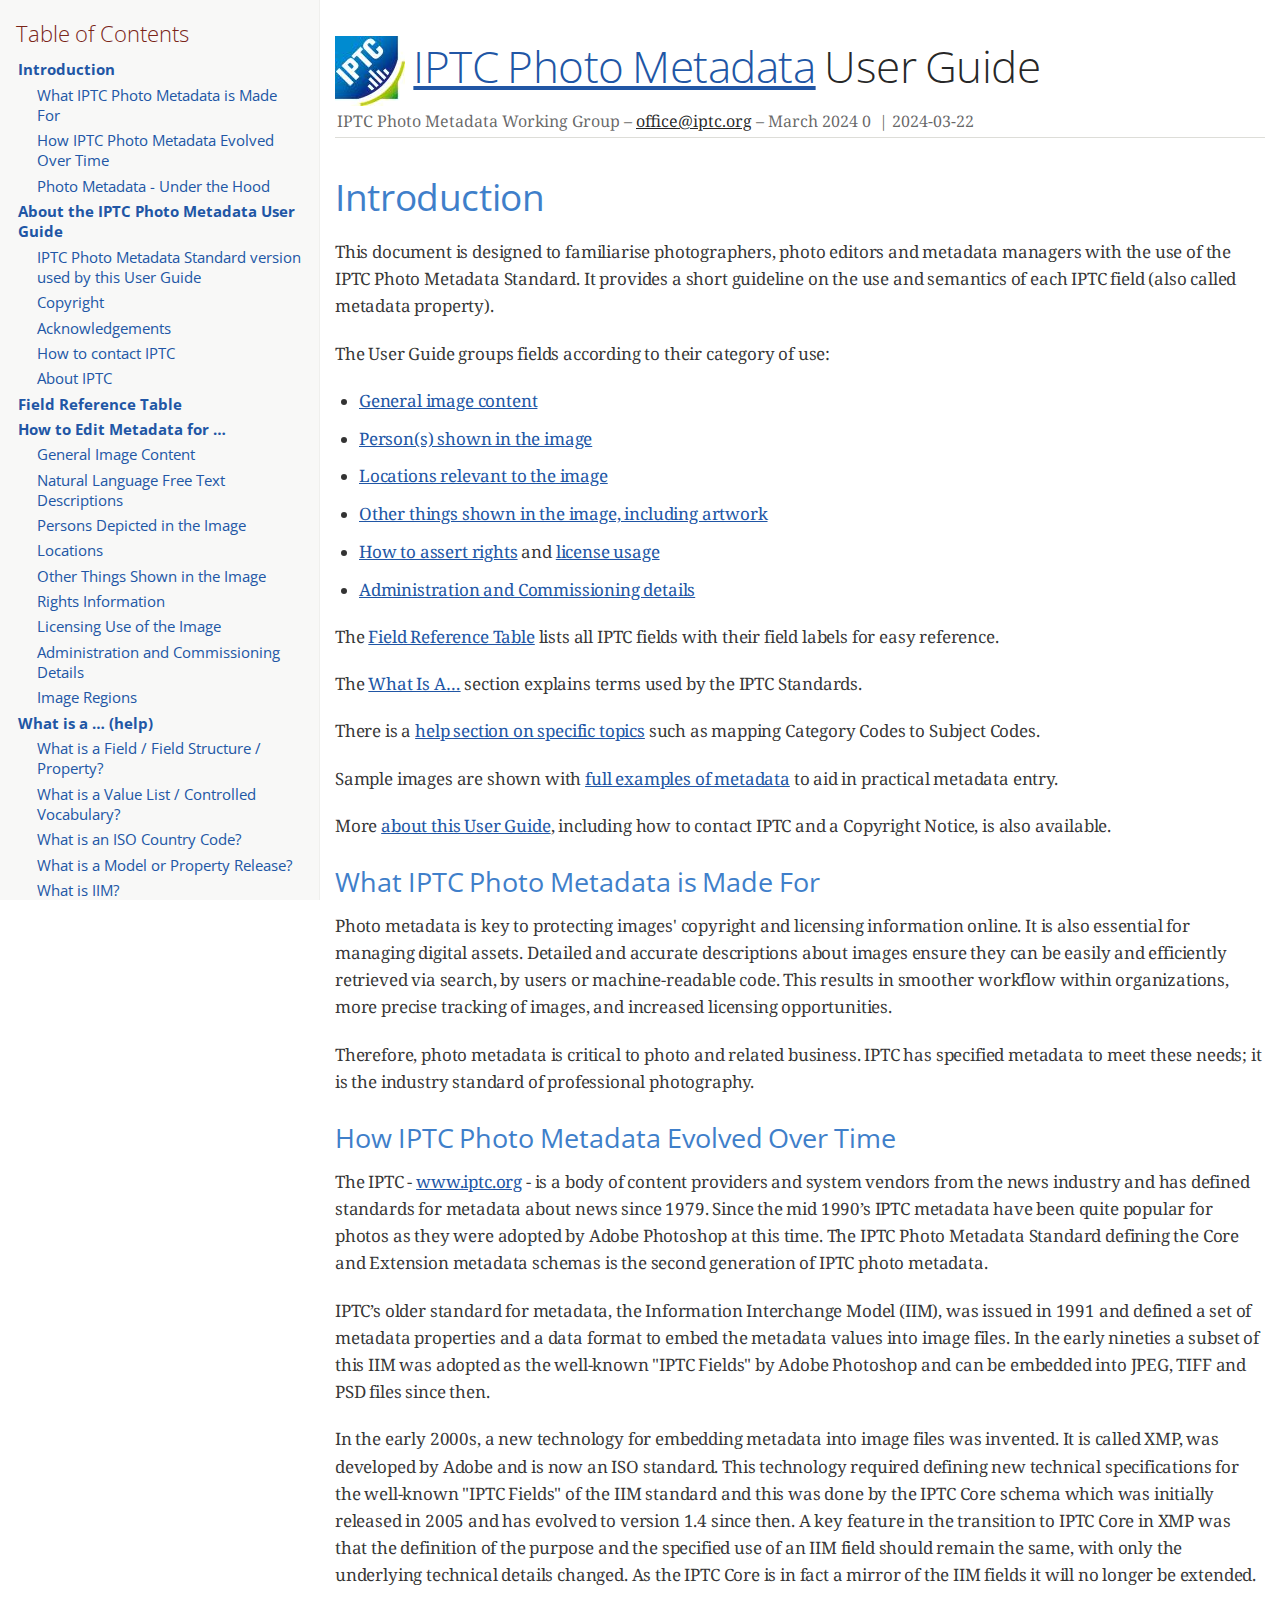
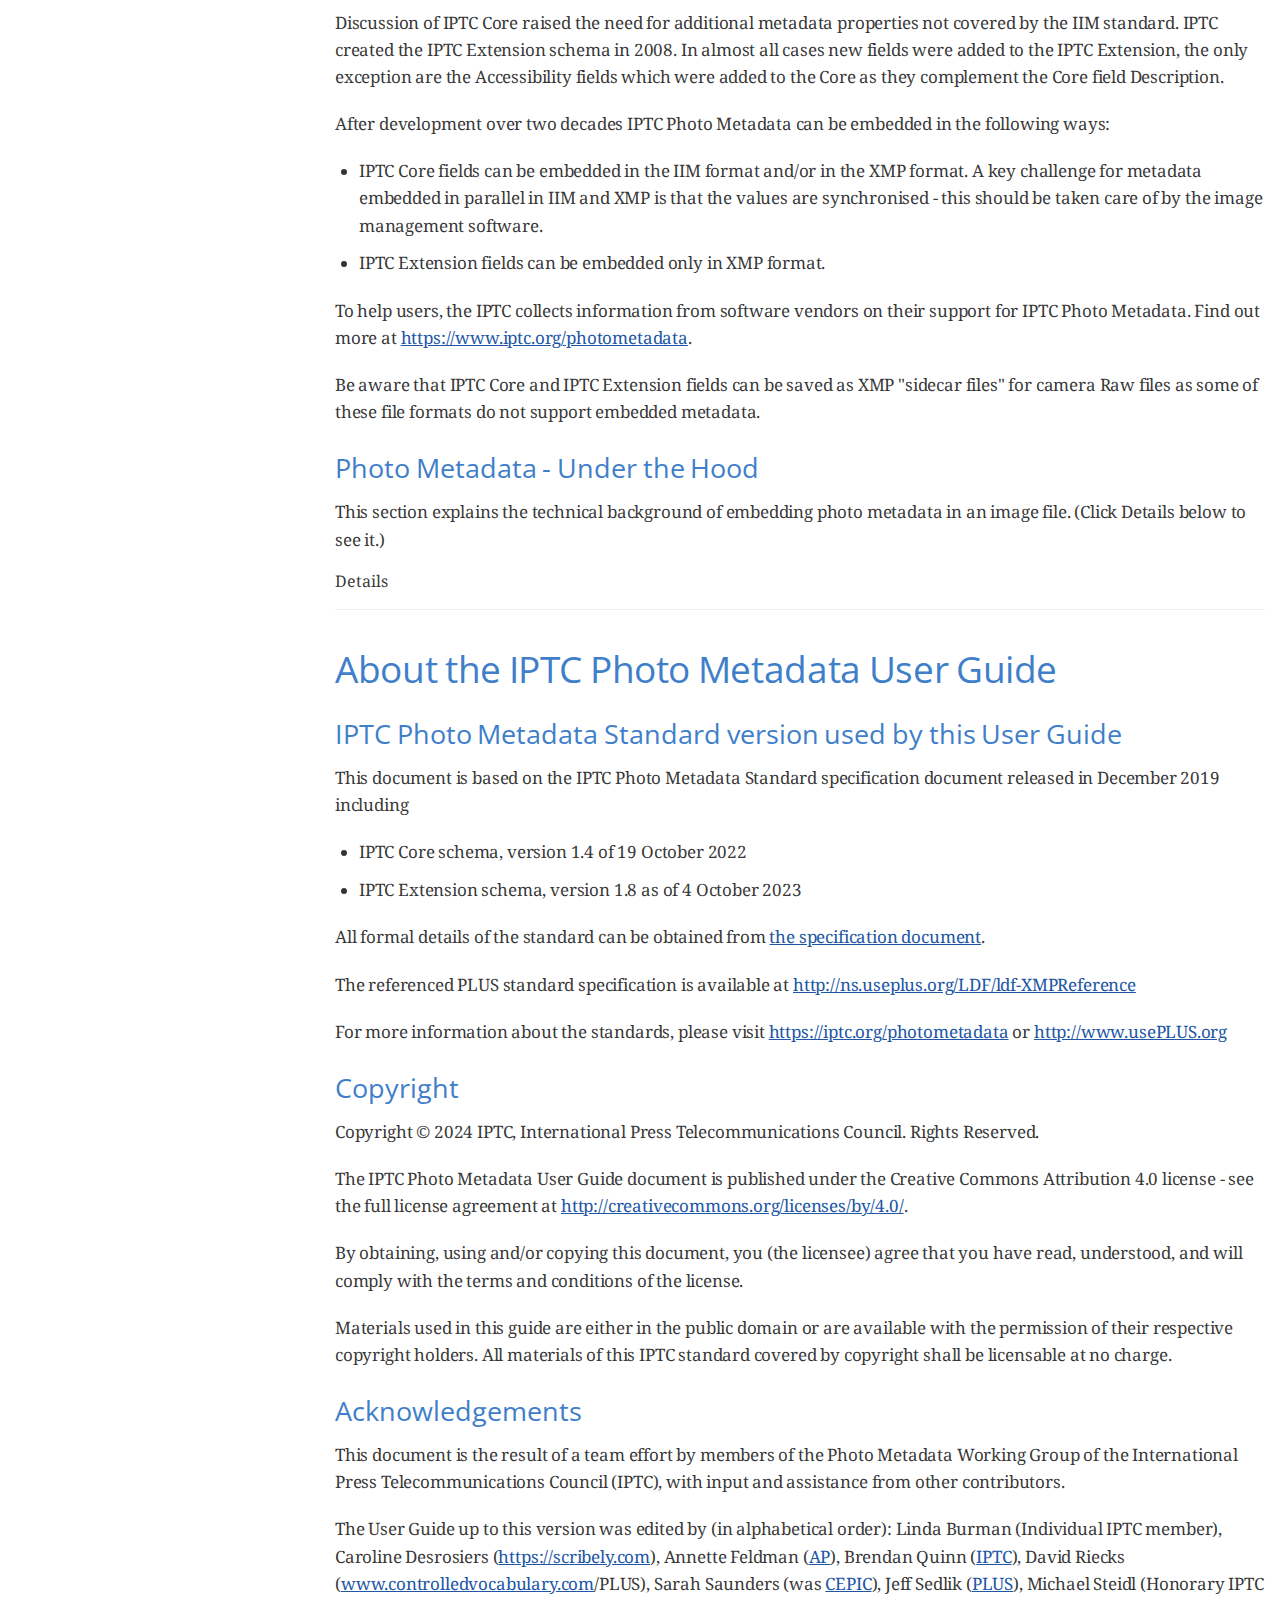
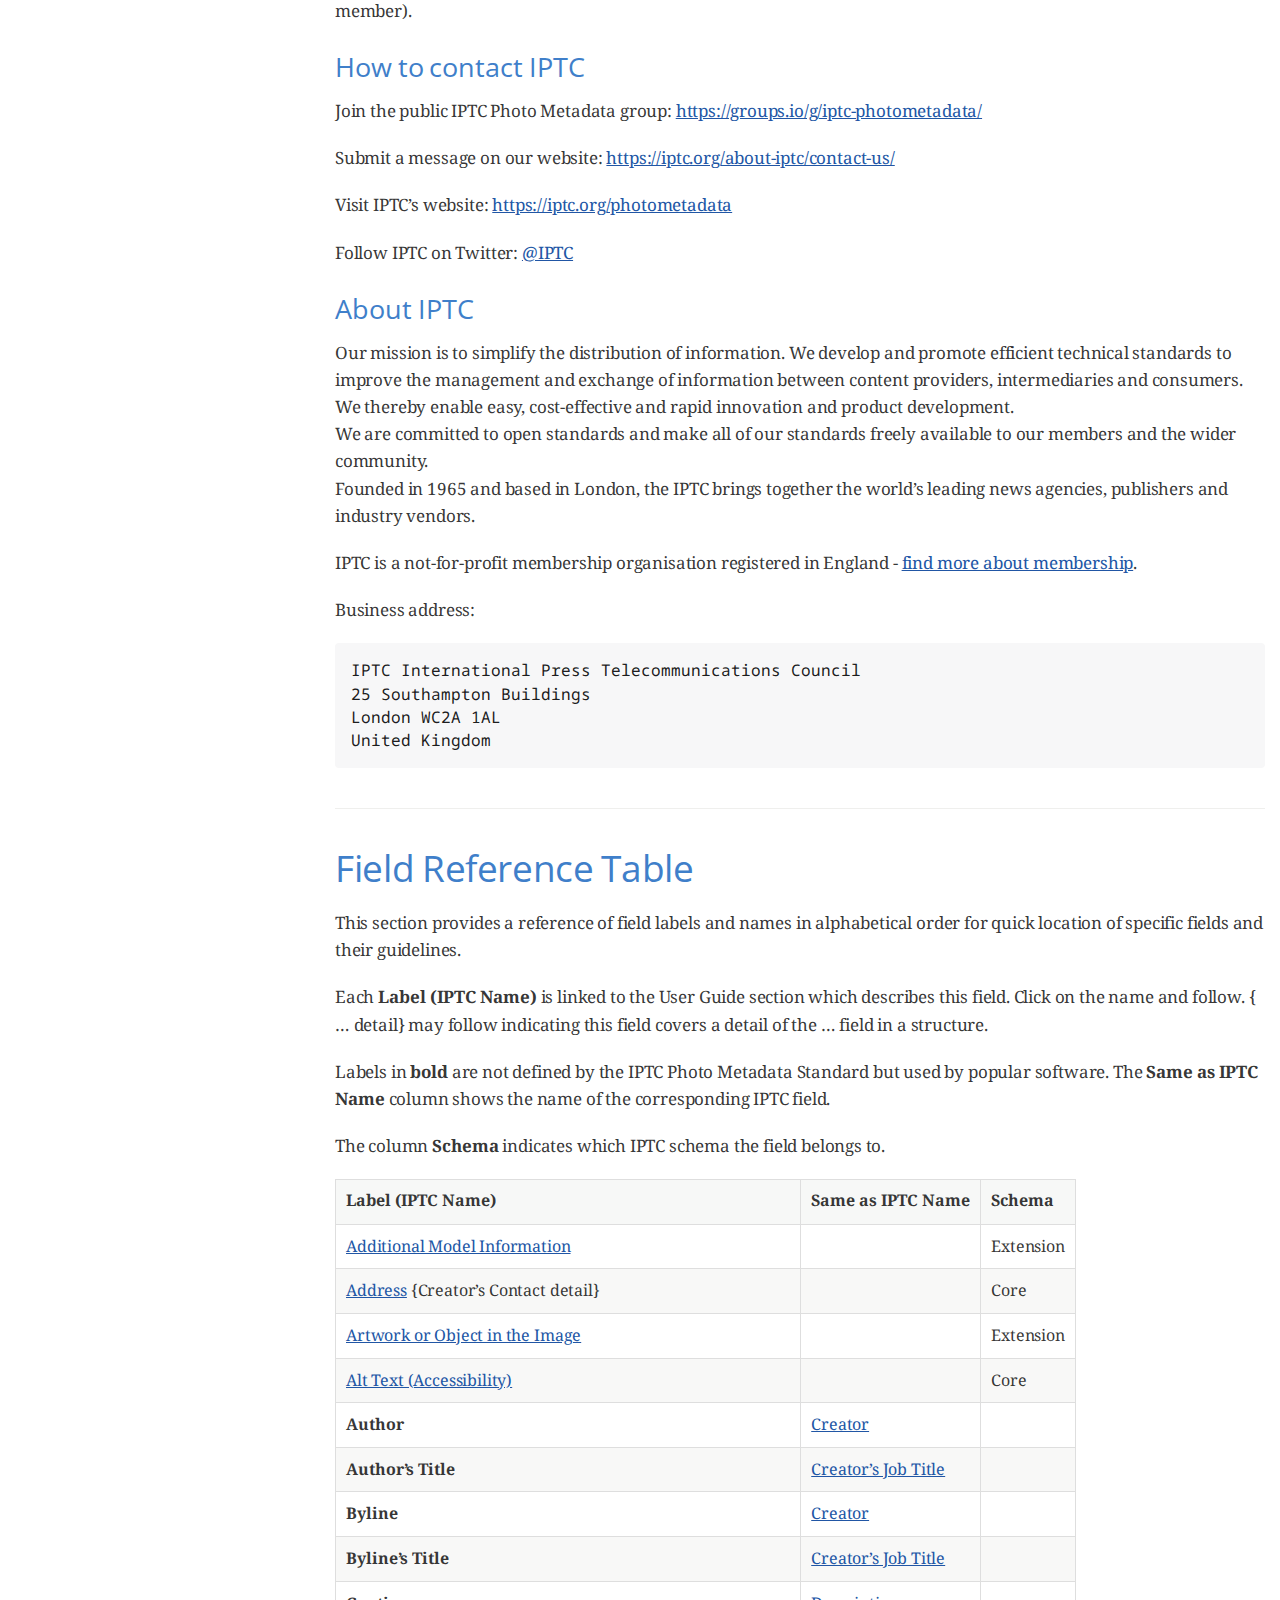
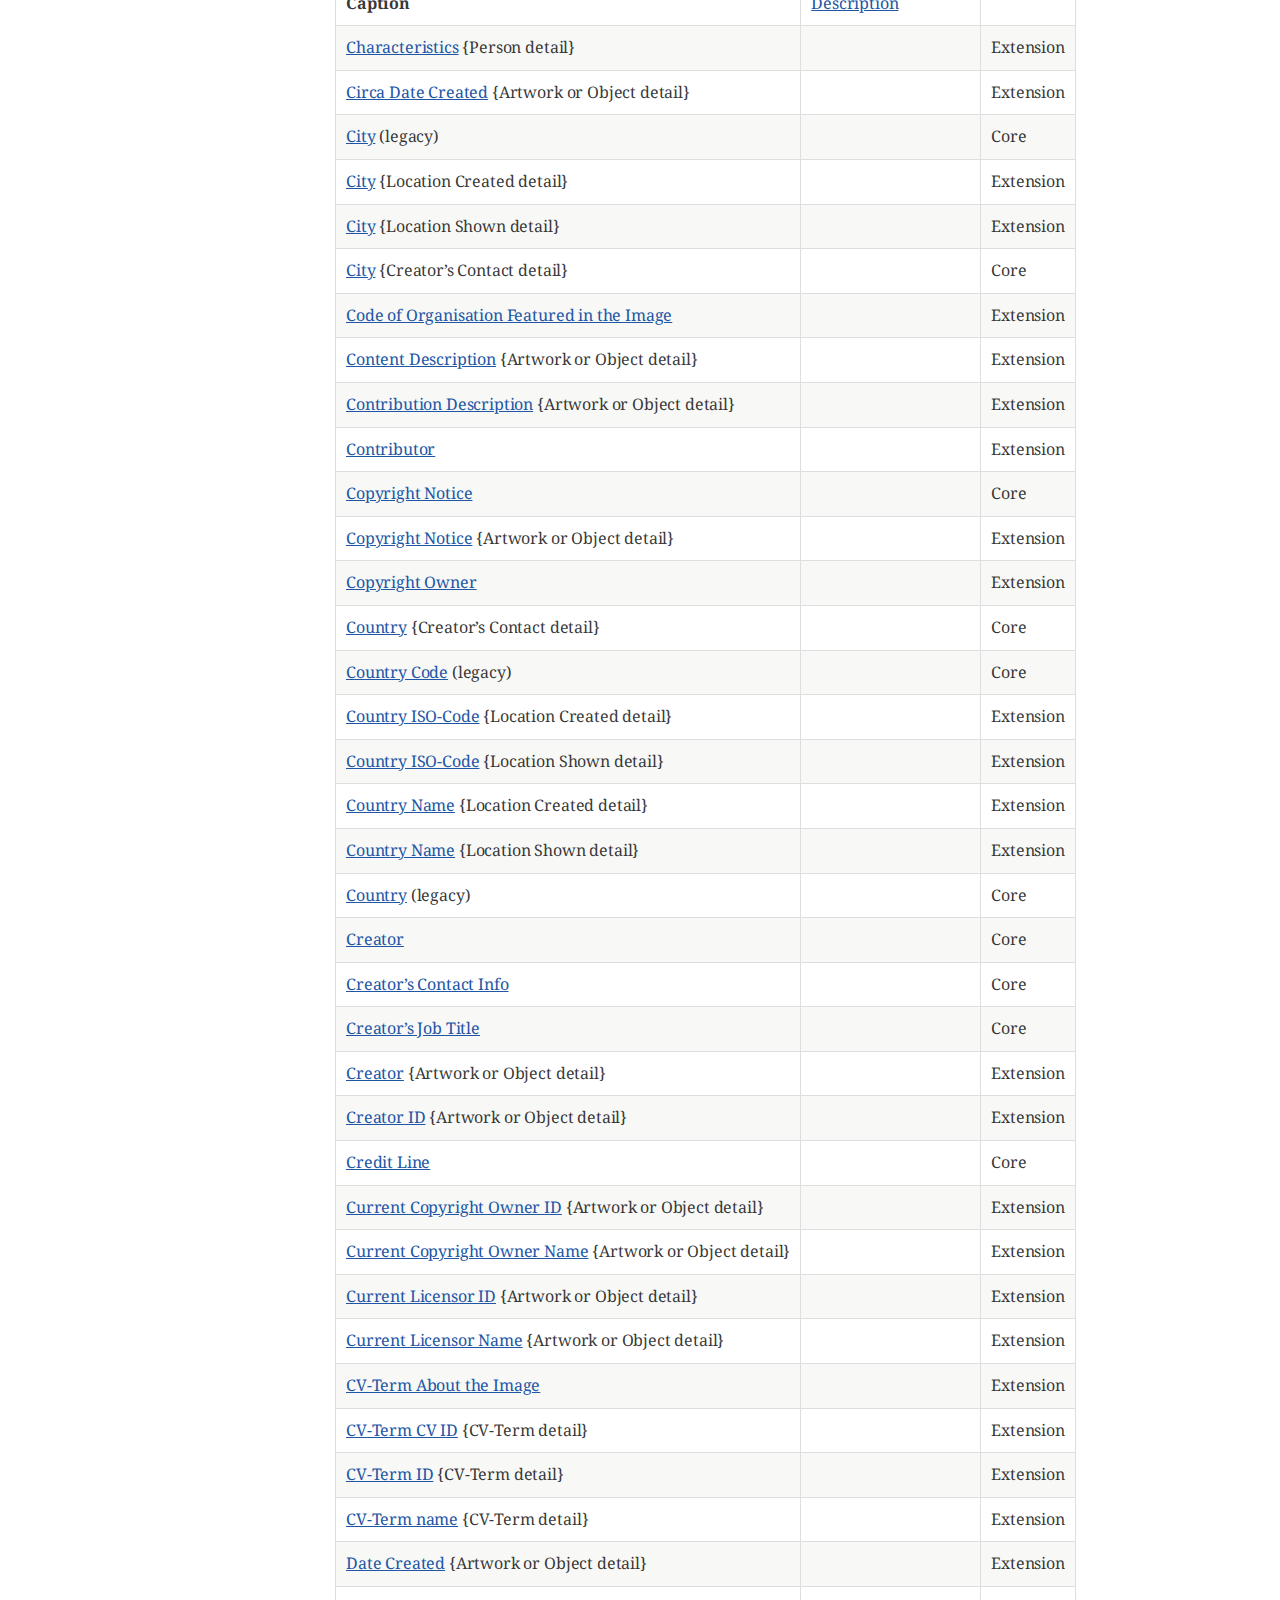
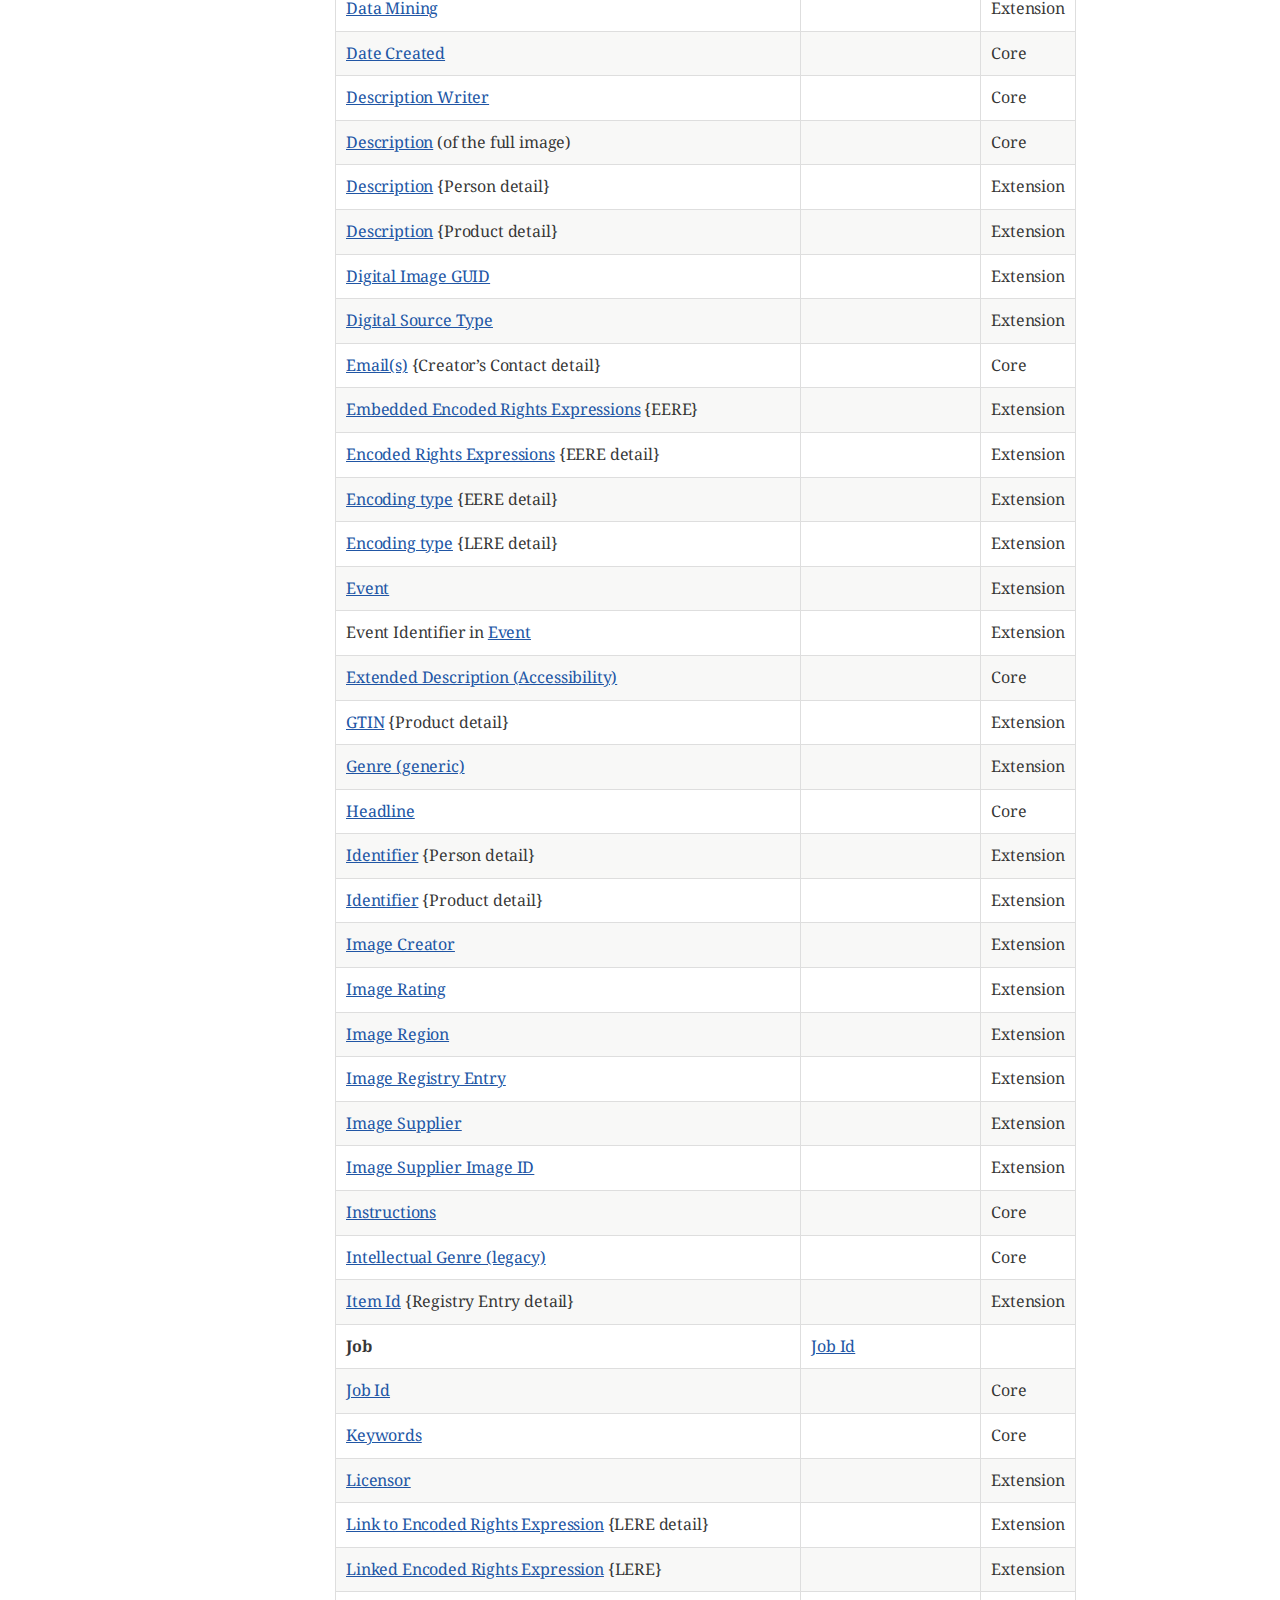
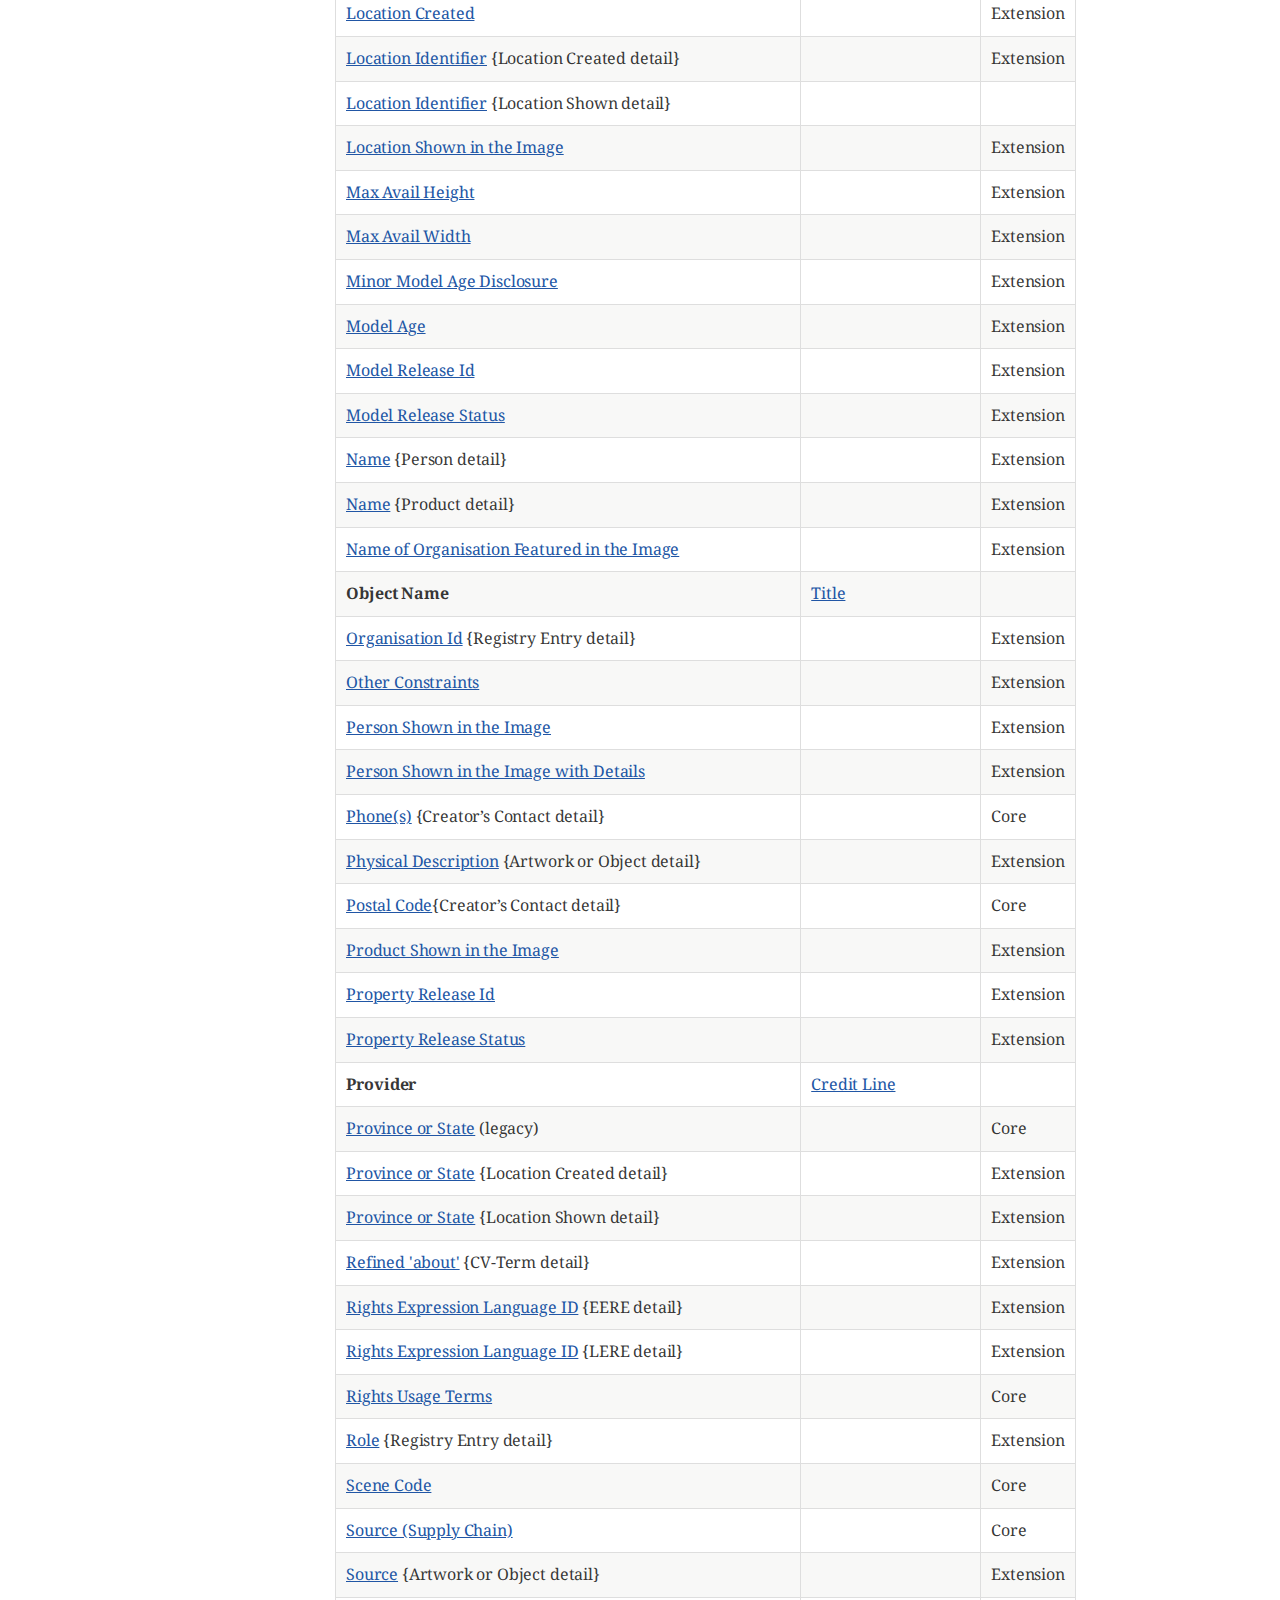
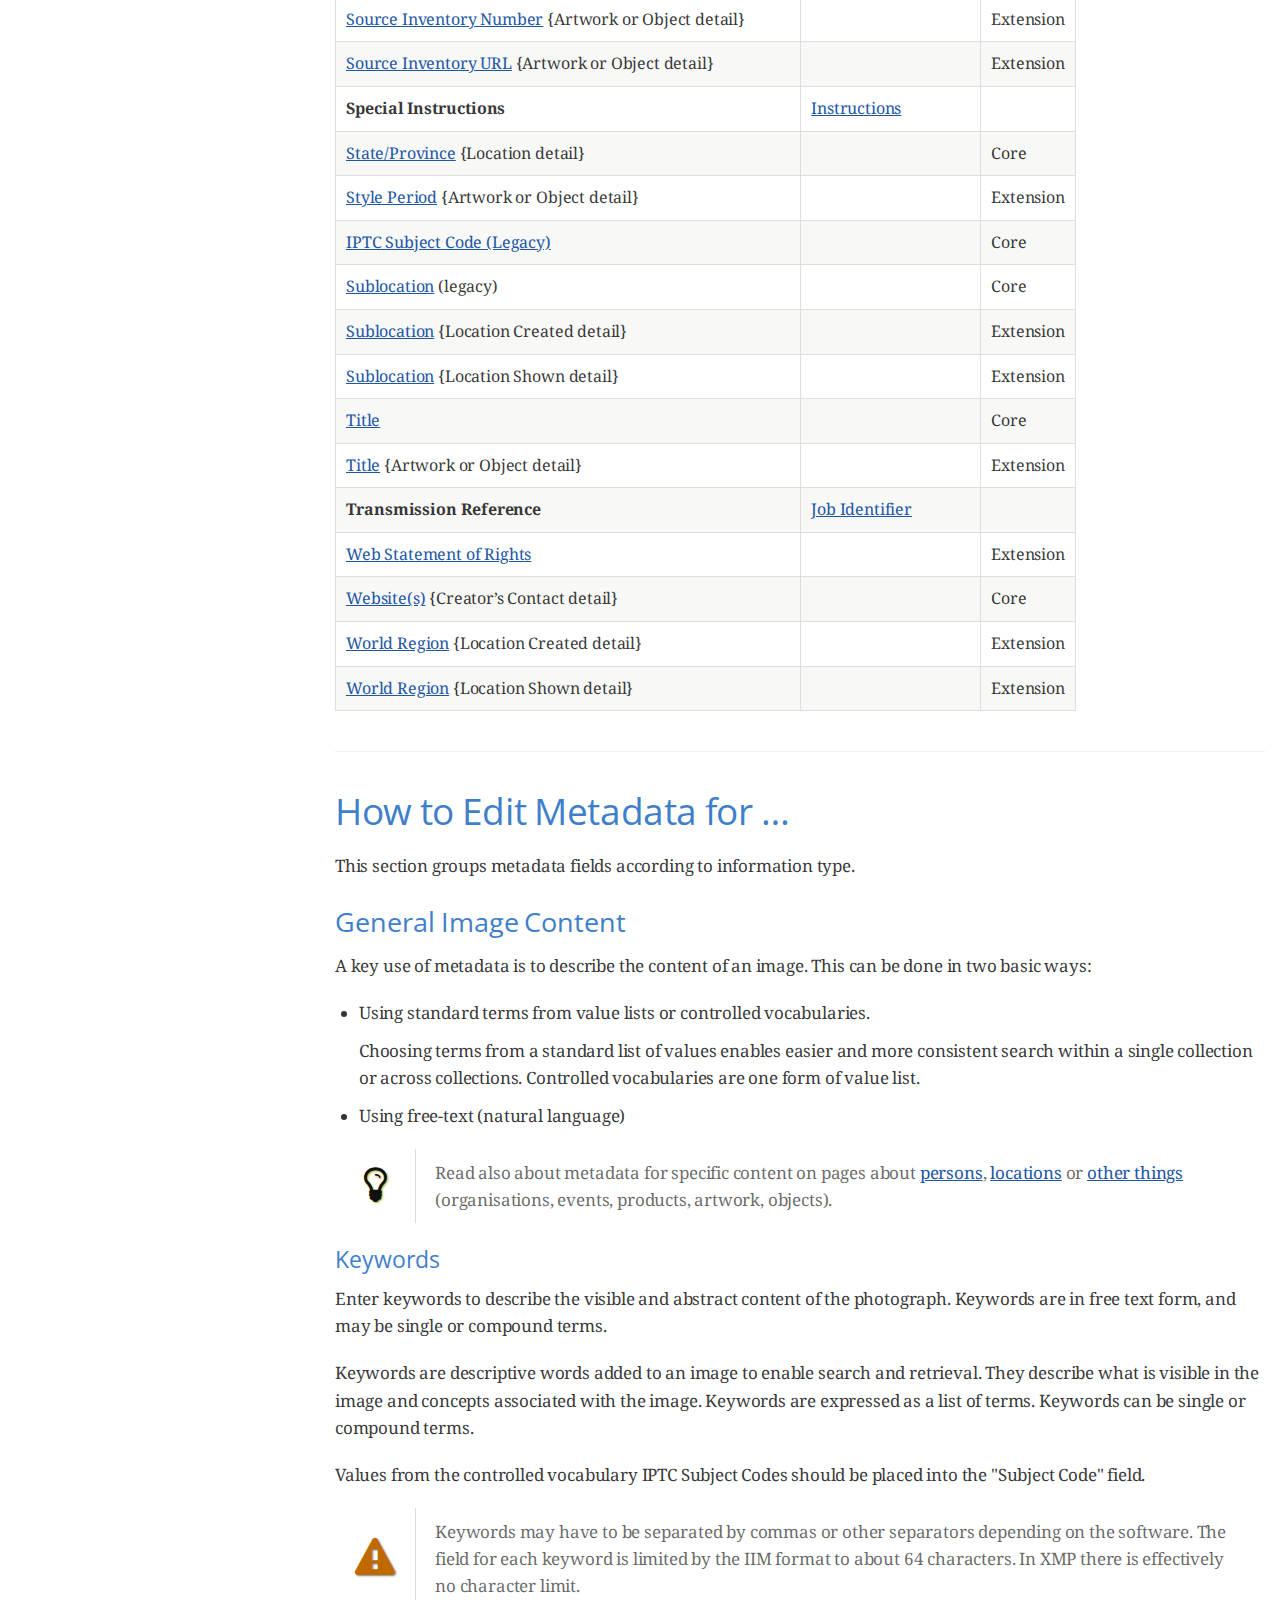
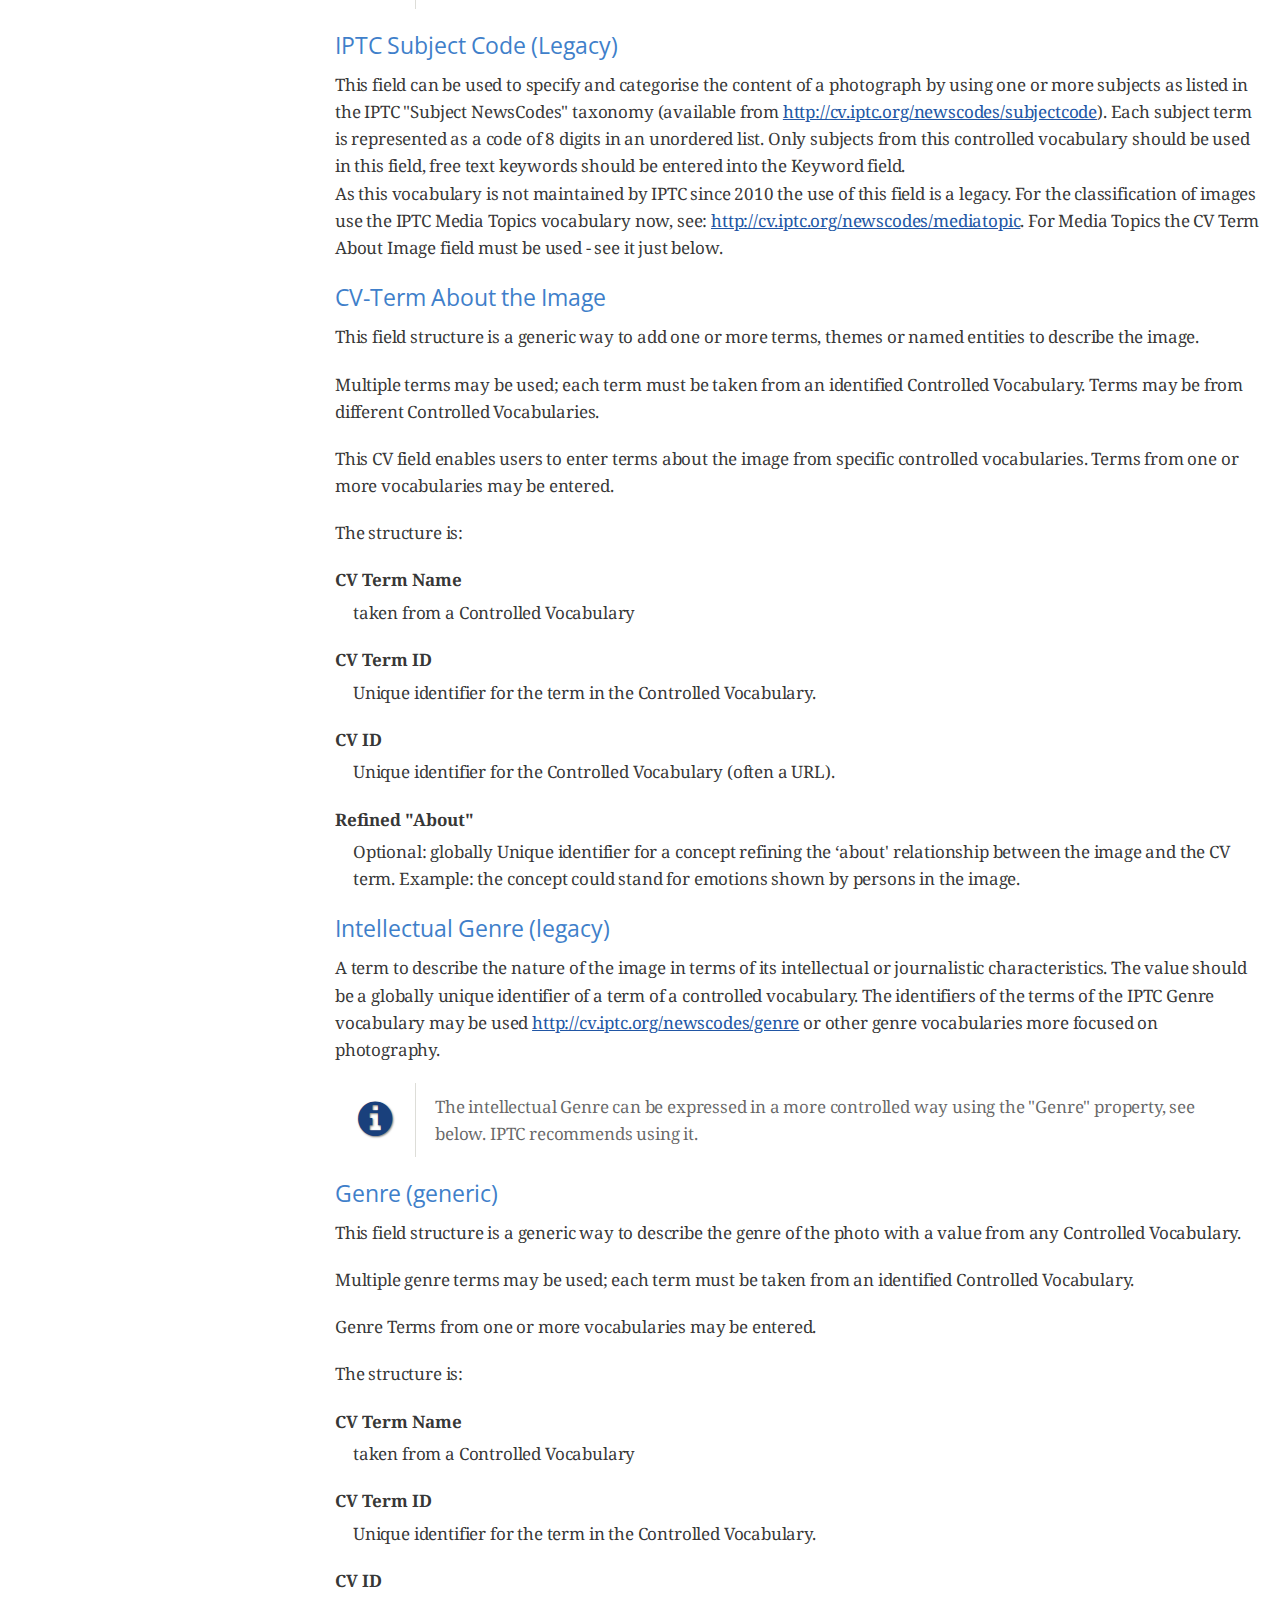
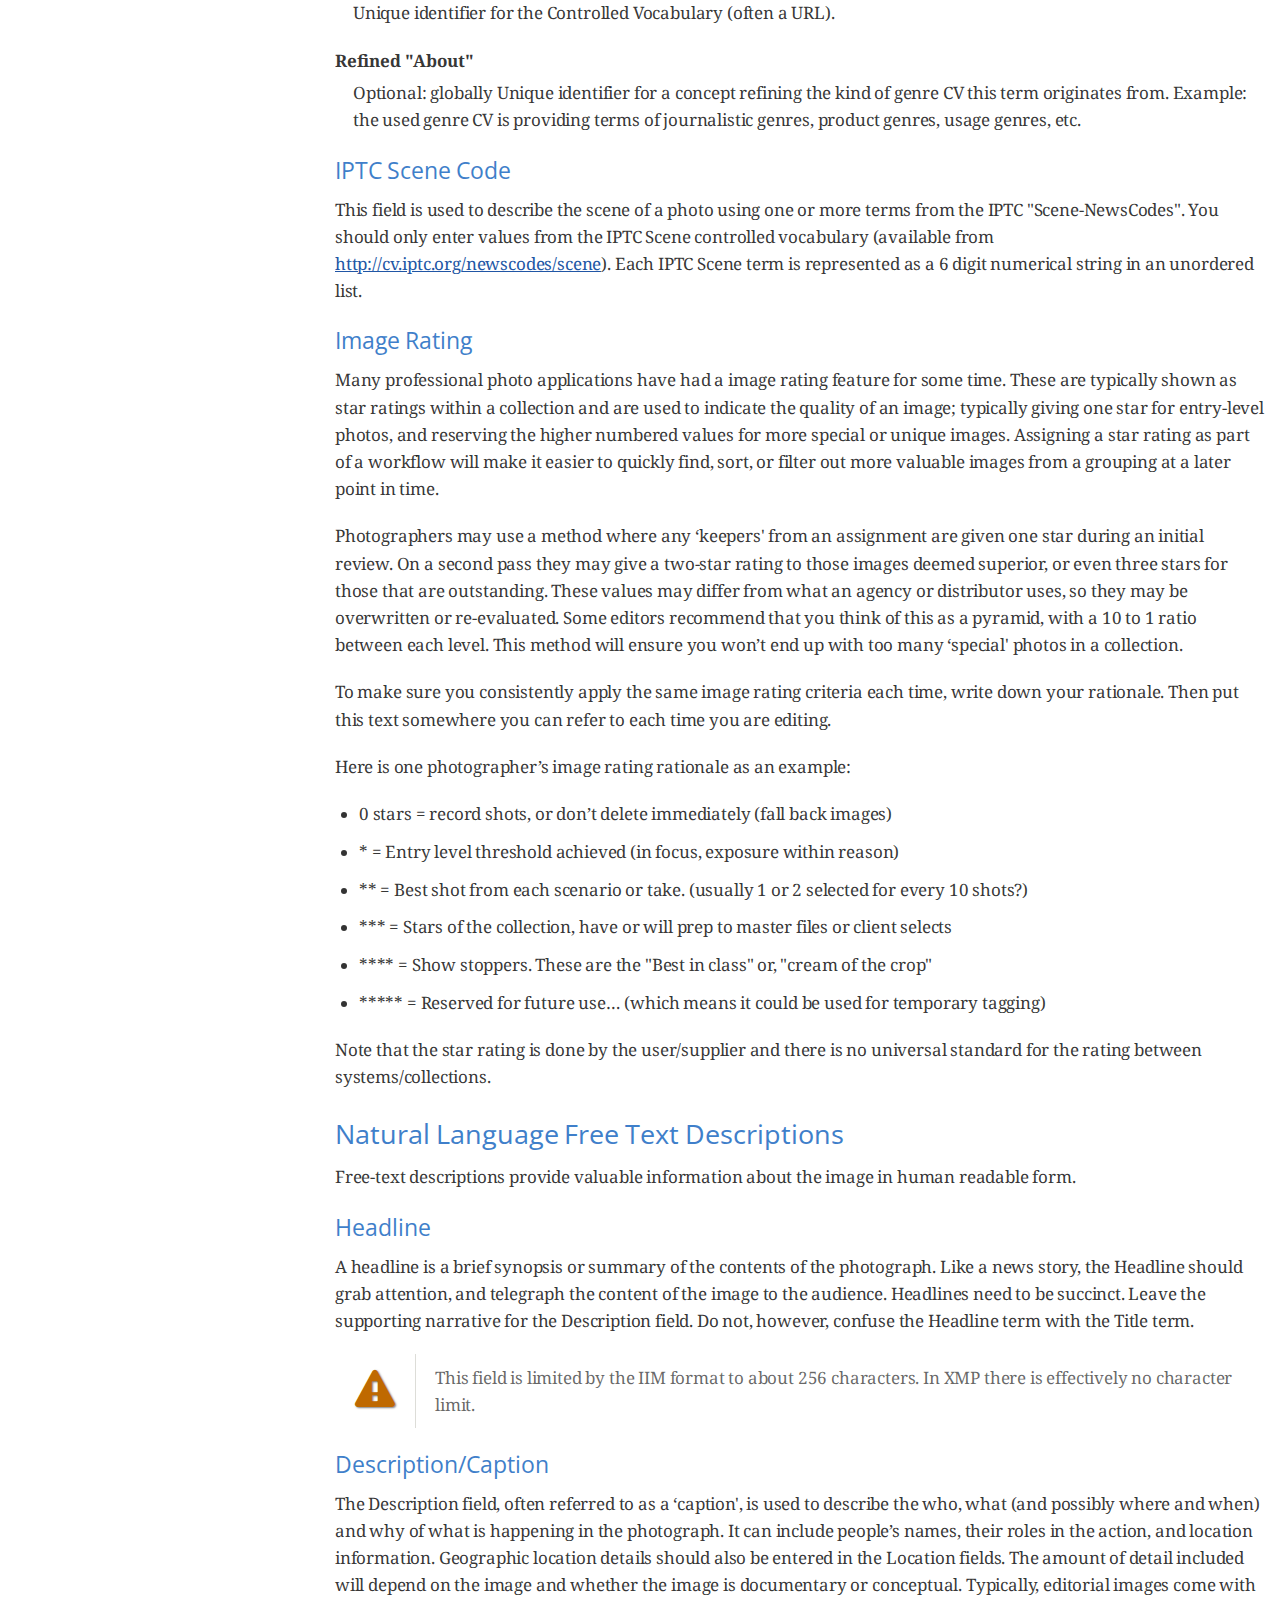
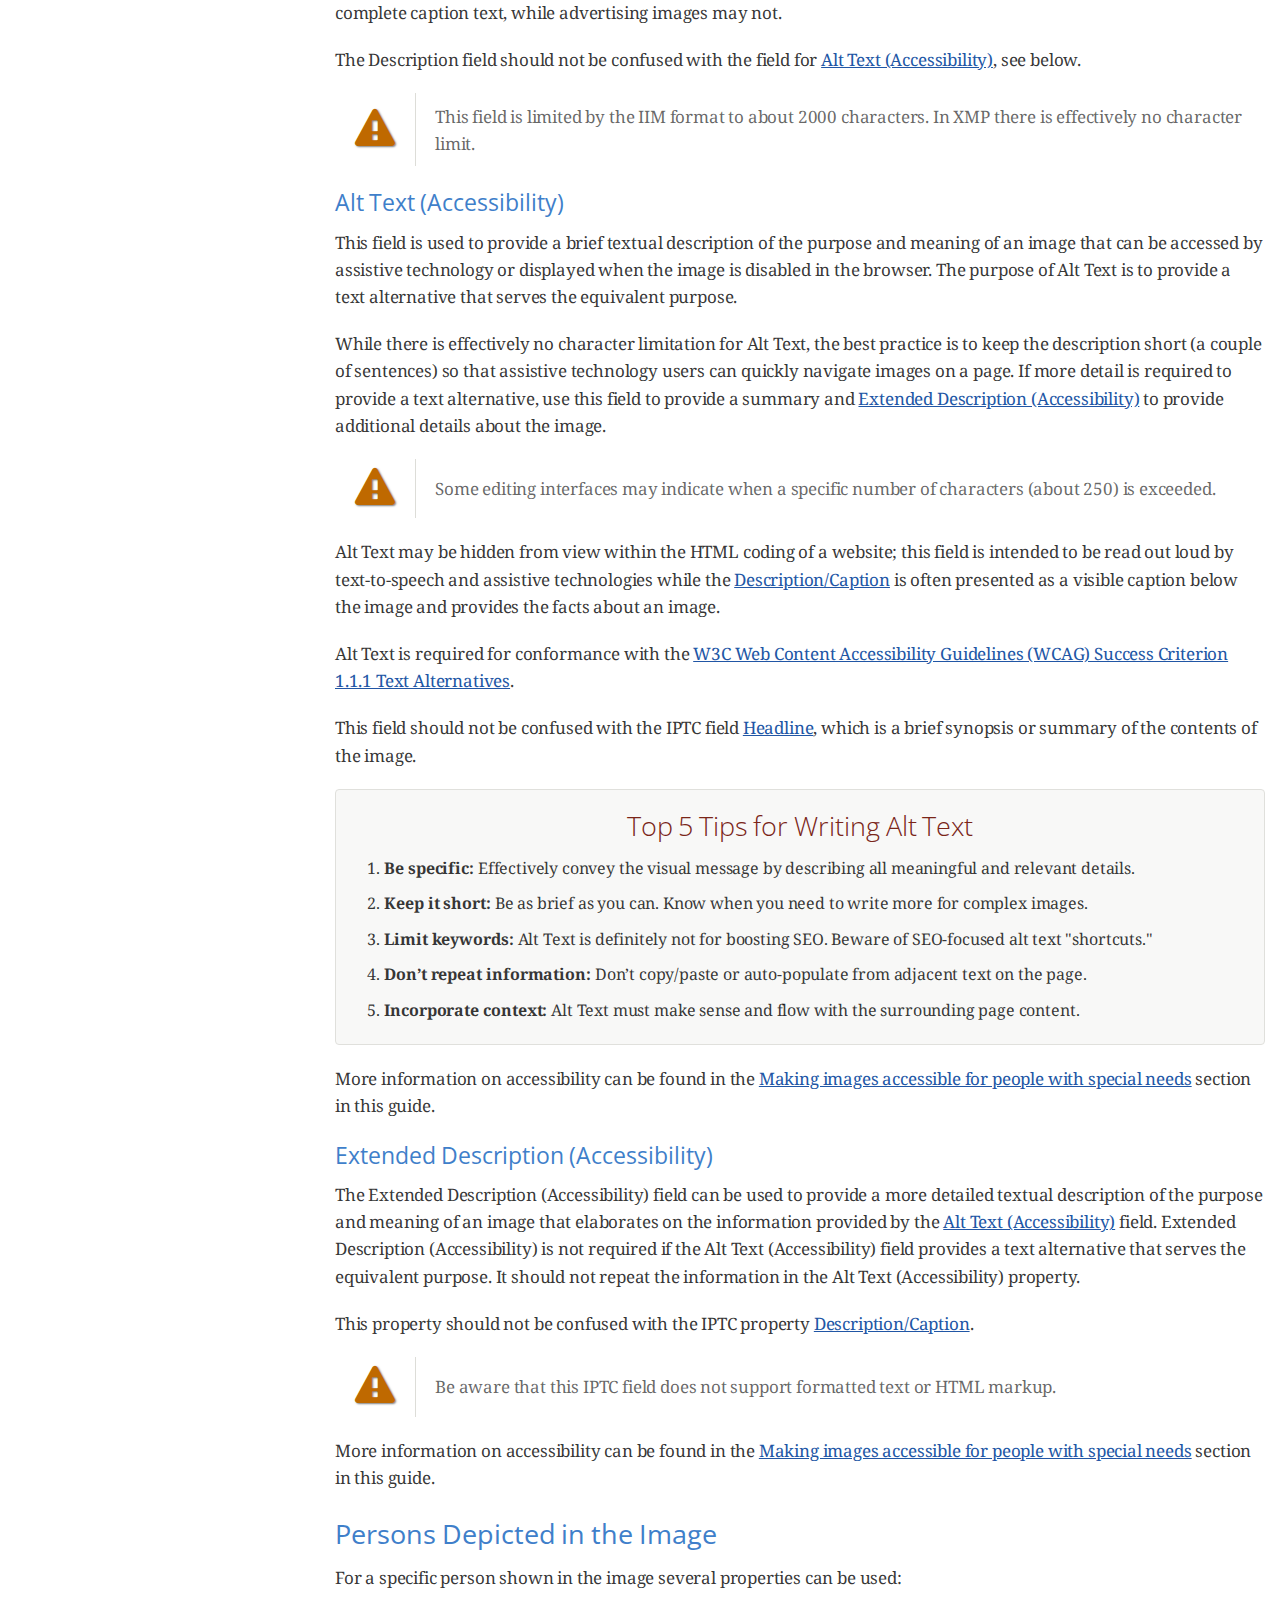
==== commit a6072c8c: "updated User Guide of 2024-03-22" ====
--- a/site/index.html
+++ b/site/index.html
@@ -6,7 +6,7 @@
 <meta name="viewport" content="width=device-width, initial-scale=1.0">
 <meta name="generator" content="Asciidoctor 2.0.16">
 <meta name="author" content="IPTC Photo Metadata Working Group">
-<title>IPTC Photo Metadata User Guide (DRAFT)</title>
+<title>IPTC Photo Metadata User Guide</title>
 <style>
 /* Asciidoctor default stylesheet plus IPTC styles | MIT License | http://asciidoctor.org */ 
@@ -848,17 +848,16 @@
 </head>
 <body class="book toc2 toc-left">
 <div id="header">
-<h1><span class="image"><a class="image" href="https://iptc.org/standards/photo-metadata/"><img src="./images/iptc_sv_gradient_70x70.jpg" alt="iptc sv gradient 70x70"></a></span> <a href="https://iptc.org/standards/photo-metadata/">IPTC Photo Metadata</a> User Guide (DRAFT)</h1>
+<h1><span class="image"><a class="image" href="https://iptc.org/standards/photo-metadata/"><img src="./images/iptc_sv_gradient_70x70.jpg" alt="iptc sv gradient 70x70"></a></span> <a href="https://iptc.org/standards/photo-metadata/">IPTC Photo Metadata</a> User Guide</h1>
 <div class="details">
 <span id="author" class="author">IPTC Photo Metadata Working Group</span><br>
 <span id="email" class="email"><a href="mailto:office@iptc.org">office@iptc.org</a></span><br>
-<span id="revnumber">draft 2023-12... </span>
-<br><span id="revremark">2024-03-13</span>
+<span id="revnumber">march 2024 0</span>
+<br><span id="revremark">2024-03-22</span>
 </div>
 <div id="toc" class="toc2">
 <div id="toctitle">Table of Contents</div>
 <ul class="sectlevel1">
-<li><a href="#_about_this_draft">About this draft</a></li>
 <li><a href="#_introduction">Introduction</a>
 <ul class="sectlevel2">
 <li><a href="#_what_iptc_photo_metadata_is_made_for">What IPTC Photo Metadata is Made For</a></li>
@@ -931,17 +930,6 @@
 </div>
 <div id="content">
 <div class="sect1">
-<h2 id="_about_this_draft"><a class="anchor" href="#_about_this_draft"></a><a class="link" href="#_about_this_draft">About this draft</a></h2>
-<div class="sectionbody">
-<div class="paragraph">
-<p>This is the draft of the next version of the IPTC Photo Metadata User Guide.</p>
-</div>
-<div class="paragraph">
-<p>Find what changes are planned and done in the <a href="https://www.iptc.org/std-dev/photometadata/documentation/userguide/IPTC-PhotoMetadata-User-Guide_ToDoRef.html">ToDo Reference document</a>.</p>
-</div>
-</div>
-</div>
-<div class="sect1">
 <h2 id="_introduction"><a class="anchor" href="#_introduction"></a><a class="link" href="#_introduction">Introduction</a></h2>
 <div class="sectionbody">
 <div class="paragraph">
@@ -976,7 +964,7 @@
 <p>The <a href="#field-reference-table">Field Reference Table</a> lists all IPTC fields with their field labels for easy reference.</p>
 </div>
 <div class="paragraph">
-<p>The <a href="#what-is-a">What Is A&#8230;&#8203;</a> section explains terms used by the IPTC Standards.</p>
+<p>The <a href="#_what_is_a_help">What Is A&#8230;&#8203;</a> section explains terms used by the IPTC Standards.</p>
 </div>
 <div class="paragraph">
 <p>There is a <a href="#_help_on_specific_topics">help section on specific topics</a> such as mapping Category Codes to Subject Codes.</p>
@@ -999,7 +987,7 @@
 <div class="sect2">
 <h3 id="_how_iptc_photo_metadata_evolved_over_time"><a class="anchor" href="#_how_iptc_photo_metadata_evolved_over_time"></a><a class="link" href="#_how_iptc_photo_metadata_evolved_over_time">How IPTC Photo Metadata Evolved Over Time</a></h3>
 <div class="paragraph">
-<p>The IPTC - <a href="https://www.iptc.org/">www.iptc.org</a> - is a body of content providers and system vendors from the news industry and has defined standards for metadata about news since 1979. Since the mid 1990&#8217;s IPTC metadata are have been quite popular for photos as they were adopted by Adobe Photoshop at this time. The IPTC Photo Metadata Standard defining the Core and Extension metadata schemas is the second generation of IPTC photo metadata.</p>
+<p>The IPTC - <a href="https://www.iptc.org/">www.iptc.org</a> - is a body of content providers and system vendors from the news industry and has defined standards for metadata about news since 1979. Since the mid 1990&#8217;s IPTC metadata have been quite popular for photos as they were adopted by Adobe Photoshop at this time. The IPTC Photo Metadata Standard defining the Core and Extension metadata schemas is the second generation of IPTC photo metadata.</p>
 </div>
 <div class="paragraph">
 <p>IPTC&#8217;s older standard for metadata, the Information Interchange Model (IIM), was issued in 1991 and defined a set of metadata properties and a data format to embed the metadata values into image files. In the early nineties a subset of this IIM was adopted as the well-known "IPTC Fields" by Adobe Photoshop and can be embedded into JPEG, TIFF and PSD files since then.</p>
@@ -1244,7 +1232,7 @@
 </tr>
 <tr>
 <td class="tableblock halign-left valign-top"><p class="tableblock"><strong>Author</strong></p></td>
-<td class="tableblock halign-left valign-top"><p class="tableblock"><a href="#Creator">[Creator]</a></p></td>
+<td class="tableblock halign-left valign-top"><p class="tableblock"><a href="#_creator_free_text">Creator</a></p></td>
 <td class="tableblock halign-left valign-top"></td>
 </tr>
 <tr>
@@ -1254,7 +1242,7 @@
 </tr>
 <tr>
 <td class="tableblock halign-left valign-top"><p class="tableblock"><strong>Byline</strong></p></td>
-<td class="tableblock halign-left valign-top"><p class="tableblock"><a href="#Creator">[Creator]</a></p></td>
+<td class="tableblock halign-left valign-top"><p class="tableblock"><a href="#_creator_free_text">Creator</a></p></td>
 <td class="tableblock halign-left valign-top"></td>
 </tr>
 <tr>
@@ -1264,7 +1252,7 @@
 </tr>
 <tr>
 <td class="tableblock halign-left valign-top"><p class="tableblock"><strong>Caption</strong></p></td>
-<td class="tableblock halign-left valign-top"><p class="tableblock"><a href="#Description">[Description]</a></p></td>
+<td class="tableblock halign-left valign-top"><p class="tableblock"><a href="#_descriptioncaption">Description</a></p></td>
 <td class="tableblock halign-left valign-top"></td>
 </tr>
 <tr>
@@ -1468,7 +1456,7 @@
 <td class="tableblock halign-left valign-top"><p class="tableblock">Extension</p></td>
 </tr>
 <tr>
-<td class="tableblock halign-left valign-top"><p class="tableblock"><a href="#_other_things_shown_in_the_image">Description</a> {Product detail}</p></td>
+<td class="tableblock halign-left valign-top"><p class="tableblock"><a href="#_product_shown_in_the_image">Description</a> {Product detail}</p></td>
 <td class="tableblock halign-left valign-top"></td>
 <td class="tableblock halign-left valign-top"><p class="tableblock">Extension</p></td>
 </tr>
@@ -1523,7 +1511,7 @@
 <td class="tableblock halign-left valign-top"><p class="tableblock">Core</p></td>
 </tr>
 <tr>
-<td class="tableblock halign-left valign-top"><p class="tableblock"><a href="#Product Shown in the Image">GTIN</a> {Product detail}</p></td>
+<td class="tableblock halign-left valign-top"><p class="tableblock"><a href="#_product_shown_in_the_image">GTIN</a> {Product detail}</p></td>
 <td class="tableblock halign-left valign-top"></td>
 <td class="tableblock halign-left valign-top"><p class="tableblock">Extension</p></td>
 </tr>
@@ -1543,7 +1531,7 @@
 <td class="tableblock halign-left valign-top"><p class="tableblock">Extension</p></td>
 </tr>
 <tr>
-<td class="tableblock halign-left valign-top"><p class="tableblock"><a href="#Product Shown in the Image">Idenfier</a> {Product detail}</p></td>
+<td class="tableblock halign-left valign-top"><p class="tableblock"><a href="#_product_shown_in_the_image">Identifier</a> {Product detail}</p></td>
 <td class="tableblock halign-left valign-top"></td>
 <td class="tableblock halign-left valign-top"><p class="tableblock">Extension</p></td>
 </tr>
@@ -1603,7 +1591,7 @@
 <td class="tableblock halign-left valign-top"><p class="tableblock">Core</p></td>
 </tr>
 <tr>
-<td class="tableblock halign-left valign-top"><p class="tableblock"><a href="#_keyword">Keywords</a></p></td>
+<td class="tableblock halign-left valign-top"><p class="tableblock"><a href="#_keywords">Keywords</a></p></td>
 <td class="tableblock halign-left valign-top"></td>
 <td class="tableblock halign-left valign-top"><p class="tableblock">Core</p></td>
 </tr>
@@ -1678,7 +1666,7 @@
 <td class="tableblock halign-left valign-top"><p class="tableblock">Extension</p></td>
 </tr>
 <tr>
-<td class="tableblock halign-left valign-top"><p class="tableblock"><a href="#Product Shown in the Image">Name</a> {Product  detail}</p></td>
+<td class="tableblock halign-left valign-top"><p class="tableblock"><a href="#_product_shown_in_the_image">Name</a> {Product  detail}</p></td>
 <td class="tableblock halign-left valign-top"></td>
 <td class="tableblock halign-left valign-top"><p class="tableblock">Extension</p></td>
 </tr>
@@ -1728,12 +1716,12 @@
 <td class="tableblock halign-left valign-top"><p class="tableblock">Core</p></td>
 </tr>
 <tr>
-<td class="tableblock halign-left valign-top"><p class="tableblock"><a href="#Product Shown in the Image">[Product Shown in the Image]</a></p></td>
-<td class="tableblock halign-left valign-top"></td>
-<td class="tableblock halign-left valign-top"><p class="tableblock">Extension</p></td>
-</tr>
-<tr>
-<td class="tableblock halign-left valign-top"><p class="tableblock"><a href="#Property Release Id">[Property Release Id]</a></p></td>
+<td class="tableblock halign-left valign-top"><p class="tableblock"><a href="#_product_shown_in_the_image">Product Shown in the Image</a></p></td>
+<td class="tableblock halign-left valign-top"></td>
+<td class="tableblock halign-left valign-top"><p class="tableblock">Extension</p></td>
+</tr>
+<tr>
+<td class="tableblock halign-left valign-top"><p class="tableblock"><a href="#_property_release_identifiers">Property Release Id</a></p></td>
 <td class="tableblock halign-left valign-top"></td>
 <td class="tableblock halign-left valign-top"><p class="tableblock">Extension</p></td>
 </tr>
@@ -1859,7 +1847,7 @@
 </tr>
 <tr>
 <td class="tableblock halign-left valign-top"><p class="tableblock"><strong>Transmission Reference</strong></p></td>
-<td class="tableblock halign-left valign-top"><p class="tableblock"><a href="#Job Id">[Job Id]</a></p></td>
+<td class="tableblock halign-left valign-top"><p class="tableblock"><a href="#_job_identifier">Job Identifier</a></p></td>
 <td class="tableblock halign-left valign-top"></td>
 </tr>
 <tr>
@@ -1927,7 +1915,7 @@
 </table>
 </div>
 <div class="sect3">
-<h4 id="_keyword"><a class="anchor" href="#_keyword"></a><a class="link" href="#_keyword">Keyword</a></h4>
+<h4 id="_keywords"><a class="anchor" href="#_keywords"></a><a class="link" href="#_keywords">Keywords</a></h4>
 <div class="paragraph">
 <p>Enter keywords to describe the visible and abstract content of the photograph.  Keywords are in free text form, and may be single or compound terms.</p>
 </div>
@@ -2643,7 +2631,7 @@
 </div>
 </div>
 <div class="sect3">
-<h4 id="_product"><a class="anchor" href="#_product"></a><a class="link" href="#_product">Product</a></h4>
+<h4 id="_product_shown_in_the_image"><a class="anchor" href="#_product_shown_in_the_image"></a><a class="link" href="#_product_shown_in_the_image">Product Shown in the Image</a></h4>
 <div class="paragraph">
 <p>The Product Shown field structure is used to describe one to many products depicted by the image. The <strong>name</strong> of the product and a textual <strong>description</strong> can be applied to the corresponding fields. To identify the product a single 14 digit <strong>GTIN</strong> (Global Trade Item Number) of the product should be applied to the GTIN field, GTIN-8 to GTIN-14 codes can be used too. For identifiers beyond GTIN the field <strong>Identifier</strong> can be used, multiple may be applied - it should be a globally unique identifier as used by semantic technology.</p>
 </div>
@@ -2941,7 +2929,7 @@
 <i class="fa icon-note" title="Note"></i>
 </td>
 <td class="content">
-We recommend using the <a href="#_product">Product Shown in the Image</a> property, optionally as part of an <a href="#_image_regions">Image Region</a>, to list details of product(s) such as handbags or pairs of shoes featured in an image.
+We recommend using the <a href="#Product">Product Shown in the Image</a> property, optionally as part of an <a href="#_image_regions">Image Region</a>, to list details of product(s) such as handbags or pairs of shoes featured in an image.
 </td>
 </tr>
 </table>
@@ -4818,7 +4806,7 @@
 <h2 id="_metadata_usage_examples"><a class="anchor" href="#_metadata_usage_examples"></a><a class="link" href="#_metadata_usage_examples">Metadata Usage Examples</a></h2>
 <div class="sectionbody">
 <div class="paragraph">
-<p>These examples provide entries for most of the IPTC Core and Extension fields for three uses cases, see the list below.</p>
+<p>These examples provide entries for many of the IPTC Core and Extension fields, see the list below.</p>
 </div>
 <div class="paragraph">
 <p>These are examples of use of metadata and are not prescriptive. In-house rules for use of metadata differ, but we would like to encourage metadata use in line with IPTC semantics.</p>
@@ -4965,7 +4953,7 @@
 <tr>
 <td class="tableblock halign-left valign-top"><p class="tableblock">Description</p></td>
 <td class="tableblock halign-left valign-top"><div class="content"><div class="paragraph">
-<p>Southern Himalayan Mountains, from Snow Peak, Nainital, Uttarakhand, India longitude: 79.444542 latitude: 29.39805</p>
+<p>Southern Himalayan Mountains, from Snow Peak, Nainital, Uttarakhand, India</p>
 </div></div></td>
 </tr>
 <tr>
@@ -4983,20 +4971,8 @@
 <tr>
 <td class="tableblock halign-left valign-top"><p class="tableblock">Digital Source Type</p></td>
 <td class="tableblock halign-left valign-top"><div class="content"><div class="paragraph">
-<p>Original digital capture of a real life scene</p>
-</div></div></td>
-</tr>
-<tr>
-<td class="tableblock halign-left valign-top"><p class="tableblock">Event</p></td>
-<td class="tableblock halign-left valign-top"><div class="content"></div></td>
-</tr>
-<tr>
-<td class="tableblock halign-left valign-top"><p class="tableblock">Featured Organisation (code)</p></td>
-<td class="tableblock halign-left valign-top"><div class="content"></div></td>
-</tr>
-<tr>
-<td class="tableblock halign-left valign-top"><p class="tableblock">Featured Organisation (name)</p></td>
-<td class="tableblock halign-left valign-top"><div class="content"></div></td>
+<p>Original digital capture of a real life scene (<a href="http://cv.iptc.org/newscodes/digitalsourcetype/digitalCapture" class="bare">http://cv.iptc.org/newscodes/digitalsourcetype/digitalCapture</a>)</p>
+</div></div></td>
 </tr>
 <tr>
 <td class="tableblock halign-left valign-top"><p class="tableblock">Headline</p></td>
@@ -5145,6 +5121,10 @@
 <td class="tableblock halign-left valign-top"><p class="tableblock">World Region</p></td>
 <td class="tableblock halign-left valign-top"><p class="tableblock">Asia</p></td>
 </tr>
+<tr>
+<td class="tableblock halign-left valign-top"><p class="tableblock">Identifier</p></td>
+<td class="tableblock halign-left valign-top"><p class="tableblock"><a href="https://www.wikidata.org/entity/Q1797306" class="bare">https://www.wikidata.org/entity/Q1797306</a></p></td>
+</tr>
 </tbody>
 </table></div></td>
 </tr>
@@ -5180,6 +5160,18 @@
 <td class="tableblock halign-left valign-top"><p class="tableblock">World Region</p></td>
 <td class="tableblock halign-left valign-top"><p class="tableblock">Asia</p></td>
 </tr>
+<tr>
+<td class="tableblock halign-left valign-top"><p class="tableblock">Identifier</p></td>
+<td class="tableblock halign-left valign-top"><p class="tableblock"><a href="https://www.wikidata.org/entity/Q213262" class="bare">https://www.wikidata.org/entity/Q213262</a></p></td>
+</tr>
+<tr>
+<td class="tableblock halign-left valign-top"><p class="tableblock">GPS Longitude</p></td>
+<td class="tableblock halign-left valign-top"><p class="tableblock">79.444542</p></td>
+</tr>
+<tr>
+<td class="tableblock halign-left valign-top"><p class="tableblock">GPS Latitude</p></td>
+<td class="tableblock halign-left valign-top"><p class="tableblock">29.39805</p></td>
+</tr>
 </tbody>
 </table></div></td>
 </tr>
@@ -5194,14 +5186,6 @@
 <td class="tableblock halign-left valign-top"><div class="content"><div class="paragraph">
 <p>5600</p>
 </div></div></td>
-</tr>
-<tr>
-<td class="tableblock halign-left valign-top"><p class="tableblock">Person Shown</p></td>
-<td class="tableblock halign-left valign-top"><div class="content"></div></td>
-</tr>
-<tr>
-<td class="tableblock halign-left valign-top"><p class="tableblock">Property Release Identifier</p></td>
-<td class="tableblock halign-left valign-top"><div class="content"></div></td>
 </tr>
 <tr>
 <td class="tableblock halign-left valign-top"><p class="tableblock">Property Release Status</p></td>
@@ -5294,7 +5278,9 @@
 <tbody>
 <tr>
 <td class="tableblock halign-left valign-top"><p class="tableblock">Additional Model Info</p></td>
-<td class="tableblock halign-left valign-top"><div class="content"></div></td>
+<td class="tableblock halign-left valign-top"><div class="content"><div class="paragraph">
+<p>Farmer modeling in this image is of part Native American ancestry.</p>
+</div></div></td>
 </tr>
 <tr>
 <td class="tableblock halign-left valign-top"><p class="tableblock">City</p></td>
@@ -5395,6 +5381,12 @@
 </div></div></td>
 </tr>
 <tr>
+<td class="tableblock halign-left valign-top"><p class="tableblock">Data Mining</p></td>
+<td class="tableblock halign-left valign-top"><div class="content"><div class="paragraph">
+<p>Prohibited, see &lt;Other Constraints&gt; property (<a href="http://ns.useplus.org/ldf/vocab/DMI-PROHIBITED-SEECONSTRAINT" class="bare">http://ns.useplus.org/ldf/vocab/DMI-PROHIBITED-SEECONSTRAINT</a>)</p>
+</div></div></td>
+</tr>
+<tr>
 <td class="tableblock halign-left valign-top"><p class="tableblock">Date Created</p></td>
 <td class="tableblock halign-left valign-top"><div class="content"><div class="paragraph">
 <p>2007-04-19</p>
@@ -5427,12 +5419,8 @@
 <tr>
 <td class="tableblock halign-left valign-top"><p class="tableblock">Digital Source Type</p></td>
 <td class="tableblock halign-left valign-top"><div class="content"><div class="paragraph">
-<p>Original digital capture of a real life scene</p>
-</div></div></td>
-</tr>
-<tr>
-<td class="tableblock halign-left valign-top"><p class="tableblock">Event</p></td>
-<td class="tableblock halign-left valign-top"><div class="content"></div></td>
+<p>Original digital capture of a real life scene (<a href="http://cv.iptc.org/newscodes/digitalsourcetype/digitalCapture" class="bare">http://cv.iptc.org/newscodes/digitalsourcetype/digitalCapture</a>)</p>
+</div></div></td>
 </tr>
 <tr>
 <td class="tableblock halign-left valign-top"><p class="tableblock">Featured Organisation (code)</p></td>
@@ -5656,10 +5644,6 @@
 </div></div></td>
 </tr>
 <tr>
-<td class="tableblock halign-left valign-top"><p class="tableblock">Model Age</p></td>
-<td class="tableblock halign-left valign-top"><div class="content"></div></td>
-</tr>
-<tr>
 <td class="tableblock halign-left valign-top"><p class="tableblock">Model Release Identifier</p></td>
 <td class="tableblock halign-left valign-top"><div class="content"><div class="paragraph">
 <p>Bng20070419jd</p>
@@ -5669,6 +5653,12 @@
 <td class="tableblock halign-left valign-top"><p class="tableblock">Model Release Status</p></td>
 <td class="tableblock halign-left valign-top"><div class="content"><div class="paragraph">
 <p>Limited or Incomplete Model Releases</p>
+</div></div></td>
+</tr>
+<tr>
+<td class="tableblock halign-left valign-top"><p class="tableblock">Other Constraints</p></td>
+<td class="tableblock halign-left valign-top"><div class="content"><div class="paragraph">
+<p>Photograph may not be used for machine learning, inclusion in AI data sets, image prompt submissions to generative AI platforms, or other AI-related purposes without an advance license from bignewspapergroup.com</p>
 </div></div></td>
 </tr>
 <tr>
@@ -5773,10 +5763,6 @@
 </thead>
 <tbody>
 <tr>
-<td class="tableblock halign-left valign-top"><p class="tableblock">Additional Model Info</p></td>
-<td class="tableblock halign-left valign-top"><div class="content"></div></td>
-</tr>
-<tr>
 <td class="tableblock halign-left valign-top"><p class="tableblock">Artwork/Object in the image</p></td>
 <td class="tableblock halign-left valign-top"><div class="content"><table class="tableblock frame-all grid-all stretch">
 <colgroup>
@@ -5916,6 +5902,12 @@
 </div></div></td>
 </tr>
 <tr>
+<td class="tableblock halign-left valign-top"><p class="tableblock">Data Mining</p></td>
+<td class="tableblock halign-left valign-top"><div class="content"><div class="paragraph">
+<p>Prohibited except for search engine indexing (<a href="http://ns.useplus.org/ldf/vocab/DMI-PROHIBITED-EXCEPTSEARCHENGINEINDEXING" class="bare">http://ns.useplus.org/ldf/vocab/DMI-PROHIBITED-EXCEPTSEARCHENGINEINDEXING</a>)</p>
+</div></div></td>
+</tr>
+<tr>
 <td class="tableblock halign-left valign-top"><p class="tableblock">Date Created</p></td>
 <td class="tableblock halign-left valign-top"><div class="content"><div class="paragraph">
 <p>2009-06-24</p>
@@ -5948,20 +5940,8 @@
 <tr>
 <td class="tableblock halign-left valign-top"><p class="tableblock">Digital Source Type</p></td>
 <td class="tableblock halign-left valign-top"><div class="content"><div class="paragraph">
-<p>Original digital capture of a real life scene</p>
-</div></div></td>
-</tr>
-<tr>
-<td class="tableblock halign-left valign-top"><p class="tableblock">Event</p></td>
-<td class="tableblock halign-left valign-top"><div class="content"></div></td>
-</tr>
-<tr>
-<td class="tableblock halign-left valign-top"><p class="tableblock">Featured Organisation (code)</p></td>
-<td class="tableblock halign-left valign-top"><div class="content"></div></td>
-</tr>
-<tr>
-<td class="tableblock halign-left valign-top"><p class="tableblock">Featured Organisation (name)</p></td>
-<td class="tableblock halign-left valign-top"><div class="content"></div></td>
+<p>Original digital capture of a real life scene (<a href="http://cv.iptc.org/newscodes/digitalsourcetype/digitalCapture" class="bare">http://cv.iptc.org/newscodes/digitalsourcetype/digitalCapture</a>)</p>
+</div></div></td>
 </tr>
 <tr>
 <td class="tableblock halign-left valign-top"><p class="tableblock">Headline</p></td>
@@ -6110,6 +6090,10 @@
 <td class="tableblock halign-left valign-top"><p class="tableblock">World Region</p></td>
 <td class="tableblock halign-left valign-top"><p class="tableblock">North America</p></td>
 </tr>
+<tr>
+<td class="tableblock halign-left valign-top"><p class="tableblock">Identifier</p></td>
+<td class="tableblock halign-left valign-top"><p class="tableblock"><a href="https://www.wikidata.org/entity/Q213559" class="bare">https://www.wikidata.org/entity/Q213559</a></p></td>
+</tr>
 </tbody>
 </table></div></td>
 </tr>
@@ -6162,7 +6146,9 @@
 </tr>
 <tr>
 <td class="tableblock halign-left valign-top"><p class="tableblock">Person Shown</p></td>
-<td class="tableblock halign-left valign-top"><div class="content"></div></td>
+<td class="tableblock halign-left valign-top"><div class="content"><div class="paragraph">
+<p>Abraham Lincoln</p>
+</div></div></td>
 </tr>
 <tr>
 <td class="tableblock halign-left valign-top"><p class="tableblock">Property Release Identifier</p></td>
@@ -6329,6 +6315,12 @@
 </div></div></td>
 </tr>
 <tr>
+<td class="tableblock halign-left valign-top"><p class="tableblock">Data Mining</p></td>
+<td class="tableblock halign-left valign-top"><div class="content"><div class="paragraph">
+<p>Allowed (<a href="http://ns.useplus.org/ldf/vocab/DMI-ALLOWED" class="bare">http://ns.useplus.org/ldf/vocab/DMI-ALLOWED</a>)</p>
+</div></div></td>
+</tr>
+<tr>
 <td class="tableblock halign-left valign-top"><p class="tableblock">Description</p></td>
 <td class="tableblock halign-left valign-top"><div class="content"><div class="paragraph">
 <p>Beale, Mary; Portrait of a Girl with a Cat; St Edmundsbury Museums; <a href="http://www.artuk.org/artworks/portrait-of-a-girl-with-a-cat-10550" class="bare">http://www.artuk.org/artworks/portrait-of-a-girl-with-a-cat-10550</a></p>
@@ -6344,6 +6336,12 @@
 <td class="tableblock halign-left valign-top"><p class="tableblock">Extended Description (Accessibility)</p></td>
 <td class="tableblock halign-left valign-top"><div class="content"><div class="paragraph">
 <p>She wears a dark gold dress with a low scooped neckline and short sleeves that are pinned up in front and draping down to her elbow. She looks at us with a serene expression, full rosy cheeks, pale skin, dark brown eyes, and a small pink mouth curling up slightly at the corners. Her hands delicately cradle the brown and black striped cat in her lap, one hand resting on its back and the other positioned close to its chest beside its head. The cat looks relaxed, perhaps sleepy, with its head tilted slightly towards the girl’s arm.</p>
+</div></div></td>
+</tr>
+<tr>
+<td class="tableblock halign-left valign-top"><p class="tableblock">Description Writer</p></td>
+<td class="tableblock halign-left valign-top"><div class="content"><div class="paragraph">
+<p>Jane Doe: Alt Text, Extended Description: Caroline Desrosier</p>
 </div></div></td>
 </tr>
 <tr>
@@ -6462,6 +6460,12 @@
 </div></div></td>
 </tr>
 <tr>
+<td class="tableblock halign-left valign-top"><p class="tableblock">Data Mining</p></td>
+<td class="tableblock halign-left valign-top"><div class="content"><div class="paragraph">
+<p>Allowed (<a href="http://ns.useplus.org/ldf/vocab/DMI-ALLOWED" class="bare">http://ns.useplus.org/ldf/vocab/DMI-ALLOWED</a>)</p>
+</div></div></td>
+</tr>
+<tr>
 <td class="tableblock halign-left valign-top"><p class="tableblock">Description</p></td>
 <td class="tableblock halign-left valign-top"><div class="content"><div class="paragraph">
 <p>Figure; Hellenistic; Limestone sculpture; Height: 27.5 centimetres (max) ;Excavated/Findspot: Larnaka; Donated by Henry Christy; British Museum; 1852.0609.56; Upper part of limestone figure of Hera or Aphrodite; right arm and legs lost.</p>
@@ -6549,7 +6553,10 @@
 <td class="tableblock halign-left valign-top"><p class="tableblock">yaopey.com</p></td>
 </tr>
 </tbody>
-</table></div></td>
+</table>
+<div class="paragraph">
+<p>Data Mining: Prohibited except for search engine indexing (<a href="http://ns.useplus.org/ldf/vocab/DMI-PROHIBITED-EXCEPTSEARCHENGINEINDEXING" class="bare">http://ns.useplus.org/ldf/vocab/DMI-PROHIBITED-EXCEPTSEARCHENGINEINDEXING</a>)</p>
+</div></div></td>
 </tr>
 <tr>
 <td class="tableblock halign-left valign-top"><p class="tableblock">Description</p></td>
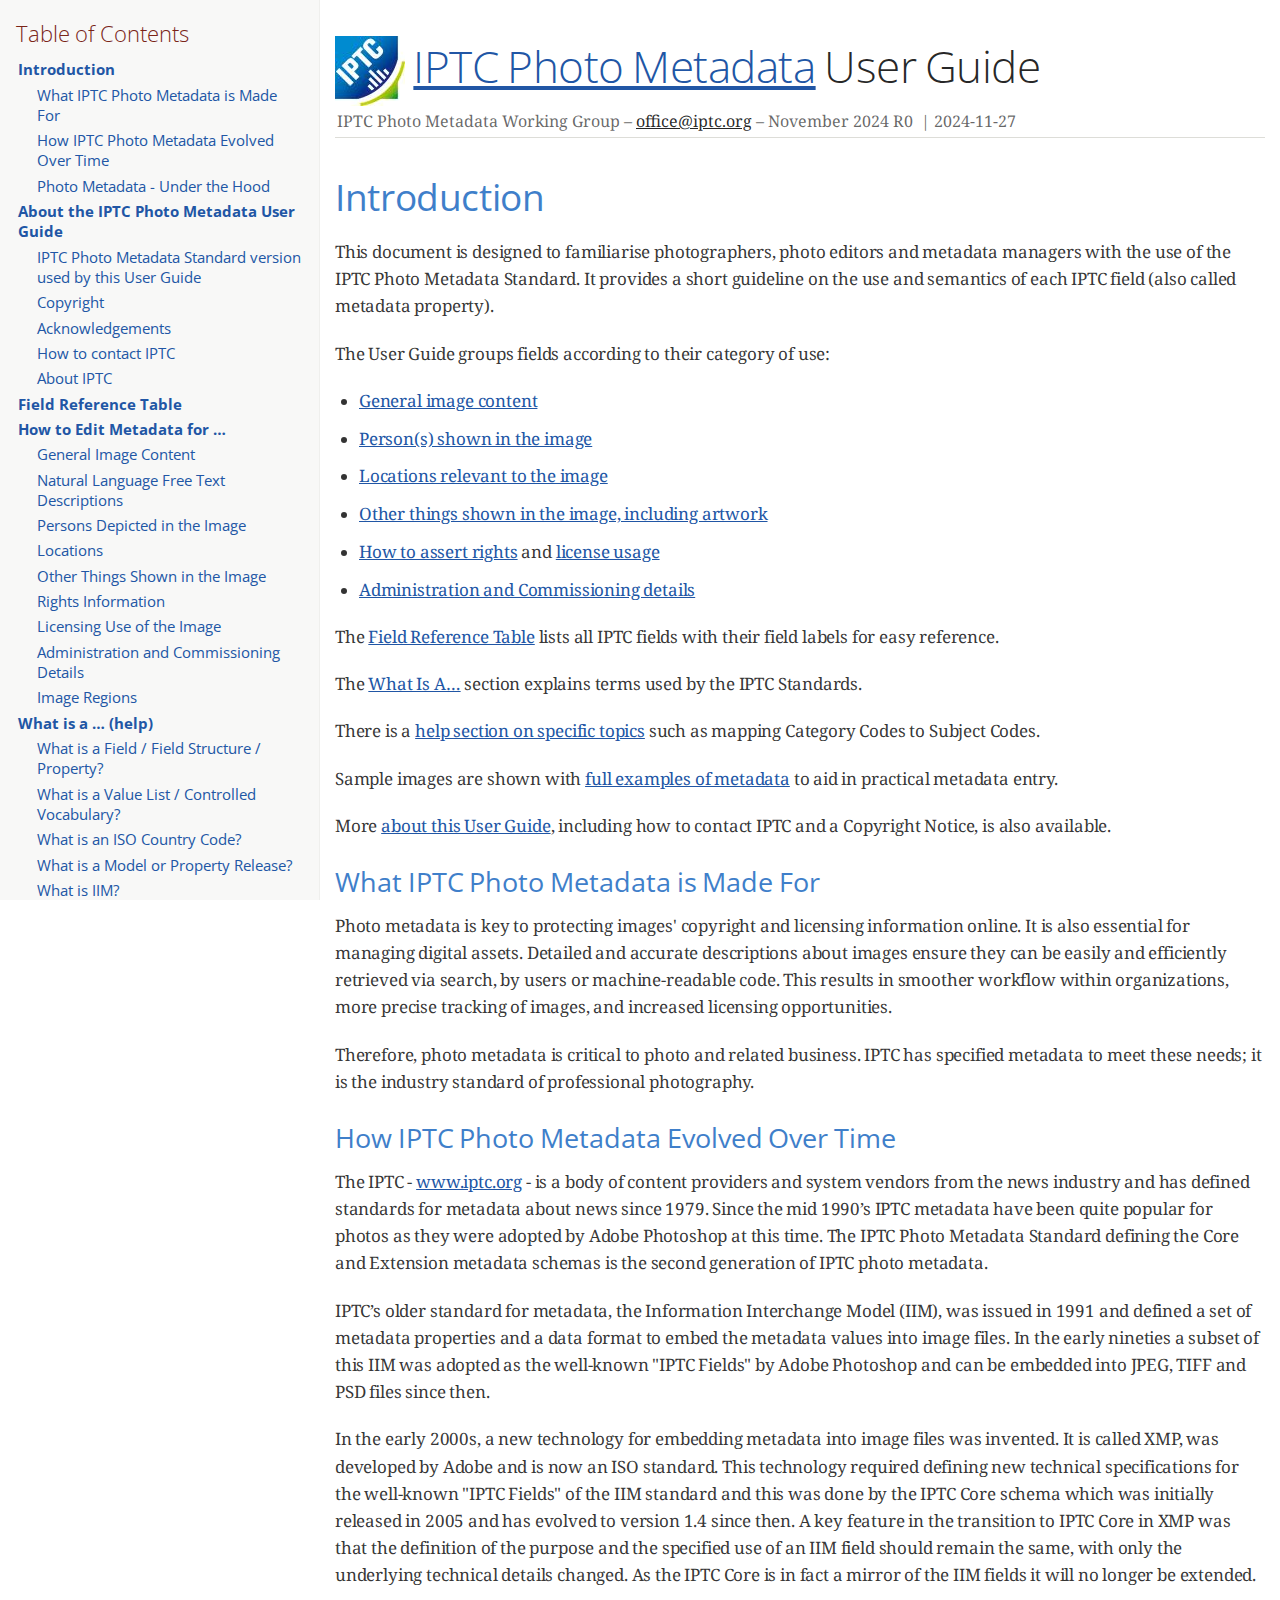
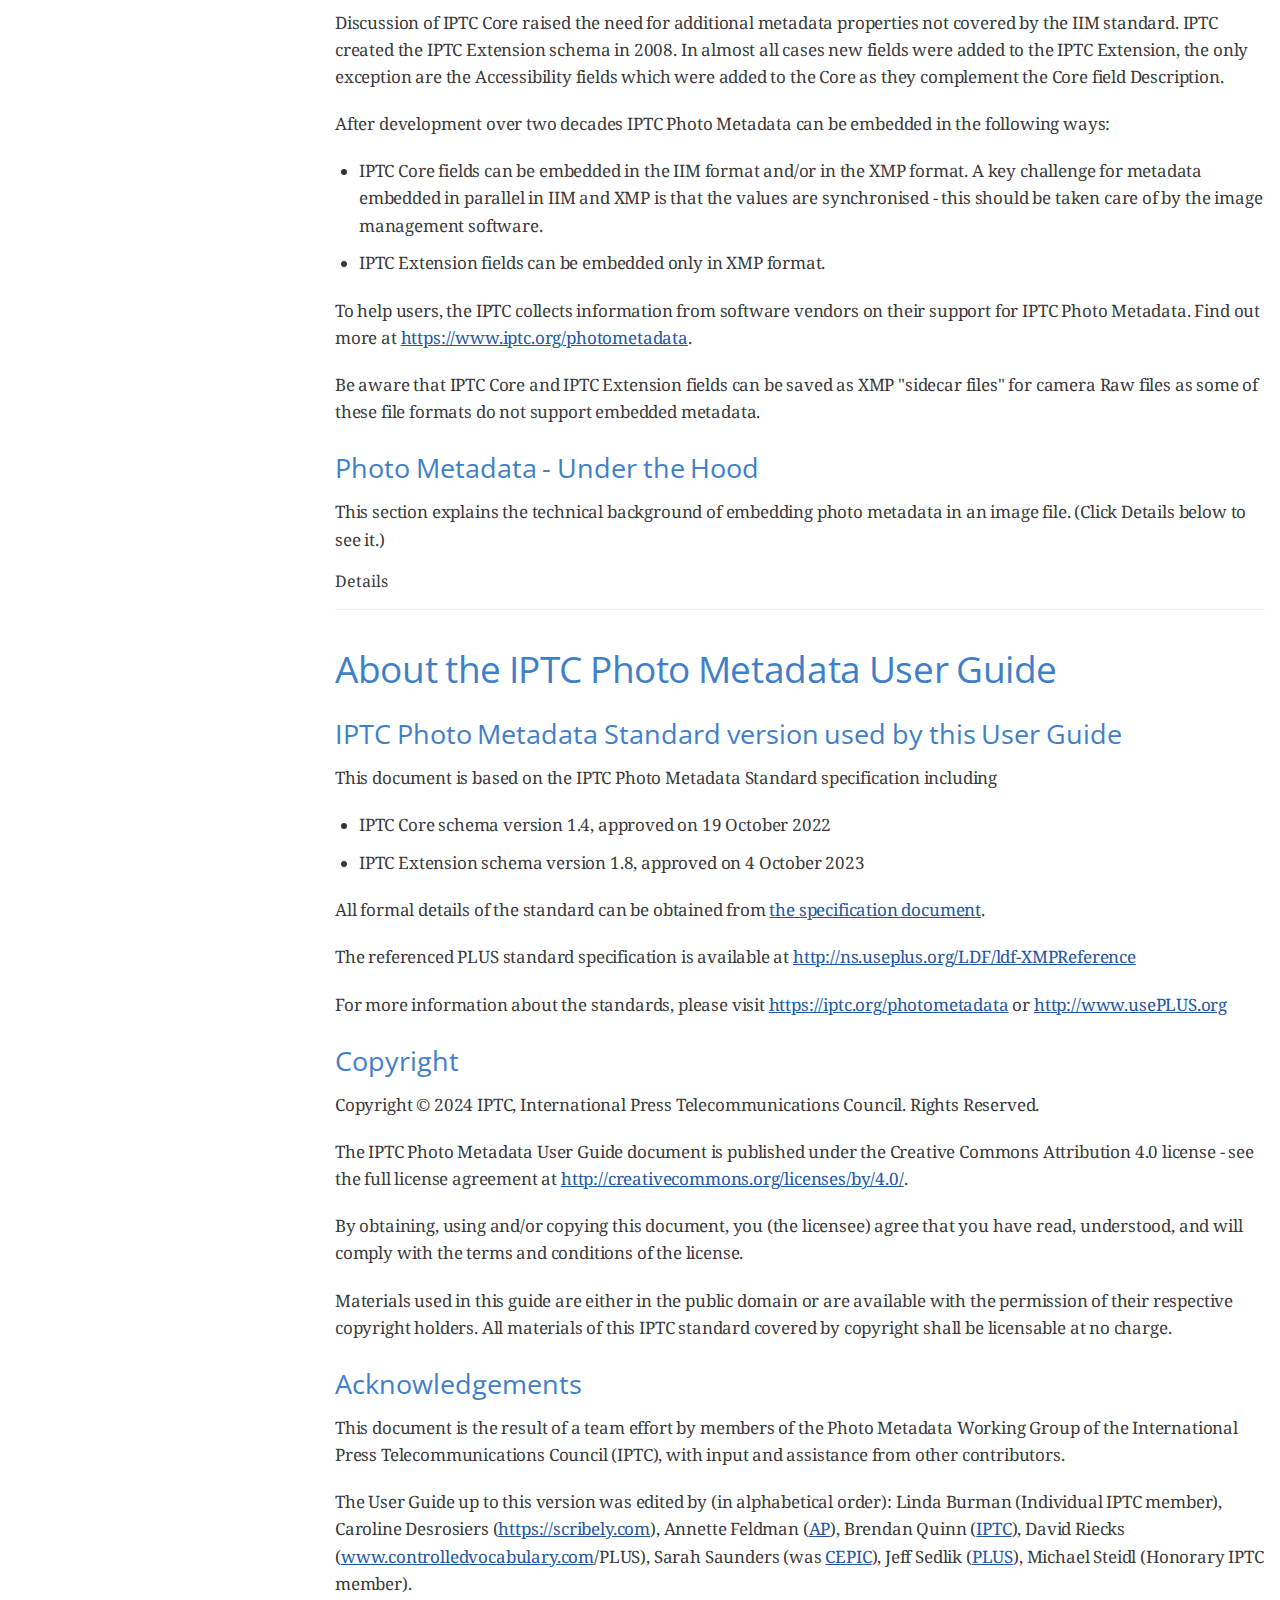
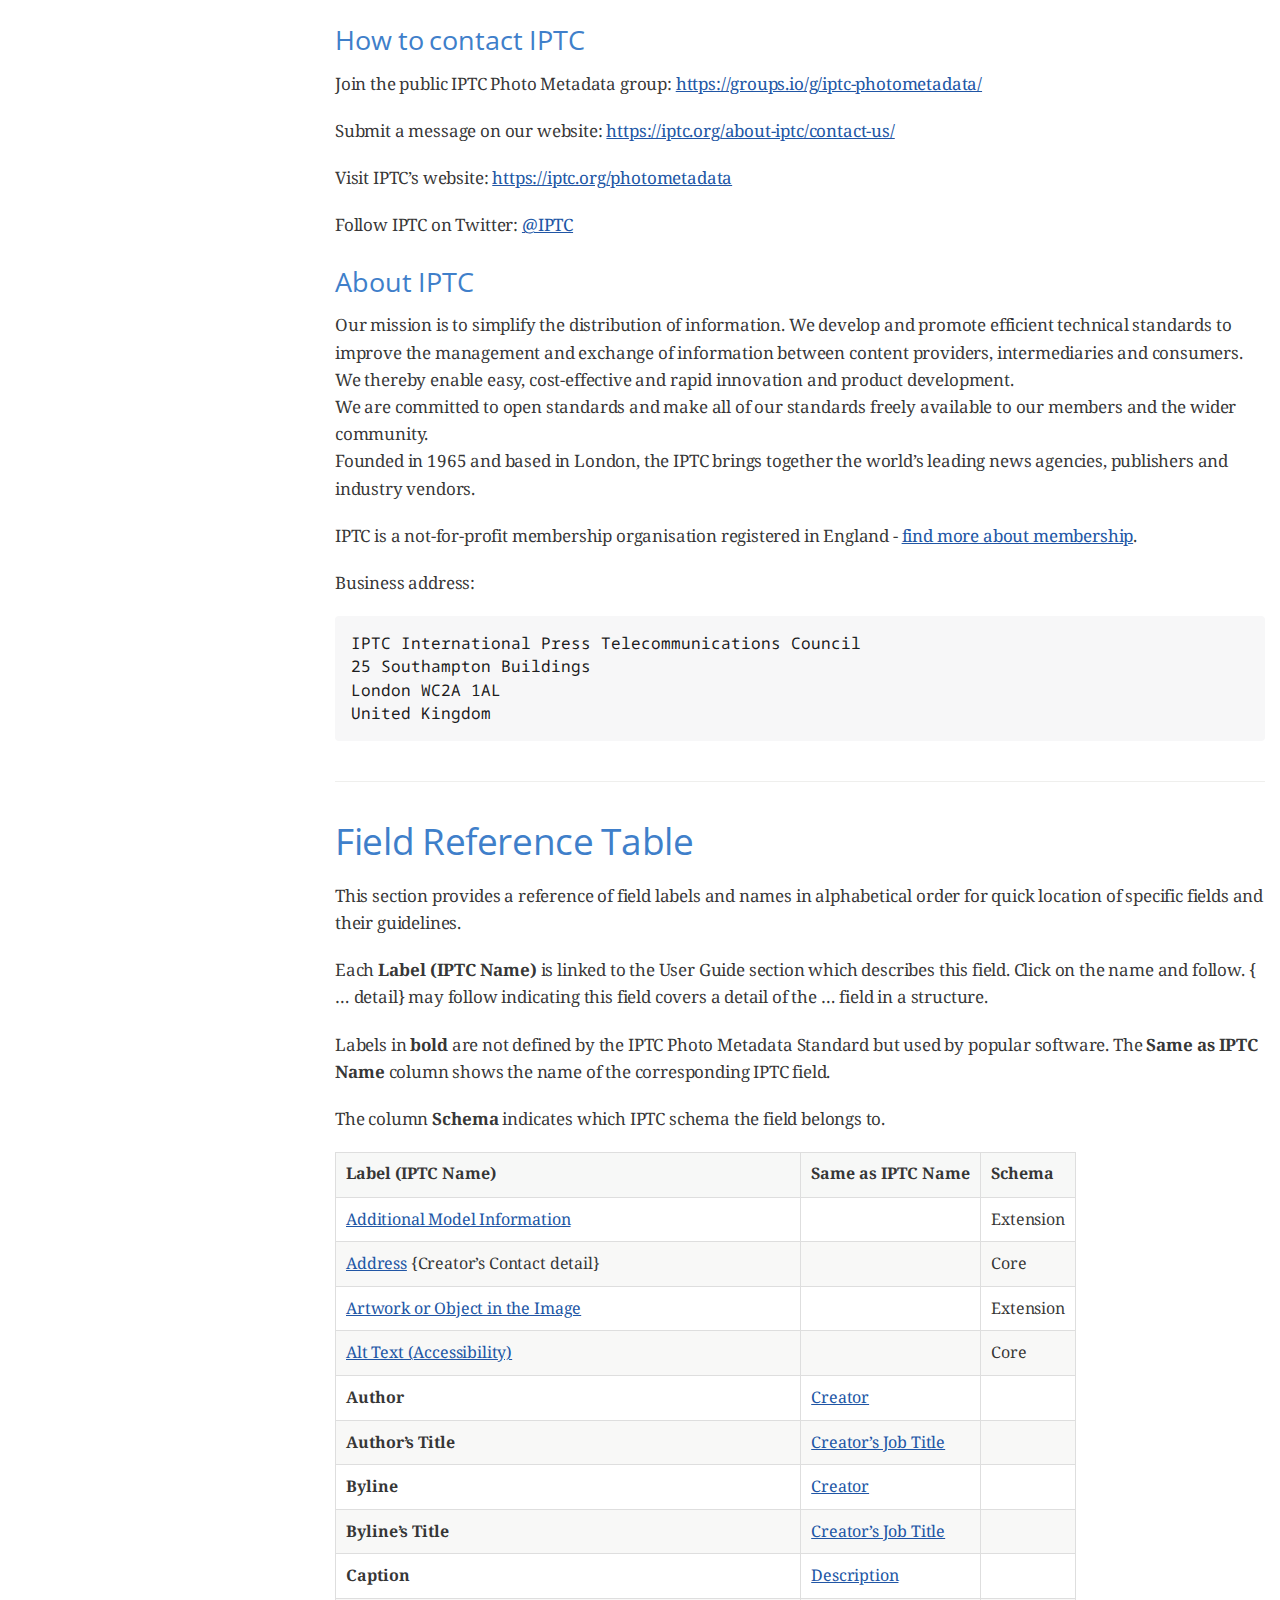
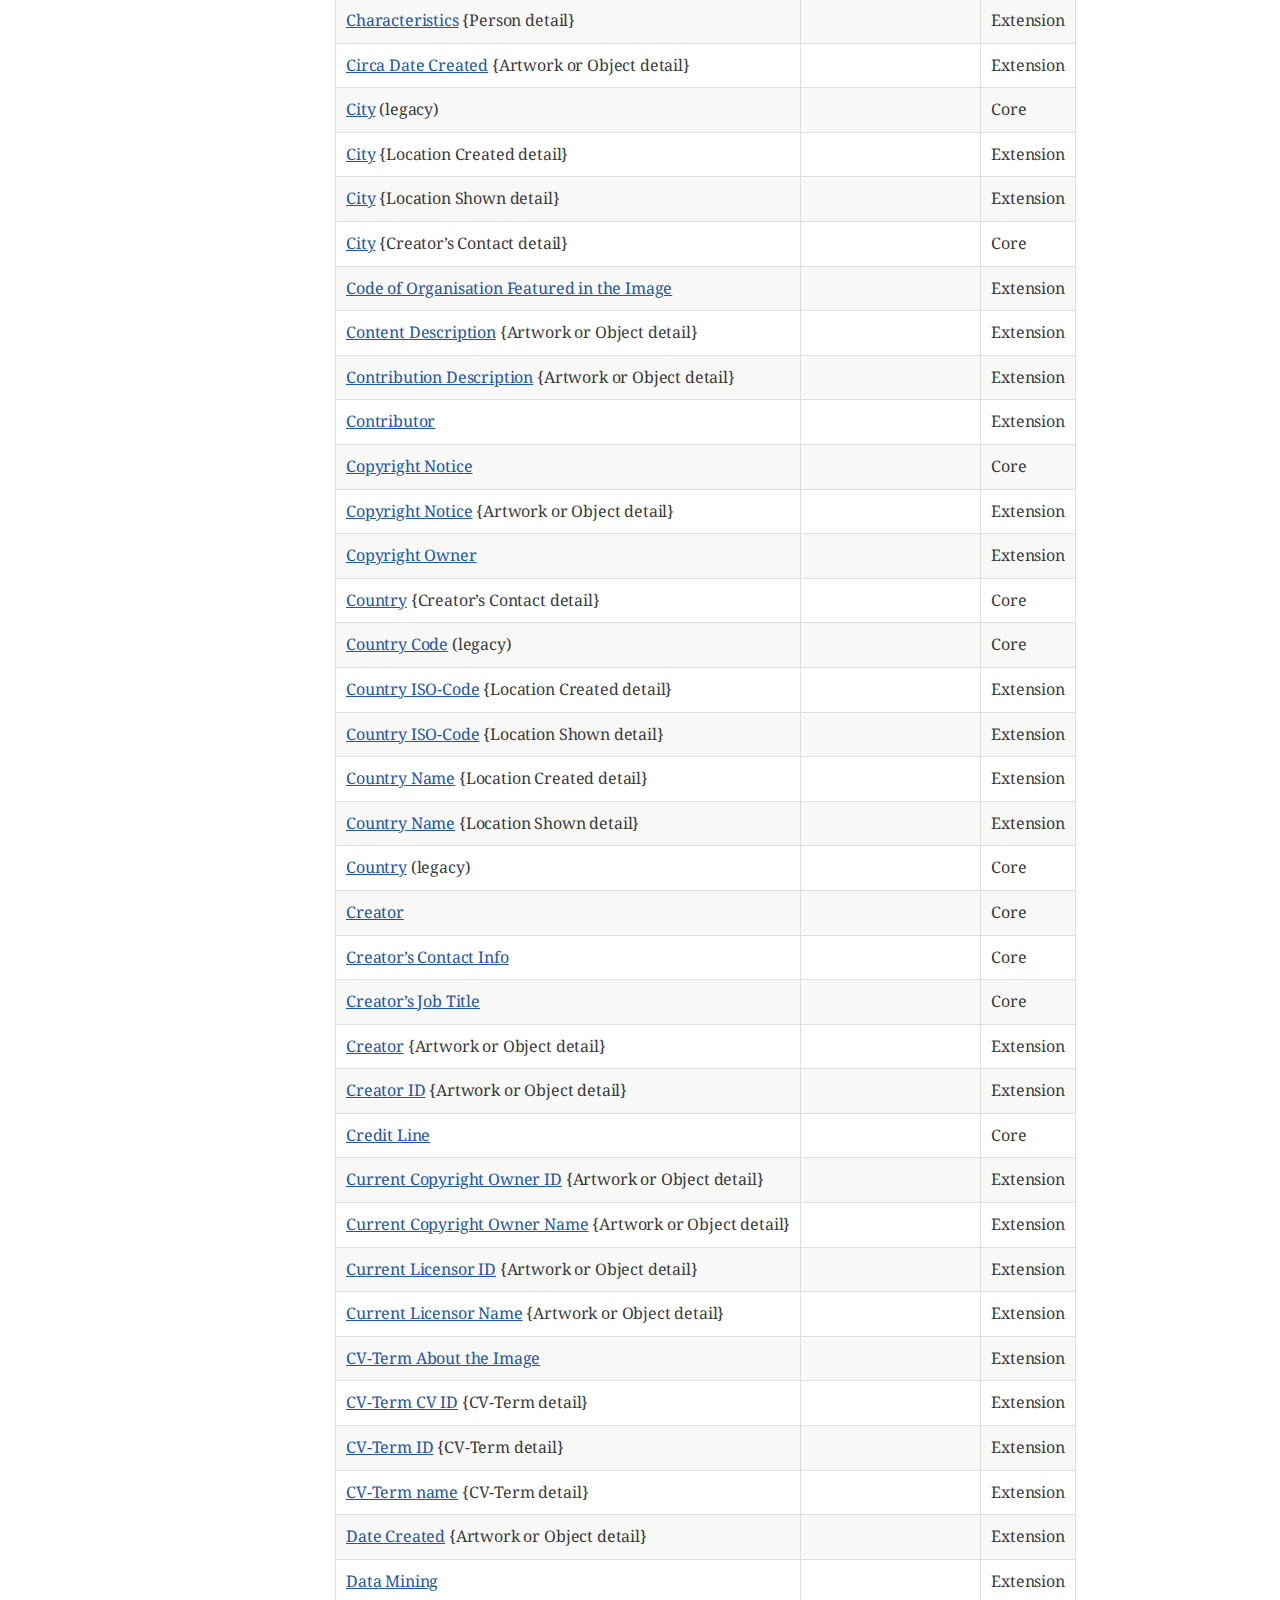
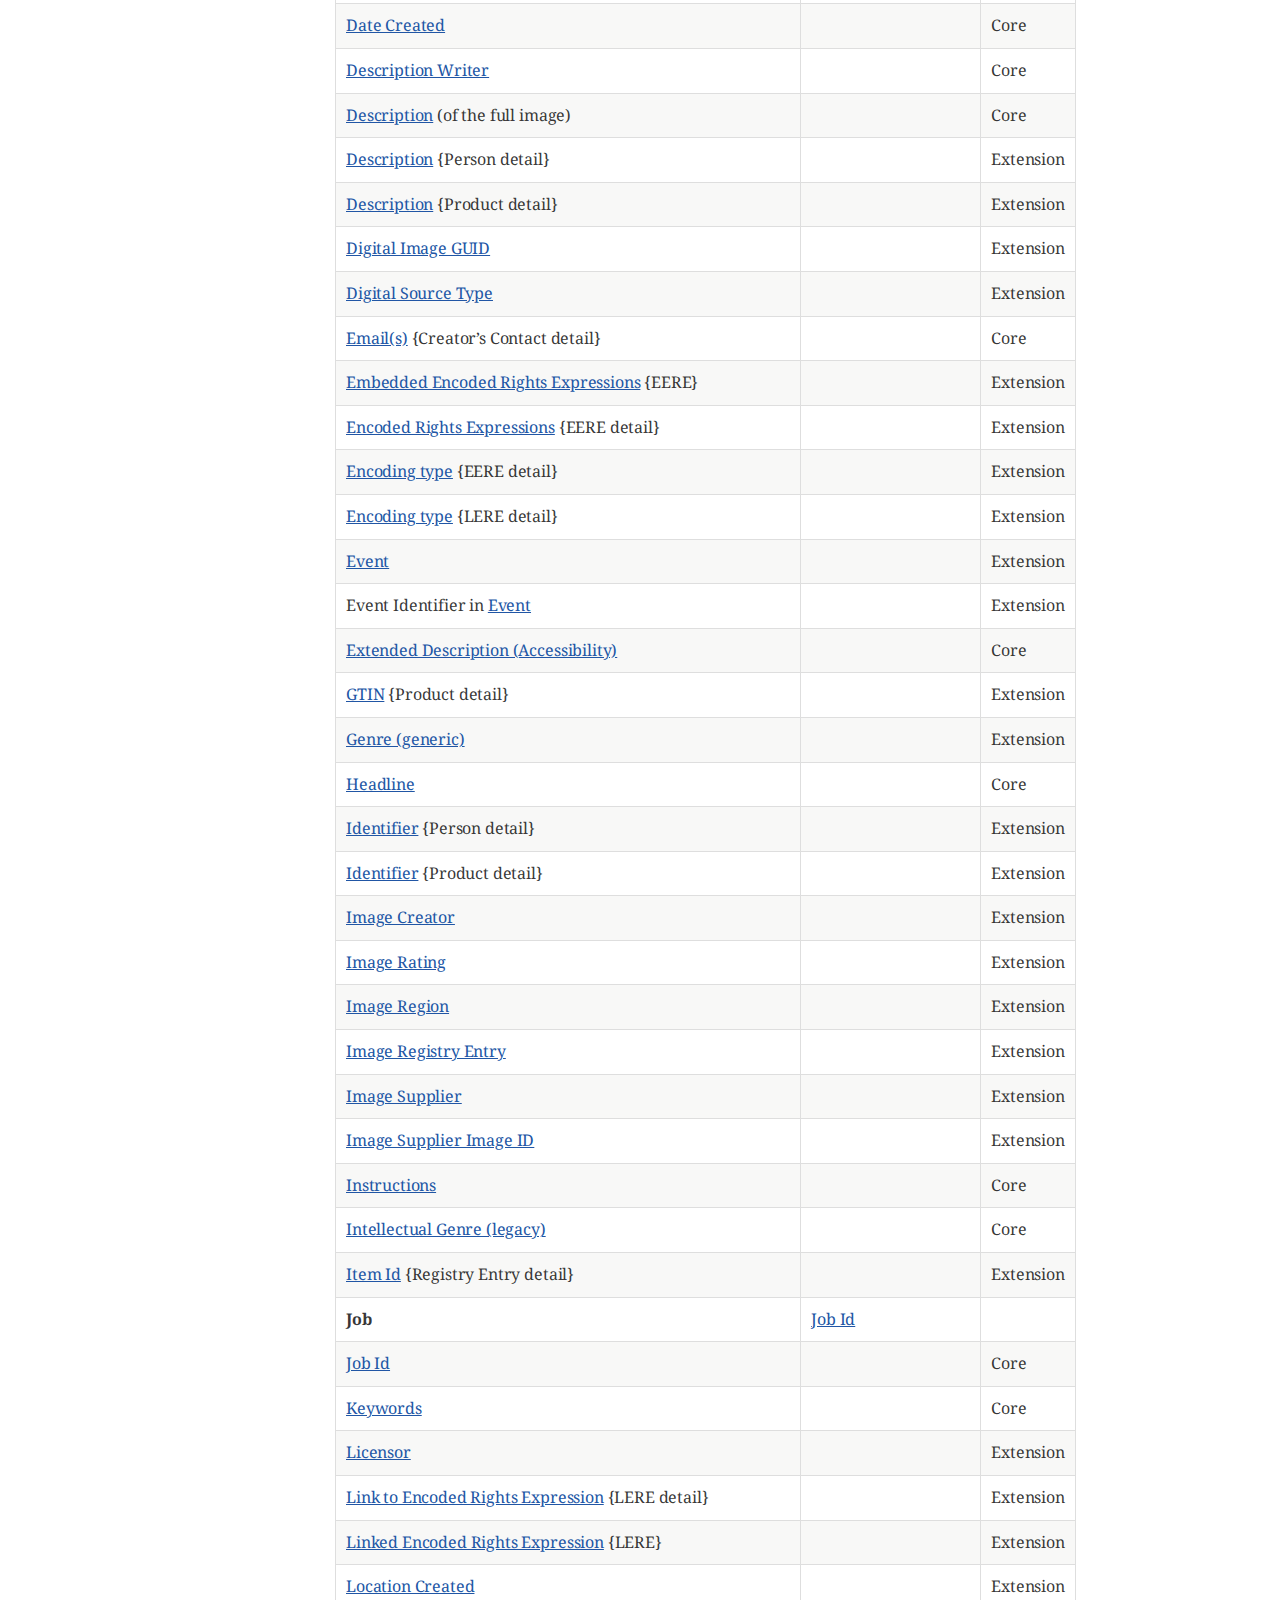
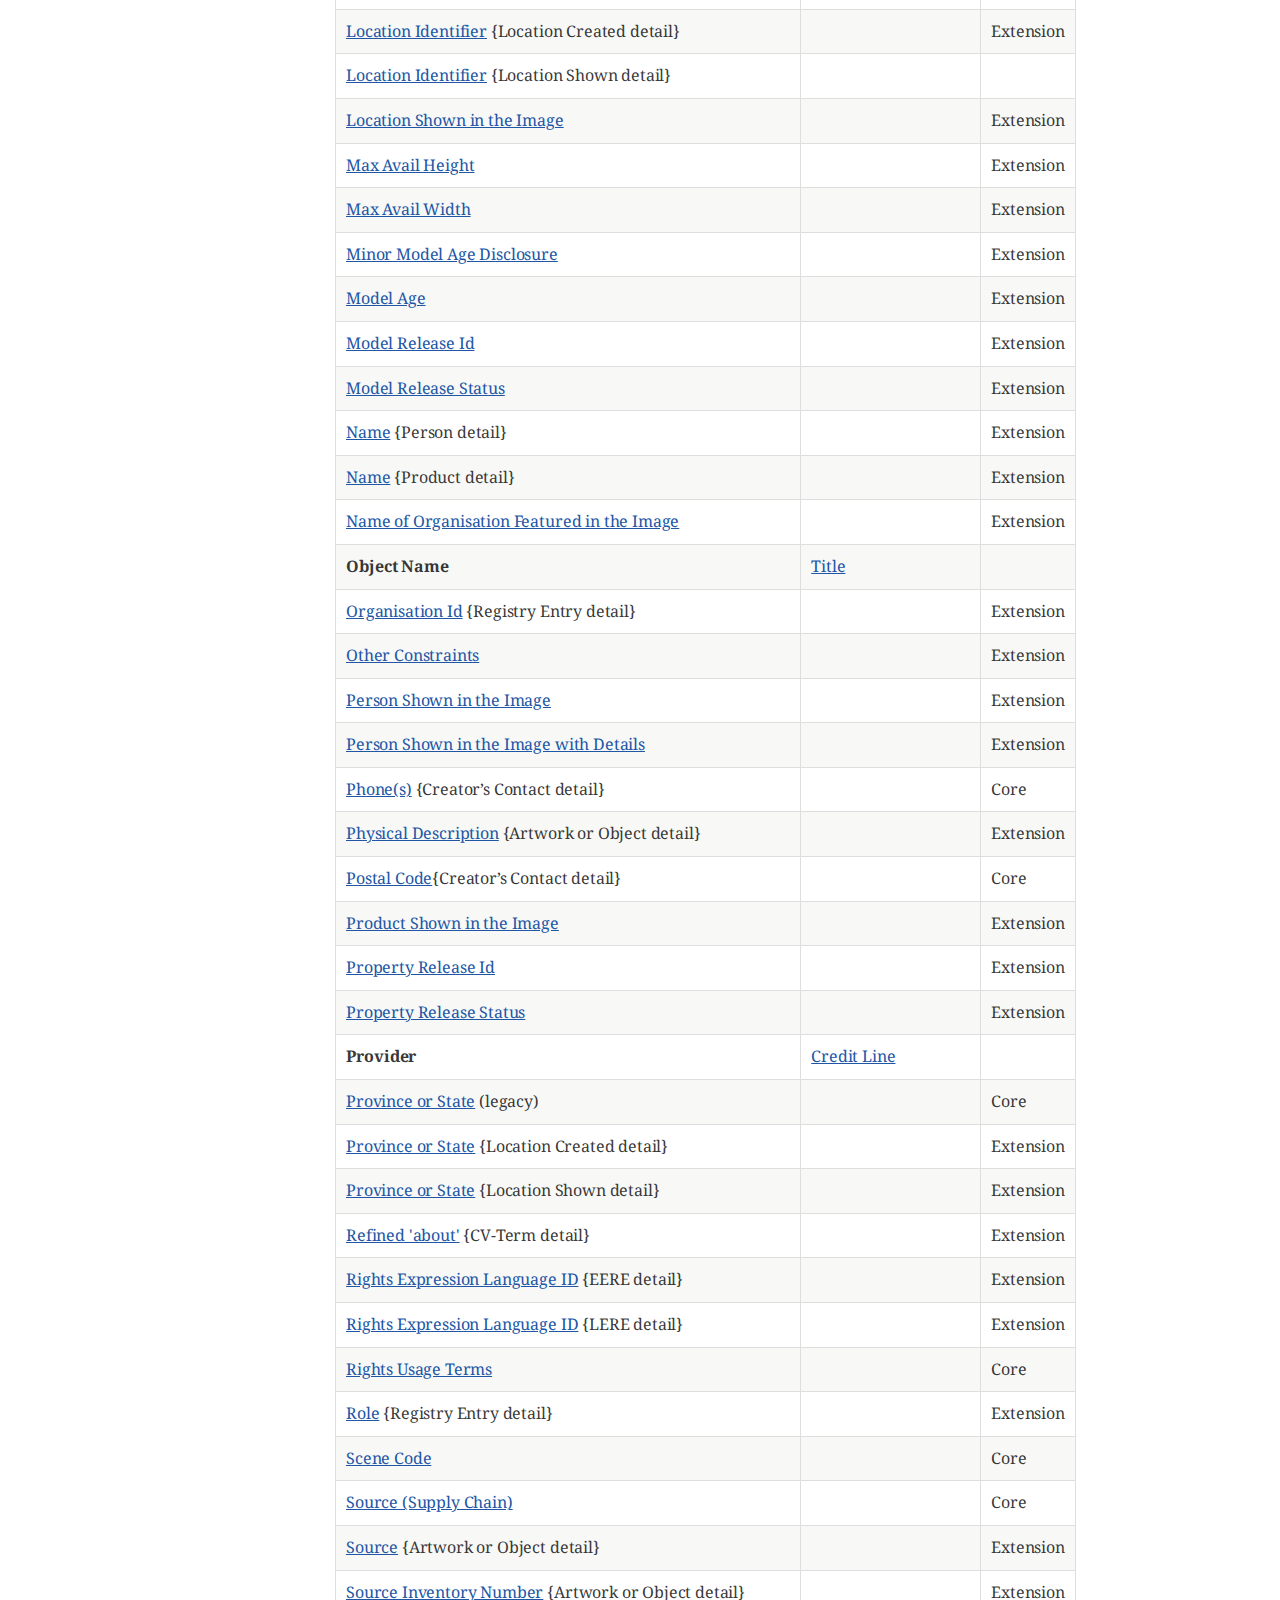
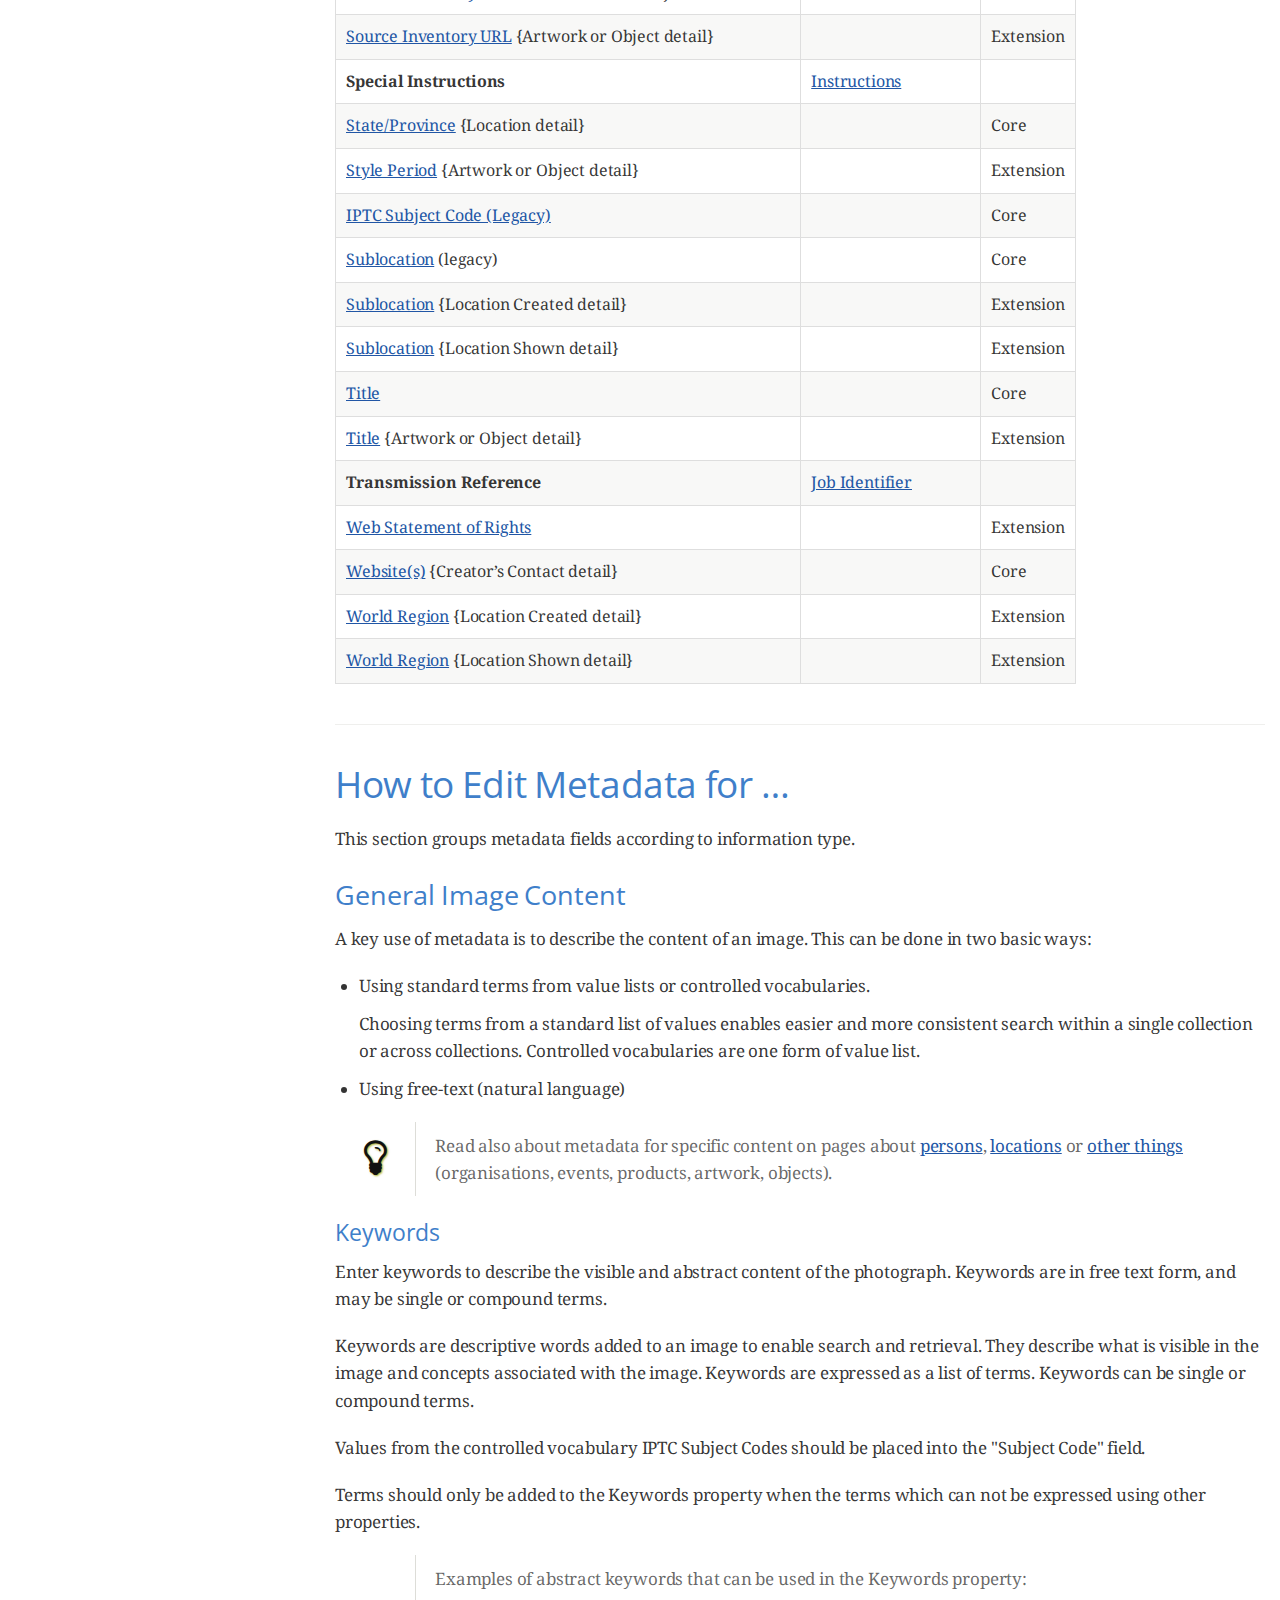
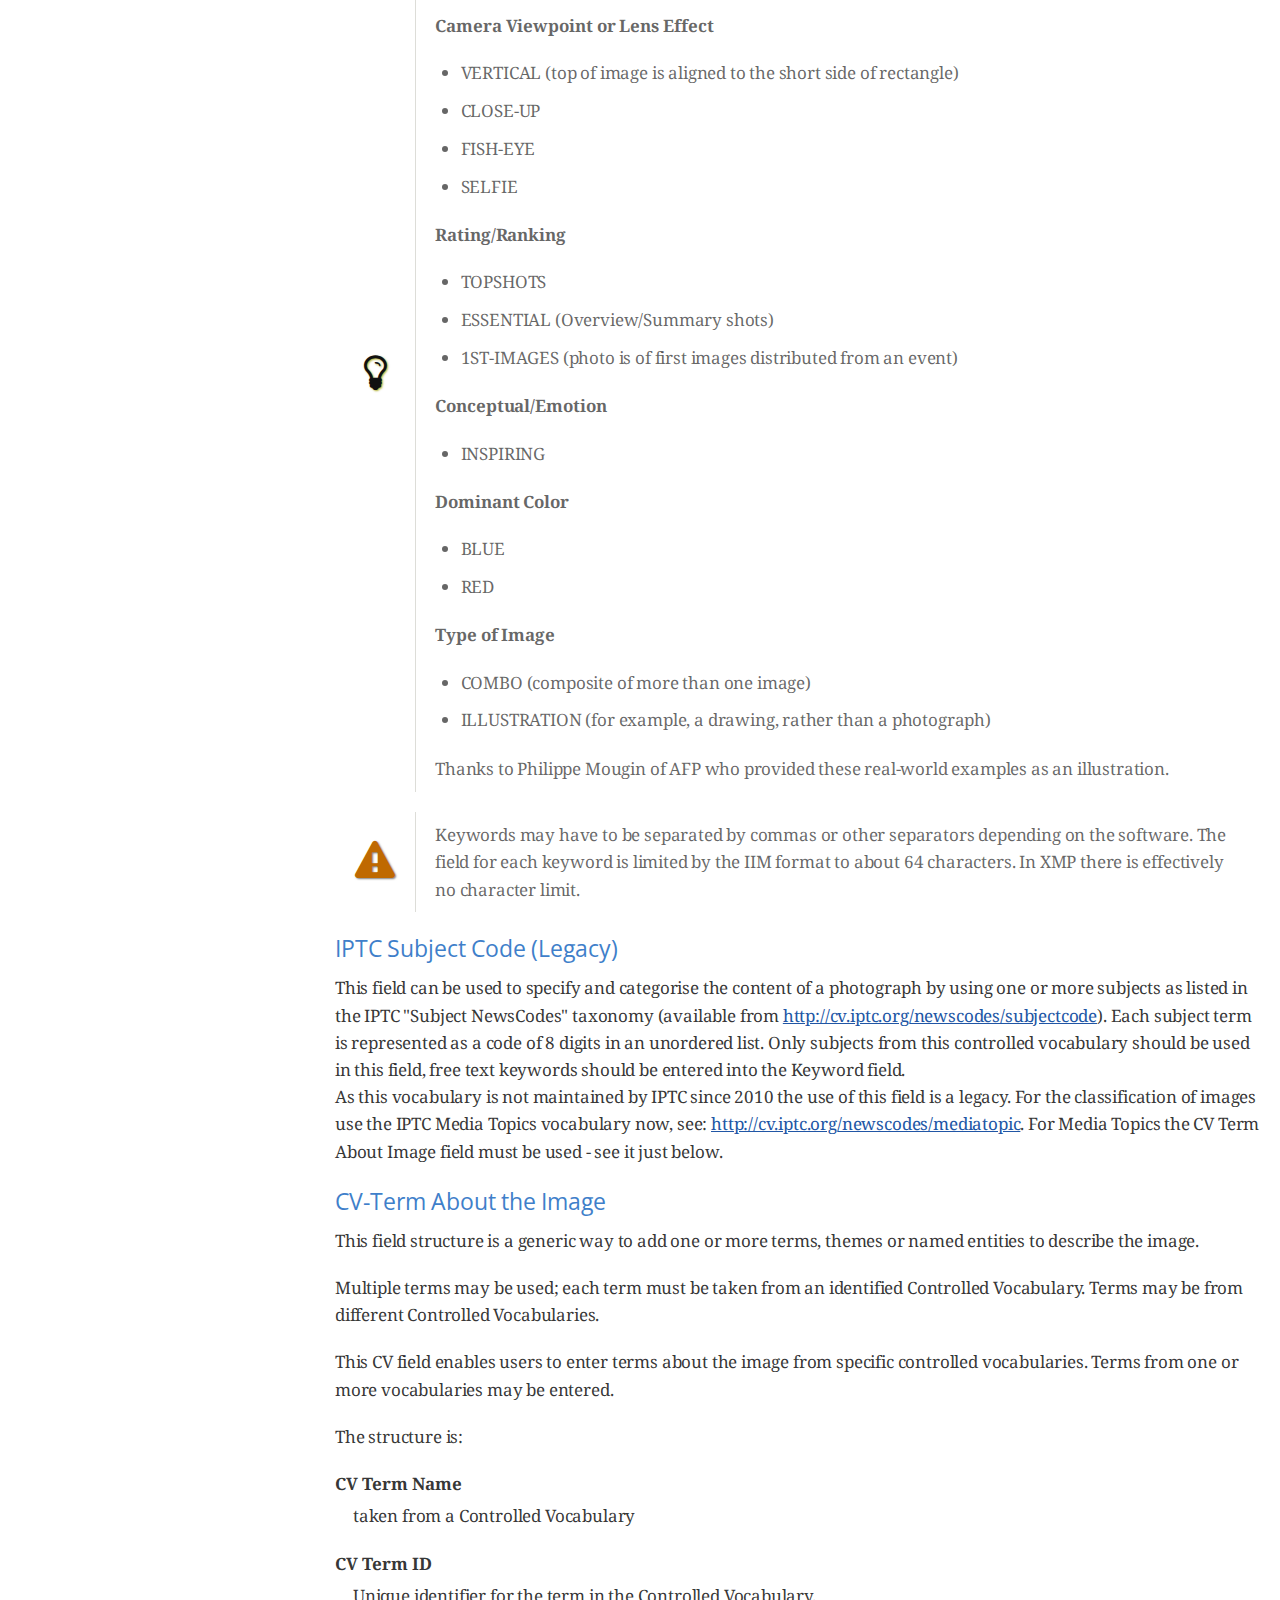
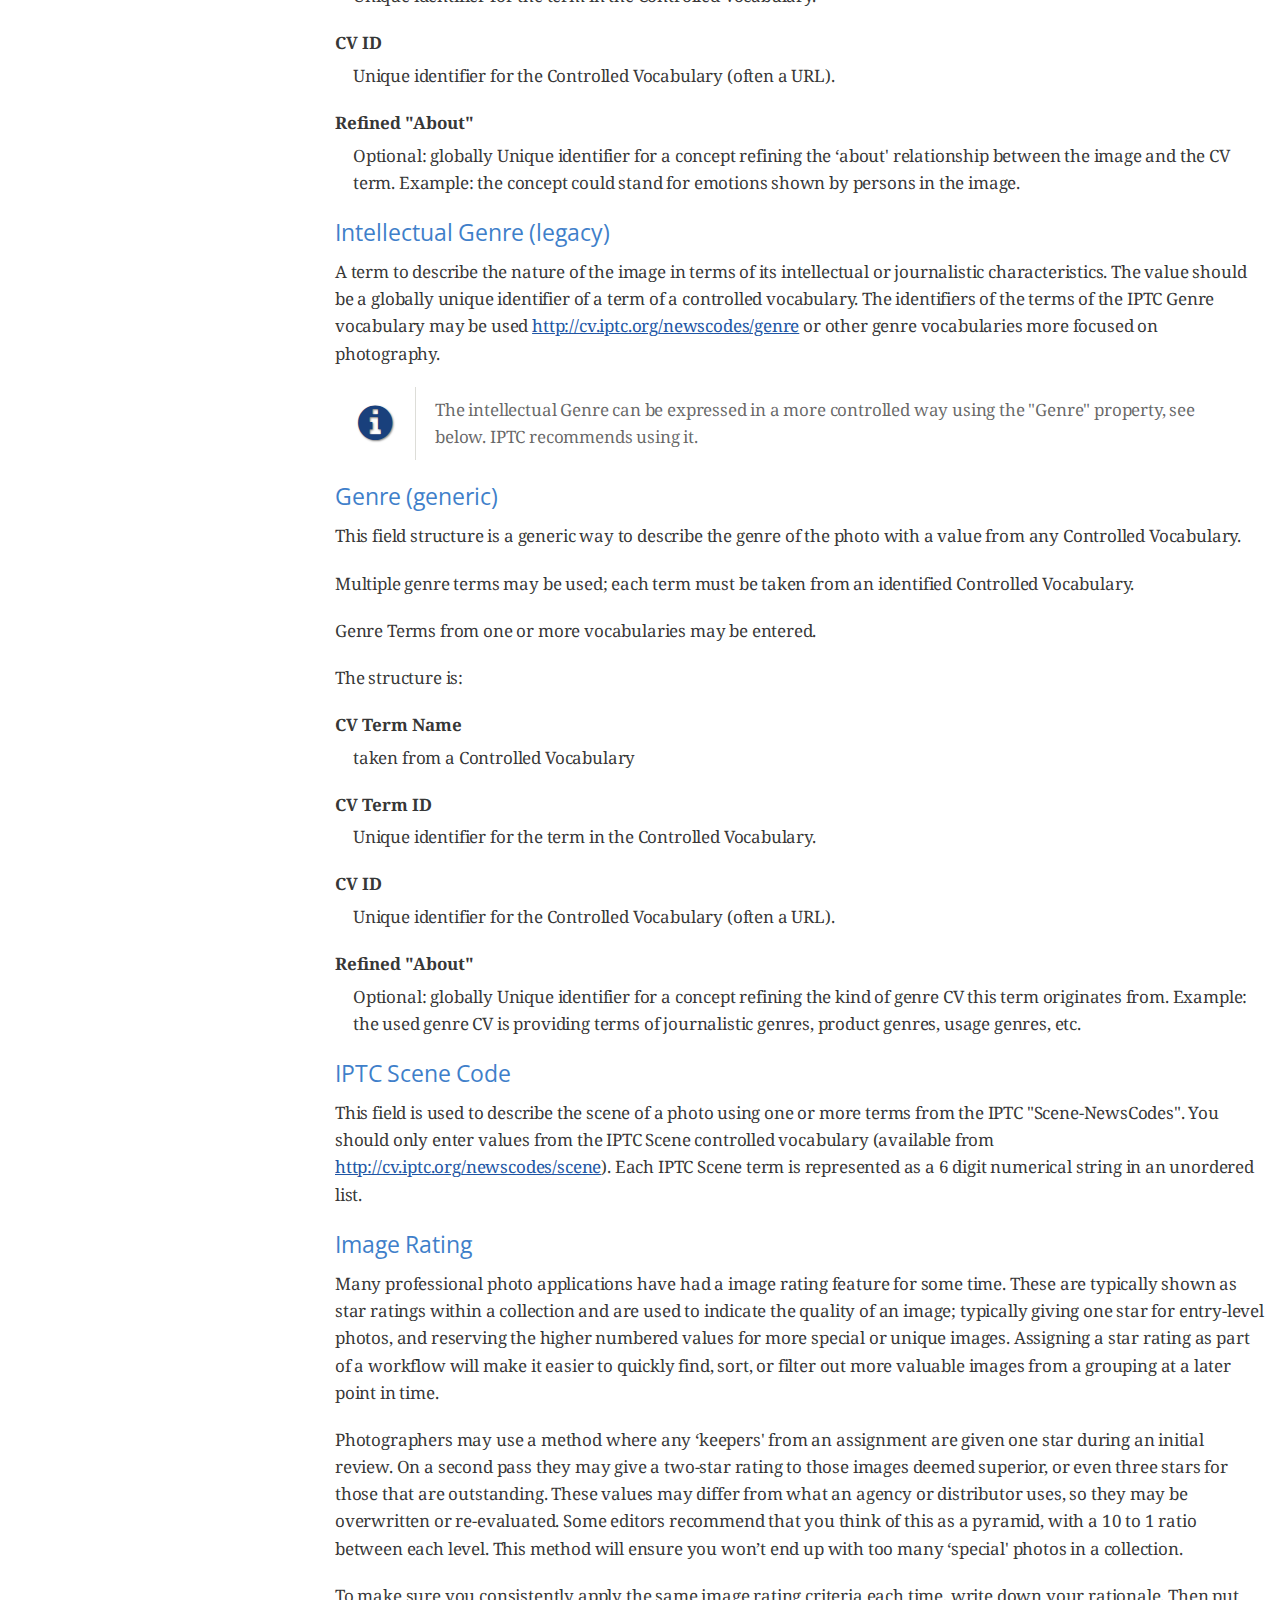
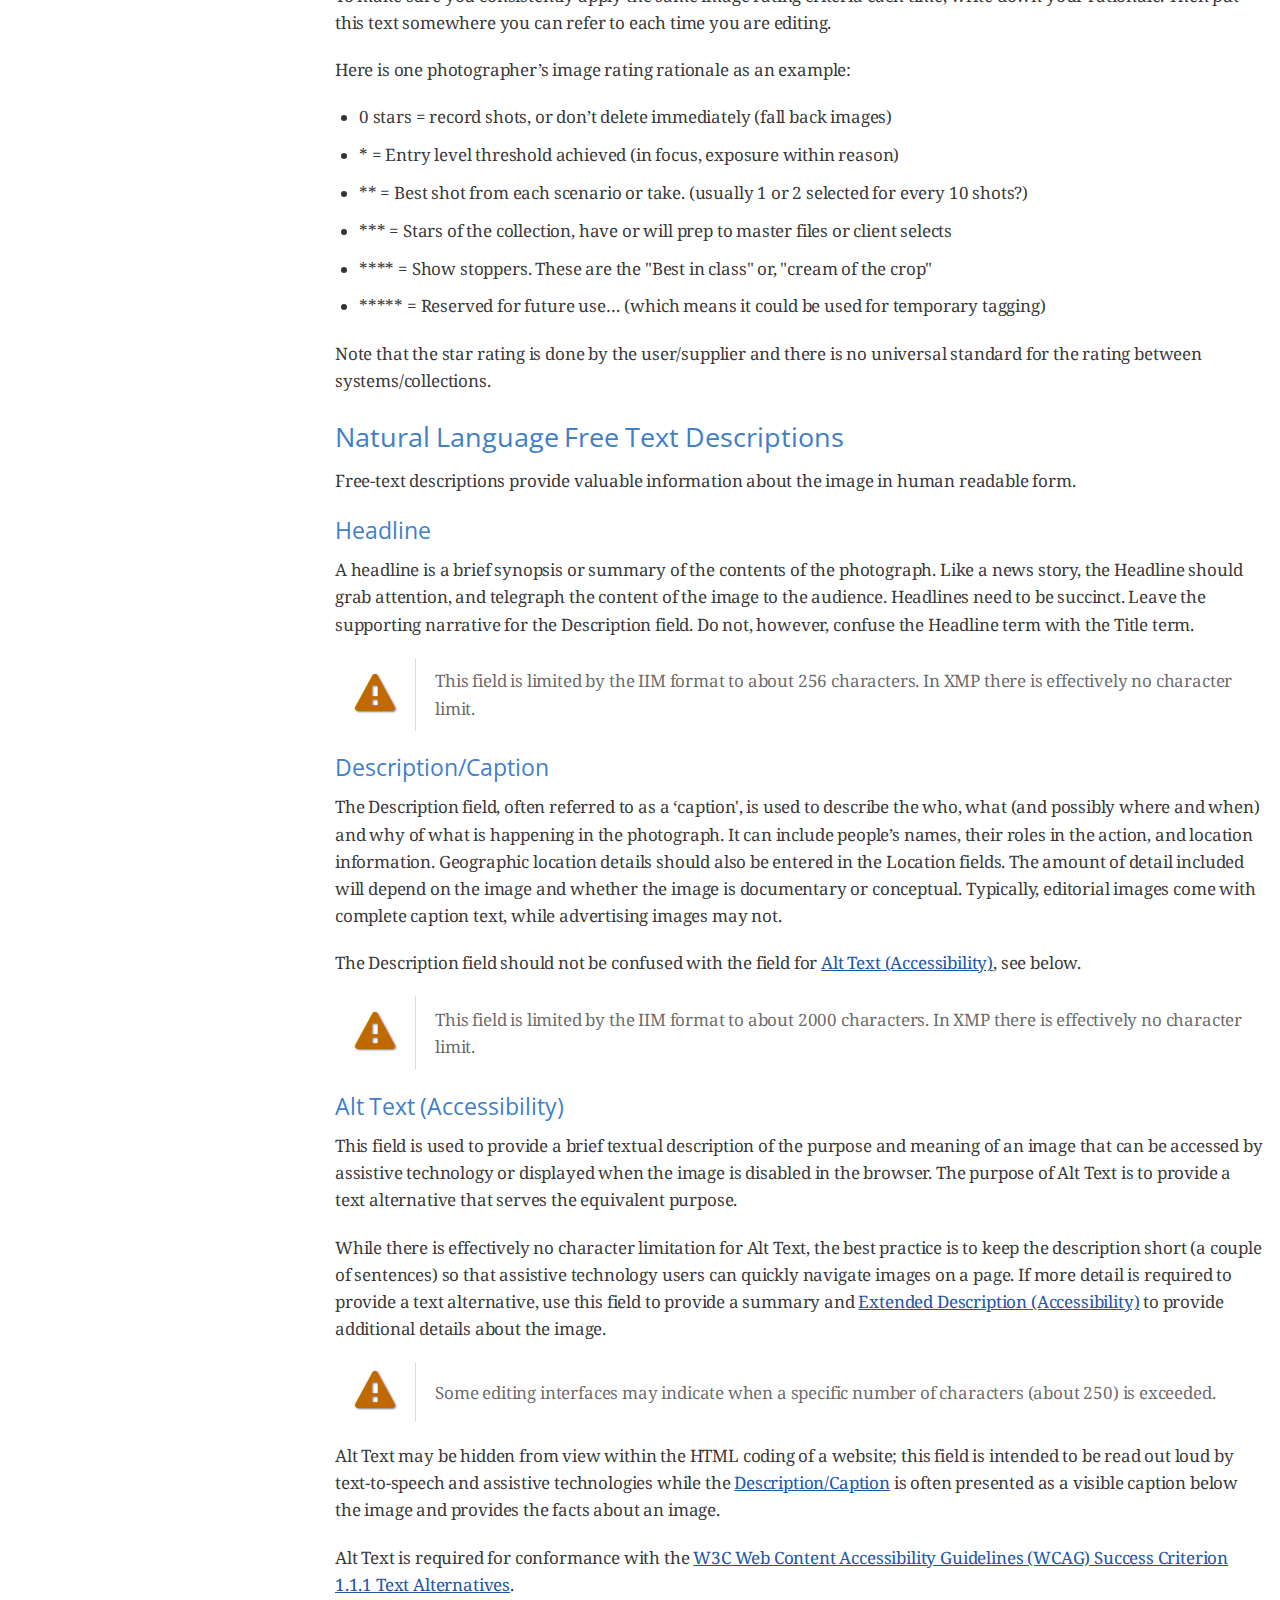
==== commit e8e430b2: "Adding guidance on keywords, as agreed at Standards Committee on 2 Oct 2024" ====
--- a/site/index.html
+++ b/site/index.html
@@ -1,6669 +1,6366 @@
-<!DOCTYPE html>
-<html lang="en">
-<head>
-<meta charset="UTF-8">
-<meta http-equiv="X-UA-Compatible" content="IE=edge">
-<meta name="viewport" content="width=device-width, initial-scale=1.0">
-<meta name="generator" content="Asciidoctor 2.0.16">
-<meta name="author" content="IPTC Photo Metadata Working Group">
-<title>IPTC Photo Metadata User Guide</title>
-<style>
-/* Asciidoctor default stylesheet plus IPTC styles | MIT License | http://asciidoctor.org */-
-/* Remove comment around @import statement below when using as a custom stylesheet */-
-@import "https://fonts.googleapis.com/css?family=Open+Sans:300,300italic,400,400italic,600,600italic%7CNoto+Serif:400,400italic,700,700italic%7CDroid+Sans+Mono:400,700";-
-article,aside,details,figcaption,figure,footer,header,hgroup,main,nav,section,summary{display:block}-
-audio,canvas,video{display:inline-block}-
-audio:not([controls]){display:none;height:0}-
-[hidden],template{display:none}-
-script{display:none!important}-
-html{font-family:sans-serif;-ms-text-size-adjust:100%;-webkit-text-size-adjust:100%}-
-a{background:transparent}-
-a:focus{outline:thin dotted}-
-a:active,a:hover{outline:0}-
-h1{font-size:2em;margin:.67em 0}-
-abbr[title]{border-bottom:1px dotted}-
-b,strong{font-weight:bold}-
-dfn{font-style:italic}-
-hr{-moz-box-sizing:content-box;box-sizing:content-box;height:0}-
-mark{background:#ff0;color:#000}-
-code,kbd,pre,samp{font-family:monospace;font-size:1em}-
-pre{white-space:pre-wrap}-
-q{quotes:"\201C" "\201D" "\2018" "\2019"}-
-small{font-size:80%}-
-sub,sup{font-size:75%;line-height:0;position:relative;vertical-align:baseline}-
-sup{top:-.5em}-
-sub{bottom:-.25em}-
-img{border:0}-
-svg:not(:root){overflow:hidden}-
-figure{margin:0}-
-fieldset{border:1px solid silver;margin:0 2px;padding:.35em .625em .75em}-
-legend{border:0;padding:0}-
-button,input,select,textarea{font-family:inherit;font-size:100%;margin:0}-
-button,input{line-height:normal}-
-button,select{text-transform:none}-
-button,html input[type="button"],input[type="reset"],input[type="submit"]{-webkit-appearance:button;cursor:pointer}-
-button[disabled],html input[disabled]{cursor:default}-
-input[type="checkbox"],input[type="radio"]{box-sizing:border-box;padding:0}-
-input[type="search"]{-webkit-appearance:textfield;-moz-box-sizing:content-box;-webkit-box-sizing:content-box;box-sizing:content-box}-
-input[type="search"]::-webkit-search-cancel-button,input[type="search"]::-webkit-search-decoration{-webkit-appearance:none}-
-button::-moz-focus-inner,input::-moz-focus-inner{border:0;padding:0}-
-textarea{overflow:auto;vertical-align:top}-
-table{border-collapse:collapse;border-spacing:0}-
-*,*:before,*:after{-moz-box-sizing:border-box;-webkit-box-sizing:border-box;box-sizing:border-box}-
-html,body{font-size:100%}-
-body{background:#fff;color:rgba(0,0,0,.8);padding:0;margin:0;font-family:"Noto Serif","DejaVu Serif",serif;font-weight:400;font-style:normal;line-height:1;position:relative;cursor:auto;tab-size:4;-moz-osx-font-smoothing:grayscale;-webkit-font-smoothing:antialiased}-
-a:hover{cursor:pointer}-
-img,object,embed{max-width:100%;height:auto}-
-object,embed{height:100%}-
-img{-ms-interpolation-mode:bicubic}-
-.left{float:left!important}-
-.right{float:right!important}-
-.text-left{text-align:left!important}-
-.text-right{text-align:right!important}-
-.text-center{text-align:center!important}-
-.text-justify{text-align:justify!important}-
-.hide{display:none}-
-img,object,svg{display:inline-block;vertical-align:middle}-
-textarea{height:auto;min-height:50px}-
-select{width:100%}-
-.center{margin-left:auto;margin-right:auto}-
-.spread{width:100%}-
-p.lead,.paragraph.lead>p,#preamble>.sectionbody>.paragraph:first-of-type p{font-size:1.21875em;line-height:1.6}-
-.subheader,.admonitionblock td.content>.title,.audioblock>.title,.exampleblock>.title,.imageblock>.title,.listingblock>.title,.literalblock>.title,.stemblock>.title,.openblock>.title,.paragraph>.title,.quoteblock>.title,table.tableblock>.title,.verseblock>.title,.videoblock>.title,.dlist>.title,.olist>.title,.ulist>.title,.qlist>.title,.hdlist>.title{line-height:1.45;color:#7a2518;font-weight:400;margin-top:0;margin-bottom:.25em}-
-div,dl,dt,dd,ul,ol,li,h1,h2,h3,#toctitle,.sidebarblock>.content>.title,h4,h5,h6,pre,form,p,blockquote,th,td{margin:0;padding:0;direction:ltr}-
-a{color:#2156a5;text-decoration:underline;line-height:inherit}-
-a:hover,a:focus{color:#1d4b8f}-
-a img{border:none}-
-p{font-family:inherit;font-weight:400;font-size:1em;line-height:1.6;margin-bottom:1.25em;text-rendering:optimizeLegibility}-
-p aside{font-size:.875em;line-height:1.35;font-style:italic}-
-h1,h2,h3,#toctitle,.sidebarblock>.content>.title,h4,h5,h6{font-family:"Open Sans","DejaVu Sans",sans-serif;font-weight:300;font-style:normal;color:#3f7fca;text-rendering:optimizeLegibility;margin-top:1em;margin-bottom:.5em;line-height:1.0125em}-
-h1 small,h2 small,h3 small,#toctitle small,.sidebarblock>.content>.title small,h4 small,h5 small,h6 small{font-size:60%;color:#e99b8f;line-height:0}-
-h1{font-size:2.125em}-
-h2{font-size:1.6875em}-
-h3,#toctitle,.sidebarblock>.content>.title{font-size:1.375em}-
-h4,h5{font-size:1.125em}-
-/* h1{font-size:2em} */-
-/* h2{font-size:1.4em}  */-
-/* h3,#toctitle,.sidebarblock>.content>.title{font-size:1.2em}  */-
-/* h4,h5{font-size:1.125em}  */-
-h6{font-size:1em}-
-hr{border:solid #ddddd8;border-width:1px 0 0;clear:both;margin:1.25em 0 1.1875em;height:0}-
-em,i{font-style:italic;line-height:inherit}-
-strong,b{font-weight:bold;line-height:inherit}-
-small{font-size:60%;line-height:inherit}-
-code{font-family:"Droid Sans Mono","DejaVu Sans Mono",monospace;font-weight:400;color:rgba(0,0,0,.9)}-
-ul,ol,dl{font-size:1em;line-height:1.6;margin-bottom:1.25em;list-style-position:outside;font-family:inherit}-
-ul,ol,ul.no-bullet,ol.no-bullet{margin-left:1.5em}-
-ul li ul,ul li ol{margin-left:1.25em;margin-bottom:0;font-size:1em}-
-ul.square li ul,ul.circle li ul,ul.disc li ul{list-style:inherit}-
-ul.square{list-style-type:square}-
-ul.circle{list-style-type:circle}-
-ul.disc{list-style-type:disc}-
-ul.no-bullet{list-style:none}-
-ol li ul,ol li ol{margin-left:1.25em;margin-bottom:0}-
-dl dt{margin-bottom:.3125em;font-weight:bold}-
-dl dd{margin-bottom:1.25em}-
-abbr,acronym{text-transform:uppercase;font-size:90%;color:rgba(0,0,0,.8);border-bottom:1px dotted #ddd;cursor:help}-
-abbr{text-transform:none}-
-blockquote{margin:0 0 1.25em;padding:.5625em 1.25em 0 1.1875em;border-left:1px solid #ddd}-
-blockquote cite{display:block;font-size:.9375em;color:rgba(0,0,0,.6)}-
-blockquote cite:before{content:"\2014 \0020"}-
-blockquote cite a,blockquote cite a:visited{color:rgba(0,0,0,.6)}-
-blockquote,blockquote p{line-height:1.6;color:rgba(0,0,0,.85)}-
-@media only screen and (min-width:768px){h1,h2,h3,#toctitle,.sidebarblock>.content>.title,h4,h5,h6{line-height:1.2}-
-h1{font-size:2.75em}-
-h2{font-size:2.3125em}-
-h3,#toctitle,.sidebarblock>.content>.title{font-size:1.6875em}-
-h4{font-size:1.4375em}}-
-table{background:#fff;margin-bottom:1.25em;border:solid 1px #dedede}-
-table thead,table tfoot{background:#f7f8f7;font-weight:bold}-
-table thead tr th,table thead tr td,table tfoot tr th,table tfoot tr td{padding:.5em .625em .625em;font-size:inherit;color:rgba(0,0,0,.8);text-align:left}-
-table tr th,table tr td{padding:.5625em .625em;font-size:inherit;color:rgba(0,0,0,.8)}-
-table tr.even,table tr.alt,table tr:nth-of-type(even){background:#f8f8f7}-
-table thead tr th,table tfoot tr th,table tbody tr td,table tr td,table tfoot tr td{display:table-cell;line-height:1.6}-
-h1,h2,h3,#toctitle,.sidebarblock>.content>.title,h4,h5,h6{line-height:1.2;word-spacing:-.05em}-
-h1 strong,h2 strong,h3 strong,#toctitle strong,.sidebarblock>.content>.title strong,h4 strong,h5 strong,h6 strong{font-weight:400}-
-.clearfix:before,.clearfix:after,.float-group:before,.float-group:after{content:" ";display:table}-
-.clearfix:after,.float-group:after{clear:both}-
-*:not(pre)>code{font-size:.9375em;font-style:normal!important;letter-spacing:0;padding:.1em .5ex;word-spacing:-.15em;background-color:#f7f7f8;-webkit-border-radius:4px;border-radius:4px;line-height:1.45;text-rendering:optimizeSpeed;word-wrap:break-word}-
-*:not(pre)>code.nobreak{word-wrap:normal}-
-*:not(pre)>code.nowrap{white-space:nowrap}-
-pre,pre>code{line-height:1.45;color:rgba(0,0,0,.9);font-family:"Droid Sans Mono","DejaVu Sans Mono",monospace;font-weight:400;text-rendering:optimizeSpeed}-
-em em{font-style:normal}-
-strong strong{font-weight:400}-
-.keyseq{color:rgba(51,51,51,.8)}-
-kbd{font-family:"Droid Sans Mono","DejaVu Sans Mono",monospace;display:inline-block;color:rgba(0,0,0,.8);font-size:.65em;line-height:1.45;background-color:#f7f7f7;border:1px solid #ccc;-webkit-border-radius:3px;border-radius:3px;-webkit-box-shadow:0 1px 0 rgba(0,0,0,.2),0 0 0 .1em white inset;box-shadow:0 1px 0 rgba(0,0,0,.2),0 0 0 .1em #fff inset;margin:0 .15em;padding:.2em .5em;vertical-align:middle;position:relative;top:-.1em;white-space:nowrap}-
-.keyseq kbd:first-child{margin-left:0}-
-.keyseq kbd:last-child{margin-right:0}-
-.menuseq,.menu{color:rgba(0,0,0,.8)}-
-b.button:before,b.button:after{position:relative;top:-1px;font-weight:400}-
-b.button:before{content:"[";padding:0 3px 0 2px}-
-b.button:after{content:"]";padding:0 2px 0 3px}-
-p a>code:hover{color:rgba(0,0,0,.9)}-
-#header,#content,#footnotes,#footer{width:100%;margin-left:auto;margin-right:auto;margin-top:0;margin-bottom:0;max-width:62.5em;*zoom:1;position:relative;padding-left:.9375em;padding-right:.9375em}-
-#header:before,#header:after,#content:before,#content:after,#footnotes:before,#footnotes:after,#footer:before,#footer:after{content:" ";display:table}-
-#header:after,#content:after,#footnotes:after,#footer:after{clear:both}-
-#content{margin-top:1.25em}-
-#content:before{content:none}-
-#header>h1:first-child{color:rgba(0,0,0,.85);margin-top:2.25rem;margin-bottom:0}-
-#header>h1:first-child+#toc{margin-top:8px;border-top:1px solid #ddddd8}-
-#header>h1:only-child,body.toc2 #header>h1:nth-last-child(2){border-bottom:1px solid #ddddd8;padding-bottom:8px}-
-#header .details{border-bottom:1px solid #ddddd8;line-height:1.45;padding-top:.25em;padding-bottom:.25em;padding-left:.25em;color:rgba(0,0,0,.6);display:-ms-flexbox;display:-webkit-flex;display:flex;-ms-flex-flow:row wrap;-webkit-flex-flow:row wrap;flex-flow:row wrap}-
-#header .details span:first-child{margin-left:-.125em}-
-#header .details span.email a{color:rgba(0,0,0,.85)}-
-#header .details br{display:none}-
-#header .details br+span:before{content:"\00a0\2013\00a0"}-
-#header .details br+span.author:before{content:"\00a0\22c5\00a0";color:rgba(0,0,0,.85)}-
-#header .details br+span#revremark:before{content:"\00a0|\00a0"}-
-#header #revnumber{text-transform:capitalize}-
-#header #revnumber:after{content:"\00a0"}-
-#content>h1:first-child:not([class]){color:rgba(0,0,0,.85);border-bottom:1px solid #ddddd8;padding-bottom:8px;margin-top:0;padding-top:1rem;margin-bottom:1.25rem}-
-#toc{border-bottom:1px solid #efefed;padding-bottom:.5em}-
-#toc>ul{margin-left:.125em}-
-#toc ul.sectlevel0>li>a{font-weight: bold; font-style:italic}-
-#toc ul.sectlevel0 ul.sectlevel1{margin:.5em 0}-
-#toc ul{font-family:"Open Sans","DejaVu Sans",sans-serif;list-style-type:none}-
-#toc li{line-height:1.3334;margin-top:.3334em}-
-#toc a{text-decoration:none}-
-#toc a:active{text-decoration:underline}-
-#toctitle{color:#7a2518;font-size:1.2em}-
-@media only screen and (min-width:768px){#toctitle{font-size:1.375em}-
-body.toc2{padding-left:15em;padding-right:0}-
-#toc.toc2{margin-top:0!important;background-color:#f8f8f7;position:fixed;width:15em;left:0;top:0;border-right:1px solid #efefed;border-top-width:0!important;border-bottom-width:0!important;z-index:1000;padding:1.25em 1em;height:100%;overflow:auto}-
-#toc.toc2 #toctitle{margin-top:0;margin-bottom:.8rem;font-size:1.2em}-
-#toc.toc2>ul{font-size:.9em;margin-bottom:0}-
-#toc.toc2 ul ul{margin-left:0;padding-left:1em}-
-#toc.toc2 ul.sectlevel0 ul.sectlevel1{padding-left:0;margin-top:.5em;margin-bottom:.5em}-
-body.toc2.toc-right{padding-left:0;padding-right:15em}-
-body.toc2.toc-right #toc.toc2{border-right-width:0;border-left:1px solid #efefed;left:auto;right:0}}-
-@media only screen and (min-width:1280px){body.toc2{padding-left:20em;padding-right:0}-
-#toc.toc2{width:20em}-
-#toc.toc2 #toctitle{font-size:1.375em}-
-#toc.toc2>ul{font-size:.95em}-
-#toc.toc2 ul ul{padding-left:1.25em}-
-body.toc2.toc-right{padding-left:0;padding-right:20em}}-
-#content #toc{border-style:solid;border-width:1px;border-color:#e0e0dc;margin-bottom:1.25em;padding:1.25em;background:#f8f8f7;-webkit-border-radius:4px;border-radius:4px}-
-#content #toc>:first-child{margin-top:0}-
-#content #toc>:last-child{margin-bottom:0}-
-#footer{max-width:100%;background-color:rgba(0,0,0,.8);padding:1.25em}-
-#footer-text{color:rgba(255,255,255,.8);line-height:1.44}-
-.sect1{padding-bottom:.625em}-
-@media only screen and (min-width:768px){.sect1{padding-bottom:1.25em}}-
-.sect1+.sect1{border-top:1px solid #efefed}-
-#content h1>a.anchor,h2>a.anchor,h3>a.anchor,#toctitle>a.anchor,.sidebarblock>.content>.title>a.anchor,h4>a.anchor,h5>a.anchor,h6>a.anchor{position:absolute;z-index:1001;width:1.5ex;margin-left:-1.5ex;display:block;text-decoration:none!important;visibility:hidden;text-align:center;font-weight:400}-
-#content h1>a.anchor:before,h2>a.anchor:before,h3>a.anchor:before,#toctitle>a.anchor:before,.sidebarblock>.content>.title>a.anchor:before,h4>a.anchor:before,h5>a.anchor:before,h6>a.anchor:before{content:"\00A7";font-size:.85em;display:block;padding-top:.1em}-
-#content h1:hover>a.anchor,#content h1>a.anchor:hover,h2:hover>a.anchor,h2>a.anchor:hover,h3:hover>a.anchor,#toctitle:hover>a.anchor,.sidebarblock>.content>.title:hover>a.anchor,h3>a.anchor:hover,#toctitle>a.anchor:hover,.sidebarblock>.content>.title>a.anchor:hover,h4:hover>a.anchor,h4>a.anchor:hover,h5:hover>a.anchor,h5>a.anchor:hover,h6:hover>a.anchor,h6>a.anchor:hover{visibility:visible}-
-#content h1>a.link,h2>a.link,h3>a.link,#toctitle>a.link,.sidebarblock>.content>.title>a.link,h4>a.link,h5>a.link,h6>a.link{color:#3f7fca;text-decoration:none}-
-#content h1>a.link:hover,h2>a.link:hover,h3>a.link:hover,#toctitle>a.link:hover,.sidebarblock>.content>.title>a.link:hover,h4>a.link:hover,h5>a.link:hover,h6>a.link:hover{color:#a53221}-
-.audioblock,.imageblock,.literalblock,.listingblock,.stemblock,.videoblock{margin-bottom:1.25em}-
-.admonitionblock td.content>.title,.audioblock>.title,.exampleblock>.title,.imageblock>.title,.listingblock>.title,.literalblock>.title,.stemblock>.title,.openblock>.title,.paragraph>.title,.quoteblock>.title,table.tableblock>.title,.verseblock>.title,.videoblock>.title,.dlist>.title,.olist>.title,.ulist>.title,.qlist>.title,.hdlist>.title{text-rendering:optimizeLegibility;text-align:left;font-family:"Noto Serif","DejaVu Serif",serif;font-size:1rem;font-style:italic}-
-table.tableblock>caption.title{white-space:nowrap;overflow:visible;max-width:0}-
-.paragraph.lead>p,#preamble>.sectionbody>.paragraph:first-of-type p{color:rgba(0,0,0,.85)}-
-table.tableblock #preamble>.sectionbody>.paragraph:first-of-type p{font-size:inherit}-
-.admonitionblock>table{border-collapse:separate;border:0;background:none;width:100%}-
-.admonitionblock>table td.icon{text-align:center;width:80px}-
-.admonitionblock>table td.icon img{max-width:none}-
-.admonitionblock>table td.icon .title{font-weight:bold;font-family:"Open Sans","DejaVu Sans",sans-serif;text-transform:uppercase}-
-.admonitionblock>table td.content{padding-left:1.125em;padding-right:1.25em;border-left:1px solid #ddddd8;color:rgba(0,0,0,.6)}-
-.admonitionblock>table td.content>:last-child>:last-child{margin-bottom:0}-
-.exampleblock>.content{border-style:solid;border-width:1px;border-color:#e6e6e6;margin-bottom:1.25em;padding:1.25em;background:#fff;-webkit-border-radius:4px;border-radius:4px}-
-.exampleblock>.content>:first-child{margin-top:0}-
-.exampleblock>.content>:last-child{margin-bottom:0}-
-.sidebarblock{border-style:solid;border-width:1px;border-color:#e0e0dc;margin-bottom:1.25em;padding:1.25em;background:#f8f8f7;-webkit-border-radius:4px;border-radius:4px}-
-.sidebarblock>:first-child{margin-top:0}-
-.sidebarblock>:last-child{margin-bottom:0}-
-.sidebarblock>.content>.title{color:#7a2518;margin-top:0;text-align:center}-
-.exampleblock>.content>:last-child>:last-child,.exampleblock>.content .olist>ol>li:last-child>:last-child,.exampleblock>.content .ulist>ul>li:last-child>:last-child,.exampleblock>.content .qlist>ol>li:last-child>:last-child,.sidebarblock>.content>:last-child>:last-child,.sidebarblock>.content .olist>ol>li:last-child>:last-child,.sidebarblock>.content .ulist>ul>li:last-child>:last-child,.sidebarblock>.content .qlist>ol>li:last-child>:last-child{margin-bottom:0}-
-.literalblock pre,.listingblock pre:not(.highlight),.listingblock pre[class="highlight"],.listingblock pre[class^="highlight "],.listingblock pre.CodeRay,.listingblock pre.prettyprint{background:#f7f7f8}-
-.sidebarblock .literalblock pre,.sidebarblock .listingblock pre:not(.highlight),.sidebarblock .listingblock pre[class="highlight"],.sidebarblock .listingblock pre[class^="highlight "],.sidebarblock .listingblock pre.CodeRay,.sidebarblock .listingblock pre.prettyprint{background:#f2f1f1}-
-.literalblock pre,.literalblock pre[class],.listingblock pre,.listingblock pre[class]{-webkit-border-radius:4px;border-radius:4px;word-wrap:break-word;padding:1em;font-size:.8125em}-
-.literalblock pre.nowrap,.literalblock pre[class].nowrap,.listingblock pre.nowrap,.listingblock pre[class].nowrap{overflow-x:auto;white-space:pre;word-wrap:normal}-
-@media only screen and (min-width:768px){.literalblock pre,.literalblock pre[class],.listingblock pre,.listingblock pre[class]{font-size:.90625em}}-
-@media only screen and (min-width:1280px){.literalblock pre,.literalblock pre[class],.listingblock pre,.listingblock pre[class]{font-size:1em}}-
-.literalblock.output pre{color:#f7f7f8;background-color:rgba(0,0,0,.9)}-
-.listingblock pre.highlightjs{padding:0}-
-.listingblock pre.highlightjs>code{padding:1em;-webkit-border-radius:4px;border-radius:4px}-
-.listingblock pre.prettyprint{border-width:0}-
-.listingblock>.content{position:relative}-
-.listingblock code[data-lang]:before{display:none;content:attr(data-lang);position:absolute;font-size:.75em;top:.425rem;right:.5rem;line-height:1;text-transform:uppercase;color:#999}-
-.listingblock:hover code[data-lang]:before{display:block}-
-.listingblock.terminal pre .command:before{content:attr(data-prompt);padding-right:.5em;color:#999}-
-.listingblock.terminal pre .command:not([data-prompt]):before{content:"$"}-
-table.pyhltable{border-collapse:separate;border:0;margin-bottom:0;background:none}-
-table.pyhltable td{vertical-align:top;padding-top:0;padding-bottom:0;line-height:1.45}-
-table.pyhltable td.code{padding-left:.75em;padding-right:0}-
-pre.pygments .lineno,table.pyhltable td:not(.code){color:#999;padding-left:0;padding-right:.5em;border-right:1px solid #ddddd8}-
-pre.pygments .lineno{display:inline-block;margin-right:.25em}-
-table.pyhltable .linenodiv{background:none!important;padding-right:0!important}-
-.quoteblock{margin:0 1em 1.25em 1.5em;display:table}-
-.quoteblock>.title{margin-left:-1.5em;margin-bottom:.75em}-
-.quoteblock blockquote,.quoteblock blockquote p{color:rgba(0,0,0,.85);font-size:1.15rem;line-height:1.75;word-spacing:.1em;letter-spacing:0;font-style:italic;text-align:justify}-
-.quoteblock blockquote{margin:0;padding:0;border:0}-
-.quoteblock blockquote:before{content:"\201c";float:left;font-size:2.75em;font-weight:bold;line-height:.6em;margin-left:-.6em;color:#7a2518;text-shadow:0 1px 2px rgba(0,0,0,.1)}-
-.quoteblock blockquote>.paragraph:last-child p{margin-bottom:0}-
-.quoteblock .attribution{margin-top:.5em;margin-right:.5ex;text-align:right}-
-.quoteblock .quoteblock{margin-left:0;margin-right:0;padding:.5em 0;border-left:3px solid rgba(0,0,0,.6)}-
-.quoteblock .quoteblock blockquote{padding:0 0 0 .75em}-
-.quoteblock .quoteblock blockquote:before{display:none}-
-.verseblock{margin:0 1em 1.25em 1em}-
-.verseblock pre{font-family:"Open Sans","DejaVu Sans",sans;font-size:1.15rem;color:rgba(0,0,0,.85);font-weight:300;text-rendering:optimizeLegibility}-
-.verseblock pre strong{font-weight:400}-
-.verseblock .attribution{margin-top:1.25rem;margin-left:.5ex}-
-.quoteblock .attribution,.verseblock .attribution{font-size:.9375em;line-height:1.45;font-style:italic}-
-.quoteblock .attribution br,.verseblock .attribution br{display:none}-
-.quoteblock .attribution cite,.verseblock .attribution cite{display:block;letter-spacing:-.025em;color:rgba(0,0,0,.6)}-
-.quoteblock.abstract{margin:0 0 1.25em 0;display:block}-
-.quoteblock.abstract blockquote,.quoteblock.abstract blockquote p{text-align:left;word-spacing:0}-
-.quoteblock.abstract blockquote:before,.quoteblock.abstract blockquote p:first-of-type:before{display:none}-
-table.tableblock{max-width:100%;border-collapse:separate}-
-table.tableblock td>.paragraph:last-child p>p:last-child,table.tableblock th>p:last-child,table.tableblock td>p:last-child{margin-bottom:0}-
-table.tableblock,th.tableblock,td.tableblock{border:0 solid #dedede}-
-table.grid-all th.tableblock,table.grid-all td.tableblock{border-width:0 1px 1px 0}-
-table.grid-all tfoot>tr>th.tableblock,table.grid-all tfoot>tr>td.tableblock{border-width:1px 1px 0 0}-
-table.grid-cols th.tableblock,table.grid-cols td.tableblock{border-width:0 1px 0 0}-
-table.grid-all *>tr>.tableblock:last-child,table.grid-cols *>tr>.tableblock:last-child{border-right-width:0}-
-table.grid-rows th.tableblock,table.grid-rows td.tableblock{border-width:0 0 1px 0}-
-table.grid-all tbody>tr:last-child>th.tableblock,table.grid-all tbody>tr:last-child>td.tableblock,table.grid-all thead:last-child>tr>th.tableblock,table.grid-rows tbody>tr:last-child>th.tableblock,table.grid-rows tbody>tr:last-child>td.tableblock,table.grid-rows thead:last-child>tr>th.tableblock{border-bottom-width:0}-
-table.grid-rows tfoot>tr>th.tableblock,table.grid-rows tfoot>tr>td.tableblock{border-width:1px 0 0 0}-
-table.frame-all{border-width:1px}-
-table.frame-sides{border-width:0 1px}-
-table.frame-topbot{border-width:1px 0}-
-th.halign-left,td.halign-left{text-align:left}-
-th.halign-right,td.halign-right{text-align:right}-
-th.halign-center,td.halign-center{text-align:center}-
-th.valign-top,td.valign-top{vertical-align:top}-
-th.valign-bottom,td.valign-bottom{vertical-align:bottom}-
-th.valign-middle,td.valign-middle{vertical-align:middle}-
-table thead th,table tfoot th{font-weight:bold}-
-tbody tr th{display:table-cell;line-height:1.6;background:#f7f8f7}-
-tbody tr th,tbody tr th p,tfoot tr th,tfoot tr th p{color:rgba(0,0,0,.8);font-weight:bold}-
-p.tableblock>code:only-child{background:none;padding:0}-
-p.tableblock{font-size:1em}-
-td>div.verse{white-space:pre}-
-ol{margin-left:1.75em}-
-ul li ol{margin-left:1.5em}-
-dl dd{margin-left:1.125em}-
-dl dd:last-child,dl dd:last-child>:last-child{margin-bottom:0}-
-ol>li p,ul>li p,ul dd,ol dd,.olist .olist,.ulist .ulist,.ulist .olist,.olist .ulist{margin-bottom:.625em}-
-ul.unstyled,ol.unnumbered,ul.checklist,ul.none{list-style-type:none}-
-ul.unstyled,ol.unnumbered,ul.checklist{margin-left:.625em}-
-ul.checklist li>p:first-child>.fa-square-o:first-child,ul.checklist li>p:first-child>.fa-check-square-o:first-child{width:1em;font-size:.85em}-
-ul.checklist li>p:first-child>input[type="checkbox"]:first-child{width:1em;position:relative;top:1px}-
-ul.inline{margin:0 auto .625em auto;margin-left:-1.375em;margin-right:0;padding:0;list-style:none;overflow:hidden}-
-ul.inline>li{list-style:none;float:left;margin-left:1.375em;display:block}-
-ul.inline>li>*{display:block}-
-.unstyled dl dt{font-weight:400;font-style:normal}-
-ol.arabic{list-style-type:decimal}-
-ol.decimal{list-style-type:decimal-leading-zero}-
-ol.loweralpha{list-style-type:lower-alpha}-
-ol.upperalpha{list-style-type:upper-alpha}-
-ol.lowerroman{list-style-type:lower-roman}-
-ol.upperroman{list-style-type:upper-roman}-
-ol.lowergreek{list-style-type:lower-greek}-
-.hdlist>table,.colist>table{border:0;background:none}-
-.hdlist>table>tbody>tr,.colist>table>tbody>tr{background:none}-
-td.hdlist1,td.hdlist2{vertical-align:top;padding:0 .625em}-
-td.hdlist1{font-weight:bold;padding-bottom:1.25em}-
-.literalblock+.colist,.listingblock+.colist{margin-top:-.5em}-
-.colist>table tr>td:first-of-type{padding:0 .75em;line-height:1}-
-.colist>table tr>td:last-of-type{padding:.25em 0}-
-.thumb,.th{line-height:0;display:inline-block;border:solid 4px #fff;-webkit-box-shadow:0 0 0 1px #ddd;box-shadow:0 0 0 1px #ddd}-
-.imageblock.left,.imageblock[style*="float: left"]{margin:.25em .625em 1.25em 0}-
-.imageblock.right,.imageblock[style*="float: right"]{margin:.25em 0 1.25em .625em}-
-.imageblock>.title{margin-bottom:0}-
-.imageblock.thumb,.imageblock.th{border-width:6px}-
-.imageblock.thumb>.title,.imageblock.th>.title{padding:0 .125em}-
-.image.left,.image.right{margin-top:.25em;margin-bottom:.25em;display:inline-block;line-height:0}-
-.image.left{margin-right:.625em}-
-.image.right{margin-left:.625em}-
-a.image{text-decoration:none;display:inline-block}-
-a.image object{pointer-events:none}-
-sup.footnote,sup.footnoteref{font-size:.875em;position:static;vertical-align:super}-
-sup.footnote a,sup.footnoteref a{text-decoration:none}-
-sup.footnote a:active,sup.footnoteref a:active{text-decoration:underline}-
-#footnotes{padding-top:.75em;padding-bottom:.75em;margin-bottom:.625em}-
-#footnotes hr{width:20%;min-width:6.25em;margin:-.25em 0 .75em 0;border-width:1px 0 0 0}-
-#footnotes .footnote{padding:0 .375em 0 .225em;line-height:1.3334;font-size:.875em;margin-left:1.2em;text-indent:-1.05em;margin-bottom:.2em}-
-#footnotes .footnote a:first-of-type{font-weight:bold;text-decoration:none}-
-#footnotes .footnote:last-of-type{margin-bottom:0}-
-#content #footnotes{margin-top:-.625em;margin-bottom:0;padding:.75em 0}-
-.gist .file-data>table{border:0;background:#fff;width:100%;margin-bottom:0}-
-.gist .file-data>table td.line-data{width:99%}-
-div.unbreakable{page-break-inside:avoid}-
-.big{font-size:larger}-
-.small{font-size:smaller}-
-.underline{text-decoration:underline}-
-.overline{text-decoration:overline}-
-.line-through{text-decoration:line-through}-
-.aqua{color:#00bfbf}-
-.aqua-background{background-color:#00fafa}-
-.black{color:#000}-
-.black-background{background-color:#000}-
-.blue{color:#0000bf}-
-.blue-background{background-color:#0000fa}-
-.fuchsia{color:#bf00bf}-
-.fuchsia-background{background-color:#fa00fa}-
-.gray{color:#606060}-
-.gray-background{background-color:#7d7d7d}-
-.green{color:#006000}-
-.green-background{background-color:#007d00}-
-.lime{color:#00bf00}-
-.lime-background{background-color:#00fa00}-
-.maroon{color:#600000}-
-.maroon-background{background-color:#7d0000}-
-.navy{color:#000060}-
-.navy-background{background-color:#00007d}-
-.olive{color:#606000}-
-.olive-background{background-color:#7d7d00}-
-.purple{color:#600060}-
-.purple-background{background-color:#7d007d}-
-.red{color:#bf0000}-
-.red-background{background-color:#fa0000}-
-.silver{color:#909090}-
-.silver-background{background-color:#bcbcbc}-
-.teal{color:#006060}-
-.teal-background{background-color:#007d7d}-
-.white{color:#bfbfbf}-
-.white-background{background-color:#fafafa}-
-.yellow{color:#bfbf00}-
-.yellow-background{background-color:#fafa00}-
-span.icon>.fa{cursor:default}-
-.admonitionblock td.icon [class^="fa icon-"]{font-size:2.5em;text-shadow:1px 1px 2px rgba(0,0,0,.5);cursor:default}-
-.admonitionblock td.icon .icon-note:before{content:"\f05a";color:#19407c}-
-.admonitionblock td.icon .icon-tip:before{content:"\f0eb";text-shadow:1px 1px 2px rgba(155,155,0,.8);color:#111}-
-.admonitionblock td.icon .icon-warning:before{content:"\f071";color:#bf6900}-
-.admonitionblock td.icon .icon-caution:before{content:"\f06d";color:#bf3400}-
-.admonitionblock td.icon .icon-important:before{content:"\f06a";color:#bf0000}-
-.conum[data-value]{display:inline-block;color:#fff!important;background-color:rgba(0,0,0,.8);-webkit-border-radius:100px;border-radius:100px;text-align:center;font-size:.75em;width:1.67em;height:1.67em;line-height:1.67em;font-family:"Open Sans","DejaVu Sans",sans-serif;font-style:normal;font-weight:bold}-
-.conum[data-value] *{color:#fff!important}-
-.conum[data-value]+b{display:none}-
-.conum[data-value]:after{content:attr(data-value)}-
-pre .conum[data-value]{position:relative;top:-.125em}-
-b.conum *{color:inherit!important}-
-.conum:not([data-value]):empty{display:none}-
-dt,th.tableblock,td.content,div.footnote{text-rendering:optimizeLegibility}-
-h1,h2,p,td.content,span.alt{letter-spacing:-.01em}-
-p strong,td.content strong,div.footnote strong{letter-spacing:-.005em}-
-p,blockquote,dt,td.content,span.alt{font-size:1.0625rem}-
-p{margin-bottom:1.25rem}-
-.sidebarblock p,.sidebarblock dt,.sidebarblock td.content,p.tableblock{font-size:1em}-
-.exampleblock>.content{background-color:#fffef7;border-color:#e0e0dc;-webkit-box-shadow:0 1px 4px #e0e0dc;box-shadow:0 1px 4px #e0e0dc}-
-.print-only{display:none!important}-
-@media print{@page{margin:1.25cm .75cm}-
-*{-webkit-box-shadow:none!important;box-shadow:none!important;text-shadow:none!important}-
-a{color:inherit!important;text-decoration:underline!important}-
-a.bare,a[href^="#"],a[href^="mailto:"]{text-decoration:none!important}-
-a[href^="http:"]:not(.bare):after,a[href^="https:"]:not(.bare):after{content:"(" attr(href) ")";display:inline-block;font-size:.875em;padding-left:.25em}-
-abbr[title]:after{content:" (" attr(title) ")"}-
-pre,blockquote,tr,img,object,svg{page-break-inside:avoid}-
-thead{display:table-header-group}-
-svg{max-width:100%}-
-p,blockquote,dt,td.content{font-size:1em;orphans:3;widows:3}-
-h2,h3,#toctitle,.sidebarblock>.content>.title{page-break-after:avoid}-
-#toc,.sidebarblock,.exampleblock>.content{background:none!important}-
-#toc{border-bottom:1px solid #ddddd8!important;padding-bottom:0!important}-
-.sect1{padding-bottom:0!important}-
-.sect1+.sect1{border:0!important}-
-#header>h1:first-child{margin-top:1.25rem}-
-body.book #header{text-align:center}-
-body.book #header>h1:first-child{border:0!important;margin:2.5em 0 1em 0}-
-body.book #header .details{border:0!important;display:block;padding:0!important}-
-body.book #header .details span:first-child{margin-left:0!important}-
-body.book #header .details br{display:block}-
-body.book #header .details br+span:before{content:none!important}-
-body.book #toc{border:0!important;text-align:left!important;padding:0!important;margin:0!important}-
-body.book #toc,body.book #preamble,body.book h1.sect0,body.book .sect1>h2{page-break-before:always}-
-.listingblock code[data-lang]:before{display:block}-
-#footer{background:none!important;padding:0 .9375em}-
-#footer-text{color:rgba(0,0,0,.6)!important;font-size:.9em}-
-.hide-on-print{display:none!important}-
-.print-only{display:block!important}-
-.hide-for-print{display:none!important}-
-.show-for-print{display:inherit!important}}-
-/* IPTC Settings for NewsML-G2 Implementation Guidelines*/-
-body.book.toc2.toc-left #header #toc.toc2 ul.sectlevel1 li a {font-weight: bold;}-
-body.book.toc2.toc-left #header #toc.toc2 ul.sectlevel2 li a {font-weight: normal;}-
-/* v 03, 2023-11 MS: emphasise headlines with a link */-
-h2>a.link, h3>a.link, h4>a.link { font-weight: bolder; }-
-
-</style>
-<link rel="stylesheet" href="https://cdnjs.cloudflare.com/ajax/libs/font-awesome/4.7.0/css/font-awesome.min.css">
-</head>
-<body class="book toc2 toc-left">
-<div id="header">
-<h1><span class="image"><a class="image" href="https://iptc.org/standards/photo-metadata/"><img src="./images/iptc_sv_gradient_70x70.jpg" alt="iptc sv gradient 70x70"></a></span> <a href="https://iptc.org/standards/photo-metadata/">IPTC Photo Metadata</a> User Guide</h1>
-<div class="details">
-<span id="author" class="author">IPTC Photo Metadata Working Group</span><br>
-<span id="email" class="email"><a href="mailto:office@iptc.org">office@iptc.org</a></span><br>
-<span id="revnumber">march 2024 0</span>
-<br><span id="revremark">2024-03-22</span>
-</div>
-<div id="toc" class="toc2">
-<div id="toctitle">Table of Contents</div>
-<ul class="sectlevel1">
-<li><a href="#_introduction">Introduction</a>
-<ul class="sectlevel2">
-<li><a href="#_what_iptc_photo_metadata_is_made_for">What IPTC Photo Metadata is Made For</a></li>
-<li><a href="#_how_iptc_photo_metadata_evolved_over_time">How IPTC Photo Metadata Evolved Over Time</a></li>
-<li><a href="#_photo_metadata_under_the_hood">Photo Metadata - Under the Hood</a></li>
-</ul>
-</li>
-<li><a href="#_about_the_iptc_photo_metadata_user_guide">About the IPTC Photo Metadata User Guide</a>
-<ul class="sectlevel2">
-<li><a href="#_iptc_photo_metadata_standard_version_used_by_this_user_guide">IPTC Photo Metadata Standard version used by this User Guide</a></li>
-<li><a href="#_copyright">Copyright</a></li>
-<li><a href="#_acknowledgements">Acknowledgements</a></li>
-<li><a href="#_how_to_contact_iptc">How to contact IPTC</a></li>
-<li><a href="#_about_iptc">About IPTC</a></li>
-</ul>
-</li>
-<li><a href="#field-reference-table">Field Reference Table</a></li>
-<li><a href="#_how_to_edit_metadata_for">How to Edit Metadata for &#8230;&#8203;</a>
-<ul class="sectlevel2">
-<li><a href="#_general_image_content">General Image Content</a></li>
-<li><a href="#_natural_language_free_text_descriptions">Natural Language Free Text Descriptions</a></li>
-<li><a href="#_persons_depicted_in_the_image">Persons Depicted in the Image</a></li>
-<li><a href="#_locations">Locations</a></li>
-<li><a href="#_other_things_shown_in_the_image">Other Things Shown in the Image</a></li>
-<li><a href="#_rights_information">Rights Information</a></li>
-<li><a href="#_licensing_use_of_the_image">Licensing Use of the Image</a></li>
-<li><a href="#_administration_and_commissioning_details">Administration and Commissioning Details</a></li>
-<li><a href="#_image_regions">Image Regions</a></li>
-</ul>
-</li>
-<li><a href="#_what_is_a_help">What is a &#8230;&#8203; (help)</a>
-<ul class="sectlevel2">
-<li><a href="#_what_is_a_field_field_structure_property">What is a Field / Field Structure / Property?</a></li>
-<li><a href="#_what_is_a_value_list_controlled_vocabulary">What is a Value List / Controlled Vocabulary?</a></li>
-<li><a href="#_what_is_an_iso_country_code">What is an ISO Country Code?</a></li>
-<li><a href="#_what_is_a_model_or_property_release">What is a Model or Property Release?</a></li>
-<li><a href="#_what_is_iim">What is IIM?</a></li>
-<li><a href="#_what_is_plus">What is PLUS?</a></li>
-<li><a href="#_what_is_xmp">What is XMP?</a></li>
-</ul>
-</li>
-<li><a href="#_help_on_specific_topics">Help on Specific Topics</a>
-<ul class="sectlevel2">
-<li><a href="#_recommended_minimal_set_of_metadata_properties">Recommended Minimal Set of Metadata Properties</a></li>
-<li><a href="#_fundamental_guidelines_for_the_preservation_of_embedded_metadata">Fundamental Guidelines for the Preservation of Embedded Metadata</a></li>
-<li><a href="#_dates_and_times_and_different_software">Dates and times and different software</a></li>
-<li><a href="#_metadata_values_shown_multiple_times">Metadata values shown multiple times</a></li>
-<li><a href="#_making_images_accessible_for_people_with_special_needs">Making images accessible for people with special needs</a></li>
-<li><a href="#_iptc_photo_metadata_and_google_images">IPTC Photo Metadata and Google Images</a></li>
-<li><a href="#_applying_metadata_to_ai_generated_images">Applying Metadata to AI-generated Images</a></li>
-<li><a href="#_guidance_for_using_digital_source_type">Guidance for using Digital Source Type</a></li>
-<li><a href="#_guideline_for_mapping_category_codes_to_subject_newscodes">Guideline for mapping Category Codes to Subject NewsCodes</a></li>
-<li><a href="#_iptc_recommendation_for_metadata_about_composite_images">IPTC recommendation for metadata about composite images</a></li>
-<li><a href="#_iim_metadata_deprecated_in_iptc_core">IIM Metadata deprecated in IPTC Core</a></li>
-</ul>
-</li>
-<li><a href="#_metadata_usage_examples">Metadata Usage Examples</a>
-<ul class="sectlevel2">
-<li><a href="#_a_landmark_image_by_an_independent_photographer">A landmark image - by an independent photographer</a></li>
-<li><a href="#_a_documentary_image_by_a_staff_photographer">A documentary image - by a staff photographer</a></li>
-<li><a href="#_a_heritage_artwork_image_by_an_agency_photographer">A heritage artwork image - by an agency photographer</a></li>
-<li><a href="#_image_of_a_painting_by_a_museum_or_gallery">Image of a painting - by a museum or gallery</a></li>
-<li><a href="#_image_of_a_sculpture_by_a_museum">Image of a sculpture - by a museum</a></li>
-<li><a href="#_street_photography_image">Street photography image</a></li>
-</ul>
-</li>
-<li><a href="#_user_guide_history">User Guide History</a></li>
-</ul>
-</div>
-</div>
-<div id="content">
-<div class="sect1">
-<h2 id="_introduction"><a class="anchor" href="#_introduction"></a><a class="link" href="#_introduction">Introduction</a></h2>
-<div class="sectionbody">
-<div class="paragraph">
-<p>This document is designed to familiarise photographers, photo editors and metadata managers with the use of the IPTC Photo Metadata Standard. It provides a short guideline on the use and semantics of each IPTC field (also called metadata property).</p>
-</div>
-<div class="paragraph">
-<p>The User Guide groups fields according to their category of use:</p>
-</div>
-<div class="ulist">
-<ul>
-<li>
-<p><a href="#_general_image_content">General image content</a></p>
-</li>
-<li>
-<p><a href="#_persons_depicted_in_the_image">Person(s) shown in the image</a></p>
-</li>
-<li>
-<p><a href="#_locations">Locations relevant to the image</a></p>
-</li>
-<li>
-<p><a href="#_other_things_shown_in_the_image">Other things shown in the image, including artwork</a></p>
-</li>
-<li>
-<p><a href="#_rights_information">How to assert rights</a> and <a href="#_licensing_use_of_the_image">license usage</a></p>
-</li>
-<li>
-<p><a href="#_administration_and_commissioning_details">Administration and Commissioning details</a></p>
-</li>
-</ul>
-</div>
-<div class="paragraph">
-<p>The <a href="#field-reference-table">Field Reference Table</a> lists all IPTC fields with their field labels for easy reference.</p>
-</div>
-<div class="paragraph">
-<p>The <a href="#_what_is_a_help">What Is A&#8230;&#8203;</a> section explains terms used by the IPTC Standards.</p>
-</div>
-<div class="paragraph">
-<p>There is a <a href="#_help_on_specific_topics">help section on specific topics</a> such as mapping Category Codes to Subject Codes.</p>
-</div>
-<div class="paragraph">
-<p>Sample images are shown with <a href="#_metadata_usage_examples">full examples of metadata</a> to aid in practical metadata entry.</p>
-</div>
-<div class="paragraph">
-<p>More <a href="#_about_the_iptc_photo_metadata_user_guide">about this User Guide</a>, including how to contact IPTC and a Copyright Notice, is also available.</p>
-</div>
-<div class="sect2">
-<h3 id="_what_iptc_photo_metadata_is_made_for"><a class="anchor" href="#_what_iptc_photo_metadata_is_made_for"></a><a class="link" href="#_what_iptc_photo_metadata_is_made_for">What IPTC Photo Metadata is Made For</a></h3>
-<div class="paragraph">
-<p>Photo metadata is key to protecting images' copyright and licensing information online. It is also essential for managing digital assets. Detailed and accurate descriptions about images ensure they can be easily and efficiently retrieved via search, by users or machine-readable code. This results in smoother workflow within organizations, more precise tracking of images, and increased licensing opportunities.</p>
-</div>
-<div class="paragraph">
-<p>Therefore, photo metadata is critical to photo and related business. IPTC has specified metadata to meet these needs; it is the industry standard of professional photography.</p>
-</div>
-</div>
-<div class="sect2">
-<h3 id="_how_iptc_photo_metadata_evolved_over_time"><a class="anchor" href="#_how_iptc_photo_metadata_evolved_over_time"></a><a class="link" href="#_how_iptc_photo_metadata_evolved_over_time">How IPTC Photo Metadata Evolved Over Time</a></h3>
-<div class="paragraph">
-<p>The IPTC - <a href="https://www.iptc.org/">www.iptc.org</a> - is a body of content providers and system vendors from the news industry and has defined standards for metadata about news since 1979. Since the mid 1990&#8217;s IPTC metadata have been quite popular for photos as they were adopted by Adobe Photoshop at this time. The IPTC Photo Metadata Standard defining the Core and Extension metadata schemas is the second generation of IPTC photo metadata.</p>
-</div>
-<div class="paragraph">
-<p>IPTC&#8217;s older standard for metadata, the Information Interchange Model (IIM), was issued in 1991 and defined a set of metadata properties and a data format to embed the metadata values into image files. In the early nineties a subset of this IIM was adopted as the well-known "IPTC Fields" by Adobe Photoshop and can be embedded into JPEG, TIFF and PSD files since then.</p>
-</div>
-<div class="paragraph">
-<p>In the early 2000s, a new technology for embedding metadata into image files was invented. It is called XMP, was developed by Adobe and is now an ISO standard. This technology required defining new technical specifications for the well-known "IPTC Fields" of the IIM standard and this was done by the IPTC Core schema which was initially released in 2005 and has evolved to version 1.4 since then. A key feature in the transition to IPTC Core in XMP was that the definition of the purpose and the specified use of an IIM field should remain the same, with only the underlying technical details changed. As the IPTC Core is in fact a mirror of the IIM fields it will no longer be extended.</p>
-</div>
-<div class="paragraph">
-<p>Discussion of IPTC Core raised the need for additional metadata properties not covered by the IIM standard. IPTC created the IPTC Extension schema in 2008. In almost all cases new fields were added to the IPTC Extension, the only exception are the Accessibility fields which were added to the Core as they complement the Core field Description.</p>
-</div>
-<div class="paragraph">
-<p>After development over two decades IPTC Photo Metadata can be embedded in the following ways:</p>
-</div>
-<div class="ulist">
-<ul>
-<li>
-<p>IPTC Core fields can be embedded in the IIM format and/or in the XMP format. A key challenge for metadata embedded in parallel in IIM and XMP is that the values are synchronised - this should be taken care of by the image management software.</p>
-</li>
-<li>
-<p>IPTC Extension fields can be embedded only in XMP format.</p>
-</li>
-</ul>
-</div>
-<div class="paragraph">
-<p>To help users, the IPTC collects information from software vendors on their support for IPTC Photo Metadata. Find out more at <a href="https://www.iptc.org/photometadata" class="bare">https://www.iptc.org/photometadata</a>.</p>
-</div>
-<div class="paragraph">
-<p>Be aware that IPTC Core and IPTC Extension fields can be saved as XMP "sidecar files" for camera Raw files as some of these file formats do not support embedded metadata.</p>
-</div>
-</div>
-<div class="sect2">
-<h3 id="_photo_metadata_under_the_hood"><a class="anchor" href="#_photo_metadata_under_the_hood"></a><a class="link" href="#_photo_metadata_under_the_hood">Photo Metadata - Under the Hood</a></h3>
-<div class="paragraph">
-<p>This section explains the technical background of embedding photo metadata in an image file. (Click Details below to see it.)</p>
-</div>
-<details>
-<summary class="title">Details</summary>
-<div class="content">
-<div class="paragraph">
-<p>Photo metadata has to be processed by software under the hood of panels on your computer screen. See below how this is done.</p>
-</div>
-<div class="paragraph">
-<p><span class="image"><img src="./images/PhotoMetadata_UnderTheHood.jpg" alt="Photo Metadata Under the Hood" width="934" height="502"></span></p>
-</div>
-<div class="paragraph">
-<p>The diagram shows the flow of metadata values from an input panel on your computer screen into an image file and the way back from an image file to their display on the panel.</p>
-</div>
-<div class="paragraph">
-<p><strong>What you see on your computer screen</strong></p>
-</div>
-<div class="paragraph">
-<p>On the left, the diagram shows a metadata input panel for IPTC fields in your software, only a few fields are shown here.</p>
-</div>
-<div class="paragraph">
-<p><strong>Inside imaging software on your computer</strong></p>
-</div>
-<div class="paragraph">
-<p>In the centre, the diagram shows how your software handles the metadata. The software creates a temporary internal structure to support the data in both IIM (in blue) and XMP (in red) formats.</p>
-</div>
-<div class="paragraph">
-<p>You can see from the orange arrows that some field values are transferred to both the IIM and the XMP structures (Creator and Description) and others only to the XMP structure (Persons Shown and Digital Source Type). Fields added to the IPTC Photo Metadata specification&#8217;s Extension Schema (after 2005) exist only in XMP.</p>
-</div>
-<div class="paragraph">
-<p>As some fields are replicated in IIM and XMP, the software has to keep these values in synch (dotted lines). This is less an issue for data transferred from the input panel than for data read from an image file.</p>
-</div>
-<div class="paragraph">
-<p><strong>Inside your JPEG image file</strong></p>
-</div>
-<div class="paragraph">
-<p>On the right you see the structure of an image file with sections for metadata (headers) and a section for image data (the pixels). The diagram shows that the IIM and XMP data structures are stored in two different headers. In a JPEG file the headers are of type APP1 and APP13 and they may have additional internal identifiers for the metadata formats.</p>
-</div>
-<div class="paragraph">
-<p>The data structures are embedded into the headers using different technical formats:</p>
-</div>
-<div class="ulist">
-<ul>
-<li>
-<p>IIM is a sequence of bytes, where each field has a numeric identifier (2:80 and 2:120)</p>
-</li>
-<li>
-<p>XMP is a single (long) text string using XML as markup language, typically using angle brackets &lt;&gt; as delimiters. Fields are identified by strings like dc:creator.</p>
-</li>
-</ul>
-</div>
-<div class="paragraph">
-<p>The green arrows show how data from the internal software structure is embedded in the headers of the image file. If this file is copied to another computer, then exactly this set of embedded bytes takes the metadata to the new location.</p>
-</div>
-<div class="paragraph">
-<p><strong>Metadata from the image file to your screen panel</strong></p>
-</div>
-<div class="paragraph">
-<p>Data embedded in the image file can be read by software, so the process also works from right to left on the diagram, as shown by the bi-directional arrows. The software reads from the metadata headers and stores the information in its internal structures. The software has to verify that the IIM and XMP values are the same; if they are not, there are rules about which value should take precedence. At the end of this process IIM and XMP values are the same.</p>
-</div>
-<div class="paragraph">
-<p>The values are then displayed on the panel on your computer screen and are ready for editing. Pressing Save, sends the data back to the image file for embedding as before.</p>
-</div>
-</div>
-</details>
-</div>
-</div>
-</div>
-<div class="sect1">
-<h2 id="_about_the_iptc_photo_metadata_user_guide"><a class="anchor" href="#_about_the_iptc_photo_metadata_user_guide"></a><a class="link" href="#_about_the_iptc_photo_metadata_user_guide">About the IPTC Photo Metadata User Guide</a></h2>
-<div class="sectionbody">
-<div class="sect2">
-<h3 id="_iptc_photo_metadata_standard_version_used_by_this_user_guide"><a class="anchor" href="#_iptc_photo_metadata_standard_version_used_by_this_user_guide"></a><a class="link" href="#_iptc_photo_metadata_standard_version_used_by_this_user_guide">IPTC Photo Metadata Standard version used by this User Guide</a></h3>
-<div class="paragraph">
-<p>This document is based on the IPTC Photo Metadata Standard specification document released in December 2019 including</p>
-</div>
-<div class="ulist">
-<ul>
-<li>
-<p>IPTC Core schema, version 1.4 of 19 October 2022</p>
-</li>
-<li>
-<p>IPTC Extension schema, version 1.8 as of 4 October 2023</p>
-</li>
-</ul>
-</div>
-<div class="paragraph">
-<p>All formal details of the standard can be obtained from
-<a href="https://iptc.org/std/photometadata/specification/IPTC-PhotoMetadata">the specification document</a>.</p>
-</div>
-<div class="paragraph">
-<p>The referenced PLUS standard specification is available at <a href="http://ns.useplus.org/LDF/ldf-XMPReference" class="bare">http://ns.useplus.org/LDF/ldf-XMPReference</a></p>
-</div>
-<div class="paragraph">
-<p>For more information about the standards, please visit <a href="https://iptc.org/photometadata" class="bare">https://iptc.org/photometadata</a> or <a href="http://www.usePLUS.org" class="bare">http://www.usePLUS.org</a></p>
-</div>
-</div>
-<div class="sect2">
-<h3 id="_copyright"><a class="anchor" href="#_copyright"></a><a class="link" href="#_copyright">Copyright</a></h3>
-<div class="paragraph">
-<p>Copyright © 2024 IPTC, International Press Telecommunications Council. Rights Reserved.</p>
-</div>
-<div class="paragraph">
-<p>The IPTC Photo Metadata User Guide document is published under the Creative Commons Attribution 4.0 license - see the full license agreement at <a href="http://creativecommons.org/licenses/by/4.0/" class="bare">http://creativecommons.org/licenses/by/4.0/</a>.</p>
-</div>
-<div class="paragraph">
-<p>By obtaining, using and/or copying this document, you (the licensee) agree that you have read, understood, and will comply with the terms and conditions of the license.</p>
-</div>
-<div class="paragraph">
-<p>Materials used in this guide are either in the public domain or are available with the permission of their respective copyright holders. All materials of this IPTC standard covered by copyright shall be licensable at no charge.</p>
-</div>
-</div>
-<div class="sect2">
-<h3 id="_acknowledgements"><a class="anchor" href="#_acknowledgements"></a><a class="link" href="#_acknowledgements">Acknowledgements</a></h3>
-<div class="paragraph">
-<p>This document is the result of a team effort by members of the Photo Metadata Working Group of the International Press Telecommunications Council (IPTC), with input and assistance from other contributors.</p>
-</div>
-<div class="paragraph">
-<p>The User Guide up to this version was edited by (in alphabetical order): Linda Burman (Individual IPTC member), Caroline Desrosiers (<a href="https://scribely.com" class="bare">https://scribely.com</a>),  Annette Feldman (<a href="https://ap.org/">AP</a>), Brendan Quinn (<a href="https://iptc.org/">IPTC</a>), David Riecks (<a href="http://www.controlledvocabulary.com/">www.controlledvocabulary.com</a>/PLUS), Sarah Saunders (was <a href="http://www.cepic.org/">CEPIC</a>), Jeff Sedlik (<a href="http://www.useplus.org/">PLUS</a>), Michael Steidl (Honorary IPTC member).</p>
-</div>
-</div>
-<div class="sect2">
-<h3 id="_how_to_contact_iptc"><a class="anchor" href="#_how_to_contact_iptc"></a><a class="link" href="#_how_to_contact_iptc">How to contact IPTC</a></h3>
-<div class="paragraph">
-<p>Join the public IPTC Photo Metadata group: <a href="https://groups.io/g/iptc-photometadata/" class="bare">https://groups.io/g/iptc-photometadata/</a></p>
-</div>
-<div class="paragraph">
-<p>Submit a message on our website: <a href="https://iptc.org/about-iptc/contact-us/" class="bare">https://iptc.org/about-iptc/contact-us/</a></p>
-</div>
-<div class="paragraph">
-<p>Visit IPTC&#8217;s website: <a href="https://iptc.org/photometadata" class="bare">https://iptc.org/photometadata</a></p>
-</div>
-<div class="paragraph">
-<p>Follow IPTC on Twitter: <a href="http://www.twitter.com/IPTC/">@IPTC</a></p>
-</div>
-</div>
-<div class="sect2">
-<h3 id="_about_iptc"><a class="anchor" href="#_about_iptc"></a><a class="link" href="#_about_iptc">About IPTC</a></h3>
-<div class="paragraph">
-<p>Our mission is to simplify the distribution of information. We develop and promote efficient technical standards to improve the management and exchange of information between content providers, intermediaries and consumers. We thereby enable easy, cost-effective and rapid innovation and product development.<br>
-We are committed to open standards and make all of our standards freely available to our members and the wider community.<br>
-Founded in 1965 and based in London, the IPTC brings together the world&#8217;s leading news agencies, publishers and industry vendors.</p>
-</div>
-<div class="paragraph">
-<p>IPTC is a not-for-profit membership organisation registered in England - <a href="https://iptc.org/participate/membership/">find more about membership</a>.</p>
-</div>
-<div class="paragraph">
-<p>Business address:</p>
-</div>
-<div class="literalblock">
-<div class="content">
-<pre>IPTC International Press Telecommunications Council
-25 Southampton Buildings
-London WC2A 1AL
-United Kingdom</pre>
-</div>
-</div>
-</div>
-</div>
-</div>
-<div class="sect1">
-<h2 id="field-reference-table"><a class="anchor" href="#field-reference-table"></a><a class="link" href="#field-reference-table">Field Reference Table</a></h2>
-<div class="sectionbody">
-<div class="paragraph">
-<p>This section provides a reference of field labels and names in alphabetical order for quick location of specific fields and their guidelines.</p>
-</div>
-<div class="paragraph">
-<p>Each <strong>Label (IPTC Name)</strong> is linked to the User Guide section which describes this field. Click on the name and follow. { &#8230;&#8203; detail} may follow indicating this field covers a detail of the &#8230;&#8203; field in a structure.</p>
-</div>
-<div class="paragraph">
-<p>Labels in <strong>bold</strong> are not defined by the IPTC Photo Metadata Standard but used by popular software. The <strong>Same as IPTC Name</strong> column shows the name of the corresponding IPTC field.</p>
-</div>
-<div class="paragraph">
-<p>The column <strong>Schema</strong> indicates which IPTC schema the field belongs to.</p>
-</div>
-<table class="tableblock frame-all grid-all fit-content">
-<colgroup>
-<col>
-<col>
-<col>
-</colgroup>
-<thead>
-<tr>
-<th class="tableblock halign-left valign-top">Label (IPTC Name)</th>
-<th class="tableblock halign-left valign-top">Same as IPTC Name</th>
-<th class="tableblock halign-left valign-top">Schema</th>
-</tr>
-</thead>
-<tbody>
-<tr>
-<td class="tableblock halign-left valign-top"><p class="tableblock"><a href="#_additional_model_information">Additional Model Information</a></p></td>
-<td class="tableblock halign-left valign-top"></td>
-<td class="tableblock halign-left valign-top"><p class="tableblock">Extension</p></td>
-</tr>
-<tr>
-<td class="tableblock halign-left valign-top"><p class="tableblock"><a href="#_creators_contact_info">Address</a> {Creator&#8217;s Contact detail}</p></td>
-<td class="tableblock halign-left valign-top"></td>
-<td class="tableblock halign-left valign-top"><p class="tableblock">Core</p></td>
-</tr>
-<tr>
-<td class="tableblock halign-left valign-top"><p class="tableblock"><a href="#_artwork_or_object_in_the_image">Artwork or Object in the Image</a></p></td>
-<td class="tableblock halign-left valign-top"></td>
-<td class="tableblock halign-left valign-top"><p class="tableblock">Extension</p></td>
-</tr>
-<tr>
-<td class="tableblock halign-left valign-top"><p class="tableblock"><a href="#_alt_text_accessibility">Alt Text (Accessibility)</a></p></td>
-<td class="tableblock halign-left valign-top"></td>
-<td class="tableblock halign-left valign-top"><p class="tableblock">Core</p></td>
-</tr>
-<tr>
-<td class="tableblock halign-left valign-top"><p class="tableblock"><strong>Author</strong></p></td>
-<td class="tableblock halign-left valign-top"><p class="tableblock"><a href="#_creator_free_text">Creator</a></p></td>
-<td class="tableblock halign-left valign-top"></td>
-</tr>
-<tr>
-<td class="tableblock halign-left valign-top"><p class="tableblock"><strong>Author&#8217;s Title</strong></p></td>
-<td class="tableblock halign-left valign-top"><p class="tableblock"><a href="#_creators_job_title">Creator&#8217;s Job Title</a></p></td>
-<td class="tableblock halign-left valign-top"></td>
-</tr>
-<tr>
-<td class="tableblock halign-left valign-top"><p class="tableblock"><strong>Byline</strong></p></td>
-<td class="tableblock halign-left valign-top"><p class="tableblock"><a href="#_creator_free_text">Creator</a></p></td>
-<td class="tableblock halign-left valign-top"></td>
-</tr>
-<tr>
-<td class="tableblock halign-left valign-top"><p class="tableblock"><strong>Byline&#8217;s Title</strong></p></td>
-<td class="tableblock halign-left valign-top"><p class="tableblock"><a href="#_creators_job_title">Creator&#8217;s Job Title</a></p></td>
-<td class="tableblock halign-left valign-top"></td>
-</tr>
-<tr>
-<td class="tableblock halign-left valign-top"><p class="tableblock"><strong>Caption</strong></p></td>
-<td class="tableblock halign-left valign-top"><p class="tableblock"><a href="#_descriptioncaption">Description</a></p></td>
-<td class="tableblock halign-left valign-top"></td>
-</tr>
-<tr>
-<td class="tableblock halign-left valign-top"><p class="tableblock"><a href="#_person_shown_in_the_image_with_details">Characteristics</a> {Person detail}</p></td>
-<td class="tableblock halign-left valign-top"></td>
-<td class="tableblock halign-left valign-top"><p class="tableblock">Extension</p></td>
-</tr>
-<tr>
-<td class="tableblock halign-left valign-top"><p class="tableblock"><a href="#_artwork_or_object_in_the_image">Circa Date Created</a> {Artwork or Object detail}</p></td>
-<td class="tableblock halign-left valign-top"></td>
-<td class="tableblock halign-left valign-top"><p class="tableblock">Extension</p></td>
-</tr>
-<tr>
-<td class="tableblock halign-left valign-top"><p class="tableblock"><a href="#_locations">City</a> (legacy)</p></td>
-<td class="tableblock halign-left valign-top"></td>
-<td class="tableblock halign-left valign-top"><p class="tableblock">Core</p></td>
-</tr>
-<tr>
-<td class="tableblock halign-left valign-top"><p class="tableblock"><a href="#_locations">City</a> {Location Created detail}</p></td>
-<td class="tableblock halign-left valign-top"></td>
-<td class="tableblock halign-left valign-top"><p class="tableblock">Extension</p></td>
-</tr>
-<tr>
-<td class="tableblock halign-left valign-top"><p class="tableblock"><a href="#_locations">City</a> {Location Shown detail}</p></td>
-<td class="tableblock halign-left valign-top"></td>
-<td class="tableblock halign-left valign-top"><p class="tableblock">Extension</p></td>
-</tr>
-<tr>
-<td class="tableblock halign-left valign-top"><p class="tableblock"><a href="#_creators_contact_info">City</a> {Creator&#8217;s Contact detail}</p></td>
-<td class="tableblock halign-left valign-top"></td>
-<td class="tableblock halign-left valign-top"><p class="tableblock">Core</p></td>
-</tr>
-<tr>
-<td class="tableblock halign-left valign-top"><p class="tableblock"><a href="#_organisations_including_companies_featured_by_the_image">Code of Organisation Featured in the Image</a></p></td>
-<td class="tableblock halign-left valign-top"></td>
-<td class="tableblock halign-left valign-top"><p class="tableblock">Extension</p></td>
-</tr>
-<tr>
-<td class="tableblock halign-left valign-top"><p class="tableblock"><a href="#_artwork_or_object_in_the_image">Content Description</a> {Artwork or Object detail}</p></td>
-<td class="tableblock halign-left valign-top"></td>
-<td class="tableblock halign-left valign-top"><p class="tableblock">Extension</p></td>
-</tr>
-<tr>
-<td class="tableblock halign-left valign-top"><p class="tableblock"><a href="#_artwork_or_object_in_the_image">Contribution Description</a> {Artwork or Object detail}</p></td>
-<td class="tableblock halign-left valign-top"></td>
-<td class="tableblock halign-left valign-top"><p class="tableblock">Extension</p></td>
-</tr>
-<tr>
-<td class="tableblock halign-left valign-top"><p class="tableblock"><a href="#_contributor">Contributor</a></p></td>
-<td class="tableblock halign-left valign-top"></td>
-<td class="tableblock halign-left valign-top"><p class="tableblock">Extension</p></td>
-</tr>
-<tr>
-<td class="tableblock halign-left valign-top"><p class="tableblock"><a href="#_copyright_notice">Copyright Notice</a></p></td>
-<td class="tableblock halign-left valign-top"></td>
-<td class="tableblock halign-left valign-top"><p class="tableblock">Core</p></td>
-</tr>
-<tr>
-<td class="tableblock halign-left valign-top"><p class="tableblock"><a href="#_artwork_or_object_in_the_image">Copyright Notice</a> {Artwork or Object detail}</p></td>
-<td class="tableblock halign-left valign-top"></td>
-<td class="tableblock halign-left valign-top"><p class="tableblock">Extension</p></td>
-</tr>
-<tr>
-<td class="tableblock halign-left valign-top"><p class="tableblock"><a href="#_copyright_owner">Copyright Owner</a></p></td>
-<td class="tableblock halign-left valign-top"></td>
-<td class="tableblock halign-left valign-top"><p class="tableblock">Extension</p></td>
-</tr>
-<tr>
-<td class="tableblock halign-left valign-top"><p class="tableblock"><a href="#_creators_contact_info">Country</a> {Creator&#8217;s Contact detail}</p></td>
-<td class="tableblock halign-left valign-top"></td>
-<td class="tableblock halign-left valign-top"><p class="tableblock">Core</p></td>
-</tr>
-<tr>
-<td class="tableblock halign-left valign-top"><p class="tableblock"><a href="#_locations">Country Code</a> (legacy)</p></td>
-<td class="tableblock halign-left valign-top"></td>
-<td class="tableblock halign-left valign-top"><p class="tableblock">Core</p></td>
-</tr>
-<tr>
-<td class="tableblock halign-left valign-top"><p class="tableblock"><a href="#_locations">Country ISO-Code</a> {Location Created detail}</p></td>
-<td class="tableblock halign-left valign-top"></td>
-<td class="tableblock halign-left valign-top"><p class="tableblock">Extension</p></td>
-</tr>
-<tr>
-<td class="tableblock halign-left valign-top"><p class="tableblock"><a href="#_locations">Country ISO-Code</a> {Location Shown detail}</p></td>
-<td class="tableblock halign-left valign-top"></td>
-<td class="tableblock halign-left valign-top"><p class="tableblock">Extension</p></td>
-</tr>
-<tr>
-<td class="tableblock halign-left valign-top"><p class="tableblock"><a href="#_locations">Country Name</a> {Location Created detail}</p></td>
-<td class="tableblock halign-left valign-top"></td>
-<td class="tableblock halign-left valign-top"><p class="tableblock">Extension</p></td>
-</tr>
-<tr>
-<td class="tableblock halign-left valign-top"><p class="tableblock"><a href="#_locations">Country Name</a> {Location Shown detail}</p></td>
-<td class="tableblock halign-left valign-top"></td>
-<td class="tableblock halign-left valign-top"><p class="tableblock">Extension</p></td>
-</tr>
-<tr>
-<td class="tableblock halign-left valign-top"><p class="tableblock"><a href="#_locations">Country</a> (legacy)</p></td>
-<td class="tableblock halign-left valign-top"></td>
-<td class="tableblock halign-left valign-top"><p class="tableblock">Core</p></td>
-</tr>
-<tr>
-<td class="tableblock halign-left valign-top"><p class="tableblock"><a href="#_creator_free_text">Creator</a></p></td>
-<td class="tableblock halign-left valign-top"></td>
-<td class="tableblock halign-left valign-top"><p class="tableblock">Core</p></td>
-</tr>
-<tr>
-<td class="tableblock halign-left valign-top"><p class="tableblock"><a href="#_creators_contact_info">Creator&#8217;s Contact Info</a></p></td>
-<td class="tableblock halign-left valign-top"></td>
-<td class="tableblock halign-left valign-top"><p class="tableblock">Core</p></td>
-</tr>
-<tr>
-<td class="tableblock halign-left valign-top"><p class="tableblock"><a href="#_creators_job_title">Creator&#8217;s Job Title</a></p></td>
-<td class="tableblock halign-left valign-top"></td>
-<td class="tableblock halign-left valign-top"><p class="tableblock">Core</p></td>
-</tr>
-<tr>
-<td class="tableblock halign-left valign-top"><p class="tableblock"><a href="#_artwork_or_object_in_the_image">Creator</a> {Artwork or Object detail}</p></td>
-<td class="tableblock halign-left valign-top"></td>
-<td class="tableblock halign-left valign-top"><p class="tableblock">Extension</p></td>
-</tr>
-<tr>
-<td class="tableblock halign-left valign-top"><p class="tableblock"><a href="#_artwork_or_object_in_the_image">Creator ID</a> {Artwork or Object detail}</p></td>
-<td class="tableblock halign-left valign-top"></td>
-<td class="tableblock halign-left valign-top"><p class="tableblock">Extension</p></td>
-</tr>
-<tr>
-<td class="tableblock halign-left valign-top"><p class="tableblock"><a href="#_credit_line">Credit Line</a></p></td>
-<td class="tableblock halign-left valign-top"></td>
-<td class="tableblock halign-left valign-top"><p class="tableblock">Core</p></td>
-</tr>
-<tr>
-<td class="tableblock halign-left valign-top"><p class="tableblock"><a href="#_artwork_or_object_in_the_image">Current Copyright Owner ID</a> {Artwork or Object detail}</p></td>
-<td class="tableblock halign-left valign-top"></td>
-<td class="tableblock halign-left valign-top"><p class="tableblock">Extension</p></td>
-</tr>
-<tr>
-<td class="tableblock halign-left valign-top"><p class="tableblock"><a href="#_artwork_or_object_in_the_image">Current Copyright Owner Name</a> {Artwork or Object detail}</p></td>
-<td class="tableblock halign-left valign-top"></td>
-<td class="tableblock halign-left valign-top"><p class="tableblock">Extension</p></td>
-</tr>
-<tr>
-<td class="tableblock halign-left valign-top"><p class="tableblock"><a href="#_artwork_or_object_in_the_image">Current Licensor ID</a> {Artwork or Object detail}</p></td>
-<td class="tableblock halign-left valign-top"></td>
-<td class="tableblock halign-left valign-top"><p class="tableblock">Extension</p></td>
-</tr>
-<tr>
-<td class="tableblock halign-left valign-top"><p class="tableblock"><a href="#_artwork_or_object_in_the_image">Current Licensor Name</a> {Artwork or Object detail}</p></td>
-<td class="tableblock halign-left valign-top"></td>
-<td class="tableblock halign-left valign-top"><p class="tableblock">Extension</p></td>
-</tr>
-<tr>
-<td class="tableblock halign-left valign-top"><p class="tableblock"><a href="#_cv_term_about_the_image">CV-Term About the Image</a></p></td>
-<td class="tableblock halign-left valign-top"></td>
-<td class="tableblock halign-left valign-top"><p class="tableblock">Extension</p></td>
-</tr>
-<tr>
-<td class="tableblock halign-left valign-top"><p class="tableblock"><a href="#_cv_term_about_the_image">CV-Term CV ID</a> {CV-Term detail}</p></td>
-<td class="tableblock halign-left valign-top"></td>
-<td class="tableblock halign-left valign-top"><p class="tableblock">Extension</p></td>
-</tr>
-<tr>
-<td class="tableblock halign-left valign-top"><p class="tableblock"><a href="#_cv_term_about_the_image">CV-Term ID</a> {CV-Term detail}</p></td>
-<td class="tableblock halign-left valign-top"></td>
-<td class="tableblock halign-left valign-top"><p class="tableblock">Extension</p></td>
-</tr>
-<tr>
-<td class="tableblock halign-left valign-top"><p class="tableblock"><a href="#_cv_term_about_the_image">CV-Term name</a> {CV-Term detail}</p></td>
-<td class="tableblock halign-left valign-top"></td>
-<td class="tableblock halign-left valign-top"><p class="tableblock">Extension</p></td>
-</tr>
-<tr>
-<td class="tableblock halign-left valign-top"><p class="tableblock"><a href="#_artwork_or_object_in_the_image">Date Created</a> {Artwork or Object detail}</p></td>
-<td class="tableblock halign-left valign-top"></td>
-<td class="tableblock halign-left valign-top"><p class="tableblock">Extension</p></td>
-</tr>
-<tr>
-<td class="tableblock halign-left valign-top"><p class="tableblock"><a href="#_data_mining">Data Mining</a></p></td>
-<td class="tableblock halign-left valign-top"></td>
-<td class="tableblock halign-left valign-top"><p class="tableblock">Extension</p></td>
-</tr>
-<tr>
-<td class="tableblock halign-left valign-top"><p class="tableblock"><a href="#_date_created">Date Created</a></p></td>
-<td class="tableblock halign-left valign-top"></td>
-<td class="tableblock halign-left valign-top"><p class="tableblock">Core</p></td>
-</tr>
-<tr>
-<td class="tableblock halign-left valign-top"><p class="tableblock"><a href="#_description_writer">Description Writer</a></p></td>
-<td class="tableblock halign-left valign-top"></td>
-<td class="tableblock halign-left valign-top"><p class="tableblock">Core</p></td>
-</tr>
-<tr>
-<td class="tableblock halign-left valign-top"><p class="tableblock"><a href="#_descriptioncaption">Description</a> (of the full image)</p></td>
-<td class="tableblock halign-left valign-top"></td>
-<td class="tableblock halign-left valign-top"><p class="tableblock">Core</p></td>
-</tr>
-<tr>
-<td class="tableblock halign-left valign-top"><p class="tableblock"><a href="#_person_shown_in_the_image_with_details">Description</a> {Person detail}</p></td>
-<td class="tableblock halign-left valign-top"></td>
-<td class="tableblock halign-left valign-top"><p class="tableblock">Extension</p></td>
-</tr>
-<tr>
-<td class="tableblock halign-left valign-top"><p class="tableblock"><a href="#_product_shown_in_the_image">Description</a> {Product detail}</p></td>
-<td class="tableblock halign-left valign-top"></td>
-<td class="tableblock halign-left valign-top"><p class="tableblock">Extension</p></td>
-</tr>
-<tr>
-<td class="tableblock halign-left valign-top"><p class="tableblock"><a href="#_digital_image_guid">Digital Image GUID</a></p></td>
-<td class="tableblock halign-left valign-top"></td>
-<td class="tableblock halign-left valign-top"><p class="tableblock">Extension</p></td>
-</tr>
-<tr>
-<td class="tableblock halign-left valign-top"><p class="tableblock"><a href="#_digital_source_type">Digital Source Type</a></p></td>
-<td class="tableblock halign-left valign-top"></td>
-<td class="tableblock halign-left valign-top"><p class="tableblock">Extension</p></td>
-</tr>
-<tr>
-<td class="tableblock halign-left valign-top"><p class="tableblock"><a href="#_creators_contact_info">Email(s)</a> {Creator&#8217;s Contact detail}</p></td>
-<td class="tableblock halign-left valign-top"></td>
-<td class="tableblock halign-left valign-top"><p class="tableblock">Core</p></td>
-</tr>
-<tr>
-<td class="tableblock halign-left valign-top"><p class="tableblock"><a href="#_embedded_encoded_rights_expressions">Embedded Encoded Rights Expressions</a> {EERE}</p></td>
-<td class="tableblock halign-left valign-top"></td>
-<td class="tableblock halign-left valign-top"><p class="tableblock">Extension</p></td>
-</tr>
-<tr>
-<td class="tableblock halign-left valign-top"><p class="tableblock"><a href="#_embedded_encoded_rights_expressions">Encoded Rights Expressions</a> {EERE detail}</p></td>
-<td class="tableblock halign-left valign-top"></td>
-<td class="tableblock halign-left valign-top"><p class="tableblock">Extension</p></td>
-</tr>
-<tr>
-<td class="tableblock halign-left valign-top"><p class="tableblock"><a href="#_embedded_encoded_rights_expressions">Encoding type</a> {EERE detail}</p></td>
-<td class="tableblock halign-left valign-top"></td>
-<td class="tableblock halign-left valign-top"><p class="tableblock">Extension</p></td>
-</tr>
-<tr>
-<td class="tableblock halign-left valign-top"><p class="tableblock"><a href="#_linked_encoded_rights_expressions">Encoding type</a> {LERE detail}</p></td>
-<td class="tableblock halign-left valign-top"></td>
-<td class="tableblock halign-left valign-top"><p class="tableblock">Extension</p></td>
-</tr>
-<tr>
-<td class="tableblock halign-left valign-top"><p class="tableblock"><a href="#_event">Event</a></p></td>
-<td class="tableblock halign-left valign-top"></td>
-<td class="tableblock halign-left valign-top"><p class="tableblock">Extension</p></td>
-</tr>
-<tr>
-<td class="tableblock halign-left valign-top"><p class="tableblock">Event Identifier in <a href="#_event">Event</a></p></td>
-<td class="tableblock halign-left valign-top"></td>
-<td class="tableblock halign-left valign-top"><p class="tableblock">Extension</p></td>
-</tr>
-<tr>
-<td class="tableblock halign-left valign-top"><p class="tableblock"><a href="#_extended_description_accessibility">Extended Description (Accessibility)</a></p></td>
-<td class="tableblock halign-left valign-top"></td>
-<td class="tableblock halign-left valign-top"><p class="tableblock">Core</p></td>
-</tr>
-<tr>
-<td class="tableblock halign-left valign-top"><p class="tableblock"><a href="#_product_shown_in_the_image">GTIN</a> {Product detail}</p></td>
-<td class="tableblock halign-left valign-top"></td>
-<td class="tableblock halign-left valign-top"><p class="tableblock">Extension</p></td>
-</tr>
-<tr>
-<td class="tableblock halign-left valign-top"><p class="tableblock"><a href="#_genre_generic">Genre (generic)</a></p></td>
-<td class="tableblock halign-left valign-top"></td>
-<td class="tableblock halign-left valign-top"><p class="tableblock">Extension</p></td>
-</tr>
-<tr>
-<td class="tableblock halign-left valign-top"><p class="tableblock"><a href="#_headline">Headline</a></p></td>
-<td class="tableblock halign-left valign-top"></td>
-<td class="tableblock halign-left valign-top"><p class="tableblock">Core</p></td>
-</tr>
-<tr>
-<td class="tableblock halign-left valign-top"><p class="tableblock"><a href="#_person_shown_in_the_image_with_details">Identifier</a> {Person detail}</p></td>
-<td class="tableblock halign-left valign-top"></td>
-<td class="tableblock halign-left valign-top"><p class="tableblock">Extension</p></td>
-</tr>
-<tr>
-<td class="tableblock halign-left valign-top"><p class="tableblock"><a href="#_product_shown_in_the_image">Identifier</a> {Product detail}</p></td>
-<td class="tableblock halign-left valign-top"></td>
-<td class="tableblock halign-left valign-top"><p class="tableblock">Extension</p></td>
-</tr>
-<tr>
-<td class="tableblock halign-left valign-top"><p class="tableblock"><a href="#_image_creator_structure">Image Creator</a></p></td>
-<td class="tableblock halign-left valign-top"></td>
-<td class="tableblock halign-left valign-top"><p class="tableblock">Extension</p></td>
-</tr>
-<tr>
-<td class="tableblock halign-left valign-top"><p class="tableblock"><a href="#_image_rating">Image Rating</a></p></td>
-<td class="tableblock halign-left valign-top"></td>
-<td class="tableblock halign-left valign-top"><p class="tableblock">Extension</p></td>
-</tr>
-<tr>
-<td class="tableblock halign-left valign-top"><p class="tableblock"><a href="#_image_regions">Image Region</a></p></td>
-<td class="tableblock halign-left valign-top"></td>
-<td class="tableblock halign-left valign-top"><p class="tableblock">Extension</p></td>
-</tr>
-<tr>
-<td class="tableblock halign-left valign-top"><p class="tableblock"><a href="#_image_registry_entry">Image Registry Entry</a></p></td>
-<td class="tableblock halign-left valign-top"></td>
-<td class="tableblock halign-left valign-top"><p class="tableblock">Extension</p></td>
-</tr>
-<tr>
-<td class="tableblock halign-left valign-top"><p class="tableblock"><a href="#_image_supplier">Image Supplier</a></p></td>
-<td class="tableblock halign-left valign-top"></td>
-<td class="tableblock halign-left valign-top"><p class="tableblock">Extension</p></td>
-</tr>
-<tr>
-<td class="tableblock halign-left valign-top"><p class="tableblock"><a href="#_suppliers_image_id">Image Supplier Image ID</a></p></td>
-<td class="tableblock halign-left valign-top"></td>
-<td class="tableblock halign-left valign-top"><p class="tableblock">Extension</p></td>
-</tr>
-<tr>
-<td class="tableblock halign-left valign-top"><p class="tableblock"><a href="#_instructions">Instructions</a></p></td>
-<td class="tableblock halign-left valign-top"></td>
-<td class="tableblock halign-left valign-top"><p class="tableblock">Core</p></td>
-</tr>
-<tr>
-<td class="tableblock halign-left valign-top"><p class="tableblock"><a href="#_intellectual_genre_legacy">Intellectual Genre (legacy)</a></p></td>
-<td class="tableblock halign-left valign-top"></td>
-<td class="tableblock halign-left valign-top"><p class="tableblock">Core</p></td>
-</tr>
-<tr>
-<td class="tableblock halign-left valign-top"><p class="tableblock"><a href="#_image_registry_entry">Item Id</a> {Registry Entry detail}</p></td>
-<td class="tableblock halign-left valign-top"></td>
-<td class="tableblock halign-left valign-top"><p class="tableblock">Extension</p></td>
-</tr>
-<tr>
-<td class="tableblock halign-left valign-top"><p class="tableblock"><strong>Job</strong></p></td>
-<td class="tableblock halign-left valign-top"><p class="tableblock"><a href="#_job_identifier">Job Id</a></p></td>
-<td class="tableblock halign-left valign-top"></td>
-</tr>
-<tr>
-<td class="tableblock halign-left valign-top"><p class="tableblock"><a href="#_job_identifier">Job Id</a></p></td>
-<td class="tableblock halign-left valign-top"></td>
-<td class="tableblock halign-left valign-top"><p class="tableblock">Core</p></td>
-</tr>
-<tr>
-<td class="tableblock halign-left valign-top"><p class="tableblock"><a href="#_keywords">Keywords</a></p></td>
-<td class="tableblock halign-left valign-top"></td>
-<td class="tableblock halign-left valign-top"><p class="tableblock">Core</p></td>
-</tr>
-<tr>
-<td class="tableblock halign-left valign-top"><p class="tableblock"><a href="#_licensor">Licensor</a></p></td>
-<td class="tableblock halign-left valign-top"></td>
-<td class="tableblock halign-left valign-top"><p class="tableblock">Extension</p></td>
-</tr>
-<tr>
-<td class="tableblock halign-left valign-top"><p class="tableblock"><a href="#_linked_encoded_rights_expressions">Link to Encoded Rights Expression</a> {LERE detail}</p></td>
-<td class="tableblock halign-left valign-top"></td>
-<td class="tableblock halign-left valign-top"><p class="tableblock">Extension</p></td>
-</tr>
-<tr>
-<td class="tableblock halign-left valign-top"><p class="tableblock"><a href="#_linked_encoded_rights_expressions">Linked  Encoded Rights Expression</a> {LERE}</p></td>
-<td class="tableblock halign-left valign-top"></td>
-<td class="tableblock halign-left valign-top"><p class="tableblock">Extension</p></td>
-</tr>
-<tr>
-<td class="tableblock halign-left valign-top"><p class="tableblock"><a href="#_locations">Location Created</a></p></td>
-<td class="tableblock halign-left valign-top"></td>
-<td class="tableblock halign-left valign-top"><p class="tableblock">Extension</p></td>
-</tr>
-<tr>
-<td class="tableblock halign-left valign-top"><p class="tableblock"><a href="#_locations">Location Identifier</a> {Location Created detail}</p></td>
-<td class="tableblock halign-left valign-top"></td>
-<td class="tableblock halign-left valign-top"><p class="tableblock">Extension</p></td>
-</tr>
-<tr>
-<td class="tableblock halign-left valign-top"><p class="tableblock"><a href="#_locations">Location Identifier</a> {Location Shown detail}</p></td>
-<td class="tableblock halign-left valign-top"></td>
-<td class="tableblock halign-left valign-top"></td>
-</tr>
-<tr>
-<td class="tableblock halign-left valign-top"><p class="tableblock"><a href="#_locations">Location Shown in the Image</a></p></td>
-<td class="tableblock halign-left valign-top"></td>
-<td class="tableblock halign-left valign-top"><p class="tableblock">Extension</p></td>
-</tr>
-<tr>
-<td class="tableblock halign-left valign-top"><p class="tableblock"><a href="#_max_avail_widthheight">Max Avail Height</a></p></td>
-<td class="tableblock halign-left valign-top"></td>
-<td class="tableblock halign-left valign-top"><p class="tableblock">Extension</p></td>
-</tr>
-<tr>
-<td class="tableblock halign-left valign-top"><p class="tableblock"><a href="#_max_avail_widthheight">Max Avail Width</a></p></td>
-<td class="tableblock halign-left valign-top"></td>
-<td class="tableblock halign-left valign-top"><p class="tableblock">Extension</p></td>
-</tr>
-<tr>
-<td class="tableblock halign-left valign-top"><p class="tableblock"><a href="#_minor_model_age_disclosure">Minor Model Age Disclosure</a></p></td>
-<td class="tableblock halign-left valign-top"></td>
-<td class="tableblock halign-left valign-top"><p class="tableblock">Extension</p></td>
-</tr>
-<tr>
-<td class="tableblock halign-left valign-top"><p class="tableblock"><a href="#_model_age">Model Age</a></p></td>
-<td class="tableblock halign-left valign-top"></td>
-<td class="tableblock halign-left valign-top"><p class="tableblock">Extension</p></td>
-</tr>
-<tr>
-<td class="tableblock halign-left valign-top"><p class="tableblock"><a href="#_model_release_identifiers">Model Release Id</a></p></td>
-<td class="tableblock halign-left valign-top"></td>
-<td class="tableblock halign-left valign-top"><p class="tableblock">Extension</p></td>
-</tr>
-<tr>
-<td class="tableblock halign-left valign-top"><p class="tableblock"><a href="#_model_release_status">Model Release Status</a></p></td>
-<td class="tableblock halign-left valign-top"></td>
-<td class="tableblock halign-left valign-top"><p class="tableblock">Extension</p></td>
-</tr>
-<tr>
-<td class="tableblock halign-left valign-top"><p class="tableblock"><a href="#_person_shown_in_the_image_with_details">Name</a> {Person detail}</p></td>
-<td class="tableblock halign-left valign-top"></td>
-<td class="tableblock halign-left valign-top"><p class="tableblock">Extension</p></td>
-</tr>
-<tr>
-<td class="tableblock halign-left valign-top"><p class="tableblock"><a href="#_product_shown_in_the_image">Name</a> {Product  detail}</p></td>
-<td class="tableblock halign-left valign-top"></td>
-<td class="tableblock halign-left valign-top"><p class="tableblock">Extension</p></td>
-</tr>
-<tr>
-<td class="tableblock halign-left valign-top"><p class="tableblock"><a href="#_organisations_including_companies_featured_by_the_image">Name of Organisation Featured in the Image</a></p></td>
-<td class="tableblock halign-left valign-top"></td>
-<td class="tableblock halign-left valign-top"><p class="tableblock">Extension</p></td>
-</tr>
-<tr>
-<td class="tableblock halign-left valign-top"><p class="tableblock"><strong>Object Name</strong></p></td>
-<td class="tableblock halign-left valign-top"><p class="tableblock"><a href="#_title">Title</a></p></td>
-<td class="tableblock halign-left valign-top"></td>
-</tr>
-<tr>
-<td class="tableblock halign-left valign-top"><p class="tableblock"><a href="#_image_registry_entry">Organisation Id</a> {Registry Entry detail}</p></td>
-<td class="tableblock halign-left valign-top"></td>
-<td class="tableblock halign-left valign-top"><p class="tableblock">Extension</p></td>
-</tr>
-<tr>
-<td class="tableblock halign-left valign-top"><p class="tableblock"><a href="#_other_constraints">Other Constraints</a></p></td>
-<td class="tableblock halign-left valign-top"></td>
-<td class="tableblock halign-left valign-top"><p class="tableblock">Extension</p></td>
-</tr>
-<tr>
-<td class="tableblock halign-left valign-top"><p class="tableblock"><a href="#_person_shown_in_the_image">Person Shown in the Image</a></p></td>
-<td class="tableblock halign-left valign-top"></td>
-<td class="tableblock halign-left valign-top"><p class="tableblock">Extension</p></td>
-</tr>
-<tr>
-<td class="tableblock halign-left valign-top"><p class="tableblock"><a href="#_person_shown_in_the_image_with_details">Person Shown in the Image with Details</a></p></td>
-<td class="tableblock halign-left valign-top"></td>
-<td class="tableblock halign-left valign-top"><p class="tableblock">Extension</p></td>
-</tr>
-<tr>
-<td class="tableblock halign-left valign-top"><p class="tableblock"><a href="#_creators_contact_info">Phone(s)</a> {Creator&#8217;s Contact detail}</p></td>
-<td class="tableblock halign-left valign-top"></td>
-<td class="tableblock halign-left valign-top"><p class="tableblock">Core</p></td>
-</tr>
-<tr>
-<td class="tableblock halign-left valign-top"><p class="tableblock"><a href="#_artwork_or_object_in_the_image">Physical Description</a> {Artwork or Object detail}</p></td>
-<td class="tableblock halign-left valign-top"></td>
-<td class="tableblock halign-left valign-top"><p class="tableblock">Extension</p></td>
-</tr>
-<tr>
-<td class="tableblock halign-left valign-top"><p class="tableblock"><a href="#_creators_contact_info">Postal Code</a>{Creator&#8217;s Contact detail}</p></td>
-<td class="tableblock halign-left valign-top"></td>
-<td class="tableblock halign-left valign-top"><p class="tableblock">Core</p></td>
-</tr>
-<tr>
-<td class="tableblock halign-left valign-top"><p class="tableblock"><a href="#_product_shown_in_the_image">Product Shown in the Image</a></p></td>
-<td class="tableblock halign-left valign-top"></td>
-<td class="tableblock halign-left valign-top"><p class="tableblock">Extension</p></td>
-</tr>
-<tr>
-<td class="tableblock halign-left valign-top"><p class="tableblock"><a href="#_property_release_identifiers">Property Release Id</a></p></td>
-<td class="tableblock halign-left valign-top"></td>
-<td class="tableblock halign-left valign-top"><p class="tableblock">Extension</p></td>
-</tr>
-<tr>
-<td class="tableblock halign-left valign-top"><p class="tableblock"><a href="#_property_release_status">Property Release Status</a></p></td>
-<td class="tableblock halign-left valign-top"></td>
-<td class="tableblock halign-left valign-top"><p class="tableblock">Extension</p></td>
-</tr>
-<tr>
-<td class="tableblock halign-left valign-top"><p class="tableblock"><strong>Provider</strong></p></td>
-<td class="tableblock halign-left valign-top"><p class="tableblock"><a href="#_credit_line">Credit Line</a></p></td>
-<td class="tableblock halign-left valign-top"></td>
-</tr>
-<tr>
-<td class="tableblock halign-left valign-top"><p class="tableblock"><a href="#_locations">Province or State</a> (legacy)</p></td>
-<td class="tableblock halign-left valign-top"></td>
-<td class="tableblock halign-left valign-top"><p class="tableblock">Core</p></td>
-</tr>
-<tr>
-<td class="tableblock halign-left valign-top"><p class="tableblock"><a href="#_locations">Province or State</a> {Location Created detail}</p></td>
-<td class="tableblock halign-left valign-top"></td>
-<td class="tableblock halign-left valign-top"><p class="tableblock">Extension</p></td>
-</tr>
-<tr>
-<td class="tableblock halign-left valign-top"><p class="tableblock"><a href="#_locations">Province or State</a> {Location Shown detail}</p></td>
-<td class="tableblock halign-left valign-top"></td>
-<td class="tableblock halign-left valign-top"><p class="tableblock">Extension</p></td>
-</tr>
-<tr>
-<td class="tableblock halign-left valign-top"><p class="tableblock"><a href="#_cv_term_about_the_image">Refined 'about'</a> {CV-Term detail}</p></td>
-<td class="tableblock halign-left valign-top"></td>
-<td class="tableblock halign-left valign-top"><p class="tableblock">Extension</p></td>
-</tr>
-<tr>
-<td class="tableblock halign-left valign-top"><p class="tableblock"><a href="#_embedded_encoded_rights_expressions">Rights Expression Language ID</a> {EERE detail}</p></td>
-<td class="tableblock halign-left valign-top"></td>
-<td class="tableblock halign-left valign-top"><p class="tableblock">Extension</p></td>
-</tr>
-<tr>
-<td class="tableblock halign-left valign-top"><p class="tableblock"><a href="#_linked_encoded_rights_expressions">Rights Expression Language ID</a> {LERE detail}</p></td>
-<td class="tableblock halign-left valign-top"></td>
-<td class="tableblock halign-left valign-top"><p class="tableblock">Extension</p></td>
-</tr>
-<tr>
-<td class="tableblock halign-left valign-top"><p class="tableblock"><a href="#_rights_usage_terms">Rights Usage Terms</a></p></td>
-<td class="tableblock halign-left valign-top"></td>
-<td class="tableblock halign-left valign-top"><p class="tableblock">Core</p></td>
-</tr>
-<tr>
-<td class="tableblock halign-left valign-top"><p class="tableblock"><a href="#_image_registry_entry">Role</a> {Registry Entry detail}</p></td>
-<td class="tableblock halign-left valign-top"></td>
-<td class="tableblock halign-left valign-top"><p class="tableblock">Extension</p></td>
-</tr>
-<tr>
-<td class="tableblock halign-left valign-top"><p class="tableblock"><a href="#_iptc_scene_code">Scene Code</a></p></td>
-<td class="tableblock halign-left valign-top"></td>
-<td class="tableblock halign-left valign-top"><p class="tableblock">Core</p></td>
-</tr>
-<tr>
-<td class="tableblock halign-left valign-top"><p class="tableblock"><a href="#_source_supply_chain">Source (Supply Chain)</a></p></td>
-<td class="tableblock halign-left valign-top"></td>
-<td class="tableblock halign-left valign-top"><p class="tableblock">Core</p></td>
-</tr>
-<tr>
-<td class="tableblock halign-left valign-top"><p class="tableblock"><a href="#_artwork_or_object_in_the_image">Source</a> {Artwork or Object detail}</p></td>
-<td class="tableblock halign-left valign-top"></td>
-<td class="tableblock halign-left valign-top"><p class="tableblock">Extension</p></td>
-</tr>
-<tr>
-<td class="tableblock halign-left valign-top"><p class="tableblock"><a href="#_artwork_or_object_in_the_image">Source Inventory Number</a> {Artwork or Object detail}</p></td>
-<td class="tableblock halign-left valign-top"></td>
-<td class="tableblock halign-left valign-top"><p class="tableblock">Extension</p></td>
-</tr>
-<tr>
-<td class="tableblock halign-left valign-top"><p class="tableblock"><a href="#_artwork_or_object_in_the_image">Source Inventory URL</a> {Artwork or Object detail}</p></td>
-<td class="tableblock halign-left valign-top"></td>
-<td class="tableblock halign-left valign-top"><p class="tableblock">Extension</p></td>
-</tr>
-<tr>
-<td class="tableblock halign-left valign-top"><p class="tableblock"><strong>Special Instructions</strong></p></td>
-<td class="tableblock halign-left valign-top"><p class="tableblock"><a href="#_instructions">Instructions</a></p></td>
-<td class="tableblock halign-left valign-top"></td>
-</tr>
-<tr>
-<td class="tableblock halign-left valign-top"><p class="tableblock"><a href="#_locations">State/Province</a> {Location detail}</p></td>
-<td class="tableblock halign-left valign-top"></td>
-<td class="tableblock halign-left valign-top"><p class="tableblock">Core</p></td>
-</tr>
-<tr>
-<td class="tableblock halign-left valign-top"><p class="tableblock"><a href="#_artwork_or_object_in_the_image">Style Period</a> {Artwork or Object detail}</p></td>
-<td class="tableblock halign-left valign-top"></td>
-<td class="tableblock halign-left valign-top"><p class="tableblock">Extension</p></td>
-</tr>
-<tr>
-<td class="tableblock halign-left valign-top"><p class="tableblock"><a href="#_iptc_subject_code_legacy">IPTC Subject Code (Legacy)</a></p></td>
-<td class="tableblock halign-left valign-top"></td>
-<td class="tableblock halign-left valign-top"><p class="tableblock">Core</p></td>
-</tr>
-<tr>
-<td class="tableblock halign-left valign-top"><p class="tableblock"><a href="#_locations">Sublocation</a> (legacy)</p></td>
-<td class="tableblock halign-left valign-top"></td>
-<td class="tableblock halign-left valign-top"><p class="tableblock">Core</p></td>
-</tr>
-<tr>
-<td class="tableblock halign-left valign-top"><p class="tableblock"><a href="#_locations">Sublocation</a> {Location Created detail}</p></td>
-<td class="tableblock halign-left valign-top"></td>
-<td class="tableblock halign-left valign-top"><p class="tableblock">Extension</p></td>
-</tr>
-<tr>
-<td class="tableblock halign-left valign-top"><p class="tableblock"><a href="#_locations">Sublocation</a> {Location Shown detail}</p></td>
-<td class="tableblock halign-left valign-top"></td>
-<td class="tableblock halign-left valign-top"><p class="tableblock">Extension</p></td>
-</tr>
-<tr>
-<td class="tableblock halign-left valign-top"><p class="tableblock"><a href="#_title">Title</a></p></td>
-<td class="tableblock halign-left valign-top"></td>
-<td class="tableblock halign-left valign-top"><p class="tableblock">Core</p></td>
-</tr>
-<tr>
-<td class="tableblock halign-left valign-top"><p class="tableblock"><a href="#_artwork_or_object_in_the_image">Title</a> {Artwork or Object detail}</p></td>
-<td class="tableblock halign-left valign-top"></td>
-<td class="tableblock halign-left valign-top"><p class="tableblock">Extension</p></td>
-</tr>
-<tr>
-<td class="tableblock halign-left valign-top"><p class="tableblock"><strong>Transmission Reference</strong></p></td>
-<td class="tableblock halign-left valign-top"><p class="tableblock"><a href="#_job_identifier">Job Identifier</a></p></td>
-<td class="tableblock halign-left valign-top"></td>
-</tr>
-<tr>
-<td class="tableblock halign-left valign-top"><p class="tableblock"><a href="#_web_statement_of_rights">Web Statement of Rights</a></p></td>
-<td class="tableblock halign-left valign-top"></td>
-<td class="tableblock halign-left valign-top"><p class="tableblock">Extension</p></td>
-</tr>
-<tr>
-<td class="tableblock halign-left valign-top"><p class="tableblock"><a href="#_creators_contact_info">Website(s)</a> {Creator&#8217;s Contact detail}</p></td>
-<td class="tableblock halign-left valign-top"></td>
-<td class="tableblock halign-left valign-top"><p class="tableblock">Core</p></td>
-</tr>
-<tr>
-<td class="tableblock halign-left valign-top"><p class="tableblock"><a href="#_locations">World Region</a> {Location Created detail}</p></td>
-<td class="tableblock halign-left valign-top"></td>
-<td class="tableblock halign-left valign-top"><p class="tableblock">Extension</p></td>
-</tr>
-<tr>
-<td class="tableblock halign-left valign-top"><p class="tableblock"><a href="#_locations">World Region</a> {Location Shown detail}</p></td>
-<td class="tableblock halign-left valign-top"></td>
-<td class="tableblock halign-left valign-top"><p class="tableblock">Extension</p></td>
-</tr>
-</tbody>
-</table>
-</div>
-</div>
-<div class="sect1">
-<h2 id="_how_to_edit_metadata_for"><a class="anchor" href="#_how_to_edit_metadata_for"></a><a class="link" href="#_how_to_edit_metadata_for">How to Edit Metadata for &#8230;&#8203;</a></h2>
-<div class="sectionbody">
-<div class="paragraph">
-<p>This section groups metadata fields according to information type.</p>
-</div>
-<div class="sect2">
-<h3 id="_general_image_content"><a class="anchor" href="#_general_image_content"></a><a class="link" href="#_general_image_content">General Image Content</a></h3>
-<div class="paragraph">
-<p>A key use of metadata is to describe the content of an image. This can be done in two basic ways:</p>
-</div>
-<div class="ulist">
-<ul>
-<li>
-<p>Using standard terms from value lists or controlled vocabularies.</p>
-<div class="paragraph">
-<p>Choosing terms from a standard list of values enables easier and more consistent search within a single collection or across collections. Controlled vocabularies are one form of value list.</p>
-</div>
-</li>
-<li>
-<p>Using free-text (natural language)</p>
-</li>
-</ul>
-</div>
-<div class="admonitionblock tip">
-<table>
-<tr>
-<td class="icon">
-<i class="fa icon-tip" title="Tip"></i>
-</td>
-<td class="content">
-Read also about metadata for specific content on pages about
-<a href="#Persons depicted in the Image">persons</a>,
-<a href="#_locations">locations</a> or
-<a href="#Other things shown in the Image">other things</a> (organisations, events, products,
-artwork, objects).
-</td>
-</tr>
-</table>
-</div>
-<div class="sect3">
-<h4 id="_keywords"><a class="anchor" href="#_keywords"></a><a class="link" href="#_keywords">Keywords</a></h4>
-<div class="paragraph">
-<p>Enter keywords to describe the visible and abstract content of the photograph.  Keywords are in free text form, and may be single or compound terms.</p>
-</div>
-<div class="paragraph">
-<p>Keywords are descriptive words added to an image to enable search and retrieval. They describe what is visible in the image and concepts associated with the image. Keywords are expressed as a list of terms. Keywords can be single or compound terms.</p>
-</div>
-<div class="paragraph">
-<p>Values from the controlled vocabulary IPTC Subject Codes should be placed into the "Subject Code" field.</p>
-</div>
-<div class="admonitionblock warning">
-<table>
-<tr>
-<td class="icon">
-<i class="fa icon-warning" title="Warning"></i>
-</td>
-<td class="content">
-Keywords may have to be separated by commas or other separators depending on the software. The field for each keyword is limited by the IIM format to about 64 characters. In XMP there is effectively no character limit.
-</td>
-</tr>
-</table>
-</div>
-</div>
-<div class="sect3">
-<h4 id="_iptc_subject_code_legacy"><a class="anchor" href="#_iptc_subject_code_legacy"></a><a class="link" href="#_iptc_subject_code_legacy">IPTC Subject Code (Legacy)</a></h4>
-<div class="paragraph">
-<p>This field can be used to specify and categorise the content of a photograph by using one or more subjects as listed in the IPTC "Subject NewsCodes" taxonomy (available from <a href="http://cv.iptc.org/newscodes/subjectcode" class="bare">http://cv.iptc.org/newscodes/subjectcode</a>). Each subject term is represented as a code of 8 digits in an unordered list. Only subjects from this controlled vocabulary should be used in this field, free text keywords should be entered into the Keyword field.<br>
-As this vocabulary is not maintained by IPTC since 2010 the use of this field is a legacy. For the classification of images use the IPTC Media Topics vocabulary now, see: <a href="http://cv.iptc.org/newscodes/mediatopic" class="bare">http://cv.iptc.org/newscodes/mediatopic</a>. For Media Topics the CV Term About Image field must be used - see it just below.</p>
-</div>
-</div>
-<div class="sect3">
-<h4 id="_cv_term_about_the_image"><a class="anchor" href="#_cv_term_about_the_image"></a><a class="link" href="#_cv_term_about_the_image">CV-Term About the Image</a></h4>
-<div class="paragraph">
-<p>This field structure is a generic way to add one or more terms, themes or named entities to describe the image.</p>
-</div>
-<div class="paragraph">
-<p>Multiple terms may be used; each term must be taken from an identified Controlled Vocabulary. Terms may be from different Controlled Vocabularies.</p>
-</div>
-<div class="paragraph">
-<p>This CV field enables users to enter terms about the image from specific controlled vocabularies. Terms from one or more vocabularies may be entered.</p>
-</div>
-<div class="paragraph">
-<p>The structure is:</p>
-</div>
-<div class="dlist">
-<dl>
-<dt class="hdlist1">CV Term Name</dt>
-<dd>
-<p>taken from a Controlled Vocabulary</p>
-</dd>
-<dt class="hdlist1">CV Term ID</dt>
-<dd>
-<p>Unique identifier for the term in the Controlled Vocabulary.</p>
-</dd>
-<dt class="hdlist1">CV ID</dt>
-<dd>
-<p>Unique identifier for the Controlled Vocabulary (often a URL).</p>
-</dd>
-<dt class="hdlist1">Refined "About"</dt>
-<dd>
-<p>Optional: globally Unique identifier for a concept refining the ‘about' relationship between the image and the CV term. Example: the concept could stand for emotions shown by persons in the image.</p>
-</dd>
-</dl>
-</div>
-</div>
-<div class="sect3">
-<h4 id="_intellectual_genre_legacy"><a class="anchor" href="#_intellectual_genre_legacy"></a><a class="link" href="#_intellectual_genre_legacy">Intellectual Genre (legacy)</a></h4>
-<div class="paragraph">
-<p>A term to describe the nature of the image in terms of its intellectual or journalistic characteristics. The value should be a globally unique identifier of a term of a controlled vocabulary. The identifiers of the terms of the IPTC Genre vocabulary may be used <a href="http://cv.iptc.org/newscodes/genre" class="bare">http://cv.iptc.org/newscodes/genre</a> or other genre vocabularies more focused on photography.</p>
-</div>
-<div class="admonitionblock note">
-<table>
-<tr>
-<td class="icon">
-<i class="fa icon-note" title="Note"></i>
-</td>
-<td class="content">
-The intellectual Genre can be expressed in a more controlled way using the "Genre" property, see below. IPTC recommends using it.
-</td>
-</tr>
-</table>
-</div>
-</div>
-<div class="sect3">
-<h4 id="_genre_generic"><a class="anchor" href="#_genre_generic"></a><a class="link" href="#_genre_generic">Genre (generic)</a></h4>
-<div class="paragraph">
-<p>This field structure is a generic way to describe the genre of the photo with a value from any Controlled Vocabulary.</p>
-</div>
-<div class="paragraph">
-<p>Multiple genre terms may be used; each term must be taken from an identified Controlled Vocabulary.</p>
-</div>
-<div class="paragraph">
-<p>Genre Terms from one or more vocabularies may be entered.</p>
-</div>
-<div class="paragraph">
-<p>The structure is:</p>
-</div>
-<div class="dlist">
-<dl>
-<dt class="hdlist1">CV Term Name</dt>
-<dd>
-<p>taken from a Controlled Vocabulary</p>
-</dd>
-<dt class="hdlist1">CV Term ID</dt>
-<dd>
-<p>Unique identifier for the term in the Controlled Vocabulary.</p>
-</dd>
-<dt class="hdlist1">CV ID</dt>
-<dd>
-<p>Unique identifier for the Controlled Vocabulary (often a URL).</p>
-</dd>
-<dt class="hdlist1">Refined "About"</dt>
-<dd>
-<p>Optional: globally Unique identifier for a concept refining the kind of genre CV this term originates from. Example: the used genre CV is providing terms of journalistic genres, product genres, usage genres, etc.</p>
-</dd>
-</dl>
-</div>
-</div>
-<div class="sect3">
-<h4 id="_iptc_scene_code"><a class="anchor" href="#_iptc_scene_code"></a><a class="link" href="#_iptc_scene_code">IPTC Scene Code</a></h4>
-<div class="paragraph">
-<p>This field is used to describe the scene of a photo using one or more terms from the IPTC "Scene-NewsCodes". You should only enter values from the IPTC Scene controlled vocabulary (available from <a href="http://cv.iptc.org/newscodes/scene" class="bare">http://cv.iptc.org/newscodes/scene</a>). Each IPTC Scene term is represented as a 6 digit numerical string in an unordered list.</p>
-</div>
-</div>
-<div class="sect3">
-<h4 id="_image_rating"><a class="anchor" href="#_image_rating"></a><a class="link" href="#_image_rating">Image Rating</a></h4>
-<div class="paragraph">
-<p>Many professional photo applications have had a image rating feature for some time. These are typically shown as star ratings within a collection and are used to indicate the quality of an image; typically giving one star for entry-level photos, and reserving the higher numbered values for more special or unique images. Assigning a star rating as part of a workflow will make it easier to quickly find, sort, or filter out more valuable images from a grouping at a later point in time.</p>
-</div>
-<div class="paragraph">
-<p>Photographers may use a method where any ‘keepers' from an assignment are given one star during an initial review. On a second pass they may give a two-star rating to those images deemed superior, or even three stars for those that are outstanding. These values may differ from what an agency or distributor uses, so they may be overwritten or re-evaluated. Some editors recommend that you think of this as a pyramid, with a 10 to 1 ratio between each level. This method will ensure you won&#8217;t end up with too many ‘special' photos in a collection.</p>
-</div>
-<div class="paragraph">
-<p>To make sure you consistently apply the same image rating criteria each time, write down your rationale. Then put this text somewhere you can refer to each time you are editing.</p>
-</div>
-<div class="paragraph">
-<p>Here is one photographer&#8217;s image rating rationale as an example:</p>
-</div>
-<div class="ulist">
-<ul>
-<li>
-<p>0 stars = record shots, or don&#8217;t delete immediately (fall back images)</p>
-</li>
-<li>
-<p>* = Entry level threshold achieved (in focus, exposure within reason)</p>
-</li>
-<li>
-<p>** = Best shot from each scenario or take. (usually 1 or 2 selected for every 10 shots?)</p>
-</li>
-<li>
-<p>*** = Stars of the collection, have or will prep to master files or client selects</p>
-</li>
-<li>
-<p>**** = Show stoppers. These are the "Best in class" or, "cream of the crop"</p>
-</li>
-<li>
-<p>***** = Reserved for future use&#8230;&#8203; (which means it could be used for temporary tagging)</p>
-</li>
-</ul>
-</div>
-<div class="paragraph">
-<p>Note that the star rating is done by the user/supplier and there is no universal standard for the rating between systems/collections.</p>
-</div>
-</div>
-</div>
-<div class="sect2">
-<h3 id="_natural_language_free_text_descriptions"><a class="anchor" href="#_natural_language_free_text_descriptions"></a><a class="link" href="#_natural_language_free_text_descriptions">Natural Language Free Text Descriptions</a></h3>
-<div class="paragraph">
-<p>Free-text descriptions provide valuable information about the image in human readable form.</p>
-</div>
-<div class="sect3">
-<h4 id="_headline"><a class="anchor" href="#_headline"></a><a class="link" href="#_headline">Headline</a></h4>
-<div class="paragraph">
-<p>A headline is a brief synopsis or summary of the contents of the photograph. Like a news story, the Headline should grab attention, and telegraph the content of the image to the audience. Headlines need to be succinct. Leave the supporting narrative for the Description field. Do not, however, confuse the Headline term with the Title term.</p>
-</div>
-<div class="admonitionblock warning">
-<table>
-<tr>
-<td class="icon">
-<i class="fa icon-warning" title="Warning"></i>
-</td>
-<td class="content">
-This field is limited by the IIM format to about 256 characters. In XMP there is effectively no character limit.
-</td>
-</tr>
-</table>
-</div>
-</div>
-<div class="sect3">
-<h4 id="_descriptioncaption"><a class="anchor" href="#_descriptioncaption"></a><a class="link" href="#_descriptioncaption">Description/Caption</a></h4>
-<div class="paragraph">
-<p>The Description field, often referred to as a ‘caption', is used to describe the who, what (and possibly where and when) and why of what is happening in the photograph. It can include people&#8217;s names, their roles in the action, and location information. Geographic location details should also be entered in the Location fields. The amount of detail included will depend on the image and whether the image is documentary or conceptual. Typically, editorial images come with complete caption text, while advertising images may not.</p>
-</div>
-<div class="paragraph">
-<p>The Description field should not be confused with the field for <a href="#_alt_text_accessibility">Alt Text (Accessibility)</a>, see below.</p>
-</div>
-<div class="admonitionblock warning">
-<table>
-<tr>
-<td class="icon">
-<i class="fa icon-warning" title="Warning"></i>
-</td>
-<td class="content">
-This field is limited by the IIM format to about 2000 characters. In XMP there is effectively no character limit.
-</td>
-</tr>
-</table>
-</div>
-</div>
-<div class="sect3">
-<h4 id="_alt_text_accessibility"><a class="anchor" href="#_alt_text_accessibility"></a><a class="link" href="#_alt_text_accessibility">Alt Text (Accessibility)</a></h4>
-<div class="paragraph">
-<p>This field is used to provide a brief textual description of the purpose and meaning of an image that can be accessed by assistive technology or displayed when the image is disabled in the browser. The purpose of Alt Text is to provide a text alternative that serves the equivalent purpose.</p>
-</div>
-<div class="paragraph">
-<p>While there is effectively no character limitation for Alt Text, the best practice is to keep the description short (a couple of sentences) so that assistive technology users can quickly navigate images on a page. If more detail is required to provide a text alternative, use this field to provide a summary and <a href="#_extended_description_accessibility">Extended Description (Accessibility)</a> to provide additional details about the image.</p>
-</div>
-<div class="admonitionblock warning">
-<table>
-<tr>
-<td class="icon">
-<i class="fa icon-warning" title="Warning"></i>
-</td>
-<td class="content">
-Some editing interfaces may indicate when a specific number of characters (about 250) is exceeded.
-</td>
-</tr>
-</table>
-</div>
-<div class="paragraph">
-<p>Alt Text may be hidden from view within the HTML coding of a website; this field is intended to be read out loud by text-to-speech and assistive technologies while the <a href="#_descriptioncaption">Description/Caption</a> is often presented as a visible caption below the image and provides the facts about an image.</p>
-</div>
-<div class="paragraph">
-<p>Alt Text is required for conformance with the <a href="https://www.w3.org/TR/WCAG22/#text-alternatives">W3C Web Content Accessibility Guidelines (WCAG) Success Criterion 1.1.1 Text Alternatives</a>.</p>
-</div>
-<div class="paragraph">
-<p>This field should not be confused with the IPTC field <a href="#_headline">Headline</a>, which is a brief synopsis or summary of the contents of the image.</p>
-</div>
-<div class="sidebarblock">
-<div class="content">
-<div class="title">Top 5 Tips for Writing Alt Text</div>
-<div class="olist arabic">
-<ol class="arabic">
-<li>
-<p><strong>Be specific:</strong> Effectively convey the visual message by describing all meaningful and relevant details.</p>
-</li>
-<li>
-<p><strong>Keep it short:</strong> Be as brief as you can. Know when you need to write more for complex images.</p>
-</li>
-<li>
-<p><strong>Limit keywords:</strong> Alt Text is definitely not for boosting SEO. Beware of SEO-focused alt text "shortcuts."</p>
-</li>
-<li>
-<p><strong>Don’t repeat information:</strong> Don’t copy/paste or auto-populate from adjacent text on the page.</p>
-</li>
-<li>
-<p><strong>Incorporate context:</strong> Alt Text must make sense and flow with the surrounding page content.</p>
-</li>
-</ol>
-</div>
-</div>
-</div>
-<div class="paragraph">
-<p>More information on accessibility can be found in the <a href="#_making_images_accessible_for_people_with_special_needs">Making images accessible for people with special needs</a> section in this guide.</p>
-</div>
-</div>
-<div class="sect3">
-<h4 id="_extended_description_accessibility"><a class="anchor" href="#_extended_description_accessibility"></a><a class="link" href="#_extended_description_accessibility">Extended Description (Accessibility)</a></h4>
-<div class="paragraph">
-<p>The Extended Description (Accessibility) field can be used to provide a more detailed textual description of the purpose and meaning of an image that elaborates on the information provided by the <a href="#_alt_text_accessibility">Alt Text (Accessibility)</a> field. Extended Description (Accessibility) is not required if the Alt Text (Accessibility) field provides a text alternative that serves the equivalent purpose. It should not repeat the information in the Alt Text (Accessibility) property.</p>
-</div>
-<div class="paragraph">
-<p>This property should not be confused with the IPTC property <a href="#_descriptioncaption">Description/Caption</a>.</p>
-</div>
-<div class="admonitionblock warning">
-<table>
-<tr>
-<td class="icon">
-<i class="fa icon-warning" title="Warning"></i>
-</td>
-<td class="content">
-Be aware that this IPTC field does not support formatted text or HTML markup.
-</td>
-</tr>
-</table>
-</div>
-<div class="paragraph">
-<p>More information on accessibility can be found in the <a href="#_making_images_accessible_for_people_with_special_needs">Making images accessible for people with special needs</a> section in this guide.</p>
-</div>
-</div>
-</div>
-<div class="sect2">
-<h3 id="_persons_depicted_in_the_image"><a class="anchor" href="#_persons_depicted_in_the_image"></a><a class="link" href="#_persons_depicted_in_the_image">Persons Depicted in the Image</a></h3>
-<div class="paragraph">
-<p>For a specific person shown in the image several properties can be used:</p>
-</div>
-<div class="ulist">
-<ul>
-<li>
-<p>Person shown in the image only - use the field <strong>Person Shown</strong></p>
-</li>
-<li>
-<p>If the name, an identifier and a detailed description of the person is to be entered then the field structure <strong>Person Shown with Details</strong> should be used.</p>
-</li>
-</ul>
-</div>
-<div class="paragraph">
-<p>Persons in the image may also be entered in the caption and keyword fields.</p>
-</div>
-<div class="paragraph">
-<p>There are other fields associated with persons depicted in the image:</p>
-</div>
-<div class="ulist">
-<ul>
-<li>
-<p><a href="#_additional_model_information">Additional Model Information</a></p>
-</li>
-<li>
-<p><a href="#_model_age">Model Age</a></p>
-</li>
-<li>
-<p><a href="#_minor_model_age_disclosure">Minor Model Age Disclosure</a></p>
-</li>
-<li>
-<p><a href="#_model_release_status">Model Release Status</a></p>
-</li>
-<li>
-<p><a href="#_model_release_identifiers">Model Release Identifiers</a></p>
-</li>
-</ul>
-</div>
-<div class="admonitionblock tip">
-<table>
-<tr>
-<td class="icon">
-<i class="fa icon-tip" title="Tip"></i>
-</td>
-<td class="content">
-Read also about metadata for specific content on pages about
-<a href="#_general_image_content">general image content</a>,
-<a href="#_locations">locations</a> or
-<a href="#Other things shown in the Image">other things</a> (organisations, events, products,
-artwork, objects).
-</td>
-</tr>
-</table>
-</div>
-<div class="sect3">
-<h4 id="_person_shown_in_the_image"><a class="anchor" href="#_person_shown_in_the_image"></a><a class="link" href="#_person_shown_in_the_image">Person Shown in the Image</a></h4>
-<div class="paragraph">
-<p>Use this field to note the name of a person or persons shown in the image. Typically these would be recorded as they would be typed in a query, first name / last name (given name / surname).</p>
-</div>
-</div>
-<div class="sect3">
-<h4 id="_person_shown_in_the_image_with_details"><a class="anchor" href="#_person_shown_in_the_image_with_details"></a><a class="link" href="#_person_shown_in_the_image_with_details">Person Shown in the Image, with Details</a></h4>
-<div class="paragraph">
-<p>Use this field structure to record details about each relevant and recognisable person(s) shown in the image. This might include links to a global online resource which lists the person uniquely with an identifier.  There are fields to record physical characteristics and other details to help distinguish this person from others in the image.</p>
-</div>
-<div class="paragraph">
-<p>These details are useful for identifying and distinguishing this person from others in the image.</p>
-</div>
-<div class="dlist">
-<dl>
-<dt class="hdlist1">Name</dt>
-<dd>
-<p>Use this field to note the name of a person or persons shown in the image. Typically, these would be recorded as they would be typed in a query, first name / last name (given name / surname).</p>
-</dd>
-<dt class="hdlist1">Identifier</dt>
-<dd>
-<p>Use this field to enter one or more Globally Unique Identifier(s) for the person, such as those from WikiData or Freebase. This should be entered in the form of a URI.</p>
-</dd>
-<dt class="hdlist1">Characteristics</dt>
-<dd>
-<p>Use this field structure including CV Term Name, CV Term ID, CV ID and Refined ‘About' for properties or traits of the person by selecting a term from a Controlled Vocabulary (CV).</p>
-</dd>
-<dt class="hdlist1">Description</dt>
-<dd>
-<p>A free-text description of any actions taken, as well as any gestures or emotional expressions shown, by the person shown in the image.</p>
-</dd>
-</dl>
-</div>
-</div>
-<div class="sect3">
-<h4 id="_additional_model_information"><a class="anchor" href="#_additional_model_information"></a><a class="link" href="#_additional_model_information">Additional Model Information</a></h4>
-<div class="paragraph">
-<p>The Additional Model Information field can be used to record information about the ethnicity and other facets of the person(s) ("model(s)") appearing in the image. Use the Model Age field to note the age of model(s).</p>
-</div>
-</div>
-<div class="sect3">
-<h4 id="_model_age"><a class="anchor" href="#_model_age"></a><a class="link" href="#_model_age">Model Age</a></h4>
-<div class="paragraph">
-<p>Age of the human model(s) at the time this image was taken in a model released image. If there is more than one model in the image, the ages can be listed in any order.</p>
-</div>
-<div class="paragraph">
-<p>The user should be aware of any legal implications of providing ages for young models.</p>
-</div>
-</div>
-<div class="sect3">
-<h4 id="_minor_model_age_disclosure"><a class="anchor" href="#_minor_model_age_disclosure"></a><a class="link" href="#_minor_model_age_disclosure">Minor Model Age Disclosure</a></h4>
-<div class="paragraph">
-<p>Age of the youngest model pictured in the image, at the time that the image was made.
-The user should be aware of any legal implications of providing ages for young models.</p>
-</div>
-<div class="paragraph">
-<p>The identifier of one of these possible terms can be applied as value to the field:</p>
-</div>
-<div class="ulist">
-<ul>
-<li>
-<p><a href="http://ns.useplus.org/ldf/vocab/AG-UNK" target="_blank" rel="noopener">Age Unknown </a><br>
-Identifier: <code><a href="http://ns.useplus.org/ldf/vocab/AG-UNK" class="bare">http://ns.useplus.org/ldf/vocab/AG-UNK</a></code></p>
-</li>
-<li>
-<p><a href="http://ns.useplus.org/ldf/vocab/AG-A25" target="_blank" rel="noopener">Age 25 or Over </a><br>
-Identifier: <code><a href="http://ns.useplus.org/ldf/vocab/AG-A25" class="bare">http://ns.useplus.org/ldf/vocab/AG-A25</a></code></p>
-</li>
-<li>
-<p><a href="http://ns.useplus.org/ldf/vocab/AG-A24" target="_blank" rel="noopener">Age 24 </a><br>
-Identifier: <code><a href="http://ns.useplus.org/ldf/vocab/AG-A24" class="bare">http://ns.useplus.org/ldf/vocab/AG-A24</a></code></p>
-</li>
-<li>
-<p><a href="http://ns.useplus.org/ldf/vocab/AG-A23" target="_blank" rel="noopener">Age 23 </a><br>
-Identifier: <code><a href="http://ns.useplus.org/ldf/vocab/AG-A23" class="bare">http://ns.useplus.org/ldf/vocab/AG-A23</a></code></p>
-</li>
-<li>
-<p><a href="http://ns.useplus.org/ldf/vocab/AG-A22" target="_blank" rel="noopener">Age 22 </a><br>
-Identifier: <code><a href="http://ns.useplus.org/ldf/vocab/AG-A22" class="bare">http://ns.useplus.org/ldf/vocab/AG-A22</a></code></p>
-</li>
-<li>
-<p><a href="http://ns.useplus.org/ldf/vocab/AG-A21" target="_blank" rel="noopener">Age 21 </a><br>
-Identifier: <code><a href="http://ns.useplus.org/ldf/vocab/AG-A21" class="bare">http://ns.useplus.org/ldf/vocab/AG-A21</a></code></p>
-</li>
-<li>
-<p><a href="http://ns.useplus.org/ldf/vocab/AG-A20" target="_blank" rel="noopener">Age 20 </a><br>
-Identifier: <code><a href="http://ns.useplus.org/ldf/vocab/AG-A20" class="bare">http://ns.useplus.org/ldf/vocab/AG-A20</a></code></p>
-</li>
-<li>
-<p><a href="http://ns.useplus.org/ldf/vocab/AG-A19" target="_blank" rel="noopener">Age 19 </a><br>
-Identifier: <code><a href="http://ns.useplus.org/ldf/vocab/AG-A19" class="bare">http://ns.useplus.org/ldf/vocab/AG-A19</a></code></p>
-</li>
-<li>
-<p><a href="http://ns.useplus.org/ldf/vocab/AG-A18" target="_blank" rel="noopener">Age 18 </a><br>
-Identifier: <code><a href="http://ns.useplus.org/ldf/vocab/AG-A18" class="bare">http://ns.useplus.org/ldf/vocab/AG-A18</a></code></p>
-</li>
-<li>
-<p><a href="http://ns.useplus.org/ldf/vocab/AG-A17" target="_blank" rel="noopener">Age 17 </a><br>
-Identifier: <code><a href="http://ns.useplus.org/ldf/vocab/AG-A17" class="bare">http://ns.useplus.org/ldf/vocab/AG-A17</a></code></p>
-</li>
-<li>
-<p><a href="http://ns.useplus.org/ldf/vocab/AG-A16" target="_blank" rel="noopener">Age 16 </a><br>
-Identifier: <code><a href="http://ns.useplus.org/ldf/vocab/AG-A16" class="bare">http://ns.useplus.org/ldf/vocab/AG-A16</a></code></p>
-</li>
-<li>
-<p><a href="http://ns.useplus.org/ldf/vocab/AG-A15" target="_blank" rel="noopener">Age 15 </a><br>
-Identifier: <code><a href="http://ns.useplus.org/ldf/vocab/AG-A15" class="bare">http://ns.useplus.org/ldf/vocab/AG-A15</a></code></p>
-</li>
-<li>
-<p><a href="http://ns.useplus.org/ldf/vocab/AG-U14" target="_blank" rel="noopener">Age 14 or Under </a><br>
-Identifier: <code><a href="http://ns.useplus.org/ldf/vocab/AG-U14" class="bare">http://ns.useplus.org/ldf/vocab/AG-U14</a></code></p>
-</li>
-</ul>
-</div>
-</div>
-<div class="sect3">
-<h4 id="_model_release_status"><a class="anchor" href="#_model_release_status"></a><a class="link" href="#_model_release_status">Model Release Status</a></h4>
-<div class="paragraph">
-<p>This field summarises the availability and scope of model releases authorising usage of the likenesses of persons appearing in the photograph.</p>
-</div>
-<div class="paragraph">
-<p>The identifier of one of these possible terms can be applied as value to the field:</p>
-</div>
-<div class="ulist">
-<ul>
-<li>
-<p><a href="http://ns.useplus.org/ldf/vocab/MR-NON" target="_blank" rel="noopener">None </a> - no release is available<br>
-Identifier: <code><a href="http://ns.useplus.org/ldf/vocab/MR-NON" class="bare">http://ns.useplus.org/ldf/vocab/MR-NON</a></code></p>
-</li>
-<li>
-<p><a href="http://ns.useplus.org/ldf/vocab/MR-NAP" target="_blank" rel="noopener">Not Applicable </a> - there are no recognisable people in the image<br>
-Identifier: <code><a href="http://ns.useplus.org/ldf/vocab/MR-NAP" class="bare">http://ns.useplus.org/ldf/vocab/MR-NAP</a></code></p>
-</li>
-<li>
-<p><a href="http://ns.useplus.org/ldf/vocab/MR-UMR" target="_blank" rel="noopener">Unlimited Model Releases </a> - releases are available for all people in the image, AND the terms of each release authorise unlimited usage of the model(s) likenesses<br>
-Identifier: <code><a href="http://ns.useplus.org/ldf/vocab/MR-UMR" class="bare">http://ns.useplus.org/ldf/vocab/MR-UMR</a></code></p>
-</li>
-<li>
-<p><a href="http://ns.useplus.org/ldf/vocab/MR-LMR" target="_blank" rel="noopener">Limited or Incomplete Model Releases </a>  - there are releases for some of the people in the image, OR one or more of the releases include terms limiting usage of model(s) likenesses<br>
-Identifier: <code><a href="http://ns.useplus.org/ldf/vocab/MR-LMR" class="bare">http://ns.useplus.org/ldf/vocab/MR-LMR</a></code></p>
-</li>
-</ul>
-</div>
-<div class="paragraph">
-<p>We recommend that the PLUS controlled value Unlimited Model Releases (MR-UMR) be used sparingly, and encourage you to check the wording of the model release thoroughly before choosing this value.</p>
-</div>
-</div>
-<div class="sect3">
-<h4 id="_model_release_identifiers"><a class="anchor" href="#_model_release_identifiers"></a><a class="link" href="#_model_release_identifiers">Model Release Identifier(s)</a></h4>
-<div class="paragraph">
-<p>Use this field to indicate the ID of each available Model Release document. Be sure to give a unique number or name to all releases, and record that information in this field. If you don&#8217;t already include an ID name/number on your releases, consider adding one as this will make it easier to cross reference.</p>
-</div>
-<div class="admonitionblock tip">
-<table>
-<tr>
-<td class="icon">
-<i class="fa icon-tip" title="Tip"></i>
-</td>
-<td class="content">
-Read about Property Releases in the section about Rights Information.
-</td>
-</tr>
-</table>
-</div>
-</div>
-</div>
-<div class="sect2">
-<h3 id="_locations"><a class="anchor" href="#_locations"></a><a class="link" href="#_locations">Locations</a></h3>
-<div class="paragraph">
-<p>The original ‘Location' fields in IPTC (Core) do not distinguish between the location where the image was created and the location shown in the image. The IPTC Location Created and Location Shown field structures were added later to remove this ambiguity.</p>
-</div>
-<div class="paragraph">
-<p>When populating the Location fields, it is good practice to start with the sublocation which is at the lowest level of the location hierarchy. The wider Location terms define the position of the sublocation.</p>
-</div>
-<div class="admonitionblock tip">
-<table>
-<tr>
-<td class="icon">
-<i class="fa icon-tip" title="Tip"></i>
-</td>
-<td class="content">
-Read also about metadata for specific content on pages about
-<a href="#_general_image_content">general image content</a>,
-<a href="#Persons depicted in the Image">persons</a> or
-<a href="#Other things shown in the Image">other things</a> (organisations, events, products,
-artwork, objects).
-</td>
-</tr>
-</table>
-</div>
-<div class="paragraph">
-<p>All location field structures use the following geographic hierarchy:</p>
-</div>
-<div class="dlist">
-<dl>
-<dt class="hdlist1">Sublocation</dt>
-<dd>
-<p>This could be the name of a specific area within a city (Manhattan) or the name of a well-known location (Pyramids of Giza) or a monument or natural feature outside a city (Grand Canyon, Mont Blanc Peak)<br>
-The area covered by Sublocation may differ for the two types of location. For Location Created, the sublocation might be derived from the Exif GPS coordinates of the camera. In general, the Location Shown should specify the area of interest shown in the image, which is a broader area e.g. The Vosges Mountains.</p>
-</dd>
-<dt class="hdlist1">City</dt>
-<dd>
-<p>The name of the city or town or nearest human settlement such as village.  If there is no data for ‘city', leave the field blank and enter details in sublocation and other fields in the hierarchy.</p>
-</dd>
-<dt class="hdlist1">State/Province</dt>
-<dd>
-<p>The name of the State or Province or other sub-region of a country. Use of the full name, rather than the abbreviation, is advisable for international audiences.</p>
-</dd>
-<dt class="hdlist1">Country</dt>
-<dd>
-<p>The name of the country.</p>
-</dd>
-<dt class="hdlist1">Country Code</dt>
-<dd>
-<p>Country codes are two or three letter upper-case codes as defined by the ISO 3166 standard.
-The codes are available from: <a href="https://www.iso.org/obp/ui/" class="bare">https://www.iso.org/obp/ui/</a>. If both the Country and Country Code fields are used, the Country Code is the authoritative reference. Most photo businesses use the 3 letter code.</p>
-</dd>
-<dt class="hdlist1">World Region</dt>
-<dd>
-<p>The name of the region of the world.</p>
-</dd>
-</dl>
-</div>
-<div class="admonitionblock warning">
-<table>
-<tr>
-<td class="icon">
-<i class="fa icon-warning" title="Warning"></i>
-</td>
-<td class="content">
-The location fields above are limited by the IIM format to about 32 characters. In XMP there is effectively no character limit.
-</td>
-</tr>
-</table>
-</div>
-<div class="paragraph">
-<p>The <strong>IPTC Extension schema structure</strong> used for Location Created and Location Show has these <strong>additional fields</strong>:</p>
-</div>
-<div class="dlist">
-<dl>
-<dt class="hdlist1">GPS-Latitude and GPS-Longitude</dt>
-<dd>
-<p>These fields take the latitude and the longitude of the location. How to write down the values depends on the user interface of your software. The generic rules are:</p>
-<div class="ulist">
-<ul>
-<li>
-<p>a numeric value for the degrees, for the minutes and for the seconds can be used. The seconds may a decimal value.</p>
-</li>
-<li>
-<p>OR a decimal value can be used: the integer part represents the degrees, the fractional part the minutes and seconds.</p>
-</li>
-<li>
-<p>East or west of the 0-degree meridian:</p>
-<div class="ulist">
-<ul>
-<li>
-<p>Variant 1: east: a positive longitude value; west: a negative longitude value</p>
-</li>
-<li>
-<p>Variant 2: A single character field with values like E(ast) and W(est)</p>
-</li>
-</ul>
-</div>
-</li>
-<li>
-<p>North or south of the equator:</p>
-<div class="ulist">
-<ul>
-<li>
-<p>Variant 1: north: a positive latitude value, south: a negative latitude value</p>
-</li>
-<li>
-<p>Variant 2: As single character field with values like N(orth) and S(outh)</p>
-</li>
-</ul>
-</div>
-</li>
-</ul>
-</div>
-</dd>
-<dt class="hdlist1">GPS-Altitude</dt>
-<dd>
-<p>The altitude of the location above or below sea level using the unit metres, expressed as decimal value. An altitude below sea level is expressed by a negative value by the user interface of a majority of software, a single character field may be used as alternative.</p>
-</dd>
-<dt class="hdlist1">Name</dt>
-<dd>
-<p>Full name of the location. Using it helps if the location as a well known name like "Buckingham Palast", "Grand Canyon" or "Suez Canal".</p>
-</dd>
-<dt class="hdlist1">Identifier</dt>
-<dd>
-<p>Globally unique identifier of this location. Can be taken e.g. from Wikidata: <a href="http://www.wikidata.org/entity/Q899" class="bare">http://www.wikidata.org/entity/Q899</a> identifies the Suez Canal.</p>
-</dd>
-</dl>
-</div>
-<div class="sect3">
-<h4 id="_location_originallegacy"><a class="anchor" href="#_location_originallegacy"></a><a class="link" href="#_location_originallegacy">Location (Original/Legacy)</a></h4>
-<div class="paragraph">
-<p>The legacy Location fields - in most cases shown as sequence of stand-alone fields - are widely understood to express the location shown in the image. They can be used where it is important to display the location values in software which does not read Location Created and Location Shown field structures. Some software applications copy data from the Location fields to the field structure ‘Location Shown.'</p>
-</div>
-</div>
-<div class="sect3">
-<h4 id="_location_created"><a class="anchor" href="#_location_created"></a><a class="link" href="#_location_created">Location Created</a></h4>
-<div class="paragraph">
-<p>The location where the image was created.</p>
-</div>
-<div class="paragraph">
-<p>Use this field structure to specifically record the location where the photo was taken. If the location shown in the image is different from the location where the photo was taken then the IPTC field structure ‘Location Shown in the Image' should be used to note the difference. For example, if you are photographing a mountain with a telephoto lens from a distance, you may be standing on the other side of a state or even country border.</p>
-</div>
-</div>
-<div class="sect3">
-<h4 id="_location_shown_in_image"><a class="anchor" href="#_location_shown_in_image"></a><a class="link" href="#_location_shown_in_image">Location Shown in Image</a></h4>
-<div class="paragraph">
-<p>This field structure describes the location shown in the image. Where the subject of the image is in a different location to the camera the values should differ from those in ‘Location Created'.</p>
-</div>
-</div>
-</div>
-<div class="sect2">
-<h3 id="_other_things_shown_in_the_image"><a class="anchor" href="#_other_things_shown_in_the_image"></a><a class="link" href="#_other_things_shown_in_the_image">Other Things Shown in the Image</a></h3>
-<div class="paragraph">
-<p>IPTC supports metadata about typically annotated things in an image:
-* Organisations
-* Events covered by the image
-* Products
-* Artwork or objects in an image</p>
-</div>
-<div class="admonitionblock tip">
-<table>
-<tr>
-<td class="icon">
-<i class="fa icon-tip" title="Tip"></i>
-</td>
-<td class="content">
-Read also about metadata for specific content on pages about
-<a href="#_general_image_content">general image content</a>,
-<a href="#Persons depicted in the Image">persons</a>,
-<a href="#_locations">locations</a> or
-<a href="#Other things shown in the Image">other things</a> (organisations, events, products,
-artwork, objects).
-</td>
-</tr>
-</table>
-</div>
-<div class="sect3">
-<h4 id="_organisations_including_companies_featured_by_the_image"><a class="anchor" href="#_organisations_including_companies_featured_by_the_image"></a><a class="link" href="#_organisations_including_companies_featured_by_the_image">Organisations (including companies) featured by the image</a></h4>
-<div class="paragraph">
-<p>Featured organisations can be described by name and code:</p>
-</div>
-<div class="dlist">
-<dl>
-<dt class="hdlist1">Featured Organisation Name</dt>
-<dd>
-<p>The name of the organisation or company featured in or associated with the image. For example, an image of people at an event may list the organising or sponsoring company as a featured organisation.</p>
-</dd>
-<dt class="hdlist1">Featured Organisation Code</dt>
-<dd>
-<p>A code from a known controlled vocabulary for identifying the organisation or company featured in the image. E.g. The stock ticker symbol would list Microsoft as MSFT or Adobe as ADBE. The code is not linked in this field specifically to the Organisation Name in the data structure, but it serves as an additional search term if necessary.</p>
-</dd>
-</dl>
-</div>
-</div>
-<div class="sect3">
-<h4 id="_event"><a class="anchor" href="#_event"></a><a class="link" href="#_event">Event</a></h4>
-<div class="paragraph">
-<p>The Event field describes a specific named event associated with the image, e.g. Archimedes press conference, The Great Steamboat Race, Maui Classical Music Festival. Sub events of larger events can be included as in: XXXI Olympic Summer Games (Rio): opening ceremony.<br>
-In 2023 the field <strong>Event Indentifier</strong> was introduced to add a unique identifier to the event. Example: the URL of a page about the event can be used as identifier.</p>
-</div>
-</div>
-<div class="sect3">
-<h4 id="_product_shown_in_the_image"><a class="anchor" href="#_product_shown_in_the_image"></a><a class="link" href="#_product_shown_in_the_image">Product Shown in the Image</a></h4>
-<div class="paragraph">
-<p>The Product Shown field structure is used to describe one to many products depicted by the image. The <strong>name</strong> of the product and a textual <strong>description</strong> can be applied to the corresponding fields. To identify the product a single 14 digit <strong>GTIN</strong> (Global Trade Item Number) of the product should be applied to the GTIN field, GTIN-8 to GTIN-14 codes can be used too. For identifiers beyond GTIN the field <strong>Identifier</strong> can be used, multiple may be applied - it should be a globally unique identifier as used by semantic technology.</p>
-</div>
-</div>
-<div class="sect3">
-<h4 id="_artwork_or_object_in_the_image"><a class="anchor" href="#_artwork_or_object_in_the_image"></a><a class="link" href="#_artwork_or_object_in_the_image">Artwork or Object in the Image</a></h4>
-<div class="paragraph">
-<p>This field structure is used to record information about artworks or other objects in the image, and includes descriptive, administrative and rights information. This category covers paintings, sculptures, objects, and other items of interest for cultural heritage such as archaeological finds.</p>
-</div>
-<div class="dlist">
-<dl>
-<dt class="hdlist1">Title (AO)</dt>
-<dd>
-<p>The textual title of the work, or reference name. Do not confuse this with the Title field for the image showing this artwork or object.</p>
-</dd>
-<dt class="hdlist1">Content Description  (AO)</dt>
-<dd>
-<p>Free-text description of the content depicted in the artwork or object e.g. View of the Rhine River in Cologne.</p>
-</dd>
-<dt class="hdlist1">Contribution Description (AO)</dt>
-<dd>
-<p>Contributions made to the artwork or object expressed as free-text. This can include find, restoration, engraving, or any contribution not included under the work ‘Creator'. Include the type, date and location of contribution, and details about the contributor.</p>
-</dd>
-<dt class="hdlist1">Physical Description (AO)</dt>
-<dd>
-<p>The physical characteristics of the artwork or object as free-text. Object type, materials-techniques and measurements may be described but not content of the artwork or object, for which there is the Content Description field.</p>
-</dd>
-<dt class="hdlist1">Date Created (AO)</dt>
-<dd>
-<p>The date (and optionally the time) that artworks or objects in the image were created. Please note that historical dates (before about 1900) may be handled differently by different operating systems and/or software versions and the same holds for partial dates such as year only. It may be advisable to also enter dates before that year in the Circa Date Created field. Do not confuse this field value with the Date Created field for the image showing this artwork or object.</p>
-</dd>
-<dt class="hdlist1">Circa Date Created (AO) </dt>
-<dd>
-<p>A free text field for use where the exact date of creation of the artwork or object is unknown. An approximate date is entered in text rather than date format e.g. ‘ca 1900', ‘19th century'</p>
-</dd>
-<dt class="hdlist1">Style Period (AO)</dt>
-<dd>
-<p>Free-text field for style, historical or artistic period, movement, group, or school describing  the artwork or object.</p>
-</dd>
-<dt class="hdlist1">Creator (AO)</dt>
-<dd>
-<p>Name of the creator of the artwork or other objects in the image. Where the artist cannot or should not be identified, the name of a company or organisation may be used. Do not confuse this field value with the Creator of the image showing this artwork or object.</p>
-</dd>
-<dt class="hdlist1">Creator ID (AO)</dt>
-<dd>
-<p>Globally unique identifier for the creator of the artwork or object in the image. For example use an identifier issued by an online registry of persons or companies.
-Multiple IDs should be entered in the same sequence as the creator names.
-Do not confuse this field value with the Creator Id of the Image Creator of the image showing this artwork or object.</p>
-</dd>
-<dt class="hdlist1">Source (AO)</dt>
-<dd>
-<p>Name of the organisation or body that holds or has registered the artwork or object for inventory purposes.</p>
-</dd>
-<dt class="hdlist1">Source Inventory Number (AO)</dt>
-<dd>
-<p>Inventory number issued by the Source, for example an accession number.</p>
-</dd>
-<dt class="hdlist1">Source Inventory URL (AO)</dt>
-<dd>
-<p>URL supplied by the Source for the online metadata record.</p>
-</dd>
-<dt class="hdlist1">Copyright Notice (AO)</dt>
-<dd>
-<p>Copyright notice for claiming the intellectual property for the artwork or object in the image. It should identify the current owner of the copyright and associated intellectual property rights.
-Do not confuse this field value with the Copyright Notice of the image showing this artwork or object.</p>
-</dd>
-<dt class="hdlist1">Current Copyright Owner Name (AO) </dt>
-<dd>
-<p>Name of the current owner of the copyright in the artwork or object.
-Do not confuse this field value with the Name field of the Copyright Owner of the image showing this artwork or object.</p>
-</dd>
-<dt class="hdlist1">Current Copyright Owner ID (AO) </dt>
-<dd>
-<p>A globally unique identifier for the current copyright owner e.g. issued by an online registry of persons or companies.
-Do not confuse this field value with the Identifier field of the Copyright Owner of the image showing this artwork or object.</p>
-</dd>
-<dt class="hdlist1">Current Licensor Name (AO) </dt>
-<dd>
-<p>Name of the current licensor of the artwork or object.
-Do not confuse this field value with the Name field of the Licensor of the image showing this artwork or object.</p>
-</dd>
-<dt class="hdlist1">Current Licensor ID (AO) </dt>
-<dd>
-<p>A globally unique identifier for the current licensor e.g. issued by an online registry of persons or companies.
-Do not confuse this field value with the Identifier field of the Licensor of the image showing this artwork or object.</p>
-</dd>
-</dl>
-</div>
-</div>
-</div>
-<div class="sect2">
-<h3 id="_rights_information"><a class="anchor" href="#_rights_information"></a><a class="link" href="#_rights_information">Rights Information</a></h3>
-<div class="paragraph">
-<p>This section is about how to record rights information for an image.</p>
-</div>
-<div class="admonitionblock tip">
-<table>
-<tr>
-<td class="icon">
-<i class="fa icon-tip" title="Tip"></i>
-</td>
-<td class="content">
-Read also the section about <a href="#_licensing_use_of_the_image">Licensing Use of the Image</a>.
-</td>
-</tr>
-</table>
-</div>
-<div class="sect3">
-<h4 id="_metadata_and_the_law"><a class="anchor" href="#_metadata_and_the_law"></a><a class="link" href="#_metadata_and_the_law">Metadata and the Law</a></h4>
-<div class="paragraph">
-<p>Be aware that values assigned to rights-related metadata fields - including fields about licensing – of an image may be affected</p>
-</div>
-<div class="ulist">
-<ul>
-<li>
-<p>by laws and other regulations of the region in which the image is used, and/or</p>
-</li>
-<li>
-<p>by contracts applying to the image.</p>
-</li>
-</ul>
-</div>
-<div class="paragraph">
-<p>These fields can be affected:</p>
-</div>
-<div class="ulist">
-<ul>
-<li>
-<p><a href="#_copyright_notice">Copyright Notice</a></p>
-</li>
-<li>
-<p><a href="#_credit_line">Credit Line</a></p>
-</li>
-<li>
-<p><a href="#_rights_usage_terms">Rights Usage Terms</a></p>
-</li>
-<li>
-<p><a href="#_copyright_owner">Copyright Owner</a></p>
-</li>
-<li>
-<p><a href="#_data_mining">Data Mining</a></p>
-</li>
-<li>
-<p><a href="#_other_constraints">Other Constraints</a></p>
-</li>
-<li>
-<p><a href="#_embedded_encoded_rights_expressions">Embedded Encoded Rights Expressions</a></p>
-</li>
-<li>
-<p><a href="#_linked_encoded_rights_expressions">Linked Encoded Rights Expressions</a></p>
-</li>
-<li>
-<p><a href="#_model_release_status">Model Release Status</a></p>
-</li>
-<li>
-<p><a href="#_property_release_status">Property Release Status</a></p>
-</li>
-<li>
-<p><a href="#_web_statement_of_rights">Web Statement of Rights</a></p>
-</li>
-<li>
-<p><a href="#_artwork_or_object_in_the_image">Artwork or Object in the Image</a>: Copyright Notice, Current Copyright Owner</p>
-</li>
-</ul>
-</div>
-</div>
-<div class="sect3">
-<h4 id="_creator_overview"><a class="anchor" href="#_creator_overview"></a><a class="link" href="#_creator_overview">Creator - overview</a></h4>
-<div class="paragraph">
-<p>The creator of the image as owner of rights can be identified by two fields:
-<a href="#_creator_free_text">Creator</a> a free text field for the name of the Creator and
-<a href="#_image_creator_structure">Image Creator</a> a field structure including the name of the Creator and an identifier for the Creator.</p>
-</div>
-<div class="paragraph">
-<p>IPTC recommends using the older Creator name only field for all images. The newer field structure (Name and ID) should be used in addition to this, when a Creator identifier is available.</p>
-</div>
-<div class="paragraph">
-<p>Creator data saved in these fields should not be altered over time.</p>
-</div>
-<div class="paragraph">
-<p>The Image Creator, Copyright Owner, Image Supplier and Licensor may be the same or different entities.</p>
-</div>
-</div>
-<div class="sect3">
-<h4 id="_creator_free_text"><a class="anchor" href="#_creator_free_text"></a><a class="link" href="#_creator_free_text">Creator (free text)</a></h4>
-<div class="paragraph">
-<p>Name of the creator of the image. Where the artist cannot or should not be identified, the name of a company or organisation may be use.</p>
-</div>
-<div class="admonitionblock warning">
-<table>
-<tr>
-<td class="icon">
-<i class="fa icon-warning" title="Warning"></i>
-</td>
-<td class="content">
-This field is limited by the IIM format to about 32 characters. In XMP there is effectively no character limit.
-</td>
-</tr>
-</table>
-</div>
-<div class="admonitionblock warning">
-<table>
-<tr>
-<td class="icon">
-<i class="fa icon-warning" title="Warning"></i>
-</td>
-<td class="content">
-This field is shown in the Image Credits of a photo in the results of a Google image search.
-</td>
-</tr>
-</table>
-</div>
-</div>
-<div class="sect3">
-<h4 id="_image_creator_structure"><a class="anchor" href="#_image_creator_structure"></a><a class="link" href="#_image_creator_structure">Image Creator (structure)</a></h4>
-<div class="paragraph">
-<p>This field can be used to indicate the creator or creators of the image by name and identifier.</p>
-</div>
-</div>
-<div class="sect3">
-<h4 id="_creators_job_title"><a class="anchor" href="#_creators_job_title"></a><a class="link" href="#_creators_job_title">Creator&#8217;s Job Title</a></h4>
-<div class="paragraph">
-<p>The job title of the person who created the photograph. For examples this might include titles such as: Staff Photographer, Independent Commercial Photographer, or staff writer. Since this is a qualifier for the Creator field, the Creator field must also be filled out.</p>
-</div>
-<div class="admonitionblock warning">
-<table>
-<tr>
-<td class="icon">
-<i class="fa icon-warning" title="Warning"></i>
-</td>
-<td class="content">
-This field is limited by the IIM format to about 32 characters. In XMP there is effectively no character limit.
-</td>
-</tr>
-</table>
-</div>
-</div>
-<div class="sect3">
-<h4 id="_creators_contact_info"><a class="anchor" href="#_creators_contact_info"></a><a class="link" href="#_creators_contact_info">Creator&#8217;s Contact Info</a></h4>
-<div class="paragraph">
-<p>The Contact Info fields provide a generic structure for storing contact information for the person or organisation that created this image.</p>
-</div>
-<div class="dlist">
-<dl>
-<dt class="hdlist1">Address (CCI)</dt>
-<dd>
-<p>The address field is a multi-line field. Enter the street name and number or postbox to which mail should be sent, and a company name or location (building name, floor number) if necessary.</p>
-</dd>
-<dt class="hdlist1">City (CCI)</dt>
-<dd>
-<p>The name of the city in which the primary contact&#8217;s business is located.</p>
-</dd>
-<dt class="hdlist1">State/ Province (CCI)</dt>
-<dd>
-<p>The State or Province in which the primary contact&#8217;s business is located. For clarity, it is best to use the full name rather than the abbreviation.</p>
-</dd>
-<dt class="hdlist1">Postal Code (CCI)</dt>
-<dd>
-<p>The local postal code (such as ZIP code) in which the primary contact&#8217;s business is located.</p>
-</dd>
-<dt class="hdlist1">Country (CCI)</dt>
-<dd>
-<p>The name of the country (or ISO Country Code) in which the primary contact&#8217;s business is located.</p>
-</dd>
-<dt class="hdlist1">Phone(s) (CCI)</dt>
-<dd>
-<p>The primary contact&#8217;s business or work telephone number. Multiple numbers can be given, separated by a comma.  Be sure to include the complete international format of a phone number which is: +{countrycode} ({regional code}) {phone number} - {extension if required}
-e.g. +1 (212) 1234578</p>
-</dd>
-<dt class="hdlist1">Email(s) (CCI)</dt>
-<dd>
-<p>The primary contact&#8217;s business or work email address, such as <a href="mailto:name@domain.com">name@domain.com</a>. Multiple email addresses can be given, separated by a comma.</p>
-</dd>
-<dt class="hdlist1">Website(s) (CCI)</dt>
-<dd>
-<p>The URL or web address for the primary contact&#8217;s business. Multiple addresses can be given, separated by a comma.</p>
-</dd>
-</dl>
-</div>
-</div>
-<div class="sect3">
-<h4 id="_contributor"><a class="anchor" href="#_contributor"></a><a class="link" href="#_contributor">Contributor</a></h4>
-<div class="paragraph">
-<p>Some images have multiple people (or systems) contributing to their creation. For example a fashion shoot may have a stylist, wardrobe manager, hair and make-up artists and more. A photo in a cookbook may have a food stylist. These people did not take the photo, but they contributed to its creation.</p>
-</div>
-<div class="paragraph">
-<p>Indicate a contributor using name and identifier.<br>
-In addition the kind of contribution can be expressed by a value from a vocabulary of roles of persons contributiong to an image - it should be based on industry wide practices.<br>
-IPTC provides such a vocabulary at <a href="https://cv.iptc.org/newscodes/contentprodpartyrole/" class="bare">https://cv.iptc.org/newscodes/contentprodpartyrole/</a></p>
-</div>
-<div class="admonitionblock note">
-<table>
-<tr>
-<td class="icon">
-<i class="fa icon-note" title="Note"></i>
-</td>
-<td class="content">
-We recommend using the <a href="#Product">Product Shown in the Image</a> property, optionally as part of an <a href="#_image_regions">Image Region</a>, to list details of product(s) such as handbags or pairs of shoes featured in an image.
-</td>
-</tr>
-</table>
-</div>
-</div>
-<div class="sect3">
-<h4 id="_copyright_notice"><a class="anchor" href="#_copyright_notice"></a><a class="link" href="#_copyright_notice">Copyright Notice</a></h4>
-<div class="paragraph">
-<p>The Copyright Notice contains information required to assert copyright in the image and should contain the name of the current copyright holder, whether an individual or a company. The format will differ according to the relevant copyright legislation. It may include the copyright symbol ©, the year of publication, and other commonly used terms such as ‘All Rights Reserved.' If an image is Public Domain, it can be indicated here.</p>
-</div>
-<div class="paragraph">
-<p>For legal advice on asserting copyright, you should consult a lawyer.</p>
-</div>
-<div class="paragraph">
-<p>Notes on usage rights (how the image may be used) should be provided in the "Rights Usage Terms" field.</p>
-</div>
-<div class="admonitionblock warning">
-<table>
-<tr>
-<td class="icon">
-<i class="fa icon-warning" title="Warning"></i>
-</td>
-<td class="content">
-This field is limited by the IIM format to about 128 characters. In XMP there is effectively no character limit.
-</td>
-</tr>
-</table>
-</div>
-<div class="admonitionblock important">
-<table>
-<tr>
-<td class="icon">
-<i class="fa icon-important" title="Important"></i>
-</td>
-<td class="content">
-This field is shown in the Image Credits of a photo in the results of a Google image search.
-</td>
-</tr>
-</table>
-</div>
-<div class="admonitionblock note">
-<table>
-<tr>
-<td class="icon">
-<i class="fa icon-note" title="Note"></i>
-</td>
-<td class="content">
-Values for this field may be overruled by agreement, law or policy. See <a href="#_metadata_and_the_law">Metadata and the Law</a>.
-</td>
-</tr>
-</table>
-</div>
-</div>
-<div class="sect3">
-<h4 id="_copyright_owner"><a class="anchor" href="#_copyright_owner"></a><a class="link" href="#_copyright_owner">Copyright Owner</a></h4>
-<div class="paragraph">
-<p>Indicate the owner or owners of the copyright in the image, using name and identifier. Note that Copyright Owner, Image Creator, Image Source and Licensor may be the same or different entities.</p>
-</div>
-<div class="admonitionblock note">
-<table>
-<tr>
-<td class="icon">
-<i class="fa icon-note" title="Note"></i>
-</td>
-<td class="content">
-Values for this field may be overruled by agreement, law or policy. See <a href="#_metadata_and_the_law">Metadata and the Law</a>.
-</td>
-</tr>
-</table>
-</div>
-</div>
-<div class="sect3">
-<h4 id="_credit_line"><a class="anchor" href="#_credit_line"></a><a class="link" href="#_credit_line">Credit Line</a></h4>
-<div class="paragraph">
-<p>The Credit Line shows how the image should be credited when published, as specified by the supplier of the image. The format varies for different suppliers and may contain: Agency Name, Photographer Name, Rights assertions. E.g. Agency/Photographer; © Photographer; Museum/Artist
-The Credit Line may contain information also listed in other fields such as Creator, Copyright Notice, Supplier.</p>
-</div>
-<div class="admonitionblock note">
-<table>
-<tr>
-<td class="icon">
-<i class="fa icon-note" title="Note"></i>
-</td>
-<td class="content">
-In IPTC Core version 1.0 this field was named 'Provider'.
-</td>
-</tr>
-</table>
-</div>
-<div class="admonitionblock warning">
-<table>
-<tr>
-<td class="icon">
-<i class="fa icon-warning" title="Warning"></i>
-</td>
-<td class="content">
-This field is limited by the IIM format to about 32 characters. In XMP there is effectively no character limit.
-</td>
-</tr>
-</table>
-</div>
-<div class="admonitionblock important">
-<table>
-<tr>
-<td class="icon">
-<i class="fa icon-important" title="Important"></i>
-</td>
-<td class="content">
-This field is shown as Image Credits of a photo in the results of a Google image search.
-</td>
-</tr>
-</table>
-</div>
-<div class="admonitionblock note">
-<table>
-<tr>
-<td class="icon">
-<i class="fa icon-note" title="Note"></i>
-</td>
-<td class="content">
-Values for this field may be overruled by agreement, law or policy. See <a href="#_metadata_and_the_law">Metadata and the Law</a>.
-</td>
-</tr>
-</table>
-</div>
-</div>
-<div class="sect3">
-<h4 id="_source_supply_chain"><a class="anchor" href="#_source_supply_chain"></a><a class="link" href="#_source_supply_chain">Source (Supply Chain)</a></h4>
-<div class="paragraph">
-<p>The Source field is used to name parties with a role in the supply chain, such as agencies, originating organisations, or photographers. The Source field is useful for syndication where the original supplier agency or photographer  is different from the end supplier.</p>
-</div>
-<div class="admonitionblock note">
-<table>
-<tr>
-<td class="icon">
-<i class="fa icon-note" title="Note"></i>
-</td>
-<td class="content">
-Before the IPTC Photo Metadata Standard 2014 the semantics of this field were restricted to the original copyright owner of the image.)
-</td>
-</tr>
-</table>
-</div>
-<div class="admonitionblock warning">
-<table>
-<tr>
-<td class="icon">
-<i class="fa icon-warning" title="Warning"></i>
-</td>
-<td class="content">
-This field is limited by the IIM format to about 32 characters. In XMP there is effectively no character limit.
-</td>
-</tr>
-</table>
-</div>
-</div>
-<div class="sect3">
-<h4 id="_data_mining"><a class="anchor" href="#_data_mining"></a><a class="link" href="#_data_mining">Data Mining</a></h4>
-<div class="paragraph">
-<p>Use this field to communicate whether data mining is prohibited or allowed either in general, for AI or Machine Learning purposes or for generative AI/ML purposes for your image. You can select one value from the standardised controlled list to express data mining permissions, constraints and prohibitions.</p>
-</div>
-<div class="admonitionblock note">
-<table>
-<tr>
-<td class="icon">
-<i class="fa icon-note" title="Note"></i>
-</td>
-<td class="content">
-Values for this field — such as those related to search indexing or research — may be overruled by agreement, law or policy. See <a href="#_metadata_and_the_law">Metadata and the Law</a>.
-</td>
-</tr>
-</table>
-</div>
-<div class="paragraph">
-<p>This field’s value must come from the PLUS Data Mining vocabulary, which is shown here:</p>
-</div>
-<div class="ulist">
-<ul>
-<li>
-<p>Name: Unspecified – no prohibition defined<br>
-Identifier: <a href="http://ns.useplus.org/ldf/vocab/DMI-UNSPECIFIED" class="bare">http://ns.useplus.org/ldf/vocab/DMI-UNSPECIFIED</a></p>
-</li>
-<li>
-<p>Name: Allowed<br>
-Identifier: <a href="http://ns.useplus.org/ldf/vocab/DMI-ALLOWED" class="bare">http://ns.useplus.org/ldf/vocab/DMI-ALLOWED</a></p>
-</li>
-<li>
-<p>Name: Prohibited for AI/ML training<br>
-Identifier: <a href="http://ns.useplus.org/ldf/vocab/DMI-PROHIBITED-AIMLTRAINING" class="bare">http://ns.useplus.org/ldf/vocab/DMI-PROHIBITED-AIMLTRAINING</a></p>
-</li>
-<li>
-<p>Name: Prohibited for Generative AI/ML training<br>
-Identifier: <a href="http://ns.useplus.org/ldf/vocab/DMI-PROHIBITED-GENAIMLTRAINING" class="bare">http://ns.useplus.org/ldf/vocab/DMI-PROHIBITED-GENAIMLTRAINING</a></p>
-</li>
-<li>
-<p>Name: Prohibited except for search engine indexing<br>
-<strong>Note</strong>: This prohibition only permits data mining by search engines available to the public to identify the URL for an asset and its associated data (for the purpose of assisting the public in navigating to the URL for the asset), and prohibits all other uses, such as AI/ML training.<br>
-Identifier: <a href="http://ns.useplus.org/ldf/vocab/DMI-PROHIBITED-EXCEPTSEARCHENGINEINDEXING" class="bare">http://ns.useplus.org/ldf/vocab/DMI-PROHIBITED-EXCEPTSEARCHENGINEINDEXING</a></p>
-</li>
-<li>
-<p>Name: Prohibited<br>
-Identifier: <a href="http://ns.useplus.org/ldf/vocab/DMI-PROHIBITED" class="bare">http://ns.useplus.org/ldf/vocab/DMI-PROHIBITED</a></p>
-</li>
-<li>
-<p>Name: Prohibited, see &lt;Other Constraints&gt; property.<br>
-<strong>Note</strong>: The <a href="#_other_constraints">Other Constraints</a> field must be populated if this value is set.<br>
-Identifier: <a href="http://ns.useplus.org/ldf/vocab/DMI-PROHIBITED-SEECONSTRAINT" class="bare">http://ns.useplus.org/ldf/vocab/DMI-PROHIBITED-SEECONSTRAINT</a></p>
-</li>
-<li>
-<p>Name: Prohibited, see Embedded Encoded Rights Expression field<br>
-Identifier:  <a href="http://ns.useplus.org/ldf/vocab/DMI-PROHIBITED-SEEEMBEDDEDRIGHTSEXPR" class="bare">http://ns.useplus.org/ldf/vocab/DMI-PROHIBITED-SEEEMBEDDEDRIGHTSEXPR</a></p>
-</li>
-<li>
-<p>Name: Prohibited, see Linked Encoded Rights Expression field
-Identifier: <a href="http://ns.useplus.org/ldf/vocab/DMI-PROHIBITED-SEELINKEDRIGHTSEXPR" class="bare">http://ns.useplus.org/ldf/vocab/DMI-PROHIBITED-SEELINKEDRIGHTSEXPR</a></p>
-</li>
-</ul>
-</div>
-<div class="paragraph">
-<p>The <a href="#_other_constraints">Other Constraints</a> field can be used to express rights constraints in human-readable form. The IPTC properties "Embedded Encoded Rights Expression" and "Linked Encoded Rights Expression" can be used to express rights in a machine-readable format.</p>
-</div>
-</div>
-<div class="sect3">
-<h4 id="_other_constraints"><a class="anchor" href="#_other_constraints"></a><a class="link" href="#_other_constraints">Other Constraints</a></h4>
-<div class="paragraph">
-<p>This field can specify, in a human-readable form, what other constraints may need to be followed. For example this property could be used to allow Data Mining under special constraints, such as “Generative AI training is only allowed for academic purposes.”</p>
-</div>
-<div class="paragraph">
-<p>This property must be populated if the <a href="#_data_mining">Data Mining</a> field uses the identifier <a href="http://ns.useplus.org/ldf/vocab/DMI-PROHIBITED-SEECONSTRAINT" class="bare">http://ns.useplus.org/ldf/vocab/DMI-PROHIBITED-SEECONSTRAINT</a> .</p>
-</div>
-<div class="admonitionblock note">
-<table>
-<tr>
-<td class="icon">
-<i class="fa icon-note" title="Note"></i>
-</td>
-<td class="content">
-Values for this field may be overruled by agreement, law or policy. See <a href="#_metadata_and_the_law">Metadata and the Law</a>.
-</td>
-</tr>
-</table>
-</div>
-</div>
-<div class="sect3">
-<h4 id="_property_release_status"><a class="anchor" href="#_property_release_status"></a><a class="link" href="#_property_release_status">Property Release Status</a></h4>
-<div class="paragraph">
-<p>This field summarises the availability and scope of property releases for the photograph.</p>
-</div>
-<div class="paragraph">
-<p>The identifier of one these possible terms can be applied as value to the field:</p>
-</div>
-<div class="ulist">
-<ul>
-<li>
-<p><a href="http://ns.useplus.org/ldf/vocab/PR-NON" target="_blank" rel="noopener">None </a> - no release is available<br>
-Identifier: <code><a href="http://ns.useplus.org/ldf/vocab/PR-NON" class="bare">http://ns.useplus.org/ldf/vocab/PR-NON</a></code></p>
-</li>
-<li>
-<p><a href="http://ns.useplus.org/ldf/vocab/PR-NAP" target="_blank" rel="noopener">Not Applicable </a> - there are no items requiring a property release in the image<br>
-Identifier: <code><a href="http://ns.useplus.org/ldf/vocab/PR-NAP" class="bare">http://ns.useplus.org/ldf/vocab/PR-NAP</a></code></p>
-</li>
-<li>
-<p><a href="http://ns.useplus.org/ldf/vocab/PR-UPR" target="_blank" rel="noopener">Unlimited Property Releases </a> - releases are available for all property shown in the image<br>
-Identifier: <code><a href="http://ns.useplus.org/ldf/vocab/PR-UPR" class="bare">http://ns.useplus.org/ldf/vocab/PR-UPR</a></code></p>
-</li>
-<li>
-<p><a href="http://ns.useplus.org/ldf/vocab/PR-LPR" target="_blank" rel="noopener">Limited or Incomplete Property Releases </a> - there are releases for some property shown in the image but not for all<br>
-Identifier: <code><a href="http://ns.useplus.org/ldf/vocab/PR-LPR" class="bare">http://ns.useplus.org/ldf/vocab/PR-LPR</a></code></p>
-</li>
-</ul>
-</div>
-<div class="paragraph">
-<p>We recommend that the PLUS specified value Unlimited Property Releases (PR-UPR) be used with care, and encourage you to check the wording of the property release thoroughly before choosing this value.</p>
-</div>
-<div class="admonitionblock note">
-<table>
-<tr>
-<td class="icon">
-<i class="fa icon-note" title="Note"></i>
-</td>
-<td class="content">
-Values for this field may be overruled by agreement, law or policy. See <a href="#_metadata_and_the_law">Metadata and the Law</a>.
-</td>
-</tr>
-</table>
-</div>
-</div>
-<div class="sect3">
-<h4 id="_property_release_identifiers"><a class="anchor" href="#_property_release_identifiers"></a><a class="link" href="#_property_release_identifiers">Property Release Identifier(s)</a></h4>
-<div class="paragraph">
-<p>Use this field to indicate the ID of each available Property Release document. Be sure to give a unique number or name to all releases, and record that information in this field. If you don&#8217;t already include an ID name/number on your releases, consider adding one as this will make it easier to cross reference.</p>
-</div>
-<div class="admonitionblock tip">
-<table>
-<tr>
-<td class="icon">
-<i class="fa icon-tip" title="Tip"></i>
-</td>
-<td class="content">
-Read about Model Releases in the section about persons in an image.
-</td>
-</tr>
-</table>
-</div>
-</div>
-<div class="sect3">
-<h4 id="_web_statement_of_rights"><a class="anchor" href="#_web_statement_of_rights"></a><a class="link" href="#_web_statement_of_rights">Web Statement of Rights</a></h4>
-<div class="paragraph">
-<p>The Web Statement of Rights can be used to link the viewer to a web page (by a URL) which provides a statement of the copyright ownership and usage rights of the image. In the Adobe ‘File Info' panel this field is called the ‘Copyright Info URL.'</p>
-</div>
-<div class="admonitionblock note">
-<table>
-<tr>
-<td class="icon">
-<i class="fa icon-note" title="Note"></i>
-</td>
-<td class="content">
-Values for this field may be overruled by agreement, law or policy. See <a href="#_metadata_and_the_law">Metadata and the Law</a>.
-</td>
-</tr>
-</table>
-</div>
-</div>
-</div>
-<div class="sect2">
-<h3 id="_licensing_use_of_the_image"><a class="anchor" href="#_licensing_use_of_the_image"></a><a class="link" href="#_licensing_use_of_the_image">Licensing Use of the Image</a></h3>
-<div class="paragraph">
-<p>This section provides fields for information required when licensing an image.</p>
-</div>
-<div class="admonitionblock tip">
-<table>
-<tr>
-<td class="icon">
-<i class="fa icon-tip" title="Tip"></i>
-</td>
-<td class="content">
-Read also the section about <a href="#_rights_information">rights information</a>.
-</td>
-</tr>
-</table>
-</div>
-<div class="admonitionblock note">
-<table>
-<tr>
-<td class="icon">
-<i class="fa icon-note" title="Note"></i>
-</td>
-<td class="content">
-Please read <a href="#_metadata_and_the_law">Metadata and the Law</a>.
-</td>
-</tr>
-</table>
-</div>
-<div class="sect3">
-<h4 id="_rights_usage_terms"><a class="anchor" href="#_rights_usage_terms"></a><a class="link" href="#_rights_usage_terms">Rights Usage Terms</a></h4>
-<div class="paragraph">
-<p>This field is for free-text instructions on how the image may be legally used. E.g. ‘Permission is required from (Supplier or Creator) to publish this image' or ‘Licensed to (Customer) for use in (publication) until (date)'.</p>
-</div>
-<div class="paragraph">
-<p>For more detailed licensing terms, you may use the PLUS ‘Media Selector', or another standardised vocabulary. This field may also be used to indicate a Creative Commons Licence assigned to the image.</p>
-</div>
-<div class="admonitionblock note">
-<table>
-<tr>
-<td class="icon">
-<i class="fa icon-note" title="Note"></i>
-</td>
-<td class="content">
-Values for this field may be overruled by agreement, law or policy. See <a href="#_metadata_and_the_law">Metadata and the Law</a>.
-</td>
-</tr>
-</table>
-</div>
-</div>
-<div class="sect3">
-<h4 id="_image_supplier"><a class="anchor" href="#_image_supplier"></a><a class="link" href="#_image_supplier">Image Supplier</a></h4>
-<div class="paragraph">
-<p>This field structure identifies the most recent supplier of the image. This may be the copyright owner, creator, or another party in the supply chain, such as an agency or other distributor. This field structure may also be used for parties with a role known as provider.</p>
-</div>
-<div class="dlist">
-<dl>
-<dt class="hdlist1">Image Supplier Name</dt>
-<dd>
-<p>Name of the image supplier.</p>
-</dd>
-<dt class="hdlist1">Image Supplier ID</dt>
-<dd>
-<p>The Image Supplier may optionally be identified here by a recognised ID such as the PLUS ID or company URL.</p>
-</dd>
-</dl>
-</div>
-</div>
-<div class="sect3">
-<h4 id="_suppliers_image_id"><a class="anchor" href="#_suppliers_image_id"></a><a class="link" href="#_suppliers_image_id">Supplier&#8217;s Image ID</a></h4>
-<div class="paragraph">
-<p>The ID assigned to the image by the Image Supplier. Not to be confused with the Image Supplier ID, which identifies the supplier, not the image!</p>
-</div>
-</div>
-<div class="sect3">
-<h4 id="_licensor"><a class="anchor" href="#_licensor"></a><a class="link" href="#_licensor">Licensor</a></h4>
-<div class="paragraph">
-<p>This field structure holds contact details for the person or entity authorised to licence the image. It includes Name, Identifier, Phone number, Fax Number, Email address, Web address. Up to 3 licensors may be entered.</p>
-</div>
-</div>
-<div class="sect3">
-<h4 id="_encoded_rights_expressions"><a class="anchor" href="#_encoded_rights_expressions"></a><a class="link" href="#_encoded_rights_expressions">Encoded Rights Expressions</a></h4>
-<div class="paragraph">
-<p>A machine readable rights expression may include all or some of the terms and conditions of a licensing agreement. It communicates key information such as permissions, constraints and duties to allow for informed decisions as to how, where and when an image may be distributed to end users.</p>
-</div>
-<div class="paragraph">
-<p>The Rights Expression may be included in two different ways:</p>
-</div>
-<div class="ulist">
-<ul>
-<li>
-<p>by embedding a serialized expression into the image file</p>
-</li>
-<li>
-<p>by a link to a web resource holding the expression</p>
-</li>
-</ul>
-</div>
-</div>
-<div class="sect3">
-<h4 id="_embedded_encoded_rights_expressions"><a class="anchor" href="#_embedded_encoded_rights_expressions"></a><a class="link" href="#_embedded_encoded_rights_expressions">Embedded Encoded Rights Expressions</a></h4>
-<div class="paragraph">
-<p>This structure holds encoded rights expressions. The values are created by software outside the panel, using standardised rights expression languages such as MPEG 21, ODRL or RightsML.</p>
-</div>
-<div class="dlist">
-<dl>
-<dt class="hdlist1">Encoded Rights Expression</dt>
-<dd>
-<p>Contains a sequence of characters representing the rights expression.</p>
-</dd>
-<dt class="hdlist1">Encoding Type</dt>
-<dd>
-<p>Contains the encoding type for the rights expression using an IANA Media Type</p>
-</dd>
-<dt class="hdlist1">Rights Expression Language ID</dt>
-<dd>
-<p>Contains the identifier for the Rights Expression Language used.</p>
-</dd>
-</dl>
-</div>
-<div class="admonitionblock note">
-<table>
-<tr>
-<td class="icon">
-<i class="fa icon-note" title="Note"></i>
-</td>
-<td class="content">
-Values for this field may be overruled by agreement, law or policy. See <a href="#_metadata_and_the_law">Metadata and the Law</a>.
-</td>
-</tr>
-</table>
-</div>
-</div>
-<div class="sect3">
-<h4 id="_linked_encoded_rights_expressions"><a class="anchor" href="#_linked_encoded_rights_expressions"></a><a class="link" href="#_linked_encoded_rights_expressions">Linked Encoded Rights Expressions</a></h4>
-<div class="paragraph">
-<p>This structure holds details of encoded rights expressions referenced by a link.</p>
-</div>
-<div class="dlist">
-<dl>
-<dt class="hdlist1">Link to the Encoded Rights Expression</dt>
-<dd>
-<p>A URL for a rights expression from a specific Rights Expression Language</p>
-</dd>
-<dt class="hdlist1">Encoding Type</dt>
-<dd>
-<p>Contains the encoding type of the rights expression using an IANA Media Type.</p>
-</dd>
-<dt class="hdlist1">Rights Expression Language ID</dt>
-<dd>
-<p>Contains the identifier of the Rights Expression Language used.</p>
-</dd>
-</dl>
-</div>
-<div class="admonitionblock note">
-<table>
-<tr>
-<td class="icon">
-<i class="fa icon-note" title="Note"></i>
-</td>
-<td class="content">
-Values for this field may be overruled by agreement, law or policy. See <a href="#_metadata_and_the_law">Metadata and the Law</a>.
-</td>
-</tr>
-</table>
-</div>
-</div>
-</div>
-<div class="sect2">
-<h3 id="_administration_and_commissioning_details"><a class="anchor" href="#_administration_and_commissioning_details"></a><a class="link" href="#_administration_and_commissioning_details">Administration and Commissioning Details</a></h3>
-<div class="sect3">
-<h4 id="_date_created"><a class="anchor" href="#_date_created"></a><a class="link" href="#_date_created">Date Created</a></h4>
-<div class="paragraph">
-<p>This field records the date and optionally the time the image was created. This can be derived from the Exif DateTimeOriginal if that is supported by the software. If you change a shown Date Created value this can also change this corresponding Exif tag - depending on your software.</p>
-</div>
-</div>
-<div class="sect3">
-<h4 id="_description_writer"><a class="anchor" href="#_description_writer"></a><a class="link" href="#_description_writer">Description Writer</a></h4>
-<div class="paragraph">
-<p>The name of the most recent person(s) involved in creating, editing or correcting the entries for the Description, Alt Text (Accessibility), or Extended Description (Accessibility) fields of the image. There may be more than one person writing descriptions for the image. In this case, make sure to specify the descriptions each writer worked on. For example, Description: Jane Doe; Alt Text and Extended Description: John Doe.</p>
-</div>
-<div class="admonitionblock warning">
-<table>
-<tr>
-<td class="icon">
-<i class="fa icon-warning" title="Warning"></i>
-</td>
-<td class="content">
-This field is limited by the IIM format to about 32 characters. In XMP there is effectively no character limit.
-</td>
-</tr>
-</table>
-</div>
-</div>
-<div class="sect3">
-<h4 id="_title"><a class="anchor" href="#_title"></a><a class="link" href="#_title">Title</a></h4>
-<div class="paragraph">
-<p>A short human readable reference for the image. It can be a text reference or a numeric reference, and serves primarily as an identifier. The Title field has often been used by photographers for the image filename, but now IPTC provides specific fields for image IDs including the Supplier&#8217;s Image ID, The Digital Image GUID,  and the Registry Entry fields.  The Title field should not be confused with the Headline field which is a short descriptive field about the content of an image, or with the AO Title field which contains the title of the artwork or object in the the image.</p>
-</div>
-<div class="admonitionblock warning">
-<table>
-<tr>
-<td class="icon">
-<i class="fa icon-warning" title="Warning"></i>
-</td>
-<td class="content">
-This field is limited by the IIM format to about 64 characters. In XMP there is effectively no character limit.
-</td>
-</tr>
-</table>
-</div>
-</div>
-<div class="sect3">
-<h4 id="_job_identifier"><a class="anchor" href="#_job_identifier"></a><a class="link" href="#_job_identifier">Job Identifier</a></h4>
-<div class="paragraph">
-<p>A number or textual identifier for the job for which the image was supplied. This field can allow job information to be tracked through the workflow.</p>
-</div>
-<div class="admonitionblock note">
-<table>
-<tr>
-<td class="icon">
-<i class="fa icon-note" title="Note"></i>
-</td>
-<td class="content">
-This field is named ‘Transmission Reference' in the IIM but its use has changed as reflected by this name after the adoption by Adobe Photoshop.
-</td>
-</tr>
-</table>
-</div>
-<div class="admonitionblock warning">
-<table>
-<tr>
-<td class="icon">
-<i class="fa icon-warning" title="Warning"></i>
-</td>
-<td class="content">
-This field is limited by the IIM format to about 32 characters. In XMP there is effectively no character limit.
-</td>
-</tr>
-</table>
-</div>
-</div>
-<div class="sect3">
-<h4 id="_instructions"><a class="anchor" href="#_instructions"></a><a class="link" href="#_instructions">Instructions</a></h4>
-<div class="paragraph">
-<p>A free text field for instructions to the receiver from the creator or supplier of the image. Instructions may include details of embargoes, restrictions, or any other rights or technical information needed for the end use. Be aware that there are more specific rights expressions fields (see Rights Information and Licensing sections) which can be used.</p>
-</div>
-</div>
-<div class="sect3">
-<h4 id="_image_registry_entry"><a class="anchor" href="#_image_registry_entry"></a><a class="link" href="#_image_registry_entry">Image Registry Entry</a></h4>
-<div class="paragraph">
-<p>A field structure used to describe a registry entry for the image. The record must include identifiers for the registry and the registered item as below:</p>
-</div>
-<div class="dlist">
-<dl>
-<dt class="hdlist1">Registry Organisation Identifier</dt>
-<dd>
-<p>Globally unique identifier for the registry issuing the ID for the image. The identifier may be textual or numeric and is usually a URL e.g. <a href="http://www.plus-id.org" class="bare">http://www.plus-id.org</a></p>
-</dd>
-<dt class="hdlist1">Registry Item Identifier</dt>
-<dd>
-<p>A unique identifier created and held within the registry identified above.</p>
-</dd>
-<dt class="hdlist1">Role</dt>
-<dd>
-<p>An identifier of the reason and/or purpose for this Registry Entry. The identifier must be a URL (URI). Examples: "major registry of this photo", "alternative registry of this photo", "national registry of photos", etc.</p>
-</dd>
-</dl>
-</div>
-</div>
-<div class="sect3">
-<h4 id="_max_avail_widthheight"><a class="anchor" href="#_max_avail_widthheight"></a><a class="link" href="#_max_avail_widthheight">Max Avail Width/Height</a></h4>
-<div class="paragraph">
-<p>These fields together define the maximum image size in pixel dimensions available from the original image (which may have been downsized).</p>
-</div>
-</div>
-<div class="sect3">
-<h4 id="_digital_source_type"><a class="anchor" href="#_digital_source_type"></a><a class="link" href="#_digital_source_type">Digital Source Type</a></h4>
-<div class="paragraph">
-<p>This field indicates the media source from which the digital image was created. The values are taken from a controlled list, available at <a href="http://cv.iptc.org/newscodes/digitalsourcetype" class="bare">http://cv.iptc.org/newscodes/digitalsourcetype</a>. See <a href="#digitalsourcetype">Guidance for using Digital Source Type</a> in this document for more details.</p>
-</div>
-</div>
-<div class="sect3">
-<h4 id="_digital_image_guid"><a class="anchor" href="#_digital_image_guid"></a><a class="link" href="#_digital_image_guid">Digital Image GUID</a></h4>
-<div class="paragraph">
-<p>A globally unique identifier (GUID) for the digital image. The identifier, may be created by technical equipment such as camera or scanner as early as possible in the workflow. The creation of the identifier must comply with the technical requirements for a GUID, and should ideally identify the equipment used. Once entered, the GUID should not be changed.</p>
-</div>
-</div>
-</div>
-<div class="sect2">
-<h3 id="_image_regions"><a class="anchor" href="#_image_regions"></a><a class="link" href="#_image_regions">Image Regions</a></h3>
-<div class="sect3">
-<h4 id="_introduction_2"><a class="anchor" href="#_introduction_2"></a><a class="link" href="#_introduction_2">Introduction</a></h4>
-<div class="paragraph">
-<p>You can use the IPTC Image Region to record details for designated areas within a still photo using rectangles, circles and polygons. You can give each image region a name and an identifier (if desired) and note what type of role (see <a href="http://cv.iptc.org/newscodes/imageregionrole/">IPTC&#8217;s CV</a>) the region plays and the type of content (see <a href="http://cv.iptc.org/newscodes/imageregiontype/">IPTC&#8217;s CV</a>) within that region. (The use of both IPTC CVs is recommended but not mandatory.)</p>
-</div>
-<div class="paragraph">
-<p>There are many times when you need to identify people within an image. This can be difficult especially when all the people don’t line up in nice ‘left-to-right’ rows. The Image Region feature gives you a way to: isolate each person’s face or body in an image (using a rectangle, circle or polygon), give it an identifier and name, indicate that the marked area is a <a href="http://cv.iptc.org/newscodes/imageregionrole/subjectArea">subject area</a> and indicate that the type of content is a <a href="http://cv.iptc.org/newscodes/imageregiontype/human">human</a>. Finally add the IPTC field <a href="https://www.iptc.org/std/photometadata/specification/IPTC-PhotoMetadata#person-shown-in-the-image">Person Shown in Image</a> to the Image Region with the name of the framed person.</p>
-</div>
-<div class="paragraph">
-<p>If you create photo composites, the IPTC Image Region can be used to identify each of the different entities making up the composite and tie the provider’s name or copyright notice back to each.</p>
-</div>
-<div class="paragraph">
-<p>Suggestions for how the image could be cropped to accommodate different layouts can now be embedded into the image itself. For example, you could mark a horizontal rectangle within a vertical image and indicate that the role for this marked area is a <a href="http://cv.iptc.org/newscodes/imageregionrole/landscapeCropping">"landscape format cropping"</a> for that image.</p>
-</div>
-<div class="paragraph">
-<p>It should be possible to automatically map the face-tagging features in some cameras to the IPTC Image Regions so you would only have to add the name of the person to the regions. In addition, auto-tagging or image recognition systems could create image regions and auto-fill the embedded Image Region metadata fields.</p>
-</div>
-<div class="paragraph">
-<p>This is a new feature, so it’s quite likely that there are other use cases which haven’t even been thought of yet. Talk to your software developers and ask them to implement this feature, and share with them your ideas for how you intend to use the IPTC Image Regions.</p>
-</div>
-</div>
-<div class="sect3">
-<h4 id="_image_regions_under_the_hood"><a class="anchor" href="#_image_regions_under_the_hood"></a><a class="link" href="#_image_regions_under_the_hood">Image Regions - Under the Hood</a></h4>
-<div class="paragraph">
-<p>Read on if you are  planning to implement Image Regions into your software, or are simply curious about what needs to happen under the hood to make the IPTC Image Regions feature work properly.</p>
-</div>
-<div class="paragraph">
-<p>Metadata for one to many image regions can be embedded in the image files. In time, this data should be read automatically and could be transformed into data displaying the shapes of the regions within an HTML page or in special software. These image region boundaries could be shown in a layer over or above the image and should be identified by the color of the boundary or by an identifier shown next to the boundary. Additional details about each image region should be shown in the same page/view—either outside the image (with it identified as a reference) or when hovering the mouse over an image region.</p>
-</div>
-<div class="admonitionblock warning">
-<table>
-<tr>
-<td class="icon">
-<i class="fa icon-warning" title="Warning"></i>
-</td>
-<td class="content">
-The IPTC Image Region specification allows these various facets of the metadata to be embedded right after having set the boundaries and included details. However, during the lifecycle of an image its size and format may be changed and this requires that the software used to monitor image changes properly understands and updates these Image Region values each time changes are made. For example if you have a horizontal image with four people shown, and set Image Regions around the face of each person; then software used later to crop the image to a square needs to know which people have been removed by cropping and to adjust the coordinates of Image Regions of the persons remaining in the image as well as update/modify the metadata values and embed the values appropriately. If such adjustments are not made the boundaries of Image Regions may appear in the wrong positions and could even be invalid as coordinates may exceed the current width or height of an image.
-</td>
-</tr>
-</table>
-</div>
-<div class="paragraph">
-<p>If images are cropped or resized and if the coordinates of the boundary of an Image Region are not adjusted it is very likely that they no longer frame the intended region. Therefore, if an Image Region asserts to be about a male person and the boundary touches or encompasses a female person one can assume that the image region is no longer valid.</p>
-</div>
-<div class="paragraph">
-<p>As IPTC Image Regions employ and rely upon coordinates expressed by relative size values or pixel count, Image Region metadata is vulnerable to corruption (rendering the metadata inaccurate) should any of the following changes occur:</p>
-</div>
-<div class="ulist">
-<ul>
-<li>
-<p>Cropping (if the Point Zero of the coordinates is changed, all x- and y-axis values must be adjusted and any Image Region no longer part of the image must be removed)</p>
-</li>
-<li>
-<p>Resampling (if using a pixel count for coordinates when expressing width, height and radius of an Image Region these values must follow the resampling ratio. If these metadata fields are expressed using relative size values no adjustment is required)</p>
-</li>
-<li>
-<p>Resizing (if using a pixel count for coordinates when expressing width, height and radius of an Image Region these values must follow the scale of resizing. If these metadata fields are expressed using relative size values no adjustment is required)</p>
-</li>
-<li>
-<p>Rotating (if the Orientation Tag is used, no change of Image Region data is required)</p>
-</li>
-</ul>
-</div>
-<div class="admonitionblock caution">
-<table>
-<tr>
-<td class="icon">
-<i class="fa icon-caution" title="Caution"></i>
-</td>
-<td class="content">
-If images are changed in artistic actions like resizing width and height differently or ‘stirring’ the pixels with an artistic filter IPTC recommends to remove the Image Regions as it may be very hard or impossible to adjust the boundary of Image Regions and the goal for the image may have changed from providing facts to providing artistic work.
-</td>
-</tr>
-</table>
-</div>
-<div class="paragraph">
-<p>In addition, if Image Region metadata has been applied to a composite image (an image made up of two or more images), then Image Region metadata is vulnerable to corruption (rendering the metadata inaccurate) should any of the following changes occur to the various elements:</p>
-</div>
-<div class="ulist">
-<ul>
-<li>
-<p>Adding additional elements in a composite image</p>
-</li>
-<li>
-<p>Removing elements in a composite image</p>
-</li>
-<li>
-<p>Shifting position/location of elements in a composite image</p>
-</li>
-<li>
-<p>Resizing portions of a composite image</p>
-</li>
-<li>
-<p>Adding or removing borders</p>
-</li>
-</ul>
-</div>
-<div class="paragraph">
-<p>The IPTC invites and encourages developers to create solutions designed to allow IPTC Image Regions to survive image alterations. At the time of this feature release no such solutions are available. In the interim the IPTC recommends that users exercise caution in relying upon the IPTC Image Regions to identify or express metadata regarding people, objects or other subject matter appearing in a photograph, as this data may be inaccurate.</p>
-</div>
-<div class="paragraph">
-<p>In particular, to mitigate legal liability, IPTC recommends that users exercise extreme caution if/when using the IPTC Image Regions to express rights-related information pertaining to any element/s of a photograph (such as copyright, property rights or model release information).</p>
-</div>
-</div>
-<div class="sect3">
-<h4 id="_note_about_the_exif_subjectarea_and_the_iptc_image_region"><a class="anchor" href="#_note_about_the_exif_subjectarea_and_the_iptc_image_region"></a><a class="link" href="#_note_about_the_exif_subjectarea_and_the_iptc_image_region">Note about the Exif SubjectArea and the IPTC Image Region</a></h4>
-<div class="paragraph">
-<p>From 2020 to the end of 2023 this section had a guideline for mapping data between the IPTC Image Region and the Exif SubjectArea. Unfortunately this mapping was built on the assumption Exif’s SubjectArea may be used for metadata about what this area shows, e.g. the name of a person or an object. This assumption was wrong and therefore the guideline about this mapping was removed in 2023. Please do not map between the IPTC Image Region and the Exif SubjectArea.</p>
-</div>
-</div>
-</div>
-</div>
-</div>
-<div class="sect1">
-<h2 id="_what_is_a_help"><a class="anchor" href="#_what_is_a_help"></a><a class="link" href="#_what_is_a_help">What is a &#8230;&#8203; (help)</a></h2>
-<div class="sectionbody">
-<div class="sect2">
-<h3 id="_what_is_a_field_field_structure_property"><a class="anchor" href="#_what_is_a_field_field_structure_property"></a><a class="link" href="#_what_is_a_field_field_structure_property">What is a Field / Field Structure / Property?</a></h3>
-<div class="paragraph">
-<p>Data about an image - the metadata - can be expressed in a single field, or in a field structure.</p>
-</div>
-<div class="dlist">
-<dl>
-<dt class="hdlist1">Single field</dt>
-<dd>
-<p>One value is sufficient to express the desired information. Examples: Date Created, Description, Copyright Notice</p>
-</dd>
-<dt class="hdlist1">Field structure</dt>
-<dd>
-<p>Multiple values are used to express different facets of the information. Example: Facets such as city, province or state, country and world region are used to pinpoint a specific Location and remove any ambiguity.</p>
-</dd>
-</dl>
-</div>
-<div class="paragraph">
-<p>A metadata property is the generic term for a field or field structure used as defined particle of metadata.</p>
-</div>
-</div>
-<div class="sect2">
-<h3 id="_what_is_a_value_list_controlled_vocabulary"><a class="anchor" href="#_what_is_a_value_list_controlled_vocabulary"></a><a class="link" href="#_what_is_a_value_list_controlled_vocabulary">What is a Value List / Controlled Vocabulary?</a></h3>
-<div class="paragraph">
-<p>The value of a photo metadata field can be selected and applied in two basic ways:</p>
-</div>
-<div class="dlist">
-<dl>
-<dt class="hdlist1">Free (text) value</dt>
-<dd>
-<p>The person editing a field can type in anything appropriate, no formal limitations or limitations in available values apply. Typical examples are the Description, the Headline or the Copyright Notice fields.</p>
-</dd>
-<dt class="hdlist1">Already defined value</dt>
-<dd>
-<p>The person editing a field can only select one or more out of many already defined values. Such a set of values is called a <strong>value list</strong> or in the case of a specific authority managing this list a <strong>controlled vocabulary</strong>. Typical examples are the Country Code, the Subject Code, or the Digital Source Type fields. Actually also date fields can be considered as picking a value from a predefined list.</p>
-</dd>
-</dl>
-</div>
-</div>
-<div class="sect2">
-<h3 id="_what_is_an_iso_country_code"><a class="anchor" href="#_what_is_an_iso_country_code"></a><a class="link" href="#_what_is_an_iso_country_code">What is an ISO Country Code?</a></h3>
-<div class="paragraph">
-<p>The International Standards Organisation - ISO, www.iso.org - defines among many other standards also codes representing country names as ISO 3166 standard. In the IPTC Country Code field country names can be presented by a two-letter, a three-letter, but not the numeric code defined by ISO.</p>
-</div>
-<div class="paragraph">
-<p>A full list of currently defined country names in English and French can be obtained from <a href="https://www.iso.org/obp/ui/" class="bare">https://www.iso.org/obp/ui/</a>. Note that the codes of country names not existing anymore, e.g. Czechoslovakia or Yugoslavia, are not shown on this list.</p>
-</div>
-</div>
-<div class="sect2">
-<h3 id="_what_is_a_model_or_property_release"><a class="anchor" href="#_what_is_a_model_or_property_release"></a><a class="link" href="#_what_is_a_model_or_property_release">What is a Model or Property Release?</a></h3>
-<div class="paragraph">
-<p>For many assets its owner has the right to decide if a picture of it may be published or not.</p>
-</div>
-<div class="paragraph">
-<p>A Model Release is a document granting the right to use an image of a person depicted. The law on the rights of people shown in images varies in different countries, but use of a model release is essential in some fields of photography, and the release should detail the scope of the intended use.</p>
-</div>
-<div class="paragraph">
-<p>A Property Release is a documents granting the right to use an image of an object depicted, mainly used for images of buildings and interiors.</p>
-</div>
-<div class="paragraph">
-<p>For legal advice on both types of releases, you should consult a lawyer.</p>
-</div>
-</div>
-<div class="sect2">
-<h3 id="_what_is_iim"><a class="anchor" href="#_what_is_iim"></a><a class="link" href="#_what_is_iim">What is IIM?</a></h3>
-<div class="paragraph">
-<p>IIM stands for Information Interchange Model. An IPTC metadata standard created in 1991 which defines a rich set of metadata properties and a format for embedding values into binary files. A subset of the properties was adopted by Adobe for the File Info panels of Photoshop and other software. Find more about it at www.iptc.org/IIM</p>
-</div>
-</div>
-<div class="sect2">
-<h3 id="_what_is_plus"><a class="anchor" href="#_what_is_plus"></a><a class="link" href="#_what_is_plus">What is PLUS?</a></h3>
-<div class="paragraph">
-<p>The Picture License Universal System (PLUS) is a rich set of metadata for expressing usage rights and licenses for images. Find more about it at <a href="http://www.useplus.org" class="bare">http://www.useplus.org</a>. The IPTC Photo Metadata Standard has adopted some of them, e.g. Image Creator, Copyright Owner or Licensor.</p>
-</div>
-<div class="paragraph">
-<p>Note about identifiers of PLUS' entity properties: it is advised to use there globally unique identifiers issued by publicly accessible organisations or registries. Only if no such identifier is available a simple text string may be used.</p>
-</div>
-</div>
-<div class="sect2">
-<h3 id="_what_is_xmp"><a class="anchor" href="#_what_is_xmp"></a><a class="link" href="#_what_is_xmp">What is XMP?</a></h3>
-<div class="paragraph">
-<p>XMP stands for Extensible Metadata Platform. Created by Adobe Systems Inc. in 2001 as data format for metadata fields. The data can be embedded into binary files or be saved as external sidecar files. XMP as such does not define any metadata properties/fields, they are defined by special schemas which make use of XMP. Some of these schemas are maintained by Adobe, many others by other standardisation bodies like the IPTC. Find more about XMP at <a href="http://www.adobe.com/products/xmp/" class="bare">http://www.adobe.com/products/xmp/</a></p>
-</div>
-</div>
-</div>
-</div>
-<div class="sect1">
-<h2 id="_help_on_specific_topics"><a class="anchor" href="#_help_on_specific_topics"></a><a class="link" href="#_help_on_specific_topics">Help on Specific Topics</a></h2>
-<div class="sectionbody">
-<div class="paragraph">
-<p>This section provides views with more details on topics which were mentioned in the generic part of the user guide.</p>
-</div>
-<div class="sect2">
-<h3 id="_recommended_minimal_set_of_metadata_properties"><a class="anchor" href="#_recommended_minimal_set_of_metadata_properties"></a><a class="link" href="#_recommended_minimal_set_of_metadata_properties">Recommended Minimal Set of Metadata Properties</a></h3>
-<div class="paragraph">
-<p>IPTC is often asked which fields should be filled out as a minimum.</p>
-</div>
-<div class="paragraph">
-<p>IPTC has selected the following set of properties as a guide to the minimum requirement:</p>
-</div>
-<div class="ulist">
-<ul>
-<li>
-<p>Description/Caption</p>
-</li>
-<li>
-<p>Creator/Image Creator*</p>
-</li>
-<li>
-<p>Copyright Owner* + Copyright Notice</p>
-</li>
-<li>
-<p>Credit line</p>
-</li>
-<li>
-<p>Date Created - in many cases present at least as Exif value</p>
-</li>
-</ul>
-</div>
-<div class="paragraph">
-<p>*) For these properties also use an identifier if available.</p>
-</div>
-<div class="paragraph">
-<p>By defining this set of minimal metadata properties IPTC does not support any removal of existing metadata outside this set without the explicit permission of the copyright owner of the image. (In simple words: this is not a permission to strip off metadata and is not legal advice.)</p>
-</div>
-</div>
-<div class="sect2">
-<h3 id="_fundamental_guidelines_for_the_preservation_of_embedded_metadata"><a class="anchor" href="#_fundamental_guidelines_for_the_preservation_of_embedded_metadata"></a><a class="link" href="#_fundamental_guidelines_for_the_preservation_of_embedded_metadata">Fundamental Guidelines for the Preservation of Embedded Metadata</a></h3>
-<div class="paragraph">
-<p>The IPTC endorses and strongly recommends adherence to the five guiding principles of the "Embedded Metadata Manifesto":</p>
-</div>
-<div class="olist arabic">
-<ol class="arabic">
-<li>
-<p><strong>Metadata is essential to describe, identify and track digital media and should be applied to all media items which are exchanged as files or by other means such as data streams.</strong></p>
-<div class="paragraph">
-<p>All people handling digital media need to recognise the crucial role of metadata for business. This involves more than just sticking labels on a media item. The knowledge required to describe the content comprehensively and concisely and the clear assertion of intellectual ownership increase the value of the asset. Adding metadata to media items is an imperative for each and every professional workflow.</p>
-</div>
-</li>
-<li>
-<p><strong>Media file formats should provide the means to embed metadata in ways that can be read and handled by different software systems.</strong></p>
-<div class="paragraph">
-<p>Exchanging media items is still done to a large extent by transmitting files containing the media content and in many cases this is the only (technical) way of communicating between the supplier and the consumer. To support the exchange of metadata with content it is a business requirement that file formats embed metadata within the digital file. Other methods like sidecar files are potentially exposed to metadata loss.</p>
-</div>
-</li>
-<li>
-<p><strong>Metadata fields, their semantics (including labels on the user interface) and values, should not be changed across metadata formats.</strong></p>
-<div class="paragraph">
-<p>The type of content information carried in a metadata field, and the values assigned, should not depend on the technology used to embed metadata into a file. If multiple technologies are available for embedding the same field the software vendors must guarantee that the values are synchronised across the technologies without causing a loss of data or ambiguity.</p>
-</div>
-</li>
-<li>
-<p><strong>Copyright management information metadata must never be removed from the files.</strong></p>
-<div class="paragraph">
-<p>Information identifying the image, the creator, the owner and associated rights is the only way to save digital content from being considered orphaned work. Removal of such metadata impacts on the ability to assert ownership rights and is therefore forbidden by law in many countries.</p>
-</div>
-</li>
-<li>
-<p><strong>Other metadata should only be removed from files by agreement with their copyright holders.</strong></p>
-<div class="paragraph">
-<p>Properly selected and applied metadata fields add value to media assets. For most collections of digital media content descriptive metadata is essential for retrieval and for understanding. Removing this valuable information devalues the asset.</p>
-</div>
-</li>
-</ol>
-</div>
-</div>
-<div class="sect2">
-<h3 id="_dates_and_times_and_different_software"><a class="anchor" href="#_dates_and_times_and_different_software"></a><a class="link" href="#_dates_and_times_and_different_software">Dates and times and different software</a></h3>
-<div class="paragraph">
-<p>The way dates are displayed is dependent on software and on computer operating system settings.</p>
-</div>
-<div class="paragraph">
-<p>The XMP specification allows the following date entries, though not all software products reflect and support this.</p>
-</div>
-<div class="ulist">
-<ul>
-<li>
-<p>year only (if the month and day are unclear)</p>
-</li>
-<li>
-<p>year and month only (if the day is unclear)</p>
-</li>
-<li>
-<p>full date</p>
-</li>
-<li>
-<p>full date with time, including time zone.</p>
-</li>
-</ul>
-</div>
-<div class="paragraph">
-<p>Time and time zone information are not obligatory, but if a time value is added, time zone should also be recorded. If no time zone is added, the software should supply a default value.</p>
-</div>
-<div class="admonitionblock note">
-<table>
-<tr>
-<td class="icon">
-<i class="fa icon-note" title="Note"></i>
-</td>
-<td class="content">
-Exif currently does not hold time zone information in its time stamp. A time zone must be entered when importing Exif time information into an XMP field. Most software will apply the local time zone of the receiving computer system, so this should be checked if the image was created in a different time zone.
-</td>
-</tr>
-</table>
-</div>
-</div>
-<div class="sect2">
-<h3 id="_metadata_values_shown_multiple_times"><a class="anchor" href="#_metadata_values_shown_multiple_times"></a><a class="link" href="#_metadata_values_shown_multiple_times">Metadata values shown multiple times</a></h3>
-<div class="paragraph">
-<p>Some values may appear multiple times within software panels or tabs. This data is stored in only one location in the image file, but appears in the tabs for different schemas which use it as a ‘shared field'.</p>
-</div>
-<div class="paragraph">
-<p>For example, in Adobe products data entered in the IPTC Creator field also appears in the Author field in the Description Panel. If a change is made to the data in any tab or panel, that change is replicated in the other locations.</p>
-</div>
-</div>
-<div class="sect2">
-<h3 id="_making_images_accessible_for_people_with_special_needs"><a class="anchor" href="#_making_images_accessible_for_people_with_special_needs"></a><a class="link" href="#_making_images_accessible_for_people_with_special_needs">Making images accessible for people with special needs</a></h3>
-<div class="paragraph">
-<p>People with special visual needs, such as those who are blind or have low vision, use assistive technologies such as screen readers to navigate text and image content on the web. If a textual description is not provided for an image, assistive technologies will skip over the image as if it doesn’t exist on the page.</p>
-</div>
-<div class="paragraph">
-<p>Text alternatives are required to meet <a href="https://www.w3.org/TR/WCAG22/#text-alternatives">W3C Web Content Accessibility Guidelines (WCAG) Success Criterion 1.1.1 Text Alternatives</a>.</p>
-</div>
-<div class="paragraph">
-<p>Adding descriptive text metadata to images enables software tools and technologies to populate alt text and extended description fields on websites and digital documents. Embedding accessible descriptions provides a method for efficiently passing information across products and platforms and improves the accuracy and availability of image descriptions on the web.</p>
-</div>
-<div class="paragraph">
-<p><a href="#_alt_text_accessibility">Alt Text (Accessibility)</a> and <a href="#_extended_description_accessibility">Extended Description (Accessibility)</a> were added to the IPTC Photo Metadata Standard to make it easier to embed descriptive metadata that can be used to create more accessible websites or digital products. These are found in the <a href="#_natural_language_free_text_descriptions">Natural Language Free Text Descriptions</a> section above.</p>
-</div>
-<div class="paragraph">
-<p>In the past some may have used Description/Caption to populate Alt Text or Long Description (Extended Description is a more recent term) for websites and digital products, Alt Text (Accessibility) and/or Extended Description (Accessibility) should be used instead.</p>
-</div>
-</div>
-<div class="sect2">
-<h3 id="_iptc_photo_metadata_and_google_images"><a class="anchor" href="#_iptc_photo_metadata_and_google_images"></a><a class="link" href="#_iptc_photo_metadata_and_google_images">IPTC Photo Metadata and Google Images</a></h3>
-<div class="paragraph">
-<p>Google has introduced a new feature of their "image search" mode in 2018. When an image is shown, one can click on "Image Credits" and a popup will show the image&#8217;s creator, credit line and a copyright notice. It works by reading the corresponding embedded IPTC photo metadata fields from the image file. The name of the creator, the copyright notices and the credit line is shown.</p>
-</div>
-<div class="paragraph">
-<p>IPTC is taking the opportunity to show the best way that each metadata field can be filled in based on the definitions in the standard.</p>
-</div>
-<div class="sect3">
-<h4 id="_what_fields_to_use_and_what_to_put_in_them"><a class="anchor" href="#_what_fields_to_use_and_what_to_put_in_them"></a><a class="link" href="#_what_fields_to_use_and_what_to_put_in_them">What fields to use, and what to put in them</a></h4>
-<div class="paragraph">
-<p>Google displays three IPTC photo metadata fields, wherever available, for an image shown as search result. This tells the viewer who is the creator and who is the copyright holder of the image and what credit line should be shown next to the image. This information is taken from the IPTC photo metadata embedded in the image file.</p>
-</div>
-<div class="dlist">
-<dl>
-<dt class="hdlist1">Creator</dt>
-<dd>
-<p>For displaying the creator of the image, the Creator field is read and shown with the label Creator. Google first reads the ISO XMP dc:creator field, and if that is empty, then the IPTC IIM 2:80 Creator field. Your editing tool probably just gives you a single field labelled "creator" so just use that and you won&#8217;t have to worry.</p>
-<div class="paragraph">
-<p>By its definition this field contains "the name of the photographer, but in cases where the photographer should not be identified the name of a company or organisation may be appropriate."</p>
-</div>
-</dd>
-<dt class="hdlist1">Copyright Notice</dt>
-<dd>
-<p>Google displays the Copyright Notice field (XMP dc:rights or IIM 2:116 Copyright Notice). So while you&#8217;re tidying up your image metadata it makes sense to get this right too. The definition for this field is: "Contains any necessary copyright notice for claiming the intellectual property for artwork or an object in the image and should identify the current owner of the copyright of this work with associated intellectual property rights." The format can differ according to the relevant copyright legislation of different countries. Again, Google first reads the ISO XMP dc:rights field, and if that is empty, then the IPTC IIM 2.116 Copyright notice field.</p>
-</dd>
-<dt class="hdlist1">Credit Line</dt>
-<dd>
-<p>The Credit Line field (XMP photoshop:Credit or IIM 2:110 Credit) is used as "the credit to person(s) and/or organisation(s) required by the supplier of the image to be used when published." Generally this would be a line of text that the supplier expects users of the image (such as Google Images) to display to users alongside the image. Again, Google first reads the ISO XMP photoshop:credit field, and if that is empty, then the IPTC IIM 2.110 Credit field.</p>
-<div class="paragraph">
-<p>Most tools label this field as "Credit Line" in the editing interface, but some tools call it simply "Credit".</p>
-</div>
-</dd>
-</dl>
-</div>
-</div>
-<div class="sect3">
-<h4 id="_for_photo_creators_and_editors_how_to_edit_the_metadata_fields"><a class="anchor" href="#_for_photo_creators_and_editors_how_to_edit_the_metadata_fields"></a><a class="link" href="#_for_photo_creators_and_editors_how_to_edit_the_metadata_fields">For photo creators and editors: how to edit the metadata fields</a></h4>
-<div class="paragraph">
-<p>It&#8217;s important to understand that IPTC Photo Metadata is actually embedded in the image binary file. You can&#8217;t add HTML tags or schema.org markup to add this metadata. But never fear - there are some tools you can use to edit the fields.</p>
-</div>
-<div class="paragraph">
-<p>We maintain a list of tools for editing IPTC Photo Metadata. Here are a few of the major tools we cover there:</p>
-</div>
-<div class="ulist">
-<ul>
-<li>
-<p>Adobe Photoshop and Adobe Lightroom</p>
-</li>
-<li>
-<p>Photographer tools such as FotoStation, PhotoMechanic, ACDSee Pro and the Digital Asset Management system Extensis Portfolio</p>
-</li>
-<li>
-<p>For the more technical, the command-line ExifTool can be run in a script to update many images at the same time.</p>
-</li>
-</ul>
-</div>
-<div class="paragraph">
-<p>Each of these tools will allow you to edit fields a slightly different way. Usually there is some kind of "properties panel" or "metadata window" that lets you view and edit all embedded metadata fields.</p>
-</div>
-</div>
-<div class="sect3">
-<h4 id="_for_developers_and_site_administrators_how_to_ensure_the_fields_are_preserved_in_images_on_your_site"><a class="anchor" href="#_for_developers_and_site_administrators_how_to_ensure_the_fields_are_preserved_in_images_on_your_site"></a><a class="link" href="#_for_developers_and_site_administrators_how_to_ensure_the_fields_are_preserved_in_images_on_your_site">For developers and site administrators: how to ensure the fields are preserved in images on your site</a></h4>
-<div class="paragraph">
-<p>Your site&#8217;s digital asset management system, content management system, image management system or content delivery network may be stripping out embedded metadata fields. Some systems do this with the best of intentions, thinking that it will save a few bytes of bandwidth, but stripping out metadata actually infringes on the copyright holders' rights and may even be illegal in some countries.</p>
-</div>
-<div class="paragraph">
-<p>You should use a DAM and CMS that respects and conserves IPTC and XMP embedded metadata, and ensure that any configuration options that strip out metadata are turned off. Also you may need to look at image cropping and manipulation plugins for your CMS - for example the ImageMagick WordPress library retains embedded metadata, but some others strip it out.</p>
-</div>
-</div>
-</div>
-<div class="sect2">
-<h3 id="_applying_metadata_to_ai_generated_images"><a class="anchor" href="#_applying_metadata_to_ai_generated_images"></a><a class="link" href="#_applying_metadata_to_ai_generated_images">Applying Metadata to AI-generated Images</a></h3>
-<div class="paragraph">
-<p>Over the past few years, there has been an explosion of tools that can be used to create images of all kinds using
-artificial intelligence (AI) and machine learning techniques such as Generative Adversarial Networks (GANs), Auto Regression models
-and Diffusion models. Together we refer to these as "AI-generated images".</p>
-</div>
-<div class="paragraph">
-<p>It may be important to distinguish AI-generated images from "regular" images: for example, to avoid re-training AI models
-on content that was already generated by a model, to understand which images can fall under copyright and which cannot
-(in some jurisdictions) and to understand which images may be used inappropriately suggesting that they are real photos.</p>
-</div>
-<div class="paragraph">
-<p>Indeed, some national governments are recommending that all AI-generated content be tagged as such. Using embedded
-IPTC Photo Metadata is a simple way to do this.</p>
-</div>
-<div class="paragraph">
-<p>In terms of specific IPTC Photo Metadata fields, here are our suggestions:</p>
-</div>
-<div class="ulist">
-<ul>
-<li>
-<p><strong>Creator</strong> is bound to the owner of the intellectual property of an image in many countries and there are first legal decisions that AI generated images are not considered as creative work generating an intellectual property.
-Therefore, <strong>our recommendation is to leave the Image Creator field empty</strong>.</p>
-</li>
-<li>
-<p>We recommend using the <strong>Contributor</strong> field, which was introduced to the IPTC Photo Metadata standard in version 2022.1.<br>
-Contributors are people and things that contributed to the creation of the image, so this includes what an AI generator does.<br>
-The Contributor field is represented by a structure consisting of a name, optional identifier and a role attribute.<br>
-The "role" attribute is a way to outline the way that each entity contributed to the creation of the image.
-In the Generative AI context, the URI value <a href="http://cv.iptc.org/newscodes/contentprodpartyrole/origcont" class="bare">http://cv.iptc.org/newscodes/contentprodpartyrole/origcont</a> should be used as it expresses "Content Originator = a party which originated the content of the item".<br></p>
-</li>
-<li>
-<p>The <strong>Digital Source Type</strong> field should be set to the URI value <a href="http://cv.iptc.org/newscodes/digitalsourcetype/trainedAlgorithmicMedia" class="bare">http://cv.iptc.org/newscodes/digitalsourcetype/trainedAlgorithmicMedia</a> or <a href="http://cv.iptc.org/newscodes/digitalsourcetype/compositeSynthetic" class="bare">http://cv.iptc.org/newscodes/digitalsourcetype/compositeSynthetic</a>. This is covered already by the <a href="#digitalsourcetype">Digital Source Type guidance in this User Guide</a>.</p>
-</li>
-</ul>
-</div>
-<div class="paragraph">
-<p>An example:</p>
-</div>
-<div class="paragraph">
-<p><span class="image"><img src="./images/generative-ai-example.jpg" alt="Cute robot sitting at a cast-iron table in a garden drawing a picture in a notebook" width="218"></span></p>
-</div>
-<table class="tableblock frame-all grid-all stretch">
-<colgroup>
-<col style="width: 25%;">
-<col style="width: 75%;">
-</colgroup>
-<thead>
-<tr>
-<th class="tableblock halign-left valign-top">Title (en)</th>
-<th class="tableblock halign-left valign-top">GenAI Robot in garden example</th>
-</tr>
-</thead>
-<tbody>
-<tr>
-<th class="tableblock halign-left valign-top"><p class="tableblock">Description (en)</p></th>
-<td class="tableblock halign-left valign-top"><div class="content"><div class="paragraph">
-<p>Cute robot sitting at a cast-iron table in a garden drawing a picture in a notebook</p>
-</div></div></td>
-</tr>
-<tr>
-<th class="tableblock halign-left valign-top"><p class="tableblock">Created date</p></th>
-<td class="tableblock halign-left valign-top"><div class="content"><div class="paragraph">
-<p>2023-05-09</p>
-</div></div></td>
-</tr>
-<tr>
-<th class="tableblock halign-left valign-top"><p class="tableblock">Creator</p></th>
-<td class="tableblock halign-left valign-top"><div class="content"><div class="admonitionblock note">
-<table>
-<tr>
-<td class="icon">
-<i class="fa icon-note" title="Note"></i>
-</td>
-<td class="content">
-<em>deliberately left blank</em>
-</td>
-</tr>
-</table>
-</div></div></td>
-</tr>
-<tr>
-<th class="tableblock halign-left valign-top"><p class="tableblock">Contributor</p></th>
-<td class="tableblock halign-left valign-top"><div class="content"><table class="tableblock frame-all grid-all stretch">
-<colgroup>
-<col style="width: 50%;">
-<col style="width: 50%;">
-</colgroup>
-<tbody>
-<tr>
-<td class="tableblock halign-left valign-top"><p class="tableblock">[1] Name (en)</p></td>
-<td class="tableblock halign-left valign-top"><p class="tableblock">Bing Image Creator</p></td>
-</tr>
-<tr>
-<td class="tableblock halign-left valign-top"><p class="tableblock">[1] Role</p></td>
-<td class="tableblock halign-left valign-top"><p class="tableblock"><a href="http://cv.iptc.org/newscodes/contentprodpartyrole/origcont" class="bare">http://cv.iptc.org/newscodes/contentprodpartyrole/origcont</a></p></td>
-</tr>
-<tr>
-<td class="tableblock halign-left valign-top"><p class="tableblock">[2] Name (en)</p></td>
-<td class="tableblock halign-left valign-top"><p class="tableblock">Brendan Quinn</p></td>
-</tr>
-<tr>
-<td class="tableblock halign-left valign-top"><p class="tableblock">[1] Role</p></td>
-<td class="tableblock halign-left valign-top"><p class="tableblock"><a href="http://cv.iptc.org/newscodes/contentprodpartyrole/genAIPromptWriter" class="bare">http://cv.iptc.org/newscodes/contentprodpartyrole/genAIPromptWriter</a></p></td>
-</tr>
-</tbody>
-</table></div></td>
-</tr>
-<tr>
-<th class="tableblock halign-left valign-top"><p class="tableblock">Digital Source Type</p></th>
-<td class="tableblock halign-left valign-top"><div class="content"><div class="paragraph">
-<p><a href="http://cv.iptc.org/newscodes/digitalsourcetype/trainedAlgorithmicMedia" class="bare">http://cv.iptc.org/newscodes/digitalsourcetype/trainedAlgorithmicMedia</a></p>
-</div></div></td>
-</tr>
-<tr>
-<th class="tableblock halign-left valign-top"><p class="tableblock">Credit Line (en)</p></th>
-<td class="tableblock halign-left valign-top"><div class="content"><div class="paragraph">
-<p>Image created by Brendan Quinn using Bing Image Creator. This image file contains digitalsourcetype metadata which was added manually using exiftool.</p>
-</div></div></td>
-</tr>
-</tbody>
-</table>
-</div>
-<div class="sect2">
-<h3 id="_guidance_for_using_digital_source_type"><a class="anchor" href="#_guidance_for_using_digital_source_type"></a><a class="link" href="#_guidance_for_using_digital_source_type"><a id="digitalsourcetype"></a>Guidance for using Digital Source Type</a></h3>
-<div class="paragraph">
-<p>The DigitalSourceType field and its corresponding controlled vocabulary <a href="https://cv.iptc.org/newscodes/digitalsourcetype" class="bare">https://cv.iptc.org/newscodes/digitalsourcetype</a> were originally added to the IPTC Photo Metadata Standard in 2008. The original goal was to represent the various sources of a digital image such as a direct capture from a digital camera, a scan from print, from a film negative or from positive film (also known as slide, reversal or transparency film).</p>
-</div>
-<div class="paragraph">
-<p>In the first version of the vocabulary, there was a single term, "Created by Software" (softwareImage) which covered all forms of image created using a computer.</p>
-</div>
-<div class="paragraph">
-<p>In 2022, with the proliferation of generative AI and "synthetic media" systems, the vocabulary was extended to include a more complete list of the different ways in which content might be created by or with the help of computer software.</p>
-</div>
-<div class="paragraph">
-<p>The vocabulary can also be used to describe other media therefore IPTC created the definitions so that they can equally apply to video, audio or text.</p>
-</div>
-<div class="paragraph">
-<p>This table describes each of the terms and definitions, along with some examples of the kinds of content intended to be tagged with each category. Be aware that the identifier of a term must be applied to the Digital Source Type field.</p>
-</div>
-<table class="tableblock frame-all grid-all stretch">
-<colgroup>
-<col style="width: 25%;">
-<col style="width: 75%;">
-</colgroup>
-<thead>
-<tr>
-<th class="tableblock halign-left valign-top">Name (en)</th>
-<th class="tableblock halign-left valign-top">Original digital capture sampled from real life</th>
-</tr>
-</thead>
-<tbody>
-<tr>
-<th class="tableblock halign-left valign-top"><p class="tableblock">Identifier</p></th>
-<td class="tableblock halign-left valign-top"><p class="tableblock"><code><a href="http://cv.iptc.org/newscodes/digitalsourcetype/digitalCapture" class="bare">http://cv.iptc.org/newscodes/digitalsourcetype/digitalCapture</a></code></p></td>
-</tr>
-<tr>
-<th class="tableblock halign-left valign-top"><p class="tableblock">Description (en)</p></th>
-<td class="tableblock halign-left valign-top"><p class="tableblock">The digital media is captured from a real-life source using a digital camera or digital recording device</p></td>
-</tr>
-<tr>
-<th class="tableblock halign-left valign-top"><p class="tableblock">Image example</p></th>
-<td class="tableblock halign-left valign-top"><p class="tableblock">Digital photo taken using a digital SLR or smartphone camera</p></td>
-</tr>
-<tr>
-<th class="tableblock halign-left valign-top"><p class="tableblock">Video example</p></th>
-<td class="tableblock halign-left valign-top"><p class="tableblock">Digital video taken using a digital film, video or smartphone camera</p></td>
-</tr>
-<tr>
-<th class="tableblock halign-left valign-top"><p class="tableblock">Audio example</p></th>
-<td class="tableblock halign-left valign-top"><p class="tableblock">Digital recording via microphone</p></td>
-</tr>
-<tr>
-<th class="tableblock halign-left valign-top"><p class="tableblock">Text example</p></th>
-<td class="tableblock halign-left valign-top"><p class="tableblock">Original authored or transcribed text</p></td>
-</tr>
-</tbody>
-</table>
-<table class="tableblock frame-all grid-all stretch">
-<colgroup>
-<col style="width: 25%;">
-<col style="width: 75%;">
-</colgroup>
-<thead>
-<tr>
-<th class="tableblock halign-left valign-top">Name (en)</th>
-<th class="tableblock halign-left valign-top">Digitised from a negative on film</th>
-</tr>
-</thead>
-<tbody>
-<tr>
-<th class="tableblock halign-left valign-top"><p class="tableblock">Identifier</p></th>
-<td class="tableblock halign-left valign-top"><p class="tableblock"><code><a href="http://cv.iptc.org/newscodes/digitalsourcetype/negativeFilm" class="bare">http://cv.iptc.org/newscodes/digitalsourcetype/negativeFilm</a></code></p></td>
-</tr>
-<tr>
-<th class="tableblock halign-left valign-top"><p class="tableblock">Description (en)</p></th>
-<td class="tableblock halign-left valign-top"><p class="tableblock">The digital image was digitised from a negative on film on any other transparent medium</p></td>
-</tr>
-<tr>
-<th class="tableblock halign-left valign-top"><p class="tableblock">Image example</p></th>
-<td class="tableblock halign-left valign-top"><p class="tableblock">Digital photo scanned from a photographic negative</p></td>
-</tr>
-<tr>
-<th class="tableblock halign-left valign-top"><p class="tableblock">Video example</p></th>
-<td class="tableblock halign-left valign-top"><p class="tableblock">Film scanned from a moving image negative</p></td>
-</tr>
-</tbody>
-</table>
-<table class="tableblock frame-all grid-all stretch">
-<colgroup>
-<col style="width: 25%;">
-<col style="width: 75%;">
-</colgroup>
-<thead>
-<tr>
-<th class="tableblock halign-left valign-top">Name (en)</th>
-<th class="tableblock halign-left valign-top">Digitised from a positive on film</th>
-</tr>
-</thead>
-<tbody>
-<tr>
-<th class="tableblock halign-left valign-top"><p class="tableblock">Identifier</p></th>
-<td class="tableblock halign-left valign-top"><p class="tableblock"><code><a href="http://cv.iptc.org/newscodes/digitalsourcetype/positiveFilm" class="bare">http://cv.iptc.org/newscodes/digitalsourcetype/positiveFilm</a></code></p></td>
-</tr>
-<tr>
-<th class="tableblock halign-left valign-top"><p class="tableblock">Description (en)</p></th>
-<td class="tableblock halign-left valign-top"><p class="tableblock">The digital image was digitised from a positive on a transparency on or any other transparent medium</p></td>
-</tr>
-<tr>
-<th class="tableblock halign-left valign-top"><p class="tableblock">Image example</p></th>
-<td class="tableblock halign-left valign-top"><p class="tableblock">Digital photo scanned from a photographic transparency</p></td>
-</tr>
-<tr>
-<th class="tableblock halign-left valign-top"><p class="tableblock">Video example</p></th>
-<td class="tableblock halign-left valign-top"><p class="tableblock">Film scanned from a moving image positive</p></td>
-</tr>
-</tbody>
-</table>
-<table class="tableblock frame-all grid-all stretch">
-<colgroup>
-<col style="width: 25%;">
-<col style="width: 75%;">
-</colgroup>
-<thead>
-<tr>
-<th class="tableblock halign-left valign-top">Name (en)</th>
-<th class="tableblock halign-left valign-top">Digitised from a print on non-transparent medium</th>
-</tr>
-</thead>
-<tbody>
-<tr>
-<th class="tableblock halign-left valign-top"><p class="tableblock">Identifier</p></th>
-<td class="tableblock halign-left valign-top"><p class="tableblock"><code><a href="http://cv.iptc.org/newscodes/digitalsourcetype/print" class="bare">http://cv.iptc.org/newscodes/digitalsourcetype/print</a></code></p></td>
-</tr>
-<tr>
-<th class="tableblock halign-left valign-top"><p class="tableblock">Description (en)</p></th>
-<td class="tableblock halign-left valign-top"><p class="tableblock">The digital image was digitised from an image printed on a non-transparent medium</p></td>
-</tr>
-<tr>
-<th class="tableblock halign-left valign-top"><p class="tableblock">Image example</p></th>
-<td class="tableblock halign-left valign-top"><p class="tableblock">Digital photo scanned from a photographic print</p></td>
-</tr>
-</tbody>
-</table>
-<table class="tableblock frame-all grid-all stretch">
-<colgroup>
-<col style="width: 25%;">
-<col style="width: 75%;">
-</colgroup>
-<thead>
-<tr>
-<th class="tableblock halign-left valign-top">Name (en)</th>
-<th class="tableblock halign-left valign-top">Original media with minor human edits</th>
-</tr>
-</thead>
-<tbody>
-<tr>
-<th class="tableblock halign-left valign-top"><p class="tableblock">Identifier</p></th>
-<td class="tableblock halign-left valign-top"><p class="tableblock"><code><a href="http://cv.iptc.org/newscodes/digitalsourcetype/minorHumanEdits" class="bare">http://cv.iptc.org/newscodes/digitalsourcetype/minorHumanEdits</a></code></p></td>
-</tr>
-<tr>
-<th class="tableblock halign-left valign-top"><p class="tableblock">Description (en)</p></th>
-<td class="tableblock halign-left valign-top"><p class="tableblock">Minor augmentation or correction by a human, such as a digitally-retouched photo used in a magazine</p></td>
-</tr>
-<tr>
-<th class="tableblock halign-left valign-top"><p class="tableblock">Note</p></th>
-<td class="tableblock halign-left valign-top"><p class="tableblock">Also covers digitally edited video, audio and text content</p></td>
-</tr>
-<tr>
-<th class="tableblock halign-left valign-top"><p class="tableblock">Image example</p></th>
-<td class="tableblock halign-left valign-top"><p class="tableblock">A digitally-retouched photo used in a magazine</p></td>
-</tr>
-<tr>
-<th class="tableblock halign-left valign-top"><p class="tableblock">Video example</p></th>
-<td class="tableblock halign-left valign-top"><p class="tableblock">Video camera recording, manipulated digitally</p></td>
-</tr>
-<tr>
-<th class="tableblock halign-left valign-top"><p class="tableblock">Audio example</p></th>
-<td class="tableblock halign-left valign-top"><p class="tableblock">Original audio with minor edits (e.g. eliminate breaks)</p></td>
-</tr>
-<tr>
-<th class="tableblock halign-left valign-top"><p class="tableblock">Text example</p></th>
-<td class="tableblock halign-left valign-top"><p class="tableblock">Original text with minor edits</p></td>
-</tr>
-</tbody>
-</table>
-<table class="tableblock frame-all grid-all stretch">
-<colgroup>
-<col style="width: 25%;">
-<col style="width: 75%;">
-</colgroup>
-<thead>
-<tr>
-<th class="tableblock halign-left valign-top">Name (en)</th>
-<th class="tableblock halign-left valign-top">Composite of captured elements</th>
-</tr>
-</thead>
-<tbody>
-<tr>
-<th class="tableblock halign-left valign-top"><p class="tableblock">Identifier</p></th>
-<td class="tableblock halign-left valign-top"><p class="tableblock"><code><a href="http://cv.iptc.org/newscodes/digitalsourcetype/compositeCapture" class="bare">http://cv.iptc.org/newscodes/digitalsourcetype/compositeCapture</a></code></p></td>
-</tr>
-<tr>
-<th class="tableblock halign-left valign-top"><p class="tableblock">Description (en)</p></th>
-<td class="tableblock halign-left valign-top"><p class="tableblock">Mix or composite of several elements that are all captures of real life</p></td>
-</tr>
-<tr>
-<th class="tableblock halign-left valign-top"><p class="tableblock">Image example</p></th>
-<td class="tableblock halign-left valign-top"><p class="tableblock">A composite image created by a digital artist in Photoshop based on several source images</p></td>
-</tr>
-<tr>
-<th class="tableblock halign-left valign-top"><p class="tableblock">Video example</p></th>
-<td class="tableblock halign-left valign-top"><p class="tableblock">Edited sequence or composite of video shots</p></td>
-</tr>
-<tr>
-<th class="tableblock halign-left valign-top"><p class="tableblock">Audio example</p></th>
-<td class="tableblock halign-left valign-top"><p class="tableblock">Mixdown of several audio tracks</p></td>
-</tr>
-</tbody>
-</table>
-<table class="tableblock frame-all grid-all stretch">
-<colgroup>
-<col style="width: 25%;">
-<col style="width: 75%;">
-</colgroup>
-<thead>
-<tr>
-<th class="tableblock halign-left valign-top">Name (en)</th>
-<th class="tableblock halign-left valign-top">Algorithmic enhancement</th>
-</tr>
-</thead>
-<tbody>
-<tr>
-<th class="tableblock halign-left valign-top"><p class="tableblock">Identifier</p></th>
-<td class="tableblock halign-left valign-top"><p class="tableblock"><code><a href="http://cv.iptc.org/newscodes/digitalsourcetype/algorithmicallyEnhanced" class="bare">http://cv.iptc.org/newscodes/digitalsourcetype/algorithmicallyEnhanced</a></code></p></td>
-</tr>
-<tr>
-<th class="tableblock halign-left valign-top"><p class="tableblock">Description (en)</p></th>
-<td class="tableblock halign-left valign-top"><p class="tableblock">Minor augmentation or correction by algorithm</p></td>
-</tr>
-<tr>
-<th class="tableblock halign-left valign-top"><p class="tableblock">Image example</p></th>
-<td class="tableblock halign-left valign-top"><p class="tableblock">A photo that has been digitally enhanced using a mechanism such as Google Photos' "denoise" feature</p></td>
-</tr>
-<tr>
-<th class="tableblock halign-left valign-top"><p class="tableblock">Video example</p></th>
-<td class="tableblock halign-left valign-top"><p class="tableblock">Re-timing or other algorithmic enhancement</p></td>
-</tr>
-</tbody>
-</table>
-<table class="tableblock frame-all grid-all stretch">
-<colgroup>
-<col style="width: 25%;">
-<col style="width: 75%;">
-</colgroup>
-<thead>
-<tr>
-<th class="tableblock halign-left valign-top">Name (en)</th>
-<th class="tableblock halign-left valign-top">Data-driven media</th>
-</tr>
-</thead>
-<tbody>
-<tr>
-<th class="tableblock halign-left valign-top"><p class="tableblock">Identifier</p></th>
-<td class="tableblock halign-left valign-top"><p class="tableblock"><code><a href="http://cv.iptc.org/newscodes/digitalsourcetype/dataDrivenMedia" class="bare">http://cv.iptc.org/newscodes/digitalsourcetype/dataDrivenMedia</a></code></p></td>
-</tr>
-<tr>
-<th class="tableblock halign-left valign-top"><p class="tableblock">Description (en)</p></th>
-<td class="tableblock halign-left valign-top"><p class="tableblock">Digital media representation of data via human programming or creativity</p></td>
-</tr>
-<tr>
-<th class="tableblock halign-left valign-top"><p class="tableblock">Image example</p></th>
-<td class="tableblock halign-left valign-top"><div class="content"><div class="ulist">
-<ul>
-<li>
-<p>Data visualisation as a still image</p>
-</li>
-<li>
-<p>A representation of a distant galaxy created by analysing the outputs of a deep-space telescope (as opposed to a regular camera)</p>
-</li>
-<li>
-<p>An infographic created using a computer drawing tool such as Adobe Illustrator or AutoCAD</p>
-</li>
-</ul>
-</div></div></td>
-</tr>
-<tr>
-<th class="tableblock halign-left valign-top"><p class="tableblock">Video example</p></th>
-<td class="tableblock halign-left valign-top"><p class="tableblock">Data visualization of time-based events</p></td>
-</tr>
-<tr>
-<th class="tableblock halign-left valign-top"><p class="tableblock">Audio example</p></th>
-<td class="tableblock halign-left valign-top"><p class="tableblock">Audio generated from data</p></td>
-</tr>
-<tr>
-<th class="tableblock halign-left valign-top"><p class="tableblock">Text example</p></th>
-<td class="tableblock halign-left valign-top"><p class="tableblock">Textual weather report generated by code using readings from weather detection instruments</p></td>
-</tr>
-</tbody>
-</table>
-<table class="tableblock frame-all grid-all stretch">
-<colgroup>
-<col style="width: 25%;">
-<col style="width: 75%;">
-</colgroup>
-<thead>
-<tr>
-<th class="tableblock halign-left valign-top">Name (en)</th>
-<th class="tableblock halign-left valign-top">Digital art</th>
-</tr>
-</thead>
-<tbody>
-<tr>
-<th class="tableblock halign-left valign-top"><p class="tableblock">Identifier</p></th>
-<td class="tableblock halign-left valign-top"><p class="tableblock"><code><a href="http://cv.iptc.org/newscodes/digitalsourcetype/digitalArt" class="bare">http://cv.iptc.org/newscodes/digitalsourcetype/digitalArt</a></code></p></td>
-</tr>
-<tr>
-<th class="tableblock halign-left valign-top"><p class="tableblock">Description (en)</p></th>
-<td class="tableblock halign-left valign-top"><p class="tableblock">Media created by a human using digital tools</p></td>
-</tr>
-<tr>
-<th class="tableblock halign-left valign-top"><p class="tableblock">Image example</p></th>
-<td class="tableblock halign-left valign-top"><p class="tableblock">A cartoon drawn by an artist into a digital tool using a digital pencil, a tablet and a drawing package such as Procreate or Affinity Designer (4)</p></td>
-</tr>
-<tr>
-<th class="tableblock halign-left valign-top"><p class="tableblock">Video example</p></th>
-<td class="tableblock halign-left valign-top"><p class="tableblock">A scene from a film/movie created using Computer Graphic Imagery (CGI)</p></td>
-</tr>
-<tr>
-<th class="tableblock halign-left valign-top"><p class="tableblock">Audio example</p></th>
-<td class="tableblock halign-left valign-top"><p class="tableblock">Electronic music composition using purely synthesised sounds</p></td>
-</tr>
-</tbody>
-</table>
-<table class="tableblock frame-all grid-all stretch">
-<colgroup>
-<col style="width: 25%;">
-<col style="width: 75%;">
-</colgroup>
-<thead>
-<tr>
-<th class="tableblock halign-left valign-top">Name (en)</th>
-<th class="tableblock halign-left valign-top">Virtual recording</th>
-</tr>
-</thead>
-<tbody>
-<tr>
-<th class="tableblock halign-left valign-top"><p class="tableblock">Identifier</p></th>
-<td class="tableblock halign-left valign-top"><p class="tableblock"><code><a href="http://cv.iptc.org/newscodes/digitalsourcetype/virtualRecording" class="bare">http://cv.iptc.org/newscodes/digitalsourcetype/virtualRecording</a></code></p></td>
-</tr>
-<tr>
-<th class="tableblock halign-left valign-top"><p class="tableblock">Description (en)</p></th>
-<td class="tableblock halign-left valign-top"><p class="tableblock">Live recording of virtual event based on synthetic and optionally captured elements</p></td>
-</tr>
-<tr>
-<th class="tableblock halign-left valign-top"><p class="tableblock">Image example</p></th>
-<td class="tableblock halign-left valign-top"><p class="tableblock">Screenshot of a virtual event such as a virtual reality scene or a Zoom meeting</p></td>
-</tr>
-<tr>
-<th class="tableblock halign-left valign-top"><p class="tableblock">Video example</p></th>
-<td class="tableblock halign-left valign-top"><div class="content"><div class="ulist">
-<ul>
-<li>
-<p>A recording of a computer-generated sequence, e.g. from a video game</p>
-</li>
-<li>
-<p>A recording of a Zoom meeting</p>
-</li>
-</ul>
-</div></div></td>
-</tr>
-</tbody>
-</table>
-<table class="tableblock frame-all grid-all stretch">
-<colgroup>
-<col style="width: 25%;">
-<col style="width: 75%;">
-</colgroup>
-<thead>
-<tr>
-<th class="tableblock halign-left valign-top">Name (en)</th>
-<th class="tableblock halign-left valign-top">Composite including synthetic elements</th>
-</tr>
-</thead>
-<tbody>
-<tr>
-<th class="tableblock halign-left valign-top"><p class="tableblock">Identifier</p></th>
-<td class="tableblock halign-left valign-top"><p class="tableblock"><code><a href="http://cv.iptc.org/newscodes/digitalsourcetype/compositeSynthetic" class="bare">http://cv.iptc.org/newscodes/digitalsourcetype/compositeSynthetic</a></code></p></td>
-</tr>
-<tr>
-<th class="tableblock halign-left valign-top"><p class="tableblock">Description (en)</p></th>
-<td class="tableblock halign-left valign-top"><p class="tableblock">Mix or composite of several elements, at least one of which is synthetic</p></td>
-</tr>
-<tr>
-<th class="tableblock halign-left valign-top"><p class="tableblock">Image example</p></th>
-<td class="tableblock halign-left valign-top"><p class="tableblock">A composite image created by a digital artist in Photoshop based on several source images, at least one of which is synthetic</p></td>
-</tr>
-<tr>
-<th class="tableblock halign-left valign-top"><p class="tableblock">Video example</p></th>
-<td class="tableblock halign-left valign-top"><div class="content"><div class="ulist">
-<ul>
-<li>
-<p>Movie production using a combination of live-action and CGI content, e.g. using Unreal engine to generate backgrounds</p>
-</li>
-<li>
-<p>A capture of an augmented reality interaction with computer imagery superimposed on a camera video, e.g. someone playing Pokemon Go</p>
-</li>
-</ul>
-</div></div></td>
-</tr>
-<tr>
-<th class="tableblock halign-left valign-top"><p class="tableblock">Audio example</p></th>
-<td class="tableblock halign-left valign-top"><p class="tableblock">Electronic music composition mixing sound samples and synthesised sounds</p></td>
-</tr>
-</tbody>
-</table>
-<table class="tableblock frame-all grid-all stretch">
-<colgroup>
-<col style="width: 25%;">
-<col style="width: 75%;">
-</colgroup>
-<thead>
-<tr>
-<th class="tableblock halign-left valign-top">Name (en)</th>
-<th class="tableblock halign-left valign-top">Trained algorithmic media</th>
-</tr>
-</thead>
-<tbody>
-<tr>
-<th class="tableblock halign-left valign-top"><p class="tableblock">Identifier</p></th>
-<td class="tableblock halign-left valign-top"><p class="tableblock"><code><a href="http://cv.iptc.org/newscodes/digitalsourcetype/trainedAlgorithmicMedia" class="bare">http://cv.iptc.org/newscodes/digitalsourcetype/trainedAlgorithmicMedia</a></code></p></td>
-</tr>
-<tr>
-<th class="tableblock halign-left valign-top"><p class="tableblock">Description (en)</p></th>
-<td class="tableblock halign-left valign-top"><p class="tableblock">Digital media created algorithmically using a model derived from sampled content</p></td>
-</tr>
-<tr>
-<th class="tableblock halign-left valign-top"><p class="tableblock">Image example</p></th>
-<td class="tableblock halign-left valign-top"><div class="content"><div class="ulist">
-<ul>
-<li>
-<p>Image based on deep learning from a series of reference examples (training data)</p>
-</li>
-<li>
-<p>"Text to image" generation using a text prompt to feed an algorithm using a trained model to create a synthetic image.</p>
-</li>
-</ul>
-</div></div></td>
-</tr>
-<tr>
-<th class="tableblock halign-left valign-top"><p class="tableblock">Video example</p></th>
-<td class="tableblock halign-left valign-top"><div class="content"><div class="ulist">
-<ul>
-<li>
-<p>A "deepfake" video using a combination of a real actor and a trained model.</p>
-</li>
-<li>
-<p>A video created using a text prompt and an algorithm using a trained model to create a synthetic video, with or without audio.</p>
-</li>
-</ul>
-</div></div></td>
-</tr>
-<tr>
-<th class="tableblock halign-left valign-top"><p class="tableblock">Audio example</p></th>
-<td class="tableblock halign-left valign-top"><p class="tableblock">A "speech-to-speech" generated audio clip created using a combination of a real actor and an AI model.</p></td>
-</tr>
-<tr>
-<th class="tableblock halign-left valign-top"><p class="tableblock">Text example</p></th>
-<td class="tableblock halign-left valign-top"><p class="tableblock">A GPT-3 generated news story</p></td>
-</tr>
-</tbody>
-</table>
-<table class="tableblock frame-all grid-all stretch">
-<colgroup>
-<col style="width: 25%;">
-<col style="width: 75%;">
-</colgroup>
-<thead>
-<tr>
-<th class="tableblock halign-left valign-top">Name (en)</th>
-<th class="tableblock halign-left valign-top">Pure algorithmic media</th>
-</tr>
-</thead>
-<tbody>
-<tr>
-<th class="tableblock halign-left valign-top"><p class="tableblock">Identifier</p></th>
-<td class="tableblock halign-left valign-top"><p class="tableblock"><code><a href="http://cv.iptc.org/newscodes/digitalsourcetype/algorithmicMedia" class="bare">http://cv.iptc.org/newscodes/digitalsourcetype/algorithmicMedia</a></code></p></td>
-</tr>
-<tr>
-<th class="tableblock halign-left valign-top"><p class="tableblock">Description (en)</p></th>
-<td class="tableblock halign-left valign-top"><p class="tableblock">Media created purely by an algorithm not based on any sampled training data, e.g. an image created by software using a mathematical formula</p></td>
-</tr>
-<tr>
-<th class="tableblock halign-left valign-top"><p class="tableblock">Image example</p></th>
-<td class="tableblock halign-left valign-top"><p class="tableblock">A purely computer-generated image such as a pattern of pixels generated mathematically e.g. a Mandelbrot set or fractal diagram</p></td>
-</tr>
-<tr>
-<th class="tableblock halign-left valign-top"><p class="tableblock">Video example</p></th>
-<td class="tableblock halign-left valign-top"><p class="tableblock">A purely computer-generated moving image such as a pattern of pixels generated mathematically</p></td>
-</tr>
-</tbody>
-</table>
-<table class="tableblock frame-all grid-all stretch">
-<colgroup>
-<col style="width: 25%;">
-<col style="width: 75%;">
-</colgroup>
-<thead>
-<tr>
-<th class="tableblock halign-left valign-top">Name (en)</th>
-<th class="tableblock halign-left valign-top">Created by software (RETIRED)</th>
-</tr>
-</thead>
-<tbody>
-<tr>
-<th class="tableblock halign-left valign-top"><p class="tableblock">Identifier</p></th>
-<td class="tableblock halign-left valign-top"><p class="tableblock"><code><a href="http://cv.iptc.org/newscodes/digitalsourcetype/softwareImage" class="bare">http://cv.iptc.org/newscodes/digitalsourcetype/softwareImage</a></code></p></td>
-</tr>
-<tr>
-<th class="tableblock halign-left valign-top"><p class="tableblock">Description (en)</p></th>
-<td class="tableblock halign-left valign-top"><p class="tableblock">The digital image was created by computer software</p></td>
-</tr>
-<tr>
-<th class="tableblock halign-left valign-top"><p class="tableblock">Note</p></th>
-<td class="tableblock halign-left valign-top"><p class="tableblock">RETIRED. Use trainedAlgorithmicMedia or algorithmicMedia instead.</p></td>
-</tr>
-</tbody>
-</table>
-</div>
-<div class="sect2">
-<h3 id="_guideline_for_mapping_category_codes_to_subject_newscodes"><a class="anchor" href="#_guideline_for_mapping_category_codes_to_subject_newscodes"></a><a class="link" href="#_guideline_for_mapping_category_codes_to_subject_newscodes">Guideline for mapping Category Codes to Subject NewsCodes</a></h3>
-<div class="paragraph">
-<p>Early versions of IIM included the Datasets 2:15 "Category" and 2:20 "Supplemental Category". But these two fields were replaced in IIM version 4 (released in 1999) by the Dataset 2:12 "Subject Reference" which must be populated by values from the IPTC Subject NewsCodes controlled vocabulary. In version 4 of the IIM specification document the Datasets Category and Supplemental Category were indicated as "deprecated" which meant that after the time of this release these two Datasets should not be populated with values any longer.</p>
-</div>
-<div class="paragraph">
-<p>To support the move from the three letter codes used with the Category Dataset to the Subject NewsCodes this table provides a reference for mapping.</p>
-</div>
-<table class="tableblock frame-all grid-all fit-content">
-<colgroup>
-<col>
-<col>
-<col>
-</colgroup>
-<thead>
-<tr>
-<th class="tableblock halign-left valign-top">Category Code</th>
-<th class="tableblock halign-left valign-top">Subject NewsCode</th>
-<th class="tableblock halign-left valign-top">Name and definition of the code</th>
-</tr>
-</thead>
-<tbody>
-<tr>
-<td class="tableblock halign-left valign-top"><p class="tableblock">ACE</p></td>
-<td class="tableblock halign-left valign-top"><p class="tableblock">01000000</p></td>
-<td class="tableblock halign-left valign-top"><p class="tableblock"><strong>arts, culture and entertainment</strong><br>
-Matters pertaining to the advancement and refinement of the human mind, of interests, skills, tastes and emotions</p></td>
-</tr>
-<tr>
-<td class="tableblock halign-left valign-top"><p class="tableblock">CLJ</p></td>
-<td class="tableblock halign-left valign-top"><p class="tableblock">02000000</p></td>
-<td class="tableblock halign-left valign-top"><p class="tableblock"><strong>crime, law and justice</strong><br>
-Establishment and/or statement of the rules of behaviour in society, the enforcement of these rules, breaches of the rules and the punishment of offenders. Organisations and bodies involved in these activities.</p></td>
-</tr>
-<tr>
-<td class="tableblock halign-left valign-top"><p class="tableblock">DIS</p></td>
-<td class="tableblock halign-left valign-top"><p class="tableblock">03000000</p></td>
-<td class="tableblock halign-left valign-top"><p class="tableblock"><strong>disaster and accident</strong><br>
-Man-made and natural events resulting in loss of life or injury to living creatures and/or damage to inanimate objects or property.</p></td>
-</tr>
-<tr>
-<td class="tableblock halign-left valign-top"><p class="tableblock">FIN</p></td>
-<td class="tableblock halign-left valign-top"><p class="tableblock">04000000</p></td>
-<td class="tableblock halign-left valign-top"><p class="tableblock"><strong>economy, business and finance</strong><br>
-All matters concerning the planning, production and exchange of wealth.</p></td>
-</tr>
-<tr>
-<td class="tableblock halign-left valign-top"><p class="tableblock">EDU</p></td>
-<td class="tableblock halign-left valign-top"><p class="tableblock">05000000</p></td>
-<td class="tableblock halign-left valign-top"><p class="tableblock"><strong>education</strong><br>
-All aspects of furthering knowledge of human individuals from birth to death.</p></td>
-</tr>
-<tr>
-<td class="tableblock halign-left valign-top"><p class="tableblock">EVN</p></td>
-<td class="tableblock halign-left valign-top"><p class="tableblock">06000000</p></td>
-<td class="tableblock halign-left valign-top"><p class="tableblock"><strong>environmental issue</strong><br>
-All aspects of protection, damage, and condition of the ecosystem of the planet earth and its surroundings.</p></td>
-</tr>
-<tr>
-<td class="tableblock halign-left valign-top"><p class="tableblock">HTH</p></td>
-<td class="tableblock halign-left valign-top"><p class="tableblock">07000000</p></td>
-<td class="tableblock halign-left valign-top"><p class="tableblock"><strong>health</strong><br>
-All aspects pertaining to the physical and mental welfare of human beings.</p></td>
-</tr>
-<tr>
-<td class="tableblock halign-left valign-top"><p class="tableblock">HUM</p></td>
-<td class="tableblock halign-left valign-top"><p class="tableblock">08000000</p></td>
-<td class="tableblock halign-left valign-top"><p class="tableblock"><strong>human interest</strong><br>
-Lighter items about individuals, groups, animals or objects.</p></td>
-</tr>
-<tr>
-<td class="tableblock halign-left valign-top"><p class="tableblock">LAB</p></td>
-<td class="tableblock halign-left valign-top"><p class="tableblock">09000000</p></td>
-<td class="tableblock halign-left valign-top"><p class="tableblock"><strong>labour</strong><br>
-Social aspects, organisations, rules and conditions affecting the employment of human effort for the generation of wealth or provision of services and the economic support of the unemployed.</p></td>
-</tr>
-<tr>
-<td class="tableblock halign-left valign-top"><p class="tableblock">LIF</p></td>
-<td class="tableblock halign-left valign-top"><p class="tableblock">10000000</p></td>
-<td class="tableblock halign-left valign-top"><p class="tableblock"><strong>lifestyle and leisure</strong><br>
-Activities undertaken for pleasure, relaxation or recreation outside paid employment, including eating and travel.</p></td>
-</tr>
-<tr>
-<td class="tableblock halign-left valign-top"><p class="tableblock">POL</p></td>
-<td class="tableblock halign-left valign-top"><p class="tableblock">11000000</p></td>
-<td class="tableblock halign-left valign-top"><p class="tableblock"><strong>politics</strong><br>
-Local, regional, national and international exercise of power, or struggle for power, and the relationships between governing bodies and states.</p></td>
-</tr>
-<tr>
-<td class="tableblock halign-left valign-top"><p class="tableblock">REL</p></td>
-<td class="tableblock halign-left valign-top"><p class="tableblock">12000000</p></td>
-<td class="tableblock halign-left valign-top"><p class="tableblock"><strong>religion and belief</strong><br>
-All aspects of human existence involving theology, philosophy, ethics and spirituality.</p></td>
-</tr>
-<tr>
-<td class="tableblock halign-left valign-top"><p class="tableblock">SCI</p></td>
-<td class="tableblock halign-left valign-top"><p class="tableblock">13000000</p></td>
-<td class="tableblock halign-left valign-top"><p class="tableblock"><strong>science and technology</strong><br>
-All aspects pertaining to human understanding of nature and the physical world and the development and application of this knowledge</p></td>
-</tr>
-<tr>
-<td class="tableblock halign-left valign-top"><p class="tableblock">SOI</p></td>
-<td class="tableblock halign-left valign-top"><p class="tableblock">14000000</p></td>
-<td class="tableblock halign-left valign-top"><p class="tableblock"><strong>social issue</strong><br>
-Aspects of the behaviour of humans affecting the quality of life.</p></td>
-</tr>
-<tr>
-<td class="tableblock halign-left valign-top"><p class="tableblock">SPO</p></td>
-<td class="tableblock halign-left valign-top"><p class="tableblock">15000000</p></td>
-<td class="tableblock halign-left valign-top"><p class="tableblock"><strong>sport</strong><br>
-Competitive exercise involving physical effort. Organisations and bodies involved in these activities.</p></td>
-</tr>
-<tr>
-<td class="tableblock halign-left valign-top"><p class="tableblock">WAR</p></td>
-<td class="tableblock halign-left valign-top"><p class="tableblock">16000000</p></td>
-<td class="tableblock halign-left valign-top"><p class="tableblock"><strong>unrest, conflicts and war</strong><br>
-Acts of socially or politically motivated protest and/or violence.</p></td>
-</tr>
-<tr>
-<td class="tableblock halign-left valign-top"><p class="tableblock">WEA</p></td>
-<td class="tableblock halign-left valign-top"><p class="tableblock">17000000</p></td>
-<td class="tableblock halign-left valign-top"><p class="tableblock"><strong>weather</strong><br>
-The study, reporting and prediction of meteorological phenomena.</p></td>
-</tr>
-</tbody>
-</table>
-</div>
-<div class="sect2">
-<h3 id="_iptc_recommendation_for_metadata_about_composite_images"><a class="anchor" href="#_iptc_recommendation_for_metadata_about_composite_images"></a><a class="link" href="#_iptc_recommendation_for_metadata_about_composite_images">IPTC recommendation for metadata about composite images</a></h3>
-<div class="paragraph">
-<p>Definition: a composite image is an image that is made from multiple images.</p>
-</div>
-<div class="paragraph">
-<p>IPTC is asked how metadata about the different images the final image is made of could be expressed in a way which strictly links a metadata value to one of the source images.</p>
-</div>
-<div class="paragraph">
-<p>IPTC recommends this procedure:</p>
-</div>
-<div class="olist arabic">
-<ol class="arabic">
-<li>
-<p>Create a thumbnail of the final image and draw lines along the edges between the different photos it was made of. Then apply a number to each region representing a photo.</p>
-</li>
-<li>
-<p>Assign numbers to the images making the composite photo: start at the left upper corner of the composite picture, go from left to right and from top to bottom. As soon as you encounter pixels from "another" image assign the next number from a sequence starting with 1. If the same source image is used for multiple regions of the composite image then apply the same number to all of them.</p>
-</li>
-<li>
-<p>Make this thumbnail available on the web. Add the URL of this thumbnail to the Instructions field: the added string should be "composite reference <a href="http://&#8230;&#8203;."" class="bare">http://&#8230;&#8203;."</a>.</p>
-<div class="paragraph">
-<p>The rule for finding this link is: parse the Instructions field, any URL right after the words "composite reference" is the link to this thumbnail.</p>
-</div>
-</li>
-<li>
-<p>Prefix metadata about such a part-image with the assigned number of the reference thumbnail in square brackets. E.g. [1] …. [2] …. Metadata about the whole composite image should be prefixed with [0]</p>
-</li>
-</ol>
-</div>
-<div class="paragraph">
-<p>Example for the Creator field: [0] Giorgio Tintoretto [1] John Hopper [2] Pierre Monet [3] Franz Haas</p>
-</div>
-</div>
-<div class="sect2">
-<h3 id="_iim_metadata_deprecated_in_iptc_core"><a class="anchor" href="#_iim_metadata_deprecated_in_iptc_core"></a><a class="link" href="#_iim_metadata_deprecated_in_iptc_core">IIM Metadata deprecated in IPTC Core</a></h3>
-<div class="paragraph">
-<p>Some of the IIM metadata properties adopted by Adobe for the Photoshop File Info have not been carried forward into the IPTC Core schema. Data in these deprecated fields remains in the IIM header of the image, but will not be shown in IPTC Core compliant software.</p>
-</div>
-<div class="paragraph">
-<p>The following fields from the IIM schema are deprecated in the IPTC Core schema, but are synchronised with XMP properties, and available for future use, but outside the IPTC Core.</p>
-</div>
-<div class="dlist">
-<dl>
-<dt class="hdlist1">Urgency</dt>
-<dd>
-<p>is used for distribution management and is synchronised with the XMP field ‘photoshop:Urgency'</p>
-</dd>
-<dt class="hdlist1"><strong>Category</strong> and <strong>Supplemental Category</strong></dt>
-<dd>
-<p>were deprecated and merged to form the later Subject Newscodes. See the this guideline for mapping Category Codes to the newer Subject Newscodes.</p>
-</dd>
-</dl>
-</div>
-<div class="paragraph">
-<p>These two properties are synchronised with XMP properties ‘photoshop:Category' and ‘photoshop:SupplementalCategories'.</p>
-</div>
-</div>
-</div>
-</div>
-<div class="sect1">
-<h2 id="_metadata_usage_examples"><a class="anchor" href="#_metadata_usage_examples"></a><a class="link" href="#_metadata_usage_examples">Metadata Usage Examples</a></h2>
-<div class="sectionbody">
-<div class="paragraph">
-<p>These examples provide entries for many of the IPTC Core and Extension fields, see the list below.</p>
-</div>
-<div class="paragraph">
-<p>These are examples of use of metadata and are not prescriptive. In-house rules for use of metadata differ, but we would like to encourage metadata use in line with IPTC semantics.</p>
-</div>
-<div class="sect2">
-<h3 id="_a_landmark_image_by_an_independent_photographer"><a class="anchor" href="#_a_landmark_image_by_an_independent_photographer"></a><a class="link" href="#_a_landmark_image_by_an_independent_photographer">A landmark image - by an independent photographer</a></h3>
-<div class="paragraph">
-<p><span class="image"><img src="./images/example-image-1.jpg" alt="Example landmark image"></span></p>
-</div>
-<div class="paragraph">
-<p>Example photo provided by and © David Riecks</p>
-</div>
-<div class="paragraph">
-<p>(Fields listed in alphabetical order - see also Field Reference Table)</p>
-</div>
-<table class="tableblock frame-all grid-all stretch">
-<colgroup>
-<col style="width: 33.3333%;">
-<col style="width: 66.6667%;">
-</colgroup>
-<thead>
-<tr>
-<th class="tableblock halign-left valign-top">Field Name</th>
-<th class="tableblock halign-left valign-top">Field Value</th>
-</tr>
-</thead>
-<tbody>
-<tr>
-<td class="tableblock halign-left valign-top"><p class="tableblock">City</p></td>
-<td class="tableblock halign-left valign-top"><div class="content"><div class="paragraph">
-<p>Nainital</p>
-</div></div></td>
-</tr>
-<tr>
-<td class="tableblock halign-left valign-top"><p class="tableblock">Copyright Notice</p></td>
-<td class="tableblock halign-left valign-top"><div class="content"><div class="paragraph">
-<p>© 1985 David Riecks, All Rights Reserved</p>
-</div></div></td>
-</tr>
-<tr>
-<td class="tableblock halign-left valign-top"><p class="tableblock">Copyright Owner</p></td>
-<td class="tableblock halign-left valign-top"><div class="content"><table class="tableblock frame-all grid-all stretch">
-<colgroup>
-<col style="width: 50%;">
-<col style="width: 50%;">
-</colgroup>
-<tbody>
-<tr>
-<td class="tableblock halign-left valign-top"><p class="tableblock">Copyright Owner Name</p></td>
-<td class="tableblock halign-left valign-top"><p class="tableblock">David Riecks</p></td>
-</tr>
-<tr>
-<td class="tableblock halign-left valign-top"><p class="tableblock">Copyright Owner Identifier</p></td>
-<td class="tableblock halign-left valign-top"><p class="tableblock"><a href="http://plus-id.org/riecks" class="bare">http://plus-id.org/riecks</a></p></td>
-</tr>
-</tbody>
-</table></div></td>
-</tr>
-<tr>
-<td class="tableblock halign-left valign-top"><p class="tableblock">Country ISO-Code</p></td>
-<td class="tableblock halign-left valign-top"><div class="content"><div class="paragraph">
-<p>IN</p>
-</div></div></td>
-</tr>
-<tr>
-<td class="tableblock halign-left valign-top"><p class="tableblock">Country</p></td>
-<td class="tableblock halign-left valign-top"><div class="content"><div class="paragraph">
-<p>India</p>
-</div></div></td>
-</tr>
-<tr>
-<td class="tableblock halign-left valign-top"><p class="tableblock">Creator</p></td>
-<td class="tableblock halign-left valign-top"><div class="content"><div class="paragraph">
-<p>David Riecks</p>
-</div></div></td>
-</tr>
-<tr>
-<td class="tableblock halign-left valign-top"><p class="tableblock">Creator&#8217;s Contact Info</p></td>
-<td class="tableblock halign-left valign-top"><div class="content"><table class="tableblock frame-all grid-all stretch">
-<colgroup>
-<col style="width: 50%;">
-<col style="width: 50%;">
-</colgroup>
-<tbody>
-<tr>
-<td class="tableblock halign-left valign-top"><p class="tableblock">Address</p></td>
-<td class="tableblock halign-left valign-top"><p class="tableblock">2701 W Washington</p></td>
-</tr>
-<tr>
-<td class="tableblock halign-left valign-top"><p class="tableblock">City</p></td>
-<td class="tableblock halign-left valign-top"><p class="tableblock">Champaign</p></td>
-</tr>
-<tr>
-<td class="tableblock halign-left valign-top"><p class="tableblock">State/Province</p></td>
-<td class="tableblock halign-left valign-top"><p class="tableblock">Illinois</p></td>
-</tr>
-<tr>
-<td class="tableblock halign-left valign-top"><p class="tableblock">Postal Code</p></td>
-<td class="tableblock halign-left valign-top"><p class="tableblock">61822</p></td>
-</tr>
-<tr>
-<td class="tableblock halign-left valign-top"><p class="tableblock">Country</p></td>
-<td class="tableblock halign-left valign-top"><p class="tableblock">USA</p></td>
-</tr>
-<tr>
-<td class="tableblock halign-left valign-top"><p class="tableblock">Phone(s)</p></td>
-<td class="tableblock halign-left valign-top"><p class="tableblock">+1 (217) 6661376</p></td>
-</tr>
-<tr>
-<td class="tableblock halign-left valign-top"><p class="tableblock">Email(s)</p></td>
-<td class="tableblock halign-left valign-top"><p class="tableblock"><a href="mailto:infor@riecks.com">infor@riecks.com</a></p></td>
-</tr>
-<tr>
-<td class="tableblock halign-left valign-top"><p class="tableblock">Website(s)</p></td>
-<td class="tableblock halign-left valign-top"><p class="tableblock">www.riecks.com</p></td>
-</tr>
-</tbody>
-</table></div></td>
-</tr>
-<tr>
-<td class="tableblock halign-left valign-top"><p class="tableblock">Creator&#8217;s Jobtitle</p></td>
-<td class="tableblock halign-left valign-top"><div class="content"><div class="paragraph">
-<p>Photographer</p>
-</div></div></td>
-</tr>
-<tr>
-<td class="tableblock halign-left valign-top"><p class="tableblock">Credit Line</p></td>
-<td class="tableblock halign-left valign-top"><div class="content"><div class="paragraph">
-<p>©1985 David Riecks: www.riecks.com</p>
-</div></div></td>
-</tr>
-<tr>
-<td class="tableblock halign-left valign-top"><p class="tableblock">Date Created</p></td>
-<td class="tableblock halign-left valign-top"><div class="content"><div class="paragraph">
-<p>1985-11-25</p>
-</div></div></td>
-</tr>
-<tr>
-<td class="tableblock halign-left valign-top"><p class="tableblock">Description Writer</p></td>
-<td class="tableblock halign-left valign-top"><div class="content"><div class="paragraph">
-<p>David Riecks</p>
-</div></div></td>
-</tr>
-<tr>
-<td class="tableblock halign-left valign-top"><p class="tableblock">Description</p></td>
-<td class="tableblock halign-left valign-top"><div class="content"><div class="paragraph">
-<p>Southern Himalayan Mountains, from Snow Peak, Nainital, Uttarakhand, India</p>
-</div></div></td>
-</tr>
-<tr>
-<td class="tableblock halign-left valign-top"><p class="tableblock">Alt Text (Accessibility)</p></td>
-<td class="tableblock halign-left valign-top"><div class="content"><div class="paragraph">
-<p>Landscape view of the snow-capped Southern Himalayan mountain range with jagged peaks towering above rolling foothills in the foreground.</p>
-</div></div></td>
-</tr>
-<tr>
-<td class="tableblock halign-left valign-top"><p class="tableblock">Extended Description (Accessibility)</p></td>
-<td class="tableblock halign-left valign-top"><div class="content"><div class="paragraph">
-<p>(empty, not required)</p>
-</div></div></td>
-</tr>
-<tr>
-<td class="tableblock halign-left valign-top"><p class="tableblock">Digital Source Type</p></td>
-<td class="tableblock halign-left valign-top"><div class="content"><div class="paragraph">
-<p>Original digital capture of a real life scene (<a href="http://cv.iptc.org/newscodes/digitalsourcetype/digitalCapture" class="bare">http://cv.iptc.org/newscodes/digitalsourcetype/digitalCapture</a>)</p>
-</div></div></td>
-</tr>
-<tr>
-<td class="tableblock halign-left valign-top"><p class="tableblock">Headline</p></td>
-<td class="tableblock halign-left valign-top"><div class="content"><div class="paragraph">
-<p>Southern Himalayan Mountains</p>
-</div></div></td>
-</tr>
-<tr>
-<td class="tableblock halign-left valign-top"><p class="tableblock">Image Creator</p></td>
-<td class="tableblock halign-left valign-top"><div class="content"><table class="tableblock frame-all grid-all stretch">
-<colgroup>
-<col style="width: 50%;">
-<col style="width: 50%;">
-</colgroup>
-<tbody>
-<tr>
-<td class="tableblock halign-left valign-top"><p class="tableblock">Image Creator Identifier</p></td>
-<td class="tableblock halign-left valign-top"><p class="tableblock"><a href="http://plus-id.org/riecks" class="bare">http://plus-id.org/riecks</a></p></td>
-</tr>
-<tr>
-<td class="tableblock halign-left valign-top"><p class="tableblock">Image Creator name</p></td>
-<td class="tableblock halign-left valign-top"><p class="tableblock">David Riecks</p></td>
-</tr>
-</tbody>
-</table></div></td>
-</tr>
-<tr>
-<td class="tableblock halign-left valign-top"><p class="tableblock">Image Supplier</p></td>
-<td class="tableblock halign-left valign-top"><div class="content"><table class="tableblock frame-all grid-all stretch">
-<colgroup>
-<col style="width: 50%;">
-<col style="width: 50%;">
-</colgroup>
-<tbody>
-<tr>
-<td class="tableblock halign-left valign-top"><p class="tableblock">Image Supplier ID</p></td>
-<td class="tableblock halign-left valign-top"><p class="tableblock"><a href="http://plus-id.org/riecks" class="bare">http://plus-id.org/riecks</a></p></td>
-</tr>
-<tr>
-<td class="tableblock halign-left valign-top"><p class="tableblock">Image Supplier Name</p></td>
-<td class="tableblock halign-left valign-top"><p class="tableblock">David Riecks</p></td>
-</tr>
-</tbody>
-</table></div></td>
-</tr>
-<tr>
-<td class="tableblock halign-left valign-top"><p class="tableblock">Image Suppliers Image ID</p></td>
-<td class="tableblock halign-left valign-top"><div class="content"><div class="paragraph">
-<p><a href="http://plus-id.org/B01-9C8-7BD-65G" class="bare">http://plus-id.org/B01-9C8-7BD-65G</a></p>
-</div></div></td>
-</tr>
-<tr>
-<td class="tableblock halign-left valign-top"><p class="tableblock">Instructions</p></td>
-<td class="tableblock halign-left valign-top"><div class="content"><div class="paragraph">
-<p>Original RAW capture Nikon D2X, Adobe RGB 1998.</p>
-</div></div></td>
-</tr>
-<tr>
-<td class="tableblock halign-left valign-top"><p class="tableblock">Intellectual genre</p></td>
-<td class="tableblock halign-left valign-top"><div class="content"><div class="paragraph">
-<p>Feature</p>
-</div></div></td>
-</tr>
-<tr>
-<td class="tableblock halign-left valign-top"><p class="tableblock">IPTC Scene</p></td>
-<td class="tableblock halign-left valign-top"><div class="content"><div class="paragraph">
-<p>0011000   (general view)</p>
-</div></div></td>
-</tr>
-<tr>
-<td class="tableblock halign-left valign-top"><p class="tableblock">Job ID</p></td>
-<td class="tableblock halign-left valign-top"><div class="content"><div class="paragraph">
-<p>Sacred India</p>
-</div></div></td>
-</tr>
-<tr>
-<td class="tableblock halign-left valign-top"><p class="tableblock">Keywords</p></td>
-<td class="tableblock halign-left valign-top"><div class="content"><div class="paragraph">
-<p>environment, ecology, ecosystem, environmentalism, scenery, nature, land, mountains, mount, Himalayans, sky, skies, cloud, clouds, concepts, concept, conceptual, summit, peak, weather, snow, snowing, snowfall, outdoors, outdoor, outside</p>
-</div></div></td>
-</tr>
-<tr>
-<td class="tableblock halign-left valign-top"><p class="tableblock">Licensor</p></td>
-<td class="tableblock halign-left valign-top"><div class="content"><table class="tableblock frame-all grid-all stretch">
-<colgroup>
-<col style="width: 50%;">
-<col style="width: 50%;">
-</colgroup>
-<tbody>
-<tr>
-<td class="tableblock halign-left valign-top"><p class="tableblock">Licensor Name</p></td>
-<td class="tableblock halign-left valign-top"><p class="tableblock">David Riecks</p></td>
-</tr>
-<tr>
-<td class="tableblock halign-left valign-top"><p class="tableblock">Licensor Identifier</p></td>
-<td class="tableblock halign-left valign-top"><p class="tableblock"><a href="http://plus-id.org/riecks" class="bare">http://plus-id.org/riecks</a></p></td>
-</tr>
-<tr>
-<td class="tableblock halign-left valign-top"><p class="tableblock">Licensor Telephone 1</p></td>
-<td class="tableblock halign-left valign-top"><p class="tableblock">+1 (217) 6661376</p></td>
-</tr>
-<tr>
-<td class="tableblock halign-left valign-top"><p class="tableblock">Licensor Telephone 2</p></td>
-<td class="tableblock halign-left valign-top"></td>
-</tr>
-<tr>
-<td class="tableblock halign-left valign-top"><p class="tableblock">Licensor Email address</p></td>
-<td class="tableblock halign-left valign-top"><p class="tableblock"><a href="mailto:info@riecks.com">info@riecks.com</a></p></td>
-</tr>
-<tr>
-<td class="tableblock halign-left valign-top"><p class="tableblock">Licensor Web address</p></td>
-<td class="tableblock halign-left valign-top"><p class="tableblock"><a href="http://www.riecks.com/" class="bare">http://www.riecks.com/</a></p></td>
-</tr>
-</tbody>
-</table></div></td>
-</tr>
-<tr>
-<td class="tableblock halign-left valign-top"><p class="tableblock">Location Created</p></td>
-<td class="tableblock halign-left valign-top"><div class="content"><table class="tableblock frame-all grid-all stretch">
-<colgroup>
-<col style="width: 50%;">
-<col style="width: 50%;">
-</colgroup>
-<tbody>
-<tr>
-<td class="tableblock halign-left valign-top"><p class="tableblock">Sublocation</p></td>
-<td class="tableblock halign-left valign-top"><p class="tableblock">Snow Peak, Nainital</p></td>
-</tr>
-<tr>
-<td class="tableblock halign-left valign-top"><p class="tableblock">City</p></td>
-<td class="tableblock halign-left valign-top"></td>
-</tr>
-<tr>
-<td class="tableblock halign-left valign-top"><p class="tableblock">State/Province</p></td>
-<td class="tableblock halign-left valign-top"><p class="tableblock">Uttarakhand</p></td>
-</tr>
-<tr>
-<td class="tableblock halign-left valign-top"><p class="tableblock">Country Name</p></td>
-<td class="tableblock halign-left valign-top"><p class="tableblock">India</p></td>
-</tr>
-<tr>
-<td class="tableblock halign-left valign-top"><p class="tableblock">Country Code</p></td>
-<td class="tableblock halign-left valign-top"><p class="tableblock">IN</p></td>
-</tr>
-<tr>
-<td class="tableblock halign-left valign-top"><p class="tableblock">World Region</p></td>
-<td class="tableblock halign-left valign-top"><p class="tableblock">Asia</p></td>
-</tr>
-<tr>
-<td class="tableblock halign-left valign-top"><p class="tableblock">Identifier</p></td>
-<td class="tableblock halign-left valign-top"><p class="tableblock"><a href="https://www.wikidata.org/entity/Q1797306" class="bare">https://www.wikidata.org/entity/Q1797306</a></p></td>
-</tr>
-</tbody>
-</table></div></td>
-</tr>
-<tr>
-<td class="tableblock halign-left valign-top"><p class="tableblock">Location Shown</p></td>
-<td class="tableblock halign-left valign-top"><div class="content"><table class="tableblock frame-all grid-all stretch">
-<colgroup>
-<col style="width: 50%;">
-<col style="width: 50%;">
-</colgroup>
-<tbody>
-<tr>
-<td class="tableblock halign-left valign-top"><p class="tableblock">Sublocation</p></td>
-<td class="tableblock halign-left valign-top"><p class="tableblock">Nanda Devi, Nainital</p></td>
-</tr>
-<tr>
-<td class="tableblock halign-left valign-top"><p class="tableblock">City</p></td>
-<td class="tableblock halign-left valign-top"></td>
-</tr>
-<tr>
-<td class="tableblock halign-left valign-top"><p class="tableblock">State/Province</p></td>
-<td class="tableblock halign-left valign-top"><p class="tableblock">Uttarakhand</p></td>
-</tr>
-<tr>
-<td class="tableblock halign-left valign-top"><p class="tableblock">Country Name</p></td>
-<td class="tableblock halign-left valign-top"><p class="tableblock">India</p></td>
-</tr>
-<tr>
-<td class="tableblock halign-left valign-top"><p class="tableblock">Country Code</p></td>
-<td class="tableblock halign-left valign-top"><p class="tableblock">IN</p></td>
-</tr>
-<tr>
-<td class="tableblock halign-left valign-top"><p class="tableblock">World Region</p></td>
-<td class="tableblock halign-left valign-top"><p class="tableblock">Asia</p></td>
-</tr>
-<tr>
-<td class="tableblock halign-left valign-top"><p class="tableblock">Identifier</p></td>
-<td class="tableblock halign-left valign-top"><p class="tableblock"><a href="https://www.wikidata.org/entity/Q213262" class="bare">https://www.wikidata.org/entity/Q213262</a></p></td>
-</tr>
-<tr>
-<td class="tableblock halign-left valign-top"><p class="tableblock">GPS Longitude</p></td>
-<td class="tableblock halign-left valign-top"><p class="tableblock">79.444542</p></td>
-</tr>
-<tr>
-<td class="tableblock halign-left valign-top"><p class="tableblock">GPS Latitude</p></td>
-<td class="tableblock halign-left valign-top"><p class="tableblock">29.39805</p></td>
-</tr>
-</tbody>
-</table></div></td>
-</tr>
-<tr>
-<td class="tableblock halign-left valign-top"><p class="tableblock">Max available Height</p></td>
-<td class="tableblock halign-left valign-top"><div class="content"><div class="paragraph">
-<p>3800</p>
-</div></div></td>
-</tr>
-<tr>
-<td class="tableblock halign-left valign-top"><p class="tableblock">Max. available Width</p></td>
-<td class="tableblock halign-left valign-top"><div class="content"><div class="paragraph">
-<p>5600</p>
-</div></div></td>
-</tr>
-<tr>
-<td class="tableblock halign-left valign-top"><p class="tableblock">Property Release Status</p></td>
-<td class="tableblock halign-left valign-top"><div class="content"><div class="paragraph">
-<p>Not Applicable</p>
-</div></div></td>
-</tr>
-<tr>
-<td class="tableblock halign-left valign-top"><p class="tableblock">Registry Entry</p></td>
-<td class="tableblock halign-left valign-top"><div class="content"><table class="tableblock frame-all grid-all stretch">
-<colgroup>
-<col style="width: 50%;">
-<col style="width: 50%;">
-</colgroup>
-<tbody>
-<tr>
-<td class="tableblock halign-left valign-top"><p class="tableblock">Registry organisation ID</p></td>
-<td class="tableblock halign-left valign-top"><p class="tableblock"><a href="http://www.plus-id.org" class="bare">http://www.plus-id.org</a></p></td>
-</tr>
-<tr>
-<td class="tableblock halign-left valign-top"><p class="tableblock">Registry image ID</p></td>
-<td class="tableblock halign-left valign-top"><p class="tableblock">Z07-3M7-9JJ-834</p></td>
-</tr>
-</tbody>
-</table></div></td>
-</tr>
-<tr>
-<td class="tableblock halign-left valign-top"><p class="tableblock">Rights Usage Terms</p></td>
-<td class="tableblock halign-left valign-top"><div class="content"><div class="paragraph">
-<p>Licensed to Big Larch Publishing, For Placement on Any Interior Page in Traveling India Today book, all other rights reserved.</p>
-</div></div></td>
-</tr>
-<tr>
-<td class="tableblock halign-left valign-top"><p class="tableblock">Source</p></td>
-<td class="tableblock halign-left valign-top"><div class="content"><div class="paragraph">
-<p>David Riecks Photography</p>
-</div></div></td>
-</tr>
-<tr>
-<td class="tableblock halign-left valign-top"><p class="tableblock">State/Province</p></td>
-<td class="tableblock halign-left valign-top"><div class="content"><div class="paragraph">
-<p>Uttarakhand</p>
-</div></div></td>
-</tr>
-<tr>
-<td class="tableblock halign-left valign-top"><p class="tableblock">Subject Code</p></td>
-<td class="tableblock halign-left valign-top"><div class="content"><div class="paragraph">
-<p>06006005  (mountains)</p>
-</div></div></td>
-</tr>
-<tr>
-<td class="tableblock halign-left valign-top"><p class="tableblock">Sublocation</p></td>
-<td class="tableblock halign-left valign-top"><div class="content"><div class="paragraph">
-<p>Snow Peak</p>
-</div></div></td>
-</tr>
-<tr>
-<td class="tableblock halign-left valign-top"><p class="tableblock">Title</p></td>
-<td class="tableblock halign-left valign-top"><div class="content"><div class="paragraph">
-<p>drpin075402</p>
-</div></div></td>
-</tr>
-</tbody>
-</table>
-</div>
-<div class="sect2">
-<h3 id="_a_documentary_image_by_a_staff_photographer"><a class="anchor" href="#_a_documentary_image_by_a_staff_photographer"></a><a class="link" href="#_a_documentary_image_by_a_staff_photographer">A documentary image - by a staff photographer</a></h3>
-<div class="imageblock">
-<div class="content">
-<img src="./images/example-image-2.jpg" alt="Example documentary image">
-</div>
-</div>
-<div class="paragraph">
-<p>Example photo provided by ©David Riecks</p>
-</div>
-<div class="paragraph">
-<p>(Fields listed in alphabetical order - see also Field Reference Table)</p>
-</div>
-<table class="tableblock frame-all grid-all stretch">
-<colgroup>
-<col style="width: 33.3333%;">
-<col style="width: 66.6667%;">
-</colgroup>
-<thead>
-<tr>
-<th class="tableblock halign-left valign-top">Field Name</th>
-<th class="tableblock halign-left valign-top">Field Value</th>
-</tr>
-</thead>
-<tbody>
-<tr>
-<td class="tableblock halign-left valign-top"><p class="tableblock">Additional Model Info</p></td>
-<td class="tableblock halign-left valign-top"><div class="content"><div class="paragraph">
-<p>Farmer modeling in this image is of part Native American ancestry.</p>
-</div></div></td>
-</tr>
-<tr>
-<td class="tableblock halign-left valign-top"><p class="tableblock">City</p></td>
-<td class="tableblock halign-left valign-top"><div class="content"><div class="paragraph">
-<p>Watseka</p>
-</div></div></td>
-</tr>
-<tr>
-<td class="tableblock halign-left valign-top"><p class="tableblock">Copyright Notice</p></td>
-<td class="tableblock halign-left valign-top"><div class="content"><div class="paragraph">
-<p>©2007 Big Newspaper, all rights reserved</p>
-</div></div></td>
-</tr>
-<tr>
-<td class="tableblock halign-left valign-top"><p class="tableblock">Copyright Owner Name</p></td>
-<td class="tableblock halign-left valign-top"><div class="content"><table class="tableblock frame-all grid-all stretch">
-<colgroup>
-<col style="width: 50%;">
-<col style="width: 50%;">
-</colgroup>
-<tbody>
-<tr>
-<td class="tableblock halign-left valign-top"><p class="tableblock">Copyright Owner Name</p></td>
-<td class="tableblock halign-left valign-top"><p class="tableblock">Big Newspaper Group</p></td>
-</tr>
-<tr>
-<td class="tableblock halign-left valign-top"><p class="tableblock">Copyright Owner Identifier</p></td>
-<td class="tableblock halign-left valign-top"><p class="tableblock"><a href="http://www.bignewspapergroup.com/" class="bare">http://www.bignewspapergroup.com/</a></p></td>
-</tr>
-</tbody>
-</table></div></td>
-</tr>
-<tr>
-<td class="tableblock halign-left valign-top"><p class="tableblock">Country</p></td>
-<td class="tableblock halign-left valign-top"><div class="content"><div class="paragraph">
-<p>United States of America</p>
-</div></div></td>
-</tr>
-<tr>
-<td class="tableblock halign-left valign-top"><p class="tableblock">Creator</p></td>
-<td class="tableblock halign-left valign-top"><div class="content"><div class="paragraph">
-<p>John Doe</p>
-</div></div></td>
-</tr>
-<tr>
-<td class="tableblock halign-left valign-top"><p class="tableblock">Creator&#8217;s Contact Info</p></td>
-<td class="tableblock halign-left valign-top"><div class="content"><table class="tableblock frame-all grid-all stretch">
-<colgroup>
-<col style="width: 50%;">
-<col style="width: 50%;">
-</colgroup>
-<tbody>
-<tr>
-<td class="tableblock halign-left valign-top"><p class="tableblock">Address</p></td>
-<td class="tableblock halign-left valign-top"><p class="tableblock">Big Newspaper, 123 Main Street</p></td>
-</tr>
-<tr>
-<td class="tableblock halign-left valign-top"><p class="tableblock">City</p></td>
-<td class="tableblock halign-left valign-top"><p class="tableblock">Boston</p></td>
-</tr>
-<tr>
-<td class="tableblock halign-left valign-top"><p class="tableblock">State/Province</p></td>
-<td class="tableblock halign-left valign-top"><p class="tableblock">Massachusetts</p></td>
-</tr>
-<tr>
-<td class="tableblock halign-left valign-top"><p class="tableblock">Postal Code</p></td>
-<td class="tableblock halign-left valign-top"><p class="tableblock">02134</p></td>
-</tr>
-<tr>
-<td class="tableblock halign-left valign-top"><p class="tableblock">Country</p></td>
-<td class="tableblock halign-left valign-top"><p class="tableblock">USA</p></td>
-</tr>
-<tr>
-<td class="tableblock halign-left valign-top"><p class="tableblock">Phone(s)</p></td>
-<td class="tableblock halign-left valign-top"><p class="tableblock">+1 (890) 1234567</p></td>
-</tr>
-<tr>
-<td class="tableblock halign-left valign-top"><p class="tableblock">Email(s)</p></td>
-<td class="tableblock halign-left valign-top"><p class="tableblock"><a href="mailto:johndoe@bignewspaper.com">johndoe@bignewspaper.com</a></p></td>
-</tr>
-<tr>
-<td class="tableblock halign-left valign-top"><p class="tableblock">Website(s)</p></td>
-<td class="tableblock halign-left valign-top"><p class="tableblock">www.bignewspaper.com</p></td>
-</tr>
-</tbody>
-</table></div></td>
-</tr>
-<tr>
-<td class="tableblock halign-left valign-top"><p class="tableblock">Creator&#8217;s Jobtitle</p></td>
-<td class="tableblock halign-left valign-top"><div class="content"><div class="paragraph">
-<p>Staff photographer</p>
-</div></div></td>
-</tr>
-<tr>
-<td class="tableblock halign-left valign-top"><p class="tableblock">Credit Line</p></td>
-<td class="tableblock halign-left valign-top"><div class="content"><div class="paragraph">
-<p>John Doe / Big Newspaper</p>
-</div></div></td>
-</tr>
-<tr>
-<td class="tableblock halign-left valign-top"><p class="tableblock">Data Mining</p></td>
-<td class="tableblock halign-left valign-top"><div class="content"><div class="paragraph">
-<p>Prohibited, see &lt;Other Constraints&gt; property (<a href="http://ns.useplus.org/ldf/vocab/DMI-PROHIBITED-SEECONSTRAINT" class="bare">http://ns.useplus.org/ldf/vocab/DMI-PROHIBITED-SEECONSTRAINT</a>)</p>
-</div></div></td>
-</tr>
-<tr>
-<td class="tableblock halign-left valign-top"><p class="tableblock">Date Created</p></td>
-<td class="tableblock halign-left valign-top"><div class="content"><div class="paragraph">
-<p>2007-04-19</p>
-</div></div></td>
-</tr>
-<tr>
-<td class="tableblock halign-left valign-top"><p class="tableblock">Description Writer</p></td>
-<td class="tableblock halign-left valign-top"><div class="content"><div class="paragraph">
-<p>Susan Brown</p>
-</div></div></td>
-</tr>
-<tr>
-<td class="tableblock halign-left valign-top"><p class="tableblock">Description</p></td>
-<td class="tableblock halign-left valign-top"><div class="content"><div class="paragraph">
-<p>After digging the furrows another ten yards with the tractor, Jim Moore hops off to hand-set more leeks and onions.</p>
-</div></div></td>
-</tr>
-<tr>
-<td class="tableblock halign-left valign-top"><p class="tableblock">Alt Text (Accessibility)</p></td>
-<td class="tableblock halign-left valign-top"><div class="content"><div class="paragraph">
-<p>Ground-level shot of a farmer bending forward to hand-set a tiny onion sprout. An older red tractor is seen in the row of crops in the background.</p>
-</div></div></td>
-</tr>
-<tr>
-<td class="tableblock halign-left valign-top"><p class="tableblock">Extended Description (Accessibility)</p></td>
-<td class="tableblock halign-left valign-top"><div class="content"><div class="paragraph">
-<p>The farmer is wearing denim overalls, a white t-shirt, and faded blue baseball cap. We look up along the row of crops towards a red tractor and cloud-filled sky beyond.</p>
-</div></div></td>
-</tr>
-<tr>
-<td class="tableblock halign-left valign-top"><p class="tableblock">Digital Source Type</p></td>
-<td class="tableblock halign-left valign-top"><div class="content"><div class="paragraph">
-<p>Original digital capture of a real life scene (<a href="http://cv.iptc.org/newscodes/digitalsourcetype/digitalCapture" class="bare">http://cv.iptc.org/newscodes/digitalsourcetype/digitalCapture</a>)</p>
-</div></div></td>
-</tr>
-<tr>
-<td class="tableblock halign-left valign-top"><p class="tableblock">Featured Organisation (code)</p></td>
-<td class="tableblock halign-left valign-top"><div class="content"><div class="paragraph">
-<p><a href="http://www.prairielandcsa.org/" class="bare">http://www.prairielandcsa.org/</a></p>
-</div></div></td>
-</tr>
-<tr>
-<td class="tableblock halign-left valign-top"><p class="tableblock">Featured Organisation (name)</p></td>
-<td class="tableblock halign-left valign-top"><div class="content"><div class="paragraph">
-<p>Prairieland Community Sponsored Agriculture</p>
-</div></div></td>
-</tr>
-<tr>
-<td class="tableblock halign-left valign-top"><p class="tableblock">Headline</p></td>
-<td class="tableblock halign-left valign-top"><div class="content"><div class="paragraph">
-<p>Farmer planting onions</p>
-</div></div></td>
-</tr>
-<tr>
-<td class="tableblock halign-left valign-top"><p class="tableblock">Image Creator name</p></td>
-<td class="tableblock halign-left valign-top"><div class="content"><table class="tableblock frame-all grid-all stretch">
-<colgroup>
-<col style="width: 50%;">
-<col style="width: 50%;">
-</colgroup>
-<tbody>
-<tr>
-<td class="tableblock halign-left valign-top"><p class="tableblock">Image Creator Identifier</p></td>
-<td class="tableblock halign-left valign-top"><p class="tableblock"><a href="http://plus-id.org/99-G5-H2W" class="bare">http://plus-id.org/99-G5-H2W</a></p></td>
-</tr>
-<tr>
-<td class="tableblock halign-left valign-top"><p class="tableblock">Image Creator name</p></td>
-<td class="tableblock halign-left valign-top"><p class="tableblock">John Doe</p></td>
-</tr>
-</tbody>
-</table></div></td>
-</tr>
-<tr>
-<td class="tableblock halign-left valign-top"><p class="tableblock">Image Supplier Name</p></td>
-<td class="tableblock halign-left valign-top"><div class="content"><table class="tableblock frame-all grid-all stretch">
-<colgroup>
-<col style="width: 50%;">
-<col style="width: 50%;">
-</colgroup>
-<tbody>
-<tr>
-<td class="tableblock halign-left valign-top"><p class="tableblock">Image Supplier ID</p></td>
-<td class="tableblock halign-left valign-top"><p class="tableblock"><a href="http://plus-id.org/77-B5-H2W" class="bare">http://plus-id.org/77-B5-H2W</a></p></td>
-</tr>
-<tr>
-<td class="tableblock halign-left valign-top"><p class="tableblock">Image Supplier Name</p></td>
-<td class="tableblock halign-left valign-top"><p class="tableblock">Big Newspaper Group</p></td>
-</tr>
-</tbody>
-</table></div></td>
-</tr>
-<tr>
-<td class="tableblock halign-left valign-top"><p class="tableblock">Image Suppliers Image ID</p></td>
-<td class="tableblock halign-left valign-top"><div class="content"><div class="paragraph">
-<p>bng01661gda</p>
-</div></div></td>
-</tr>
-<tr>
-<td class="tableblock halign-left valign-top"><p class="tableblock">Instructions</p></td>
-<td class="tableblock halign-left valign-top"><div class="content"><div class="paragraph">
-<p>Newspapers Out, Original Artixscan 4000 of color negative file, 160 ISO (frame 35a) is 7.6 x 11.2 at 500ppi, in Colormatch RGB.</p>
-</div></div></td>
-</tr>
-<tr>
-<td class="tableblock halign-left valign-top"><p class="tableblock">Intellectual genre</p></td>
-<td class="tableblock halign-left valign-top"><div class="content"><div class="paragraph">
-<p>Profile</p>
-</div></div></td>
-</tr>
-<tr>
-<td class="tableblock halign-left valign-top"><p class="tableblock">IPTC Scene</p></td>
-<td class="tableblock halign-left valign-top"><div class="content"><div class="paragraph">
-<p>011900  (action)</p>
-</div></div></td>
-</tr>
-<tr>
-<td class="tableblock halign-left valign-top"><p class="tableblock">ISO Country Code</p></td>
-<td class="tableblock halign-left valign-top"><div class="content"><div class="paragraph">
-<p>USA</p>
-</div></div></td>
-</tr>
-<tr>
-<td class="tableblock halign-left valign-top"><p class="tableblock">Job ID</p></td>
-<td class="tableblock halign-left valign-top"><div class="content"><div class="paragraph">
-<p>CSA farms</p>
-</div></div></td>
-</tr>
-<tr>
-<td class="tableblock halign-left valign-top"><p class="tableblock">Keywords</p></td>
-<td class="tableblock halign-left valign-top"><div class="content"><div class="paragraph">
-<p>agriculture, farm laborer, farmer, field hand, field worker, humans, occupation, people, agricultural, agronomy, crops, onions, vegetable crops, plants, vegetables, outdoors, outside, agricultural equipment, tractor, gender, male, men</p>
-</div></div></td>
-</tr>
-<tr>
-<td class="tableblock halign-left valign-top"><p class="tableblock">Licensor</p></td>
-<td class="tableblock halign-left valign-top"><div class="content"><table class="tableblock frame-all grid-all stretch">
-<colgroup>
-<col style="width: 50%;">
-<col style="width: 50%;">
-</colgroup>
-<tbody>
-<tr>
-<td class="tableblock halign-left valign-top"><p class="tableblock">Licensor Name</p></td>
-<td class="tableblock halign-left valign-top"><p class="tableblock">Big Newspaper Group</p></td>
-</tr>
-<tr>
-<td class="tableblock halign-left valign-top"><p class="tableblock">Licensor Identifier</p></td>
-<td class="tableblock halign-left valign-top"><p class="tableblock"><a href="http://plus-id.org/99-G5-H2W" class="bare">http://plus-id.org/99-G5-H2W</a></p></td>
-</tr>
-<tr>
-<td class="tableblock halign-left valign-top"><p class="tableblock">Licensor Telephone 1</p></td>
-<td class="tableblock halign-left valign-top"><p class="tableblock">+1 (800) 1234567</p></td>
-</tr>
-<tr>
-<td class="tableblock halign-left valign-top"><p class="tableblock">Licensor Telephone 2</p></td>
-<td class="tableblock halign-left valign-top"></td>
-</tr>
-<tr>
-<td class="tableblock halign-left valign-top"><p class="tableblock">Licensor Email address</p></td>
-<td class="tableblock halign-left valign-top"><p class="tableblock"><a href="mailto:info@bignewspaper.com">info@bignewspaper.com</a></p></td>
-</tr>
-<tr>
-<td class="tableblock halign-left valign-top"><p class="tableblock">Licensor Web address</p></td>
-<td class="tableblock halign-left valign-top"><p class="tableblock"><a href="http://www.bignewspapergroup.com/" class="bare">http://www.bignewspapergroup.com/</a></p></td>
-</tr>
-</tbody>
-</table></div></td>
-</tr>
-<tr>
-<td class="tableblock halign-left valign-top"><p class="tableblock">Location Created</p></td>
-<td class="tableblock halign-left valign-top"><div class="content"><table class="tableblock frame-all grid-all stretch">
-<colgroup>
-<col style="width: 50%;">
-<col style="width: 50%;">
-</colgroup>
-<tbody>
-<tr>
-<td class="tableblock halign-left valign-top"><p class="tableblock">Sublocation</p></td>
-<td class="tableblock halign-left valign-top"><p class="tableblock">Moore family farm</p></td>
-</tr>
-<tr>
-<td class="tableblock halign-left valign-top"><p class="tableblock">City</p></td>
-<td class="tableblock halign-left valign-top"><p class="tableblock">Watseka</p></td>
-</tr>
-<tr>
-<td class="tableblock halign-left valign-top"><p class="tableblock">State/Province</p></td>
-<td class="tableblock halign-left valign-top"><p class="tableblock">Illinois</p></td>
-</tr>
-<tr>
-<td class="tableblock halign-left valign-top"><p class="tableblock">Country Name</p></td>
-<td class="tableblock halign-left valign-top"><p class="tableblock">United States of America</p></td>
-</tr>
-<tr>
-<td class="tableblock halign-left valign-top"><p class="tableblock">Country Code</p></td>
-<td class="tableblock halign-left valign-top"><p class="tableblock">USA</p></td>
-</tr>
-<tr>
-<td class="tableblock halign-left valign-top"><p class="tableblock">World Region</p></td>
-<td class="tableblock halign-left valign-top"><p class="tableblock">North America</p></td>
-</tr>
-</tbody>
-</table></div></td>
-</tr>
-<tr>
-<td class="tableblock halign-left valign-top"><p class="tableblock">Location Shown</p></td>
-<td class="tableblock halign-left valign-top"><div class="content"><table class="tableblock frame-all grid-all stretch">
-<colgroup>
-<col style="width: 50%;">
-<col style="width: 50%;">
-</colgroup>
-<tbody>
-<tr>
-<td class="tableblock halign-left valign-top"><p class="tableblock">Sublocation</p></td>
-<td class="tableblock halign-left valign-top"><p class="tableblock">Moore family farm</p></td>
-</tr>
-<tr>
-<td class="tableblock halign-left valign-top"><p class="tableblock">City</p></td>
-<td class="tableblock halign-left valign-top"><p class="tableblock">Watseka</p></td>
-</tr>
-<tr>
-<td class="tableblock halign-left valign-top"><p class="tableblock">State/Province</p></td>
-<td class="tableblock halign-left valign-top"><p class="tableblock">Illinois</p></td>
-</tr>
-<tr>
-<td class="tableblock halign-left valign-top"><p class="tableblock">Country Name</p></td>
-<td class="tableblock halign-left valign-top"><p class="tableblock">United States of America</p></td>
-</tr>
-<tr>
-<td class="tableblock halign-left valign-top"><p class="tableblock">Country Code</p></td>
-<td class="tableblock halign-left valign-top"><p class="tableblock">USA</p></td>
-</tr>
-<tr>
-<td class="tableblock halign-left valign-top"><p class="tableblock">World Region</p></td>
-<td class="tableblock halign-left valign-top"><p class="tableblock">North America</p></td>
-</tr>
-</tbody>
-</table></div></td>
-</tr>
-<tr>
-<td class="tableblock halign-left valign-top"><p class="tableblock">Max available Height</p></td>
-<td class="tableblock halign-left valign-top"><div class="content"><div class="paragraph">
-<p>3800</p>
-</div></div></td>
-</tr>
-<tr>
-<td class="tableblock halign-left valign-top"><p class="tableblock">Max. available Width</p></td>
-<td class="tableblock halign-left valign-top"><div class="content"><div class="paragraph">
-<p>5600</p>
-</div></div></td>
-</tr>
-<tr>
-<td class="tableblock halign-left valign-top"><p class="tableblock">Model Age Disclosure</p></td>
-<td class="tableblock halign-left valign-top"><div class="content"><div class="paragraph">
-<p>Age 25 or Over</p>
-</div></div></td>
-</tr>
-<tr>
-<td class="tableblock halign-left valign-top"><p class="tableblock">Model Release Identifier</p></td>
-<td class="tableblock halign-left valign-top"><div class="content"><div class="paragraph">
-<p>Bng20070419jd</p>
-</div></div></td>
-</tr>
-<tr>
-<td class="tableblock halign-left valign-top"><p class="tableblock">Model Release Status</p></td>
-<td class="tableblock halign-left valign-top"><div class="content"><div class="paragraph">
-<p>Limited or Incomplete Model Releases</p>
-</div></div></td>
-</tr>
-<tr>
-<td class="tableblock halign-left valign-top"><p class="tableblock">Other Constraints</p></td>
-<td class="tableblock halign-left valign-top"><div class="content"><div class="paragraph">
-<p>Photograph may not be used for machine learning, inclusion in AI data sets, image prompt submissions to generative AI platforms, or other AI-related purposes without an advance license from bignewspapergroup.com</p>
-</div></div></td>
-</tr>
-<tr>
-<td class="tableblock halign-left valign-top"><p class="tableblock">Person Shown</p></td>
-<td class="tableblock halign-left valign-top"><div class="content"><div class="paragraph">
-<p>Jim Moore</p>
-</div></div></td>
-</tr>
-<tr>
-<td class="tableblock halign-left valign-top"><p class="tableblock">Property Release Identifier</p></td>
-<td class="tableblock halign-left valign-top"><div class="content"><div class="paragraph">
-<p>Bng20070420jd</p>
-</div></div></td>
-</tr>
-<tr>
-<td class="tableblock halign-left valign-top"><p class="tableblock">Property Release Status</p></td>
-<td class="tableblock halign-left valign-top"><div class="content"><div class="paragraph">
-<p>Limited or Incomplete Property Releases</p>
-</div></div></td>
-</tr>
-<tr>
-<td class="tableblock halign-left valign-top"><p class="tableblock">Registry organisation ID</p></td>
-<td class="tableblock halign-left valign-top"><div class="content"><table class="tableblock frame-all grid-all stretch">
-<colgroup>
-<col style="width: 50%;">
-<col style="width: 50%;">
-</colgroup>
-<tbody>
-<tr>
-<td class="tableblock halign-left valign-top"><p class="tableblock">Registry organisation ID</p></td>
-<td class="tableblock halign-left valign-top"><p class="tableblock"><a href="http://www.plus-id.org" class="bare">http://www.plus-id.org</a></p></td>
-</tr>
-<tr>
-<td class="tableblock halign-left valign-top"><p class="tableblock">Registry image ID</p></td>
-<td class="tableblock halign-left valign-top"><p class="tableblock">B01-9C8-7EC-65F</p></td>
-</tr>
-</tbody>
-</table></div></td>
-</tr>
-<tr>
-<td class="tableblock halign-left valign-top"><p class="tableblock">Rights Usage Terms</p></td>
-<td class="tableblock halign-left valign-top"><div class="content"><div class="paragraph">
-<p>For consideration only, no reproduction without prior permission</p>
-</div></div></td>
-</tr>
-<tr>
-<td class="tableblock halign-left valign-top"><p class="tableblock">Source</p></td>
-<td class="tableblock halign-left valign-top"><div class="content"><div class="paragraph">
-<p>Big Newspaper</p>
-</div></div></td>
-</tr>
-<tr>
-<td class="tableblock halign-left valign-top"><p class="tableblock">State/Province</p></td>
-<td class="tableblock halign-left valign-top"><div class="content"><div class="paragraph">
-<p>Illinois</p>
-</div></div></td>
-</tr>
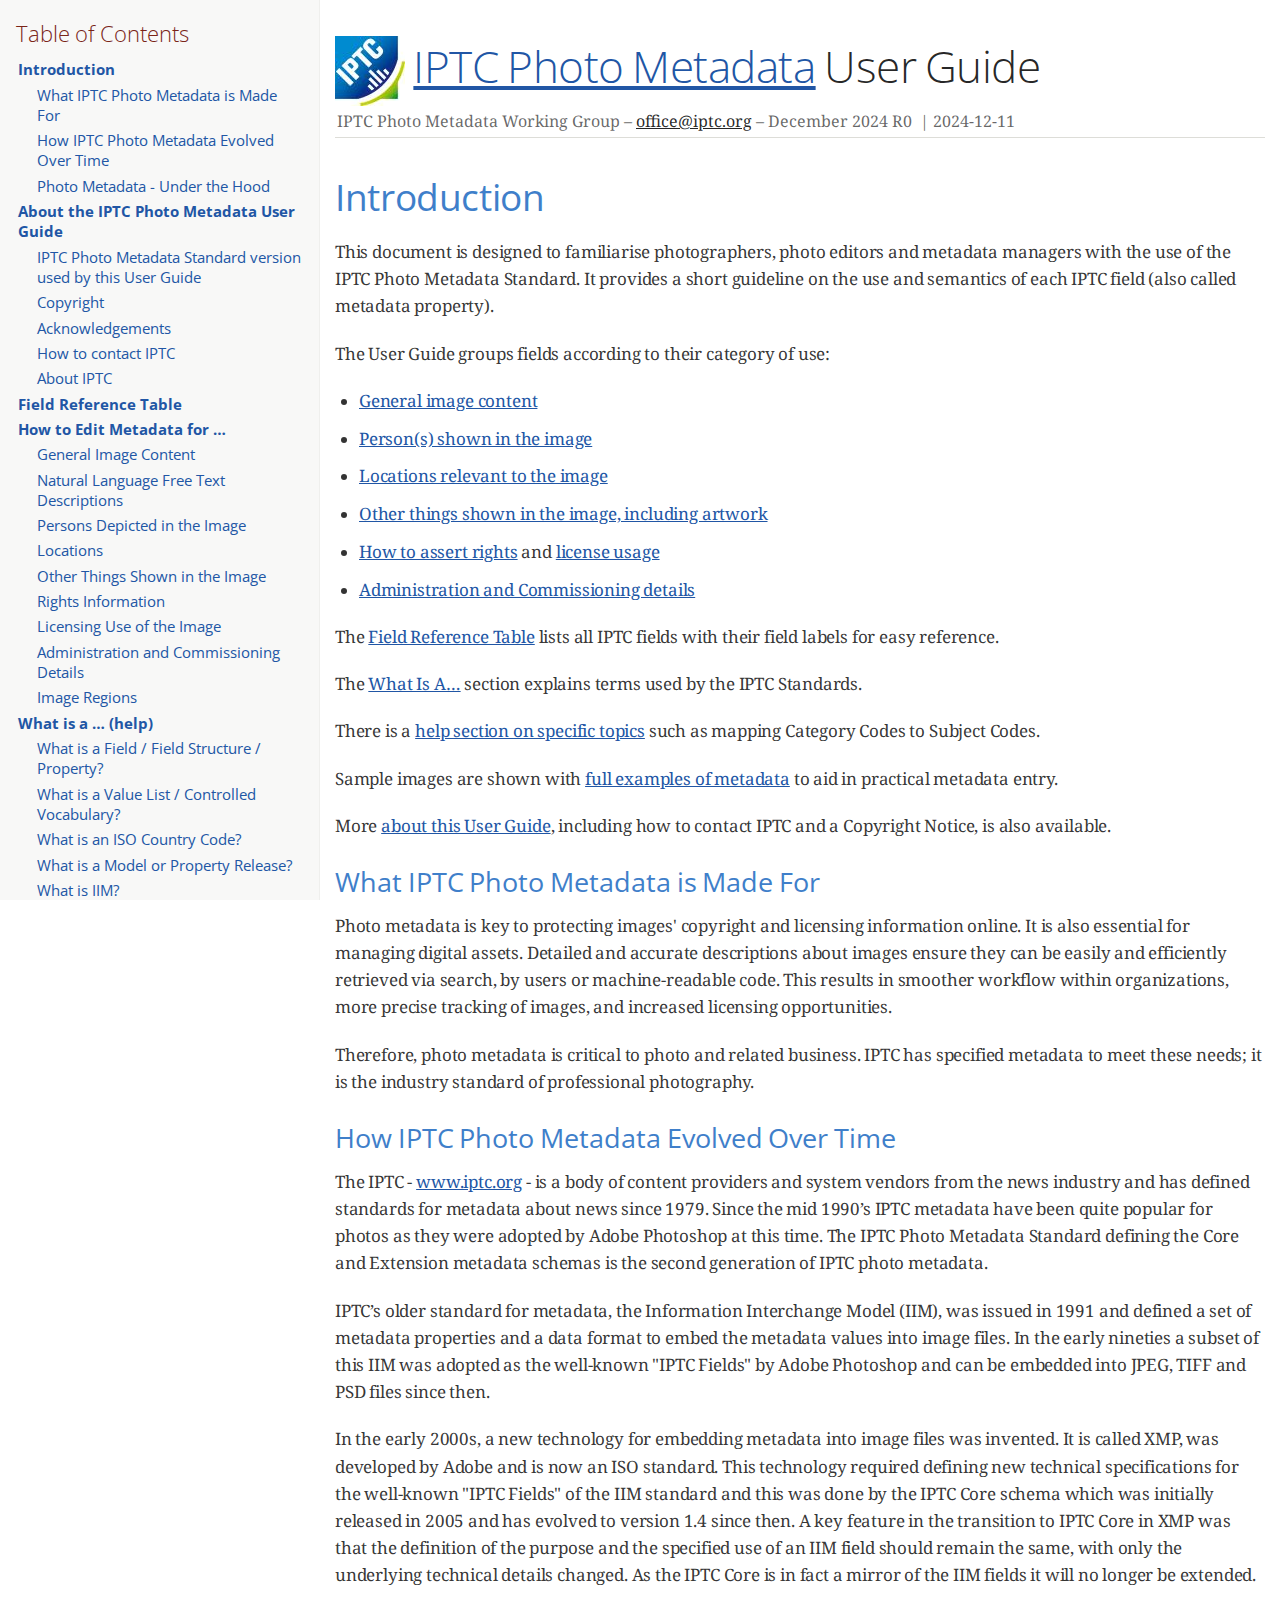
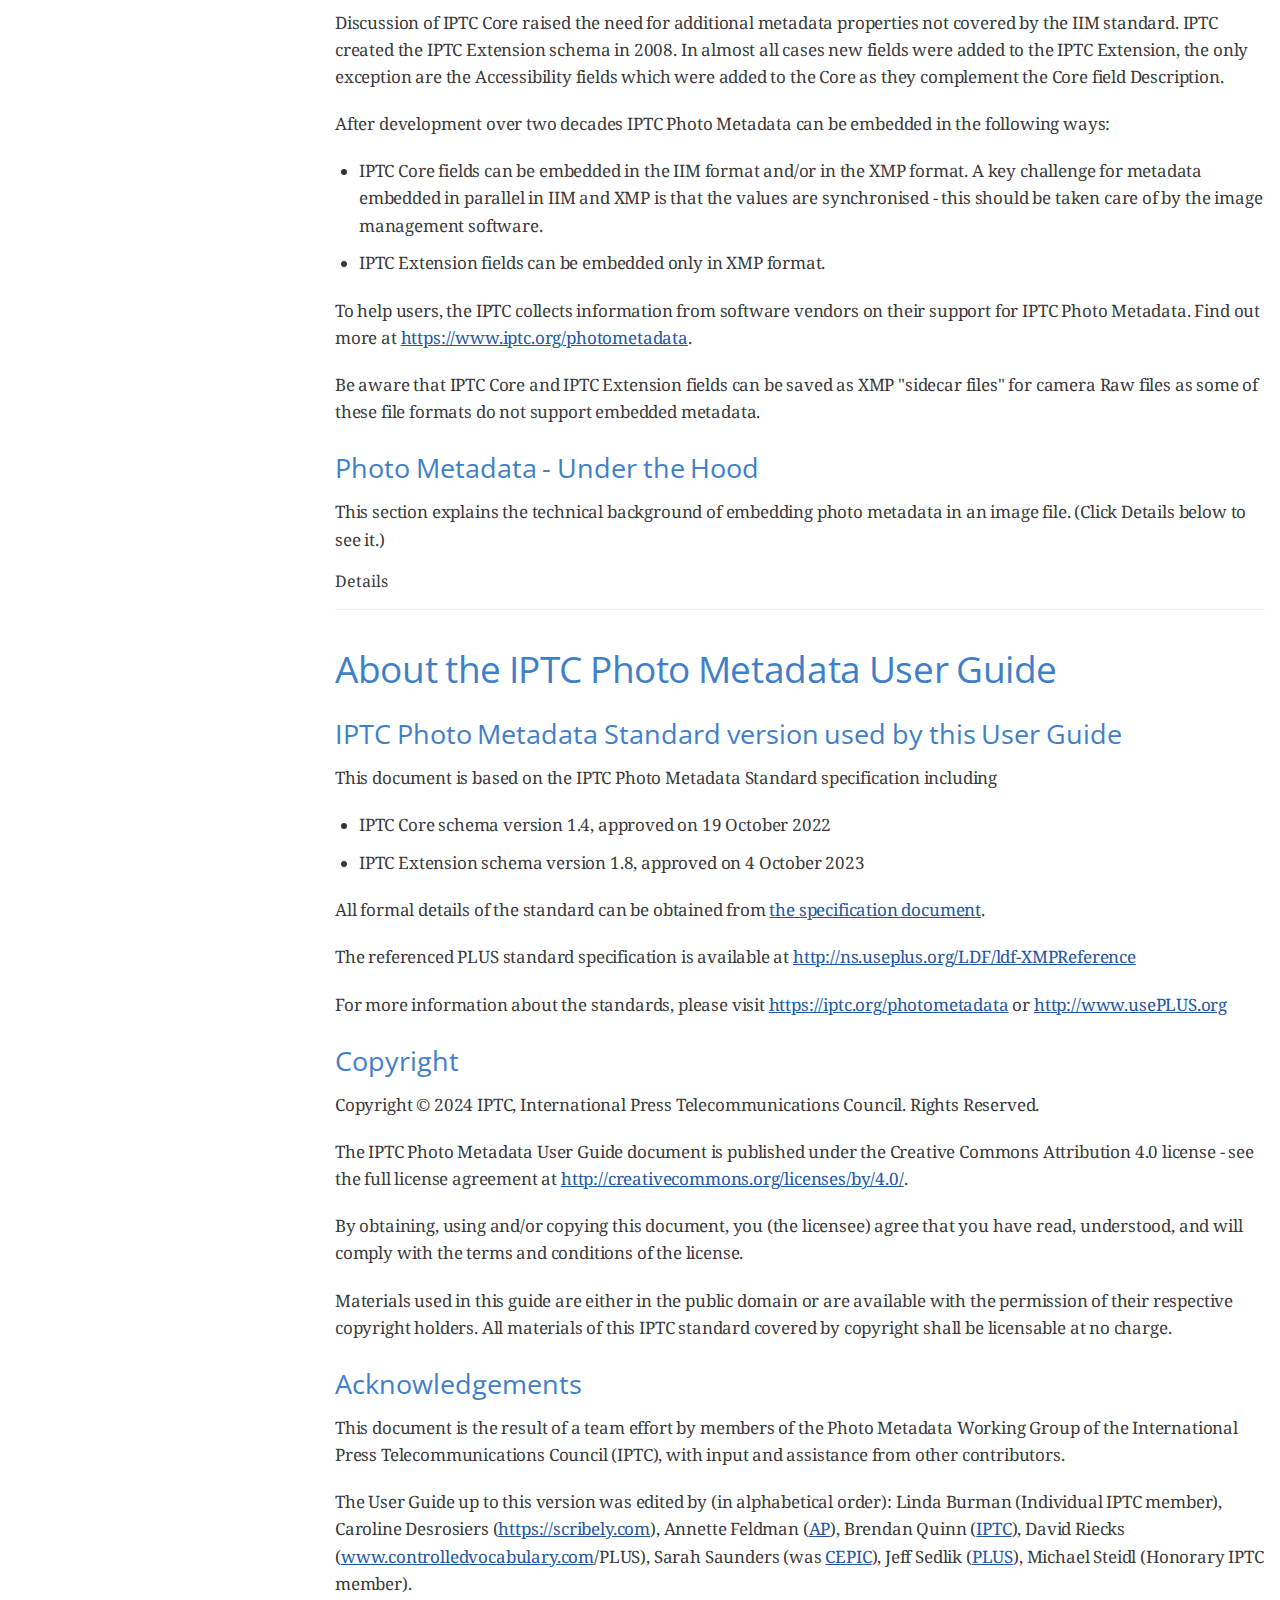
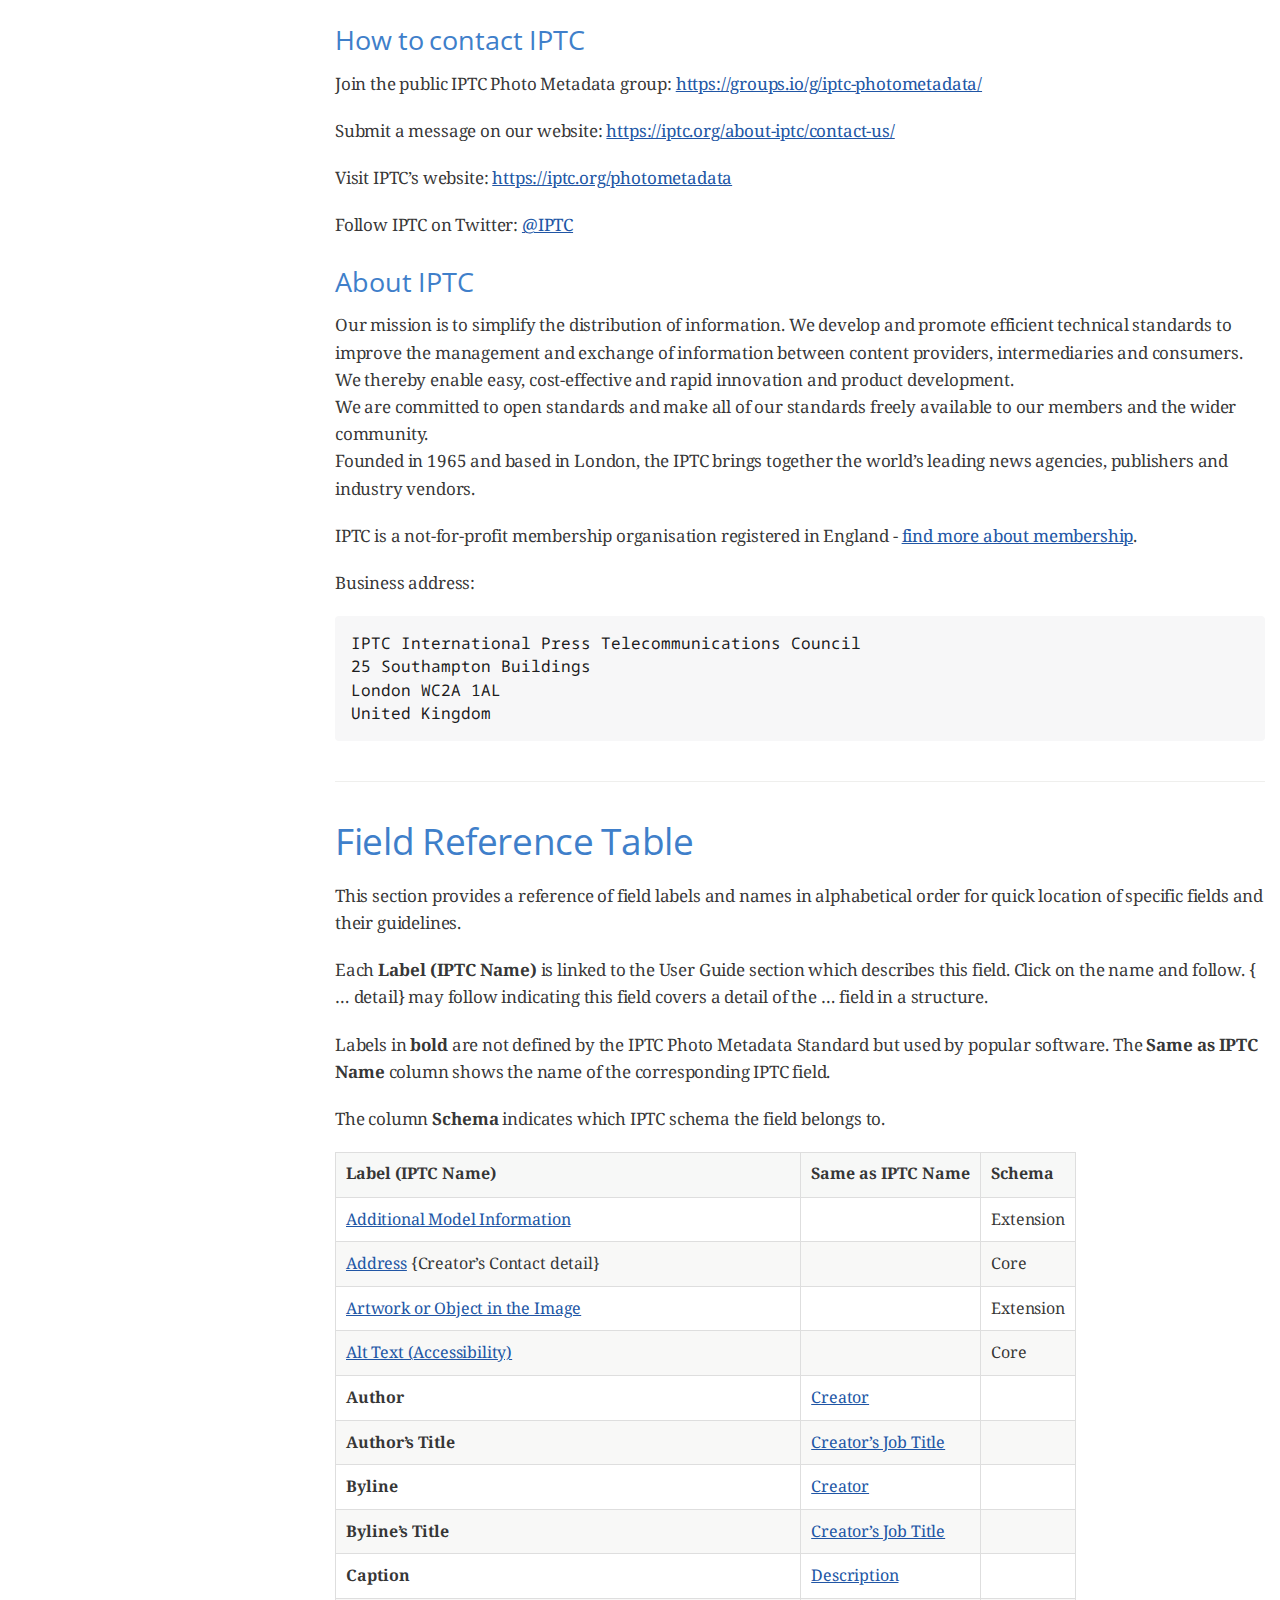
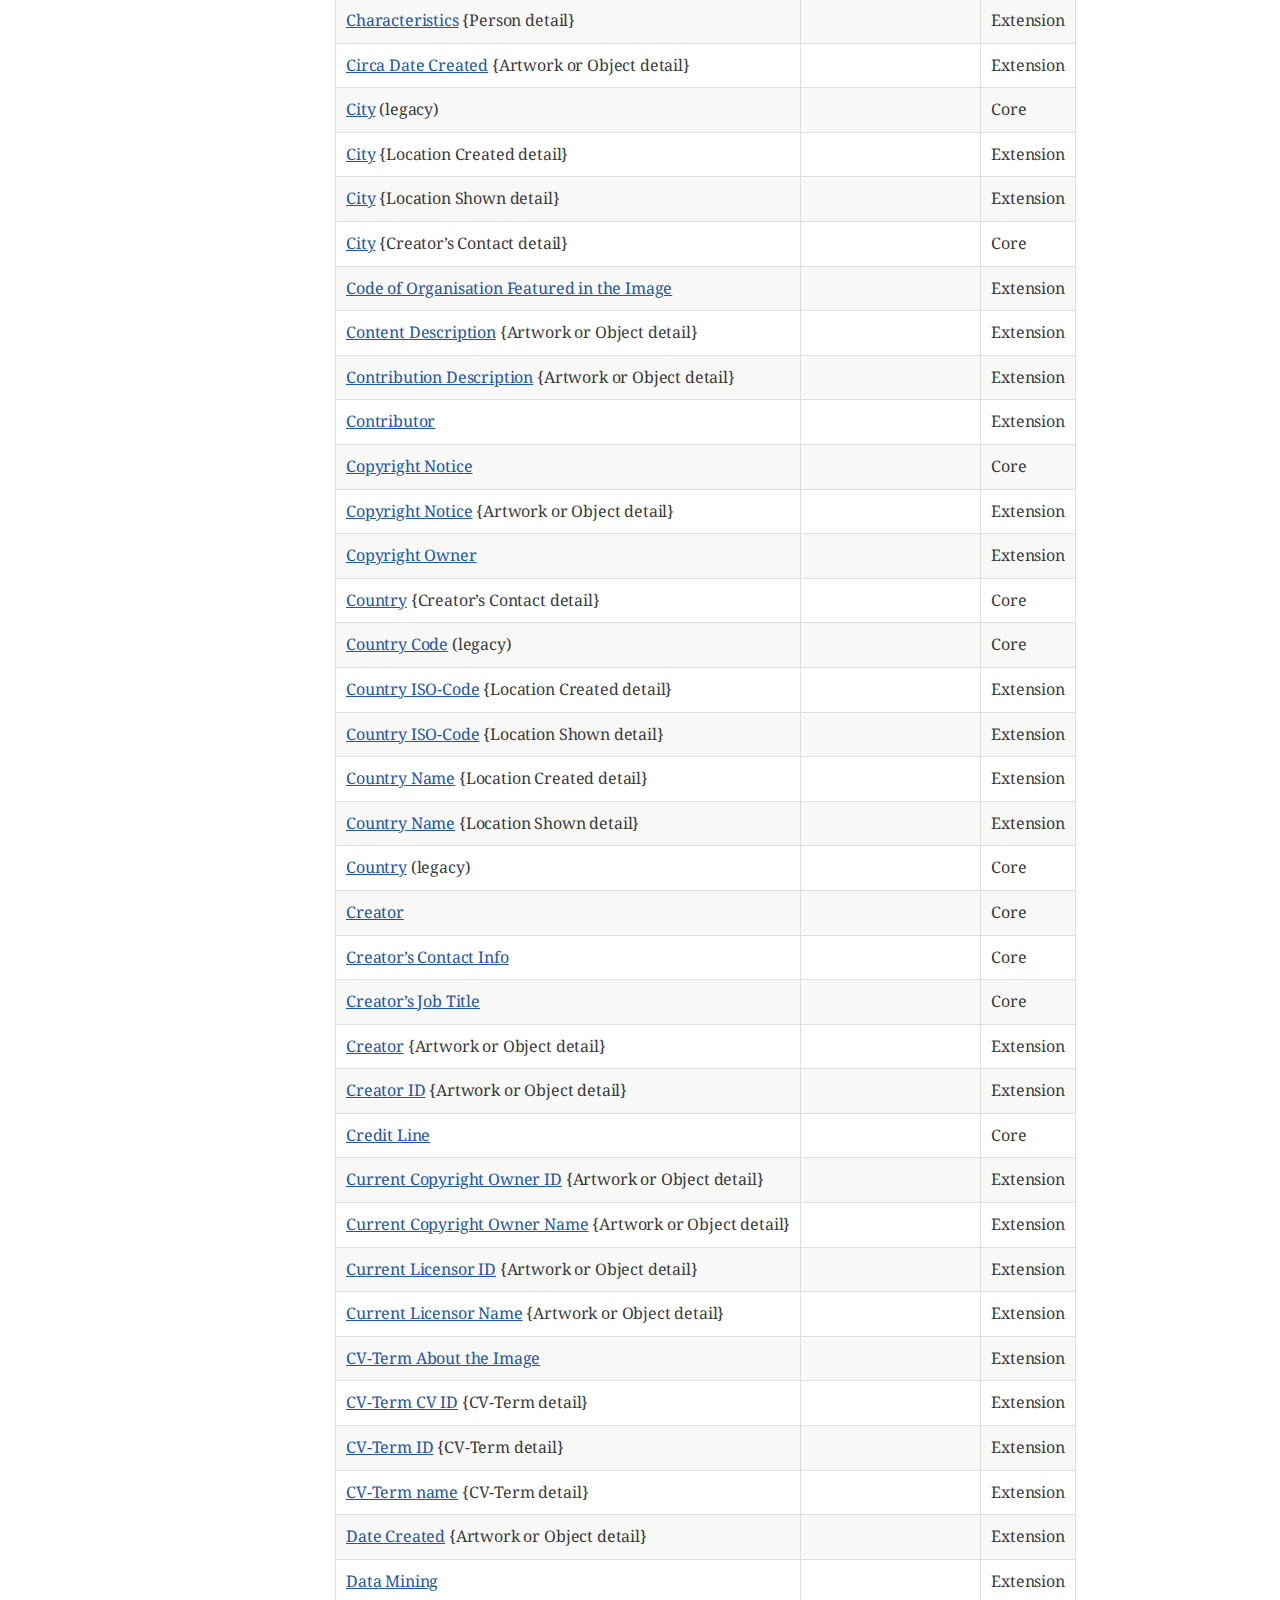
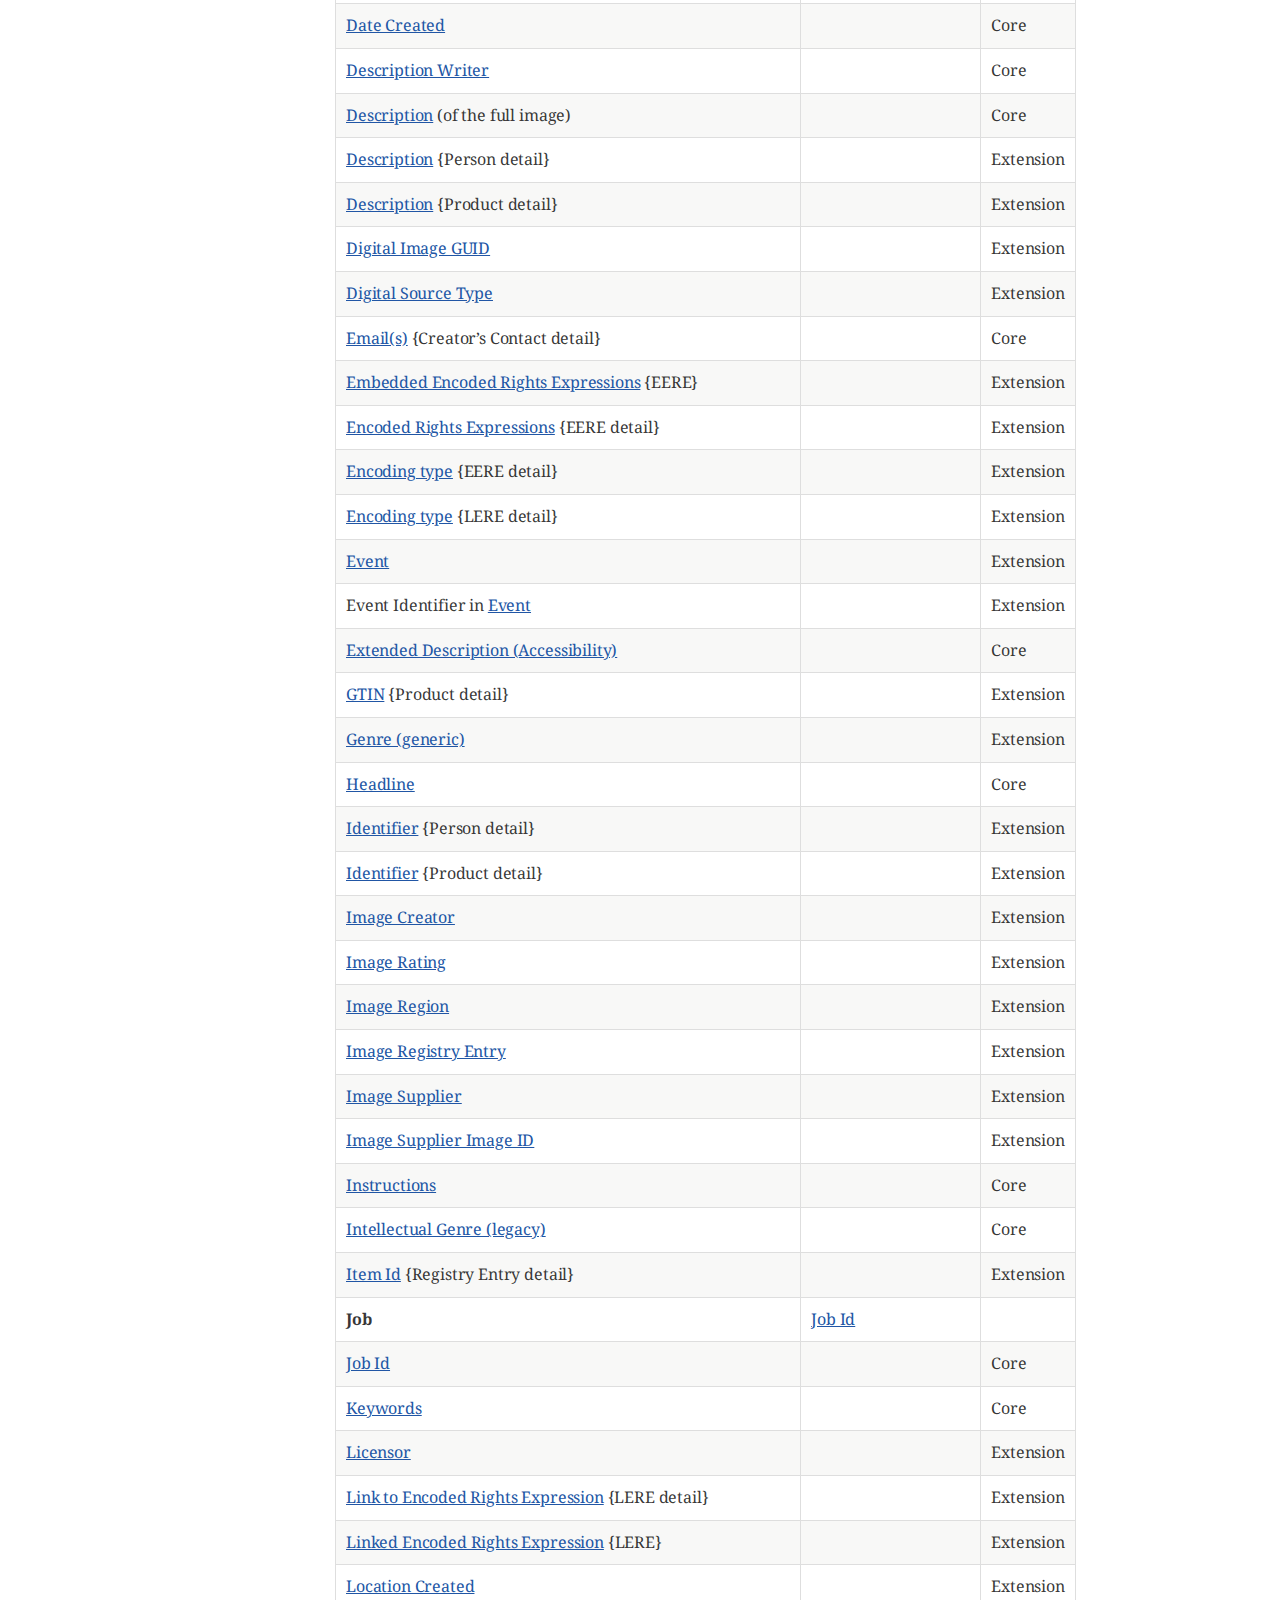
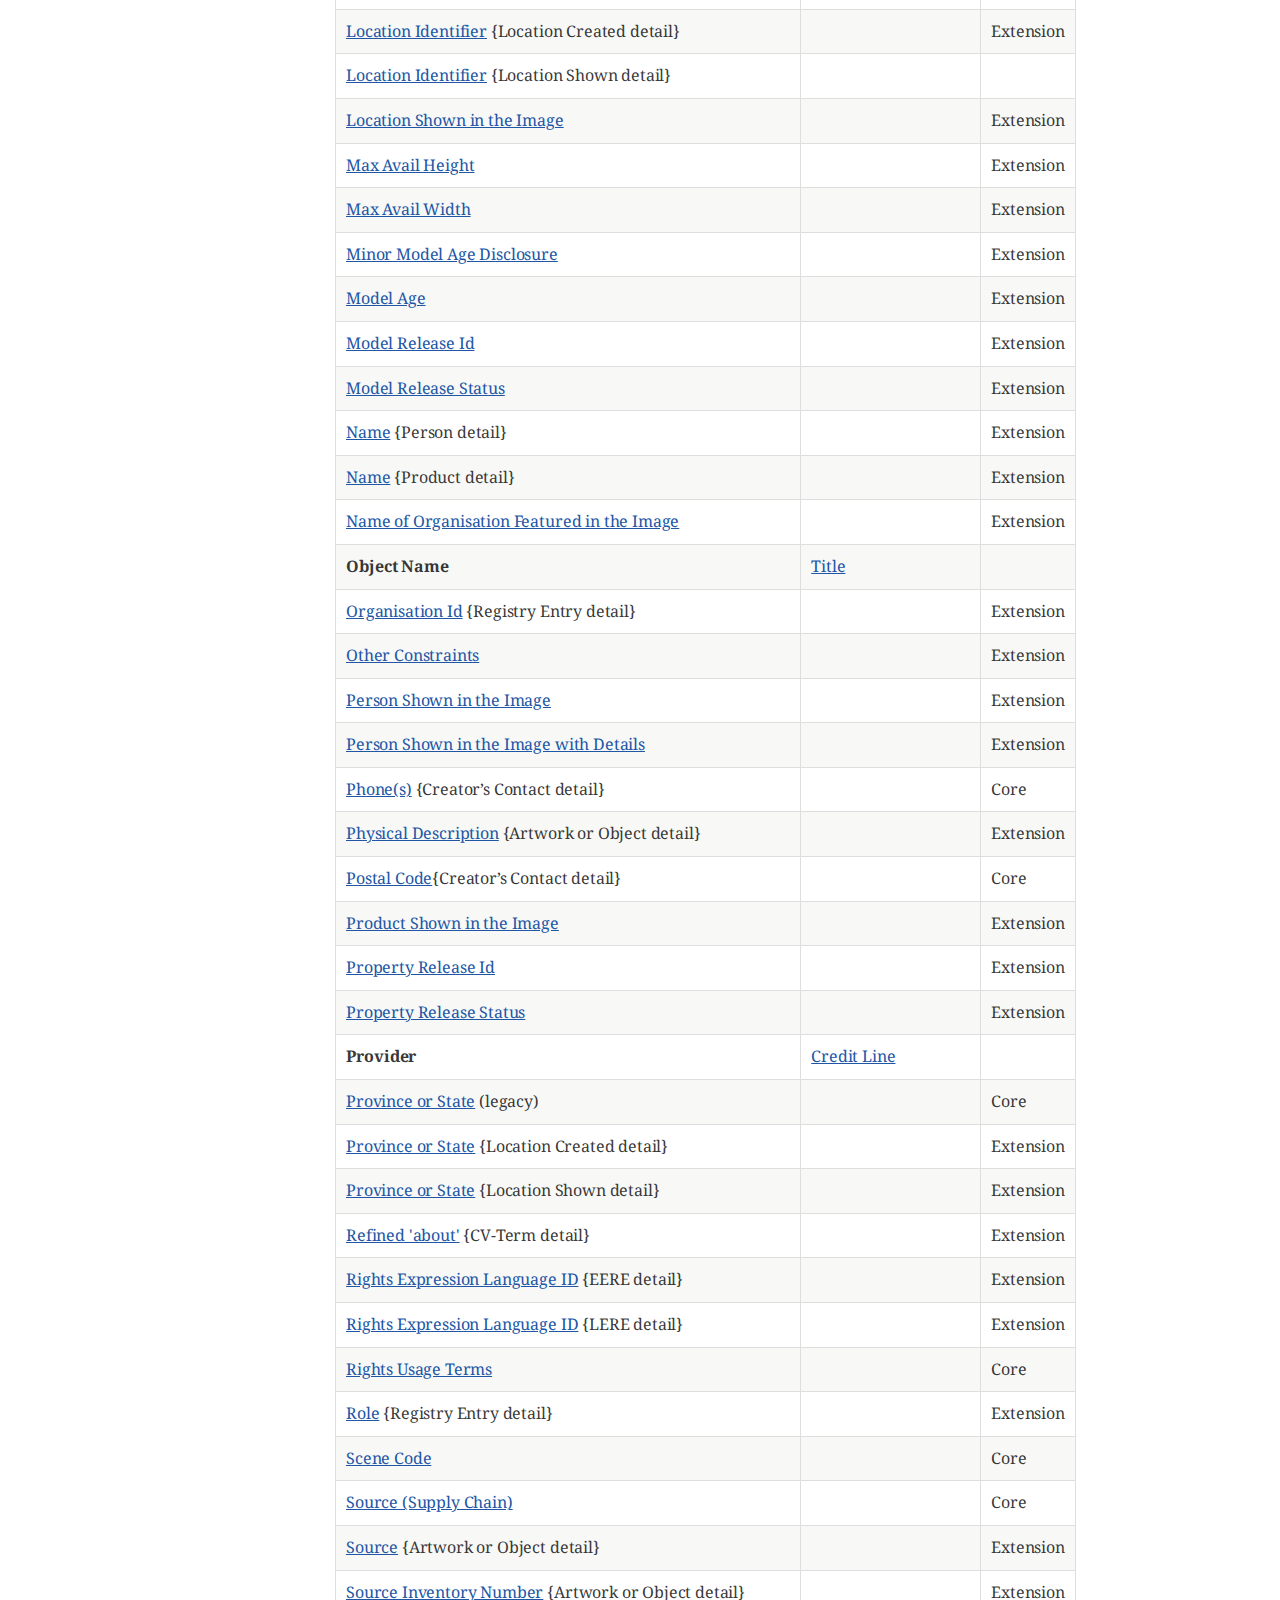
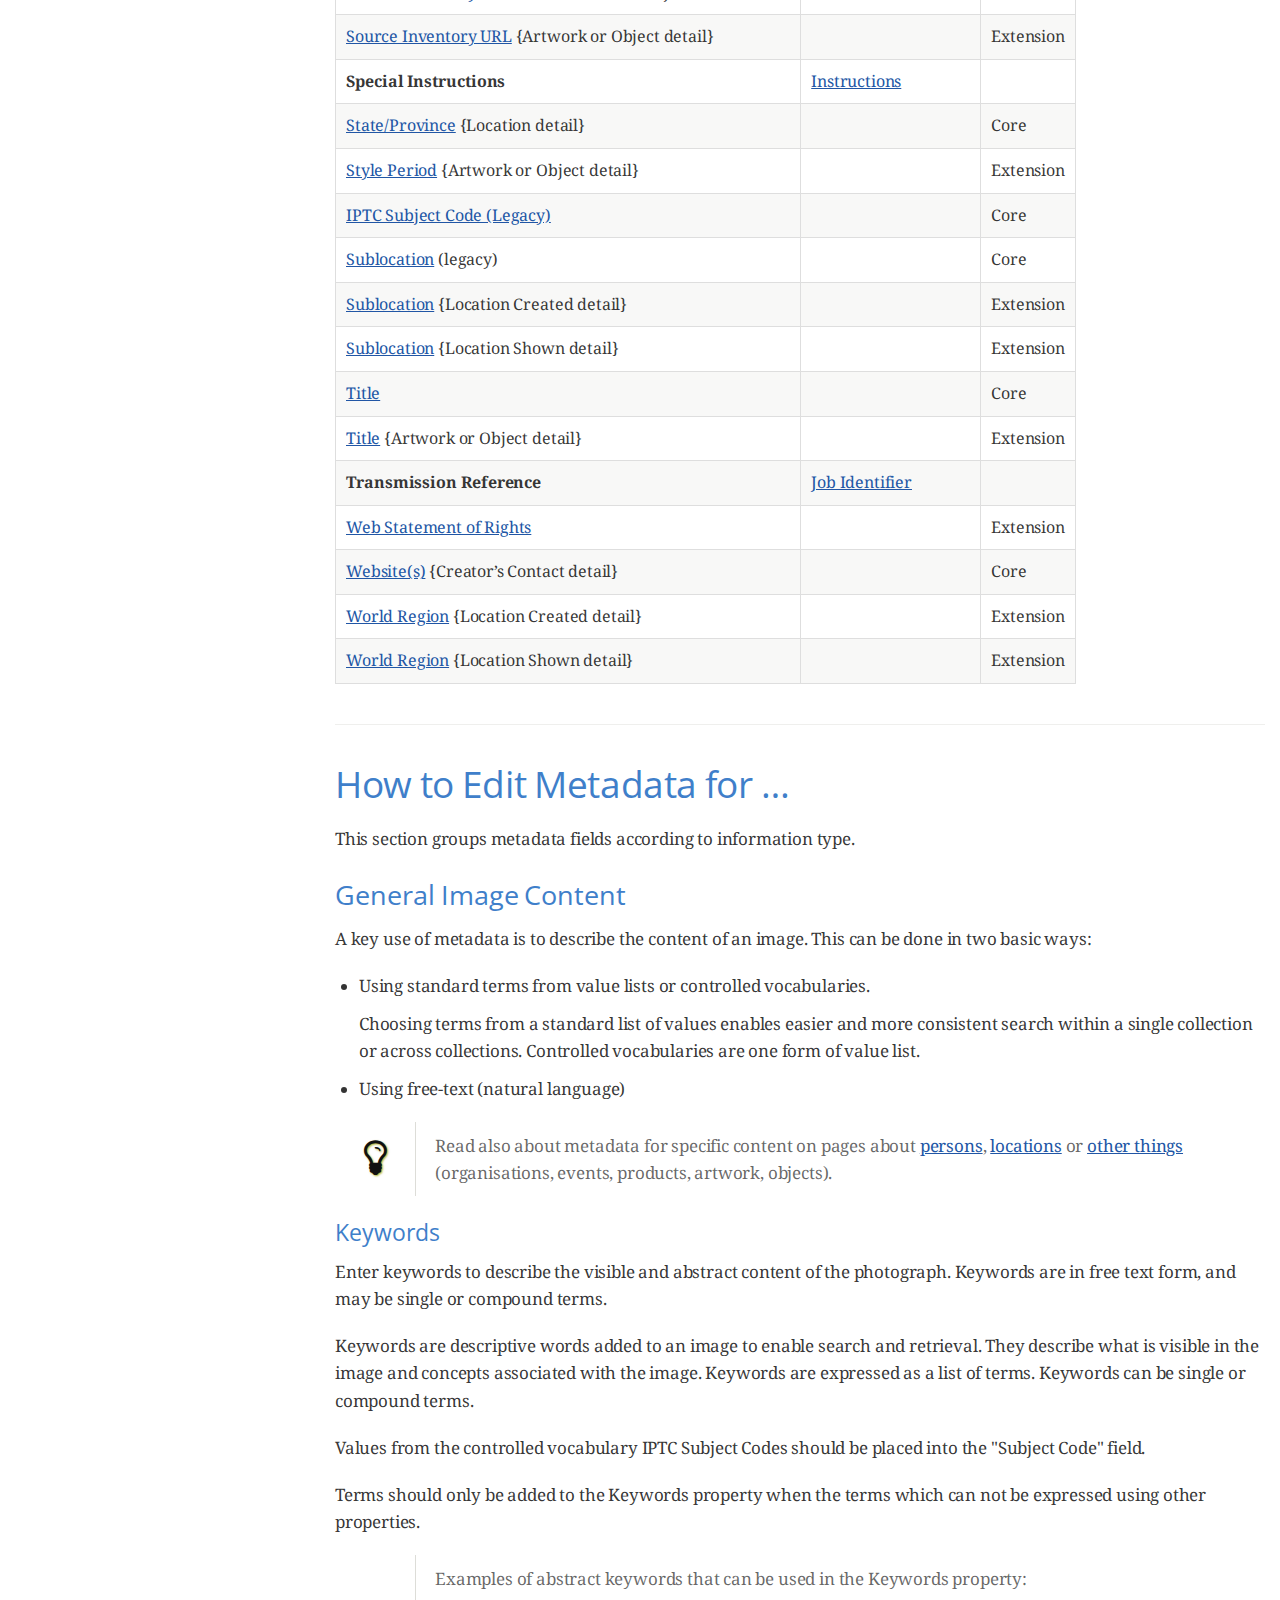
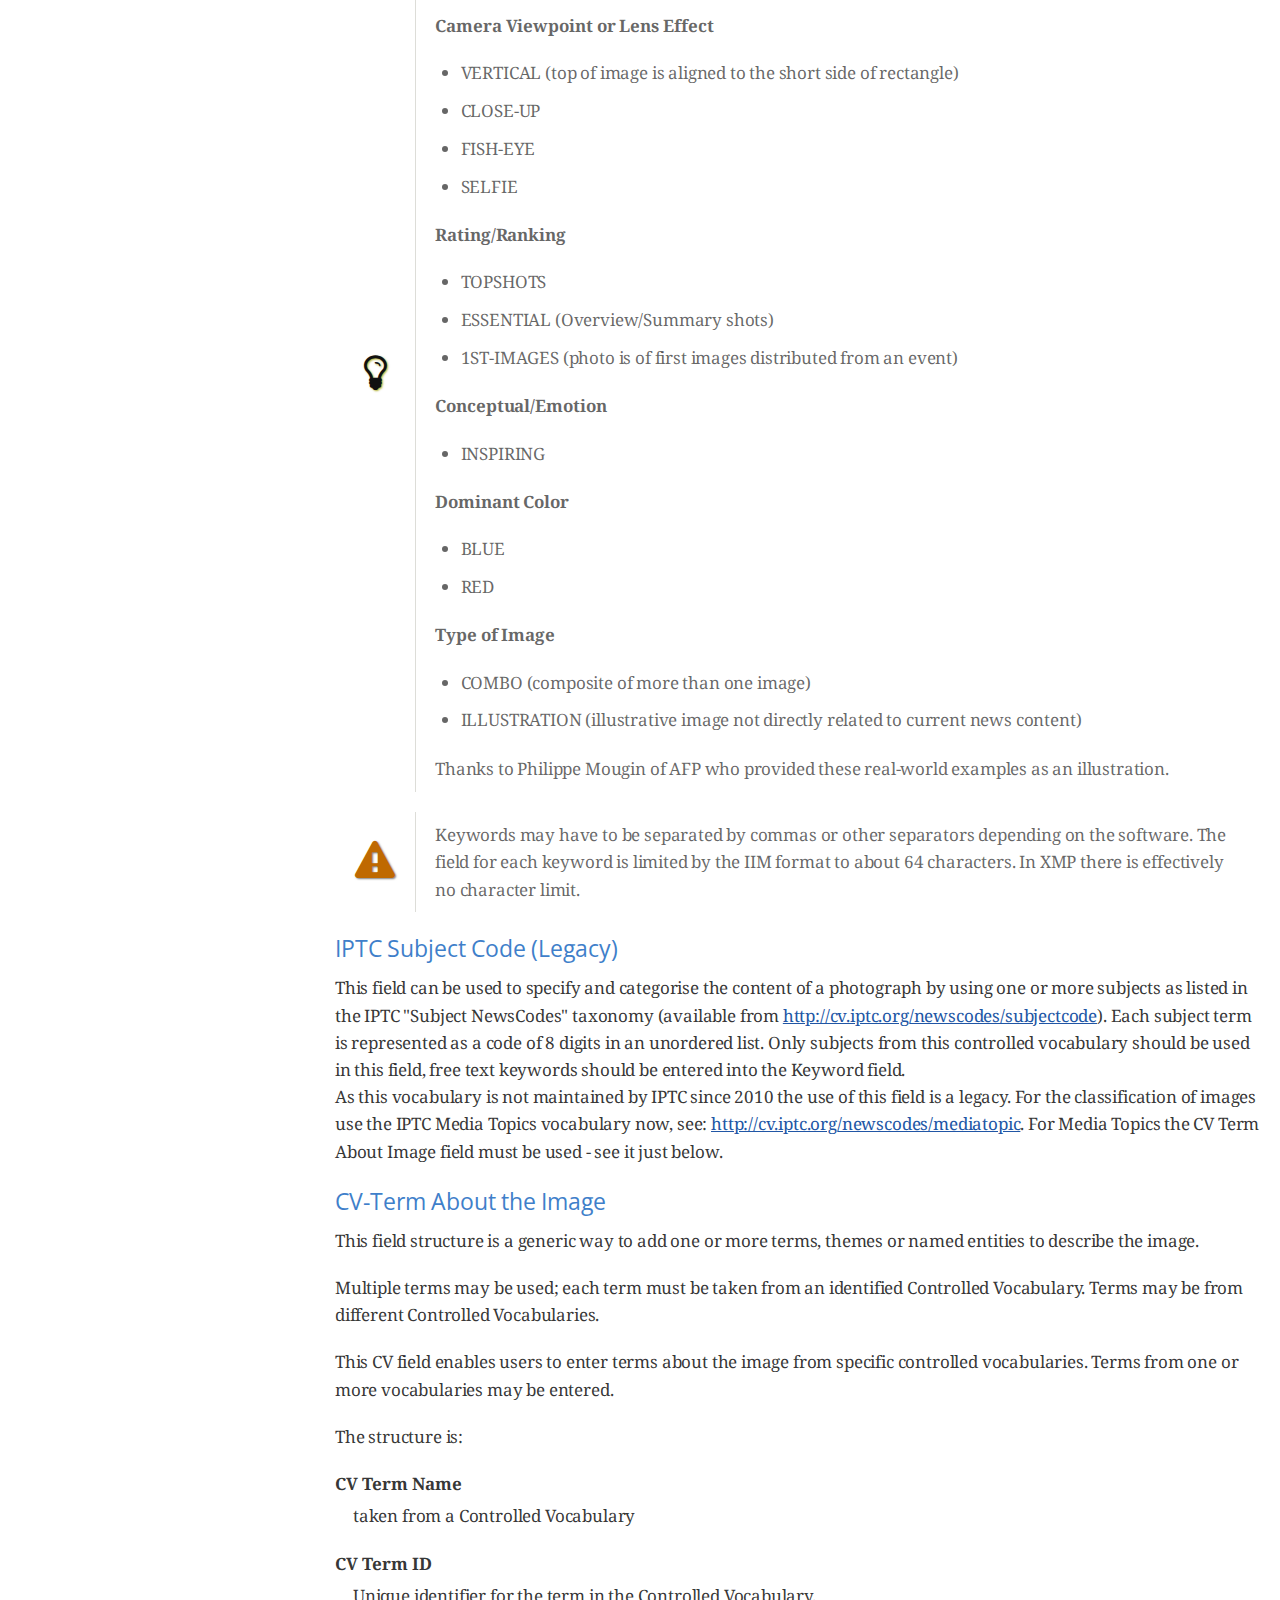
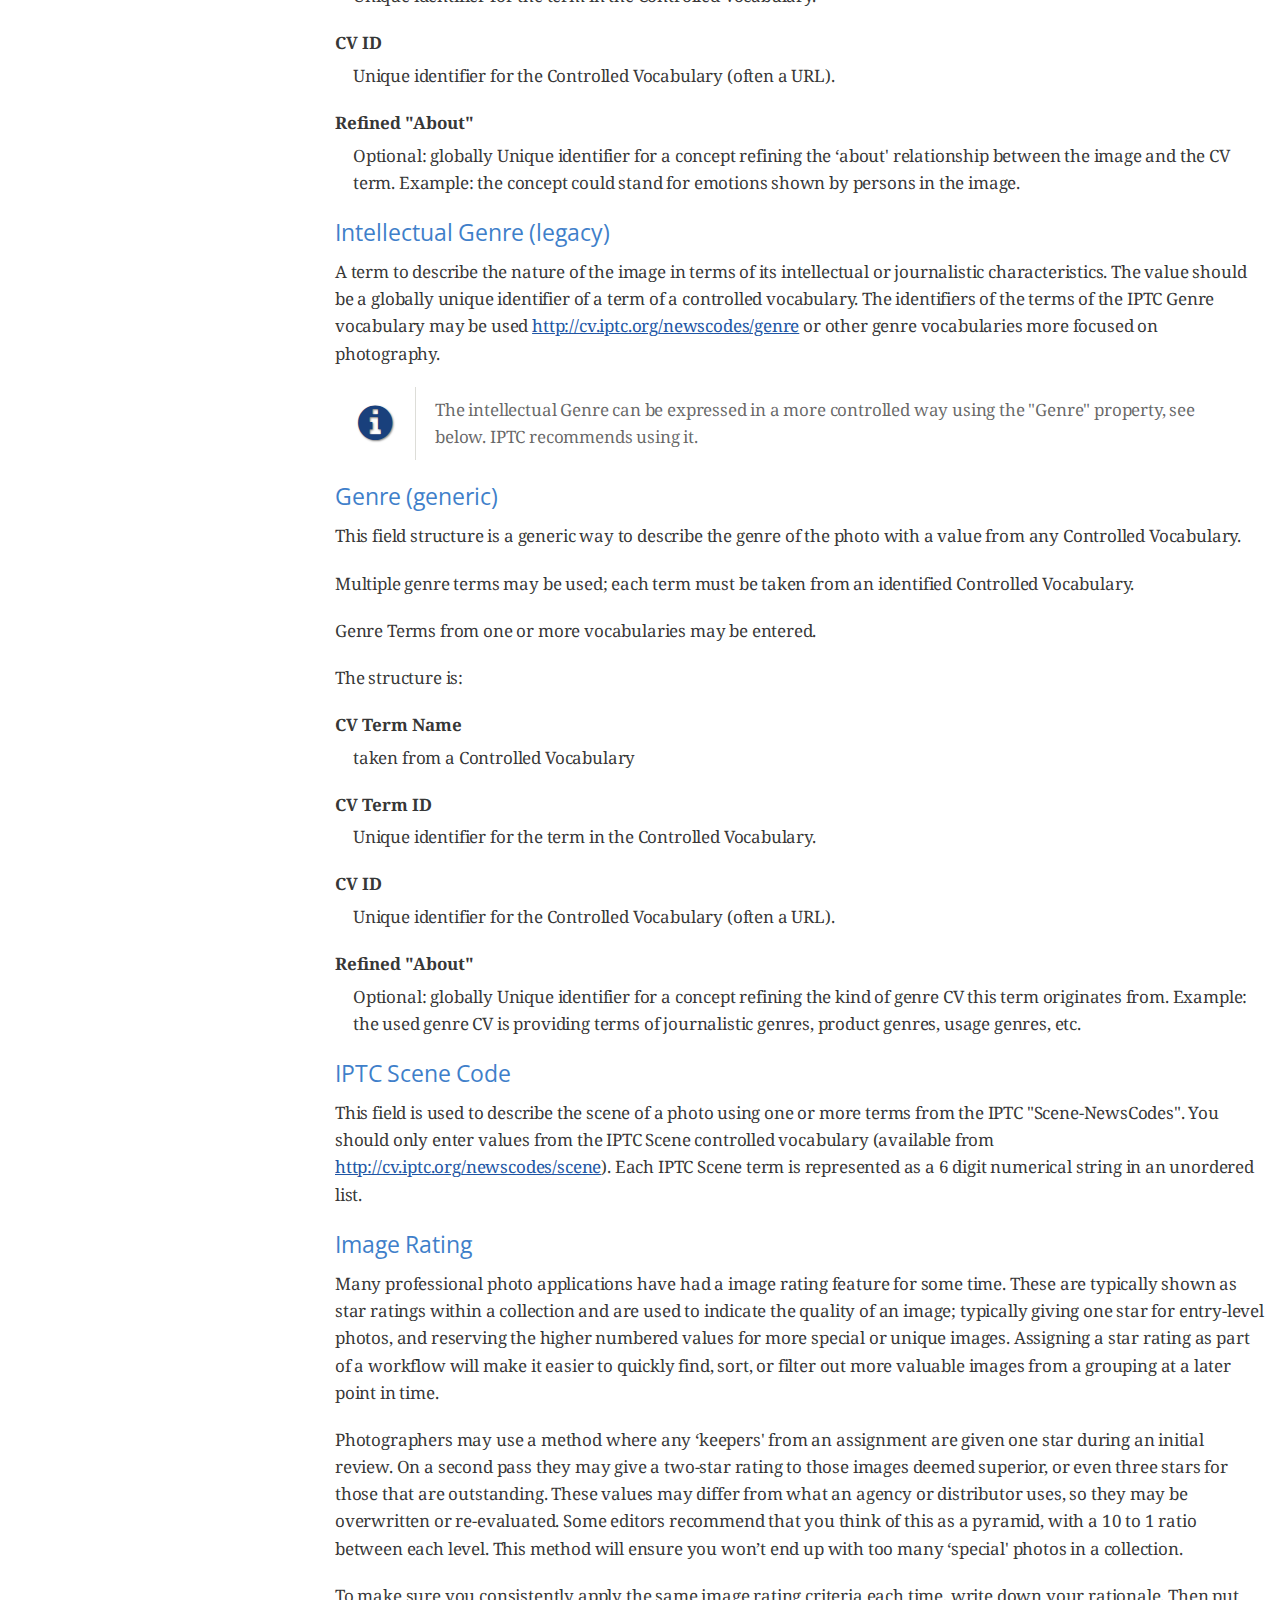
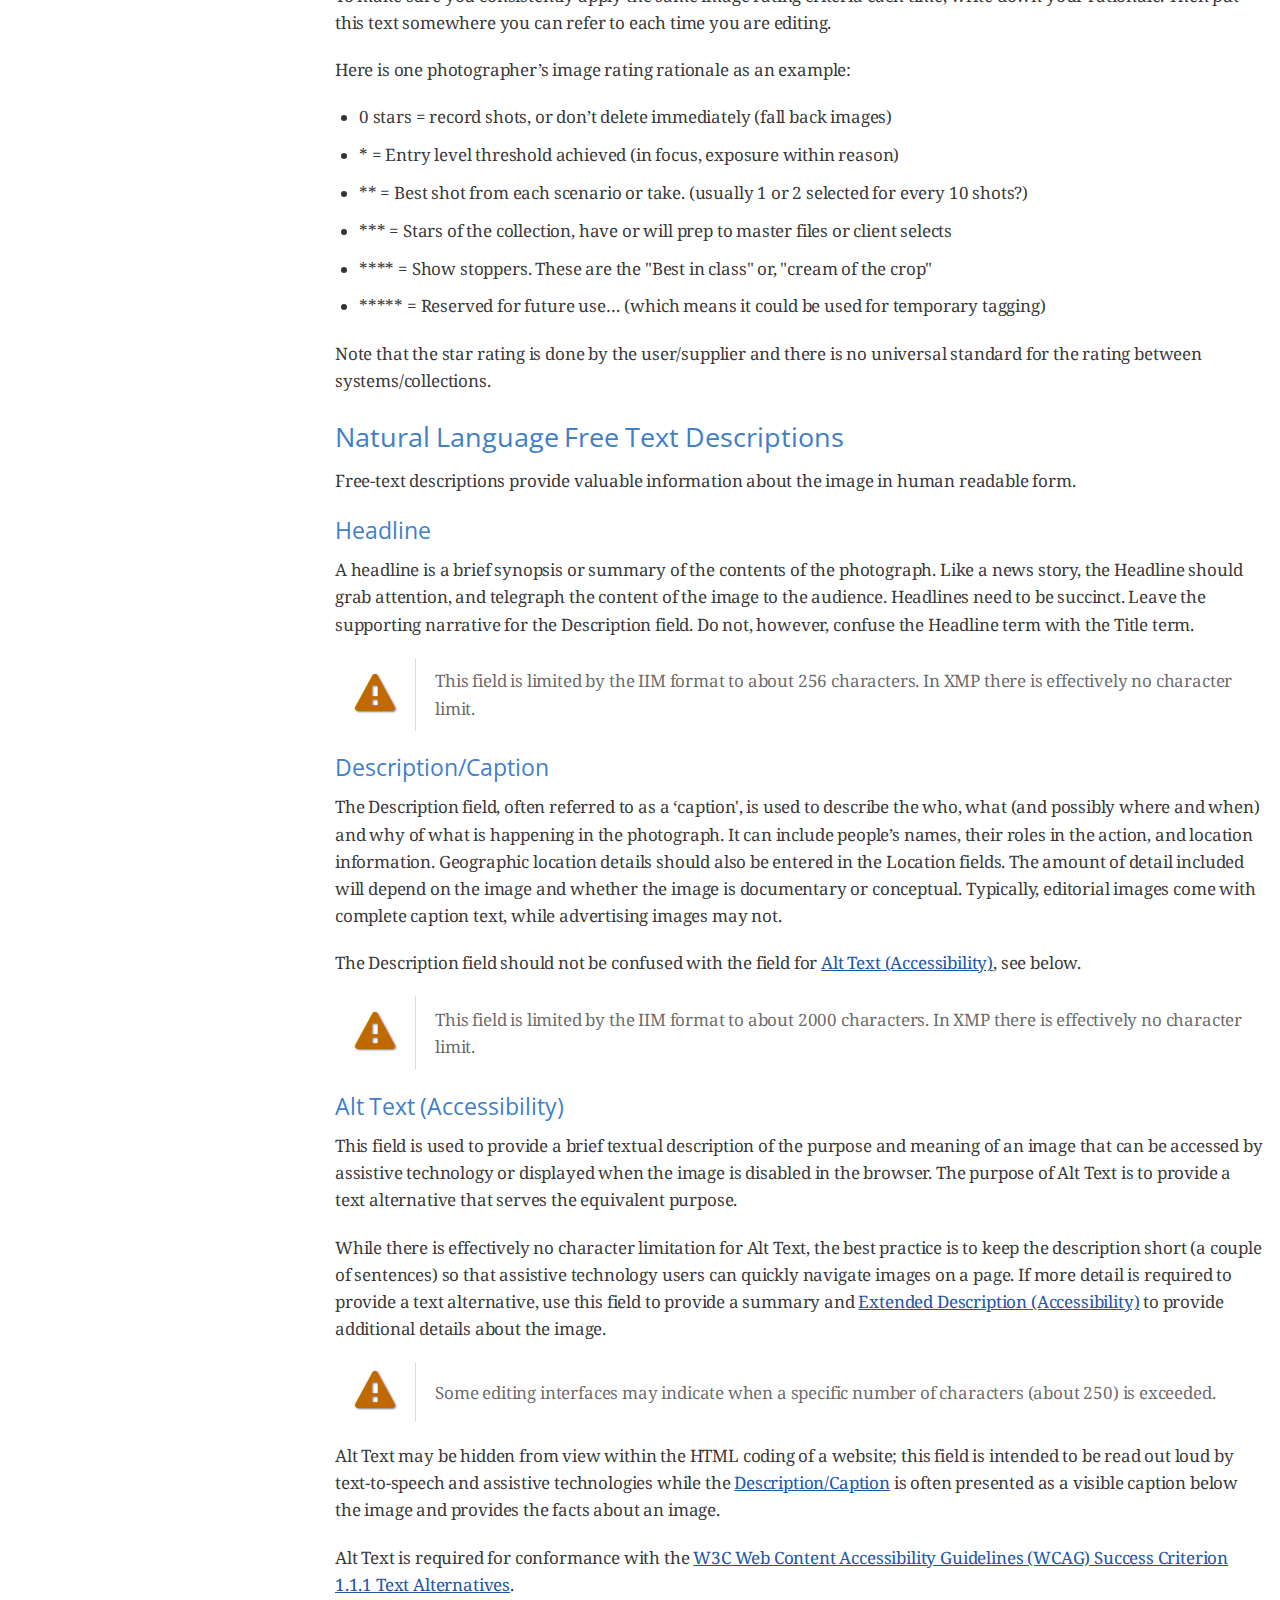
==== commit 25932ac9: "Tweak to text for "illustration" example under Keywords" ====
--- a/site/index.html
+++ b/site/index.html
@@ -435,8 +435,8 @@
 <div class="details">
 <span id="author" class="author">IPTC Photo Metadata Working Group</span><br>
 <span id="email" class="email"><a href="mailto:office@iptc.org">office@iptc.org</a></span><br>
-<span id="revnumber">november 2024 r0</span>
-<br><span id="revremark">2024-11-27</span>
+<span id="revnumber">december 2024 r0</span>
+<br><span id="revremark">2024-12-11</span>
 </div>
 <div id="toc" class="toc2">
 <div id="toctitle">Table of Contents</div>
@@ -1588,7 +1588,7 @@
 <p>COMBO (composite of more than one image)</p>
 </li>
 <li>
-<p>ILLUSTRATION (for example, a drawing, rather than a photograph)</p>
+<p>ILLUSTRATION (illustrative image not directly related to current news content)</p>
 </li>
 </ul>
 </div>
@@ -3444,7 +3444,10 @@
 <p>Creator/Image Creator*</p>
 </li>
 <li>
-<p>Copyright Owner* + Copyright Notice</p>
+<p>Copyright Owner*</p>
+</li>
+<li>
+<p>Copyright Notice</p>
 </li>
 <li>
 <p>Credit line</p>
